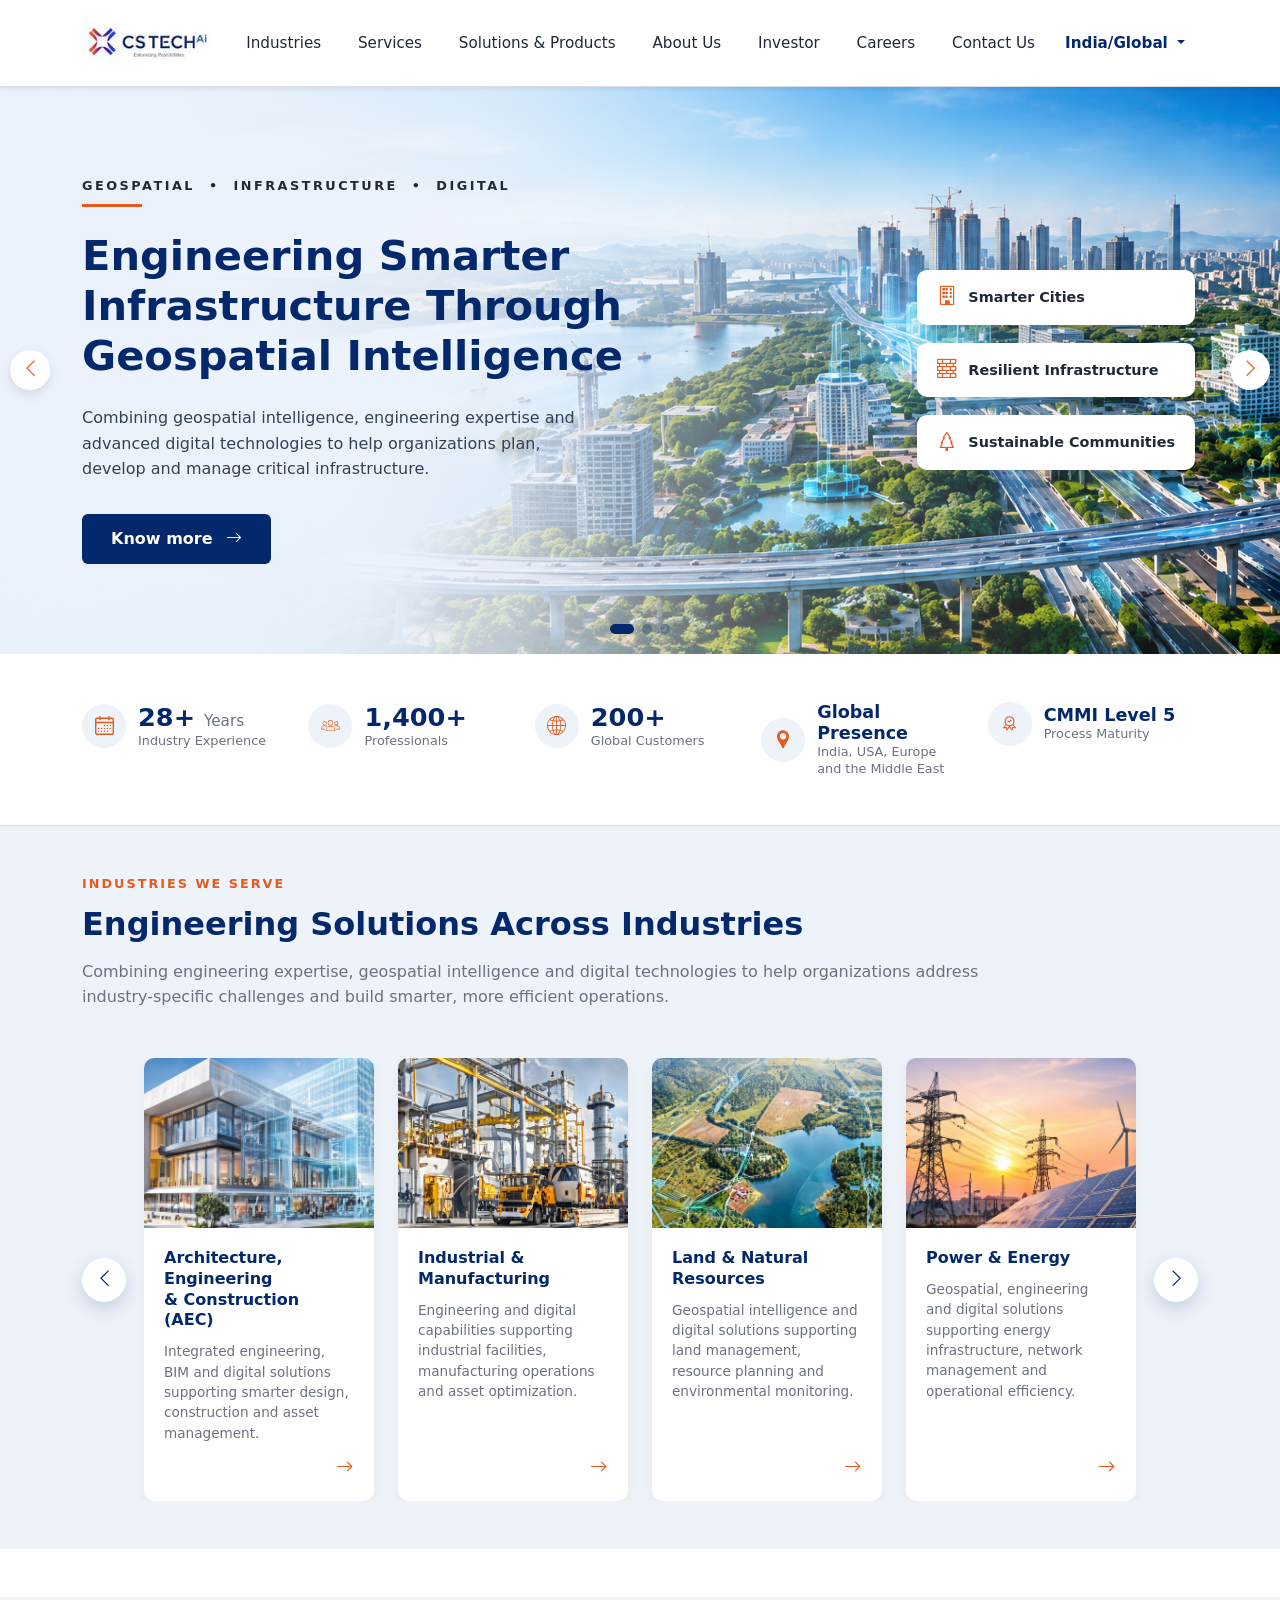
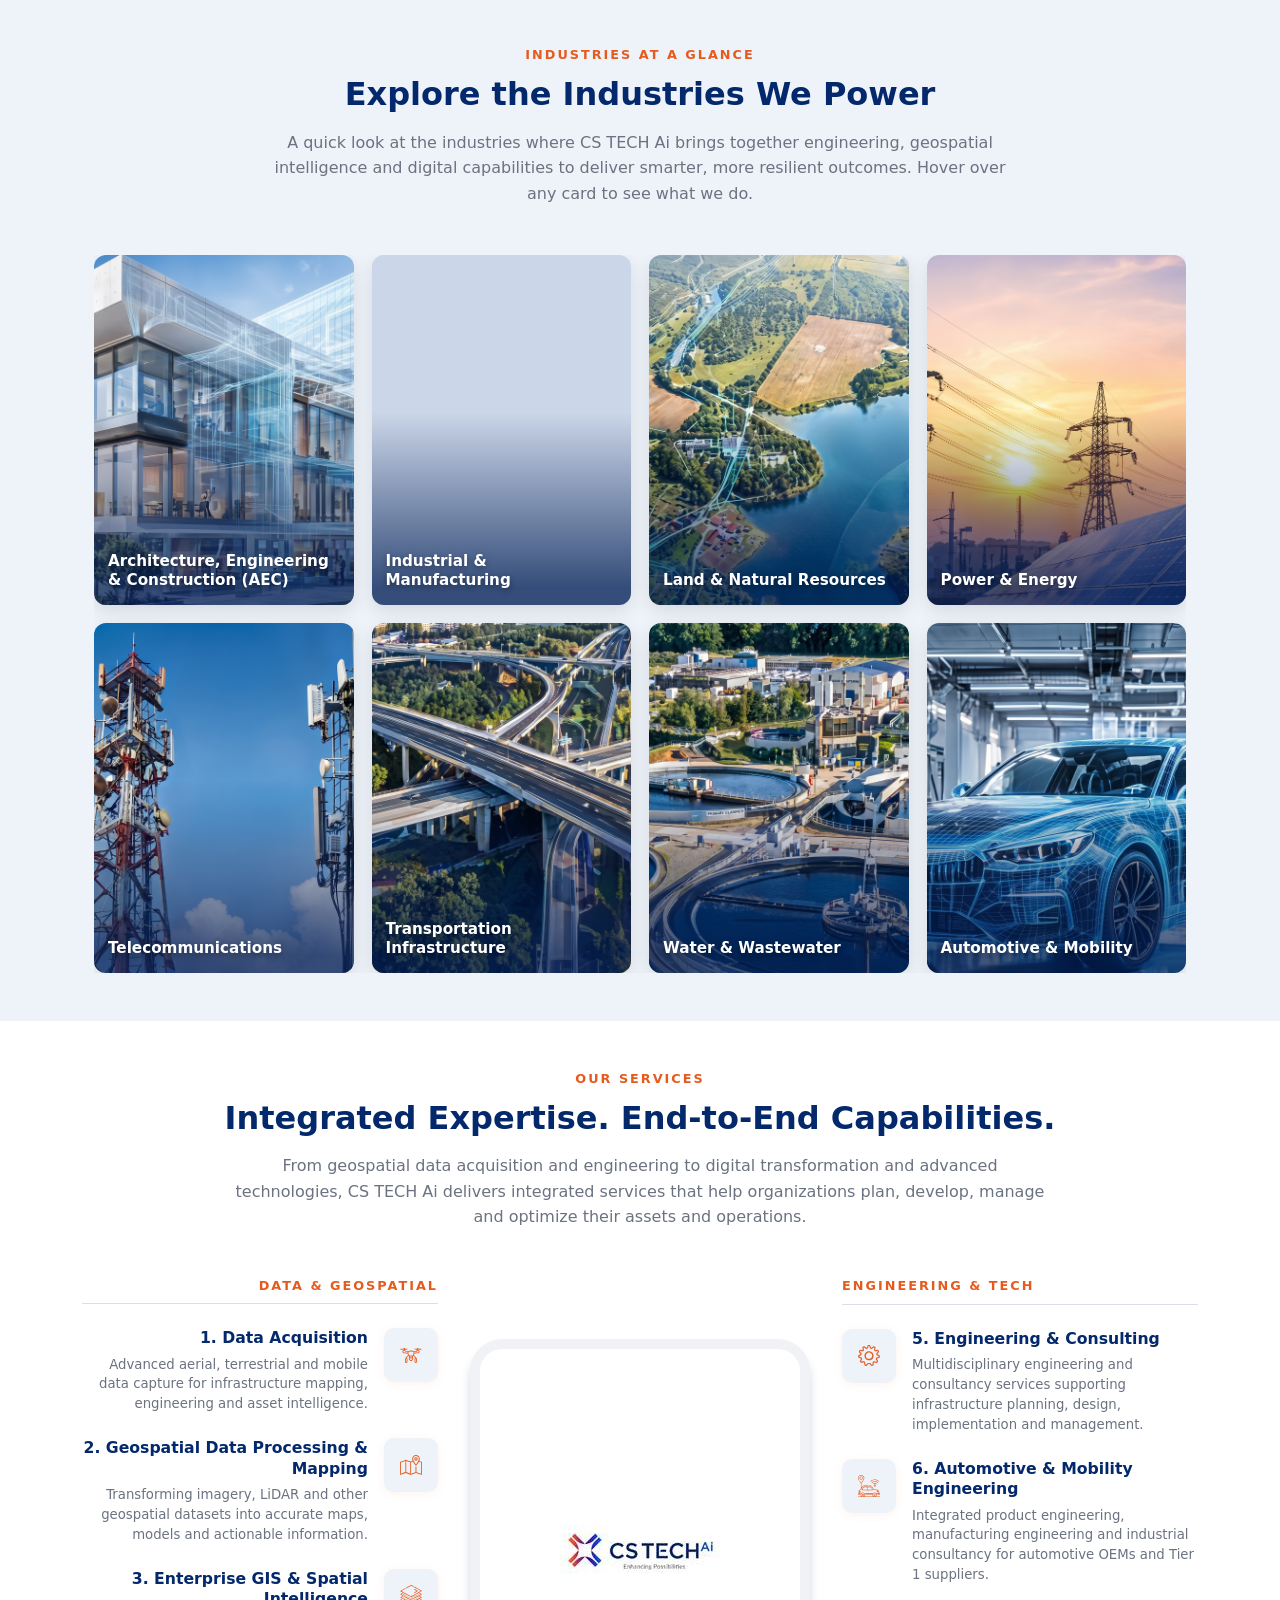
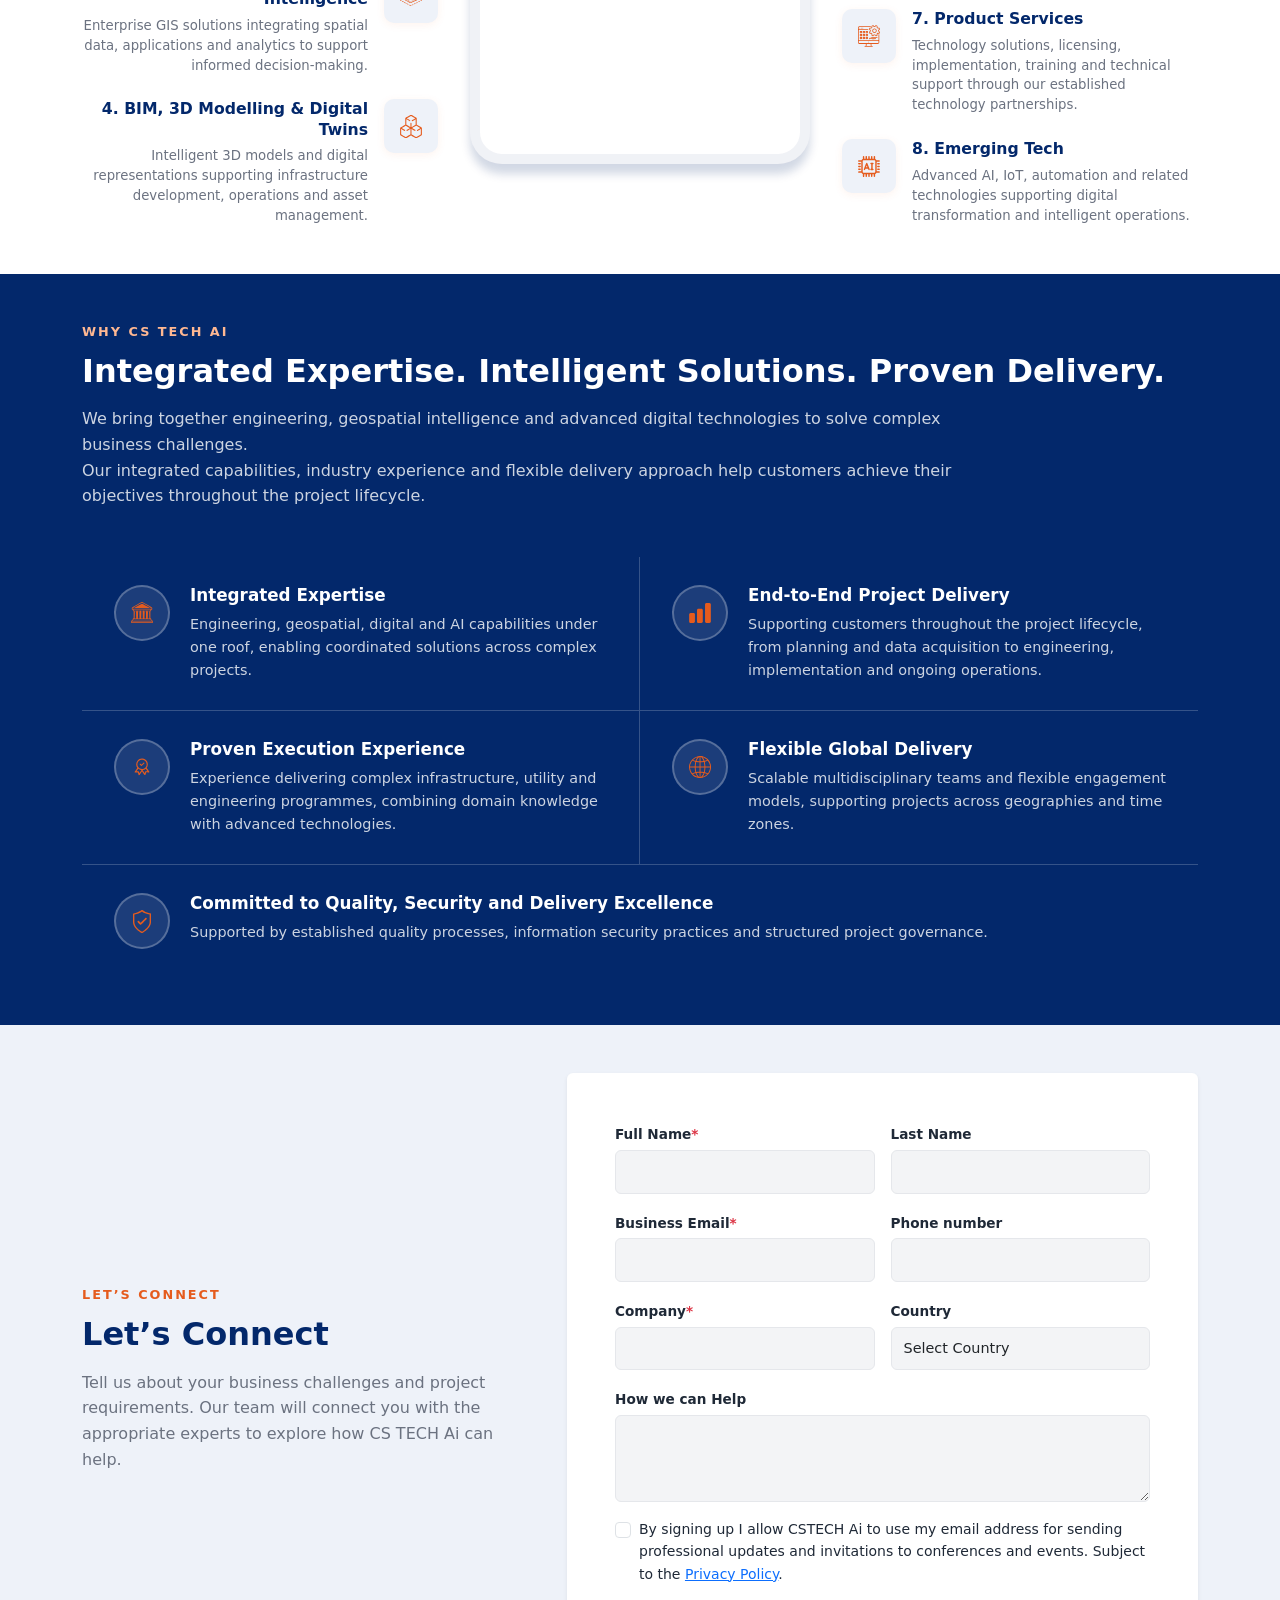
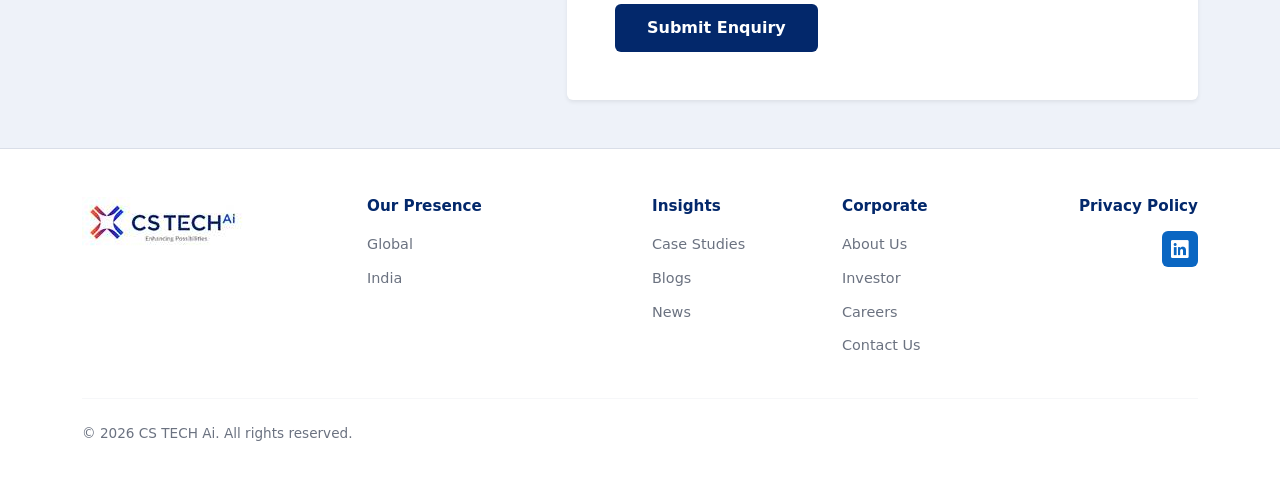
==== index.html @ 3af03e3e "home page and industries page update" ====
<!DOCTYPE html>
<html lang="en">

<head>
    <meta charset="UTF-8">
    <meta name="viewport" content="width=device-width, initial-scale=1.0">
    <title>CS TECH Ai - Engineering Smarter Infrastructure</title>
    <link href="https://cdn.jsdelivr.net/npm/bootstrap@5.3.8/dist/css/bootstrap.min.css" rel="stylesheet"
        integrity="sha384-sRIl4kxILFvY47J16cr9ZwB07vP4J8+LH7qKQnuqkuIAvNWLzeN8tE5YBujZqJLB" crossorigin="anonymous">
    <link href="https://cdn.jsdelivr.net/npm/bootstrap-icons@1.11.3/font/bootstrap-icons.css" rel="stylesheet">
    <link rel="stylesheet" href="css/style.css">
    <link rel="stylesheet" href="css/icons.css">
</head>

<body>

    <!-- ===================== NAVBAR ===================== -->
    <nav class="navbar navbar-expand-lg bg-white shadow-sm fixed-top py-3">
        <div class="container">
            <a class="navbar-brand d-flex align-items-center" href="#">
                <!-- Logo placeholder -->
                <img src="img/main-logo.jpg" alt="CS TECH Ai" class="site-logo" onerror="this.style.display='none'">
                <!-- <span class="logo-text ms-2">
                    <span class="logo-main">CS TECH</span><sup class="logo-sup">Ai</sup>
                    <small class="d-block logo-tag">Enhancing Possibilities</small>
                </span> -->
            </a>
            <button class="navbar-toggler" type="button" data-bs-toggle="collapse" data-bs-target="#mainNav">
                <span class="navbar-toggler-icon"></span>
            </button>
            <div class="collapse navbar-collapse" id="mainNav">
                <ul class="navbar-nav mx-auto align-items-lg-center gap-lg-2">
                    <li class="nav-item"><a class="nav-link" href="industries.html">Industries</a></li>
                    <li class="nav-item"><a class="nav-link" href="#services">Services</a></li>
                    <li class="nav-item"><a class="nav-link" href="#">Solutions &amp; Products</a></li>
                    <li class="nav-item"><a class="nav-link" href="#">About Us</a></li>
                    <li class="nav-item"><a class="nav-link" href="#">Investor</a></li>
                    <li class="nav-item"><a class="nav-link" href="#">Careers</a></li>
                    <li class="nav-item"><a class="nav-link" href="#contact">Contact Us</a></li>
                </ul>
                <div class="dropdown">
                    <button class="btn btn-link region-btn dropdown-toggle" data-bs-toggle="dropdown">
                        India/Global
                    </button>
                    <ul class="dropdown-menu dropdown-menu-end">
                        <li><a class="dropdown-item" href="#">India</a></li>
                        <li><a class="dropdown-item" href="#">Global</a></li>
                    </ul>
                </div>
            </div>
        </div>
    </nav>

    <!-- ===================== HERO SECTION ===================== -->
    <section class="hero-section">
        <div id="heroCarousel" class="carousel slide" data-bs-ride="carousel">
            <div class="carousel-inner">
                <div class="carousel-item active">
                    <div class="hero-slide" style="background-image:url('img/banner.png')">
                        <div class="hero-overlay"></div>
                        <div class="container position-relative">
                            <div class="row">
                                <div class="col-lg-7 col-xl-6">
                                    <div class="hero-content">
                                        <p class="hero-eyebrow">GEOSPATIAL &nbsp;&bull;&nbsp; INFRASTRUCTURE &nbsp;&bull;&nbsp; DIGITAL</p>
                                        <div class="hero-divider"></div>
                                        <h1 class="hero-title">
                                            Engineering Smarter<br>
                                            Infrastructure Through<br>
                                            Geospatial Intelligence
                                        </h1>
                                        <p class="hero-sub">
                                            Combining geospatial intelligence, engineering expertise
                                            and advanced digital technologies to help organizations
                                            plan, develop and manage critical infrastructure.
                                        </p>
                                        <a href="#industries" class="btn hero-btn">
                                            Know more <i class="bi bi-arrow-right ms-2"></i>
                                        </a>
                                    </div>
                                </div>
                            </div>

                            <div class="hero-badges">
                                <div class="hero-badge">
                                    <i class="bi bi-building"></i>
                                    <span>Smarter Cities</span>
                                </div>
                                <div class="hero-badge">
                                    <i class="bi bi-bricks"></i>
                                    <span>Resilient Infrastructure</span>
                                </div>
                                <div class="hero-badge">
                                    <i class="bi bi-tree"></i>
                                    <span>Sustainable Communities</span>
                                </div>
                            </div>
                        </div>
                    </div>
                </div>

                <!-- Slide 2: Great Place to Work -->
                <div class="carousel-item">
                    <div class="hero-slide hero-slide-gptw" style="background-image:url('img/home-banner2.png')">
                        <div class="hero-overlay"></div>
                        <div class="container position-relative">
                            <div class="row align-items-center">
                                <div class="col-lg-7 col-xl-6">
                                    <div class="hero-content">
                                        <p class="hero-eyebrow">CULTURE &nbsp;&bull;&nbsp; AWARDS &nbsp;&bull;&nbsp; RECOGNITION</p>
                                        <div class="hero-divider"></div>
                                        <h1 class="hero-title hero-title-gradient">
                                            Proudly Great Place To<br>
                                            Work<sup>&reg;</sup> Certified<sup>&trade;</sup>
                                        </h1>
                                        <p class="hero-sub">
                                            A testament to the culture of trust, innovation, and
                                            teamwork at CS TECH Ai.
                                        </p>
                                        <a href="#" class="btn hero-btn">
                                            Learn More <i class="bi bi-arrow-right ms-2"></i>
                                        </a>
                                    </div>
                                </div>
                            </div>
                        </div>
                    </div>
                </div>

                <!-- Slide 3: Mobility / Automotive -->
                <div class="carousel-item">
                    <div class="hero-slide hero-slide-mobility" style="background-image:url('img/home-banner3.png')">
                        <div class="hero-overlay"></div>
                        <div class="container position-relative">
                            <div class="row">
                                <div class="col-lg-7 col-xl-6">
                                    <div class="hero-content">
                                        <p class="hero-eyebrow">AUTOMOTIVE &nbsp;&bull;&nbsp; MOBILITY &nbsp;&bull;&nbsp; ENGINEERING</p>
                                        <div class="hero-divider"></div>
                                        <h1 class="hero-title hero-title-gradient">
                                            Product &amp; Manufacturing<br>
                                            Engineering Solutions for<br>
                                            Mobility
                                        </h1>
                                        <p class="hero-sub">
                                            From design to validation, engineering services across product
                                            development, industrial automation, and electrification for OEMs &amp; Tier 1&rsquo;s globally.
                                        </p>
                                        <a href="#" class="btn hero-btn">
                                            Learn More <i class="bi bi-arrow-right ms-2"></i>
                                        </a>
                                    </div>
                                </div>
                            </div>
                        </div>
                    </div>
                </div>
            </div>
            <button class="carousel-control-prev" type="button" data-bs-target="#heroCarousel" data-bs-slide="prev">
                <span class="carousel-arrow"><i class="bi bi-chevron-left"></i></span>
            </button>
            <button class="carousel-control-next" type="button" data-bs-target="#heroCarousel" data-bs-slide="next">
                <span class="carousel-arrow"><i class="bi bi-chevron-right"></i></span>
            </button>
            <div class="carousel-dots">
                <button type="button" class="dot active" data-bs-target="#heroCarousel" data-bs-slide-to="0" aria-label="Slide 1"></button>
                <button type="button" class="dot" data-bs-target="#heroCarousel" data-bs-slide-to="1" aria-label="Slide 2"></button>
                <button type="button" class="dot" data-bs-target="#heroCarousel" data-bs-slide-to="2" aria-label="Slide 3"></button>
            </div>
        </div>
    </section>

    <!-- ===================== STATS BAR ===================== -->
    <section class="stats-section py-5 bg-white">
        <div class="container">
            <div class="row g-3 text-center text-lg-start">
                <div class="col-6 col-md-4 col-lg">
                    <div class="stat-item">
                        <div class="stat-icon"><i class="svg-icon icon-calendar"></i></div>
                        <div>
                            <h3 class="stat-number"><span data-count="28">0</span>+ <small>Years</small></h3>
                            <p class="stat-label">Industry Experience</p>
                        </div>
                    </div>
                </div>
                <div class="col-6 col-md-4 col-lg">
                    <div class="stat-item">
                        <div class="stat-icon"><i class="svg-icon icon-peoples"></i></div>
                        <div>
                            <h3 class="stat-number"><span data-count="1400" data-format="comma">0</span>+</h3>
                            <p class="stat-label">Professionals</p>
                        </div>
                    </div>
                </div>
                <div class="col-6 col-md-4 col-lg">
                    <div class="stat-item">
                        <div class="stat-icon"><i class="svg-icon icon-web"></i></div>
                        <div>
                            <h3 class="stat-number"><span data-count="200">0</span>+</h3>
                            <p class="stat-label">Global Customers</p>
                        </div>
                    </div>
                </div>
                <div class="col-6 col-md-6 col-lg">
                    <div class="stat-item">
                        <div class="stat-icon"><i class="svg-icon icon-pin-location"></i></div>
                        <div>
                            <h3 class="stat-number stat-sm">Global Presence</h3>
                            <p class="stat-label">India, USA, Europe<br>and the Middle East</p>
                        </div>
                    </div>
                </div>
                <div class="col-12 col-md-6 col-lg">
                    <div class="stat-item">
                        <div class="stat-icon"><i class="svg-icon icon-badge"></i></div>
                        <div>
                            <h3 class="stat-number stat-sm">CMMI Level 5</h3>
                            <p class="stat-label">Process Maturity</p>
                        </div>
                    </div>
                </div>
            </div>
        </div>
    </section>

    <!-- ===================== INDUSTRIES SECTION ===================== -->
    <section id="industries" class="industries-section py-5 mb-5">
        <div class="container">
            <p class="section-eyebrow">INDUSTRIES WE SERVE</p>
            <h2 class="section-title">Engineering Solutions Across Industries</h2>
            <p class="section-sub mb-5">
                Combining engineering expertise, geospatial intelligence and digital technologies to help organizations
                address industry-specific challenges and build smarter, more efficient operations.
            </p>

            <div class="industry-slider-wrap">
                <button class="slider-nav slider-prev" type="button" aria-label="Previous">
                    <i class="bi bi-chevron-left"></i>
                </button>
                <div class="industry-slider">
                    <div class="industry-track">
                        <!-- Card 1 -->
                        <div class="industry-slide">
                            <div class="industry-card">
                                <div class="industry-img" style="background-image:url('img/AEC.png')"></div>
                                <div class="industry-body">
                                    <h5>Architecture, Engineering<br>&amp; Construction (AEC)</h5>
                                    <p>Integrated engineering, BIM and digital solutions supporting smarter design, construction and asset management.</p>
                                    <a href="#" class="card-arrow"><i class="bi bi-arrow-right"></i></a>
                                </div>
                            </div>
                        </div>
                        <!-- Card 2 -->
                        <div class="industry-slide">
                            <div class="industry-card">
                                <div class="industry-img" style="background-image:url('img/Industrial.png')"></div>
                                <div class="industry-body">
                                    <h5>Industrial &amp; Manufacturing</h5>
                                    <p>Engineering and digital capabilities supporting industrial facilities, manufacturing operations and asset optimization.</p>
                                    <a href="#" class="card-arrow"><i class="bi bi-arrow-right"></i></a>
                                </div>
                            </div>
                        </div>
                        <!-- Card 3 -->
                        <div class="industry-slide">
                            <div class="industry-card">
                                <div class="industry-img" style="background-image:url('img/land.png')"></div>
                                <div class="industry-body">
                                    <h5>Land &amp; Natural Resources</h5>
                                    <p>Geospatial intelligence and digital solutions supporting land management, resource planning and environmental monitoring.</p>
                                    <a href="#" class="card-arrow"><i class="bi bi-arrow-right"></i></a>
                                </div>
                            </div>
                        </div>
                        <!-- Card 4 -->
                        <div class="industry-slide">
                            <div class="industry-card">
                                <div class="industry-img" style="background-image:url('img/power.png')"></div>
                                <div class="industry-body">
                                    <h5>Power &amp; Energy</h5>
                                    <p>Geospatial, engineering and digital solutions supporting energy infrastructure, network management and operational efficiency.</p>
                                    <a href="#" class="card-arrow"><i class="bi bi-arrow-right"></i></a>
                                </div>
                            </div>
                        </div>
                        <!-- Card 5 -->
                        <div class="industry-slide">
                            <div class="industry-card">
                                <div class="industry-img" style="background-image:url('img/Telecommunication.png')"></div>
                                <div class="industry-body">
                                    <h5>Telecommunications</h5>
                                    <p>Geospatial and engineering capabilities supporting telecommunications infrastructure development and network management.</p>
                                    <a href="#" class="card-arrow"><i class="bi bi-arrow-right"></i></a>
                                </div>
                            </div>
                        </div>
                        <!-- Card 6 -->
                        <div class="industry-slide">
                            <div class="industry-card">
                                <div class="industry-img" style="background-image:url('img/Transportation.png')"></div>
                                <div class="industry-body">
                                    <h5>Transportation Infrastructure</h5>
                                    <p>Integrated engineering, geospatial and digital capabilities supporting the development and management of transportation infrastructure.</p>
                                    <a href="#" class="card-arrow"><i class="bi bi-arrow-right"></i></a>
                                </div>
                            </div>
                        </div>
                        <!-- Card 7 -->
                        <div class="industry-slide">
                            <div class="industry-card">
                                <div class="industry-img" style="background-image:url('img/water.png')"></div>
                                <div class="industry-body">
                                    <h5>Water &amp; Wastewater</h5>
                                    <p>Engineering, digital monitoring and management solutions supporting efficient and resilient water infrastructure.</p>
                                    <a href="#" class="card-arrow"><i class="bi bi-arrow-right"></i></a>
                                </div>
                            </div>
                        </div>
                        <!-- Card 8 -->
                        <div class="industry-slide">
                            <div class="industry-card">
                                <div class="industry-img" style="background-image:url('img/mobility.png')"></div>
                                <div class="industry-body">
                                    <h5>Automotive &amp; Mobility</h5>
                                    <p>Integrated product engineering, manufacturing engineering and specialized solutions supporting next-generation mobility.</p>
                                    <a href="#" class="card-arrow"><i class="bi bi-arrow-right"></i></a>
                                </div>
                            </div>
                        </div>
                    </div>
                </div>
                <button class="slider-nav slider-next" type="button" aria-label="Next">
                    <i class="bi bi-chevron-right"></i>
                </button>
            </div>
        </div>
    </section>

    <!-- ===================== INDUSTRY FLIP CARDS (full width) ===================== -->
    <section class="industry-flip-section py-5 ">
        <div class="container px-3 px-md-4">
            <div class="industry-flip-header text-center">
                <p class="section-eyebrow">INDUSTRIES AT A GLANCE</p>
                <h2 class="section-title">Explore the Industries We Power</h2>
                <p class="section-sub mb-5 mx-auto">
                    A quick look at the industries where CS TECH Ai brings together engineering, geospatial intelligence
                    and digital capabilities to deliver smarter, more resilient outcomes. Hover over any card to see what we do.
                </p>
            </div>
            <div class="industry-flip-carousel">
            <div class="industry-flip-row">
                <div class="industry-flip-card">
                    <div class="flip-card-inner">
                        <div class="flip-card-face flip-card-front" style="background-image:url('img/AEC.png')">
                            <div class="flip-card-title">
                                <h5>Architecture, Engineering &amp; Construction (AEC)</h5>
                            </div>
                        </div>
                        <div class="flip-card-face flip-card-back">
                            <h5>Architecture, Engineering &amp; Construction</h5>
                            <p>Integrated engineering, BIM and digital solutions supporting smarter design, construction and asset management.</p>
                            <a href="#" class="flip-card-link">Learn more <i class="bi bi-arrow-right"></i></a>
                        </div>
                    </div>
                </div>
                <div class="industry-flip-card">
                    <div class="flip-card-inner">
                        <div class="flip-card-face flip-card-front" style="background-image:url('img/industrial.png')">
                            <div class="flip-card-title">
                                <h5>Industrial &amp; Manufacturing</h5>
                            </div>
                        </div>
                        <div class="flip-card-face flip-card-back">
                            <h5>Industrial &amp; Manufacturing</h5>
                            <p>Engineering and digital capabilities supporting industrial facilities, manufacturing operations and asset optimization.</p>
                            <a href="#" class="flip-card-link">Learn more <i class="bi bi-arrow-right"></i></a>
                        </div>
                    </div>
                </div>
                <div class="industry-flip-card">
                    <div class="flip-card-inner">
                        <div class="flip-card-face flip-card-front" style="background-image:url('img/land.png')">
                            <div class="flip-card-title">
                                <h5>Land &amp; Natural Resources</h5>
                            </div>
                        </div>
                        <div class="flip-card-face flip-card-back">
                            <h5>Land &amp; Natural Resources</h5>
                            <p>Geospatial intelligence and digital solutions supporting land management, resource planning and environmental monitoring.</p>
                            <a href="#" class="flip-card-link">Learn more <i class="bi bi-arrow-right"></i></a>
                        </div>
                    </div>
                </div>
                <div class="industry-flip-card">
                    <div class="flip-card-inner">
                        <div class="flip-card-face flip-card-front" style="background-image:url('img/power.png')">
                            <div class="flip-card-title">
                                <h5>Power &amp; Energy</h5>
                            </div>
                        </div>
                        <div class="flip-card-face flip-card-back">
                            <h5>Power &amp; Energy</h5>
                            <p>Geospatial, engineering and digital solutions supporting energy infrastructure, network management and operational efficiency.</p>
                            <a href="#" class="flip-card-link">Learn more <i class="bi bi-arrow-right"></i></a>
                        </div>
                    </div>
                </div>
                <div class="industry-flip-card">
                    <div class="flip-card-inner">
                        <div class="flip-card-face flip-card-front" style="background-image:url('img/Telecommunication.png')">
                            <div class="flip-card-title">
                                <h5>Telecommunications</h5>
                            </div>
                        </div>
                        <div class="flip-card-face flip-card-back">
                            <h5>Telecommunications</h5>
                            <p>Geospatial and engineering capabilities supporting telecommunications infrastructure development and network management.</p>
                            <a href="#" class="flip-card-link">Learn more <i class="bi bi-arrow-right"></i></a>
                        </div>
                    </div>
                </div>
                <div class="industry-flip-card">
                    <div class="flip-card-inner">
                        <div class="flip-card-face flip-card-front" style="background-image:url('img/Transportation.png')">
                            <div class="flip-card-title">
                                <h5>Transportation Infrastructure</h5>
                            </div>
                        </div>
                        <div class="flip-card-face flip-card-back">
                            <h5>Transportation Infrastructure</h5>
                            <p>Integrated engineering, geospatial and digital capabilities supporting the development and management of transportation infrastructure.</p>
                            <a href="#" class="flip-card-link">Learn more <i class="bi bi-arrow-right"></i></a>
                        </div>
                    </div>
                </div>
                <div class="industry-flip-card">
                    <div class="flip-card-inner">
                        <div class="flip-card-face flip-card-front" style="background-image:url('img/water.png')">
                            <div class="flip-card-title">
                                <h5>Water &amp; Wastewater</h5>
                            </div>
                        </div>
                        <div class="flip-card-face flip-card-back">
                            <h5>Water &amp; Wastewater</h5>
                            <p>Engineering, digital monitoring and management solutions supporting efficient and resilient water infrastructure.</p>
                            <a href="industries.html" class="flip-card-link">Learn more <i class="bi bi-arrow-right"></i></a>
                        </div>
                    </div>
                </div>
                <div class="industry-flip-card">
                    <div class="flip-card-inner">
                        <div class="flip-card-face flip-card-front" style="background-image:url('img/mobility.png')">
                            <div class="flip-card-title">
                                <h5>Automotive &amp; Mobility</h5>
                            </div>
                        </div>
                        <div class="flip-card-face flip-card-back">
                            <h5>Automotive &amp; Mobility</h5>
                            <p>Integrated product engineering, manufacturing engineering and specialized solutions supporting next-generation mobility.</p>
                            <a href="#" class="flip-card-link">Learn more <i class="bi bi-arrow-right"></i></a>
                        </div>
                    </div>
                </div>
            </div>
            <div class="industry-flip-dots" aria-hidden="true"></div>
            </div>
        </div>
    </section>

    <!-- ===================== SERVICES SECTION ===================== -->
    <section id="services" class="services-section py-5">
        <div class="container text-center">
            <p class="section-eyebrow">OUR SERVICES</p>
            <h2 class="section-title">Integrated Expertise. End-to-End Capabilities.</h2>
            <p class="section-sub mx-auto mb-5">
                From geospatial data acquisition and engineering to digital transformation and advanced technologies,
                CS TECH Ai delivers integrated services that help organizations plan, develop, manage and optimize their assets and operations.
            </p>
        </div>

        <div class="container">
            <div class="row align-items-center g-4 services-split">
                <!-- LEFT: Services 1-4 -->
                <div class="col-lg-4 order-2 order-lg-1">
                    <h6 class="services-side-heading">DATA &amp; GEOSPATIAL</h6>
                    <div class="split-services">
                        <div class="split-service split-service-left">
                            <div class="split-content">
                                <h5>1. Data Acquisition</h5>
                                <p>Advanced aerial, terrestrial and mobile data capture for infrastructure mapping, engineering and asset intelligence.</p>
                            </div>
                            <div class="split-icon"><i class="svg-icon icon-drone"></i></div>
                        </div>
                        <div class="split-service split-service-left">
                            <div class="split-content">
                                <h5>2. Geospatial Data Processing &amp; Mapping</h5>
                                <p>Transforming imagery, LiDAR and other geospatial datasets into accurate maps, models and actionable information.</p>
                            </div>
                            <div class="split-icon"><i class="svg-icon icon-map"></i></div>
                        </div>
                        <div class="split-service split-service-left">
                            <div class="split-content">
                                <h5>3. Enterprise GIS &amp; Spatial Intelligence</h5>
                                <p>Enterprise GIS solutions integrating spatial data, applications and analytics to support informed decision-making.</p>
                            </div>
                            <div class="split-icon"><i class="svg-icon icon-stacks"></i></div>
                        </div>
                        <div class="split-service split-service-left">
                            <div class="split-content">
                                <h5>4. BIM, 3D Modelling &amp; Digital Twins</h5>
                                <p>Intelligent 3D models and digital representations supporting infrastructure development, operations and asset management.</p>
                            </div>
                            <div class="split-icon"><i class="svg-icon icon-cube"></i></div>
                        </div>
                    </div>
                    <!-- <div class="services-side-cta d-none d-lg-block text-end">
                        <a href="#contact" class="btn btn-outline-primary services-cta-btn">Request Information <i class="bi bi-arrow-right ms-1"></i></a>
                    </div> -->
                </div>

                <!-- CENTER VISUAL -->
                <div class="col-lg-4 order-1 order-lg-2">
                    <div class="services-visual">
                        <div class="visual-glow"></div>
                        <div class="visual-device">
                            <img src="img/main-logo.jpg" alt="CS TECH Ai" class="visual-logo">
                        </div>
                    </div>
                </div>

                <!-- RIGHT: Services 5-8 -->
                <div class="col-lg-4 order-3">
                    <h6 class="services-side-heading text-lg-start">ENGINEERING &amp; TECH</h6>
                    <div class="split-services">
                        <div class="split-service split-service-right">
                            <div class="split-icon"><i class="svg-icon icon-settings-1"></i></div>
                            <div class="split-content">
                                <h5>5. Engineering &amp; Consulting</h5>
                                <p>Multidisciplinary engineering and consultancy services supporting infrastructure planning, design, implementation and management.</p>
                            </div>
                        </div>
                        <div class="split-service split-service-right">
                            <div class="split-icon"><i class="svg-icon icon-car-mobile"></i></div>
                            <div class="split-content">
                                <h5>6. Automotive &amp; Mobility Engineering</h5>
                                <p>Integrated product engineering, manufacturing engineering and industrial consultancy for automotive OEMs and Tier 1 suppliers.</p>
                            </div>
                        </div>
                        <div class="split-service split-service-right">
                            <div class="split-icon"><i class="svg-icon icon-computer"></i></div>
                            <div class="split-content">
                                <h5>7. Product Services</h5>
                                <p>Technology solutions, licensing, implementation, training and technical support through our established technology partnerships.</p>
                            </div>
                        </div>
                        <div class="split-service split-service-right">
                            <div class="split-icon"><i class="svg-icon icon-ai"></i></div>
                            <div class="split-content">
                                <h5>8. Emerging Tech</h5>
                                <p>Advanced AI, IoT, automation and related technologies supporting digital transformation and intelligent operations.</p>
                            </div>
                        </div>
                    </div>
                    <!-- <div class="services-side-cta d-none d-lg-block">
                        <a href="#contact" class="btn btn-primary services-cta-btn">Explore Services <i class="bi bi-arrow-right ms-1"></i></a>
                    </div> -->
                </div>
            </div>
        </div>
    </section>

    <!-- ===================== WHY CS TECH AI ===================== -->
    <section class="why-section py-5 text-white">
        <div class="container">
            <p class="section-eyebrow eyebrow-light">WHY CS TECH AI</p>
            <h2 class="section-title text-white">Integrated Expertise. Intelligent Solutions. Proven Delivery.</h2>
            <p class="section-sub text-white-75 mb-5">
                We bring together engineering, geospatial intelligence and advanced digital technologies to solve complex business challenges.<br>
                Our integrated capabilities, industry experience and flexible delivery approach help customers achieve their objectives throughout the project lifecycle.
            </p>

            <div class="row g-0 why-grid">
                <div class="col-md-6">
                    <div class="why-item">
                        <div class="why-icon"><i class="svg-icon icon-asset-1"></i></div>
                        <div>
                            <h5>Integrated Expertise</h5>
                            <p>Engineering, geospatial, digital and AI capabilities under one roof, enabling coordinated solutions across complex projects.</p>
                        </div>
                    </div>
                </div>
                <div class="col-md-6">
                    <div class="why-item">
                        <div class="why-icon"><i class="svg-icon icon-cellular-network"></i></div>
                        <div>
                            <h5>End-to-End Project Delivery</h5>
                            <p>Supporting customers throughout the project lifecycle, from planning and data acquisition to engineering, implementation and ongoing operations.</p>
                        </div>
                    </div>
                </div>
                <div class="col-md-6">
                    <div class="why-item">
                        <div class="why-icon"><i class="svg-icon icon-badge"></i></div>
                        <div>
                            <h5>Proven Execution Experience</h5>
                            <p>Experience delivering complex infrastructure, utility and engineering programmes, combining domain knowledge with advanced technologies.</p>
                        </div>
                    </div>
                </div>
                <div class="col-md-6">
                    <div class="why-item">
                        <div class="why-icon"><i class="svg-icon icon-web"></i></div>
                        <div>
                            <h5>Flexible Global Delivery</h5>
                            <p>Scalable multidisciplinary teams and flexible engagement models, supporting projects across geographies and time zones.</p>
                        </div>
                    </div>
                </div>
                <div class="col-12 why-commit">
                    <div class="why-item">
                        <div class="why-icon"><i class="svg-icon icon-shield"></i></div>
                        <div>
                            <h5>Committed to Quality, Security and Delivery Excellence</h5>
                            <p>Supported by established quality processes, information security practices and structured project governance.</p>
                        </div>
                    </div>
                </div>
            </div>
        </div>
    </section>

    <!-- ===================== CONTACT ===================== -->
    <section id="contact" class="contact-section py-5">
        <div class="container">
            <div class="row g-5 align-items-center">
                <div class="col-lg-5">
                    <p class="section-eyebrow">LET&rsquo;S CONNECT</p>
                    <h2 class="section-title">Let&rsquo;s Connect</h2>
                    <p class="section-sub">
                        Tell us about your business challenges and project requirements.
                        Our team will connect you with the appropriate experts to explore
                        how CS TECH Ai can help.
                    </p>
                </div>
                <div class="col-lg-7">
                    <form class="contact-form p-4 p-md-5 bg-white shadow-sm rounded">
                        <div class="row g-3">
                            <div class="col-md-6">
                                <label class="form-label">Full Name<span class="text-danger">*</span></label>
                                <input type="text" class="form-control" required>
                            </div>
                            <div class="col-md-6">
                                <label class="form-label">Last Name</label>
                                <input type="text" class="form-control">
                            </div>
                            <div class="col-md-6">
                                <label class="form-label">Business Email<span class="text-danger">*</span></label>
                                <input type="email" class="form-control" required>
                            </div>
                            <div class="col-md-6">
                                <label class="form-label">Phone number</label>
                                <input type="tel" class="form-control">
                            </div>
                            <div class="col-md-6">
                                <label class="form-label">Company<span class="text-danger">*</span></label>
                                <input type="text" class="form-control" required>
                            </div>
                            <div class="col-md-6">
                                <label class="form-label">Country</label>
                                <select class="form-select">
                                    <option value="">Select Country</option>
                                    <option>India</option>
                                    <option>USA</option>
                                    <option>UK</option>
                                    <option>UAE</option>
                                </select>
                            </div>
                            <div class="col-12">
                                <label class="form-label">How we can Help</label>
                                <textarea class="form-control" rows="3"></textarea>
                            </div>
                            <div class="col-12">
                                <div class="form-check">
                                    <input class="form-check-input" type="checkbox" id="consent" required>
                                    <label class="form-check-label small" for="consent">
                                        By signing up I allow CSTECH Ai to use my email address for sending professional updates and
                                        invitations to conferences and events. Subject to the <a href="#">Privacy Policy</a>.
                                    </label>
                                </div>
                            </div>
                            <div class="col-12">
                                <button type="submit" class="btn btn-primary submit-btn">Submit Enquiry</button>
                            </div>
                        </div>
                    </form>
                </div>
            </div>
        </div>
    </section>

    <!-- ===================== FOOTER ===================== -->
    <footer class="site-footer py-5">
        <div class="container">
            <div class="row g-4">
                <div class="col-md-3">
                    <a href="#" class="footer-brand">
                         <img src="img/main-logo.jpg" alt="">
                        <!-- <span class="logo-main">CS TECH</span><sup class="logo-sup">Ai</sup>
                        <small class="d-block logo-tag">Enhancing Possibilities</small> -->
                    </a>
                </div>
                <div class="col-6 col-md-3">
                    <h6 class="footer-heading">Our Presence</h6>
                    <ul class="footer-list">
                        <li><a href="#">Global</a></li>
                        <li><a href="#">India</a></li>
                    </ul>
                </div>
                <div class="col-6 col-md-2">
                    <h6 class="footer-heading">Insights</h6>
                    <ul class="footer-list">
                        <li><a href="#">Case Studies</a></li>
                        <li><a href="#">Blogs</a></li>
                        <li><a href="#">News</a></li>
                    </ul>
                </div>
                <div class="col-6 col-md-2">
                    <h6 class="footer-heading">Corporate</h6>
                    <ul class="footer-list">
                        <li><a href="#">About Us</a></li>
                        <li><a href="#">Investor</a></li>
                        <li><a href="#">Careers</a></li>
                        <li><a href="#">Contact Us</a></li>
                    </ul>
                </div>
                <div class="col-6 col-md-2 text-md-end">
                    <h6 class="footer-heading">Privacy Policy</h6>
                    <a href="#" class="social-link" aria-label="LinkedIn">
                        <i class="bi bi-linkedin"></i>
                    </a>
                </div>
            </div>
            <hr class="footer-divider">
            <p class="footer-copy mb-0">&copy; 2026 CS TECH Ai. All rights reserved.</p>
        </div>
    </footer>

    <script src="https://cdn.jsdelivr.net/npm/bootstrap@5.3.8/dist/js/bootstrap.bundle.min.js"
        integrity="sha384-FKyoEForCGlyvwx9Hj09JcYn3nv7wiPVlz7YYwJrWVcXK/BmnVDxM+D2scQbITxI"
        crossorigin="anonymous"></script>

    <script>
        // ===== Industries slider =====
        (function () {
            const wrap = document.querySelector('.industry-slider-wrap');
            const track = document.querySelector('.industry-track');
            const slides = document.querySelectorAll('.industry-slide');
            const prevBtn = document.querySelector('.slider-prev');
            const nextBtn = document.querySelector('.slider-next');
            if (!track || !slides.length || !prevBtn || !nextBtn) return;

            const AUTO_DELAY = 3500;
            let index = 0;
            let timer = null;

            function visibleCount() {
                const w = window.innerWidth;
                if (w >= 992) return 4;
                if (w >= 768) return 2;
                return 1;
            }

            function maxIndex() {
                return Math.max(0, slides.length - visibleCount());
            }

            function update() {
                const vc = visibleCount();
                const m = maxIndex();
                if (index > m) index = m;
                if (index < 0) index = 0;
                const offset = -(index * (100 / vc));
                track.style.transform = `translateX(${offset}%)`;
                prevBtn.disabled = false;
                nextBtn.disabled = false;
            }

            function next() {
                index = index >= maxIndex() ? 0 : index + 1;
                update();
            }

            function prev() {
                index = index <= 0 ? maxIndex() : index - 1;
                update();
            }

            function startAuto() {
                stopAuto();
                timer = setInterval(next, AUTO_DELAY);
            }

            function stopAuto() {
                if (timer) {
                    clearInterval(timer);
                    timer = null;
                }
            }

            prevBtn.addEventListener('click', function () {
                prev();
                startAuto();
            });

            nextBtn.addEventListener('click', function () {
                next();
                startAuto();
            });

            if (wrap) {
                wrap.addEventListener('mouseenter', stopAuto);
                wrap.addEventListener('mouseleave', startAuto);
                wrap.addEventListener('focusin', stopAuto);
                wrap.addEventListener('focusout', startAuto);
            }

            document.addEventListener('visibilitychange', function () {
                document.hidden ? stopAuto() : startAuto();
            });

            window.addEventListener('resize', update);
            update();
            startAuto();
        })();
    </script>

    <script src="js/counter.js"></script>

    <script>
        // ===== Hero carousel: sync active dot with current slide =====
        (function () {
            var carousel = document.getElementById('heroCarousel');
            var dots = document.querySelectorAll('.carousel-dots .dot');
            if (!carousel || !dots.length) return;
            carousel.addEventListener('slide.bs.carousel', function (e) {
                dots.forEach(function (d, i) {
                    d.classList.toggle('active', i === e.to);
                });
            });
        })();
    </script>

    <script>
        // ===== Industry flip cards: mobile auto-carousel =====
        (function () {
            const row = document.querySelector('.industry-flip-row');
            const dots = document.querySelector('.industry-flip-dots');
            if (!row) return;
            const cards = row.querySelectorAll('.industry-flip-card');
            if (!cards.length) return;

            const BREAKPOINT = 767.98;
            const INTERVAL = 3500;
            let index = 0;
            let timer = null;
            let dotNodes = [];

            function isMobile() {
                return window.innerWidth <= BREAKPOINT;
            }

            function buildDots() {
                if (!dots) return;
                dots.innerHTML = '';
                dotNodes = [];
                for (let i = 0; i < cards.length; i++) {
                    const d = document.createElement('button');
                    d.className = 'dot';
                    d.type = 'button';
                    d.setAttribute('aria-label', 'Go to card ' + (i + 1));
                    d.addEventListener('click', function () {
                        index = i;
                        update();
                        restart();
                    });
                    dots.appendChild(d);
                    dotNodes.push(d);
                }
            }

            function update() {
                if (!isMobile()) {
                    row.style.transform = '';
                    return;
                }
                row.style.transform = 'translateX(-' + (index * 100) + '%)';
                dotNodes.forEach(function (d, i) {
                    d.classList.toggle('active', i === index);
                });
            }

            function next() {
                index = (index + 1) % cards.length;
                update();
            }

            function start() {
                stop();
                if (!isMobile()) return;
                timer = setInterval(next, INTERVAL);
            }

            function stop() {
                if (timer) {
                    clearInterval(timer);
                    timer = null;
                }
            }

            function restart() {
                stop();
                start();
            }

            function sync() {
                if (isMobile()) {
                    row.classList.add('is-carousel');
                    if (dots) dots.classList.add('active');
                    update();
                    start();
                } else {
                    row.classList.remove('is-carousel');
                    row.style.transform = '';
                    if (dots) dots.classList.remove('active');
                    index = 0;
                    stop();
                }
            }

            if (dots) buildDots();
            sync();

            window.addEventListener('resize', sync);

            row.addEventListener('mouseenter', stop);
            row.addEventListener('mouseleave', start);
            row.addEventListener('touchstart', stop, { passive: true });
            row.addEventListener('touchend', start, { passive: true });

            document.addEventListener('visibilitychange', function () {
                if (document.hidden) stop();
                else if (isMobile()) start();
            });
        })();
    </script>

</body>

</html>
---- css/style.css ----
﻿/* ===================== GLOBAL ===================== */
:root {
    /* Brand palette from CS TECH Ai Brand Color 1.pdf
       Primary RGB(3, 40, 107) = #03286B (deep brand navy) */
    --cs-primary: #03286B;
    --cs-primary-dark: #021F55;
    --cs-primary-light: #0A3A8C;
    --cs-accent: #E55B1D;
    --cs-icon: #E55B1D;
    --cs-text: #1f2937;
    --cs-muted: #6b7280;
    --cs-bg-light: #EEF2F9;
    --cs-border: #D9DEE8;
}

* {
    box-sizing: border-box;
}

/* SVG icon utility - render any SVG as a currentColor-coloured shape via CSS mask */
.svg-icon {
    display: inline-block;
    width: 1em;
    height: 1em;
    background-color: currentColor;
    -webkit-mask: var(--icon) no-repeat center / contain;
            mask: var(--icon) no-repeat center / contain;
    vertical-align: -0.125em;
    flex-shrink: 0;
}

body {
    font-family: 'Inter', 'Segoe UI', system-ui, -apple-system, sans-serif;
    color: var(--cs-text);
    line-height: 1.6;
    padding-top: 86px;
}

.section-eyebrow {
    color: var(--cs-accent);
    font-size: 0.8rem;
    font-weight: 700;
    letter-spacing: 2px;
    margin-bottom: 0.6rem;
    text-transform: uppercase;
}

.eyebrow-light {
    color: #ffb892;
}

.section-title {
    font-size: 2rem;
    font-weight: 700;
    color: var(--cs-primary);
    margin-bottom: 1rem;
}

.section-title.text-white {
    color: #fff !important;
}

.section-sub {
    color: var(--cs-muted);
    font-size: 1rem;
    max-width: 900px;
}

.text-white-75 {
    color: rgba(255, 255, 255, 0.8) !important;
}

/* ===================== NAVBAR ===================== */
.navbar {
    border-bottom: 1px solid var(--cs-border);
}

.site-logo {
    height: 44px;
    width: auto;
}

.logo-text {
    line-height: 1;
}

.logo-main {
    color: var(--cs-primary);
    font-weight: 800;
    font-size: 1.35rem;
    letter-spacing: 1px;
}

.logo-sup {
    color: var(--cs-accent);
    font-weight: 700;
    font-size: 0.75rem;
    margin-left: 2px;
}

.logo-tag {
    color: var(--cs-accent);
    font-size: 0.65rem;
    font-weight: 500;
    letter-spacing: 0.5px;
    margin-top: 2px;
}

.navbar .nav-link {
    color: var(--cs-text);
    font-weight: 500;
    font-size: 0.95rem;
    padding: 0.5rem 0.9rem !important;
}

.navbar .nav-link:hover {
    color: var(--cs-primary);
}

.region-btn {
    color: var(--cs-primary);
    font-weight: 600;
    text-decoration: none;
    font-size: 0.95rem;
}

.region-btn:hover {
    color: var(--cs-primary-dark);
}

/* ===================== HERO ===================== */
.hero-section {
    position: relative;
    overflow: hidden;
}

.hero-slide {
    position: relative;
    background-color: #eaf1fb;
    background-size: cover;
    background-position: center;
    background-repeat: no-repeat;
    min-height: 560px;
    display: flex;
    align-items: center;
    padding: 90px 0;
}

.hero-overlay {
    position: absolute;
    inset: 0;
    background: linear-gradient(90deg,
        rgba(234, 241, 251, 0.95) 0%,
        rgba(234, 241, 251, 0.75) 40%,
        rgba(234, 241, 251, 0.25) 65%,
        rgba(234, 241, 251, 0) 100%);
    pointer-events: none;
}


.hero-content {
    position: relative;
    z-index: 2;
}

/* GPTW slide: tall vertical badge – contain it on the right so it doesn't overflow */
.hero-slide-gptw {
    background-size: auto 90%;
    background-position: right 5% center;
    background-color: #eaf1fb;
}

/* Mobility slide: wide landscape banner – cover the whole slide, truck on right */
.hero-slide-mobility {
    background-size: cover;
    background-position: right center;
    background-color: #eaf1fb;
}

.hero-slide-gptw .hero-overlay,
.hero-slide-mobility .hero-overlay {
    background: linear-gradient(90deg,
        rgba(234, 241, 251, 1) 0%,
        rgba(234, 241, 251, 0.95) 35%,
        rgba(234, 241, 251, 0.6) 55%,
        rgba(234, 241, 251, 0) 70%);
}

.hero-eyebrow {
    color: var(--cs-text);
    font-size: 0.8rem;
    font-weight: 700;
    letter-spacing: 2.5px;
    margin-bottom: 0.5rem;
    text-transform: uppercase;
}

.hero-divider {
    width: 60px;
    height: 3px;
    background: var(--cs-accent);
    margin-bottom: 1.5rem;
}

.hero-title {
    font-size: 2.6rem;
    font-weight: 700;
    color: var(--cs-primary);
    line-height: 1.2;
    margin-bottom: 1.5rem;
}

/* Gradient title used on slides 2 and 3 */
.hero-title-gradient {
    background: linear-gradient(90deg,
        #e55b1d 0%,
        #e55b1d 18%,
        #a04285 55%,
        #4e3a9b 85%,
        var(--cs-primary) 100%);
    -webkit-background-clip: text;
    background-clip: text;
    -webkit-text-fill-color: transparent;
    color: transparent;
}

.hero-title-gradient sup {
    font-size: 0.5em;
    top: -0.75em;
}

/* Side image used on slides 2 and 3 */
.hero-side-image {
    display: flex;
    align-items: center;
    justify-content: center;
    position: relative;
    z-index: 2;
}

.hero-visual {
    max-width: 100%;
    max-height: 420px;
    width: auto;
    height: auto;
    object-fit: contain;
    filter: drop-shadow(0 20px 40px rgba(3, 40, 107, 0.25));
}

.hero-sub {
    color: #334155;
    font-size: 1rem;
    max-width: 520px;
    margin-bottom: 2rem;
    font-weight: 500;
}

.hero-btn {
    background: var(--cs-primary);
    color: #fff;
    padding: 12px 28px;
    border-radius: 6px;
    font-weight: 600;
    transition: all 0.2s ease;
}

.hero-btn:hover {
    background: var(--cs-primary-dark);
    color: #fff;
    transform: translateY(-2px);
}

/* ---- Floating badges on right ---- */
.hero-badges {
    position: absolute;
    right: 15px;
    top: 50%;
    transform: translateY(-50%);
    display: flex;
    flex-direction: column;
    gap: 18px;
    z-index: 2;
}

.hero-badge {
    position: relative;
    background: #fff;
    padding: 12px 20px;
    border-radius: 10px;
    box-shadow: 0 10px 25px rgba(0, 0, 0, 0.15);
    display: flex;
    align-items: center;
    gap: 12px;
    font-size: 0.9rem;
    font-weight: 600;
    color: var(--cs-text);
    min-width: 220px;
    cursor: pointer;
    overflow: hidden;
    transition: transform 0.3s ease, box-shadow 0.3s ease, color 0.3s ease;
    z-index: 1;
}

.hero-badge::before {
    content: "";
    position: absolute;
    inset: 0;
    background: linear-gradient(135deg, var(--cs-icon) 0%, #d9521a 100%);
    opacity: 0;
    transform: scaleX(0);
    transform-origin: left center;
    transition: transform 0.4s cubic-bezier(0.4, 0.2, 0.2, 1), opacity 0.3s ease;
    z-index: -1;
}

.hero-badge:hover {
    transform: translateX(-6px) translateY(-3px);
    box-shadow: 0 16px 35px rgba(242, 101, 34, 0.4);
    color: #fff;
}

.hero-badge:hover::before {
    opacity: 1;
    transform: scaleX(1);
}

.hero-badge i,
.hero-badge .svg-icon {
    color: var(--cs-icon);
    font-size: 1.2rem;
    transition: color 0.3s ease, transform 0.3s ease;
}

.hero-badge:hover i,
.hero-badge:hover .svg-icon {
    color: #fff;
    transform: scale(1.15) rotate(-6deg);
}

/* Carousel arrows */
.carousel-arrow {
    width: 40px;
    height: 40px;
    background: #fff;
    border-radius: 50%;
    display: flex;
    align-items: center;
    justify-content: center;
    color: var(--cs-icon);
    font-size: 1.2rem;
    box-shadow: 0 4px 12px rgba(0, 0, 0, 0.1);
}

.carousel-control-prev, .carousel-control-next {
    width: 60px;
    opacity: 1;
}

.carousel-dots {
    position: absolute;
    bottom: 20px;
    left: 50%;
    transform: translateX(-50%);
    display: flex;
    gap: 8px;
}

.dot {
    width: 10px;
    height: 10px;
    border-radius: 50%;
    background: rgba(3, 40, 107, 0.3);
    cursor: pointer;
    border: none;
    padding: 0;
    transition: background 0.3s ease, width 0.3s ease, border-radius 0.3s ease;
}

.carousel-dots .dot.active {
    background: var(--cs-primary);
    width: 24px;
    border-radius: 5px;
}

/* ===================== STATS ===================== */
.stats-section {
    border-bottom: 1px solid var(--cs-border);
}

.stat-item {
    display: flex;
    align-items: center;
    gap: 12px;
    text-align: left;
}

.stat-icon {
    width: 44px;
    height: 44px;
    background: var(--cs-bg-light);
    border-radius: 50%;
    display: flex;
    align-items: center;
    justify-content: center;
    color: var(--cs-icon);
    font-size: 1.2rem;
    flex-shrink: 0;
}

.stat-number {
    color: var(--cs-primary);
    font-weight: 700;
    font-size: 1.6rem;
    margin: 0;
    line-height: 1.2;
}

.stat-number.stat-sm {
    font-size: 1.1rem;
}

.stat-number small {
    font-size: 0.95rem;
    font-weight: 500;
    color: var(--cs-muted);
}

.stat-label {
    color: var(--cs-muted);
    font-size: 0.8rem;
    margin: 0;
    line-height: 1.3;
}

/* ===================== INDUSTRIES ===================== */
.industries-section {
    background: var(--cs-bg-light);
}

/* ---- Slider ---- */
.industry-slider-wrap {
    position: relative;
    padding: 0 50px;
}

.industry-slider {
    overflow: hidden;
}

.industry-track {
    display: flex;
    transition: transform 0.8s cubic-bezier(0.4, 0.2, 0.2, 1);
    will-change: transform;
}

.industry-slide {
    flex: 0 0 25%;
    max-width: 25%;
    padding: 0 12px;
    box-sizing: border-box;
    display: flex;
}

.industry-slide .industry-card {
    width: 100%;
}

.slider-nav {
    position: absolute;
    top: 50%;
    transform: translateY(-50%);
    width: 44px;
    height: 44px;
    border-radius: 50%;
    border: none;
    background: #fff;
    color: var(--cs-primary);
    font-size: 1.2rem;
    display: flex;
    align-items: center;
    justify-content: center;
    box-shadow: 0 6px 18px rgba(3, 40, 107, 0.18);
    cursor: pointer;
    z-index: 5;
    transition: all 0.2s ease;
}

.slider-nav:hover:not(:disabled) {
    background: var(--cs-primary);
    color: #fff;
}

.slider-nav:disabled {
    opacity: 0.4;
    cursor: not-allowed;
}

.slider-prev {
    left: 0;
}

.slider-next {
    right: 0;
}

.industry-card {
    background: #fff;
    border-radius: 10px;
    overflow: hidden;
    box-shadow: 0 2px 10px rgba(0, 0, 0, 0.05);
    transition: all 0.3s ease;
    height: 100%;
    display: flex;
    flex-direction: column;
}

.industry-card:hover {
    transform: translateY(-5px);
    box-shadow: 0 10px 30px rgba(3, 40, 107, 0.12);
}

.industry-img {
    height: 170px;
    background-size: cover;
    background-position: center;
    background-color: #cbd6e8;
    background-image: linear-gradient(135deg, #cbd6e8 0%, #a9bedb 100%);
}

.industry-body {
    padding: 20px;
    position: relative;
    flex: 1;
    display: flex;
    flex-direction: column;
}

.industry-body h5 {
    color: var(--cs-primary);
    font-weight: 700;
    font-size: 1rem;
    margin-bottom: 10px;
    line-height: 1.3;
}

.industry-body p {
    color: var(--cs-muted);
    font-size: 0.85rem;
    line-height: 1.5;
    flex: 1;
    margin-bottom: 10px;
}

.card-arrow {
    color: var(--cs-icon);
    font-size: 1.1rem;
    align-self: flex-end;
    transition: transform 0.2s ease;
}

.card-arrow:hover {
    transform: translateX(5px);
    color: var(--cs-icon);
}

/* ===================== INDUSTRY FLIP ROW (full width) ===================== */
.industry-flip-section {
    background: var(--cs-bg-light);
}

.industry-flip-header {
    max-width: 900px;
    margin: 0 auto 2.5rem;
    padding: 0 15px;
    text-align: center;
}

.industry-flip-header .section-sub {
    max-width: 760px;
    margin-left: auto;
    margin-right: auto;
}

.industry-flip-row {
    display: grid;
    grid-template-columns: repeat(4, minmax(0, 1fr));
    gap: 18px;
    width: 100%;
    transition: transform 0.8s cubic-bezier(0.4, 0.2, 0.2, 1);
    will-change: transform;
}

/* mobile carousel wrapper – only takes effect when JS adds the class */
.industry-flip-row.is-carousel {
    display: flex;
    grid-template-columns: none;
    gap: 0;
    overflow: visible;
}

.industry-flip-row.is-carousel .industry-flip-card {
    flex: 0 0 100%;
    max-width: 100%;
    padding: 0 8px;
    aspect-ratio: 4 / 3;
    margin: 0;
}

/* mobile carousel outer clip – constrains overflow so cards don't bleed sideways */
.industry-flip-carousel {
    position: relative;
    width: 100%;
    overflow: hidden;
}

.industry-flip-dots {
    display: none;
    justify-content: center;
    gap: 8px;
    margin-top: 20px;
}

.industry-flip-dots.active {
    display: flex;
}

.industry-flip-dots .dot {
    width: 8px;
    height: 8px;
    border-radius: 50%;
    background: rgba(3, 40, 107, 0.25);
    border: none;
    padding: 0;
    cursor: pointer;
    transition: all 0.3s ease;
}

.industry-flip-dots .dot.active {
    background: var(--cs-primary);
    width: 24px;
    border-radius: 4px;
}

.industry-flip-card {
    perspective: 1200px;
    width: 100%;
    aspect-ratio: 3 / 4;
    min-height: 350px;
}

.industry-flip-card .flip-card-inner {
    position: relative;
    width: 100%;
    height: 100%;
    transform-style: preserve-3d;
    transition: transform 0.75s cubic-bezier(0.4, 0.2, 0.2, 1);
    border-radius: 12px;
}

.industry-flip-card:hover .flip-card-inner,
.industry-flip-card:focus-within .flip-card-inner {
    transform: rotateY(180deg);
}

.industry-flip-card .flip-card-face {
    position: absolute;
    inset: 0;
    border-radius: 12px;
    overflow: hidden;
    -webkit-backface-visibility: hidden;
    backface-visibility: hidden;
    box-shadow: 0 6px 18px rgba(0, 0, 0, 0.1);
}

.industry-flip-card .flip-card-front {
    background-size: cover;
    background-position: center;
    background-repeat: no-repeat;
    background-color: #cbd6e8;
    display: flex;
    align-items: flex-end;
}

.industry-flip-card .flip-card-front::before {
    content: "";
    position: absolute;
    inset: 0;
    background: linear-gradient(180deg,
        rgba(2, 31, 85, 0) 0%,
        rgba(2, 31, 85, 0) 45%,
        rgba(2, 31, 85, 0.75) 95%);
    pointer-events: none;
}

.industry-flip-card .flip-card-title {
    position: relative;
    z-index: 1;
    padding: 14px;
    color: #fff;
    width: 100%;
}

.industry-flip-card .flip-card-title h5 {
    color: #fff;
    font-weight: 700;
    font-size: 0.95rem;
    line-height: 1.3;
    margin: 0;
    text-shadow: 0 2px 6px rgba(0, 0, 0, 0.4);
}

.industry-flip-card .flip-card-back {
    background: linear-gradient(145deg, var(--cs-primary) 0%, var(--cs-primary-dark) 100%);
    color: #fff;
    transform: rotateY(180deg);
    padding: 18px;
    display: flex;
    flex-direction: column;
    justify-content: center;
    gap: 10px;
    text-align: left;
}

.industry-flip-card .flip-card-back h5 {
    color: #fff;
    font-weight: 700;
    font-size: 0.95rem;
    line-height: 1.3;
    margin: 0;
    padding-bottom: 8px;
    border-bottom: 2px solid var(--cs-icon);
    display: inline-block;
    align-self: flex-start;
}

.industry-flip-card .flip-card-back p {
    color: rgba(255, 255, 255, 0.9);
    font-size: 0.82rem;
    line-height: 1.5;
    margin: 0;
    flex: 1;
}

.flip-card-link {
    color: var(--cs-icon);
    font-weight: 600;
    font-size: 0.85rem;
    text-decoration: none;
    display: inline-flex;
    align-items: center;
    gap: 6px;
    align-self: flex-start;
    transition: gap 0.2s ease;
}

.flip-card-link:hover {
    color: #fff;
    gap: 10px;
}

/* ---- Industry flip responsive ---- */
@media (max-width: 991.98px) {
    .industry-flip-row {
        grid-template-columns: repeat(3, minmax(0, 1fr));
        gap: 16px;
    }
}

@media (max-width: 767.98px) {
    .industry-flip-row {
        grid-template-columns: repeat(2, minmax(0, 1fr));
    }
}

@media (max-width: 479.98px) {
    .industry-flip-row {
        grid-template-columns: 1fr;
    }
    .industry-flip-card {
        aspect-ratio: 4 / 3;
        max-width: 420px;
        margin: 0 auto;
    }
}

/* ===================== SERVICES ===================== */
.services-section {
    background: #fff;
}

.service-card {
    background: var(--cs-bg-light);
    border-radius: 10px;
    padding: 20px;
    display: flex;
    align-items: center;
    gap: 16px;
    transition: all 0.3s ease;
    height: 100%;
}

.service-card:hover {
    background: #fff;
    box-shadow: 0 8px 24px rgba(3, 40, 107, 0.1);
    transform: translateY(-3px);
}

.service-icon {
    width: 56px;
    height: 56px;
    background: #fff;
    border-radius: 8px;
    display: flex;
    align-items: center;
    justify-content: center;
    color: var(--cs-icon);
    font-size: 1.5rem;
    flex-shrink: 0;
    box-shadow: 0 2px 6px rgba(0, 0, 0, 0.05);
}

.service-content {
    flex: 1;
}

.service-content h5 {
    color: var(--cs-primary);
    font-weight: 700;
    font-size: 1rem;
    margin-bottom: 6px;
}

.service-content p {
    color: var(--cs-muted);
    font-size: 0.85rem;
    margin: 0;
    line-height: 1.5;
}

.service-arrow {
    color: var(--cs-icon);
    font-size: 1.1rem;
    flex-shrink: 0;
    align-self: center;
}

/* ---- Split services layout (hub + two sides) ---- */
.services-section .section-sub {
    max-width: 820px;
}

.services-split {
    position: relative;
}

.services-side-heading {
    color: var(--cs-icon);
    font-weight: 700;
    font-size: 0.8rem;
    letter-spacing: 2px;
    text-transform: uppercase;
    margin-bottom: 24px;
    text-align: right;
    padding-bottom: 10px;
    border-bottom: 1px solid var(--cs-border);
}

.order-3 .services-side-heading {
    text-align: left;
}

.split-services {
    display: flex;
    flex-direction: column;
    gap: 24px;
}

.split-service {
    display: flex;
    align-items: flex-start;
    gap: 16px;
    transition: transform 0.25s ease;
}

.split-service:hover {
    transform: translateX(0);
}

.split-service-left {
    text-align: right;
    justify-content: flex-end;
}

.split-service-left .split-content h5,
.split-service-left .split-content p {
    text-align: right;
}

.split-service-right {
    text-align: left;
    justify-content: flex-start;
}

.split-icon {
    width: 54px;
    height: 54px;
    border-radius: 10px;
    background: var(--cs-bg-light);
    display: flex;
    align-items: center;
    justify-content: center;
    color: var(--cs-icon);
    font-size: 1.4rem;
    flex-shrink: 0;
    box-shadow: 0 2px 8px rgba(242, 101, 34, 0.08);
    transition: all 0.25s ease;
}

.split-service:hover .split-icon {
    background: #fff;
    box-shadow: 0 6px 18px rgba(242, 101, 34, 0.25);
    transform: translateY(-2px);
}

.split-content {
    flex: 1;
}

.split-content h5 {
    color: var(--cs-primary);
    font-weight: 700;
    font-size: 0.98rem;
    margin-bottom: 6px;
    line-height: 1.3;
}

.split-content p {
    color: var(--cs-muted);
    font-size: 0.83rem;
    margin: 0;
    line-height: 1.5;
}

/* ---- Central visual ---- */
.services-visual {
    position: relative;
    width: 100%;
    aspect-ratio: 4 / 5;
    max-width: 340px;
    margin: 0 auto;
    display: flex;
    align-items: center;
    justify-content: center;
}

.visual-glow {
    position: absolute;
    inset: 10%;
    border-radius: 50%;
    background: radial-gradient(circle,
        rgba(242, 101, 34, 0.25) 0%,
        rgba(242, 101, 34, 0.08) 45%,
        transparent 72%);
    filter: blur(20px);
    z-index: 0;
}

.visual-device {
    position: relative;
    z-index: 1;
    width: 100%;
    height: 100%;
    border-radius: 32px;
    background: #fff;
    display: flex;
    align-items: center;
    justify-content: center;
    padding: 40px 30px;
    box-shadow: 0 10px 10px rgba(3, 40, 107, 0.18),
                inset 0 0 0 10px rgba(3, 40, 107, 0.06);
}

.visual-device img,
.visual-logo {
    max-width: 90%;
    max-height: 90%;
    width: auto;
    height: auto;
    object-fit: contain;
    display: block;
}

.visual-placeholder {
    width: 85%;
    height: 92%;
    border-radius: 32px;
    background: linear-gradient(145deg, var(--cs-primary) 0%, var(--cs-primary-dark) 100%);
    box-shadow: 0 25px 60px rgba(3, 40, 107, 0.35),
                inset 0 0 0 6px rgba(255, 255, 255, 0.08);
    display: flex;
    flex-direction: column;
    align-items: center;
    justify-content: center;
    gap: 14px;
    color: #fff;
    padding: 30px;
    text-align: center;
}

.visual-badge {
    width: 84px;
    height: 84px;
    border-radius: 50%;
    background: linear-gradient(135deg, var(--cs-icon), #d9521a);
    display: flex;
    align-items: center;
    justify-content: center;
    color: #fff;
    font-size: 2rem;
    box-shadow: 0 10px 30px rgba(242, 101, 34, 0.5);
    margin-bottom: 12px;
}

.visual-placeholder h4 {
    color: #fff;
    font-weight: 700;
    font-size: 1.3rem;
    margin: 0;
}

.visual-placeholder p {
    color: rgba(255, 255, 255, 0.75);
    font-size: 0.9rem;
    margin: 0;
}

/* ---- CTA buttons under columns ---- */
.services-side-cta {
    margin-top: 32px;
}

.services-cta-btn {
    padding: 10px 24px;
    font-weight: 600;
    font-size: 0.9rem;
    border-radius: 6px;
    border-width: 2px;
}

.services-cta-btn.btn-outline-primary {
    color: var(--cs-primary);
    border-color: var(--cs-primary);
}

.services-cta-btn.btn-outline-primary:hover {
    background: var(--cs-primary);
    color: #fff;
}

.services-cta-btn.btn-primary {
    background: var(--cs-primary);
    border-color: var(--cs-primary);
}

.services-cta-btn.btn-primary:hover {
    background: var(--cs-primary-dark);
    border-color: var(--cs-primary-dark);
}

/* ===================== WHY SECTION ===================== */
.why-section {
    background: var(--cs-primary);
    color: #fff;
}

.why-item {
    display: flex;
    align-items: flex-start;
    gap: 20px;
    height: 100%;
}

/* 2 x 2 grid of items with clean cross dividers (first 4 items only) */
@media (min-width: 768px) {
    .why-section .row > .col-md-6 {
        padding: 1.75rem 2rem;
    }

    .why-section .row > .col-md-6:nth-child(1),
    .why-section .row > .col-md-6:nth-child(3) {
        border-right: 1px solid rgba(255, 255, 255, 0.2);
    }

    .why-section .row > .col-md-6:nth-child(1),
    .why-section .row > .col-md-6:nth-child(2) {
        border-bottom: 1px solid rgba(255, 255, 255, 0.2);
    }

    .why-section .row > .col-md-6:nth-child(3),
    .why-section .row > .col-md-6:nth-child(4) {
        border-bottom: 1px solid rgba(255, 255, 255, 0.2);
    }

    .why-section .row > .col-12.why-commit {
        padding: 1.75rem 2rem;
    }
}

.why-icon {
    width: 56px;
    height: 56px;
    background: rgba(255, 255, 255, 0.1);
    border: 2px solid rgba(255, 255, 255, 0.25);
    border-radius: 50%;
    display: flex;
    align-items: center;
    justify-content: center;
    color: var(--cs-icon);
    font-size: 1.4rem;
    flex-shrink: 0;
}

.why-item h5 {
    color: #fff;
    font-weight: 700;
    font-size: 1.05rem;
    margin-bottom: 8px;
}

.why-item p {
    color: rgba(255, 255, 255, 0.8);
    font-size: 0.9rem;
    margin: 0;
    line-height: 1.6;
}

.why-divider {
    border-color: rgba(255, 255, 255, 0.2);
    margin: 1.5rem 0;
}

/* ===================== CONTACT ===================== */
.contact-section {
    background: var(--cs-bg-light);
}

.contact-form .form-label {
    font-size: 0.85rem;
    font-weight: 600;
    color: var(--cs-text);
    margin-bottom: 4px;
}

.contact-form .form-control,
.contact-form .form-select {
    background: #f3f4f6;
    border: 1px solid #e5e7eb;
    border-radius: 6px;
    padding: 10px 12px;
    font-size: 0.9rem;
}

.contact-form .form-control:focus,
.contact-form .form-select:focus {
    border-color: var(--cs-primary);
    box-shadow: 0 0 0 0.15rem rgba(3, 40, 107, 0.15);
}

.submit-btn {
    background: var(--cs-primary);
    border: none;
    padding: 12px 32px;
    font-weight: 600;
    border-radius: 6px;
    transition: all 0.2s;
}

.submit-btn:hover {
    background: var(--cs-primary-dark);
    transform: translateY(-1px);
}

/* ===================== FOOTER ===================== */
.site-footer {
    background: #fff;
    border-top: 1px solid var(--cs-border);
}

.footer-brand {
    text-decoration: none;
    display: inline-block;
}

.footer-heading {
    color: var(--cs-primary);
    font-weight: 700;
    font-size: 0.95rem;
    margin-bottom: 16px;
}

.footer-list {
    list-style: none;
    padding: 0;
    margin: 0;
}

.footer-list li {
    margin-bottom: 8px;
}

.footer-list a {
    color: var(--cs-muted);
    text-decoration: none;
    font-size: 0.9rem;
    transition: color 0.2s;
}

.footer-list a:hover {
    color: var(--cs-primary);
}

.social-link {
    display: inline-flex;
    align-items: center;
    justify-content: center;
    width: 36px;
    height: 36px;
    background: #0a66c2;
    color: #fff;
    border-radius: 6px;
    font-size: 1.1rem;
    text-decoration: none;
    transition: all 0.2s;
}

.social-link:hover {
    background: #084b8e;
    color: #fff;
}

.footer-divider {
    border-color: var(--cs-border);
    margin: 2rem 0 1.5rem;
}

.footer-copy {
    color: var(--cs-muted);
    font-size: 0.85rem;
}

/* ===================== RESPONSIVE ===================== */
@media (max-width: 991.98px) {
    body {
        padding-top: 76px;
    }

    .hero-title {
        font-size: 2rem;
    }

    .hero-slide {
        padding: 60px 0;
        min-height: auto;
    }

    .hero-overlay {
        background: linear-gradient(180deg,
            rgba(234, 241, 251, 0.92) 0%,
            rgba(234, 241, 251, 0.78) 50%,
            rgba(234, 241, 251, 0.65) 100%);
    }

    .hero-slide-gptw,
    .hero-slide-mobility {
        background-size: auto 60%;
        background-position: right -5% bottom 10%;
    }

    .hero-slide-gptw .hero-overlay,
    .hero-slide-mobility .hero-overlay {
        background: linear-gradient(180deg,
            rgba(234, 241, 251, 0.92) 0%,
            rgba(234, 241, 251, 0.78) 50%,
            rgba(234, 241, 251, 0.65) 100%);
    }

    .hero-badges {
        position: static;
        transform: none;
        flex-direction: row;
        flex-wrap: wrap;
        justify-content: flex-start;
        gap: 10px;
        margin-top: 32px;
    }

    .hero-badge {
        min-width: auto;
        padding: 10px 14px;
        font-size: 0.8rem;
    }

    .section-title {
        font-size: 1.6rem;
    }

    .navbar .nav-link {
        padding: 0.6rem 0 !important;
    }

    .industry-slide {
        flex: 0 0 50%;
        max-width: 50%;
    }

    /* Split services on tablet/mobile: everything left-aligned, no mirrored direction */
    .split-service-left,
    .split-service-right {
        flex-direction: row;
        text-align: left;
        justify-content: flex-start;
    }

    .split-service-left .split-content h5,
    .split-service-left .split-content p {
        text-align: left;
    }

    .services-side-heading,
    .order-3 .services-side-heading {
        text-align: left;
    }

    .services-visual {
        max-width: 300px;
        margin: 10px auto 30px;
    }

    .services-side-cta {
        text-align: center !important;
        margin-top: 24px;
    }
}

@media (max-width: 767.98px) {
    .industry-slider-wrap {
        padding: 0 40px;
    }

    .slider-nav {
        width: 38px;
        height: 38px;
        font-size: 1rem;
    }
}

@media (max-width: 575.98px) {
    .hero-title {
        font-size: 1.6rem;
    }

    .hero-badge {
        font-size: 0.75rem;
        padding: 8px 12px;
    }

    .hero-slide {
        min-height: 480px;
    }

    .service-card {
        flex-direction: column;
        text-align: center;
    }

    .service-arrow {
        align-self: center;
    }

    .industry-slide {
        flex: 0 0 100%;
        max-width: 100%;
    }
}

/* =========================================================
   INDUSTRIES PAGE (Water & Wastewater)
   ========================================================= */

/* ---- Industry Hero ---- */
.industry-hero {
    position: relative;
    overflow: hidden;
}

.industry-hero-slide {
    position: relative;
    background-color: #eaf1fb;
    background-size: cover;
    background-position: center;
    background-repeat: no-repeat;
    min-height: 480px;
    display: flex;
    align-items: center;
    padding: 80px 0;
}

.industry-hero-overlay {
    position: absolute;
    inset: 0;
    background: linear-gradient(90deg,
        rgba(234, 241, 251, 0.95) 0%,
        rgba(234, 241, 251, 0.78) 40%,
        rgba(234, 241, 251, 0.25) 65%,
        rgba(234, 241, 251, 0) 100%);
    pointer-events: none;
}

.industry-hero-content {
    position: relative;
    z-index: 2;
}

.industry-hero-title {
    font-size: 2.6rem;
    font-weight: 700;
    color: var(--cs-primary);
    line-height: 1.2;
    margin-bottom: 1.3rem;
}

.industry-hero-sub {
    color: #334155;
    font-size: 0.95rem;
    max-width: 520px;
    margin-bottom: 1.8rem;
    line-height: 1.65;
    font-weight: 500;
}

.industry-hero .section-eyebrow {
    margin-bottom: 1rem;
    border-top: 3px solid var(--cs-accent);
    display: inline-block;
    padding-top: 10px;
}

/* ---- Experience at Scale ---- */
.experience-scale {
    background: #fff;
}

.scale-stats {
    display: flex;
    align-items: stretch;
    flex-wrap: wrap;
    gap: 0;
    margin-top: 1rem;
}

.scale-item {
    flex: 1;
    min-width: 160px;
    text-align: center;
    padding: 20px 10px;
}

.scale-icon {
    color: var(--cs-icon);
    font-size: 2rem;
    margin-bottom: 10px;
}

.scale-number {
    color: var(--cs-primary);
    font-weight: 700;
    font-size: 1.75rem;
    margin-bottom: 6px;
    line-height: 1.2;
}

.scale-number small {
    font-size: 1rem;
    font-weight: 500;
    color: var(--cs-muted);
}

.scale-label {
    color: var(--cs-muted);
    font-size: 0.85rem;
    margin: 0;
    line-height: 1.4;
}

.scale-divider {
    width: 1px;
    background: var(--cs-border);
    margin: 20px 0;
}

/* ---- Water Services ---- */
.water-services {
    background: var(--cs-bg-light);
}

.water-service-card {
    background: transparent;
    perspective: 1200px;
    height: 100%;
    min-height: 210px;
}

.flip-inner {
    position: relative;
    width: 100%;
    height: 100%;
    min-height: inherit;
    transform-style: preserve-3d;
    transition: transform 0.7s cubic-bezier(0.4, 0.2, 0.2, 1);
}

.water-service-card:hover .flip-inner,
.water-service-card:focus-within .flip-inner {
    transform: rotateY(180deg);
}

.flip-front,
.flip-back {
    position: absolute;
    inset: 0;
    width: 100%;
    height: 100%;
    border-radius: 10px;
    padding: 18px 20px;
    box-shadow: 0 2px 10px rgba(0, 0, 0, 0.06);
    -webkit-backface-visibility: hidden;
    backface-visibility: hidden;
    overflow: hidden;
}

.flip-front {
    background: #fff;
    display: flex;
    flex-direction: column;
    align-items: center;
    text-align: center;
    gap: 10px;
    padding-top: 20px;
}

.flip-back {
    background: linear-gradient(135deg, var(--cs-primary) 0%, var(--cs-primary-dark) 100%);
    color: #fff;
    transform: rotateY(180deg);
    display: flex;
    flex-direction: column;
    justify-content: flex-start;
}

.flip-back h6 {
    color: #fff;
    font-weight: 700;
    font-size: 0.85rem;
    letter-spacing: 0.5px;
    text-transform: uppercase;
    margin-bottom: 10px;
    padding-bottom: 7px;
    border-bottom: 2px solid var(--cs-accent);
    display: inline-block;
    align-self: flex-start;
}

.flip-back ul {
    padding-left: 18px;
    margin: 0;
}

.flip-back ul li {
    color: rgba(255, 255, 255, 0.92);
    font-size: 0.82rem;
    margin-bottom: 5px;
    line-height: 1.4;
}

.flip-back ul li::marker {
    color: var(--cs-icon);
}

.ws-icon {
    width: 48px;
    height: 48px;
    border-radius: 50%;
    background: #eaf1fb;
    color: var(--cs-icon);
    font-size: 1.25rem;
    display: flex;
    align-items: center;
    justify-content: center;
    flex-shrink: 0;
    margin-bottom: 2px;
}

.ws-body {
    width: 100%;
}

.ws-body h5 {
    color: var(--cs-primary);
    font-weight: 700;
    font-size: 0.98rem;
    margin-bottom: 6px;
    line-height: 1.3;
}

.ws-body p {
    color: var(--cs-muted);
    font-size: 0.82rem;
    margin-bottom: 0;
    line-height: 1.45;
}

/* ---- What We Help You Achieve ---- */
.achievements {
    background: #fff;
    position: relative;
    overflow: hidden;
}

.achievements-row {
    position: relative;
}

/* -- Side items (left / right columns) -- */
.side-items {
    display: flex;
    flex-direction: column;
    gap: 36px;
}

.side-item {
    display: flex;
    align-items: center;
    gap: 18px;
    transition: transform 0.3s ease;
}

.side-item:hover {
    transform: translateY(-3px);
}

.side-left .side-item {
    flex-direction: row;
    text-align: right;
    justify-content: flex-end;
}

.side-right .side-item {
    text-align: left;
}

.side-icon {
    position: relative;
    width: 56px;
    height: 56px;
    border-radius: 50%;
    background: #fff;
    display: flex;
    align-items: center;
    justify-content: center;
    color: var(--cs-icon);
    font-size: 1.3rem;
    flex-shrink: 0;
    box-shadow: 0 6px 18px rgba(242, 101, 34, 0.3),
                inset 0 0 0 1px rgba(242, 101, 34, 0.08);
    z-index: 1;
}

.side-icon::before {
    content: "";
    position: absolute;
    inset: -16px;
    background: radial-gradient(circle,
        rgba(242, 101, 34, 0.3) 0%,
        rgba(242, 101, 34, 0.12) 45%,
        rgba(242, 101, 34, 0) 75%);
    border-radius: 50%;
    z-index: -1;
    filter: blur(5px);
}

.side-content {
    flex: 1;
}

.side-content h6 {
    color: var(--cs-primary);
    font-weight: 700;
    font-size: 1rem;
    margin-bottom: 6px;
    line-height: 1.3;
}

.side-content p {
    color: var(--cs-muted);
    font-size: 0.85rem;
    margin: 0;
    line-height: 1.55;
}

/* -- Central hub -- */
.achievements-hub {
    position: relative;
    width: 100%;
    max-width: 380px;
    aspect-ratio: 1;
    margin: 0 auto;
}

.hub-ring {
    position: absolute;
    border-radius: 50%;
    pointer-events: none;
}

.hub-ring-outer {
    inset: 0;
    border: 2px dashed rgba(242, 101, 34, 0.3);
    animation: hub-rotate 60s linear infinite;
}

.hub-ring-outer::after {
    content: "";
    position: absolute;
    inset: -8%;
    border-radius: 50%;
    background: radial-gradient(circle,
        rgba(242, 101, 34, 0.15) 0%,
        rgba(242, 101, 34, 0.04) 50%,
        transparent 72%);
    z-index: -1;
    filter: blur(10px);
}

.hub-ring-inner {
    inset: 22%;
    border: 1px dashed rgba(242, 101, 34, 0.4);
    animation: hub-rotate 30s linear infinite reverse;
}

@keyframes hub-rotate {
    to { transform: rotate(360deg); }
}

.hub-core {
    position: absolute;
    top: 50%;
    left: 50%;
    transform: translate(-50%, -50%);
    width: 120px;
    height: 120px;
    border-radius: 50%;
    background: #03286B;
    display: flex;
    align-items: center;
    justify-content: center;
    color: var(--cs-icon);
    font-size: 2.6rem;
    /* box-shadow: 0 14px 40px rgba(242, 101, 34, 0.45),
                0 0 0 10px rgba(242, 101, 34, 0.08); */
    z-index: 2;
}

.hub-mini {
    position: absolute;
    width: 50px;
    height: 50px;
    border-radius: 50%;
    background: #fff;
    display: flex;
    align-items: center;
    justify-content: center;
    color: var(--cs-icon);
    font-size: 1.1rem;
    box-shadow: 0 6px 16px rgba(242, 101, 34, 0.3),
                inset 0 0 0 1px rgba(242, 101, 34, 0.1);
    z-index: 3;
    transition: transform 0.3s ease;
}

.hub-mini::before {
    content: "";
    position: absolute;
    inset: -10px;
    background: radial-gradient(circle,
        rgba(242, 101, 34, 0.28) 0%,
        rgba(242, 101, 34, 0) 70%);
    border-radius: 50%;
    z-index: -1;
    filter: blur(5px);
}

.hub-mini:hover {
    transform: scale(1.12);
}

.hub-mini-tl { top: 8%;  left: 8%; }
.hub-mini-tr { top: 8%;  right: 8%; }
.hub-mini-l  { top: 50%; left: -4%;  transform: translateY(-50%); }
.hub-mini-r  { top: 50%; right: -4%; transform: translateY(-50%); }
.hub-mini-bl { bottom: 8%; left: 8%; }
.hub-mini-br { bottom: 8%; right: 8%; }

.hub-mini-l:hover,
.hub-mini-r:hover {
    transform: translateY(-50%) scale(1.12);
}

/* ---- Case Studies ---- */
.case-studies {
    background: #fff;
}

.view-all-link {
    color: var(--cs-primary);
    font-weight: 600;
    font-size: 0.9rem;
    text-decoration: none;
}

.view-all-link:hover {
    text-decoration: underline;
    color: var(--cs-primary-dark);
}

.case-card {
    position: relative;
    border-radius: 10px;
    overflow: hidden;
    height: 100%;
    min-height: 340px;
    background-size: cover;
    background-position: center;
    background-repeat: no-repeat;
    background-color: #cbd6e8;
    box-shadow: 0 2px 10px rgba(0, 0, 0, 0.08);
    transition: transform 0.3s ease, box-shadow 0.3s ease;
    cursor: pointer;
}

.case-card:hover {
    transform: translateY(-4px);
    box-shadow: 0 14px 30px rgba(3, 40, 107, 0.18);
}

.case-overlay {
    position: absolute;
    inset: 0;
    display: flex;
    align-items: flex-end;
    background: linear-gradient(180deg,
        rgba(3, 40, 107, 0) 0%,
        rgba(3, 40, 107, 0) 35%,
        rgba(2, 31, 85, 0.65) 75%,
        rgba(2, 31, 85, 0.9) 100%);
    transition: background 0.4s ease;
}

.case-card:hover .case-overlay,
.case-card:focus-within .case-overlay {
    background: linear-gradient(180deg,
        rgba(3, 40, 107, 0.35) 0%,
        rgba(2, 31, 85, 0.85) 55%,
        rgba(2, 31, 85, 0.95) 100%);
}

.case-body {
    padding: 22px;
    width: 100%;
    color: #fff;
}

.case-body h5 {
    color: #fff;
    font-weight: 700;
    font-size: 1rem;
    margin-bottom: 0;
    line-height: 1.35;
    transition: margin-bottom 0.4s ease;
}

.case-card:hover .case-body h5,
.case-card:focus-within .case-body h5 {
    margin-bottom: 10px;
}

.case-body p,
.case-link {
    opacity: 0;
    max-height: 0;
    overflow: hidden;
    transform: translateY(10px);
    transition: opacity 0.35s ease, max-height 0.45s ease, transform 0.4s ease;
}

.case-card:hover .case-body p,
.case-card:focus-within .case-body p {
    opacity: 1;
    max-height: 120px;
    transform: translateY(0);
}

.case-card:hover .case-link,
.case-card:focus-within .case-link {
    opacity: 1;
    max-height: 40px;
    transform: translateY(0);
    transition-delay: 0.1s;
}

.case-body p {
    color: rgba(255, 255, 255, 0.9);
    font-size: 0.85rem;
    line-height: 1.5;
    margin-bottom: 12px;
}

.case-link {
    color: #fff;
    font-weight: 600;
    font-size: 0.85rem;
    text-decoration: none;
    display: inline-flex;
    align-items: center;
    gap: 6px;
}

.case-link:hover {
    color: var(--cs-icon);
}

/* ---- Industry page responsive ---- */
@media (max-width: 991.98px) {
    .industry-hero-slide {
        padding: 60px 0;
        min-height: auto;
    }

    .industry-hero-title {
        font-size: 2rem;
    }

    .industry-hero-overlay {
        background: linear-gradient(180deg,
            rgba(234, 241, 251, 0.92) 0%,
            rgba(234, 241, 251, 0.78) 50%,
            rgba(234, 241, 251, 0.65) 100%);
    }

    .scale-divider {
        display: none;
    }

    .scale-item {
        flex: 0 0 50%;
        max-width: 50%;
        border-bottom: 1px solid var(--cs-border);
    }

    .achievements-hub {
        max-width: 320px;
        margin: 20px auto 40px;
    }

    .side-left .side-item,
    .side-right .side-item {
        flex-direction: row;
        text-align: left;
        justify-content: flex-start;
    }

    .side-items {
        gap: 28px;
    }
}

@media (max-width: 575.98px) {
    .industry-hero-title {
        font-size: 1.6rem;
    }

    .industry-hero-slide {
        min-height: 420px;
    }

    .water-service-card {
        min-height: 230px;
    }

    .scale-item {
        flex: 0 0 100%;
        max-width: 100%;
    }

    .achievements-hub {
        max-width: 280px;
    }

    .hub-core {
        width: 90px;
        height: 90px;
        font-size: 2rem;
    }

    .hub-mini {
        width: 42px;
        height: 42px;
        font-size: 0.95rem;
    }
}
---- css/icons.css ----
﻿/* ===== SVG icon data-URIs (inlined so they load on file:// too) ===== */
.icon-meter { --icon: url("data:image/svg+xml;utf8,%3Csvg id='Layer_2' data-name='Layer 2' xmlns='http://www.w3.org/2000/svg' viewBox='0 0 159.95 97.75'%3E%3Cg id='Layer_1-2' data-name='Layer 1'%3E%3Cg%3E%3Cpath d='m152.8,82.64c-1.82,0-3.65.04-5.47-.01-1.57-.04-2.94-.5-3.65-2.1-.81-1.84.13-3.8,2.07-4.28.48-.12.98-.16,1.48-.17,1.2-.03,2.4,0,3.61-.03,1.91-.06,1.88-.11,1.87-1.98-.04-5.86-1.55-11.45-3.2-17.01-.87-2.94-1.81-5.85-3.23-8.58-.95-1.83-1.29-1.93-3.05-.92-1.11.64-2.22,1.29-3.35,1.91-2,1.1-3.84.64-4.9-1.22-1-1.76-.44-3.4,1.54-4.56,1.32-.78,2.61-1.62,3.96-2.34,1.08-.58,1.14-1.23.52-2.19-3.02-4.68-6.48-8.99-10.56-12.81-2.91-2.72-5.97-5.25-9.25-7.51-1.35-.93-1.44-.92-2.28.48-.83,1.38-1.56,2.82-2.36,4.23-1.01,1.79-2.83,2.44-4.48,1.63-1.57-.77-2.26-2.83-1.42-4.62.68-1.46,1.49-2.86,2.28-4.27.91-1.63.86-1.79-.83-2.73-4.12-2.31-8.61-3.62-13.12-4.89-4.48-1.26-9.04-1.99-13.66-2.42-1.02-.1-1.46.13-1.43,1.22.05,1.61.05,3.23-.05,4.84-.11,1.69-.66,3.2-2.44,3.84-1.45.52-2.78.2-3.95-.78-1.04-.87-1.28-2.11-1.34-3.36-.08-1.4-.03-2.81-.05-4.22-.02-1.43-.31-1.71-1.69-1.56-5.53.58-10.95,1.7-16.3,3.21-3.61,1.02-7.02,2.48-10.35,4.18-1.35.69-1.4.8-.67,2.17.82,1.53,1.77,3,2.5,4.57,1.29,2.79-.39,5.12-3.46,4.95-1.17-.06-1.92-.72-2.5-1.62-.94-1.46-1.84-2.95-2.76-4.43-.79-1.27-.91-1.31-2.08-.47-5.93,4.23-11.25,9.12-15.79,14.83-1.44,1.82-2.9,3.61-4.21,5.53-.54.78-.47,1.26.34,1.83,1.49,1.06,3.14,1.85,4.65,2.87,1.78,1.22,2.03,3.46.59,5.07-.97,1.08-2.15,1.33-3.45.66-1.62-.83-3.25-1.65-4.84-2.54-.85-.48-1.35-.26-1.83.51-1.42,2.31-2.28,4.87-3.13,7.42-1.58,4.75-3,9.55-3.64,14.54-.22,1.68-.26,3.38-.39,5.06-.07.92.37,1.25,1.26,1.23,1.53-.03,3.07-.04,4.6.03,1.63.08,2.83.86,3.39,2.46.45,1.3-.02,2.37-.93,3.27-.82.81-1.92,1.02-2.99,1.01-3.73-.02-7.46.13-11.18-.17C.02,82.34,0,81.65,0,80.81c0-7.69.84-15.26,3.13-22.64,2.78-9,6.74-17.44,12.24-25.11,6.81-9.5,15.43-16.97,25.59-22.76,8.06-4.6,16.75-7.41,25.78-9.1,12.44-2.32,24.68-1.17,36.8,2.56,7.82,2.4,15.07,5.87,21.72,10.47,6.9,4.77,13.01,10.44,18.05,17.25,6.49,8.77,11.14,18.36,14,28.86,1.51,5.54,2.37,11.15,2.45,16.89.02,1.28.15,2.56.2,3.84.04,1.06-.45,1.62-1.56,1.61-1.86-.02-3.73,0-5.6,0,0,0,0-.01,0-.02Z'/%3E%3Cpath d='m71.56,95.03c.15-1.54.71-3,1.37-4.36.77-1.57.54-2.65-.63-3.95-5.36-5.95-1.34-13.97,4.26-15.81.74-.24,1.52-.43,2.3-.5,1.26-.12,1.94-.73,2.42-1.92,4.06-10.14,7.81-20.4,11.72-30.59.86-2.24,1.63-4.51,2.47-6.76.19-.5.43-1,.73-1.43.6-.87,1.46-1.28,2.48-.87,1.06.43,1.34,1.35,1.03,2.37-.82,2.73-1.59,5.49-2.6,8.15-2.22,5.84-4.17,11.78-6.14,17.7-1.29,3.88-2.85,7.67-4.12,11.57-.13.39-.27.78-.41,1.17-.47,1.38-.41,2.54.73,3.72,1.7,1.77,2.55,3.92,2.76,6.47.41,5.04-4.18,9.97-9.38,10.62-1.13.14-1.53.58-1.77,1.62-.33,1.4-.85,2.77-1.36,4.12-.49,1.28-1.21,1.6-2.55,1.31-.82-.18-1.57-.53-2.31-.9-.71-.35-1.03-.93-.99-1.72Z'/%3E%3C/g%3E%3C/g%3E%3C/svg%3E"); }
.icon-peoples-2 { --icon: url("data:image/svg+xml;utf8,%3Csvg id='Layer_2' data-name='Layer 2' xmlns='http://www.w3.org/2000/svg' viewBox='0 0 105.36 65.76'%3E%3Cg id='Layer_1-2' data-name='Layer 1'%3E%3Cg%3E%3Cpath d='m29.21,59.17c0-.57,0-1.11,0-1.65,0-.77.14-1.54.2-2.3.04-.47.07-.93.05-1.4-.04-.87.01-1.75.22-2.58.1-.43.19-.93.51-1.31.14-.17.1-.4.14-.6.05-.24.17-.46.25-.69.13-.4.39-.72.54-1.09.17-.41.36-.81.58-1.19.19-.33.44-.61.6-.96.02-.05.05-.11.1-.15.44-.36.65-.91,1.02-1.31.73-.78,1.43-1.6,2.38-2.15.22-.13.4-.31.55-.5.4-.54,1.08-.7,1.55-1.13.34-.31.83-.37,1.15-.71.05-.05.15-.05.22-.07.4-.12.65-.55,1.11-.51.12-.26.36-.24.58-.28.17-.03.33-.06.42-.24.07-.13.21-.13.34-.15.18-.02.38,0,.52-.13.32-.29.69-.38,1.1-.35.05,0,.11,0,.15-.02.42-.29.91-.26,1.38-.33.09-.01.2-.03.25-.08.27-.29.64-.31.97-.31.61.01,1.18-.12,1.75-.33.24-.09.47-.06.7-.04,1.02.08,2.03.08,3.04-.09.41-.07.8-.22,1.23-.24.63-.03,1.25-.05,1.87,0,.13.01.26.02.39,0,.87-.1,1.73.05,2.6,0,.24-.01.48.02.68.17.06.04.15.06.22.07.64.06,1.29.14,1.94.08.66-.06,1.34-.04,1.96.09.52.11,1.03.23,1.57.23.23,0,.45.08.68.11.17.03.33.05.43.22.05.09.17.09.27.1.52.06,1.06.02,1.53.34.08.06.19.03.29.03.27-.02.52.04.68.28.13.2.34.18.54.16.34-.04.63.03.87.27.07.07.15.1.24.09.6-.02,1.05.29,1.48.65.22.18.54.2.81.34.79.42,1.58.83,2.22,1.48.24.25.6.34.85.59.74.72,1.54,1.37,2.19,2.19.29.37.7.64.93,1.05.33.59.78,1.1,1.13,1.68.21.35.3.75.58,1.06.09.1.1.23.12.36.03.25.08.49.28.68.02.02.05.05.05.07.04.52.42.94.42,1.47,0,.28.04.56.3.75.12.09.1.24.09.36-.03.52.06,1,.28,1.48.25.55.13,1.16.12,1.74,0,.18-.03.36-.03.54,0,1.7,0,3.41,0,5.11,0,.56,0,1.12.04,1.67.04.74-.36,1.23-.88,1.67-.36.29-.77.38-1.22.38-1.23.01-2.45.01-3.68.03-2.14.03-4.28-.02-6.43-.03-.77,0-1.53.06-2.3.03-1.73-.05-3.45-.04-5.18-.04-9.75,0-19.51,0-29.26,0-.22,0-.44.02-.66.03-.72.05-1.4-.06-1.9-.65-.28-.33-.31-.77-.45-1.16-.35-.97-.21-1.97-.24-2.92Zm26.28.79s0,0,0,0c1.89,0,3.77,0,5.66,0,5.13,0,10.25,0,15.38,0,.51,0,.51,0,.51-.52,0-1.24,0-2.47,0-3.71,0-.2-.03-.39-.11-.58-.24-.52-.25-1.07-.23-1.64.02-.5.09-1.04-.29-1.47-.05-.05-.07-.15-.07-.22,0-.62-.5-1.11-.47-1.73,0-.03-.02-.06-.04-.08-.34-.31-.37-.78-.6-1.15-.4-.63-.72-1.33-1.24-1.88-.55-.58-1.04-1.25-1.72-1.65-.74-.43-1.34-1.05-2.12-1.42-.73-.35-1.31-.97-2.16-1.08-.08-.01-.16-.08-.22-.14-.13-.14-.29-.2-.48-.19-.15,0-.33-.01-.4-.16-.12-.26-.33-.26-.55-.25-.25,0-.57.04-.71-.15-.28-.37-.61-.25-.94-.23-.18,0-.37,0-.48-.11-.2-.21-.44-.24-.7-.24-.26,0-.52-.02-.78-.04-.26-.02-.54,0-.74-.19-.14-.13-.29-.15-.46-.17-.82-.09-1.66,0-2.48-.12-.47-.07-.94-.23-1.41-.22-1.96.04-3.92-.2-5.87.21-.9.19-1.85.09-2.77.13-.21,0-.42.02-.61.12-.36.2-.75.26-1.15.24-.28,0-.56.01-.81.17-.22.14-.46.21-.71.19-.76-.07-1.34.52-2.07.55-.02,0-.04.02-.05.03-.16.17-.37.22-.59.26-.17.03-.33.08-.45.22-.09.11-.22.12-.35.13-.22,0-.41.08-.56.25-.06.06-.14.13-.22.15-.48.15-.86.46-1.29.69-.65.36-1.18.89-1.77,1.32-.91.68-1.68,1.51-2.34,2.45-.54.77-.82,1.67-1.28,2.48-.05.09-.05.21-.07.32-.01.1-.02.21-.09.28-.25.27-.29.6-.33.94-.03.22-.09.43-.2.62-.2.37-.27.77-.22,1.18.08.6.08,1.21.1,1.82.03,1.33,0,2.67,0,4,0,.55.02.57.57.57,6.99,0,13.98,0,20.98,0Z'/%3E%3Cpath d='m68.91,18.75c.01.71-.03,1.41.04,2.12.03.34-.03.67-.21.98-.15.26-.17.55-.19.84-.02.23-.07.43-.2.62-.03.05-.07.1-.08.16-.07.44-.27.84-.43,1.26-.34.88-.81,1.67-1.29,2.47-.71,1.17-1.69,2.08-2.76,2.9-.37.28-.72.6-1.1.88-.36.26-.78.44-1.19.62-.16.07-.32.11-.42.26,0,0-.01.02-.02.02-.46.11-.83.47-1.3.54-.21.03-.41.07-.59.18-.18.11-.39.15-.6.18-.29.03-.56.05-.79.29-.14.15-.39.13-.57.11-.7-.08-1.39.05-2.09.04-1.04-.01-2.07-.02-3.11-.07-.14,0-.29-.03-.39-.13-.22-.22-.48-.24-.77-.23-.28,0-.56-.03-.76-.27-.09-.1-.22-.09-.34-.09-.28.01-.53-.04-.73-.26-.05-.06-.13-.11-.2-.12-.7-.12-1.19-.63-1.78-.94-.8-.41-1.25-1.2-1.98-1.65-.64-.39-.96-1.04-1.47-1.54-.07-.07-.14-.14-.21-.21-.25-.25-.5-.48-.58-.85-.06-.27-.27-.46-.44-.67-.29-.37-.51-.81-.66-1.22-.17-.44-.49-.84-.49-1.35,0-.25-.18-.44-.25-.66-.49-1.55-.6-3.13-.46-4.74,0-.1.02-.2.02-.3,0-.42.02-.82.2-1.22.14-.33.11-.71.16-1.06.03-.19.05-.37.2-.51.05-.04.08-.12.09-.18.06-.36.22-.69.32-1.04.21-.67.54-1.29.89-1.88.32-.55.66-1.1,1.12-1.57.57-.57,1.06-1.22,1.66-1.76.44-.39.86-.8,1.29-1.19.01-.01.03-.04.04-.04.38.05.56-.34.88-.42.06-.01.11-.04.16-.08.45-.38,1-.51,1.53-.72.42-.17.85-.28,1.27-.43.31-.11.56-.41.93-.43.74-.04,1.47-.25,2.22-.23,1.04.02,2.07-.02,3.11.04.03,0,.07,0,.09,0,.5.29,1.07.14,1.6.27.22.05.42.11.58.28.13.15.32.18.49.18.46-.02.91.13,1.25.33.33.2.68.31,1.01.5.45.26.82.65,1.27.88.6.31.97.84,1.48,1.21.38.28.75.56,1.03.93.39.5.85.95,1.17,1.5.2.34.48.64.66.99.21.4.54.74.62,1.21.04.24.32.35.32.65,0,.36.04.72.34.99.04.03.06.11.06.17.03.49.17.95.28,1.42.16.68.04,1.39.08,2.09Zm-15.13-8.94c-.37,0-.74-.06-1.08.14-.21.13-.44.16-.69.17-.28.01-.55.06-.81.2-.52.27-1.04.53-1.56.79-.85.43-1.63.97-2.2,1.74-.48.64-.94,1.29-1.32,1.99-.29.54-.67,1.04-.63,1.7,0,.11-.06.23-.12.33-.21.42-.28.87-.22,1.34.07.49.04.97,0,1.46-.03.58-.1,1.18.33,1.68.04.05.06.13.05.2-.08.59.3,1.03.53,1.49.3.61.59,1.24,1.02,1.8.4.54.82,1.04,1.35,1.45.16.12.37.18.48.35.16.23.39.35.63.44.49.19.87.59,1.39.69.02,0,.03.02.05.03.42.31.93.41,1.42.48.8.11,1.62.2,2.44.14.1,0,.21,0,.29.04.32.16.63.14.95.02.11-.04.24-.04.35-.07.31-.08.67.04.94-.09.32-.15.66-.14.97-.25.39-.14.74-.39,1.15-.52.11-.03.18-.2.31-.27.67-.38,1.27-.86,1.78-1.43,1.08-1.19,1.93-2.5,2.3-4.09.11-.48.32-.92.33-1.43.02-.61.03-1.21.03-1.82,0-.44-.03-.85-.27-1.23-.11-.17-.17-.36-.21-.56-.12-.69-.31-1.34-.65-1.96-.48-.86-1.03-1.67-1.74-2.36-.07-.07-.15-.14-.21-.21-.44-.55-1.12-.77-1.65-1.19-.36-.28-.79-.44-1.22-.61-.51-.21-1.08-.26-1.56-.55-.06-.04-.16-.01-.24-.02-.92-.09-1.83-.03-2.75,0Z'/%3E%3Cpath d='m85.19,33.11c1.67,0,3.33,0,5,0,.34,0,.68.03,1.01.06.08,0,.17.01.23.05.55.39,1.17.25,1.77.22.34-.02.65,0,.94.2.22.16.49.14.75.19.26.04.5.07.68.32.12.16.35.11.53.15.05.01.12-.03.15,0,.29.3.77.24,1.06.52.09.09.17.21.31.2.32-.02.54.18.77.36.51.41,1.03.81,1.54,1.22.2.16.38.35.55.54.52.57,1.07,1.09,1.51,1.74.41.6.78,1.23,1.17,1.84.25.38.58.77.56,1.28,0,.06.01.13.05.17.3.26.29.61.33.95,0,.08.03.16.07.23.39.61.39,1.34.62,2,.09.26.05.53.05.8,0,1.75,0,3.51,0,5.26,0,.45-.09.84-.26,1.26-.22.56-.6.95-1.04,1.31-.18.14-.38.23-.6.23-1.14.01-2.27-.05-3.41-.08-1.31-.04-2.61-.07-3.92.06-.37.04-.74-.01-1.1-.02-1.7-.02-3.39-.07-5.09-.05-.78,0-1.57-.03-2.36.08-1.06.15-1.46-.47-1.74-1.37-.07-.22-.06-.45-.08-.68-.07-.65.25-1.06.71-1.47.52-.46,1.09-.51,1.72-.45.43.04.86-.05,1.3-.04,2.04.04,4.09.02,6.14.02,1.04,0,2.07.03,3.11-.01.55-.02,1.09.03,1.64,0,.56-.03.61-.1.61-.64,0-.84,0-1.67-.01-2.51,0-.32-.05-.63-.21-.92-.21-.38-.09-.8-.14-1.2-.04-.3-.01-.61-.28-.85-.08-.07-.09-.22-.12-.33-.04-.18-.1-.34-.24-.47-.04-.03-.09-.08-.09-.11.03-.43-.36-.63-.52-.97-.24-.51-.54-.99-.98-1.37-.59-.52-1.07-1.15-1.71-1.62-.13-.1-.25-.19-.42-.22-.04,0-.09,0-.11-.03-.25-.29-.58-.37-.95-.36-.04,0-.1-.05-.11-.08-.08-.32-.33-.29-.57-.3-.26,0-.53.02-.66-.29-.04-.1-.18-.08-.27-.08-.45.03-.86-.12-1.26-.31-.18-.09-.36-.12-.55-.1-.64.09-1.27-.11-1.91-.08-.06,0-.12-.01-.17-.04-.47-.29-.99-.29-1.51-.29-1.88-.02-3.75.01-5.63.04-.18,0-.34.04-.5.15-.23.16-.52.1-.79.13-.61.06-1.23.14-1.85.1-.35-.03-.69.02-1.01.2-.17.1-.37.14-.57.15-.3.02-.58.08-.83.29-.16.14-.41.15-.63.15-.26,0-.52.04-.74.18-.17.11-.37.13-.57.14-.39.02-.78.03-1.17.05-.39.02-.9-.33-1-.71-.04-.14-.08-.26-.2-.36-.09-.07-.14-.18-.15-.29-.03-.34-.04-.67-.06-1.01-.02-.31.22-.46.41-.62.36-.3.7-.68,1.12-.83.43-.15.76-.51,1.24-.52.16,0,.31-.06.39-.24.08-.18.26-.16.42-.16.31,0,.62.03.86-.24.1-.11.25-.1.39-.11.45-.02.9-.07,1.34-.06.35,0,.62-.2.94-.26.47-.08.95-.11,1.43-.11,1.56,0,3.11,0,4.67,0h0Z'/%3E%3Cpath d='m23.21,54.23c-1.34-.04-2.67-.07-4.01-.11-.22,0-.44.03-.66.03-3.43.05-6.86,0-10.29.02-.43,0-.86.03-1.28.04-.22,0-.4-.07-.54-.26-.13-.17-.3-.32-.45-.48-.41-.41-.62-.89-.61-1.47,0-2.13.01-4.26,0-6.4,0-.44-.12-.89.12-1.28.35-.57.15-1.3.57-1.84.04-.05.06-.13.06-.2-.06-.57.31-.99.54-1.45.28-.57.64-1.1.92-1.67.29-.59.8-.94,1.16-1.44.37-.51.82-.95,1.3-1.35.28-.23.55-.46.81-.7.13-.12.25-.23.43-.25.09,0,.18-.05.23-.13.11-.17.27-.23.46-.23.12,0,.26-.03.32-.14.11-.22.29-.28.51-.29.15,0,.29-.05.38-.19.06-.09.16-.12.26-.13.25-.04.49-.09.63-.34.04-.06.12-.08.19-.08.29.02.54-.06.77-.24.32-.24.7-.18,1.07-.19.33,0,.62-.05.94-.19.35-.16.79-.16,1.2-.16,1.76-.02,3.51-.01,5.27-.01.21,0,.41,0,.61-.11.19-.1.42-.09.62-.03.45.13.9.14,1.36.14,1.06,0,2.11,0,3.17.02.42,0,.88-.07,1.24.09.62.27,1.24.25,1.88.25.17,0,.31.06.41.21.09.14.24.17.4.17.24,0,.48.02.71.05.2.03.37.07.49.24.08.11.22.16.35.15.44-.03.76.22,1.08.44.3.21.63.38.87.7.31.4.46.95.21,1.39-.19.34-.34.69-.59,1-.27.33-.6.55-.97.73-.3.15-.6.1-.9-.02-.39-.16-.77-.33-1.21-.31-.12,0-.27-.01-.33-.11-.22-.3-.54-.28-.84-.28-.45,0-.86-.07-1.27-.27-.32-.16-.71-.16-1.06-.13-.5.04-1,0-1.49-.04-.65-.04-1.3-.06-1.93-.17-1.65-.29-3.3-.12-4.95-.15-.34,0-.68,0-1.02-.01-.15,0-.31,0-.43.08-.33.24-.7.26-1.08.26-.48,0-.96,0-1.43.07-.02,0-.04,0-.06,0-.58.3-1.26.29-1.83.59-.3.16-.68.2-.89.51,0,.01-.04.02-.05.02-1.42.34-2.28,1.43-3.18,2.43-.36.41-.56.96-.83,1.44-.07.13-.1.28-.1.43,0,.19-.05.35-.26.42-.17.06-.2.21-.17.37.14.68.03,1.32-.25,1.95-.13.29-.12.61-.09.91.05.47.03.93,0,1.4-.03.58-.01,1.16-.01,1.73,0,.37.12.48.49.55.2.03.4,0,.6,0,.52.02,1.03-.02,1.55,0,1.55.03,3.11.04,4.66.03,1.13,0,2.26.06,3.39-.07.42-.04.86.02,1.28.06.85.07,1.69-.08,2.53-.08.28,0,.48.15.73.28.44.24.36.58.41.92.04.24.11.48.19.72.19.61-.12,1.1-.4,1.59-.28.49-.74.62-1.28.56-.21-.02-.42,0-.63,0,0,0,0,0,0,0Z'/%3E%3Cpath d='m84,31.17c-.89-.05-1.8.04-2.72-.02-.13,0-.26-.01-.38-.08-.29-.18-.61-.24-.94-.28-.05,0-.11,0-.14-.03-.47-.42-1.15-.41-1.65-.8-.42-.33-.91-.57-1.35-.87-.85-.59-1.55-1.3-2.08-2.18-.18-.3-.47-.55-.48-.94-.4-.25-.17-.84-.58-1.09-.05-.03-.05-.16-.07-.25-.05-.3-.09-.59-.32-.82-.03-.03-.05-.07-.06-.1-.28-1.13-.64-2.24-.5-3.43.02-.16.03-.34.15-.45.23-.22.23-.49.26-.77.03-.32.06-.63.1-.95.02-.18.05-.35.2-.48.03-.03.06-.09.07-.13.03-.53.4-.92.52-1.42.06-.24.25-.45.39-.66.27-.42.44-.9.8-1.28.43-.45.73-1.02,1.17-1.47.39-.4.82-.75,1.31-1.04.33-.19.68-.33,1-.56.28-.2.65-.34.97-.52.1-.06.25-.02.38-.02.27,0,.53,0,.74-.23.13-.14.35-.12.54-.13.34-.03.68-.02.97-.29.18-.17.49-.18.75-.15.51.06,1.02.04,1.52.03.51,0,.99.05,1.44.31.15.08.32.1.49.11.34.02.68.04.96.28.09.08.23.07.35.04.25-.07.45.01.61.21.14.18.31.25.54.26.38.02.66.28.95.47.47.3.91.67,1.35,1.02.36.29.66.65,1.03.94.17.13.21.39.35.58.37.47.64,1,.94,1.51.22.38.33.8.57,1.16.09.13.09.28.09.43,0,.24,0,.48.05.71.03.13.04.28.24.29.11,0,.11.1.12.18.06.3.09.61.04.92-.13.86-.14,1.72,0,2.59.08.51-.08,1.01-.23,1.5-.06.2-.12.4-.12.61,0,.11-.02.23-.07.32-.51.91-.75,1.96-1.47,2.77-.44.49-.91.95-1.36,1.43-.01.01-.03.02-.04.04-.66.82-1.64,1.16-2.51,1.68-.41.25-.89.35-1.27.65-.09.08-.22.1-.34.11-.08,0-.17,0-.24.03-.97.44-2,.24-3.04.3Zm-.15-17.11c-.09,0-.18,0-.27,0-.55,0-1.13-.11-1.58.34-.04.04-.11.05-.17.06-.42.03-.8.16-1.17.37-.64.37-1.29.71-1.73,1.33-.2.28-.44.52-.63.8-.4.58-.83,1.14-.78,1.91,0,.13-.04.25-.09.37-.17.36-.36.72-.34,1.13.04.56-.15,1.16.28,1.66.09.11.09.28.11.43.03.18-.01.4.12.55.37.43.41,1.03.76,1.46.25.32.4.71.7,1,.21.2.52.27.7.5.35.45,1.01.42,1.35.88.02.03.09.03.14.03.33,0,.62.13.92.23.3.1.6.16.91.15.81-.04,1.62.05,2.4-.31.34-.16.8-.05,1.07-.41.01-.02.06-.03.08-.03.26,0,.45-.15.67-.27,1.09-.63,1.89-1.5,2.37-2.66.14-.35.28-.7.42-1.04.14-.31.26-.59.24-.92-.07-.9-.09-1.81-.01-2.71.01-.15,0-.32-.11-.42-.21-.21-.26-.48-.36-.74-.1-.26-.24-.52-.4-.76-.39-.62-.98-1.03-1.5-1.52-.48-.45-1.07-.66-1.65-.91-.27-.12-.62-.05-.81-.37-.03-.05-.14-.05-.22-.06-.48-.08-.95-.04-1.43-.05Z'/%3E%3Cpath d='m36.21,18.77c-.08,1.08-.05,2.07-.04,3.06,0,.35-.09.67-.22.98-.1.23-.13.45-.12.7,0,.08.02.17-.02.23-.25.44-.34.93-.52,1.39-.24.57-.54,1.13-.88,1.66-.3.47-.73.82-1.11,1.21-.5.51-.99,1.05-1.6,1.43-.49.31-.97.66-1.5.85-.6.21-1.13.66-1.82.59-.11-.01-.23.03-.31.1-.26.24-.59.25-.9.23-.47-.03-.94-.04-1.4,0-.34.03-.68-.02-1.02-.03-.5,0-1,.02-1.49.04-.23,0-.46-.03-.67-.14-.22-.12-.46-.19-.71-.23-.23-.04-.45-.08-.59-.3-.05-.08-.15-.09-.24-.09-.45,0-.8-.22-1.19-.43-.54-.29-1-.69-1.5-1.03-.21-.14-.41-.3-.52-.52-.2-.38-.48-.68-.78-.98-.55-.53-.99-1.13-1.23-1.87-.03-.09-.08-.16-.16-.21-.12-.09-.17-.22-.17-.36,0-.21-.06-.39-.22-.53-.1-.09-.13-.21-.15-.35-.03-.27-.03-.56-.24-.78-.05-.05-.06-.15-.06-.23.02-.45-.08-.89-.15-1.33-.06-.36.05-.71.04-1.07-.02-.51-.1-1.04.08-1.54.18-.49.22-1.01.39-1.49.14-.4.22-.84.41-1.19.43-.79.81-1.63,1.4-2.34.32-.38.56-.82.91-1.18.35-.36.72-.68,1.17-.93.26-.14.47-.37.73-.51.4-.22.73-.55,1.2-.71.36-.12.77-.24,1.09-.42.46-.26.93-.25,1.4-.34.45-.08.9-.17,1.34-.29.44-.11.87-.07,1.29.08.51.18,1.04.29,1.58.25.57-.04,1.11.1,1.64.29.43.15.82.38,1.25.54.74.28,1.37.81,1.95,1.37.33.32.68.61.89,1.03.12.23.38.33.55.53.23.27.44.54.57.86.02.06.04.12.08.16.41.48.56,1.1.86,1.63.24.42.26.81.29,1.24,0,.12.02.25.12.33.26.19.31.45.27.64Zm-17.17,1.8s0,0,.01,0c0,.28.01.56,0,.84-.02.46.04.89.25,1.3.05.1.08.21.1.31.13.96.68,1.71,1.23,2.45.21.29.47.57.88.6.1,0,.15.08.21.15.27.3.71.33.98.64.02.03.1.02.14.02.19,0,.37.07.56.11.24.05.42.24.67.25.49.02.98.11,1.46.05.35-.05.73-.02,1.05-.18.21-.1.42-.21.65-.2.53.02.87-.5,1.4-.45.03,0,.06-.05.09-.07.32-.26.67-.5.96-.8.37-.39.82-.69,1.12-1.15.15-.23.29-.48.44-.71.32-.48.51-1.03.58-1.57.12-.98.12-1.99.09-2.98-.01-.32-.03-.64-.3-.87-.08-.07-.09-.17-.11-.27-.14-.47-.38-.89-.67-1.28-.46-.6-1.11-1-1.61-1.55-.32-.35-.83-.37-1.15-.7-.01-.01-.04-.02-.06-.01-.48.05-.89-.14-1.31-.33-.13-.06-.29-.1-.44-.08-.87.08-1.77-.24-2.6.35-.27.19-.68.22-1.02.36-.51.21-.98.49-1.4.83-.91.72-1.47,1.67-1.83,2.76-.02.06-.04.11-.08.16-.23.35-.3.73-.28,1.14.01.3,0,.6,0,.9Z'/%3E%3C/g%3E%3C/g%3E%3C/svg%3E"); }
.icon-certification { --icon: url("data:image/svg+xml;utf8,%3Csvg id='Layer_2' data-name='Layer 2' xmlns='http://www.w3.org/2000/svg' viewBox='0 0 137.12 147.71'%3E%3Cdefs%3E%3Cstyle%3E .cls-1 { stroke: %23231f20; stroke-miterlimit: 10; } %3C/style%3E%3C/defs%3E%3Cg id='Layer_1-2' data-name='Layer 1'%3E%3Cg%3E%3Cpath class='cls-1' d='m104.52.5c.18.17.33.4.55.49,3.51,1.46,5.75,4.34,8.18,7.06,5.76,6.45,11.64,12.79,17.47,19.18,1.09,1.19,2.18,2.38,3.26,3.58,2.21,2.45,2.58,5.5,2.59,8.59.05,13.12.05,26.24.05,39.35,0,9.72-.01,19.45-.02,29.17,0,7.69-4.75,13.46-12.29,14.9-.68.13-1.4.16-2.1.16-17.51,0-35.02,0-52.53,0-1.13,0-2.28,0-3.11-.91-.67-.73-1.06-1.57-.7-2.61.41-1.17,1.22-1.87,2.43-2.03,1.15-.15,2.31-.26,3.46-.27,16.06-.03,32.12-.03,48.18-.04,1.07,0,2.15-.12,3.22-.15,3.93-.08,7.64-4.58,7.63-8.58-.03-23.34,0-46.68,0-70.02,0-1.8-.09-1.87-1.92-1.87-4.01-.01-8.03-.01-12.04-.01-6.01,0-10.82-2.24-14.18-7.39-1.47-2.25-1.99-4.71-2.12-7.29-.1-1.9-.06-3.81,0-5.71.03-1.18.29-2.33,1.48-2.96,1.93-1.02,3.93.22,4.07,2.56.13,2.1.02,4.21.21,6.32.41,4.67,3.97,8.09,8.7,8.15,3.06.04,6.13.01,9.19,0,.32,0,.74.15.92-.17.22-.4-.18-.69-.41-.95-2.43-2.71-4.91-5.38-7.3-8.12-3.72-4.28-7.93-8.1-11.44-12.57-1.36-1.73-3.23-2.4-5.47-2.4-17.67.04-35.35.03-53.02.02-6.54,0-10.28,3.57-10.38,10.14-.1,6.54-.04,13.08-.05,19.61,0,.62.01,1.25-.08,1.86-.24,1.5-1.3,2.4-2.72,2.38-1.38-.02-2.38-.88-2.66-2.31-.07-.36-.12-.74-.11-1.11.12-5.26-.2-10.51-.19-15.76,0-2.48-.05-4.99.28-7.43.72-5.44,3.63-9.37,8.67-11.68.7-.32,1.65-.28,1.97-1.23,20.78,0,41.56,0,62.35,0Z'/%3E%3Cpath class='cls-1' d='m63.34,65.51c-.54,2.29.59,4.24,2.47,5.92.49.44.92.96,1.31,1.49,1.38,1.88,1.59,3.86.35,5.9-.36.6-.79,1.17-1.16,1.76-1.07,1.73-1.15,3.57-.6,5.49.35,1.23.64,2.46.64,3.77,0,1.93-.8,3.33-2.39,4.34-.14.09-.27.19-.43.25-3.06,1.22-4.56,3.42-4.93,6.76-.35,3.16-2.91,5.04-6.66,5.05-2.92,0-4.92,1.1-6.52,3.49-1.62,2.42-4.6,3.01-7.25,1.85-4.48-1.97-3-2.05-7.24-.23-3.71,1.6-5.94.94-8.25-2.31-1.35-1.9-3.25-2.73-5.5-2.91-.45-.03-.91-.01-1.36-.02-3.28-.05-5.23-1.73-5.74-5-.17-1.11-.37-2.2-.92-3.19-.7-1.25-1.55-2.3-2.95-2.88-1.56-.64-2.84-1.66-3.57-3.27-.68-1.5-.95-2.98-.16-4.52,1.34-2.62.98-4.96-.71-7.42-2.11-3.07-1.54-6.14,1.27-8.65,1.83-1.63,2.51-3.59,2.17-6-.5-3.55,1.08-6.13,4.45-7.37.5-.19,1.02-.35,1.54-.47,1.91-.47,3.22-1.61,3.99-3.41.28-.65.57-1.29.89-1.91,1.18-2.27,3.61-3.46,6.14-3.01.57.1,1.13.25,1.7.33,2.32.33,4.34-.19,6.21-1.76,3.01-2.53,6.28-2.22,9.06.56,1.69,1.69,3.81,1.4,5.85,1.02,1.24-.23,2.43-.31,3.68-.11,2.22.36,3.59,1.61,4.19,3.71.73,2.54,2.28,4.12,4.91,4.68,1.99.42,3.74,1.27,4.85,3.14.87,1.46.69,3.03.69,4.93Zm-5.81-1.2c.21-.75-.27-.82-.79-.97-3.73-1.08-6.79-3.05-8.49-6.7-.87-1.87-.83-1.9-2.92-1.66-.25.03-.49.1-.73.12-3.57.37-6.86-.2-9.51-2.86-.51-.51-.82-.48-1.32-.02-1.56,1.41-3.34,2.39-5.46,2.74-2.04.34-4.04.27-6.04-.15-.8-.17-1.16.02-1.5.8-1.64,3.82-4.36,6.51-8.49,7.53-1.13.28-1.41.82-1.28,1.94.45,3.92-.77,7.3-3.71,9.92-.95.85-.89,1.34-.28,2.3,2.2,3.46,2.96,7.15,1.38,11.1-.38.95.02,1.42.84,1.86,3.4,1.78,5.41,4.66,6.34,8.32.48,1.88.43,1.89,2.36,1.94,3.94.09,6.96,1.93,9.24,5.01.57.77.89.8,1.65.36,3.15-1.83,6.43-2.32,9.82-.62.66.33,1.32.94,1.98.94.76,0,.85-1.11,1.41-1.59.19-.16.35-.35.53-.52,2.44-2.28,5.16-3.86,8.66-3.61,1.11.08,1.77-.38,1.86-1.62.05-.73.34-1.45.57-2.15,1.02-3.01,3.11-5.12,5.8-6.7.7-.41,1.19-.81.8-1.76-1.61-3.95-.7-7.65,1.37-11.14.57-.96.44-1.49-.34-2.18-2.06-1.81-3.4-4.03-3.7-6.81-.14-1.28-.11-2.56-.04-3.81Z'/%3E%3Cpath class='cls-1' d='m16.42,113.83c-.11,1.42-.87,3.09-1.6,4.74-1.38,3.1-2.31,6.38-3.66,9.49-.4.92-.13,1.3.87,1.3,1.18,0,2.29-.33,3.4-.65,2.12-.61,3.82-.17,5.04,1.77.59.94,1.28,1.83,1.92,2.75.49.69.93.57,1.31-.09.12-.21.22-.45.3-.68,1.48-4.08,2.96-8.16,4.44-12.24.38-1.05.75-2.11,1.44-3.01.86-1.14,2.03-1.49,3.28-1.01,1.2.46,1.88,1.6,1.74,2.98-.04.37-.11.74-.24,1.09-1.17,3.09-2.37,6.17-3.55,9.26-1.74,4.56-3.51,9.1-5.18,13.68-.36.97-.69.85-1.27.33-2.79-2.47-5.61-4.91-7.62-8.11-.42-.67-.98-.86-1.69-.72-4.01.79-8.07.67-12.11.78-.88.02-.88-.36-.65-.99,2.76-7.27,5.51-14.54,8.28-21.8.37-.98.86-1.9,2.02-2.18,2.15-.53,3.58.63,3.54,3.31Z'/%3E%3Cpath class='cls-1' d='m62.32,139.04c-2.94-.05-5.85-.47-8.74-.93-.92-.15-1.41.07-1.92.87-2.03,3.19-4.89,5.58-7.77,7.96-.8.66-1.09.01-1.32-.59-1.34-3.52-2.68-7.03-3.98-10.56-.65-1.74-1.29-3.49-1.8-5.28-.32-1.11-.49-2.3.64-3.18,1.66-1.29,3.8-.75,4.55,1.26.84,2.24,1.47,4.57,2.51,6.74.31.65.35,1.71,1.14,1.76.75.04.99-.99,1.42-1.57.41-.57.76-1.18,1.14-1.78,1.03-1.63,2.36-2.18,4.23-1.75,1.37.31,2.72.71,4.13.83,1.05.09,1.37-.24.97-1.27-1.8-4.62-3.58-9.26-5.36-13.88-.61-1.58-1.34-3.13-1.37-4.87-.03-1.57.64-2.57,1.87-2.81,1.63-.31,2.81.27,3.41,1.76.73,1.8,1.46,3.6,2.12,5.43,2.36,6.53,4.8,13.03,7.34,19.5.76,1.93.57,2.18-1.47,2.37-.57.06-1.16,0-1.74,0Z'/%3E%3Cpath class='cls-1' d='m93.34,67.87c-5.87,0-11.75,0-17.62,0-.78,0-1.57.01-2.34-.19-1.62-.43-2.35-1.42-2.22-3.08.11-1.43,1.16-2.45,2.7-2.58.53-.04,1.07-.02,1.61-.02,11,0,22,0,33.01.01,1.44,0,2.87-.32,4.33-.03,1.79.36,2.69,1.18,2.71,2.69.02,1.77-.86,2.82-2.7,3.11-.61.1-1.24.09-1.86.09-5.87,0-11.75,0-17.62,0Z'/%3E%3Cpath class='cls-1' d='m94.93,91.68c-5.71,0-11.41.01-17.12,0-1.45,0-2.83-.17-3.42-1.84-.68-1.92.3-3.65,2.32-3.94.45-.06.91-.05,1.36-.05,11.12,0,22.25,0,33.37,0,.5,0,1,0,1.48.07,1.91.3,2.7,1.27,2.58,3.12-.11,1.69-1.09,2.63-2.96,2.64-5.87.03-11.74.01-17.62.01h0Z'/%3E%3C/g%3E%3C/g%3E%3C/svg%3E"); }
.icon-monitor- { --icon: url("data:image/svg+xml;utf8,%3Csvg id='Layer_2' data-name='Layer 2' xmlns='http://www.w3.org/2000/svg' viewBox='0 0 616.27 517.05'%3E%3Cg id='Layer_1-2' data-name='Layer 1'%3E%3Cg%3E%3Cpath d='m308.48,0C398.75,0,489.01,0,579.28,0c22.42,0,36.98,14.48,36.98,36.81,0,114.54.01,229.08,0,343.63,0,18.7-11.49,33.55-29.18,37.21-5.32,1.1-10.92,1.16-16.39,1.17-62.12.08-124.24.06-186.36.06-9.14,0-9.35.01-7.85,8.95,3.3,19.67,6.89,39.29,10.22,58.95.62,3.66,2.26,4.84,5.98,4.81,24.15-.16,48.3-.09,72.44-.08,7.34,0,8.95,1.5,9.71,8.89,1.51,14.81-.05,16.63-14.71,16.63-102.76.02-205.51.02-308.27.01-8.52,0-9.94-1.41-10-9.76-.02-2.66-.04-5.33.04-7.99.17-5.9,1.97-7.75,7.86-7.76,23.98-.04,47.96-.03,71.95-.03,7.59,0,7.63.01,8.88-7.6,3.34-20.33,6.64-40.66,9.98-60.99.42-2.58.63-4.38-3.17-4.37-51.12.19-102.25.32-153.37.27-16.64-.01-33.3.68-49.94-.54C14.74,416.86.04,401.25.03,381.87,0,266.33,0,150.79.03,35.25.03,15.26,15.5.02,35.69.01,126.62,0,217.55,0,308.48,0Zm-.41,336.72c92.08,0,184.17.01,276.25-.02,9.33,0,9.89,1.55,8.76-8.89-.18-1.65-.06-3.33-.06-4.99.18-94.2-.46-188.4.5-282.6.14-13.75-3.74-17.58-17.32-17.58-178.67,0-357.35,0-536.02,0-1.5,0-3-.04-4.5.02-7.98.3-12.96,5.68-12.69,13.58.16,4.65.34,9.31.34,13.97.02,93.05,0,186.11,0,279.16q0,7.33,7.47,7.33c92.42,0,184.84,0,277.25.01Zm.58,22.6c-88.07,0-176.15,0-264.22,0-5.33,0-10.66.15-15.98-.05-3.54-.13-5.23.94-5.11,4.76.21,6.82-.04,13.65.17,20.47.24,7.68,5.17,12.71,12.86,13.13,5.15.29,10.32.26,15.48.26,162.5.02,324.99.03,487.49.02,13.48,0,26.97.02,40.45-.27,7.13-.15,11.53-4.53,12.94-11.53,1.27-6.3-.39-12.62.36-18.89,1.04-8.76.7-7.9-7.73-7.9-92.24,0-184.47,0-276.71,0Zm-.02,132.18v-.02c16.48,0,32.96-.17,49.44.11,4.49.08,5.37-1.38,4.64-5.41-3.78-20.92-7.46-41.86-11.08-62.81-.56-3.25-1.67-4.65-5.44-4.62-25.8.18-51.6.11-77.4-.06-3.23-.02-3.88,1.42-4.31,4.06-3.37,20.82-6.82,41.63-10.27,62.44-1.05,6.3-1.09,6.31,5.49,6.32,16.31.01,32.63,0,48.94,0Z'/%3E%3Cpath d='m456.7,107.56c-8.64,0-16.78.04-24.93-.01-6.21-.04-8-1.86-8.07-8.02-.04-3-.04-5.99-.03-8.99,0-3.69,1.98-5.57,5.57-5.58,22.82-.04,45.63-.04,68.45,0,3.63,0,5.57,2.16,5.59,5.68.06,21.14.04,42.29.04,63.43,0,3.67-2.05,5.66-5.47,5.87-4.64.28-9.33.4-13.96.08-4.57-.31-5.95-3.63-5.94-7.76.01-9.28,0-18.57,0-28.54-11.61,9.75-22.79,19.08-33.91,28.48-25.15,21.26-50.28,42.55-75.42,63.82-9.4,7.95-18.86,15.83-28.24,23.81-7.14,6.08-9.04,6.28-16.64,1.4-29.42-18.86-58.85-37.69-88.23-56.62-2.45-1.58-4.02-1.72-6.42.34-23.52,20.11-47.17,40.07-70.79,60.08-19.93,16.88-39.85,33.77-59.77,50.66-2.1,1.78-4.37,3-7.26,2.65-3.19-.39-5.33-1.73-5.31-5.33.03-5.99.09-11.99-.03-17.98-.06-2.92,1.77-4.61,3.64-6.21,9.22-7.9,18.5-15.73,27.79-23.56,26.97-22.73,53.96-45.43,80.92-68.16,9.15-7.72,18.24-15.53,27.37-23.27,3.19-2.7,6.35-2.84,9.99-.46,25.35,16.56,50.79,33.01,76.19,49.49,5.16,3.35,10.34,6.68,15.46,10.1,1.85,1.24,3.22,1.57,5.23-.13,41.2-34.76,82.47-69.42,123.72-104.11.11-.09.13-.3.46-1.16Z'/%3E%3C/g%3E%3C/g%3E%3C/svg%3E"); }
.icon-plants { --icon: url("data:image/svg+xml;utf8,%3Csvg id='Layer_2' data-name='Layer 2' xmlns='http://www.w3.org/2000/svg' viewBox='0 0 383.69 369.84'%3E%3Cg id='Layer_1-2' data-name='Layer 1'%3E%3Cg%3E%3Cpath d='m383.69,258.55c-1.48,2.4-3.56,4.08-6,5.47-7.26,4.13-14.45,8.39-21.67,12.59-.86.5-1.73,1.02-2.67,1.35-3.18,1.12-6.35-.05-7.72-2.75-1.42-2.8-.7-6.01,2.23-7.83,5.83-3.61,11.76-7.07,17.74-10.42,2.54-1.42,2.35-2.18-.05-3.53-21.84-12.3-43.65-24.65-65.42-37.08-2.53-1.45-3.1-1.01-3.08,1.79.09,10.35.08,20.71,0,31.06-.03,4.11-2.41,6.69-5.93,6.78-3.5.09-5.99-2.43-6.34-6.48-.09-1.12-.05-2.24-.05-3.37,0-11.35-.13-22.71.08-34.05.06-3.37-1.17-5.19-4.01-6.77-2.61-1.45-4.53-1.42-7.16.09-21.64,12.41-43.37,24.63-65.06,36.95-1.04.59-2.77.88-2.74,2.22.03,1.3,1.73,1.61,2.77,2.21,28.3,16.07,56.64,32.09,84.91,48.23,2.5,1.43,4.37,1.45,6.83-.04,7.67-4.67,15.48-9.1,23.26-13.59,1.72-.99,3.44-2.15,5.58-1.76,2.7.5,4.58,2.06,5.13,4.79.59,2.91-.7,5.14-3.17,6.61-6.75,4.02-13.54,7.98-20.33,11.93-36.86,21.46-73.77,42.82-110.53,64.46-5.41,3.19-9.83,3.27-15.22.1-44.11-25.87-88.32-51.54-132.51-77.27-14.98-8.72-29.95-17.47-44.97-26.12-3.53-2.03-6.49-4.39-6.55-8.82-.06-4.61,2.95-7.08,6.66-9.11,6.89-3.78,13.69-7.72,20.52-11.59.76-.43,1.51-.9,2.31-1.22,3.36-1.34,6.55-.33,8.11,2.53,1.58,2.9.8,6.11-2.4,8.06-5.43,3.3-11.02,6.35-16.53,9.52-.84.48-1.66,1.02-2.89,1.78,7.42,4.35,14.49,8.51,21.58,12.64,15.41,8.98,30.85,17.9,46.22,26.95,2.3,1.35,4.12,1.53,6.51.16,28.27-16.12,56.61-32.15,84.92-48.21,1.07-.61,2.08-1.31,3.11-1.96-.44-1.44-1.68-1.62-2.6-2.14-21.68-12.33-43.4-24.59-65.03-37.01-2.87-1.65-5.12-1.69-7.89.08-4.09,2.62-8.34,5.02-12.68,7.2-2.87,1.44-3.8,3.42-3.76,6.54.14,11.35.07,22.7.04,34.06,0,1.61-.06,3.25-.33,4.84-.63,3.59-3.23,5.77-6.39,5.53-3.2-.24-5.42-2.72-5.45-6.42-.06-10.48-.02-20.96-.04-31.44,0-4.01-.03-4-3.56-2-3.91,2.21-7.79,4.47-11.75,6.59-3.63,1.94-7.04,1.12-8.78-1.94-1.72-3.04-.69-6.52,2.8-8.56,6.03-3.53,12.09-7,18.23-10.32,2.26-1.22,3.24-2.73,3.11-5.33-.19-3.98-.23-7.99,0-11.97.2-3.26-.9-4.4-4.23-4.31-7.35.19-14.4-1.17-20.66-5.35-9.4-6.27-14.13-15.19-14.75-26.36-.15-2.74-.09-5.49-.02-8.23.16-6.92,4.1-11.31,10.98-11.8,10.71-.76,20.98.44,29.5,7.93,1.48,1.3,2.34,1.2,3.52-.45,7.89-11,19.32-11.74,31.24-10.19,5.08.66,8.18,4.94,8.25,10.11.05,4.1.52,8.26-.4,12.31-2.53,11.13-12,18.83-23.67,19.4-1.12.05-2.26.14-3.37.01-3.29-.38-4.42,1.03-4.31,4.28.19,5.61.03,11.23.06,16.84.03,4.06.25,4.19,3.92,2.11,23.44-13.27,46.87-26.56,70.31-39.84,6.73-3.81,13.36-7.8,20.22-11.35,3.25-1.68,4.43-3.78,4.2-7.36-.3-4.6-.15-9.23-.05-13.84.06-2.4-.86-3.49-3.28-3.34-1.12.07-2.25.03-3.37-.02-15.85-.7-22.71-13.02-19.72-27.8.97-4.8,4.47-7.54,9.18-8.14,4.31-.55,8.74-.61,13.06.09,5.85.95,10.45,4.06,13.47,9.16,1.17,1.97,2.3,2.5,4.51,1.82,4.99-1.52,10.17-.97,15.24-.66,4.91.3,8.65,4.26,9.56,9.11.8,4.26.57,8.49-.52,12.6-2.36,8.91-9.42,13.71-20.45,14.19-5.36.24-5.04.26-5.48,5.44-.38,4.44,1.52,6.65,5.19,8.7,25.89,14.5,51.68,29.21,77.5,43.84,3.71,2.1,3.96,1.96,3.96-2.43.01-18.46-.08-36.93.08-55.39.03-3.51-1.15-4.48-4.52-4.41-7.58.16-15.21.58-22.65-1.67-19.03-5.74-31.39-22.08-31.95-42.38-.11-3.86-.13-7.74.02-11.6.26-6.9,4.03-10.64,10.9-10.55,7.97.11,15.96-.71,23.9.63,8.2,1.39,15.41,4.82,21.65,10.31.8.7,1.35,1.83,2.93,1.83,1.09-8.55,3.41-16.76,8-24.15,11.63-18.72,28.61-28.29,50.56-29.02,7.1-.24,14.22-.1,21.33-.02,7.6.08,11.27,4.04,11.53,11.61.44,12.75-.39,25.21-6.91,36.6-1.54,2.7-3.22,5.35-5.08,7.83-2.32,3.08-6.18,3.66-8.88,1.6-2.57-1.96-3.08-5.56-.84-8.72,4.25-5.98,7.41-12.39,8.76-19.64.88-4.7.63-9.44.67-14.17.01-1.55-.52-2.78-2.32-2.72-9.81.3-19.71-1.11-29.43,1.31-20.7,5.16-35.3,23.75-35.37,45.08-.03,8.49-.03,8.42,8.5,8.5,11.01.11,21.94.03,32.31-4.56,3-1.32,6.14.34,7.38,3.25,1.31,3.08.24,6.22-3.04,7.84-5.86,2.9-12.09,4.76-18.63,5.09-7.34.37-14.7.49-22.06.46-3.27-.01-4.7.83-4.61,4.44.24,10.1.18,20.21.13,30.31-.01,2.65.47,3.41,3.1,1.9,5.21-2.99,10.91-4.06,16.91-3.84,3.86.14,7.74-.05,11.6.06,6.48.19,10.77,4.74,11.14,11.2.62,10.64-1.12,20.35-9.38,28.03-5.99,5.57-13.15,7.89-21.12,8.19-2.99.11-5.99.11-8.98,0-2.43-.08-3.33.96-3.27,3.35.11,3.99.14,7.99-.01,11.97-.09,2.32.86,3.6,2.84,4.71,20.76,11.69,41.47,23.45,62.19,35.2,5.21,2.95,10.37,5.98,15.63,8.85,2.48,1.35,4.53,3.06,5.99,5.46v6.74Zm-99.18,45.53c-1.47-.91-2.47-1.57-3.51-2.16-28.07-15.93-56.17-31.8-84.18-47.85-3.2-1.83-5.6-1.99-8.86-.12-28.11,16.11-56.3,32.08-84.53,47.98-3.03,1.71-2.53,2.39.08,3.9,28.57,16.56,57.11,33.17,85.6,49.87,2.64,1.55,4.62,1.37,7.18-.14,21.92-12.88,43.92-25.62,65.89-38.41,7.29-4.25,14.57-8.52,22.34-13.07Zm-98.66-124.8c0-5.24,0-10.48,0-15.71,0-4.26-.02-4.27-3.58-2.25-19.31,10.94-38.62,21.87-57.92,32.83-1.16.66-3.04.94-3.1,2.37-.07,1.5,1.85,1.8,2.98,2.44,21.46,12.2,42.97,24.31,64.4,36.58,2.58,1.48,4.54,1.63,7.16.13,21.96-12.58,43.99-25.05,66.04-37.48,2.45-1.38,2.57-2.09.02-3.52-20.1-11.31-40.14-22.73-60.22-34.09-3.37-1.91-3.42-1.85-3.42,2.18-.01,10.6.03,21.2-.03,31.8-.03,5.13-2.53,8.15-6.37,8.03-3.79-.11-5.9-2.92-5.92-7.96-.03-5.11,0-10.23,0-15.34Zm63.84-103.93c-3.68,0-6.42,0-9.16,0-1.41,0-2.44.44-2.53,2.06-.57,10.71.61,20.86,8.36,29.25,7.85,8.49,17.71,10.74,28.8,10.33,9.64-.36,9.65-.07,9.56-9.76-.11-12.87-5.9-22.37-17.13-28.51-5.86-3.21-12.28-3.84-17.91-3.36ZM47.79,154.6c.05,14.09,11.07,23.48,25,21.38,1.53-.23,2.12-.88,2.24-2.38,1.29-16.5-9.56-25.33-21.72-24.9-5.55.19-5.55.02-5.53,5.9Zm257.8,15.38c1.12,0,2.24,0,3.37,0,11.57-.09,18.87-7.7,18.63-19.17-.06-2.77-1.08-3.79-3.78-3.67-3.23.15-6.48,0-9.72.05-8.79.17-15.97,6.74-16.92,15.43-.78,7.14-.59,7.35,6.56,7.35.62,0,1.25,0,1.87,0Zm-212.92-6.71c6.87-.02,11.49-2.76,13.44-7.99,2.93-7.83,1.6-9.78-6.52-9.57-7.04.19-11.91,4.9-12.29,11.89-.3,5.48-.1,5.69,5.36,5.67Zm87.93-52.43c5.29.04,6.55-1.73,4.8-6.71-1.47-4.17-8.95-6.79-13-4.58-.92.5-.98,1.31-1.08,2.18-.7,5.77,2.65,9.06,9.28,9.11Zm21.82,10.47c7.08,0,10.78-3.32,10.36-9.04-.11-1.43-.48-2.49-2.1-2.49-2.49,0-5.03-.2-7.46.23-3.6.64-5.45,4.39-5.06,8.83.29,3.27,2.65,2.23,4.25,2.47Z'/%3E%3Cpath d='m64.44,31.22c-3.62,0-7.25.2-10.85-.06-2.99-.22-4.33.96-5.53,3.66-6.89,15.5-25.31,20.19-38.44,9.97C1.62,38.56-1.82,28.07.94,18.32,3.69,8.62,12.35,1.18,22.1.15c10.33-1.09,20.61,3.86,24.83,13.12,2.16,4.74,4.85,5.94,9.63,5.7,7.46-.38,14.96-.05,22.44-.12,2.93-.03,5.27.94,7.34,3.02,19.28,19.34,38.62,38.63,57.91,57.96,3.53,3.54,3.87,6.71,1.19,9.48-2.63,2.71-6.43,2.36-9.81-1.02-17.83-17.8-35.68-35.57-53.4-53.48-2.57-2.6-5.13-3.99-8.82-3.65-2.97.27-5.98.06-8.97.06Zm-26.69-6.15c0-7.39-5.31-12.67-12.71-12.65-7.46.02-12.66,5.25-12.64,12.72.02,7.15,5.69,12.9,12.71,12.89,7.02-.01,12.63-5.77,12.63-12.95Z'/%3E%3Cpath d='m48.66,97.06c-9.47,0-18.94,0-28.42,0-1.12,0-2.25.05-3.36-.06-3.7-.38-6.22-3.01-6.11-6.31.11-3.17,2.54-5.73,6.11-5.9,4.23-.21,8.47-.09,12.71-.09,15.95,0,31.91,0,47.86,0,1.12,0,2.25-.05,3.36.06,3.69.37,5.91,2.6,5.99,5.93.08,3.53-2.14,6-5.99,6.29-2.85.21-5.73.09-8.6.09-7.85,0-15.7,0-23.56,0Z'/%3E%3Cpath d='m49.04,120.31c-9.85,0-19.69,0-29.54,0-1.24,0-2.52.08-3.72-.17-2.87-.6-4.65-2.45-4.94-5.36-.3-2.96,1.18-5.07,3.94-6.07,1.26-.46,2.67-.66,4.02-.66,20.06-.04,40.13-.03,60.19-.02.74,0,1.5.04,2.23.17,3.91.69,5.88,3.03,5.6,6.64-.25,3.28-2.58,5.42-6.38,5.45-10.47.08-20.94.03-31.4.03h0Z'/%3E%3Cpath d='m65.94,61.45c4.73,0,9.47-.06,14.2.02,4.07.06,6.46,2.11,6.69,5.52.25,3.71-1.86,6.46-6.04,6.57-10.08.26-20.18.25-30.26.03-4.15-.09-6.34-2.83-6.14-6.51.18-3.42,2.59-5.55,6.61-5.61,4.98-.08,9.97-.02,14.95-.02Z'/%3E%3Cpath d='m23.59,61.49c2.24,0,4.5-.16,6.72.04,3.09.28,5.1,2.07,5.46,5.19.37,3.24-1.03,5.79-4.32,6.46-5.27,1.07-10.66,1-15.94.07-3.16-.56-4.97-2.97-4.66-6.26.3-3.24,2.38-5.18,5.65-5.45,2.35-.19,4.73-.04,7.09-.05Z'/%3E%3Cpath d='m175.91,281.51c5.26-.51,11.01.54,15.78,4.9,1.23,1.13,2.42.96,3.75.23,6.2-3.38,12.92-2.17,19.44-1.85,3.38.17,5.86,2.58,7.22,5.83,4.36,10.45-2.55,23.97-13.55,26.24-2.4.5-4.96.34-7.45.31-2.07-.02-2.94.86-2.91,2.91.05,2.87.09,5.74-.05,8.6-.21,4.36-2.66,7.11-6.15,7.12-3.72.02-6.05-2.77-6.12-7.39-.04-2.62-.14-5.24.02-7.85.16-2.68-1.01-3.5-3.54-3.41-2.73.09-5.54.21-8.19-.32-8.56-1.71-14.77-9.28-15.18-18.1-.06-1.24-.03-2.49-.03-3.74.03-9.36,4.12-13.47,13.42-13.48.87,0,1.75,0,3.56,0Zm4.25,23.45c5.74.06,7.09-1.74,5.11-6.74-1.49-3.77-9.42-6.25-12.94-4.09-.88.54-.93,1.37-1.01,2.25-.43,4.43,1.63,9.14,8.84,8.58Zm23.07.09c1.19-.15,2.51-.07,3.62-.5,2.58-1.01,3.99-3.06,3.61-5.84-.39-2.84-2.86-1.62-4.51-1.85-.97-.13-1.99-.05-2.97.09-2.92.42-5.02,2.97-4.73,5.68.37,3.44,3.12,1.89,4.97,2.42Z'/%3E%3C/g%3E%3C/g%3E%3C/svg%3E"); }
.icon-hand { --icon: url("data:image/svg+xml;utf8,%3Csvg id='Layer_2' data-name='Layer 2' xmlns='http://www.w3.org/2000/svg' viewBox='0 0 353.82 383.64'%3E%3Cg id='Layer_1-2' data-name='Layer 1'%3E%3Cg%3E%3Cpath d='m197.12,383.64c-35.5-9.48-70.99-19-106.51-28.42-6.48-1.72-13.15-.68-19.74-.72-1.44,0-2.09,1.15-2.7,2.28-4.21,7.89-11.11,11.12-19.71,11.2-8.98.09-17.96.1-26.94,0C8.48,367.84.02,359.27.01,346.31c-.01-25.44-.02-50.89,0-76.33,0-12.89,8.41-21.27,21.32-21.3,9.48-.02,18.96,0,28.44,0,8.11-.01,14.13,3.72,18.11,10.57,1.35,2.33,2.89,2.9,5.36,3.01,6.22.27,12.07-.75,17.86-3.14,9.72-4.01,19.84-6.64,30.38-7.41,18.77-1.37,35.01,5.06,49.61,16.34,3.35,2.59,6.62,5.32,9.68,8.24,1.96,1.87,4.02,2.63,6.69,2.61,11.85-.08,23.7-.05,35.55-.03,8.15.01,15.94,1.25,22.31,6.95,1.97,1.76,3.67.67,5.46-.25,18.3-9.4,36.6-18.8,54.91-28.19,8.06-4.13,16.45-5.15,24.93-1.74,18.99,7.63,23.05,32.48,7.16,45.7-9.09,7.55-19.06,14.06-28.76,20.85-3.8,2.66-8.49,1.66-10.92-1.79-2.65-3.76-2.03-8.1,2.1-11.16,8.01-5.94,16.19-11.66,24.33-17.43,3.03-2.15,5.45-4.68,6.55-8.36,2.28-7.64-4.37-15.16-12.25-13.79-2.35.41-4.55,1.21-6.68,2.31-17.96,9.25-35.91,18.51-53.92,27.65-2.48,1.26-3.46,2.8-3.2,5.55,1.7,17.75-13.8,30.62-29.17,30.23-21.19-.54-42.4-.12-63.61-.15-5.62,0-8.78-2.95-8.77-7.93.01-3.83,2.22-6.74,5.99-7.48,2.06-.41,4.21-.51,6.32-.52,20.08-.04,40.16,0,60.24-.05,6.47-.02,10.61-2.64,12.51-7.6,3.2-8.37-2.75-16.65-12.32-16.78-12.35-.16-24.71-.41-37.04.08-8.1.33-14.56-2.01-20.14-7.78-3.99-4.13-8.68-7.47-13.49-10.63-16.86-11.08-34.69-10.84-53.08-4.73-6.49,2.15-12.63,5.45-19.58,6.07-2.85.25-5.72.41-8.58.37-2.46-.04-3.66.72-3.65,3.4.06,17.84.04,35.67.02,53.51,0,2.01.45,3.54,2.88,3.31,19.76-1.81,37.66,6.19,56.17,10.8,20.67,5.14,41.18,10.94,61.68,16.74,13.22,3.74,25.39,2.09,36.69-5.73,5.13-3.55,10.21-7.15,15.3-10.75,5.1-3.6,9.64-3.44,12.56.47,3.05,4.08,1.85,8.83-3.22,12.41-9.46,6.69-18.54,14.01-29.55,18.15-3.14,1.18-6.38,2.07-9.58,3.1h-16.47ZM15.96,308.02c0,12.59-.03,25.18.02,37.76.02,4.9,1.34,6.16,6.29,6.18,8.6.04,17.2.03,25.8,0,4.89-.01,6.57-1.62,6.58-6.45.03-24.93.03-49.85,0-74.78,0-4.61-1.42-5.97-6.07-6-8.47-.04-16.95-.03-25.43-.01-6.43,0-7.17.72-7.18,7.03-.02,12.09,0,24.18,0,36.27Z'/%3E%3Cpath d='m227.98,251.39c-3.74,0-7.48,0-11.22,0-11.08-.03-17.86-5.97-18.82-17-.27-3.06-1.43-4.3-4.18-5.13-5.38-1.61-10.58-3.75-15.48-6.52-2.05-1.16-3.41-1.02-5.21.67-7.94,7.48-17.48,7.35-25.29-.26-5.72-5.57-11.36-11.22-16.94-16.93-7.63-7.82-7.88-17.11-.56-25.35,1.7-1.91,1.97-3.36.73-5.56-2.83-5-4.96-10.34-6.63-15.84-.66-2.16-1.59-3.33-4.1-3.42-11.99-.44-18.5-9.49-17.82-19.62.5-7.57.08-15.21.1-22.81.03-10.58,6.57-17.68,17.17-18.23,2.74-.14,3.96-1.06,4.71-3.61,1.64-5.63,3.87-11.07,6.79-16.17,1.25-2.18.74-3.47-.87-5.15-7.26-7.59-7.16-17.49.2-25.01,5.76-5.88,11.57-11.71,17.46-17.46,7.33-7.16,16.83-7.49,24.48-.6,2.41,2.17,4.07,2.21,6.78.7,4.79-2.66,9.92-4.69,15.18-6.27,2.15-.65,3.3-1.57,3.38-4.1.32-11.13,8.83-18.32,18.94-17.7,7.7.48,15.46.09,23.19.1,10.77.01,17.75,6.17,18.49,16.84.22,3.12,1.44,4.22,4.16,5.07,5.35,1.68,10.56,3.81,15.47,6.55,1.92,1.07,3.17,1.02,4.92-.49,9.08-7.91,17.9-7.53,26.43.95,5.31,5.28,10.61,10.55,15.88,15.87,7.94,8.03,8.14,17.58.44,25.84-1.39,1.49-1.83,2.65-.76,4.54,3,5.34,5.34,10.99,7.06,16.86.66,2.27,1.84,3.07,4.24,3.2,11.11.61,17.5,7.53,17.52,18.66.01,7.61,0,15.21,0,22.82-.01,11.47-5.67,17.99-17.03,19.12-2.79.28-4.16,1.16-4.95,3.9-1.55,5.39-3.75,10.58-6.48,15.49-1.1,1.98-1.13,3.39.52,5.27,7.74,8.82,7.37,17.8-.9,26.17-5.26,5.32-10.54,10.62-15.88,15.87-8.31,8.17-17.44,8.37-26.1.45-1.61-1.47-2.82-1.45-4.59-.5-5.39,2.89-11.02,5.29-16.89,7.03-2.15.64-2.8,1.85-2.99,4.03-1.04,11.79-7.57,17.67-19.33,17.69-3.74,0-7.48,0-11.22,0Zm-13.45-153.69h-.07c0,3.62,0,7.24,0,10.85.01,3.74-.08,7.49.09,11.23.28,6.24,5.16,11.97,11.25,13.42,5.07,1.21,11.24-2.02,14.3-7.42,1.47-2.59,1.83-5.37,1.82-8.29-.06-13.47-.14-26.95-.06-40.42.06-8.85,4.55-14.48,11.91-15.08,4.13-.34,7.81,1.29,11.3,3.34,23.03,13.54,36.02,42.61,30.71,68.74-4.25,20.94-15.69,36.62-34.41,46.94-1.65.91-2.8,1.86-2.78,3.97.07,8.61.04,17.22.01,25.82,0,2.3.93,2.94,3.01,1.98,3.51-1.62,7.13-3.02,10.51-4.87,8.99-4.9,10.55-8.47,20.88,3,1.84,2.04,3.33,2.07,5.24.06,3.61-3.8,7.39-7.43,11.09-11.13q6.55-6.55.1-13.16c-4.18-4.28-4.56-7.43-1.39-12.72,4.06-6.78,7.24-13.93,9.5-21.49,3.58-11.96,3.61-12.02,16.32-12.28,2.91-.06,4.05-1.1,4-3.97-.1-5.36,0-10.73-.02-16.09-.06-10.28.96-8.59-8.78-8.73-6.3-.09-8.59-1.89-10.24-8.11-2.02-7.62-4.41-15.17-8.56-21.88-7.36-11.9-4.35-13.53,2.93-20.32,2.35-2.19,2.07-3.78-.11-5.83-3.81-3.59-7.42-7.4-11.15-11.08-7.28-7.17-5.4-6.97-12.38-.14-4.72,4.61-7.67,5.05-13.28,1.67-6.55-3.94-13.47-7.04-20.79-9.25-9.84-2.96-13.73-1.38-12.92-16.67.16-3.07-1.06-4.27-4.13-4.21-6.61.12-13.22.02-19.83.04-4.51.02-4.76.3-4.79,4.98-.01,1.87.03,3.74-.02,5.61-.12,4.42-1.95,7.2-6.16,8.29-10.34,2.66-20.08,6.65-29.26,12.12-3.74,2.23-7.1,1.6-10.28-1.34-1.65-1.52-3.28-3.08-4.77-4.76-1.83-2.06-3.4-1.99-5.29-.01-3.44,3.61-7.04,7.08-10.56,10.61q-6.98,6.98-.26,13.97c.35.36.71.7,1.03,1.08,2.45,2.89,2.95,6.24,1.06,9.38-5.57,9.28-9.61,19.12-12.29,29.59-1.07,4.19-3.92,6.07-8.29,6.22-2.37.08-4.74.08-7.11.02-1.97-.04-3.1.71-3.1,2.79,0,7.61,0,15.22,0,22.83,0,2.17,1.05,3.17,3.24,3.12,2.37-.06,4.74-.05,7.11.02,4.4.12,7.21,2.01,8.24,6.22,2.53,10.39,6.58,20.1,12.12,29.25,2.04,3.36,1.38,7.01-1.32,10-1.42,1.57-2.87,3.14-4.49,4.5-2.46,2.06-2.61,3.79-.12,6.07,3.86,3.54,7.42,7.4,11.16,11.07,7.36,7.21,5.23,7.05,12.33.17.27-.26.53-.53.8-.79,3.95-3.79,7-4.19,11.77-1.4,4.75,2.77,9.65,5.21,14.72,7.34,2.36.99,3.73.95,3.7-2.22-.1-8.36-.08-16.72,0-25.07.02-2.22-1.06-3.3-2.86-4.31-25.68-14.41-38.75-39.83-34.59-68.89,2.92-20.41,13.78-36.06,31.33-46.95,3.32-2.06,6.98-3.48,10.97-3.13,7.25.63,11.69,6.14,11.86,14.75.14,6.98.03,13.97.03,20.96Zm-.71,106.84c0,8.86.11,17.71-.06,26.57-.06,3.31,1.19,4.4,4.38,4.32,6.36-.15,12.72-.03,19.08-.05,5.3-.01,5.32-.04,5.33-5.51,0-17.09.04-34.18-.02-51.26-.01-4.38,1.79-7.31,5.85-9.05,2.86-1.22,5.68-2.59,8.35-4.18,30.05-17.96,32.5-62.31,4.61-83.32-.84-.63-1.67-1.98-2.82-1.33-1.08.61-.52,2.06-.52,3.13-.03,11.47,0,22.95-.03,34.42-.02,7.1-2.13,13.61-6.62,19.07-6.97,8.48-15.79,13.71-27.1,11.65-15.73-2.85-25.8-15.54-25.84-31.6-.03-11.35,0-22.7-.03-34.05,0-.93.5-2.19-.62-2.7-.88-.4-1.6.52-2.25,1.04-15.63,12.52-22.45,28.83-19.34,48.55,2.94,18.67,13.96,31.59,31.27,39.05,4.47,1.93,6.53,4.94,6.44,9.81-.15,8.48-.04,16.96-.04,25.44Z'/%3E%3Cpath d='m284.92,335.09c.05,4.38-3.66,8.19-7.94,8.15-4.18-.04-7.65-3.66-7.66-8-.02-4.34,3.41-7.85,7.72-7.9,4.23-.06,7.83,3.48,7.89,7.75Z'/%3E%3C/g%3E%3C/g%3E%3C/svg%3E"); }
.icon-water-tap { --icon: url("data:image/svg+xml;utf8,%3Csvg id='Layer_2' data-name='Layer 2' xmlns='http://www.w3.org/2000/svg' viewBox='0 0 83.84 94.47'%3E%3Cdefs%3E%3Cstyle%3E .cls-1 { stroke: %23231f20; stroke-miterlimit: 10; } %3C/style%3E%3C/defs%3E%3Cg id='Layer_1-2' data-name='Layer 1'%3E%3Cg%3E%3Cpath class='cls-1' d='m83.34,38.74c0,2.33,0,4.65,0,6.98,0,1.78-.58,2.37-2.36,2.26-3.19-.19-6.39-.03-9.58-.09-.52,0-.86.08-.93.73-.35,3.27-2.48,5.64-5.72,6.04-2.55.31-5.16.31-7.71,0-3.12-.38-5.07-2.36-5.68-5.56-.2-1.05-.63-1.27-1.6-1.22-1.88.1-3.4.67-4.15,2.56-.2.5-.29,1.01-.29,1.54.01,1.43.02,2.85,0,4.28-.02,2.15-1.22,3.35-3.35,3.35-3.94,0-7.88,0-11.82,0-1.89,0-3.25-.97-3.28-2.81-.08-4.12-.51-8.28.22-12.35,1.39-7.79,7.35-13.59,15.1-14.86,2.67-.44,5.39-.24,8.08-.17.76.02.96-.25,1.07-.9.66-3.86,3.34-6.09,7.26-6.05,2.08.02,1.87.11,1.87-1.83,0-1.55-.03-3.1,0-4.65.02-.7-.26-.92-.93-.91-1.8.03-3.6.03-5.4,0-1.84-.03-3.23-.89-3.67-2.34-.48-1.59-.51-3.84.99-5,.62-.48,1.26-.76,2.04-.76,4.62-.04,9.24-.11,13.86-.14,1.98-.01,3.61,1.05,3.92,2.66.38,1.98.29,3.92-1.57,5.05-.63.38-1.31.53-2.04.53-1.55,0-3.1.02-4.65-.02-.74-.02-.97.27-.95.99.04,1.74.06,3.48,0,5.21-.04.94.25,1.24,1.2,1.23,2.13-.04,4.02.61,5.49,2.26.95,1.06,1.53,2.28,1.65,3.67.07.82.45.95,1.14.95,2.95-.02,5.9-.01,8.84-.01.37,0,.75,0,1.12.04,1.37.15,1.79.6,1.8,1.98.02,2.45,0,4.9,0,7.35h.01Zm-1.62-.04h0c0-2.17-.04-4.34.02-6.51.02-.87-.27-1.12-1.12-1.11-3.13.05-6.27.04-9.4.04-1.76,0-2.34-.54-2.47-2.28-.18-2.53-2.12-4.48-4.65-4.58-2.04-.08-4.1-.08-6.14,0-2.7.1-4.84,2.12-5,4.59-.11,1.79-.61,2.25-2.45,2.25-1.95,0-3.91,0-5.86.02-7.55.11-14.15,5.55-15.72,12.93-.86,4.02-.48,8.09-.48,12.15,0,1.31.51,1.68,1.83,1.68,3.85.02,7.69.02,11.54.01,1.6,0,1.87-.27,1.91-1.92.03-1.46-.01-2.92.03-4.37.05-1.97.88-3.52,2.59-4.56,1.52-.93,3.21-.84,4.88-.76,1.21.06,1.68.61,1.75,1.84.16,2.95,2.15,4.89,5.1,4.92,1.89.02,3.79.01,5.68-.02,2.92-.05,4.79-1.8,5.1-4.72.17-1.65.57-2.02,2.23-2.02,3.16,0,6.33-.03,9.49.02.92.01,1.18-.3,1.16-1.18-.05-2.14-.02-4.28-.02-6.42Zm-20.89-25.35h0c2.29,0,4.59-.01,6.88,0,.66,0,1.26-.15,1.63-.71.63-.96.62-2.02.19-3.03-.36-.85-1.21-1-2.05-1-4.46,0-8.93-.02-13.39,0-1.57,0-2.25.77-2.23,2.43.02,1.73.53,2.29,2.18,2.3,2.26.02,4.53,0,6.79,0Z'/%3E%3Cpath class='cls-1' d='m24.57,81.99c.11-1.49.77-3.35,1.8-5.07,2.33-3.88,5.2-7.33,8.4-10.51,1.05-1.04,1.56-1.09,2.6-.06,3.44,3.42,6.56,7.09,8.95,11.36,3.58,6.39-.55,13.69-6.47,15.67-7.4,2.48-15.32-3.07-15.28-11.39Zm11.62,10.29c.63.06,1.36-.08,2.09-.23,5.79-1.22,9.65-8,6.61-13.41-2.25-3.99-5.12-7.44-8.28-10.7-.44-.45-.76-.25-1.09.1-.59.63-1.19,1.27-1.77,1.91-2.42,2.71-4.75,5.49-6.37,8.77-.56,1.14-1.11,2.31-1.13,3.61-.07,5.44,4.37,9.92,9.93,9.95Z'/%3E%3Cpath class='cls-1' d='m.5,30.77c.2-10.09,4.46-18.1,12.43-24.22C17.13,3.32,21.91,1.46,27.14.74c2.81-.39,5.63-.28,8.43.18.24.04.49.1.72.18.45.17.73.5.63,1-.1.49-.49.6-.93.57-.86-.08-1.73-.17-2.59-.25-7.77-.73-14.7,1.46-20.66,6.39C6.49,13.97,2.99,20.65,2.28,28.77c-.21,2.35,0,4.63.36,6.93.07.46.15.96-.33,1.26-.28.18-.6.12-.89-.04-.38-.21-.41-.59-.49-.96-.36-1.71-.43-3.44-.43-5.2Z'/%3E%3Cpath class='cls-1' d='m30.97,10.18c.96-.07,1.95.07,2.93.19.3.04.61.12.89.25.39.17.53.51.45.92-.07.4-.36.55-.73.58-.56.05-1.11-.1-1.66-.15-11.01-1-19.65,6.91-20.89,16.65-.23,1.83-.17,3.65.11,5.46.08.55.06,1.03-.57,1.18-.67.16-.98-.28-1.09-.85-.55-3.07-.44-6.12.49-9.1,2.54-8.13,8.06-13.01,16.33-14.83,1.21-.27,2.45-.38,3.73-.3Z'/%3E%3Cpath class='cls-1' d='m21.5,31.27c0,.5.02.99,0,1.49-.02.39-.15.75-.6.83-.43.07-.72-.19-.9-.53-.13-.24-.2-.52-.23-.79-.88-7.06,5.44-13.35,12.45-12.4.21.03.42.09.63.16.43.13.73.4.65.88-.08.46-.42.67-.87.69-.89.05-1.78-.11-2.69-.06-4.55.28-8.8,4.71-8.43,9.73Z'/%3E%3C/g%3E%3C/g%3E%3C/svg%3E"); }
.icon-arrow { --icon: url("data:image/svg+xml;utf8,%3Csvg id='Layer_2' data-name='Layer 2' xmlns='http://www.w3.org/2000/svg' viewBox='0 0 147.03 141.86'%3E%3Cg id='Layer_1-2' data-name='Layer 1'%3E%3Cpath d='m145.23,15.47c-.58-.32-1.2-.56-1.83-.77-2.42-.83-4.86-1.63-7.29-2.46-2.2-.76-2.18-.81-.61-2.43,2.65-2.73,5.54-5.23,7.95-8.19.8-.98.7-1.24-.58-1.46-1.65-.28-3.31-.07-4.96-.15-.86-.04-1.5.29-2.07.91-1.27,1.36-2.57,2.7-3.87,4.03-.27.28-.5.76-.98.62-.42-.13-.36-.62-.43-.97-.24-1.09-.51-2.18-.62-3.28-.11-1.01-.55-1.33-1.52-1.31-2.65.04-5.3.05-7.95,0-1.17-.02-2.07.37-2.87,1.19-2.64,2.68-5.27,5.38-7.96,8.01-1.2,1.18-1.75,2.49-1.69,4.2.1,3.15.04,6.29.03,9.44,0,.32.1.72-.29.87-.3.1-.55-.14-.78-.31-.2-.15-.39-.31-.58-.46-6.88-5.36-14.54-9.22-22.92-11.54-7.09-1.97-14.31-2.82-21.72-2.23-8.13.65-15.92,2.48-23.29,5.97-11.61,5.51-21.02,13.56-27.91,24.45-4.49,7.09-7.85,14.64-9.15,23.01-.3,1.91-.7,3.79-.75,5.73-.47-.94-.08-2.01-.59-2.91v20.11c.54-.91.1-2.04.65-3.01.38,1.31.15,2.61.35,3.87,1.08,6.79,3.08,13.25,6.28,19.38,3.28,6.29,7.33,11.98,12.38,16.96,6.42,6.33,13.82,11.11,22.16,14.54,9.76,4.01,19.92,5.16,30.3,4.35,8.5-.67,16.56-3.14,24.1-7.16,17.24-9.2,28.45-23.33,33.66-42.09,2.82-10.15,2.84-20.51.69-30.84-2.1-10.07-6.59-19.02-12.71-27.21-.17-.23-.46-.42-.36-.75.14-.39.53-.34.85-.34,2.98-.02,5.96-.14,8.94,0,2.1.09,3.75-.61,5.32-1.91,2.92-2.43,5.93-4.77,8.88-7.17,1.54-1.26,3.21-2.36,4.56-3.83,1.58-1.71,1.22-3.74-.82-4.85Zm-22.03,41.87c3.27,10.98,3.74,22.07.89,33.18-4.27,16.61-14.1,29.13-28.85,37.66-6.99,4.04-14.61,6.57-22.76,7.26-2.28.2-4.55.12-7.73.27-13.13.04-25.58-4.51-36.45-13.25-8.46-6.81-14.4-15.5-18.36-25.64-3.38-8.64-4.38-17.6-3.57-26.69,1.67-18.51,10.2-33.31,25.32-44.18,7.87-5.66,16.77-9.05,26.33-10.26,14.21-1.79,27.6.86,39.83,8.55,2.66,1.68,5.16,3.58,7.53,5.67.77.69.66,1.08-.03,1.74-2.23,2.16-4.43,4.35-6.57,6.6-.73.77-1.22.81-2.05.13-5.75-4.78-12.27-8.08-19.54-9.88-6.39-1.58-12.89-1.97-19.32-.76-10.27,1.93-19.16,6.65-26.44,14.26-7.8,8.17-12.42,17.96-13.21,29.15-1.34,18.68,5.79,33.75,21.2,44.49,7.82,5.45,16.73,8.29,26.38,8.16,16.74-.22,29.93-7.33,39.61-20.91,5.85-8.21,8.64-17.47,8.59-27.5-.05-11.48-3.83-21.73-10.99-30.71-.69-.86-.75-1.39.06-2.17,2.21-2.13,4.37-4.3,6.49-6.5.76-.79,1.22-.83,1.95.05,5.26,6.35,9.32,13.34,11.69,21.28Zm-49.72,6.2c-.6.61-1.12.78-1.95.5-6.73-2.29-15.05,1.2-17.24,9.9-1.88,7.49,3.17,14.69,10.23,16.25,5.5,1.22,10.05-.47,13.53-4.88,3.44-4.38,3.89-9.16,1.71-14.23-.35-.81-.91-1.48-1.45-2.16-.54-.65-.5-1.18.15-1.8,2.28-2.23,4.53-4.48,6.73-6.78.85-.88,1.32-.43,1.87.26,3.93,4.89,6.04,10.41,5.75,16.6.3,11.05-7.24,21.12-17.62,24.25-15.31,4.62-29.96-4.79-32.79-19.8-2.68-14.23,7.11-28.21,21.78-30.13,5.84-.76,11.25.42,16.3,3.42.85.51.87.81.13,1.51-2.43,2.31-4.79,4.69-7.13,7.09Zm1.5,13.48c-.04,4.21-3.32,7.52-7.49,7.44-4.51-.08-7.59-3.3-7.51-7.58.08-4.08,3.08-7.43,7.59-7.41,4.18.02,7.45,3.39,7.41,7.55Zm11.62-26.61c-.56.58-.97.76-1.76.23-12.92-8.64-28.81-6.87-39.62,4-6.55,6.59-9.74,14.66-9.08,24.08.99,14.05,8.43,23.53,21.36,28.29,10.21,3.75,20.11,1.94,28.86-4.68,7.25-5.49,11.46-12.92,12.45-21.94.98-8.92-1.58-16.94-7.28-23.92-1.07-1.31-1.09-1.32.11-2.52,1.75-1.77,3.53-3.5,5.27-5.27.74-.75,1.22-.68,1.86.19,4.47,6.06,7.51,12.73,8.74,20.18.86,5.21.37,10.34-.6,15.52-2.87,15.38-16.11,29.5-33.23,32.41-15.94,2.71-29.27-2.25-39.89-14.44-5.14-5.91-8.02-12.88-9.27-20.54-.38-2.32-.46-4.69-.48-7.11.75-16.33,7.96-28.81,22.39-36.8,8.28-4.6,17.27-5.84,26.57-4.31,7.1,1.16,13.51,4.08,19.15,8.6,1.36,1.08,1.36,1.1.15,2.32-1.9,1.9-3.82,3.79-5.7,5.71Zm28.66-28.76c-.26.26-.55.76-1.01.52-.37-.2-.22-.68-.22-1.04-.02-1.11,0-2.23,0-3.35-.8-3.4.75-5.72,3.29-7.81,2.1-1.73,3.91-3.8,5.86-5.72.26-.25.49-.69.88-.6.42.09.38.61.43.95.27,1.96.47,3.94,1.05,5.85.16.54-.12.95-.49,1.33-3.26,3.29-6.51,6.59-9.78,9.87Zm21.88-1.95c-2.75,2.52-5.72,4.76-8.66,7.04-.38.29-.82.39-1.29.39-2.65-.01-5.29,0-7.94-.01-.15,0-.3-.07-.48-.11.14-.66.62-1.02,1.01-1.42,2.77-2.79,5.57-5.55,8.31-8.37.84-.87,1.65-1.03,2.77-.6,1.97.76,3.97,1.42,5.98,2.07.7.22.96.41.3,1.01Z'/%3E%3C/g%3E%3C/svg%3E"); }
.icon-water-pipeline { --icon: url("data:image/svg+xml;utf8,%3Csvg id='Layer_2' data-name='Layer 2' xmlns='http://www.w3.org/2000/svg' viewBox='0 0 148.37 129.25'%3E%3Cg id='Layer_1-2' data-name='Layer 1'%3E%3Cg%3E%3Cpath d='m12.53,49.04c0-4.17-.03-8.34.02-12.51.01-.93-.32-1.16-1.19-1.15-3.11.04-6.23.01-9.34,0-1.18,0-1.96-.73-2-1.84-.04-1.03.72-1.89,1.87-1.91,2.33-.04,4.67-.04,7,.04,1.03.04,2.04-.16,3.07-.11.52.03.55-.39.58-.78.16-1.94.92-3.6,2.34-4.94,2.4-2.28,6.03-2.45,8.81-.34.65.49,1.09.49,1.71,0,2.19-1.73,4.64-1.95,7.11-.81,2.38,1.1,3.73,3.1,3.92,5.71.08,1.05.49,1.19,1.38,1.19,20.2-.02,40.4-.01,60.6-.01,4.14,0,8.28,0,12.42.03.74,0,1.03-.19,1.1-.97.51-5.57,5.48-7.33,8.96-6.3.73.21,1.42.51,1.95,1.05.64.65,1.19.66,1.94.1,1.84-1.39,3.86-1.83,6.15-1.13,3.08.94,4.54,3.12,4.89,6.14.11.93.47,1.13,1.29,1.12,2.37-.04,4.73-.04,7.1-.02.81,0,1.62.07,2.42.16,1.03.11,1.78.9,1.72,1.75-.07.98-.89,1.85-1.88,1.85-2.96.03-5.91.02-8.87.02-.25,0-.5.02-.75,0-.72-.06-1.01.24-.99.97.03,1.24,0,2.49,0,3.73,0,7.16,0,14.31,0,21.47,0,1.13.09,1.21,1.23,1.21,2.83,0,5.66,0,8.5,0,.4,0,.81,0,1.21.06,1,.17,1.67,1,1.58,1.88-.11,1.04-.88,1.81-1.89,1.82-3.05,0-6.1-.01-9.15-.02-1.35,0-1.32,0-1.5,1.32-.37,2.79-1.81,4.82-4.46,5.84-2.47.95-4.77.55-6.78-1.21-.42-.37-.73-.51-1.26-.05-1.96,1.7-4.23,2.19-6.7,1.34-2.5-.86-3.98-2.72-4.55-5.25-.43-1.92-.37-1.94-2.39-1.94-23.94,0-47.87,0-71.81,0-1.15,0-1.35-.15-1.45,1.28-.21,2.87-1.88,4.79-4.48,5.79-2.36.91-4.67.63-6.65-1.07-.59-.5-.92-.47-1.54.03-2.04,1.63-4.34,2.05-6.83,1.04-2.65-1.08-4.11-3.08-4.36-5.88-.09-1.02-.44-1.22-1.35-1.21-3.08.04-6.16,0-9.24.02-.9,0-1.47-.42-1.83-1.19-.34-.74-.1-1.4.36-2,.4-.53.97-.6,1.59-.6,3.08.01,6.16-.02,9.24.03.89.01,1.2-.26,1.19-1.16-.04-4.2-.02-8.4-.02-12.6h0Zm61.75-13.65c-12.17,0-24.34,0-36.51,0-1.24,0-1.27.02-1.27,1.25,0,8.37.01,16.74,0,25.11,0,.75.2,1.04,1,1.04,7.25-.02,14.51-.02,21.76,0,.71,0,1.09-.23,1.45-.87,1.69-3.04,3.34-6.11,5.2-9.07.53-.84,1.17-1.07,2.13-.79,1.5.44,2.93,1.04,4.38,1.61.76.3,1.34.26,1.97-.27,2.43-2.04,4.87-4.07,7.33-6.08,2.05-1.67,4.11-3.32,6.18-4.97.59-.47,1.23-.61,1.9-.16.66.44.94,1.08.86,1.85-.04.43-.19.85-.34,1.26-1.95,5.48-3.92,10.95-5.87,16.43-.37,1.02-.36,1.04.73,1.05,4.33.01,8.65,0,12.98.02,4.36.01,8.71.03,13.07.08.68,0,.68-.37.68-.83,0-8.52,0-17.05.02-25.57,0-.81-.29-1.07-1.1-1.07-12.17.02-24.34.01-36.51.02Zm47.67,13.82h.05c0-5.75,0-11.51,0-17.26,0-.47,0-.94-.05-1.4-.13-1.21-1.22-2.45-2.37-2.74-1.28-.33-2.64.24-3.42,1.37-.58.84-.5,1.77-.5,2.7,0,10.45,0,20.9.01,31.35,0,1.34-.03,2.68.04,4.01.04.82.1,1.65.86,2.27,1.13.91,2.31,1.21,3.63.56,1.28-.63,1.76-1.7,1.76-3.12-.03-5.91-.01-11.82-.01-17.73Zm-99.33-.14h0c0-5.63,0-11.26,0-16.89,0-.5.01-1-.04-1.49-.13-1.37-1.09-2.5-2.36-2.81-1.39-.35-2.59.12-3.41,1.31-.54.8-.52,1.7-.52,2.61,0,11.32,0,22.64,0,33.96,0,.68.03,1.37.14,2.04.24,1.48.96,2.2,2.37,2.51,1.26.28,2.55-.21,3.28-1.28.54-.79.54-1.7.54-2.61,0-5.79,0-11.57,0-17.36Zm10.06-.03c0-6.06.02-12.12,0-18.18,0-2.43-2.56-3.86-4.67-2.65-1.26.72-1.59,1.92-1.59,3.26-.01,10.79-.02,21.57-.03,32.36,0,1.18-.02,2.36.01,3.54.02.76.23,1.47.84,2,1.03.9,2.19,1.38,3.51.79,1.31-.59,1.94-1.65,1.94-3.12-.02-6,0-12,0-18Zm99.38-.04c0-3.33,0-6.66,0-9.99,0-2.68.01-5.35,0-8.03-.01-1.6-1.22-3.01-2.71-3.23-1.46-.22-2.81.67-3.38,2.21-.23.6-.19,1.23-.19,1.84,0,11.11,0,22.21,0,33.32,0,.78-.01,1.56.05,2.33.11,1.36,1.07,2.54,2.3,2.89,1.12.32,2.54-.19,3.3-1.23.54-.73.65-1.59.65-2.48,0-5.88,0-11.76,0-17.64Zm-47.47,1.05c-.05-.03-.11-.07-.16-.1-.14.11-.29.21-.43.33-2.76,2.28-5.53,4.53-8.26,6.84-1.02.87-2.02,1.07-3.25.52-1.13-.5-2.33-.87-3.49-1.31-.53-.2-.82-.09-1.1.44-.93,1.72-1.93,3.41-2.91,5.1-.49.85-.5.88.51.88,4.54.01,9.08,0,13.63.03.7,0,1.05-.23,1.29-.9.82-2.38,1.71-4.74,2.55-7.11.56-1.57,1.09-3.15,1.63-4.73Z'/%3E%3Cpath d='m86.2,92.13c.16,3.13-.66,5.93-2.92,8.18-2.87,2.86-7.46,3.37-10.53,1.22-2.83-1.97-4.21-4.74-4.39-8.15-.34-6.5,1.81-12.08,6.15-16.88.38-.41.73-.85,1.12-1.25,1.06-1.06,2.22-1.09,3.28-.04,3.85,3.78,6.25,8.32,7.1,13.66.17,1.08.2,2.16.19,3.25Zm-3.67-.25c0-.31,0-.62,0-.93,0-.15-.04-.31-.06-.46-.37-4.03-1.98-7.54-4.4-10.73-.71-.93-.83-.97-1.57-.06-2.17,2.69-3.6,5.71-4.15,9.15-.38,2.39-.6,4.76.37,7.07,1.18,2.8,4.82,4.71,7.86,1.81,1.67-1.59,1.85-3.72,1.94-5.85Z'/%3E%3Cpath d='m74.47.03c8.91.2,17.01,2.76,24.01,8.42.41.33.81.68,1.17,1.07.68.74.7,1.51.11,2.27-.61.8-1.42.98-2.3.48-.43-.25-.82-.56-1.21-.88-5.12-4.21-11.04-6.56-17.58-7.34-6-.72-11.87-.13-17.52,2.11-3.4,1.35-6.63,3-9.35,5.52-.56.52-1.14,1.1-2.05.84-.65-.19-1.28-.4-1.45-1.15-.17-.77-.02-1.47.59-2.05,1.52-1.44,3.27-2.59,5.05-3.67,4-2.42,8.29-4.16,12.91-4.94,2.51-.42,5.04-.82,7.62-.68Z'/%3E%3Cpath d='m70.51,120.26c.05,1.87-.3,3.73-1.33,5.44-1.49,2.48-3.78,3.66-6.55,3.53-2.88-.13-5.01-1.72-6.22-4.39-1.56-3.45-1.04-6.92.07-10.36.79-2.45,2.05-4.65,3.74-6.61.1-.12.2-.24.3-.36,1.9-2.11,2.9-2.14,4.88-.11,2.85,2.92,5.28,8.21,5.11,12.85Zm-11.2-.17c0,.56-.04,1.12,0,1.68.15,1.75,1.54,3.46,2.95,3.7,1.78.3,3.44-.68,4.2-2.54.32-.78.36-1.64.37-2.47.04-3.39-1.09-6.39-3.03-9.13-.63-.89-.95-.93-1.58,0-1.82,2.64-2.98,5.51-2.93,8.77Z'/%3E%3Cpath d='m73.93,9.58c6.58.08,12.15,2.09,17.07,5.93.67.52,1.25,1.14,1.15,2.11-.14,1.36-1.58,2.1-2.68,1.3-1.77-1.28-3.5-2.58-5.5-3.5-3.92-1.79-8.02-2.33-12.29-1.94-4.72.43-8.8,2.3-12.45,5.25-.94.76-1.82.66-2.61-.2-.65-.72-.57-1.66.28-2.47,3.43-3.25,7.57-5.05,12.15-5.95,1.72-.34,3.45-.45,4.87-.52Z'/%3E%3Cpath d='m74.1,22.31c-2.7-.05-5.05.88-7.18,2.48-.56.42-1.15.89-1.96.56-1.31-.53-1.65-1.99-.66-3.03,1.59-1.68,3.62-2.62,5.81-3.2,4.58-1.2,8.87-.47,12.81,2.18.52.35,1.01.73,1.39,1.23.56.74.52,1.62-.07,2.3-.59.68-1.35.82-2.18.38-.27-.15-.53-.32-.77-.52-2.07-1.79-4.56-2.3-7.18-2.38Z'/%3E%3C/g%3E%3C/g%3E%3C/svg%3E"); }
.icon-droplet { --icon: url("data:image/svg+xml;utf8,%3Csvg id='Layer_2' data-name='Layer 2' xmlns='http://www.w3.org/2000/svg' viewBox='0 0 51.86 72.76'%3E%3Cg id='Layer_1-2' data-name='Layer 1'%3E%3Cpath d='m.03,47.2c-.1-3.15.52-5.99,1.4-8.79.88-2.82,2.13-5.48,3.6-8.03.97-1.67,1.92-3.36,2.93-5.01.93-1.53,1.93-3.02,2.9-4.53,1.62-2.54,3.31-5.03,5-7.52,1.3-1.91,2.63-3.81,3.94-5.71.82-1.19,1.61-2.4,2.46-3.57.76-1.04,1.45-2.12,2.16-3.19.5-.75,1.15-.98,2.02-.76.29.07.52.26.69.5.64.9,1.26,1.82,1.91,2.71,1.5,2.05,2.9,4.18,4.41,6.22.57.78,1.07,1.61,1.63,2.4,1.47,2.03,2.87,4.1,4.27,6.18,1.01,1.5,2.07,2.98,3.02,4.52.91,1.47,1.84,2.92,2.73,4.39.66,1.1,1.27,2.24,1.89,3.36.4.71.81,1.42,1.16,2.15.45.97.9,1.93,1.26,2.94.35.97.72,1.94,1.03,2.93.23.74.43,1.49.59,2.25.1.46.19.91.28,1.37.36,1.74.55,3.51.54,5.28-.02,2.61-.45,5.16-1.29,7.63-.75,2.19-1.7,4.28-3.01,6.19-1.15,1.67-2.4,3.26-3.91,4.63-1.46,1.32-3.04,2.48-4.74,3.48-2.02,1.18-4.17,2.03-6.41,2.67-1.66.48-3.35.75-5.09.83-1.95.09-3.88.03-5.8-.3-1.94-.33-3.81-.92-5.63-1.67-2.25-.94-4.31-2.2-6.21-3.72-2.66-2.14-4.78-4.73-6.49-7.67-1.24-2.13-2.1-4.41-2.67-6.8-.43-1.82-.71-3.66-.59-5.36Zm27.52,6.11h-.01c0,.93,0,1.86,0,2.78,0,.45,0,.9,0,1.35,0,.16.02.29.23.24.38-.1.76-.18,1.13-.29,1.39-.42,2.55-1.23,3.58-2.22,1.73-1.66,2.67-3.74,2.94-6.12.19-1.68-.13-3.27-.86-4.79-.45-.93-1-1.79-1.64-2.6-.19-.24-.36-.49-.38-.83-.04-.65.23-1.17.73-1.52.73-.51,1.26-.48,1.85.02.19.16.35.36.5.56.79,1.05,1.51,2.15,2.07,3.35.31.67.51,1.37.72,2.08.21.71.27,1.43.31,2.15.1,1.63-.13,3.21-.64,4.77-.51,1.58-1.32,2.99-2.33,4.28-1.3,1.67-3,2.83-4.92,3.7-.93.42-1.9.65-2.89.84-.32.06-.4.21-.39.51.03,2.35-.04,4.71.04,7.06.02.61,0,.62.59.57,1.55-.13,3.08-.36,4.56-.88,1.06-.38,2.11-.79,3.13-1.27.99-.46,1.89-1.1,2.82-1.68,2.08-1.3,3.72-3.06,5.22-4.96,1.21-1.53,2.15-3.24,2.93-5.03.56-1.29.93-2.63,1.23-4,.19-.87.28-1.77.37-2.66.18-1.75.06-3.49-.21-5.21-.17-1.09-.45-2.17-.72-3.24-.52-2.07-1.28-4.05-2.16-5.98-1.06-2.34-2.37-4.54-3.74-6.71-2.02-3.23-4.07-6.44-6.27-9.55-2.09-2.97-4.15-5.95-6.23-8.93-.99-1.41-2-2.81-3-4.22-.22-.3-.25-.31-.45,0-1.13,1.77-2.44,3.4-3.58,5.16-1.17,1.82-2.48,3.54-3.66,5.36-.84,1.29-1.77,2.51-2.59,3.81-1.15,1.82-2.32,3.63-3.5,5.43-.87,1.34-1.69,2.71-2.53,4.06-.93,1.49-1.78,3.02-2.61,4.57-1.57,2.94-2.86,5.96-3.44,9.26-.35,1.99-.52,3.99-.38,6.01.09,1.2.34,2.36.58,3.53.26,1.27.75,2.48,1.3,3.65,1.37,2.97,3.22,5.59,5.67,7.77,2.42,2.15,5.14,3.78,8.23,4.79,1.58.52,3.2.82,4.86.93.28.02.35-.05.34-.31-.02-.56,0-1.11-.04-1.67-.05-.74-.04-1.47.03-2.21.05-.63,0-1.25-.04-1.88-.03-.54-.03-1.08.05-1.61.04-.3-.05-.46-.38-.49-.42-.05-.85-.11-1.26-.23-1.09-.3-2.12-.75-3.1-1.31-2.34-1.33-4.08-3.23-5.33-5.59-.79-1.49-1.21-3.09-1.35-4.77-.12-1.4-.02-2.78.33-4.15.47-1.85,1.38-3.5,2.33-5.13,1.07-1.83,2.39-3.48,3.76-5.1,1.16-1.38,2.33-2.75,3.54-4.09.46-.51.89-1.05,1.37-1.54.58-.61,1.47-.71,2.05-.2.86.74.99,1.31.6,2.05-.09.17-.21.31-.34.45-1.53,1.63-3.04,3.26-4.43,5.02-1.39,1.76-2.79,3.51-3.97,5.43-.9,1.46-1.59,3-1.9,4.71-.34,1.84-.07,3.61.67,5.29.81,1.85,2.12,3.31,3.78,4.45,1,.68,2.11,1.07,3.27,1.32.26.06.32,0,.3-.25-.11-1.96.05-3.93,0-5.89-.02-.73,0-1.46,0-2.18.02-.85.51-1.49,1.23-1.63,1.12-.22,2.02.52,2.02,1.67,0,1.31,0,2.61,0,3.92Z'/%3E%3C/g%3E%3C/svg%3E"); }
.icon-water-2 { --icon: url("data:image/svg+xml;utf8,%3Csvg id='Layer_2' data-name='Layer 2' xmlns='http://www.w3.org/2000/svg' viewBox='0 0 121 109.55'%3E%3Cg id='Layer_1-2' data-name='Layer 1'%3E%3Cg%3E%3Cpath d='m74.84,92.2c6.09.43,12.23-1.07,18.36-2.55,5.94-1.44,11.85-3.01,17.75-4.63,1.82-.5,3.69-.9,5.59-.3.38.12.77.24,1.13.42,2.17,1.1,2.43,2.59.92,4.5-1.78,2.25-4.29,3.44-6.72,4.75-7.39,3.98-15.01,7.48-22.93,10.29-5.98,2.13-12.1,3.78-18.42,4.51-6.21.71-12.39.29-18.52-.94-2.4-.48-4.84-.75-7.24-1.27-3.62-.78-6.94-2.31-10.29-3.8-1.87-.84-3.78-1.58-5.77-2.11-1.82-.49-3.67-.62-5.54-.34-.59.09-.85-.16-1.08-.62-2.12-4.18-4.26-8.36-6.38-12.53-1.45-2.85-2.89-5.71-4.34-8.55-.6-1.17-.52-1.38.77-1.63,2.9-.56,5.49-1.76,7.68-3.77,3.05-2.81,6.58-4.73,10.61-5.77,3.37-.86,6.55-2.36,9.99-2.98,3.44-.61,6.71-.17,9.83,1.52,3.94,2.13,7.73,4.5,11.52,6.88,2.81,1.76,5.86,2.38,9.08,2.72,3.62.39,7.26.25,10.88.53,2.16.16,4.1.82,5.48,2.57,1.76,2.23,1.97,4.95-.94,6.88-.97.64-2.02,1.11-3.11,1.47-3.74,1.26-7.61,1.94-11.52,1.99-5.05.07-9.84-1.15-14.24-3.71-1.03-.6-2.07-1.12-3.33-.93-1.31.2-1.76,1.1-.99,2.16,1.31,1.79,3.17,2.76,5.24,3.35,5.3,1.52,10.72,2.03,16.52,1.87Z'/%3E%3Cpath d='m105.23,57.74c-.3,9.86-4.04,18.05-11.8,24.29q-1.35,1.09-1.62-.6c-.63-3.98-3.44-6.94-7.4-7.81-1.62-.36-3.25-.51-4.9-.51-3.67.01-7.32-.19-10.96-.7-1.63-.23-3.08-.91-4.47-1.77-4.04-2.5-8.09-5-12.3-7.2-2.07-1.08-4.24-1.76-6.54-2.04-.75-.09-.88-.42-.94-1.07-.54-5.49.77-10.69,2.6-15.77,2.61-7.25,6.6-13.76,11.09-19.98,4.84-6.7,9.89-13.25,14.23-20.29.77-1.24,1.45-2.53,2.18-3.8.12-.21.19-.5.49-.5.28,0,.3.27.39.46,3.23,6.51,7.4,12.43,11.58,18.34,1.85,2.61,3.72,5.21,5.6,7.8.31.42.24.75-.1,1.05-.72.64-1.45,1.27-2.18,1.9-5.15,4.47-9.86,9.37-14.07,14.74-.5.63-.69.43-1.07-.07-1.89-2.51-3.82-5-6.43-6.82-3.59-2.51-7.53-2.83-11.53-1.27-4.22,1.65-5.3,6.52-2.39,10,1.4,1.67,2.97,3.17,4.35,4.86,2.99,3.65,5.43,7.64,7.71,11.75.35.62.72,1.23,1.12,1.83,3.11,4.64,8.84,4.13,12.2,1.39,1.48-1.21,2.67-2.67,3.77-4.23,5.08-7.14,10.22-14.23,15.78-21.01.66-.8.79-.78,1.23.14,1.96,4.05,3.45,8.25,4.07,12.72.19,1.38.37,2.77.31,4.18Z'/%3E%3Cpath d='m61.87,38.5c2.13.03,4.22,1.04,6.05,2.73,2.69,2.49,4.89,5.36,6.64,8.58.52.97.61.97,1.3.09,3.07-3.91,6.3-7.68,9.75-11.27,9.29-9.66,20.02-17.14,32.73-21.64.67-.24,1.33-.52,2-.77.21-.08.5-.31.64.02.11.26-.22.32-.39.43-3.32,2.14-6.41,4.6-9.39,7.18-5.49,4.74-10.37,10.07-14.99,15.66-5.51,6.66-10.48,13.72-15.61,20.66-.92,1.25-1.88,2.46-3.14,3.42-2.4,1.83-5.61,1.4-7.14-1.43-1.21-2.24-2.42-4.49-3.79-6.63-2.38-3.72-4.97-7.29-8.11-10.42-.62-.62-1.18-1.28-1.57-2.07-.75-1.5-.37-2.79,1.07-3.66.93-.56,2.25-.89,3.97-.9Z'/%3E%3Cpath d='m7.05,73.84c.41-.02.51.31.65.57,1.25,2.36,2.51,4.71,3.73,7.09,3.86,7.54,7.71,15.09,11.57,22.63.29.56.25.93-.31,1.22-2.15,1.11-4.35,2.12-6.45,3.33-.56.33-.78-.18-.97-.55-.72-1.41-1.4-2.84-2.12-4.25-4.23-8.29-8.47-16.58-12.7-24.88-.69-1.35-.65-1.32.66-2.1,1.85-1.09,3.92-1.73,5.7-2.95.08-.05.17-.08.25-.11Z'/%3E%3C/g%3E%3C/g%3E%3C/svg%3E"); }
.icon-water { --icon: url("data:image/svg+xml;utf8,%3Csvg id='Layer_2' data-name='Layer 2' xmlns='http://www.w3.org/2000/svg' viewBox='0 0 66.12 93.72'%3E%3Cdefs%3E%3Cstyle%3E .cls-1 { fill: %23231f20; stroke: %23231f20; stroke-miterlimit: 10; } %3C/style%3E%3C/defs%3E%3Cg id='Layer_1-2' data-name='Layer 1'%3E%3Cg%3E%3Cpath class='cls-1' d='m60.6,43.41c-7.2-11.5-14.37-23.02-21.56-34.53-1.54-2.47-3.05-4.97-4.65-7.39-.9-1.36-1.86-1.3-2.72.08-.81,1.28-1.57,2.6-2.37,3.89-6.58,10.54-13.18,21.06-19.75,31.61-2.04,3.28-4.33,6.43-5.94,9.97C1.1,52.58-.08,58.36.78,64.42c1.1,7.7,4.22,14.44,10.01,19.74,8.14,7.48,17.76,10.57,28.59,8.36,15.07-3.07,26.09-15.71,26.24-32.14,0-5.92-1.75-11.72-5.02-16.97Zm-17.45,45.19c-5.53,1.95-11.2,2.2-16.98.89-11.73-2.63-20.91-12.57-22.5-24.84-.98-7.6.75-14.63,4.93-21.09,4.16-6.45,8.14-13.03,12.3-19.49,3.93-6.1,7.47-12.43,11.53-18.44.64-.95.64-.96,1.25-.03,7.46,11.52,14.62,23.23,21.9,34.87,1.52,2.45,3.18,4.81,4.38,7.44,1.79,3.9,2.76,8.43,2.76,12.71.17,13.02-8.27,23.98-19.57,27.98Z'/%3E%3Cpath class='cls-1' d='m51.18,56.45c-.51.39-1.05.69-1.67.16-.14-.12-.3-.22-.44-.33-4.15-3.26-8.77-5.19-14.1-5.55-5.88-.38-11.22.93-16.07,4.26-.77.52-1.5,1.09-2.27,1.61-.61.41-1.25.45-1.74-.18-.5-.63-.38-1.27.13-1.86.56-.63,1.28-1.08,1.95-1.56,4.64-3.35,10.52-5.27,17.22-5.26,5.45.06,11.23,2.19,16.37,6.16.38.29.69.62.9,1.05.27.56.25,1.1-.28,1.5Z'/%3E%3Cpath class='cls-1' d='m45.89,63.01c-.36,1.03-1.26,1.27-2.22.51-2.26-1.77-4.77-2.92-7.61-3.46-4.5-.85-8.58.07-12.34,2.63-.44.29-.85.62-1.29.9-1.06.68-1.35.59-2.04-.41-.34-.51-.3-.87.11-1.3,1.41-1.5,3.15-2.5,4.98-3.35,2.01-.92,5.37-1.62,7.56-1.61,4.6-.04,8.6,1.55,12.13,4.43.52.42.99.89.72,1.66Z'/%3E%3Cpath class='cls-1' d='m40.37,69.73c-.04.45-.36.84-.82,1.15-.48.32-.88.11-1.27-.18-1.47-1.12-3.04-2-4.96-2.04-1.96-.05-3.63.64-5.12,1.84-.56.44-1.13.81-1.82.21-.78-.68-.8-1.4-.06-2.14,3.4-3.36,9.84-3.46,13.33-.2.36.33.74.67.72,1.36Z'/%3E%3Cpath class='cls-1' d='m35,76.79c-.02,1.34-.65,1.94-2.04,1.94-1.17-.01-1.93-.81-1.91-2.01.02-1.07.91-1.99,1.94-2,1.16-.02,2.02.86,2.01,2.07Z'/%3E%3C/g%3E%3C/g%3E%3C/svg%3E"); }
.icon-stocks- { --icon: url("data:image/svg+xml;utf8,%3Csvg id='Layer_2' data-name='Layer 2' xmlns='http://www.w3.org/2000/svg' viewBox='0 0 616.27 517.52'%3E%3Cg id='Layer_1-2' data-name='Layer 1'%3E%3Cg%3E%3Cpath d='m308.66,0C399.09,0,489.52,0,579.95.02c18.81,0,32.25,10.94,35.79,29.08.41,2.1.5,4.3.5,6.45.02,115.15.04,230.3,0,345.45,0,21.66-14.81,37.1-36.31,37.68-49.95,1.35-99.9.36-149.86.53-17.14.06-34.3.67-51.43-.46-2.9-.19-3.83.58-3.29,3.61,3.87,21.62,7.66,43.25,11.33,64.9.62,3.68,2.29,4.82,6,4.8,24.15-.15,48.29-.09,72.44-.07,7.31,0,8.96,1.55,9.7,8.93,1.48,14.72-.14,16.58-14.82,16.58-102.75.02-205.5.02-308.25.01-8.45,0-9.8-1.42-9.91-9.87-.21-16.2-.05-15.77,15.56-15.69,22.15.11,44.3-.05,66.45.11,4.05.03,5.77-1,6.43-5.34,3.22-21.21,6.82-42.36,10.32-63.53.45-2.73.3-4.26-3.34-4.24-43.13.2-86.26.32-129.39.27-23.97-.03-47.95.49-71.92-.5C15.18,417.87.05,402.44.04,381.59,0,272.44.01,163.29,0,54.13c0-6.17-.02-12.33.02-18.5C.16,15.2,15.38.02,35.88.02,126.8-.01,217.73,0,308.66,0Zm-.47,337.05c93.08,0,186.17-.01,279.25.04,3.52,0,5.71.04,5.7-4.83-.2-62.48-.16-124.97-.15-187.46,0-34.99-.09-69.98.15-104.97.09-13.1-3.39-17.16-16.39-17.16-61.11,0-122.23,0-183.34,0-118.4,0-236.79,0-355.19,0-10.42,0-14.89,4.14-14.89,13.67.02,97.64.04,195.29.06,292.93q0,7.76,7.54,7.76c92.42,0,184.84,0,277.25.01Zm.45,22.62c-91.58,0-183.17,0-274.75,0-2,0-4,.12-5.99-.02-3.18-.22-4.56,1.06-4.49,4.32.14,7-.05,14,.14,20.99.21,7.61,5.24,12.65,12.96,13.06,4.65.25,9.32.2,13.98.2,152.19.02,304.39.03,456.58.02,23.98,0,47.96.01,71.93-.19,8.27-.07,13.34-5.07,13.79-13.33.35-6.31-.33-12.71.38-18.97.62-5.52-1.52-6.19-6.28-6.18-92.75.12-185.5.09-278.24.09Zm-.18,132.3v-.02c16.46,0,32.93-.2,49.39.12,4.78.09,5.63-1.38,4.85-5.68-3.78-20.76-7.46-41.54-10.97-62.34-.66-3.92-2.3-4.93-6.21-4.91-25.61.13-51.22,0-76.83-.18-2.82-.02-3.78,1.01-4.2,3.61-3.48,21.48-7,42.96-10.67,64.41-.65,3.82.38,5.08,4.24,5.05,16.8-.13,33.59-.06,50.39-.06Z'/%3E%3Cpath d='m477.92,123.77c-18.6,15.77-36.58,31.06-54.6,46.3-27.97,23.64-55.95,47.27-83.97,70.86-6.38,5.37-7.9,5.43-14.96.91-29.59-18.93-59.18-37.86-88.69-56.91-2.66-1.72-4.28-1.76-6.81.4-36.86,31.44-73.84,62.75-110.79,94.08-6.48,5.49-12.98,10.95-19.43,16.47-2.25,1.93-4.67,3.18-7.72,2.72-2.98-.44-4.97-1.83-4.97-5.15,0-6.17,0-12.33.01-18.5,0-3.71,2.97-5.49,5.29-7.47,13.43-11.45,26.99-22.74,40.47-34.12,30.92-26.09,61.86-52.15,92.67-78.36,4.01-3.41,7.36-4.11,11.98-1.08,29.09,19.09,58.35,37.93,87.43,57.04,4.28,2.81,7.1,3.51,11.6-.33,30.25-25.85,60.83-51.3,91.3-76.89,9.93-8.34,19.84-16.72,30.94-26.08-7.25,0-13.24,0-19.23,0q-14.67,0-14.79-14.36c-.06-7.26.96-8.3,8.43-8.31,20.98-.02,41.97-.02,62.95,0,7.1,0,8.32,1.26,8.33,8.53.02,19.5.02,39,0,58.49,0,6.61-1.63,8.25-8.2,8.41-2.83.07-5.66.06-8.49,0-6.69-.12-8.68-2.05-8.72-8.68-.07-8.99-.02-17.98-.02-27.99Z'/%3E%3C/g%3E%3C/g%3E%3C/svg%3E"); }
.icon-water-3 { --icon: url("data:image/svg+xml;utf8,%3Csvg id='Layer_2' data-name='Layer 2' xmlns='http://www.w3.org/2000/svg' viewBox='0 0 120.6 107.68'%3E%3Cdefs%3E%3Cstyle%3E .cls-1 { fill: %23fff; } %3C/style%3E%3C/defs%3E%3Cg id='Layer_1-2' data-name='Layer 1'%3E%3Cg%3E%3Cpath d='m22.91,53.64c.65,0,1.3,0,1.96,0,.27,0,.62-.09.74.23.09.24-.17.44-.33.63-1.23,1.44-2.48,2.86-3.69,4.32-2.78,3.38-5.56,6.76-8.3,10.17-.42.52-.6.48-1.01-.02-3.92-4.82-7.87-9.61-11.8-14.41-.21-.25-.59-.51-.43-.86.19-.41.6-.1.92-.1,1.61.04,3.23.06,4.84.1.64.02.68-.4.69-.86.07-2.52.29-5.02.69-7.51.77-4.77,2.09-9.38,4.13-13.77,3.46-7.43,8.32-13.79,14.6-19.07,4.95-4.17,10.5-7.26,16.59-9.41,10.77-3.8,21.64-4.07,32.61-1.03,6.81,1.89,12.97,5.11,18.52,9.49,2.69,2.12,5.1,4.54,7.46,7,.46.48.42.8-.08,1.21-3.09,2.54-6.22,5.04-9.17,7.76-.55.5-.82.1-1.13-.26-2.27-2.66-4.91-4.92-7.78-6.91-3.03-2.1-6.4-3.51-9.86-4.77-4.81-1.75-9.79-2.32-14.84-2.07-7.08.35-13.65,2.4-19.63,6.28-4.16,2.7-7.77,6-10.76,9.93-2.49,3.27-4.33,6.94-5.69,10.83-1.32,3.78-2.01,7.68-2.24,11.66-.08,1.41-.01,1.47,1.4,1.47.53,0,1.06,0,1.58,0v-.06Z'/%3E%3Cpath d='m61.44,107.67c-7.66.02-15.06-1.2-22.13-4.27-5.64-2.45-10.71-5.75-15.3-9.81-.94-.83-.88-.79-.03-1.68,2.65-2.75,5.26-5.53,7.87-8.32.39-.42.61-.64,1.17-.11,6.46,6.08,14.14,9.49,22.95,10.45,5.58.61,11.04.15,16.39-1.51,6.67-2.06,12.34-5.75,17.16-10.77,5.93-6.18,9.42-13.55,10.81-21.95.27-1.62.39-3.27.35-4.92-.02-.6-.22-.81-.83-.79-1.4.04-2.79.02-4.19.02-.24,0-.57.05-.67-.21-.1-.26.2-.42.35-.6,4.07-4.69,8-9.49,11.9-14.32.49-.61.71-.59,1.22.03,3.68,4.53,7.41,9.02,11.12,13.52.26.31.51.62.77.94.11.14.3.28.24.47-.09.26-.36.18-.57.18-1.55,0-3.11-.04-4.66-.03-1.23,0-1.19.03-1.22,1.26-.11,4.3-.74,8.53-1.85,12.68-1.25,4.68-3.11,9.1-5.59,13.25-4.05,6.79-9.29,12.47-15.82,16.96-6.33,4.35-13.28,7.24-20.83,8.65-2.84.53-5.72.8-8.61.87Z'/%3E%3Cpath d='m77.9,57.35c-2.38-5.63-5.01-11.15-7.55-16.71-3.19-6.97-6.39-13.93-9.58-20.89-.25-.53-.44-1.08-.94-1.57-.2.41-.39.76-.55,1.12-1.62,3.62-3.2,7.26-4.86,10.87-3.75,8.18-7.53,16.34-11.29,24.52-1.05,2.28-2.08,4.55-2.43,7.09-1.36,9.89,4.28,18.76,13.86,21.54,8.44,2.44,17.37-.95,21.86-8.32,3.41-5.6,4.04-11.57,1.48-17.65Zm-28.74,11.08c-2.58.1-4.52-1.84-4.51-4.55-.04-2.37,1.99-4.43,4.43-4.49,2.36-.06,4.62,2.17,4.47,4.67-.15,2.64-1.54,4.26-4.39,4.37Z'/%3E%3Cpath class='cls-1' d='m53.55,64.06c-.15,2.64-1.54,4.26-4.39,4.37-2.58.1-4.52-1.84-4.51-4.55-.04-2.37,1.99-4.43,4.43-4.49,2.36-.06,4.62,2.17,4.47,4.67Z'/%3E%3C/g%3E%3C/g%3E%3C/svg%3E"); }
.icon-eye { --icon: url("data:image/svg+xml;utf8,%3Csvg id='Layer_2' data-name='Layer 2' xmlns='http://www.w3.org/2000/svg' viewBox='0 0 408.84 375.29'%3E%3Cg id='Layer_1-2' data-name='Layer 1'%3E%3Cg%3E%3Cpath d='m408.84,113.29c-9.79,13.78-19.99,27.21-32.02,39.2-33.26,33.16-72.73,55.04-118.46,65.61-13.87,3.21-27.92,5.4-42.19,5.6-3.28.05-4.51,1.3-4.38,4.55.18,4.38.14,8.78.02,13.17-.07,2.62,1.03,3.55,3.56,3.49,4.39-.1,8.78.06,13.17-.04,2.75-.06,4.14.78,4.13,3.85-.08,33.4.13,66.8-.18,100.19-.13,14.24-13.45,26.32-28,26.39-14.96.07-28.1-12.49-28.18-27.49-.17-30.74-.07-61.47-.07-92.21q0-10.71,10.78-10.71,10.03,0,10.03-10.15c0-2.26-.12-4.53.02-6.78.21-3.16-1.27-4.13-4.26-4.24-33.99-1.28-66.13-9.84-96.54-24.94C59.06,180.28,28.6,153.87,4.82,119.81c-6.23-8.92-6.61-6.16-.05-15.48C36.4,59.42,78.37,28.42,130.56,11.41,150.59,4.88,171.23,1.42,192.35.33c32.73-1.69,64.38,3.13,95.12,14.25,27.68,10.01,52.68,24.65,75.07,43.78,17.93,15.32,33.04,33.1,46.3,52.54v2.4Zm-107.06-1.05c.66-52.47-42.21-97.19-96.37-97.69-55.31-.51-98.39,44.79-98.47,97.34-.08,52.15,41.98,97.37,96.92,97.7,55.42.33,98.47-45.06,97.92-97.34ZM130.27,27.89c-1.61-.91-2.65.04-3.67.4-10.43,3.66-20.48,8.18-30.21,13.43-30.84,16.61-56.48,39.16-77.17,67.41-1.45,1.98-1.89,3.38-.25,5.56,7.2,9.58,14.78,18.84,23.25,27.33,21.58,21.65,46.54,38.31,74.69,50.19,4.21,1.77,8.57,3.18,12.85,4.76-23.85-23.45-37.24-51.2-37.29-84.68-.06-33.63,13.28-61.54,37.81-84.4Zm148.65-.21c24.15,23,37.45,50.79,37.49,84.27.04,33.61-13.36,61.49-38.21,84.68,1.14,0,1.55.1,1.87-.02,6.12-2.23,12.19-4.54,18.14-7.23,37.2-16.82,67.61-41.91,91.73-74.76,1.45-1.98,1.34-3.32-.07-5.24-6.1-8.24-12.57-16.17-19.64-23.6-18.13-19.06-38.93-34.63-62.37-46.54-9.2-4.68-18.61-9.03-28.93-11.56Zm-61.04,277.93s.04,0,.05,0c0-13.84-.1-27.67.07-41.51.04-3.53-1.15-4.66-4.62-4.53-6.11.23-12.24.2-18.36.01-3.19-.1-4.13,1.13-4.12,4.19.08,27.54.05,55.08.07,82.62,0,1.99.11,3.96.94,5.86,2.59,5.88,8.78,9.3,14.93,8.16,6.22-1.15,10.92-6.39,10.99-12.89.14-13.97.04-27.94.04-41.91Z'/%3E%3Cpath d='m278.97,112.21c.73,37.82-30.18,74.61-74.59,74.58-44.29-.04-74.61-36.72-74.66-74.7-.04-38.21,30.8-74.91,74.98-74.77,43.68.14,75.14,36.44,74.27,74.89Zm-74.34-60.22c-30.59-.55-60.26,23.7-60.34,59.86-.08,36.52,29.52,60.24,59.94,60.36,30.42.12,60.15-23.53,60.33-59.96.18-35.97-29.19-60.6-59.93-60.26Z'/%3E%3Cpath d='m178.55,111.97c.03-14.43,11.44-25.97,25.76-26.04,14.47-.07,26.03,11.57,26.01,26.19-.02,14.34-11.52,25.99-25.76,26.1-14.33.11-26.04-11.71-26.01-26.24Zm25.76-11.26c-6.31.05-11.52,5.21-11.49,11.38.03,6.21,5.22,11.31,11.54,11.34,6.49.03,11.87-5.32,11.68-11.6-.2-6.29-5.34-11.17-11.73-11.13Z'/%3E%3Cpath d='m161.19,112.67c-.93,0-1.87-.08-2.79.01-3.54.35-4.78-1.2-4.37-4.68,1.27-10.85,5.17-20.53,12.22-28.94,1.97-2.35,3.65-2.91,5.67-.26.08.1.19.19.28.28,2.1,2.21,5.07,4.1,6.06,6.73,1.13,2.99-2.79,4.67-4.17,7.13-2.57,4.58-4.84,9.37-5.04,14.57-.19,4.7-2.33,5.67-6.26,5.18-.52-.07-1.06,0-1.59-.02Z'/%3E%3C/g%3E%3C/g%3E%3C/svg%3E"); }
.icon-checklist { --icon: url("data:image/svg+xml;utf8,%3Csvg id='Layer_2' data-name='Layer 2' xmlns='http://www.w3.org/2000/svg' viewBox='0 0 772.14 907.98'%3E%3Cg id='Layer_1-2' data-name='Layer 1'%3E%3Cg%3E%3Cpath d='m246.27,865.55c-62.27,0-124.55.01-186.82,0-33.38-.01-58.57-25.07-58.59-58.42-.09-104.73-.13-209.47-.18-314.2-.01-26.96.31-53.92-.06-80.87C-.52,326.65.32,241.24.03,155.83c-.03-8.02.63-15.98,3.43-23.59,8.89-24.16,29.15-37.86,56.51-37.97,27.64-.11,55.28-.13,82.92.01,4.57.02,6.64-.86,7.24-6.09,1.97-17.31,16.3-29.82,33.77-30.01,15.98-.18,31.97-.15,47.95-.02,3.78.03,5.64-.94,6.23-5.07C242.6,21.01,270.51,1.32,300.88.08c17.32-.71,33.33,3.12,47.53,13.56,13.16,9.68,21.19,22.48,23.32,38.62.65,4.93,2.69,5.91,7.06,5.86,15.48-.17,30.97-.1,46.45,0,18.47.11,32.15,11.82,34.61,30.04.67,4.94,2.76,6.19,7.46,6.16,27.97-.18,55.95-.11,83.92-.06,16.34.02,30.74,5.14,42.53,16.72,11.1,10.91,16.85,24.19,16.91,39.78.09,24.81.06,49.62.06,74.43,0,89.58,0,179.16.01,268.74q0,7.38,7.34,9.21c51.92,13.05,92.83,41.66,121.51,86.98,21.49,33.96,33.47,71.15,32.5,111.55-1.71,71.13-30.57,128.67-88.96,170.22-28.08,19.98-59.82,31.02-94.08,34.78-52.67,5.79-100.28-7.46-143.19-38.19-3.01-2.16-6.1-2.96-9.76-2.95-63.27.07-126.54.05-189.82.04ZM27.88,611.69h.28c0,64.43.4,128.87-.23,193.3-.2,20.22,15.5,33.4,33.51,33.33,92.07-.37,184.15-.19,276.23-.2,22.98,0,45.95,0,68.93-.04,1.26,0,2.98.63,3.69-.72.77-1.46-.91-2.32-1.73-3.24-8.09-9.13-14.96-19.14-21.09-29.66-17.08-29.3-26.67-60.82-27.88-94.81-.96-26.86,3.93-52.73,13.43-77.72,12.35-32.48,31.44-60.5,57.59-83.41,26.41-23.13,56.93-38.5,91.15-46.46,17.62-4.1,35.51-5.51,53.53-4.91,8.02.27,7.99.71,7.99-7.38,0-108.56.02-217.12.03-325.68,0-4.99.16-10-.12-14.98-.83-14.84-12.17-26.73-26.4-26.86-30.47-.28-60.94-.05-91.41-.13-3.75,0-4.96,1.61-4.88,5.14.14,6.16.19,12.33-.02,18.48-.33,9.78-3.09,18.58-10.39,25.68-8.04,7.82-17.91,9.6-28.52,9.59-76.09-.02-152.18,0-228.27-.03-4.32,0-8.65-.22-12.96-.57-16.88-1.39-29.95-15.04-30.54-31.98-.23-6.65-.3-13.33-.01-19.98.2-4.66-1.21-6.45-6.15-6.42-29.14.19-58.27.08-87.41.09-2.83,0-5.64.15-8.41.94-12.63,3.6-20.66,14.71-20.6,29.1.37,88.07-.34,176.14.52,264.22.64,65.1.12,130.2.12,195.31Zm716.44,89.42c.15-98.65-77.25-176.15-176.15-176.35-99.19-.21-179.72,79.5-180.67,177.38-.93,95.77,80.39,178.75,180.3,178.03,100-.72,177.59-81.9,176.52-179.06ZM304.21,153.8s0-.01,0-.02c38.79,0,77.59,0,116.38,0,11.58,0,12.74-1.18,12.76-12.94.02-14.82.03-29.64,0-44.45-.02-9.47-1.69-11.12-10.99-11.11-20.81,0-41.62.06-62.44.02-9.63-.01-13.52-4.01-13.59-13.73-.03-3.5.12-7-.06-10.49-.56-11-5.18-20.03-14.32-26.16-15.83-10.61-32.79-10.56-49.43-2.73-12.59,5.93-19.22,16.57-18.63,31,.09,2.33.02,4.66,0,6.99-.07,11.11-3.99,15.12-14.99,15.13-20.98.02-41.96-.06-62.93-.03-7.42,0-9.1,1.7-9.12,9.16-.04,16.32,0,32.63.02,48.95.02,8.95,1.49,10.39,10.48,10.4,38.96,0,77.92,0,116.88,0Z'/%3E%3Cpath d='m346.6,441.75c-6.98.34-13.96-.45-20.93-.48-25.63-.11-51.25.51-76.89.17-10.46-.14-20.95-.28-31.43-.28-9,0-13.75-4.58-13.85-12.82-.11-8.64,4.48-13.43,13.52-13.81,33.62-1.42,67.25-.47,100.87-.58,52.11-.16,104.23-.02,156.34-.02,3.17,0,6.34,0,9.42.84,6.39,1.75,10.2,7.03,10,13.8-.18,6.36-4.3,11.3-10.81,12.5-2.92.54-5.97.73-8.94.62-36.29-1.34-72.57.64-108.85.05-6.15-.1-12.31-.01-18.46-.01Z'/%3E%3Cpath d='m348.57,291.77c42.28,0,84.56,0,126.84.01,2.32,0,4.69-.05,6.96.35,7.33,1.29,11.71,6.87,11.31,14.13-.39,7.03-5.69,12.33-12.91,12.86-1.49.11-2.99.06-4.49.06-84.39,0-168.79,0-253.18-.01-2.5,0-5.01.11-7.48-.16-7.49-.8-12.24-6.33-12.14-13.9.1-7.36,4.8-12.47,12.26-13.22,1.49-.15,2.99-.1,4.49-.1,42.78,0,85.56,0,128.34,0v-.03Z'/%3E%3Cpath d='m286.21,534.66c22.63,0,45.26-.05,67.89.02,9.82.03,15.43,5.96,14.81,15.32-.38,5.79-4.72,10.77-10.85,12.1-2.25.49-4.62.57-6.94.57-43.26.03-86.52.03-129.78,0-2.32,0-4.68-.1-6.94-.53-7.19-1.39-11.72-7.23-11.26-14.27.46-7.16,5.53-12.49,12.7-13.07,3.31-.27,6.65-.14,9.98-.15,20.13-.01,40.27,0,60.4,0Z'/%3E%3Cpath d='m265.09,653.5c15.98,0,31.97-.07,47.95.03,6.66.04,11.65,3.73,13.3,9.34,1.83,6.2.03,11.86-4.91,15.59-1.92,1.45-4.06,2.3-6.45,2.38-32.78,1.09-65.56,1.16-98.34.05-8.7-.3-13.69-5.75-13.6-13.5.09-7.95,6.06-13.79,14.61-13.85,15.82-.12,31.63-.04,47.45-.04Z'/%3E%3Cpath d='m130.17,694.65c-15.39-.02-27.42-12.2-27.32-27.66.1-14.89,12.15-26.69,27.22-26.63,15.17.06,27.88,12.47,27.67,27.03-.22,14.8-12.84,27.29-27.57,27.27Z'/%3E%3Cpath d='m129.95,575.81c-14.85.01-27.14-12.49-27.1-27.56.04-14.93,12.11-26.76,27.21-26.68,15.15.09,27.67,12.37,27.65,27.12-.02,14.65-12.77,27.1-27.76,27.11Z'/%3E%3Cpath d='m102.91,306.03c-.16-15.21,11.35-27.1,26.46-27.32,15.36-.22,27.95,11.79,28.19,26.89.22,14.04-13.01,27.02-27.79,27.27-13.93.23-26.71-12.53-26.86-26.85Z'/%3E%3Cpath d='m157.15,428.15c.02,14.81-12.05,26.77-27.07,26.84-14.84.07-27.14-12.4-27.13-27.5,0-14.13,12.77-26.74,26.99-26.66,15.29.09,27.19,12.04,27.21,27.32Z'/%3E%3Cpath d='m666.59,640.54c.16,4.27-1.73,8.12-5.07,11.52-16.77,17.1-33.49,34.26-50.2,51.44-21.46,22.06-42.85,44.19-64.33,66.23-8.7,8.93-18.04,8.82-26.86-.04-18.54-18.63-37.1-37.24-55.7-55.81-3.72-3.72-6.07-7.94-5.55-13.32.59-6.1,3.4-10.84,9.33-13.05,6.52-2.43,12.6-1.16,17.59,3.6,8.89,8.49,17.57,17.21,26.31,25.86,6.49,6.43,13.04,12.81,19.36,19.4,2.45,2.55,3.71.77,5.22-.78,11.12-11.46,22.21-22.95,33.35-34.39,23.08-23.72,46.14-47.47,69.32-71.1,4.93-5.02,10.98-6.78,17.83-4.06,5.98,2.37,9.35,7.47,9.38,14.51Z'/%3E%3C/g%3E%3C/g%3E%3C/svg%3E"); }
.icon-shield { --icon: url("data:image/svg+xml;utf8,%3Csvg id='Layer_2' data-name='Layer 2' xmlns='http://www.w3.org/2000/svg' viewBox='0 0 875.87 1099.85'%3E%3Cg id='Layer_1-2' data-name='Layer 1'%3E%3Cg%3E%3Cpath d='m.18,391.79c0-65.77,0-131.55,0-197.32,0-16.86,7.89-25.89,24.55-28.27,34.99-4.99,69.52-12.31,103.55-21.74,43.2-11.97,85.29-27.23,126.24-45.46,20.8-9.26,41.21-19.43,61.3-30.23,24.2-13.02,47.69-27.16,70.83-41.93,10.37-6.62,20.53-13.61,30.38-20.97,10.54-7.88,32.1-8.13,43.55,1.1,12.27,9.9,26.01,17.91,39.11,26.74,22.95,15.46,46.94,29.08,71.49,41.68,26.21,13.46,53.14,25.34,80.57,36.2,49.7,19.67,100.74,34.59,153.15,44.84,15.01,2.94,30.14,5.34,45.21,8.02,16.43,2.93,25.76,9.9,25.75,29.7-.08,127.88-.03,255.77.01,383.65,0,16.34-1.11,32.63-3.74,48.72-3.16,19.38-8.17,38.37-14.19,57.09-7.86,24.46-18.38,47.71-30.45,70.35-12.87,24.12-27.96,46.8-44.13,68.76-13.4,18.21-28.2,35.26-43.7,51.78-13.22,14.09-26.82,27.78-40.6,41.28-20.19,19.78-41.76,37.99-63.53,56.05-24.49,20.32-50.04,39.17-76.1,57.31-19.35,13.48-39.37,26.02-59.49,38.39-14.59,8.97-29.47,17.48-43.78,26.9-9.33,6.15-19.4,6.59-29.7,3.68-6.88-1.95-13.27-5.28-19.64-8.59-20.66-10.76-41.23-21.7-60.99-34.06-25.82-16.14-50.92-33.31-75.18-51.75-13.37-10.16-26.59-20.51-39.57-31.12-20.34-16.62-39.84-34.25-58.48-52.81-14.82-14.77-29.22-29.9-43.16-45.53-15.09-16.9-29.66-34.22-42.51-52.8-15.5-22.42-29.72-45.68-42.09-70.08-9.42-18.6-17.63-37.68-24.26-57.33-10.01-29.68-17.73-59.97-19.45-91.49-2.13-39.27-.59-78.56-.89-117.84-.24-30.97-.05-61.94-.05-92.92h-.03Zm809.54,14.28h.03c0-60.27-.05-120.55.09-180.82.01-4.71-1.18-6.79-6.14-7.36-15.22-1.74-30.19-5.04-45.15-8.26-44.76-9.61-89.04-20.92-132.36-35.92-26.93-9.32-53.2-20.05-78.9-32.35-34.59-16.56-67.58-35.82-99.66-56.79-11.26-7.36-7.46-7.78-19.13.37-.82.57-1.71,1.02-2.57,1.53-21.92,12.92-43.55,26.3-66.09,38.21-30.07,15.9-61.06,29.7-92.72,41.94-29.34,11.35-59.36,20.78-89.7,29.12-33.88,9.3-68.13,17.04-102.67,23.42-8.37,1.55-8.43,1.34-8.43,9.94,0,114.39.03,228.78-.03,343.16,0,8.34.56,16.64,1.31,24.91,3.01,33.2,11.55,65.17,23.21,96.24,10.8,28.75,25.21,55.82,42.55,81.15,16.43,24.02,34.07,47.12,54.19,68.33,15.35,16.18,31.07,31.97,47.09,47.44,12.91,12.47,27.06,23.61,40.64,35.36,17.14,14.83,35.3,28.3,53.23,42.06,17.13,13.16,35.1,25.25,53.31,36.93,17.08,10.95,34.15,21.91,51.82,31.91,3.22,1.82,5.93,2.17,9.26.15,37.73-22.88,74.34-47.43,109.74-73.76,32.04-23.83,63.09-48.97,92.2-76.29,27.78-26.07,53.86-53.8,76.83-84.42,17.82-23.77,34.02-48.5,47.42-74.91,11.12-21.92,20.34-44.72,27.22-68.49,8.3-28.65,13.39-57.66,13.41-87.51.04-55.11.01-110.22.01-165.34Z'/%3E%3Cpath d='m368.77,705.92c-12.05,1-20.8-4.84-28.56-12.56-30.08-29.96-60.1-59.98-90.09-90.03-7.4-7.41-15.37-14.18-22.32-22.11-14.15-16.12-13.38-39.1,3.07-53.7,13.08-11.6,27.19-14.51,45.55-5.94,4.49,2.1,8.33,5.15,11.91,8.83,16.04,16.44,32.2,32.76,48.79,48.66,10.2,9.77,20.01,19.94,29.76,30.15,3.13,3.28,5.09,3.35,8.37.04,14.51-14.64,29.39-28.92,43.98-43.47,12.47-12.43,24.47-25.33,37.15-37.54,34.53-33.26,68.06-67.54,102.16-101.24,14.42-14.25,29.06-28.3,43.31-42.72,9.47-9.58,20.41-14.25,34.01-13.52,30.6,1.64,45.13,36.31,31.14,57.4-3.36,5.06-7.21,9.39-11.7,13.45-7.51,6.79-14.45,14.21-21.65,21.34-14.89,14.75-29.82,29.47-44.7,44.25-11.43,11.36-22.74,22.86-34.22,34.18-13.85,13.65-27.81,27.19-41.75,40.75-8.1,7.88-16.27,15.7-24.38,23.57-23.4,22.69-46.42,45.79-70.36,67.9-8.66,7.99-16.34,17.06-25.88,24.12-7.17,5.3-14.77,9.02-23.61,8.18Z'/%3E%3C/g%3E%3C/g%3E%3C/svg%3E"); }
.icon-calendar { --icon: url("data:image/svg+xml;utf8,%3Csvg id='Layer_2' data-name='Layer 2' xmlns='http://www.w3.org/2000/svg' viewBox='0 0 138.37 138.27'%3E%3Cg id='Layer_1-2' data-name='Layer 1'%3E%3Cg%3E%3Cpath d='m69.22,138.23c-17.55,0-35.11-.06-52.66.03-5.12.03-9.27-1.76-12.63-5.52-2.49-2.79-3.87-6.07-3.87-9.82C.03,90.82.09,58.7,0,26.59c-.02-6.52,4.58-13.28,11.38-15.4,1.64-.51,3.28-.79,5-.77,4.64.04,9.27-.01,13.91.03,1.17.01,1.67-.35,1.58-1.57-.09-1.11-.02-2.23-.02-3.35.02-3.48,2.58-5.82,6.04-5.5,2.21.21,4.18,2.22,4.3,4.44.09,1.53.22,3.06.21,4.58,0,1.11.44,1.41,1.49,1.4,6.38-.03,12.75-.02,19.13-.02,10.43,0,20.87,0,31.3,0,1.64,0,1.83-.17,1.88-1.85.04-1.2.01-2.4.05-3.6.08-2.27,1.39-4.08,3.4-4.71,2.29-.71,4.19-.07,5.66,1.89.84,1.13,1.38,2.33,1.27,3.79-.07.95-.02,1.9-.01,2.85q0,1.62,1.68,1.62c4.8,0,9.61-.16,14.41.04,8.89.37,15.68,7.5,15.69,15.67.04,32.15,0,64.31.03,96.46,0,6.22-3.02,10.57-8.15,13.68-2.28,1.38-4.79,1.97-7.46,1.97-17.84-.02-35.69,0-53.53-.01Zm-.04-84.91c-19.04,0-38.09,0-57.13,0-1.61,0-1.68.07-1.72,1.65,0,.21,0,.41,0,.62,0,20.36,0,40.72,0,61.08,0,1.94-.04,3.89.01,5.83.07,2.95,2.36,5.2,5.26,5.06,2.86-.14,5.71-.08,8.57-.09,32.83-.01,65.66,0,98.5-.01,2.76,0,4.26-1.1,5.09-3.62.27-.81.26-1.63.26-2.46.1-9.18,0-18.37.15-27.55.23-12.95.04-25.9.08-38.85,0-1.21-.45-1.67-1.58-1.66-.46,0-.91,0-1.37,0-18.71,0-37.43,0-56.14,0Zm-.03-10.84c2.65,0,5.3,0,7.95,0,16.39,0,32.79-.01,49.18.01,1.16,0,1.76-.29,1.82-1.56.24-5.09.31-10.17-.15-15.24-.19-2.06-2.53-4.38-4.34-4.4-5.34-.06-10.68-.01-16.02-.02-.74,0-1.05.32-1.03,1.05.02,1.2-.04,2.4,0,3.6.05,1.15-.17,2.21-.78,3.2-1.1,1.77-3.38,2.85-5.31,2.47-2.51-.5-3.96-1.92-4.36-4.27-.25-1.48-.18-2.98-.13-4.46.05-1.26-.39-1.62-1.64-1.62-8.07.05-16.14.03-24.22.02-8.69,0-17.39.01-26.08-.03-1.08,0-1.47.33-1.45,1.42.03,1.4-.09,2.81-.17,4.21-.09,1.52-.67,2.81-1.98,3.69-1.78,1.19-3.66,1.57-5.61.48-1.9-1.06-3.02-2.65-2.99-4.92.01-1.16-.05-2.32.02-3.47.05-1.01-.29-1.4-1.34-1.39-5.05.04-10.1.03-15.15,0-1.54,0-2.71.65-3.64,1.79-.89,1.09-1.39,2.33-1.39,3.76.01,4.55,0,9.1.02,13.65.01,1.97.1,2.03,2.04,2.03,18.92,0,37.84,0,56.75,0Z'/%3E%3Cpath d='m111.92,95.78c-2.77-.03-5.58-2.83-5.54-5.5.05-2.68,2.91-5.37,5.69-5.34,2.62.03,5.18,2.85,5.15,5.69-.03,2.74-2.55,5.19-5.3,5.16Z'/%3E%3Cpath d='m69.12,95.77c-2.74-.02-5.24-2.62-5.22-5.43.02-2.75,2.71-5.41,5.45-5.4,2.54.01,5.33,2.89,5.29,5.48-.04,2.77-2.73,5.37-5.52,5.36Z'/%3E%3Cpath d='m26.47,95.77c-2.71-.01-5.27-2.62-5.28-5.38-.01-2.78,2.63-5.48,5.34-5.45,2.55.02,5.51,3.06,5.49,5.63-.02,2.52-2.89,5.21-5.55,5.2Z'/%3E%3Cpath d='m90.56,84.94c2.71,0,5.24,2.6,5.27,5.41.03,2.89-2.36,5.39-5.18,5.42-2.92.03-5.35-2.51-5.33-5.56.02-2.78,2.49-5.26,5.24-5.27Z'/%3E%3Cpath d='m95.86,111.7c-.02,3.01-2.5,5.46-5.47,5.41-2.75-.04-5.09-2.53-5.08-5.4.01-2.87,2.45-5.33,5.29-5.33,2.93,0,5.28,2.36,5.26,5.31Z'/%3E%3Cpath d='m53.11,90.53c-.02,2.87-2.49,5.27-5.35,5.22-2.76-.05-5.14-2.52-5.14-5.33,0-2.83,2.6-5.5,5.34-5.48,2.8.02,5.17,2.59,5.15,5.6Z'/%3E%3Cpath d='m53.11,111.84c0,2.86-2.37,5.26-5.17,5.27-2.85,0-5.34-2.51-5.37-5.41-.02-2.94,2.47-5.27,5.61-5.23,2.66.03,4.94,2.51,4.93,5.37Z'/%3E%3Cpath d='m26.56,106.54c2.82-.02,5.44,2.48,5.45,5.21.01,2.51-2.9,5.35-5.46,5.34-2.71-.02-5.34-2.65-5.35-5.36-.01-2.87,2.36-5.17,5.36-5.18Z'/%3E%3Cpath d='m74.56,111.58c.01,2.7-2.76,5.52-5.38,5.49-2.63-.04-5.25-2.67-5.28-5.29-.03-2.82,2.59-5.41,5.43-5.37,2.68.04,5.22,2.55,5.23,5.17Z'/%3E%3Cpath d='m85.44,69.09c.07-3.23,2.2-5.31,5.34-5.22,2.93.08,5.02,2.33,4.98,5.37-.04,2.82-2.54,5.17-5.46,5.14-2.63-.03-4.92-2.52-4.86-5.28Z'/%3E%3Cpath d='m74.5,69.27c-.02,2.68-2.51,5.1-5.25,5.1-2.75,0-5.32-2.51-5.33-5.21,0-2.73,2.65-5.31,5.41-5.26,2.74.05,5.19,2.59,5.17,5.36Z'/%3E%3Cpath d='m117.2,69.13c0,2.69-2.46,5.2-5.15,5.23-2.9.03-5.43-2.47-5.41-5.36.02-2.64,2.67-5.14,5.42-5.1,2.69.03,5.13,2.51,5.14,5.23Z'/%3E%3C/g%3E%3C/g%3E%3C/svg%3E"); }
.icon-peoples { --icon: url("data:image/svg+xml;utf8,%3Csvg id='Layer_2' data-name='Layer 2' xmlns='http://www.w3.org/2000/svg' viewBox='0 0 923.2 537.73'%3E%3Cg id='Layer_1-2' data-name='Layer 1'%3E%3Cg%3E%3Cpath d='m460.93,537.73c-73.24,0-146.48,0-219.72,0-12.37,0-17.32-4.87-17.33-17.08-.02-13.14-.23-26.29.04-39.43,1.43-70.25,33.97-122.04,94.54-156.34,31.64-17.91,66.39-25.9,102.56-28.44,23.29-1.64,46.6-1.41,69.86-.79,48.02,1.28,93.3,12.62,133.04,40.84,37.32,26.5,61.66,62.05,71.42,106.99,3.36,15.48,3.98,31.3,3.69,47.14-.19,10.48.03,20.96-.06,31.44-.08,10.22-5.57,15.65-15.83,15.65-74.07.02-148.15.01-222.22.02Zm.01-29.36v-.03c18.15,0,36.29,0,54.44,0,49.28,0,98.55-.06,147.83.1,4.9.02,6.91-1.24,6.67-6.42-.39-8.8.05-17.64-.29-26.45-1.07-27.36-8.56-52.84-23.9-75.63-25.66-38.12-62.61-59.67-106.68-68.87-45.72-9.54-92.05-8.43-138.13-2.67-36.74,4.6-70.1,18.11-98.29,42.86-25.88,22.72-41.22,51.28-47.45,85.01-2.78,15.04-1.79,30.17-2.04,45.28-.11,6.82-.04,6.81,6.58,6.81,67.09,0,134.18,0,201.27,0Z'/%3E%3Cpath d='m325.8,138.56c.1-66.7,43.5-121.38,108.72-135.42,38.93-8.38,74.83.19,106.76,23.75,34.37,25.36,52.2,60.04,54.82,102.47,2.16,35.03-6.84,66.98-28.61,94.74-24.16,30.81-56.07,47.94-95.14,51.04-43.39,3.45-80.22-11.09-110.07-42.48-21.39-22.49-32.58-49.87-35.49-80.67-.42-4.47-.67-8.95-1-13.42Zm135.42,107.36c55.85,1.66,105.98-45.12,105.87-107.84-.11-60.39-50.34-107.3-107.32-106.13-55.55,1.14-104.51,45.83-104.23,107.43.28,62.95,51.16,108.12,105.69,106.55Z'/%3E%3Cpath d='m829.58,459.83c-25.64,0-51.28-.01-76.92.01-4.23,0-8.33-.32-11.75-3.22-4.7-4-6.89-8.91-5.3-15.08,1.6-6.22,6.29-10.28,12.73-11.06,1.97-.24,3.99-.17,5.99-.16,44.29.07,88.58.15,132.86.2,7.14,0,7.11-.04,7.16-7.17.12-15.31.28-30.63-3.6-45.63-8.49-32.8-28.61-54.93-60.75-65.97-17.38-5.97-35.44-7.48-53.62-7.7-18.81-.23-37.63-.14-56.44-.06-22.79.1-45.1,3.07-66.59,11.1-8.64,3.23-16.64-.39-19.71-8.42-2.83-7.41,1.09-15.5,9.51-18.77,18.28-7.1,37.24-11.18,56.84-12.32,25.95-1.52,51.93-.89,77.89-.73,26.84.16,53.25,3.53,77.63,15.67,42.98,21.4,63.31,57.85,67,104.33,1.31,16.54.39,33.26.33,49.9-.04,9.7-5.51,15.08-15.33,15.11-25.97.07-51.95.02-77.92.02v-.06Z'/%3E%3Cpath d='m93.55,459.89c-25.3,0-50.6.01-75.91,0-11.95,0-17.56-5.45-17.43-17.34.22-19.27-1.38-38.64,1.78-57.79,8.6-52.13,40.12-92.43,97.62-105,11.23-2.46,22.6-3.84,34.11-4.3,30.45-1.21,60.89-1.11,91.32.27,18.93.86,37.2,5.27,54.87,12.02,8.65,3.31,12.49,11.36,9.64,19.16-2.83,7.74-11.29,11.53-19.85,8.12-20.14-8.02-41.21-10.63-62.59-10.83-26.45-.24-52.94-1.09-79.36.93-18.91,1.44-37.14,5.8-53.68,15.63-24.25,14.41-36.85,36.63-42.56,63.49-2.94,13.83-1.92,27.82-2.16,41.77-.06,3.57,1.65,4.55,4.91,4.53,23.14-.08,46.28-.05,69.41-.09,22.47-.03,44.94-.15,67.41-.11,8.57.01,14.76,4.51,16.14,11.34,1.91,9.46-4.08,17.32-13.78,18.02-1.49.11-2.99.07-4.49.07-25.14,0-50.27,0-75.41,0,0,.03,0,.07,0,.1Z'/%3E%3Cpath d='m845.91,165.28c-.01,53.83-45.16,99.19-99.13,98.66-53.95-.53-98.89-44.62-98.42-99.84.46-53.68,44.96-98.04,99.19-98.04,54.12,0,98.37,44.63,98.36,99.21Zm-98.82,69.56c38.54-.01,70.3-31.78,70.26-70.27-.04-37.58-31.84-69.34-69.54-69.46-38.79-.12-70.67,31.3-70.8,69.79-.13,38.15,31.74,69.96,70.08,69.94Z'/%3E%3Cpath d='m177.2,66.09c53.19.01,98.16,44.97,97.99,98.17-.18,56.39-45.33,99.15-98.26,99.68-54.14.54-98.99-44.71-98.95-98.77.04-54.51,44.68-99.09,99.22-99.07Zm-.47,168.76c31.99,1.14,69.23-25.41,69.98-69.42.66-38.48-31.76-70.47-70.12-70.37-38.59.1-70.03,31.78-69.98,70.52.05,37.9,31.83,69.29,70.11,69.27Z'/%3E%3C/g%3E%3C/g%3E%3C/svg%3E"); }
.icon-web { --icon: url("data:image/svg+xml;utf8,%3Csvg id='Layer_2' data-name='Layer 2' xmlns='http://www.w3.org/2000/svg' viewBox='0 0 318.41 318.04'%3E%3Cg id='Layer_1-2' data-name='Layer 1'%3E%3Cpath d='m318.41,146.82v24.78c-.19,1.63-.36,3.27-.56,4.9-4.26,35.37-18,66.53-42.95,92.02-41.13,42.03-91.08,57.3-148.69,45.84-32.99-6.56-60.61-23.25-83.44-47.95C18.81,240.47,5.49,209.76,1.75,174.83c-1.97-18.32-.86-36.59,4.08-54.34C22.35,61.01,60.48,22.68,119.75,5.43c8.83-2.57,17.97-3.64,27.07-4.81h26.02c8.27,1.1,16.59,1.96,24.65,4.19,60.29,16.68,99.18,55,116.3,115.24,2.49,8.75,3.54,17.77,4.62,26.77Zm-47.27,19.29c-10.01,0-20.01,0-30.02,0-4.1,0-4.18.13-4.35,4.1-.2,4.84-.31,9.69-.73,14.52-1.38,15.83-3.64,31.53-7.42,46.97-.6,2.45-.08,3.6,2.44,4.18,13.5,3.15,26.54,7.65,39.1,13.51,1.94.9,3.1.65,4.41-1.1,3.59-4.79,7.04-9.68,10.09-14.83,11.69-19.77,18.51-41.06,20.02-64.03.17-2.64-.66-3.4-3.22-3.37-10.11.11-20.22.04-30.33.04Zm-222.21-13.82c10.01,0,20.02-.08,30.03.05,2.96.04,3.92-1.02,4.01-3.94.71-20.76,3.17-41.31,8.1-61.51.7-2.85-.2-3.87-2.87-4.49-12.99-3.06-25.59-7.3-37.66-13-2.87-1.35-4.36-.64-6.16,1.72-8.31,10.91-14.98,22.74-19.95,35.5-5.05,12.95-8.14,26.39-9.31,40.24-.44,5.18-.17,5.43,4.7,5.43,9.7,0,19.4,0,29.1,0Zm222.16,0c10.21,0,20.43-.04,30.64.03,2.23.02,3.14-.58,2.97-3-.3-4.22-.73-8.42-1.39-12.59-3.86-24.56-13.47-46.62-28.6-66.33-1.36-1.77-2.62-2.22-4.71-1.24-12.38,5.75-25.24,10.19-38.53,13.32-2.66.63-3.53,1.63-2.84,4.48,4.93,20.41,7.5,41.14,8.11,62.12.08,2.7,1.35,3.26,3.69,3.25,10.21-.06,20.43-.03,30.64-.02Zm-221.96,13.82c-10.01,0-20.01-.01-30.02,0-3.97,0-4.28.25-4,4.28.26,3.69.69,7.39,1.26,11.05,3.84,24.54,13.34,46.65,28.48,66.36,1.4,1.82,2.62,2.5,4.91,1.43,12.46-5.82,25.42-10.25,38.81-13.4,2.41-.57,3.16-1.65,2.54-4.17-4.95-20.4-7.48-41.13-8.18-62.09-.09-2.76-1.25-3.51-3.8-3.49-10,.08-20.01.03-30.02.03Zm117.62-45.01c0,8.66,0,17.33,0,25.99q0,5.2,5.07,5.21c14.85,0,29.7,0,44.55,0,6.74,0,6.68,0,6.53-6.6-.46-19.04-3.43-37.72-7.68-56.24-.57-2.5-1.59-3.29-4.3-2.83-13.32,2.29-26.76,3.54-40.26,3.92-2.91.08-4.01.95-3.96,3.95.15,8.87.05,17.74.05,26.61Zm0,75.68c0,9.18.05,18.36-.03,27.54-.02,2.48.84,3.46,3.4,3.52,13.82.37,27.56,1.67,41.18,4.01,2.48.43,3.39-.49,3.84-2.68.86-4.14,1.92-8.23,2.71-12.38,2.94-15.51,4.79-31.14,5.3-46.94.1-2.96-.6-3.81-3.46-3.79-16.4.09-32.8.09-49.19,0-2.81-.01-3.83.97-3.79,3.79.12,8.97.04,17.94.04,26.92Zm-13.8-75.21c0-8.98-.07-17.96.04-26.93.04-2.83-.77-4.02-3.84-4.09-13.51-.35-26.96-1.63-40.29-3.9-2.91-.5-3.82.47-4.41,3.04-4.53,19.54-7.4,39.29-7.81,59.38-.05,2.41.55,3.29,3.05,3.28,16.51-.08,33.02-.09,49.53,0,2.85.01,3.8-1.06,3.77-3.83-.11-8.98-.04-17.96-.04-26.93Zm0,75.42c0-9.08-.05-18.16.03-27.24.03-2.64-.93-3.68-3.62-3.67-16.62.07-33.23.07-49.85,0-2.37,0-2.92.89-2.88,3.14.4,20.19,3.28,40.04,7.86,59.68.58,2.48,1.47,3.37,4.23,2.9,13.33-2.29,26.77-3.61,40.29-3.92,3.22-.07,4.04-1.3,3.99-4.26-.13-8.87-.05-17.75-.05-26.63Zm13.81,75.29c0,9.28-.02,18.55.01,27.83.01,3.14.58,3.5,3.49,2.33,6.55-2.65,11.84-6.99,16.47-12.24,10.77-12.2,17.41-26.65,22.89-41.76.93-2.57-.1-3.2-2.42-3.57-12.43-1.97-24.95-2.88-37.5-3.55-2.55-.14-2.96,1.08-2.95,3.13.03,9.28.01,18.55.01,27.83Zm0-226.35c0,9.28,0,18.56,0,27.83,0,1.87,0,3.45,2.74,3.31,12.66-.64,25.28-1.58,37.81-3.54,2.45-.38,3.16-1.22,2.28-3.67-4.46-12.48-9.85-24.5-17.68-35.25-5.7-7.82-12.22-14.81-21.46-18.58-3.15-1.28-3.66-.98-3.67,2.37-.03,9.17-.01,18.35-.01,27.52Zm-13.8,226.64c0-9.29-.01-18.58.01-27.87,0-2.1-.25-3.53-3.05-3.38-12.47.67-24.9,1.6-37.24,3.53-2.44.38-3.55.92-2.54,3.71,4.43,12.28,9.72,24.13,17.37,34.78,5.72,7.96,12.28,15.05,21.59,18.95,3.29,1.38,3.83,1.05,3.84-2.46.03-9.08.01-18.17.01-27.25Zm0-226.41c0-9.19.02-18.38-.01-27.56-.01-3.54-.53-3.86-3.83-2.49-6.42,2.68-11.64,6.98-16.19,12.17-10.53,12-17.19,26.13-22.53,40.99-1.27,3.53-1.1,3.72,2.58,4.29,11.63,1.81,23.32,2.94,35.09,3.29,4.89.15,4.89.31,4.9-4.67,0-8.67,0-17.34,0-26.02Zm43.38,253.24c1.23-.24,1.74-.31,2.23-.44,24.13-6.69,45.19-18.75,63.21-36.15,1.82-1.76.81-2.18-.77-2.85-10.94-4.63-22.18-8.31-33.72-11.12-2.28-.55-3.35-.05-4.03,2.27-2.12,7.24-5.1,14.14-8.51,20.87-4.91,9.69-10.98,18.61-18.4,27.43ZM123.51,18.82c-25.82,6.88-47.43,19.15-65.85,37.1-1.72,1.68-.27,1.94.87,2.42,11.02,4.7,22.35,8.48,34.02,11.21,2.44.57,3.34-.42,3.99-2.53,2.24-7.31,5.2-14.34,8.71-21.13,4.89-9.46,10.85-18.21,18.26-27.07Zm-.51,280.6c-.27-.62-.32-.84-.44-.98-11.77-14.1-20.64-29.8-26.11-47.37-.73-2.35-2.04-2.64-4.22-2.13-11.27,2.66-22.19,6.35-32.87,10.78-2.29.95-2.67,1.67-.73,3.54,5.96,5.74,12.33,10.96,19.16,15.62,13.76,9.37,28.67,16.22,45.21,20.55ZM196.27,18.93c12.51,14.77,21.4,30.59,26.96,48.23.78,2.47,2.04,2.82,4.4,2.24,11.15-2.73,21.94-6.47,32.54-10.87,2.65-1.1,2.48-1.93.61-3.73-12.03-11.55-25.63-20.74-40.81-27.61-7.42-3.36-15.03-6.17-23.7-8.26Z'/%3E%3C/g%3E%3C/svg%3E"); }
.icon-pin-location { --icon: url("data:image/svg+xml;utf8,%3Csvg id='Layer_2' data-name='Layer 2' xmlns='http://www.w3.org/2000/svg' viewBox='0 0 681.04 1047.65'%3E%3Cg id='Layer_1-2' data-name='Layer 1'%3E%3Cpath d='m680.99,340.24c.4,60.6-12.73,115.08-34.21,167.84-18,44.22-41.73,85.51-64.76,127.15-23.36,42.24-46.99,84.33-70.59,126.44-19.45,34.7-39,69.34-58.58,103.96-28.1,49.69-56.25,99.35-84.45,148.98-4.77,8.39-9.8,16.64-14.92,24.81-6.33,10.09-15.35,10.99-23.4,2.13-6.67-7.33-10.39-16.62-15.28-25.1-15.38-26.67-30.41-53.55-45.51-80.38-28.17-50.03-56.25-100.11-84.44-150.13-23.45-41.6-47.14-83.07-70.48-124.74-23.74-42.4-48.91-84.02-70.03-127.84-18.69-38.78-31.21-79.57-38.42-121.98C1.77,387.07-.46,362.55.08,337.89c.97-44.37,9.9-87.09,27.18-128.08,15.35-36.41,36.04-69.36,62.6-98.56,25.53-28.07,54.99-51.18,88.35-69.36,23.79-12.97,48.71-23.06,74.88-29.99C286.09,3.16,319.7-1.19,353.84.28c47.8,2.06,93.36,13.22,136.34,34.61,33.68,16.76,64.05,38.12,90.48,64.87,39.17,39.64,67.54,85.9,84.27,139.18,10.69,34.05,16.7,68.81,16.06,101.3Zm-340.43,188.65c100.17,2.19,187.09-83.58,187.75-185.71.68-105.01-83.4-191.41-185.72-191.95-103.86-.55-186.28,82.64-189.09,184.91-2.99,108.86,88.04,195.1,187.05,192.75Z'/%3E%3C/g%3E%3C/svg%3E"); }
.icon-badge { --icon: url("data:image/svg+xml;utf8,%3Csvg id='Layer_2' data-name='Layer 2' xmlns='http://www.w3.org/2000/svg' viewBox='0 0 554 554'%3E%3Cg id='Layer_1-2' data-name='Layer 1'%3E%3Cg%3E%3Cpath d='m423.74,207.17c-.45,35.42-8.73,63.51-27.35,88.14-2.63,3.48-2.4,5.89-.03,9.19,18.85,26.18,37.56,52.46,56.36,78.67,3.2,4.46,6.7,8.71,8.86,13.83,4.25,10.12.02,17.92-10.71,19.92-6.02,1.12-11.93-.06-17.87-.64-15.22-1.48-30.44-2.94-45.64-4.56-3.54-.38-4.95,1.01-5.89,4.33-4.92,17.44-9.99,34.84-15.2,52.2-2.93,9.75-7.43,13.3-15.61,13.3-4.76,0-8.32-2.01-10.99-5.78-11.91-16.83-23.79-33.68-35.68-50.52-8.05-11.42-16.16-22.79-24.07-34.3-2.12-3.08-3.21-2.85-5.16.14-17.14,26.34-36.38,51.26-53.02,77.95-2.11,3.38-4.56,6.55-7.6,9.2-6.33,5.52-14.95,4.89-20.39-1.55-3.31-3.91-4.92-8.66-6.18-13.5-4.12-15.95-9.53-31.5-14.42-47.22-1.19-3.84-3.64-3.72-6.55-3.39-12.88,1.46-25.75,3.05-38.65,4.36-6.94.71-13.88,1.53-20.89,1.28-13.96-.5-20.25-11.76-12.64-23.63,6.91-10.77,14.76-20.92,22.07-31.43,13.59-19.52,27-39.15,40.69-58.59,2.82-4,2.37-7.08-.31-10.77-17.4-23.94-25.6-51.07-25.91-80.36-.36-35.15,10.75-66.71,32.75-94.22,28.67-35.86,67.12-52.89,111.98-54.87,30.54-1.35,58.9,8.39,83.98,25.84,42.24,29.39,62.44,70.75,64.06,116.99Zm-29.39,4.32c.2-64.45-51.21-117.39-114.25-117.66-66.19-.28-118.93,50.72-119.24,115.33-.32,65.1,51.3,117.98,115.4,118.22,65.5.24,117.89-51.18,118.09-115.88Zm-184.79,222.6c4.34-6.26,8.01-11.56,11.69-16.87,13.26-19.14,26.47-38.32,39.84-57.38,2.46-3.51,1.35-4.51-2.27-4.84-2.65-.24-5.3-.51-7.91-.98-24.56-4.41-46.53-14.61-66.09-30.02-2.42-1.91-3.86-2.53-5.83.57-10.59,16.74-22.64,32.46-34,48.66-2.52,3.59-5.43,7.01-7.08,11.36,3,.84,5.61.27,8.23.05,11.42-.96,22.76-3.02,34.29-2.67,10,.3,14.02,3.25,17.23,12.76.85,2.52,1.48,5.11,2.11,7.69,2.53,10.33,5.91,20.39,9.8,31.67Zm203.72-49.09c1.05-.37,2.78.78,3.8-.79.5-.77-.36-1.49-.83-2.16-13.25-19.13-26.47-38.27-40.25-57.02-2.3-3.13-3.95-3.34-7.11-.81-20.9,16.74-44.17,28.22-71.16,31.11-6.31.68-6.39.76-2.81,5.92,16.1,23.22,32.24,46.4,48.37,69.6.56.8.97,2.1,2.02,1.97,1.71-.2,1.54-1.95,1.83-3.16,2.84-11.98,6.62-23.69,10.52-35.35,4.21-12.56,6.91-14.15,20.11-13.19,1.16.08,2.31.29,3.46.41,10.57,1.14,21.14,2.28,32.04,3.45Z'/%3E%3Cpath d='m338.24,179.13c-.11,3.84-1.59,7.11-4.29,9.79-13.65,13.59-27.33,27.16-40.97,40.75-5.88,5.86-11.62,11.87-17.57,17.66-7.04,6.86-12.58,7.4-20.25,1.26-12.61-10.08-23.43-22.08-34.52-33.75-4.73-4.98-4.02-11.34.67-16.69,4.9-5.6,12.05-7.09,17.86-3.25,7.68,5.07,13.62,12.14,20.05,18.6,4.91,4.93,4.9,5.12,9.75.06,13.1-13.66,27.32-26.2,40.24-40.05,4.95-5.31,10.63-9.76,18.86-6.79,5.42,1.95,10.04,7.36,10.16,12.41Z'/%3E%3C/g%3E%3C/g%3E%3C/svg%3E"); }
.icon-drone { --icon: url("data:image/svg+xml;utf8,%3Csvg id='Layer_2' data-name='Layer 2' xmlns='http://www.w3.org/2000/svg' viewBox='0 0 376.77 263.98'%3E%3Cg id='Layer_1-2' data-name='Layer 1'%3E%3Cg%3E%3Cpath d='m250.62,217.3c0-8.52-.05-17.04.02-25.55.04-4.81,2.01-8.85,5.42-12.18,2.48-2.43,5.37-4.14,8.81-4.89,1.15-.25.25-.77-.03-1.06-2.63-2.66-5.29-5.29-7.94-7.93-4.71-4.69-9.34-9.47-14.16-14.06-3.52-3.35-6.91-6.83-10.41-10.2-1.41-1.36-1.63-1.36-3.12-.18-1.38,1.09-2.94,1.87-4.56,2.54-.8.33-1.12.82-1.12,1.71.02,9.27.01,18.53-.01,27.8,0,1.52.69,2.82,1.22,4.15,1.37,3.43,2.02,6.98,2.3,10.65.27,3.51,0,7-.71,10.39-.74,3.49-2.12,6.81-3.81,9.98-3.81,7.15-9.38,12.48-16.65,16.08-5.38,2.67-11.07,4.21-17.03,4.23-5.43.02-10.75-1.04-15.79-3.16-8.78-3.68-15.18-10.07-19.85-18.19-2.34-4.07-3.4-8.6-3.86-13.3-.62-6.5.61-12.65,3.14-18.59.58-1.38.83-2.79.84-4.24.04-8.48.04-16.95.08-25.43,0-.85-.23-1.37-1.08-1.7-1.91-.75-3.56-1.96-5.15-3.24-.81-.65-1.4-.59-2.14.15-3.55,3.56-7.07,7.15-10.7,10.63-5.66,5.44-11.15,11.06-16.73,16.59-1.68,1.67-3.43,3.27-5.13,4.92-.34.33-.94.61-.8,1.17.13.54.78.33,1.19.48,5.84,2.15,10.22,5.79,12.15,11.92.69,2.2,1.04,4.42,1.03,6.74-.03,16.5,0,32.99-.01,49.49-.01,8.89-5.08,16.39-13.38,19.45-7.95,2.93-15.24,1.61-21.77-3.91-5.23-4.43-7.6-10.25-8.06-16.84-.63-9.04-.27-18.1-.12-27.15.06-3.53,0-7.06.07-10.59.23-12.81,4.14-24.31,12.43-34.19,4.36-5.2,9.47-9.67,14.22-14.51,5.82-5.93,11.76-11.75,17.62-17.65,3.22-3.24,6.37-6.56,9.6-9.79,1.17-1.17,1.46-2.3.86-3.9-3.02-8.05-5.96-16.13-8.89-24.21-.34-.93-.85-1.19-1.83-1.27-4.59-.35-9.2-.65-13.76-1.29-4.41-.62-8.85-.82-13.26-1.34-7.46-.87-14.94-1.66-22.43-2.19-5.14-.36-10.24-1-15.4-1.2-9.3-.34-18.79-6.44-22.32-15.48-1.33-3.4-2.1-6.87-2.18-10.42-.17-7.71,2.22-14.63,6.9-20.84,4.23-5.62,10.05-8.66,16.42-10.99,1.6-.59,1.59-.6.43-1.79-.99-1.02-1.88-2.12-2.4-3.46-.29-.75-.79-1-1.53-.99-6.9.04-13.79.09-20.68.42-4.86.23-9.72.09-14.57-.27-4.18-.31-8.36-.69-12.56-.68-2.53,0-4.93-.65-6.98-2.28-3.55-2.83-3.15-8.11.8-10.37,1.74-1,3.65-1.42,5.6-1.55,3.4-.22,6.78-.58,10.2-.6,7.06-.06,14.12-.34,21.18-.4,4.78-.04,9.55.15,14.33.2,1.68.02,1.97.23,2.38-1.94.93-4.94,5.24-9.7,10.35-10.65,5.58-1.03,10.37.32,14.3,4.45,1.73,1.81,2.52,4.09,2.93,6.5.21,1.26.74,1.66,2.02,1.52,1.23-.14,2.48.05,3.73.06,5.24.03,10.48-.12,15.71.1,5.18.22,10.39.12,15.51,1.17,1.99.41,3.67,1.32,4.84,3.02,2.27,3.28,1.34,7.15-2.1,9.18-1.53.91-3.21,1.17-4.89,1.29-5.8.43-11.6.76-17.41,1.08-6.03.34-12.05.22-18.07.21-.8,0-1.28.25-1.68.97-.69,1.23-1.54,2.36-2.56,3.36-.86.85-.8,1.2.27,1.58,6.83,2.39,11.79,6.97,15.48,13.07.58.96,1.22,1.88,1.81,2.84,2.24,3.64,5.68,5.19,9.76,5.24,7.73.1,15.47.16,23.2-.04,4.7-.12,9.39-.1,14.09-.14,1.33-.01,2.53-.31,3.71-.87,2.7-1.28,5.34-2.7,8.14-3.76,2.76-1.05,5.6-1.85,8.43-2.65,4.19-1.19,8.47-1.97,12.79-2.51,6.78-.86,13.56-.94,20.38-.2,6.81.75,13.44,2.19,19.89,4.47,4.11,1.46,8.16,3.08,12.08,4.98.94.45,1.91.54,2.91.54,8.19,0,16.38-.07,24.57.06,4.57.07,9.14.05,13.7-.12,3.39-.12,6.29-1.45,8.3-4.32,1.41-2.01,2.74-4.06,4.14-6.08,3.45-5,8.25-8.23,13.8-10.45,1.41-.56,1.48-.73.57-1.89-.85-1.08-1.68-2.17-2.35-3.37-.38-.68-.93-1-1.73-.98-2.7.09-5.4.11-8.1.15-4.69.07-9.39-.06-14.08-.27-4.27-.18-8.53-.56-12.8-.87-1.66-.12-3.32-.28-4.85-1-2.85-1.32-4.4-3.92-4.05-6.79.34-2.84,2.62-5.22,5.68-5.67,2.67-.39,5.36-.65,8.05-.82,8.88-.58,17.77-.65,26.66-.76,1.92-.02,1.84-.04,2.4-1.87,2.54-8.36,9.59-12.22,17.42-10.32,5.88,1.43,9.25,5.27,10.46,11.09.23,1.09.72,1.38,1.77,1.38,9.56.01,19.12-.57,28.68-.2,6.35.24,12.71.31,19.02,1.13,2.25.29,4.25,1.14,5.68,3.01,2.37,3.09,1.36,7.6-2.01,9.56-1.81,1.05-3.75,1.39-5.73,1.45-8.68.27-17.33,1.42-26.01,1.03-6.94-.32-13.88-.04-20.81-.47-1.21-.08-2.01.27-2.62,1.4-.7,1.32-1.79,2.39-2.82,3.47-.84.88-.78,1.14.41,1.45,4.04,1.06,7.61,3.06,10.99,5.46,4.02,2.86,6.52,6.95,8.85,11.12,2.31,4.13,3.34,8.69,3.47,13.38.14,5.28-1.09,10.29-3.64,14.95-3.84,7.01-9.82,11.1-17.59,12.38-3.62.59-7.34.93-11.02,1.11-4.57.22-9.09.94-13.65,1.14-4.78.21-9.5.92-14.26,1.27-4.66.35-9.33.83-13.99,1.42-4.57.57-9.13,1.23-13.74,1.47-.29.02-.58.04-.87.05-1.5.01-2.29.64-2.81,2.19-2.7,8.12-5.58,16.18-8.67,24.16-.37.96-.03,1.55.61,2.19,11.85,11.9,23.49,24,35.51,35.72,4.97,4.84,9.48,10,12.82,16.13,3.32,6.09,5.03,12.64,5.7,19.48,1.29,13.26.8,26.56.69,39.85-.04,4.98-.94,9.89-3.43,14.29-3.77,6.66-9.52,10.62-17.2,11.26-9.94.83-20.67-5.85-22.77-17.74-.2-1.11-.31-2.21-.31-3.34.01-8.48,0-16.95,0-25.43h.02Zm-62.3-86.2v-.02c4.24,0,8.48,0,12.72,0,4.28,0,8.56.04,12.85,0,4.48-.04,7.57-1.92,8.9-5.35.57-1.47,1.08-2.96,1.62-4.45,2.72-7.63,5.36-15.29,8.2-22.87,1.65-4.41,2.57-8.89,1.95-13.54-.97-7.28-4.61-12.75-11.39-16-4.71-2.26-9.6-3.97-14.62-5.28-3.53-.93-7.12-1.64-10.75-2.06-3.14-.36-6.31-.16-9.47-.14-3.45.02-6.91-.26-10.34.18-7.76,1-15.2,3.25-22.34,6.37-9.58,4.19-13.8,10.87-13.89,21.42,0,1.12.18,2.23.46,3.32,1.48,5.73,4.13,11.04,5.9,16.66,1.64,5.19,4.01,10.12,5.46,15.38.36,1.31,1.06,2.44,1.98,3.42,1.99,2.1,4.57,2.92,7.32,2.94,8.48.09,16.96.03,25.44.03Zm-24.17,59.7c0,1.89.06,3.77.62,5.57,2.37,7.62,7.56,12.69,14.77,15.69,4.88,2.03,10.02,1.9,15.07.63,6.34-1.59,11.19-5.25,14.5-10.94,2.37-4.07,3.62-8.44,3.24-13.1-.45-5.52-2.92-10.28-6.68-14.29-8.15-8.68-23.21-9.63-32.17-2.24-5.97,4.92-9.22,10.96-9.35,18.67ZM70.93,48.37c-10.89.27-19.58,8.07-18,19.76.62,4.56,4.35,8.68,8.57,8.98,3.69.26,7.36.66,11.05.9,2.86.18,5.72.3,8.57.62,4.5.51,9,1.04,13.51,1.31,5.18.32,10.32,1.1,15.5,1.46,5.34.37,10.67.98,15.96,1.78.92.14,1.32-.2,1.54-1.13.79-3.36,1.68-6.69,3.48-9.69.51-.85.16-1.24-.76-1.26-1.74-.04-3.47-.27-5.22-.26-6.4.04-12.8-.05-19.21.03-7.75.1-13.81-3.3-18.92-8.81-2.11-2.28-3.44-5.09-5.23-7.58-2.83-3.94-6.66-6.01-10.85-6.12Zm180.46,22.5c-1.54,0-3.08-.03-4.61,0-1.01.03-1.26.48-.75,1.36.31.54.62,1.07.87,1.64,1.15,2.6,1.74,5.37,2.39,8.11.21.86.61,1.28,1.57,1.16,3.41-.45,6.81-1.04,10.25-1.34,5.09-.44,10.15-1.22,15.24-1.52,6.72-.4,13.4-1.1,20.1-1.66,5.83-.49,11.66-.99,17.5-1.43,3.54-.27,6.47-1.64,8.4-4.77,2.47-3.99,2.09-8.29.84-12.42-2.25-7.44-8.05-10.92-15.17-11.51-6.25-.52-11.19,2.19-14.36,7.78-1.1,1.95-2.06,4.01-3.59,5.68-5.37,5.86-11.92,9.11-19.99,9.14-6.23.03-12.46-.05-18.69-.23Zm14.3,146.99h0c0,8.1-.03,16.2.01,24.3.02,3.3,2.38,6.04,5.45,6.54,2.67.44,6.08-1.64,7.14-4.38.66-1.72,1.01-3.5,1.01-5.36-.03-12.37.44-24.75-.5-37.11-.28-3.7-.97-7.32-2.33-10.79-.3-.77-.65-1.54-1.43-1.99-4.33-2.49-9.36.37-9.36,5.35,0,7.81,0,15.62,0,23.43Zm-154.49-22.17c0-.87-.05-1.74-.23-2.6-.59-2.8-2.71-4.48-5.96-4.7-2.99-.2-4.3.74-5.3,3.85-.22.67-.46,1.34-.58,2.03-.99,5.82-1.41,11.71-1.51,17.6-.15,9.05-.05,18.11-.03,27.16,0,2.1.45,4.13,1.34,6.04.84,1.81,2.32,2.94,4.18,3.47,3.86,1.1,7.84-2.06,7.85-6.28.01-9.43-.06-18.85.21-28.28.06-2.24-.19-4.48-.2-6.72-.01-3.86-.14-7.72.24-11.58Zm56.68-43.57h.04c0,1.33,0,2.66,0,3.99.01,1.76.09,1.82,1.6.99,5.13-2.82,10.65-4.55,16.45-4.96,7.58-.54,14.76,1.25,21.46,4.85.87.47,1.06.23,1.06-.65-.02-2.78,0-5.56,0-8.35,0-1.58,0-1.59-1.61-1.59-10.68,0-21.35-.01-32.03-.01-1.91,0-3.82.04-5.73.02-.89-.01-1.29.31-1.26,1.24.05,1.49.01,2.99.01,4.48Z'/%3E%3Cpath d='m176.52,190.59c.02-6.09,5.51-11.42,11.73-11.39,6.33.03,11.32,4.89,11.32,11.02,0,6.2-5.27,11.48-11.43,11.47-6.08-.02-11.64-5.33-11.62-11.1Z'/%3E%3C/g%3E%3C/g%3E%3C/svg%3E"); }
.icon-map { --icon: url("data:image/svg+xml;utf8,%3Csvg id='Layer_2' data-name='Layer 2' xmlns='http://www.w3.org/2000/svg' viewBox='0 0 732.75 657.87'%3E%3Cg id='Layer_1-2' data-name='Layer 1'%3E%3Cg%3E%3Cpath d='m.07,441.14c0-65.59,0-131.18,0-196.77,0-12.95,2.52-16.67,14.52-21.23,54.43-20.7,108.9-41.31,163.27-62.16,8.88-3.41,16.9-4.39,26.36-.71,48.07,18.69,96.45,36.61,144.67,54.92,3.53,1.34,6.55,1.32,10.04-.03,18.32-7.06,36.67-14.03,55.12-20.75,4.4-1.6,5.05-3.46,3.29-7.68-8.05-19.36-12.93-39.36-12.72-60.57.34-34.09,12.02-63.41,35.68-87.87C465.49,12.28,496.38-.53,532.54.02c62.21.95,115.56,48.05,124.89,109.17,4.19,27.47-.43,53.28-11.82,78.18-1.64,3.58-1.08,4.61,2.44,5.9,22.97,8.41,45.85,17.04,68.76,25.62,1.56.58,3.05,1.33,4.6,1.95,7.55,3.01,10.89,8.51,10.88,16.67-.08,63.76-.07,127.52.02,191.28.04,27.77.42,55.54.44,83.31.02,22.11-.71,44.23-.26,66.32.42,20.8.04,41.59.17,62.38.08,12.89-10.32,20.28-22.39,15.73-56.97-21.49-113.92-43.06-170.83-64.72-4.27-1.63-7.94-1.9-12.38-.22-53.06,20.08-106.21,39.92-159.33,59.85-5.4,2.03-10.69,1.91-16.05-.16-51.85-19.99-103.72-39.94-155.56-59.94-3.72-1.43-7.13-1.59-11.04-.08-54.67,20.99-109.41,41.83-164.13,62.69C8.09,658.85,0,653.22,0,639.41c0-33.13.01-66.26.02-99.38,0-32.96,0-65.92,0-98.89h.05Zm703.5-7.47c0-6.49,0-12.98,0-19.48,0-54.6-.02-109.2.03-163.8,0-3.37-.23-5.92-4.16-7.36-21.09-7.73-42.08-15.71-63.08-23.67-2.61-.99-4.08-.76-5.44,2.09-11.56,24.25-25.64,46.99-41.1,68.95-13.73,19.49-28.59,38.06-44.46,55.8-9.95,11.12-17.93,10.81-27.83-.54-2.19-2.51-4.53-4.88-6.7-7.4-30.47-35.49-57.23-73.52-78.3-115.38-1.64-3.26-3.25-3.77-6.59-2.48-17.69,6.85-35.42,13.56-53.24,20.07-3.57,1.3-4.27,3.39-4.27,6.75.06,121.85.05,243.7.07,365.55,0,5.92.32,6.07,5.98,3.98,45.27-16.69,90.52-33.42,135.84-49.97,4.08-1.49,5.67-3.46,5.63-7.9-.2-23.97-.1-47.94-.09-71.91,0-29.13.06-58.26-.01-87.39-.02-7.44,2.31-13.57,9.27-16.86,10.82-5.12,22.2,2.33,22.21,14.43.04,53.27.12,106.54-.12,159.8-.03,5.68,1.87,8.01,7.02,9.91,47.76,17.61,95.43,35.5,143.12,53.31q6.21,2.32,6.23-4.22c0-60.76,0-121.52.01-182.28Zm-524.74-55.61h-.52c0-7.15,0-14.3,0-21.44-.04-52.92-.08-105.85-.15-158.77,0-5.72-.14-5.79-5.05-3.93-45.09,17.14-90.17,34.28-135.24,51.46-8.49,3.24-8.48,3.32-8.48,12.3-.03,118-.05,235.99-.07,353.99,0,7.14.15,7.24,6.98,4.68,45.8-17.15,91.58-34.33,137.42-51.38,3.86-1.44,5.27-3.47,5.25-7.69-.17-45.1-.12-90.2-.13-135.3,0-14.64,0-29.28,0-43.92Zm28.75,1.16c.12,0,.24,0,.35,0,0,20.64-.03,41.27,0,61.91.07,39.63.21,79.25.2,118.88,0,3.04.57,4.83,3.69,6.01,40.64,15.33,81.22,30.8,121.83,46.2,6.09,2.31,6.13,2.24,6.13-4.44,0-119.21-.05-238.43.14-357.64,0-5.82-1.76-8.37-7.2-10.4-39.76-14.82-79.38-30-119.04-45.09-5.87-2.23-6.11-2.11-6.11,4.25,0,60.11,0,120.21,0,180.32ZM530.21,31.21c-5.17-.12-10.29.24-15.4,1.12-49.03,8.49-82.92,55.57-77.05,105.32,2.16,18.27,8.59,35.18,15.87,51.79,18.38,41.93,43.84,79.44,72.69,114.77,5.35,6.56,5.49,6.44,10.91-.39.62-.78,1.28-1.53,1.9-2.31,31.2-39.04,58.64-80.36,76.92-127.2,7.13-18.26,12.07-36.69,9.83-56.82-5.06-45.31-46.3-87.33-95.67-86.27Z'/%3E%3Cpath d='m476.67,128.63c0-30.84,23.37-53.93,54.57-53.9,30.83.03,56.25,25.21,55.62,55.96-.64,31.62-26.2,54.17-56.5,53.63-30.31-.54-53.69-24.34-53.7-55.69Zm54.95,24.28c13.96-.04,24.19-10.11,24.1-23.69-.09-13.04-11.22-23.96-24.4-23.94-12.89.02-23.77,11.18-23.87,24.5-.1,13.05,10.48,23.17,24.17,23.14Z'/%3E%3C/g%3E%3C/g%3E%3C/svg%3E"); }
.icon-stacks { --icon: url("data:image/svg+xml;utf8,%3Csvg id='Layer_2' data-name='Layer 2' xmlns='http://www.w3.org/2000/svg' viewBox='0 0 1019.72 974.25'%3E%3Cg id='Layer_1-2' data-name='Layer 1'%3E%3Cg%3E%3Cpath d='m131.71,354.43c-8.13-5.69-16.67-9.45-24.82-13.84-27.1-14.63-54.13-29.39-81-44.44-6.31-3.54-10.48-8.27-10.37-15.75.11-7.47,4.46-12.12,10.76-15.55,56.03-30.43,111.98-61,168.04-91.37,37.32-20.22,74.84-40.07,112.18-60.27,31.92-17.27,63.66-34.85,95.53-52.2,36.11-19.66,72.28-39.2,108.4-58.82,5.65-3.07,11.26-2.78,16.72.13,32.46,17.31,64.88,34.71,97.32,52.08,24.8,13.28,49.63,26.49,74.38,39.86,35.01,18.91,69.94,37.95,104.93,56.89,40.55,21.96,81.16,43.79,121.66,65.84,25.88,14.09,51.57,28.51,77.39,42.7,6.37,3.5,10.31,8.55,10.24,15.9-.08,7.16-4.15,12-10.27,15.38-34.39,19-68.75,38.04-103.13,57.06-4.76,2.63-4.88,3.42-.32,6.03,23.27,13.29,46.6,26.49,69.88,39.75,11.57,6.59,23.24,13.03,34.62,19.93,12.62,7.65,12.68,22.52-.13,29.79-23.88,13.57-48.04,26.64-72.11,39.86-10.8,5.93-21.63,11.81-32.52,17.56-3.88,2.05-3.65,3.45,0,5.51,17.39,9.83,34.73,19.75,52.04,29.71,15.58,8.96,31.17,17.92,46.63,27.07,11.84,7.01,11.9,20.8-.02,27.73-11.51,6.69-23.29,12.93-35.06,19.16-52.38,27.75-105.37,54.29-158.64,80.26-41.6,20.28-83.62,39.68-125.45,59.47-51.17,24.2-102.33,48.41-153.51,72.6-11.14,5.26-22.34,10.39-33.44,15.72-6.57,3.16-12.86,2.74-19.11-.73-18.49-10.25-36.97-20.52-55.47-30.75-30.3-16.76-60.61-33.5-90.93-50.23-35.42-19.55-70.81-39.14-106.28-58.59-41.02-22.49-82.16-44.75-123.17-67.27-22.76-12.5-45.35-25.31-68-38.02-4.85-2.72-8.49-6.43-9.24-12.26-.94-7.28,1.93-12.44,8.37-16.05,22.08-12.37,44.05-24.91,66.07-37.37,10.58-5.99,21.19-11.91,31.74-17.94,4.71-2.69,4.78-3.21-.05-5.93-17.27-9.71-34.63-19.25-51.96-28.85-16.6-9.21-33.17-18.47-49.25-28.56-13.02-8.17-12.55-22.63.83-30.26,33.25-18.97,66.52-37.92,99.77-56.89,2.14-1.22,4.21-2.54,6.73-4.06ZM519.71,37.42c-2.76-.34-4.44.86-6.18,1.8-9.65,5.24-19.27,10.56-28.94,15.78-62.71,33.83-125.37,67.73-188.15,101.44-75.97,40.79-152.04,81.41-228.04,122.15-1.35.73-3.69.88-3.52,2.94.13,1.56,2.18,1.86,3.45,2.55,28.94,15.77,57.92,31.48,86.86,47.26,33.47,18.25,66.9,36.57,100.37,54.82,39.61,21.59,79.25,43.14,118.88,64.69,43.29,23.54,86.6,47.03,129.84,70.65,3.36,1.83,6.01,1.57,9.26-.21,18.68-10.25,37.36-20.51,56.22-30.41,69.43-36.45,138.47-73.6,207.09-111.54,61.19-33.83,122.41-67.59,183.6-101.42,1.21-.67,3.29-.85,3.13-2.68-.12-1.34-1.87-1.74-3.02-2.36-50.83-27.44-101.62-54.96-152.51-82.29-51.92-27.88-103.89-55.67-155.91-83.35-42.76-22.76-85.64-45.31-128.47-67.94-1.46-.77-2.99-1.42-3.97-1.87ZM159.7,428.78c1.27,2.1,3.1,2.67,4.65,3.52,40.16,21.99,80.35,43.92,120.53,65.9,40.46,22.13,80.92,44.27,121.36,66.44,27.3,14.97,54.57,30,81.81,45.07,2.43,1.35,4.41,1.35,6.95.03,16.99-8.82,34.05-17.53,51.15-26.15,71.07-35.82,142.48-70.99,212.94-108.02,39.06-20.53,78.06-41.16,117.06-61.79,6.17-3.26,7.94-3.17,13.24,1.52,2.96,2.63,3.03,6.04-.07,8.48-1.55,1.22-3.43,2.03-5.2,2.96-35.15,18.64-70.33,37.25-105.47,55.92-56.17,29.85-113.29,57.87-170,86.65-35.93,18.24-72.05,36.09-107.85,54.58-6.75,3.49-11.85,3.44-18.42-.21-53.15-29.47-106.44-58.68-159.76-87.82-60.48-33.06-121.05-65.97-181.59-98.93-3.09-1.68-5.57-3.72-5.65-7.56-.08-3.88,2.39-5.92,5.48-7.62,10.94-6.02,21.83-12.14,32.73-18.22,8.05-4.49,16.1-8.98,24.93-13.9-9.3-5.11-17.86-9.25-25.81-14.36-6.34-4.07-11.29-3.34-17.61.36-30.04,17.56-60.39,34.58-90.61,51.83-1.92,1.09-4.15,1.86-5.71,3.97,1.45.9,2.54,1.64,3.69,2.28,28.31,15.9,56.53,31.96,84.95,47.65,61.37,33.87,122.86,67.51,184.26,101.34,52.35,28.84,104.64,57.79,156.92,86.76,2.64,1.46,4.76,1.4,7.44.09,68.44-33.63,137.01-67.02,205.37-100.81,59.56-29.44,118.85-59.41,177.25-91.11,27.65-15.01,55.32-30,82.92-45.12,6.85-3.76,6.72-3.94-.24-7.97-30.99-17.92-62-35.8-92.9-53.87-3.34-1.96-5.79-1.88-9.11-.06-41.31,22.66-82.69,45.2-124.08,67.71-71.97,39.14-144.79,76.67-217.15,115.05-5.97,3.17-11.66,3.21-17.57,0-20.62-11.21-41.31-22.31-61.94-33.51-72.86-39.57-145.72-79.16-218.53-118.81-3.55-1.93-6.52-2.48-10.15-.13-4.46,2.89-9.28,5.22-13.95,7.8-12.06,6.67-24.12,13.35-36.26,20.06Zm323.34,382.21c1.42-.57,2.68-1,3.86-1.57,20.45-9.72,40.9-19.43,61.33-29.2,67.75-32.38,135.56-64.62,203.21-97.22,36.29-17.49,72.36-35.47,108.4-53.47,32.47-16.22,64.78-32.76,97.13-49.21,1.38-.7,3.71-.9,3.64-2.87-.05-1.51-2.1-1.94-3.36-2.67-29.74-17.41-59.53-34.74-89.2-52.27-3.17-1.87-5.43-1.8-8.61-.15-53.63,27.89-107.74,54.82-162.02,81.4-65.34,32-130.9,63.58-196.3,95.46-6.99,3.41-13.23,2.91-19.89-.8-28.66-15.95-57.41-31.74-86.16-47.51-39.26-21.55-78.57-43.02-117.84-64.55-36.35-19.93-72.72-39.83-108.98-59.92-4.45-2.47-7.97-2.45-12.41.08-29.36,16.74-58.87,33.22-88.32,49.8-1.28.72-3.3,1.14-3.43,2.62-.17,2.02,2.19,2.17,3.53,2.92,29.38,16.36,58.78,32.7,88.21,48.96,42.98,23.76,86,47.46,129,71.18,34.55,19.06,69.11,38.1,103.65,57.16,29.74,16.41,59.46,32.84,89.2,49.24,1.73.96,3.57,1.72,5.35,2.57Z'/%3E%3Cpath d='m961.13,739.62c-6.01-.05-10.55-3.42-12.28-9.1-1.75-5.77.43-11.74,6-15.01,7.32-4.29,14.85-8.21,22.24-12.38,1.38-.78,3.65-1.21,3.59-3.04-.05-1.74-2.24-2.26-3.64-3.06-14.75-8.39-29.52-16.76-44.31-25.09-8.08-4.55-10.71-11.7-6.94-19.16,3.38-6.68,11.78-9.33,19.41-5.24,16.14,8.63,32.03,17.72,48.02,26.64,5.52,3.08,11.17,5.97,16.5,9.36,13.44,8.55,13.33,23.73-.35,31.74-12.77,7.48-25.8,14.53-38.75,21.71-2.93,1.62-6.05,2.81-9.51,2.64Z'/%3E%3Cpath d='m487.23,974.24c-8.22.25-15.19-3.36-22.01-7.25-20.1-11.45-40.15-22.98-60.22-34.5-2.02-1.16-4.07-2.29-6-3.59-6.52-4.38-8.64-12.04-5.13-18.31,3.44-6.14,11.3-8.39,18.35-5.01,3.74,1.79,7.28,4.03,10.9,6.08,19.42,10.97,38.88,21.87,58.21,32.99,4.22,2.43,7.94,2.58,12.18.3,5.42-2.91,10.96-5.64,16.6-8.11,7.76-3.4,15.74-.76,18.81,5.92,3.21,6.98.2,14.19-7.65,17.98-8.09,3.91-15.92,8.36-24.32,11.64-3.15,1.23-6.34,2.01-9.72,1.86Z'/%3E%3Cpath d='m59.47,742.97c-3.74-.1-6.66-1.24-9.47-2.77-12.86-7.01-25.68-14.08-38.61-20.96C4.55,715.59-.09,710.43,0,702.44c.09-7.93,4.75-13.28,11.5-16.86,18.52-9.84,37.03-19.68,55.63-29.35,7.7-4,16.25-1.77,19.68,4.73,3.86,7.33.9,15.18-7.25,19.53-12.33,6.59-24.58,13.31-36.95,19.84-3.5,1.84-3.27,2.93.05,4.66,7.08,3.68,14.04,7.62,21.07,11.4,2.68,1.44,5.12,3.12,6.73,5.77,2.81,4.62,3.21,9.41.63,14.24-2.57,4.81-7.1,6.19-11.63,6.58Z'/%3E%3Cpath d='m357.84,905.34c-3.27.11-6.22-.95-9.01-2.54-16.63-9.45-33.27-18.87-49.88-28.36-7.23-4.13-9.84-11.74-6.39-18.2,3.57-6.69,11.8-9.4,18.97-5.48,17.79,9.75,35.45,19.75,53.01,29.9,5.71,3.3,7.83,9.67,6.06,15.52-1.76,5.8-6.41,9.14-12.77,9.16Z'/%3E%3Cpath d='m204.75,794.24c3.43.06,6.43,1.39,9.37,3.05,16.5,9.33,33.01,18.64,49.55,27.88,6.95,3.89,9.57,10.95,6.33,17.66-3.13,6.5-11.56,9.58-18.38,6.03-11.21-5.83-22.16-12.14-33.2-18.29-6.82-3.81-13.68-7.56-20.37-11.6-5.65-3.41-7.88-9.5-6.14-15.48,1.58-5.41,6.95-9.28,12.84-9.25Z'/%3E%3Cpath d='m760.73,843.87c-7.4.08-12.67-3.63-14.26-9.33-1.78-6.37.87-12.17,7.55-15.68,12.22-6.42,24.51-12.72,36.81-18.98,5.78-2.94,11.23-6.52,17.4-8.69,5.8-2.04,12.35-.4,15.87,4.03,5.23,6.58,3.55,15.07-4.49,19.36-17.76,9.47-35.71,18.58-53.64,27.74-1.88.96-4.11,1.23-5.24,1.56Z'/%3E%3Cpath d='m860.58,792.54c-5.79-.05-10.63-3.35-12.34-8.39-1.89-5.57-.36-11.14,4.22-14.77,1.55-1.23,3.29-2.27,5.05-3.19,16.47-8.65,32.92-17.33,49.46-25.86,8.89-4.59,17.67-1.4,20.34,7.12,1.81,5.78-.04,11.76-5.38,14.65-18.27,9.86-36.68,19.47-55.06,29.13-1.93,1.01-4.07,1.42-6.28,1.32Z'/%3E%3Cpath d='m724.8,853.65c-.17,5.23-2.28,9.44-7.01,11.86-18.37,9.42-36.75,18.83-55.24,28.01-6.41,3.18-14.19.03-17.35-6.39-2.78-5.67-.33-13.26,5.8-16.77,6.21-3.55,12.62-6.75,18.98-10.04,10.8-5.58,21.63-11.09,32.42-16.68,3.49-1.81,7.11-2.82,11.06-2.4,6.63.71,11.28,5.82,11.33,12.41Z'/%3E%3Cpath d='m170.8,780.37c.08,12.37-9.22,18.37-18.68,14.7-6.24-2.42-11.67-6.37-17.46-9.65-11.29-6.4-22.59-12.78-33.78-19.36-6.84-4.02-9.08-10.54-6.22-16.92,2.62-5.84,10.09-8.97,16.96-6.77,2.81.9,5.45,2.44,8.06,3.89,14.54,8.09,29.03,16.27,43.56,24.36,4.97,2.76,7.49,6.89,7.55,9.76Z'/%3E%3Cpath d='m561.96,941.2c-6.4.09-11.39-3.54-13.06-9.49-1.61-5.72.79-11.49,6.71-14.59,11.04-5.79,22.23-11.26,33.36-16.89,5.19-2.62,10.24-5.56,15.57-7.86,5.36-2.31,12.02-.45,15.48,3.69,3.18,3.8,3.61,9.74,1.16,14.57-1.35,2.67-3.57,4.36-6.13,5.64-15.3,7.68-30.62,15.32-45.94,22.95-2.24,1.11-4.59,1.97-7.15,1.98Z'/%3E%3Cpath d='m778.4,274.43c-9.23-5.02-18.08-9.87-26.96-14.67-26.64-14.41-53.29-28.81-79.93-43.22-9.41-5.09-12.69-14.3-8.18-23.08,4.24-8.26,14.09-11.05,23.22-6.03,32.07,17.66,64.03,35.52,96.06,53.27,11.93,6.62,23.93,13.12,35.89,19.7,7.69,4.23,10.6,10.72,8,17.71-1.21,3.26-3.44,5.59-6.42,7.36-39.76,23.66-79.86,46.74-120.35,69.14-6.55,3.63-13.05,7.36-19.68,10.84-8.4,4.4-16.79,2-20.97-5.77-4.16-7.73-1.52-16.1,6.76-20.77,27.25-15.36,54.57-30.62,81.82-46,9.71-5.48,19.28-11.2,28.91-16.83.53-.31.93-.83,1.82-1.66Z'/%3E%3Cpath d='m485.25,777.74c-2.99-.1-4.84-1.3-6.73-2.33-56.76-30.82-113.55-61.6-170.27-92.5-52.77-28.75-105.47-57.64-158.21-86.45-3.07-1.68-6.22-3.19-9.31-4.82-4.8-2.53-6.46-6.28-4.5-10.02,2.39-4.56,7.04-5.96,11.75-3.38,27.74,15.19,55.44,30.46,83.21,45.62,46.32,25.29,92.66,50.54,139.01,75.75,36.85,20.05,73.76,39.99,110.59,60.08,2.71,1.48,4.86,1.91,7.84.49,58.94-28.01,117.98-55.83,176.41-84.88,70.97-35.27,141.69-71.04,212.52-106.57,2.32-1.16,4.6-3.09,7.41-1.24,2.71,1.78,6.48,2.77,6.8,6.7.36,4.28-3.07,5.91-6.23,7.51-22.57,11.45-45.12,22.94-67.72,34.32-29.89,15.05-59.8,30.05-89.73,45.01-67.16,33.57-134.93,65.88-202.67,98.26-11.86,5.67-23.81,11.18-35.73,16.73-1.64.76-3.38,1.31-4.45,1.72Z'/%3E%3C/g%3E%3C/g%3E%3C/svg%3E"); }
.icon-cube { --icon: url("data:image/svg+xml;utf8,%3Csvg id='Layer_2' data-name='Layer 2' xmlns='http://www.w3.org/2000/svg' viewBox='0 0 63.21 66.61'%3E%3Cg id='Layer_1-2' data-name='Layer 1'%3E%3Cpath d='m48.15,19.08c0,2.88,0,5.76,0,8.64,0,.3.09.46.35.61,2.56,1.47,5.09,2.99,7.67,4.42,2.01,1.12,3.95,2.37,6,3.43.7.36,1.02.95,1.01,1.73,0,1.75,0,3.5,0,5.25,0,1.32,0,2.64.01,3.96.02,1.94.01,3.88.02,5.82,0,1.19-.03,2.38-.03,3.57,0,.62-.28,1.09-.8,1.39-2.29,1.34-4.61,2.63-6.88,3.99-1.78,1.06-3.59,2.08-5.37,3.14-.78.46-1.57.91-2.38,1.32-.75.37-1.52.37-2.26-.04-2.06-1.14-4.07-2.37-6.11-3.53-2.16-1.23-4.26-2.56-6.42-3.76-.35-.19-.69-.41-1.02-.62-.24-.15-.45-.15-.69,0-1.61.95-3.21,1.9-4.83,2.82-2.07,1.19-4.08,2.47-6.17,3.61-.83.45-1.64.95-2.46,1.42-.83.48-1.65.51-2.49.03-2.79-1.59-5.57-3.2-8.33-4.83-1.7-1.01-3.4-2.01-5.1-3.01-.29-.17-.62-.28-.91-.45-.65-.41-.87-1.04-.9-1.79-.11-3.18.04-6.36.01-9.54,0-1.19-.05-2.38-.04-3.57,0-1.55-.01-3.1,0-4.65,0-.4.04-.79.16-1.18.14-.47.44-.81.85-1.04,1.87-1.05,3.72-2.12,5.57-3.22,1.88-1.11,3.78-2.19,5.67-3.28.79-.45,1.57-.91,2.36-1.35.28-.15.38-.34.38-.67-.01-4.89,0-9.78-.02-14.67,0-.83.02-1.66.01-2.49-.01-.79.32-1.35,1-1.74,1.18-.67,2.37-1.33,3.52-2.04,2.08-1.28,4.21-2.47,6.3-3.74,1.55-.94,3.11-1.88,4.71-2.72.69-.36,1.41-.42,2.12-.02,2.36,1.34,4.71,2.69,7.02,4.12,1.65,1.02,3.35,1.97,5.03,2.95.89.52,1.78,1.03,2.66,1.55.57.34.8.86.8,1.51,0,2.89,0,5.78,0,8.67h0Zm11.89,28.9h0c0-2.37,0-4.74,0-7.11,0-.11.06-.27-.06-.34-.12-.07-.22.05-.32.11-.87.5-1.74,1.02-2.62,1.51-1.5.85-3.01,1.68-4.51,2.53-.56.32-1.09.71-1.69.97-.7.3-1.52,0-1.87-.68-.37-.71-.17-1.6.49-2.06.39-.27.81-.51,1.23-.73,1.51-.81,2.95-1.75,4.46-2.57,1.01-.55,1.98-1.15,2.97-1.73.08-.05.23-.04.23-.16,0-.12-.12-.16-.22-.22-2.47-1.4-4.93-2.83-7.38-4.27-1.15-.68-2.33-1.32-3.47-2.01-.49-.3-.86-.3-1.38.02-2.12,1.29-4.29,2.5-6.43,3.76-1.44.84-2.86,1.71-4.33,2.49-.06.03-.13.07-.12.15,0,.08.07.13.13.14.27.07.47.26.7.4,2.58,1.49,5.14,3.02,7.76,4.45.7.38,1.04.89.96,1.71-.05.59-.31.95-.82,1.18-.63.28-1.2.13-1.77-.2-2.14-1.23-4.29-2.46-6.43-3.69-.74-.42-1.48-.82-2.22-1.24-.22-.12-.29-.06-.28.17,0,.05,0,.1,0,.15,0,4.11,0,8.22,0,12.33,0,.7,0,1.4,0,2.1,0,.18.04.32.22.42,1.17.62,2.31,1.31,3.44,1.99,2.14,1.28,4.3,2.53,6.44,3.79,1.05.62,2.09,1.24,3.17,1.81.36.19.57.04.81-.11,2.64-1.57,5.28-3.14,7.93-4.68,1.53-.89,3.05-1.82,4.58-2.71.29-.17.37-.35.37-.66,0-2.34,0-4.68,0-7.02Zm-45.45-3.74c-.05.62-.41,1.21-1.15,1.4-.63.16-1.15-.13-1.67-.41-1.77-.97-3.49-2.02-5.25-2.99-1.07-.58-2.1-1.23-3.14-1.85-.17-.1-.24-.07-.25.12,0,.06,0,.12,0,.18,0,4.66,0,9.32,0,13.98,0,.51.11.82.59,1.09,1.53.87,3.03,1.81,4.55,2.71,1.45.86,2.91,1.69,4.35,2.57,1.2.73,2.41,1.45,3.63,2.14.2.11.36.1.55-.02,1.29-.78,2.58-1.56,3.87-2.32,1.49-.87,2.97-1.75,4.47-2.6,1.43-.81,2.81-1.72,4.27-2.47.42-.21.66-.47.55-.97-.03-.11,0-.24,0-.36.02-3.13.04-6.26.06-9.39,0-1.36.02-2.72-.04-4.08,0-.18.14-.44-.03-.53-.18-.1-.38.12-.55.22-1.45.87-2.93,1.71-4.39,2.56-1.24.72-2.51,1.39-3.73,2.15-.21.13-.44.24-.68.31-.63.19-1.35-.1-1.66-.68-.46-.87-.2-1.81.69-2.27,1.12-.57,2.14-1.32,3.24-1.91,1.68-.9,3.26-1.96,4.94-2.87.14-.08.39-.07.39-.26,0-.2-.25-.2-.39-.28-3.66-2.12-7.32-4.24-10.97-6.36-.23-.13-.41-.14-.64,0-1.07.65-2.14,1.31-3.24,1.93-2.63,1.48-5.2,3.07-7.86,4.51-.07.04-.15.06-.16.16,0,.1.07.13.14.17,1.47.83,2.93,1.66,4.4,2.49,1.44.82,2.87,1.64,4.31,2.46.55.31.81.78.81,1.47Zm3.49-23.75c0,2.35.01,4.7-.01,7.05,0,.43.15.65.5.85,2.75,1.59,5.5,3.2,8.24,4.81.94.55,1.87,1.11,2.81,1.65.36.21.39.18.39-.24-.03-2.61.07-5.22-.05-7.83-.04-.87.1-1.74.04-2.61-.04-.7.67-1.5,1.55-1.49.85.01,1.53.65,1.53,1.47,0,3.45,0,6.9,0,10.35,0,.16-.08.37.06.45.17.11.29-.12.44-.18.05-.02.09-.05.13-.07,1.32-.75,2.63-1.51,3.94-2.27,2.4-1.38,4.76-2.8,7.15-4.19.17-.1.24-.22.23-.41-.02-.55-.05-1.1-.04-1.65.01-1.45,0-2.9.03-4.35.05-2.44.05-4.88.07-7.32,0-.41-.03-.82-.04-1.23,0-.23-.11-.23-.26-.14-.14.08-.27.17-.41.25-2.12,1.21-4.21,2.49-6.35,3.66-.68.37-1.34.8-2.03,1.15-.9.45-2.02-.07-2.12-.99-.1-.91-.04-1.36.92-1.92,1.54-.9,3.12-1.73,4.65-2.65,1.25-.75,2.51-1.48,3.76-2.21.18-.11.19-.19.01-.29-.18-.11-.35-.22-.53-.33-1.1-.65-2.21-1.27-3.3-1.94-2.45-1.5-4.97-2.88-7.44-4.34-.24-.14-.45-.15-.69,0-.44.28-.88.55-1.33.81-1.28.75-2.58,1.47-3.86,2.23-1.21.71-2.39,1.48-3.62,2.16-.79.43-1.57.87-2.35,1.31-.08.04-.2.05-.21.15-.01.12.1.16.18.21,1.55.9,3.11,1.8,4.66,2.71,1.3.76,2.66,1.41,3.93,2.22.62.4.91.89.87,1.63-.05.89-.79,1.51-1.67,1.34-.33-.06-.63-.2-.91-.37-2.81-1.62-5.61-3.24-8.42-4.86-.11-.06-.22-.19-.35-.12-.14.07-.08.23-.08.36,0,2.39,0,4.78,0,7.17Z'/%3E%3C/g%3E%3C/svg%3E"); }
.icon-settings-1 { --icon: url("data:image/svg+xml;utf8,%3Csvg id='Layer_2' data-name='Layer 2' xmlns='http://www.w3.org/2000/svg' viewBox='0 0 212.47 205.42'%3E%3Cg id='Layer_1-2' data-name='Layer 1'%3E%3Cg%3E%3Cpath d='m151.14,191.76c.27,2-.4,4.1-.83,6.23-.22,1.14-1.14,1.88-2.16,2.3-3.17,1.29-6.41,2.35-9.75,3.15-1.99.47-3.99.95-5.97,1.46-1.82.47-3.37.02-4.77-1.35-3.08-3.01-5.79-6.34-8.71-9.48-1.78-1.92-3.19-4.14-5.08-5.97-.83-.81-1.69-1.24-2.89-1.22-3.7.06-7.41.05-11.12.03-.97,0-1.66.42-2.23,1.13-3.93,4.91-7.96,9.73-12.32,14.27-4.01,4.17-3.72,3.27-8.41,2.24-4.04-.89-7.95-2.28-11.92-3.43-2.07-.59-3.24-1.91-3.67-4.02-.55-2.69-.64-5.43-.91-8.15-.42-4.27-.87-8.53-1.33-12.8-.13-1.21-.44-2.42-.99-3.49-.97-1.86-2.52-2.95-4.7-2.98-1.03,0-2.01.18-3.01.49-3.05.96-6.15,1.75-9.22,2.63-2.2.63-4.43,1.17-6.61,1.85-1.36.43-2.77.77-4.18.97-1.33.19-2.49-.35-3.48-1.26-1.5-1.39-2.56-3.13-3.81-4.72-1.96-2.49-3.94-4.97-5.71-7.61-1.3-1.93-1.24-3.97-.2-5.91,1.36-2.55,2.92-5,4.36-7.5,1.58-2.75,3.22-5.48,4.67-8.3,1.49-2.9.97-6.12-1.04-8.05-.57-.54-1.26-.81-1.95-1.06-1.87-.67-3.74-1.35-5.66-1.89-1.67-.47-3.28-1.13-4.92-1.69-2.47-.85-4.89-1.84-7.34-2.74-2.29-.84-3.75-2.26-4.04-4.85-.2-1.79-.32-3.59-.55-5.38-.35-2.71-.63-5.42-.7-8.17-.07-2.94,1.31-4.74,3.67-6.08,2.49-1.42,5.06-2.67,7.64-3.92,3.47-1.68,7.07-3.1,10.31-5.25,1.14-.75,1.7-1.88,2.14-3.08.32-.87-.21-1.57-.78-2.17-.9-.94-1.83-1.87-2.78-2.77-4.08-3.85-7.77-8.07-11.48-12.26-2.15-2.43-2.61-5.16-1.19-8.05,2.03-4.13,3.58-8.48,5.77-12.55,1.41-2.62,3.17-3.52,6.12-3.03,4.63.76,9.21,1.83,13.84,2.58,2.45.4,4.89.87,7.38,1.05,2.12.16,4.17-1.71,4.31-3.82.14-2.1-.4-4.07-.8-6.08-.85-4.33-1.7-8.66-2.43-13.01-.23-1.38-.61-2.72-.57-4.14.03-.88.31-1.57.98-2.12,4.23-3.43,8.43-6.89,12.7-10.28,1.92-1.52,3.61-1.49,5.74.07,3.36,2.46,6.65,5.02,9.99,7.52,2.94,2.2,5.91,4.36,8.86,6.55.47.35.98.52,1.57.49.31-.02.62.02.93,0,3.9-.32,4.33-.81,5.44-3.91,1.19-3.3,2.1-6.7,3.18-10.04.94-2.9,1.68-5.86,2.98-8.64.51-1.09,1.3-1.75,2.43-2.15C100.21-.06,104.61-.13,109.05.09c1.71.08,3.4.3,5.08.64,2.14.43,3.58,1.51,4.21,3.71.53,1.88,1.33,3.69,1.94,5.55,1.04,3.19,1.99,6.42,3.03,9.61.51,1.57,1.12,3.1,1.73,4.63.43,1.09,1.42,1.55,2.43,1.88.88.28,1.82.41,2.73.6.65.13,1.22-.04,1.76-.42,2.39-1.69,4.6-3.61,6.93-5.37,3.85-2.92,7.43-6.15,11.2-9.15,2.21-1.76,3.8-1.77,6.11-.17,3.45,2.39,6.82,4.9,10.15,7.46.42.32.86.61,1.3.91,2.42,1.64,3.6,3.82,2.87,6.78-.5,1.99-.71,4.04-1.17,6.04-.43,1.87-.54,3.81-1,5.69-.44,1.81-.76,3.65-1.26,5.45-.74,2.69-.09,5.01,2,6.7.51.41,1.01.52,1.71.45,3.81-.39,7.54-1.24,11.32-1.83,1.98-.31,3.98-.65,5.95-1.11,1.99-.47,4.04-.72,6.07-1.01,1.55-.22,2.51.75,3.3,1.88,1.03,1.46,1.66,3.13,2.37,4.76,1.45,3.34,3.23,6.53,4.67,9.87.89,2.07.9,4.07-.6,5.96-2.66,3.37-5.34,6.72-8.41,9.74-1.73,1.7-3.35,3.52-5.15,5.15-.58.52-1.06,1.14-1.46,1.82-.72,1.24-.52,2.74.43,3.78,1.05,1.16,2.37,1.89,3.74,2.58,4.96,2.47,9.96,4.85,14.92,7.32,4.31,2.15,4.82,4.65,4.39,8.51-.48,4.26-1.05,8.51-1.43,12.79-.13,1.46-1.08,2.38-2.35,2.9-2.45,1-4.93,1.92-7.41,2.83-2.42.89-4.88,1.67-7.3,2.59-1.98.75-4.05,1.19-6.03,1.95-1.99.77-3.49,3.29-3.2,5.46.29,2.15,1.5,3.86,2.53,5.66,2.36,4.13,4.78,8.24,7.11,12.39.62,1.1,1.03,2.33,1.5,3.51.31.77.03,1.46-.35,2.13-1.09,1.9-2.42,3.63-3.77,5.33-1.78,2.24-3.48,4.54-5.41,6.65-.29.32-.59.64-.87.98-1.74,2.15-3.96,2.46-6.48,1.73-6.07-1.75-12.14-3.47-18.21-5.22-.78-.23-1.58-.34-2.39-.42-2.73-.27-5.45,2.13-5.65,4.9-.33,4.68-.77,9.35-1.4,14-.13.97-.06,1.93-.12,3.11Zm-81.43-18.97c-.02.87-.03,1.74.11,2.61.23,1.35.59,2.71.55,4.06-.1,3.15.5,6.2,1.03,9.26.27,1.54.46,3.2,2.26,3.91,1.2.47,2.43.76,3.7.91.52.06.98-.17,1.35-.54,1.27-1.28,2.64-2.49,3.78-3.88,3.2-3.94,6.76-7.56,9.95-11.51.77-.96,1.77-1.55,3.04-1.62,1.77-.1,3.54-.3,5.31-.32,4.8-.05,9.59-.02,14.39-.06,1.34-.01,2.41.49,3.35,1.38,1.54,1.46,2.72,3.25,4.17,4.78,2.92,3.07,5.53,6.4,8.37,9.54,1.14,1.26,2.37,2.53,4.39,2.06,1.22-.28,2.42-.57,3.53-1.17.42-.23.64-.56.75-1,.48-1.84.81-3.71.86-5.62.09-3.55.75-7.04.98-10.58.12-1.8.43-3.59.48-5.38.04-1.56.58-2.78,1.75-3.75,2.48-2.08,4.84-4.3,7.4-6.28,1.87-1.45,3.81-2.29,6.3-1.65,3.64.94,7.23,2.08,10.84,3.11,3.05.87,6.11,1.71,9.18,2.51,1.08.28,2.1.14,3.12-.49,1.21-.75,1.75-1.9,2.29-3.09.34-.75.26-1.46-.09-2.24-1.65-3.65-4.03-6.87-5.98-10.34-1.26-2.25-2.67-4.42-3.82-6.74-.58-1.17-.84-2.31-.46-3.59.39-1.28.7-2.58,1.07-3.87.67-2.36,1.24-4.76,2.05-7.08.57-1.63,1.51-2.92,3.23-3.5,3.74-1.26,7.47-2.55,11.21-3.8,2.77-.92,5.57-1.78,8.3-2.81,2.03-.76,2.5-2.42,2.67-4.3.19-2.03-.72-3.38-2.51-4.26-2.96-1.45-6-2.74-9.01-4.1-2.69-1.21-5.29-2.65-8.01-3.78-1.59-.66-2.48-1.7-2.86-3.28-.94-3.91-1.36-7.9-1.62-11.9-.08-1.28.18-2.51,1.19-3.51,2.68-2.69,5.28-5.46,7.98-8.14,2.08-2.06,4.18-4.1,5.91-6.48.33-.46.6-.92.75-1.48.4-1.54-.45-2.71-1.13-3.91-.68-1.2-1.75-1.84-3.13-1.53-1.95.45-3.94.55-5.89.94-2.04.41-4.09.83-6.15,1.05-2.72.29-5.42.73-8.11,1.19-1.68.29-3.07-.1-4.31-1.19-.56-.49-1.07-1.05-1.62-1.54-2.26-2.01-4.29-4.25-6.35-6.45-.86-.92-1.47-2-1.17-3.39.68-3.13,1.19-6.3,1.85-9.43.29-1.37.66-2.72.86-4.11.3-2.06.56-4.13,1.04-6.15.28-1.18.18-2.21-.34-3.24-.89-1.77-2.41-2.74-4.27-3.19-1.34-.32-2.13.8-3.13,1.38-.13.08-.24.2-.36.3-2.18,1.71-4.35,3.42-6.53,5.13-2.54,2-5.25,3.79-7.69,5.92-1.62,1.41-3.45,2.06-5.6,1.53-3.17-.77-6.32-1.63-9.52-2.27-.94-.19-1.85-.55-2.74-.9-1.19-.47-2.04-1.35-2.47-2.54-.83-2.28-1.66-4.56-2.34-6.88-1.2-4.09-2.73-8.07-3.99-12.14-.36-1.17-.89-2.25-2.39-2.39-1.12-.1-2.22-.29-3.35-.23-.84.04-1.56.41-1.89,1.17-.69,1.6-1.47,3.2-1.83,4.88-.5,2.32-1.35,4.51-2.04,6.76-.54,1.78-1.24,3.51-1.76,5.3-.44,1.5-.97,2.96-1.67,4.35-.32.63-.82,1.05-1.49,1.34-2.36,1.02-4.89,1.41-7.33,2.14-2.14.64-4.28,1.31-6.5,1.62-.82.11-1.62.09-2.34-.38-2.73-1.79-5.23-3.89-7.91-5.77-3.43-2.41-6.53-5.27-9.97-7.68-.47-.33-.91-.45-1.45-.5-1.01-.09-1.83.34-2.58.91-1.58,1.2-2.77,2.56-2.22,4.81.23.93.34,1.89.58,2.82.38,1.47.69,2.97.98,4.46.41,2.1.76,4.22,1.17,6.32.43,2.22,1.04,4.4,1.17,6.7.08,1.56-.32,2.85-1.35,3.92-2.52,2.58-5.09,5.12-7.68,7.65-1,.98-2.29,1.51-3.67,1.28-2.3-.39-4.64-.51-6.92-.99-2.37-.51-4.79-.69-7.18-1.12-2.29-.41-4.61-.73-6.88-1.19-1.68-.34-2.77.15-3.75,1.34-.64.78-1.05,1.69-1.4,2.63-.2.54-.07,1.05.23,1.51.85,1.31,1.76,2.57,2.87,3.67,3.86,3.84,7.73,7.68,11.6,11.51,1.93,1.91,2.54,4.15,2,6.83-.48,2.34-.74,4.72-1.1,7.09-.26,1.68-.84,3.17-2.24,4.26-.8.62-1.68,1.05-2.58,1.49-5.53,2.72-11.03,5.49-16.5,8.33-1.61.83-2.04,1.96-1.83,3.62.26,2.03.94,3.59,3.16,4.22,1.22.35,2.44.74,3.64,1.14,4.93,1.63,9.85,3.28,14.84,4.74,1.5.44,2.83,1.17,3.51,2.7.38.85.65,1.74.91,2.64.86,2.99,1.69,5.98,2.64,8.93.62,1.9.54,3.64-.41,5.4-.66,1.21-1.49,2.29-2.2,3.46-1.78,2.92-3.53,5.86-5.28,8.8-.86,1.44-1.88,2.79-2.6,4.32-.26.55-.36,1.05-.02,1.59.47.73.88,1.51,1.43,2.19.79.98,1.66,1.97,3.12,1.63,1.95-.46,3.88-1.05,5.79-1.64,2.23-.68,4.48-1.25,6.72-1.89,2.3-.66,4.63-1.19,6.87-2.03,2.04-.77,3.88-.81,5.65.71,2.55,2.19,5.16,4.31,7.78,6.41,1.84,1.47,3.31,3.12,3.4,5.62.03.68.06,1.37.1,2.05Z'/%3E%3Cpath d='m62.11,104.75c-.43-3.68.52-7.78,1.61-11.84,1.99-7.4,5.79-13.76,11.07-19.3,3.12-3.28,6.59-6.07,10.57-8.22,2.88-1.56,5.89-2.79,9.13-3.43,1.31-.26,2.6-.61,3.91-.85,4.64-.85,9.25-.76,13.92-.08,4.67.68,9.14,1.98,13.34,4.03,4.59,2.25,8.63,5.3,12.03,9.16,1.79,2.03,3.77,3.86,5.3,6.14,2.08,3.1,3.67,6.41,5,9.88,1.11,2.89,1.8,5.9,2.23,8.93.48,3.31.55,6.68.32,10.05-.28,4.14-1.38,8.08-2.49,12.03-.73,2.59-2.03,4.93-3.41,7.24-2.84,4.77-6.44,8.88-10.82,12.25-3.21,2.46-6.72,4.45-10.52,5.96-3,1.19-6.07,2.06-9.2,2.64-2.68.49-5.4.85-8.16.83-5.76-.04-11.29-1.18-16.63-3.31-7.72-3.09-13.91-8.13-18.87-14.76-2.77-3.7-4.83-7.76-6.17-12.17-1.77-5.79-2.33-8.93-2.17-15.18Zm74.73-.3c.31-4.49-1.08-8.84-2.99-13.02-1.62-3.55-4.13-6.48-6.96-9.16-1.53-1.45-3.18-2.69-4.99-3.74-3.69-2.15-7.63-3.53-11.9-4.11-5.18-.71-10.16-.23-15.04,1.6-2.67,1-5.12,2.36-7.39,4.11-1.83,1.42-3.66,2.85-5.04,4.69-3.02,4.06-5.24,8.49-6.29,13.51-1.11,5.31-.52,10.52.65,15.71.57,2.54,1.75,4.86,3,7.12,1.57,2.83,3.71,5.26,6.15,7.33,4.51,3.81,9.73,6.15,15.59,7.13,4.27.71,8.43.21,12.59-.65,2.36-.49,4.53-1.5,6.69-2.57,6.21-3.11,10.68-7.86,13.51-14.15,1.94-4.31,2.52-8.89,2.42-13.78Z'/%3E%3C/g%3E%3C/g%3E%3C/svg%3E"); }
.icon-car-mobile { --icon: url("data:image/svg+xml;utf8,%3Csvg id='Layer_2' data-name='Layer 2' xmlns='http://www.w3.org/2000/svg' viewBox='0 0 372.45 371.8'%3E%3Cg id='Layer_1-2' data-name='Layer 1'%3E%3Cg%3E%3Cpath d='m109.49,362.19h144.29c.53-1.14-.5-1.56-1.01-2.14-9.41-10.75-12.64-23-8.68-36.84,1.1-3.83-1.26-3.16-3.31-3.16-37.05,0-74.1,0-111.15-.01-1.49,0-3.02.06-4.47-.2-2.43-.44-4.16-1.82-4.24-4.48-.08-2.79,1.46-4.47,4.15-4.92,1.71-.28,3.47-.3,5.22-.3,38.42-.02,76.84-.05,115.27.05,3.46,0,6.01-.85,8.55-3.4,15.17-15.21,39.4-14.64,54.18,1.12,1.39,1.48,2.8,2.26,4.85,2.25,10.73-.05,21.46-.09,32.18.02,2.92.03,4.01-1,3.88-3.93-.18-4.11-.08-8.23-.03-12.35.02-1.8-.36-2.65-2.54-2.54-19.41.99-32.13-16.42-29.12-31.63.54-2.71-1.01-3.05-3.17-3.29-14.61-1.64-29.2-3.43-43.8-5.07-5.64-.63-9.85-3.39-12.76-8.12-7.52-12.21-15.28-24.32-21.46-37.27-6.38-13.35-17.26-19.06-31.39-19.81-3.61-.19-7.24.06-10.85-.18-2.52-.17-4.14-1.76-4.28-4.38-.15-2.6,1.18-4.6,3.75-4.76,12.72-.81,25.19-.31,36.38,7.07,6.46,4.26,11.02,10.01,14.45,16.81,6.24,12.38,13.46,24.19,20.67,36.01,1.97,3.22,4.5,4.86,8.41,5.27,16.6,1.76,33.18,3.68,49.73,5.81,21.27,2.73,35.38,18.96,35.45,40.43.02,6.11.07,12.23-.05,18.34-.05,2.28.74,3.22,3.01,3.79,8.14,2.03,11.78,7.71,10.71,16.21-1,7.91-5.89,12.1-14.32,12.15-7.98.05-15.97.03-23.95,0-1.23,0-2.51-.08-3.69-.4-2.15-.6-3.37-2.19-3.44-4.39-.08-2.23,1.16-3.73,3.24-4.54,1.55-.6,3.18-.58,4.8-.58,7.61,0,15.22-.06,22.83.02,3.09.03,4.97-.78,4.99-4.39.02-3.47-1.5-4.59-4.76-4.57-12.85.08-25.7.03-38.55.03-1.76,0-3.28-.09-2.49,2.61,4.29,14.6.69,27.29-9.51,38.32-.23.25-.31.63-.5,1.01,1.3.92,2.7.48,4.01.48,17.84.04,35.68.02,53.52.03,1.37,0,2.78-.07,4.1.22,2.5.56,3.9,2.3,3.77,4.86-.12,2.42-1.68,3.84-4.04,4.23-1.22.2-2.49.13-3.73.14-118.88,0-237.77,0-356.65,0-5.58,0-7.82-1.37-7.78-4.73.04-3.32,2.35-4.73,7.85-4.73,14.97,0,29.94,0,44.91,0,1.34,0,2.68,0,4.77,0-3.31-3.77-6.28-6.91-8.2-10.82-1.49-3.04-2.85-6.13-3.43-9.46-.46-2.63-1.84-3.44-4.39-3.41-8.61.1-17.22.12-25.82,0-8.33-.11-14-4.4-15.47-11.43-1.46-6.95,2.01-13.47,9.01-16.1,2.37-.89,2.97-2.1,2.96-4.37-.07-12.35.36-24.72-.16-37.04-.36-8.49,5.66-19.21,17.6-20.93,8.09-1.16,13.39-5.48,17.59-11.9.07-.1.17-.2.2-.32,1.17-5.31,2.59-10.42,7.19-14.08,1.07-.85,1.85-2.9-1.36-2.87-2.71.02-4.3-1.87-4.39-4.63-.1-3.36-.09-6.74-.01-10.1.06-2.77,1.6-4.59,4.32-4.73,2.92-.15,4.67,1.68,4.98,4.52.23,2.09.05,4.23.28,6.44,2.1-5.84,4.64-11.4,8.68-16.15,9.79-11.52,22.63-17.17,37.33-18.12,22.16-1.45,44.39-.39,66.58-.6.12,0,.25,0,.37,0,5.03.21,7.39,1.85,7.34,5.09-.04,3.25-2.38,4.76-7.47,4.77-20.71.01-41.42-.01-62.12.03-6.94.02-13.61,1.51-19.98,4.24-10.57,4.54-17.79,12.14-21.14,23.28-2.92,9.71-6.6,19.1-12.23,27.61-5.93,8.95-13.2,15.8-24.65,16.94-5,.5-9.06,5.12-9.47,9.35-.22,2.25.35,3.64,2.99,3.47,1.99-.13,3.99-.04,5.99,0,8.91.14,15.84,6.8,16.11,15.44.27,8.57-6.77,15.95-15.66,16.37-2.24.11-4.49.1-6.73.03-2.53-.08-2.75,1.48-2.73,3.43.01,2-.01,3.81,2.8,3.75,3.62-.07,7.24-.07,10.85.04,3.88.12,6.31,2.18,6.23,5.05-.08,2.76-2.38,4.72-6.1,4.79-6.48.12-12.97.03-19.46.07-4.46.03-6.37,1.44-6.32,4.54.05,2.97,1.88,4.36,6.12,4.38,8.48.05,16.97-.07,25.45.07,2.91.05,4.09-1.07,4.81-3.89,7.24-28.04,39.47-38.55,61.65-20.12,6.22,5.17,10.41,11.8,12.1,19.73.72,3.37,2.21,4.31,5.56,4.3,33.93-.12,67.86-.08,101.79-.05,1.86,0,3.76.06,5.57.44,2.51.53,3.84,2.28,3.7,4.88-.13,2.45-1.65,3.89-3.95,4.34-1.45.28-2.98.19-4.47.2-34.06,0-68.11.05-102.17-.06-3.52-.01-5.37.7-6.05,4.58-1.1,6.27-4.38,11.61-8.66,16.31-.64.7-1.63,1.18-1.7,2.57Zm199.4-28.63c-.06-15.81-12.83-28.49-28.6-28.39-15.68.09-28.18,12.95-28.1,28.9.08,15.61,12.86,28.3,28.42,28.24,15.73-.06,28.34-12.89,28.28-28.75Zm-197.4,1.07c.82-15.06-11.55-28.61-26.86-29.44-15.3-.82-29.04,11.25-29.95,26.33-.98,16.26,10.9,29.79,27.04,30.77,15.56.94,28.9-11.45,29.78-27.66Zm215.41-70.92c-.03,10.18,7.93,17.98,17.97,17.93,3.24-.02,3.51-1.27,2.63-3.85-2.71-7.94-7.67-13.84-15.34-17.38-4.74-2.18-5.25-1.87-5.26,3.29Zm-299.08,16.82c-6.02-.1-6.14-.1-6.04,4.05.22,9.13-2.27,8.5,9.36,8.24,3.69-.08,5.82-2.42,5.9-5.86.08-3.25-2.17-5.94-5.51-6.41-1.22-.17-2.48-.03-3.72-.03Z'/%3E%3Cpath d='m156.22,258.81c-29.44,0-58.88,0-88.32,0-1.85,0-3.84.33-5.39-1.02-2.26-1.98-2.32-4.42-.69-6.72,8.85-12.46,14.4-26.41,19.04-40.85,2.81-8.75,10.46-11.5,18.54-13.14,3.17-.64,6.41-.84,9.67-.84,32.19.05,64.37.11,96.56-.02,9.57-.04,16.73,3.06,20.23,12.6,1.02,2.78,2.75,5.31,4.14,7.96,1.79,3.43,1.41,6-1.11,7.55-2.61,1.6-5.23.63-7.27-2.98-2.02-3.58-3.94-7.23-5.71-10.94-1.34-2.8-3.37-4.19-6.45-4.19-15.09-.01-30.19-.03-45.28-.1-2.44-.01-3.31,1.04-3.24,3.4.1,3.74.08,7.49,0,11.23-.08,3.45-1.99,5.6-4.74,5.58-2.74-.02-4.58-2.18-4.66-5.66-.08-3.62-.12-7.24,0-10.85.08-2.45-.65-3.69-3.35-3.67-14.84.1-29.69-.08-44.53.21-9.11.18-12.5,3.1-15.29,11.84-3.08,9.66-6.9,18.99-11.97,27.77-1.4,2.43-1.45,3.45,1.8,3.44,23.2-.07,46.41-.07,69.61,0,2.69,0,3.94-.78,3.72-3.63-.17-2.23-.08-4.49,0-6.73.11-2.89,1.54-4.84,4.54-4.9,3.2-.06,4.71,1.93,4.84,4.99.09,2.24.16,4.5.02,6.73-.16,2.58.83,3.56,3.45,3.52,6.86-.12,13.72-.04,20.58-.04,16.22,0,32.44,0,48.65,0,4.21,0,4.31-.21,2.21-3.75-1.47-2.47-3-4.89-4.43-7.38-1.91-3.35-1.52-5.97,1.14-7.46,3.08-1.73,5.25-.34,6.9,2.29,3.85,6.12,7.74,12.22,11.46,18.42,2.25,3.75.11,7.26-4.48,7.31-9.23.12-18.46.05-27.69.05-20.83,0-41.67,0-62.5,0Z'/%3E%3Cpath d='m53.7,0c29.68.07,53.92,24.63,53.29,54.15-.17,8.01-3.07,15.36-6.39,22.51-10.32,22.2-24.55,41.9-39.45,61.16-1.22,1.58-2.43,3.18-3.8,4.62-2.52,2.63-5.4,2.69-7.73-.14-8.09-9.82-15.65-20.05-22.78-30.59-1.66-2.45-1.69-5,.86-6.97,2.2-1.7,5.05-1,7.09,1.77,5.63,7.62,11.23,15.26,16.75,22.96,1.37,1.91,2.31,2.22,3.86.17,14.08-18.62,27.35-37.69,37.5-58.87,13.3-27.73-6.37-54.92-29.58-60.15C35.34,4.32,8.02,26.89,9.78,55.44c.35,5.67,2.5,10.93,4.84,16.03,2.28,4.98,4.89,9.82,7.37,14.71,1.39,2.75,1.07,5.19-1.64,6.8-2.61,1.55-5.02.6-6.43-1.82C7.65,80.34,1.5,69.37.33,56.65-1.15,40.64,4.52,26.97,15.7,15.69,26.1,5.2,38.89.04,53.7,0Z'/%3E%3Cpath d='m280.42,74.76c29.31-.84,54.81,8.5,76.23,28.69,1.37,1.29,2.85,2.56,3.03,4.57.19,2.06-.81,3.63-2.61,4.59-2.22,1.19-4.11.37-5.77-1.2-6.09-5.77-12.7-10.83-19.98-15.04-34.15-19.77-79.9-15.04-109.19,11.35-1.39,1.25-2.78,2.5-4.18,3.74-2.26,2.01-4.62,2.48-6.97.22-2.11-2.04-1.92-4.64.65-7.22,8.26-8.31,17.75-14.93,28.34-19.9,13.42-6.3,25.64-9.14,40.45-9.81Z'/%3E%3Cpath d='m53.53,79.08c-15.08,0-27.69-12.56-27.48-27.38.21-15.01,12.33-26.97,27.34-26.99,15.24-.01,27.45,12.11,27.41,27.23-.04,14.83-12.4,27.13-27.27,27.13Zm-17.64-27.33c-.01,9.71,7.72,17.59,17.48,17.81,9.32.21,17.7-8.06,17.81-17.6.11-9.66-7.8-17.74-17.43-17.81-10.13-.07-17.85,7.54-17.86,17.6Z'/%3E%3Cpath d='m285.03,105.48c18.76.11,35.02,6.64,49.02,19.01.75.66,1.46,1.36,2.14,2.09,2.1,2.24,2.47,4.66.26,6.96-2.26,2.35-4.68,1.81-6.96-.14-.66-.57-1.28-1.19-1.91-1.78-23.84-22.12-61.91-22.13-85.79-.02-4.32,4-6.85,4.48-9.17,1.75-2.13-2.51-1.28-5.37,2.64-8.83,14.21-12.55,30.71-19.11,49.77-19.03Z'/%3E%3Cpath d='m284.75,195.39c-9.61.08-17.62-7.83-17.73-17.51-.1-9.28,7.92-17.43,17.3-17.59,9.46-.16,17.84,7.94,17.96,17.37.11,9.51-7.93,17.65-17.52,17.73Zm7.61-17.45c.05-4.44-3.27-7.89-7.65-7.94-4.38-.05-7.79,3.34-7.81,7.77-.02,4.45,3.3,7.9,7.65,7.94,4.38.04,7.77-3.33,7.81-7.77Z'/%3E%3Cpath d='m315.91,152.19c-.02,1.93-.94,3.32-2.64,4.17-2.08,1.05-3.93.33-5.48-1.09-3.83-3.49-8.05-6.32-13.04-7.77-11.57-3.35-22.13-1.32-31.54,6.31-.58.47-1.11,1-1.68,1.48-2.33,2-4.79,2.32-6.94-.04-2.13-2.34-1.66-4.85.55-6.94,9.8-9.29,21.46-13.27,34.86-11.7,8.77,1.03,16.45,4.68,23.05,10.56,1.52,1.35,2.91,2.76,2.85,5Z'/%3E%3Cpath d='m170.38,276.54c-2.12,0-4.26.2-6.35-.05-2.63-.32-4.39-1.88-4.43-4.69-.04-2.6,1.41-4.28,3.95-4.68,4.58-.72,9.21-.69,13.78-.07,2.66.36,4.29,2.21,4.09,4.96-.2,2.71-2.02,4.27-4.69,4.51-2.1.19-4.24.04-6.36.04,0,0,0-.01,0-.02Z'/%3E%3Cpath d='m58.27,184.52c0,1.74.17,3.51-.04,5.22-.32,2.61-1.71,4.47-4.56,4.55-2.81.08-4.44-1.55-4.86-4.2-.59-3.71-.58-7.45.05-11.15.43-2.54,2.07-4.07,4.62-4.03,2.7.05,4.41,1.69,4.74,4.39.21,1.72.04,3.48.04,5.22Z'/%3E%3Cpath d='m48.93,159.41c0-1.74-.07-3.48.02-5.21.12-2.57,1.41-4.22,4.08-4.43,2.78-.22,4.81,1.19,5.07,3.84.37,3.8.38,7.7.03,11.5-.24,2.62-2.23,4.13-5.01,3.92-2.62-.2-4.01-1.82-4.15-4.4-.1-1.73-.02-3.47-.03-5.21Z'/%3E%3Cpath d='m297.21,333.69c0,9.33-7.67,17.02-16.84,16.86-9.04-.16-16.56-7.83-16.55-16.88.01-9.05,7.59-16.74,16.59-16.85,9.25-.11,16.79,7.46,16.79,16.87Zm-16.46,6.99c3.85-.03,6.89-3.02,6.95-6.85.06-3.95-3.07-7.07-7.1-7.07-4.03,0-7.27,3.13-7.23,7.01.04,3.82,3.38,6.94,7.39,6.91Z'/%3E%3Cpath d='m99.84,333.69c.02,9.26-7.69,16.94-16.93,16.86-8.94-.07-16.64-7.87-16.64-16.85,0-9.11,7.92-16.97,17.01-16.88,9.02.09,16.55,7.75,16.57,16.86Zm-16.58,7c4.01-.05,6.98-3.16,6.86-7.19-.12-3.87-3.06-6.73-6.94-6.73-4.11,0-7.02,2.9-7,7,.02,4.09,2.96,6.96,7.08,6.92Z'/%3E%3C/g%3E%3C/g%3E%3C/svg%3E"); }
.icon-computer { --icon: url("data:image/svg+xml;utf8,%3Csvg id='Layer_2' data-name='Layer 2' xmlns='http://www.w3.org/2000/svg' viewBox='0 0 359.83 353.94'%3E%3Cg id='Layer_1-2' data-name='Layer 1'%3E%3Cg%3E%3Cpath d='m173.98,245.54c52.02,0,104.03,0,156.05,0q5.31,0,5.31-5.29c0-28.57.06-57.13-.07-85.7-.02-3.7.93-5.06,4.8-4.9,8.91.36,7.74-.93,7.75,7.84.04,40.79.02,81.58.01,122.37,0,16.26-9.81,26.08-26.06,26.08-32.93.01-65.86.04-98.8-.05-3.26,0-4.58.46-4.13,4.27,1.12,9.27,1.73,18.6,2.45,27.92.18,2.32,1.12,3.35,3.49,3.3,3.99-.09,7.98.07,11.97-.04,2.4-.06,3.33.88,3.3,3.29-.15,11.12,1.19,9.17-8.57,9.19-39.42.08-78.84.04-118.26.03-5.45,0-5.48-.01-5.45-5.59.04-7.66-.73-6.84,6.75-6.91,2.74-.02,5.49-.1,8.23.02,2.49.11,3.59-.85,3.78-3.41.71-9.56,1.47-19.13,2.46-28.67.29-2.76-.51-3.67-3.13-3.37-.86.1-1.74.01-2.62.01-32.68,0-65.36.02-98.05,0-15-.01-25.2-10.14-25.2-25.06C0,201.54,0,122.2.01,42.87c0-14.7,10.24-24.87,25.01-24.87,60-.02,120-.01,180,0,5.07,0,5.12.02,5.08,5.2-.05,8.2.85,7.28-7.11,7.28-58.38.02-116.76.01-175.14.01-11.15,0-15.35,4.23-15.36,15.42,0,4.62,0,9.23,0,13.85q0,6.14,5.96,6.14c47.28,0,94.55,0,141.83,0,1.12,0,2.26.13,3.36-.02,3.67-.5,4.72,1.12,4.6,4.66-.31,9,.96,7.83-7.74,7.84-47.65.04-95.3.02-142.95.02q-5.06,0-5.06,5.17c0,52.27,0,104.53,0,156.8q0,5.17,5.05,5.18c52.14,0,104.28,0,156.43,0Zm-.11,12.5c-3.74,0-7.48,0-11.22,0-48.51,0-97.02.03-145.53-.07-3.52,0-4.91.85-4.69,4.56.3,5.1.07,10.22.07,15.33,0,11.45,4.13,15.58,15.57,15.58,52.13,0,104.25,0,156.38,0,45.64,0,91.28.01,136.93-.01,9.2,0,13.9-4.68,13.96-13.8.04-5.49.01-10.97,0-16.46q0-5.13-5.09-5.13c-52.13,0-104.25,0-156.38,0Zm.05,83.31c10.46,0,20.93-.06,31.39.04,2.8.03,3.58-.72,3.24-3.69-1.09-9.39-1.9-18.81-2.55-28.24-.19-2.8-1.19-3.57-3.85-3.56-18.81.08-37.62.11-56.43-.02-3.07-.02-3.67,1.19-3.87,3.94-.66,9.3-1.46,18.61-2.54,27.87-.35,2.96.42,3.73,3.23,3.7,10.46-.1,20.93-.04,31.39-.04Z'/%3E%3Cpath d='m220.81,159.13c.14-2.49-.04-5.05.49-7.45.88-4-.48-6.73-3.31-9.58-3.01-3.04-5.92-4.23-10.23-3.55-4.52.71-9.2.5-13.81.57-2.94.04-4.91-1.56-6.03-4.23-2.59-6.22-5.21-12.42-7.71-18.67-1.17-2.94-.63-5.63,1.79-7.82,3.79-3.43,7.54-6.9,11.36-10.3,4.04-3.6,4.12-12.32.13-15.87-3.73-3.32-7.37-6.72-11.11-10.02-2.8-2.47-3.39-5.37-1.99-8.76,2.43-5.87,4.89-11.74,7.27-17.63,1.4-3.45,3.85-5,7.59-4.72,4.97.37,9.96.12,14.94.74,5.19.64,11.9-6.05,11.26-11.24-.63-5.1-.41-10.21-.74-15.31-.22-3.4,1.21-5.75,4.38-7.06,6.11-2.52,12.2-5.08,18.32-7.57,3.09-1.25,5.85-.71,8.15,1.83,3.51,3.89,7.04,7.75,10.54,11.65,3.22,3.58,12.13,3.51,15.37-.12,3.41-3.81,6.88-7.57,10.28-11.38,2.38-2.67,5.2-3.26,8.45-1.93,6,2.45,11.99,4.94,17.98,7.41,3.29,1.35,4.81,3.75,4.57,7.33-.34,5.1-.13,10.21-.75,15.31-.6,4.92,6.13,11.68,11.05,11.09,5.1-.61,10.21-.4,15.31-.75,3.57-.24,5.98,1.23,7.34,4.54,2.46,6,4.96,11.98,7.42,17.98,1.33,3.25.76,6.08-1.89,8.47-3.8,3.42-7.57,6.88-11.35,10.32-3.84,3.49-3.77,12.03.13,15.57,3.69,3.35,7.36,6.73,11.08,10.05,2.78,2.48,3.38,5.38,1.97,8.78-2.44,5.87-4.89,11.74-7.28,17.63-1.4,3.46-3.86,4.99-7.6,4.72-4.97-.37-9.96-.12-14.94-.73-5.18-.64-11.89,6.07-11.24,11.25.64,5.1.4,10.21.74,15.31.22,3.41-1.25,5.76-4.39,7.06-6.1,2.53-12.2,5.08-18.32,7.56-3.09,1.25-5.85.69-8.14-1.85-3.59-3.98-7.21-7.94-10.83-11.9-2.93-3.2-11.93-3.11-14.85.13-3.42,3.8-6.89,7.55-10.27,11.4-2.57,2.93-5.55,3.52-9.08,2.04-5.29-2.22-10.6-4.37-15.9-6.58-5.68-2.37-6.36-3.45-6.18-9.56.04-1.37,0-2.74,0-4.12Zm13.27-4.9q-.21,7.54,3.6,9.14,7.03,2.94,12.18-2.84c1.08-1.21,2.39-2.26,3.26-3.6,3.48-5.36,8.46-6.46,14.54-6.34,16.01.34,11.74-.84,21.68,9.63,5.9,6.22,5.79,6.24,13.48,2.8,1.99-.89,2.93-2.04,2.78-4.25-.27-4.1-.26-8.23-.63-12.32-.3-3.34.4-6.11,2.89-8.47,3.26-3.09,6.46-6.25,9.52-9.53,2.55-2.73,5.5-3.46,9.13-3.08,4.08.43,8.21.4,12.32.57,1.47.06,2.55-.35,3.38-1.78,4.34-7.49,4.2-8.6-2.11-14.24-1.02-.91-1.91-2.02-3.04-2.77-5.63-3.7-7.03-8.89-6.86-15.44.4-15.48-.7-11.41,9.75-21.25,7.39-6.96,6.31-3.68,2.82-13.17-.79-2.15-2.02-3.24-4.44-3.06-4.1.3-8.23.27-12.32.64-3.35.3-6.09-.48-8.45-2.97-3.09-3.26-6.26-6.44-9.53-9.52-2.6-2.45-3.38-5.29-3.04-8.78.4-4.21.41-8.46.61-12.69.08-1.7-.65-2.69-2.21-3.48-8.04-4.08-8.01-4.12-14.12,2.65-.83.93-1.85,1.73-2.52,2.76-3.69,5.7-8.97,6.93-15.48,6.77-15.29-.38-11.38.7-20.97-9.52-7.2-7.67-3.79-6.53-13.45-2.98-2.2.81-3.14,2.13-2.97,4.5.31,4.22-.03,8.48.63,12.7.4,2.57-.13,4.99-2.01,6.93-3.56,3.67-7.14,7.32-10.74,10.95-2.27,2.29-5.02,2.95-8.22,2.67-4.22-.37-8.46-.44-12.69-.62-.99-.04-2.18-.18-2.79.72-1.89,2.81-3.24,6-3.93,9.22-.52,2.44,2.45,3.46,4.02,4.94,12.55,11.8,10.88,6.95,11.02,24.01,0,1.12-.02,2.25,0,3.37.04,3.19-1.13,5.75-3.61,7.85-3.43,2.9-6.7,5.97-10.04,8.98-1.04.93-1.81,1.79-1.3,3.51,2.56,8.66,3.07,9.11,12.02,8.95.5,0,1.02.09,1.49-.04,8.88-2.37,14.72,2.06,20.39,8.23,4.38,4.77,7.91,9.22,6.02,16.11-.35,1.28-.05,2.73-.05,4.1Z'/%3E%3Cpath d='m236.81,228.1c-17.58,0-35.16-.07-52.73.06-3.39.03-4.6-.97-4.48-4.44.31-9.45-1.05-8.09,8.21-8.1,33.66-.06,67.32-.02,100.98-.02,5.15,0,5.19.02,5.16,5.12-.06,8.36.9,7.34-7.39,7.36-16.58.05-33.16.01-49.74.01Z'/%3E%3Cpath d='m266.37,204.14c-15.46,0-30.92-.08-46.37.07-3.4.03-4.58-.99-4.47-4.45.3-9.44-1.05-8.07,8.22-8.09,29.67-.06,59.34-.02,89.01-.02,5.14,0,5.18.02,5.15,5.13-.06,8.35.9,7.33-7.4,7.35-14.71.05-29.42.01-44.13.01Z'/%3E%3Cpath d='m66.39,114.08c0,3.73.05,7.47-.01,11.2-.08,4.68-2.24,6.93-6.85,6.97-7.59.08-15.19.08-22.78,0-4.45-.05-6.72-2.26-6.77-6.65-.09-7.72-.09-15.43,0-23.15.05-4.38,2.33-6.55,6.82-6.6,7.59-.07,15.19-.08,22.78,0,4.57.05,6.69,2.32,6.8,7.02.04,1.87.01,3.73.01,5.6,0,1.87,0,3.73,0,5.6Zm-12.49-.24q0-5.51-5.76-5.51t-5.69,5.94q0,5.51,6.13,5.51,5.33,0,5.32-5.94Z'/%3E%3Cpath d='m162.2,210.25c0,3.61.05,7.22-.01,10.83-.08,4.68-2.24,6.94-6.83,6.99-7.59.08-15.19.08-22.78,0-4.58-.05-6.77-2.31-6.81-7-.06-7.47-.07-14.94,0-22.4.04-4.84,2.24-6.96,7.19-7,7.34-.06,14.69-.06,22.03,0,5.07.04,7.14,2.2,7.2,7.38.04,3.73,0,7.47,0,11.2Zm-18.25,5.35q5.76,0,5.76-5.51,0-5.94-5.32-5.95-6.13,0-6.13,5.88,0,5.57,5.69,5.57Z'/%3E%3Cpath d='m48.36,143.75c3.73,0,7.47-.06,11.2.02,4.47.09,6.75,2.24,6.8,6.63.09,7.72.09,15.43,0,23.15-.05,4.38-2.34,6.58-6.8,6.62-7.59.08-15.19.08-22.78,0-4.59-.05-6.77-2.31-6.81-7-.06-7.47-.07-14.94,0-22.4.04-4.84,2.24-6.94,7.19-7.01,3.73-.05,7.47-.01,11.2,0Zm-.22,12.49q-5.69,0-5.69,5.2,0,6.25,5.39,6.25,6.06,0,6.07-5.57,0-5.88-5.76-5.88Z'/%3E%3Cpath d='m95.88,180.18c-3.73,0-7.47.06-11.2-.02-4.46-.09-6.74-2.26-6.79-6.64-.09-7.72-.09-15.43,0-23.15.05-4.38,2.32-6.57,6.8-6.61,7.59-.08,15.19-.08,22.78,0,4.59.05,6.77,2.31,6.81,7,.07,7.47.07,14.94,0,22.4-.04,4.83-2.25,6.93-7.2,7-3.73.05-7.47.01-11.2,0Zm5.92-18.25q0-5.69-5.58-5.69-5.87,0-5.88,5.39,0,6.06,5.58,6.06,5.88,0,5.88-5.76Z'/%3E%3Cpath d='m144.19,95.84c3.73,0,7.47-.06,11.2.02,4.46.09,6.73,2.26,6.78,6.64.09,7.72.09,15.43,0,23.15-.05,4.37-2.34,6.56-6.82,6.61-7.59.08-15.19.08-22.78,0-4.58-.05-6.75-2.32-6.79-7.02-.06-7.47-.07-14.94,0-22.4.04-4.83,2.24-6.92,7.2-6.99,3.73-.05,7.47-.01,11.2,0Zm-.23,23.94q5.75,0,5.76-5.51,0-5.94-5.33-5.94-6.13,0-6.13,5.51,0,5.94,5.7,5.94Z'/%3E%3Cpath d='m114.29,114.27c0,3.73.06,7.47-.02,11.2-.1,4.45-2.28,6.73-6.66,6.78-7.72.09-15.43.09-23.15,0-4.22-.05-6.52-2.29-6.58-6.46-.1-7.84-.1-15.68,0-23.52.06-4.14,2.38-6.35,6.63-6.4,7.72-.08,15.43-.09,23.15,0,4.37.05,6.51,2.33,6.6,6.82.08,3.86.02,7.72.01,11.58Zm-12.49-.23q0-5.7-5.56-5.71-5.89,0-5.89,5.38,0,6.07,5.56,6.07,5.89,0,5.89-5.75Z'/%3E%3Cpath d='m114.29,210.09c0,3.73.06,7.47-.02,11.2-.1,4.44-2.28,6.72-6.67,6.77-7.72.09-15.43.09-23.15,0-4.22-.05-6.51-2.29-6.57-6.47-.1-7.84-.1-15.68,0-23.52.05-4,2.31-6.32,6.27-6.37,7.96-.11,15.93-.12,23.9,0,3.93.06,6.1,2.4,6.2,6.44.11,3.98.02,7.97.03,11.95Zm-18.56,5.51q6.06,0,6.07-5.2,0-6.24-5.01-6.25-6.43-.01-6.44,5.2,0,6.25,5.39,6.25Z'/%3E%3Cpath d='m47.97,228.09c-3.73,0-7.47.06-11.2-.02-4.46-.09-6.73-2.26-6.78-6.64-.09-7.72-.09-15.43,0-23.15.05-4.38,2.32-6.56,6.81-6.61,7.59-.08,15.19-.08,22.78,0,4.58.05,6.76,2.31,6.8,7.01.07,7.47.07,14.94,0,22.4-.05,4.83-2.26,6.93-7.2,7-3.73.05-7.47.01-11.2,0Zm-5.52-18.49q0,6,5.27,6,6.18,0,6.19-5.45,0-5.99-5.27-6-6.18,0-6.19,5.45Z'/%3E%3Cpath d='m162.19,162.22c0,3.86.09,7.72-.03,11.57-.12,3.97-2.36,6.29-6.31,6.34-7.96.11-15.93.11-23.9,0-3.76-.06-6.09-2.37-6.14-6.11-.12-8.09-.12-16.18.01-24.27.06-3.56,2.36-5.88,5.9-5.94,8.09-.14,16.18-.14,24.27-.02,3.91.06,6.07,2.43,6.17,6.48.1,3.98.02,7.97.02,11.95Zm-18.24-5.98q-5.69,0-5.69,5.2,0,6.25,5.39,6.25,6.06,0,6.07-5.57,0-5.88-5.76-5.88Z'/%3E%3Cpath d='m54.43,54.44c-7.09-.06-6.49.61-6.52-6.35-.02-6.15,0-6.15,6.35-6.15q6.15,0,6.15,6.35,0,6.15-5.98,6.15Z'/%3E%3Cpath d='m78.33,41.94c6.03,0,6.05,0,6.03,6.47-.03,6.74.48,5.98-6.84,6.02-5.67.03-5.67,0-5.66-6.83q0-5.66,6.47-5.66Z'/%3E%3Cpath d='m197.91,191.65q6.22,0,6.22,6.28t-6.65,6.22q-5.85,0-5.85-6.65,0-5.85,6.28-5.85Z'/%3E%3Cpath d='m30.48,41.94q5.98,0,5.98,6.52,0,5.98-6.52,5.98-5.99,0-5.98-6.89,0-5.61,6.52-5.61Z'/%3E%3Cpath d='m173.71,281.99q-6.03,0-6.03-6.47c0-6.03,0-6.05,6.47-6.03,6.74.03,5.98-.48,6.02,6.84.03,5.66,0,5.66-6.46,5.66Z'/%3E%3Cpath d='m305.92,90.38c-.04,20.09-16.06,35.95-36.26,35.91-20.3-.04-36.12-16.02-36.1-36.47.02-20.21,16.12-35.98,36.65-35.9,20.02.08,35.76,16.15,35.72,36.46Zm-12.56-.31c-.04-12.69-10.81-23.56-23.38-23.61-13.02-.05-24.13,11.06-23.88,23.87.25,12.8,10.87,23.35,23.57,23.41,12.8.05,23.73-10.87,23.68-23.67Z'/%3E%3C/g%3E%3C/g%3E%3C/svg%3E"); }
.icon-ai { --icon: url("data:image/svg+xml;utf8,%3Csvg id='Layer_2' data-name='Layer 2' xmlns='http://www.w3.org/2000/svg' viewBox='0 0 409.07 394.88'%3E%3Cg id='Layer_1-2' data-name='Layer 1'%3E%3Cg%3E%3Cpath d='m0,193.45c2.91-7.07,8.45-9.78,15.8-9.7,7.16.08,14.34-.13,21.5.07,10.43.29,17.08,8.89,13.91,17.9-2.08,5.92-6.69,8.99-12.72,9.23-8.48.34-16.98.27-25.47,0-6.32-.19-10.6-3.72-13.02-9.52v-7.98Z'/%3E%3Cpath d='m0,142.34c3.12-7.13,8.83-9.77,16.29-9.65,6.9.12,13.8-.15,20.7.09,10.65.36,17.19,8.57,14.31,17.64-1.75,5.5-6.7,9.4-12.88,9.55-8.35.21-16.72.21-25.07,0-6.5-.16-10.88-3.69-13.34-9.65v-7.98Z'/%3E%3Cpath d='m0,244.55c2.9-7.03,8.31-9.9,15.73-9.76,7.16.13,14.33-.04,21.49.06,8.25.11,14.41,5.66,14.77,13.12.34,7.07-5.02,13.22-13.03,13.91-8.71.75-17.5.5-26.24.07-6.26-.31-10.17-3.98-12.72-9.4v-7.98Z'/%3E%3Cpath d='m161.78,240.6c-6.25,0-12.52.22-18.76-.08-3.73-.18-5.57,1.19-6.66,4.67-1.27,4.05-2.94,7.99-4.58,11.91-3.2,7.68-10.68,11.04-17.88,8.15-7.02-2.82-10.23-10.2-7.26-17.88,11.59-30.02,23.34-59.99,35.03-89.97,2.42-6.2,4.8-12.4,7.24-18.59,2.63-6.65,7.43-10.42,13.35-10.16,6.6.29,10.7,4.03,13.04,10.04,13.91,35.69,27.84,71.36,41.76,107.05,1.36,3.49,2.5,6.99,1.17,10.84-1.94,5.61-5.83,8.94-11.61,9.57-5.49.59-9.89-1.77-12.74-6.54-2.54-4.25-4.2-8.94-5.62-13.62-1.33-4.38-3.72-5.74-8.14-5.48-6.1.37-12.24.09-18.36.09Zm.9-59.85c-.35-.03-.7-.06-1.05-.09-3.94,10.09-7.87,20.19-11.82,30.27-.75,1.92.2,2.33,1.87,2.33,6.9-.02,13.8-.03,20.7,0,1.89.01,2.85-.53,2.05-2.57-3.92-9.98-7.84-19.97-11.76-29.95Z'/%3E%3Cpath d='m246.53,197.28c0-12.51-.08-25.01.06-37.52.04-3.21-.87-4.42-4.26-4.44-8.25-.04-13.97-5.61-14.07-13.18-.1-7.53,6.04-13.48,14.3-13.56,11.57-.11,23.15-.08,34.72-.01,8.57.05,14.35,5.41,14.44,13.19.09,8.02-5.24,13.37-13.89,13.58-2.9.07-4.01.98-4,3.94.07,25.41.07,50.82,0,76.23,0,2.87.95,3.94,3.92,4.02,8.7.22,14.03,5.52,13.97,13.51-.06,7.81-5.82,13.22-14.36,13.27-11.84.07-23.68.13-35.52-.05-7.26-.11-12.72-5.29-13.51-12.25-.7-6.15,3.77-12.5,9.96-14.13.51-.14,1.04-.24,1.56-.3q6.68-.86,6.68-7.57c0-11.57,0-23.15,0-34.72Z'/%3E%3Cpath d='m383,211.09c-3.86,0-7.72.11-11.57-.02-8.55-.31-14.72-6.18-14.62-13.77.1-7.46,6.16-13.27,14.48-13.47,7.84-.19,15.7-.22,23.54.02,8.65.26,14.2,5.73,14.23,13.52.03,7.82-5.44,13.22-14.09,13.67-3.98.21-7.98.04-11.97.04,0,0,0,.01,0,.02Z'/%3E%3Cpath d='m384.09,160.05c-5.07,0-9.06.1-13.05-.02-7.8-.24-13.73-5.68-14.21-12.9-.46-6.94,4.71-13.28,12.47-13.99,9.52-.87,19.13-1.04,28.64.18,6.36.81,10.82,6.06,11.11,12.23.32,6.83-3.56,12.2-10.15,13.88-5.24,1.34-10.6.28-14.81.62Z'/%3E%3Cpath d='m394.97,285.91c-13.44-.11-26.88-.03-40.32-.04q-5.47,0-5.48-5.48v-135.86s.01-.07.01-.11c.93-11.76,1.05-23.61.67-35.41,13.72.02,27.45,0,41.17,0,1.73,0,3.47.06,5.19-.06,7.22-.49,12.57-5.87,12.84-12.83.28-7.35-4.5-12.98-11.96-13.94-2.24-.29-4.51-.43-6.76-.44-12.64-.04-25.29-.1-37.93.04-3.33.04-5.25-.79-6.61-4.17-3.27-8.17-8.79-15.18-16.79-18.49-7.91-3.28-9.39-8.12-9.04-15.81.48-10.6.98-21.31-.39-31.89-1.2-9.23-11.2-14.09-19.43-9.77-5.15,2.71-7.24,7.25-7.28,12.82-.07,11.45-.1,22.89.02,34.33.03,2.95-.98,4.02-3.94,3.92-5.31-.17-10.64-.17-15.96,0-3.02.1-3.93-1.16-3.91-4.01.1-10.38.07-20.76.01-31.14-.01-2.25-.15-4.54-.6-6.73-1.96-9.63-12.87-13.9-20.88-8.22-4.29,3.04-5.82,7.41-5.82,12.48,0,11.05-.12,22.09.07,33.13.06,3.56-1.15,4.7-4.61,4.51-4.51-.25-9.05-.06-13.57-.06-5.57-.01-5.59-.01-5.59-5.41-.01-10.25.03-20.49-.04-30.74,0-2.11-.2-4.27-.67-6.32-1.33-5.83-6.77-10.08-12.77-10.18-6.12-.1-11.79,4.19-13.17,10.17-.47,2.05-.65,4.21-.67,6.32-.06,10.38-.21,20.77.06,31.14.11,4.15-1.31,5.36-5.28,5.09-4.5-.31-9.05-.29-13.56,0-3.79.23-5.11-.99-5.03-4.91.23-11.17.16-22.35.03-33.53-.08-7.01-3.84-11.9-10.08-13.72-5.36-1.56-11.12.49-14.42,5.15-2.26,3.19-2.78,6.86-2.79,10.63-.02,10.65-.09,21.29.04,31.94.04,3.2-.9,4.59-4.31,4.43-4.78-.23-9.59-.32-14.36.02-4.07.28-5.27-1.11-5.18-5.16.25-11.31.22-22.62.02-33.93-.13-7.26-5.05-12.65-11.76-13.55-6.34-.86-12.68,3.17-14.53,9.36-.8,2.68-.95,5.49-.95,8.29,0,10.78-.09,21.56.06,32.34.05,3.21-.86,4.98-4.02,6.3-9.97,4.16-17.49,11.18-21.68,21.21-1.41,3.36-3.3,4.2-6.63,4.16-13.3-.14-26.61.01-39.92-.07-7.43-.05-13.26,2.41-16.47,9.54v7.98c2.82,7.11,8.17,9.93,15.66,9.83,13.16-.18,26.33.05,39.49-.12,3.48-.04,4.56,1.02,4.55,4.54-.09,55.97-.09,111.95,0,167.92,0,3.51-1.06,4.59-4.55,4.54-13.29-.17-26.59.03-39.88-.11-7.37-.07-12.51,2.93-15.27,9.82v7.98c3.2,7.14,9.04,9.61,16.46,9.57,13.31-.08,26.62.06,39.92-.07,3.32-.04,5.26.74,6.63,4.14,3.28,8.15,8.77,15.19,16.78,18.5,7.91,3.26,9.41,8.09,9.06,15.8-.49,10.6-.98,21.3.39,31.89,1.2,9.24,11.18,14.1,19.41,9.77,5.31-2.79,7.29-7.5,7.31-13.21.03-11.31.08-22.63-.03-33.94-.03-2.95.98-4.01,3.93-3.91,5.32.17,10.65.17,15.97,0,3.04-.1,3.91,1.18,3.88,4.02-.09,10.38-.07,20.76,0,31.14.02,2.37.16,4.81.69,7.12,2.1,9.2,12.66,13.3,20.49,8.04,4.5-3.03,6.14-7.5,6.14-12.73,0-10.91.15-21.82-.08-32.73-.09-3.94,1.27-5.11,5.04-4.89,4.64.28,9.33.27,13.97.01,3.62-.21,4.92.95,4.84,4.7-.21,10.37-.1,20.75-.04,31.13,0,2.11.15,4.27.6,6.33,1.19,5.48,4.77,8.84,10.11,10.14,5.27,1.28,9.69-.51,13.25-4.51,2.74-3.08,3.33-6.87,3.34-10.8.03-10.65.15-21.29-.05-31.94-.07-3.71.88-5.33,4.88-5.06,4.64.31,9.32.29,13.96,0,3.83-.24,5.08,1.05,5.01,4.93-.23,11.17-.18,22.35-.03,33.53.1,8.01,5.45,13.76,12.82,14.23,7.1.45,12.9-4.59,14.13-12.37.26-1.7.33-3.44.33-5.17.03-10.38.08-20.75-.02-31.13-.03-2.88.91-4.1,3.92-3.99,4.92.17,9.86.3,14.76-.04,4.11-.28,5.24,1.17,5.15,5.19-.25,11.17-.18,22.35-.03,33.53.11,7.54,4.92,13.01,11.8,13.92,6.33.84,12.68-3.2,14.51-9.39.8-2.69.95-5.49.95-8.3,0-10.91.07-21.82-.05-32.73-.04-2.91.84-4.52,3.68-5.7,10.38-4.34,18.07-11.63,22.37-22.12,1.13-2.77,2.84-3.39,5.5-3.38,12.91.08,25.82.06,38.72.01,2.39-.01,4.8-.16,7.16-.5,7.13-1.02,11.82-6.76,11.52-13.93-.31-7.36-6.07-12.75-14.08-12.82Zm-72.66-150.87c0,54.16,0,108.32,0,162.48,0,11.84-5.7,17.79-17.5,17.8-66.93.05-133.86.05-200.79,0-11.81,0-17.5-5.96-17.51-17.8v-166.07c0-12.11-.04-24.21.02-36.32.05-8.12,4.35-13.25,12.21-14.96,2.36-.51,4.73-.64,7.13-.64,65.74.01,131.47.01,197.2.01,1.2,0,2.41-.04,3.6.06,9.61.8,15.23,6.15,15.64,14.85.06,1.24.19,2.4.41,3.49-.09.96-.14,1.95-.16,2.96-.12,6.45-.02,12.91-.02,21.11.1,1.99.07,4.15.03,6.41-.11.59-.18,1.21-.21,1.83-.09,1.59-.04,3.19-.04,4.79Z'/%3E%3Cpath d='m382.77,234.83c4.12,0,8.25-.13,12.37.03,7.9.3,13.53,5.48,13.91,12.63.41,7.66-4.28,13.44-12.44,14.27-8.99.91-18.08.86-27.07.03-7.81-.72-13.03-6.85-12.72-13.81.33-7.34,6.39-12.93,14.39-13.15,3.85-.1,7.71-.02,11.57,0Z'/%3E%3C/g%3E%3C/g%3E%3C/svg%3E"); }
.icon-stack-2 { --icon: url("data:image/svg+xml;utf8,%3Csvg id='Layer_2' data-name='Layer 2' xmlns='http://www.w3.org/2000/svg' viewBox='0 0 58.9 62.57'%3E%3Cg id='Layer_1-2' data-name='Layer 1'%3E%3Cg%3E%3Cpath d='m29.48,34.11c-.68.04-1.22-.22-1.75-.49-1.15-.6-2.31-1.21-3.45-1.83-.85-.46-1.67-.97-2.52-1.43-.8-.44-1.63-.84-2.43-1.27-1.94-1.06-3.87-2.12-5.81-3.19-2.04-1.13-4.07-2.27-6.1-3.4-2.14-1.19-4.28-2.37-6.43-3.56-.59-.33-.96-.79-.97-1.49,0-.76.28-1.34.97-1.72,1.91-1.06,3.81-2.12,5.71-3.19,1.48-.84,2.94-1.7,4.42-2.55,2.84-1.63,5.69-3.25,8.53-4.87,2.6-1.48,5.21-2.97,7.81-4.44.67-.38,1.36-.79,2.19-.65.28.04.58.1.82.23,2.94,1.61,5.89,3.21,8.82,4.85,3.12,1.75,6.21,3.54,9.31,5.32,2.14,1.23,4.26,2.49,6.4,3.73.94.54,1.89,1.06,2.84,1.58.81.44,1.2,1.15,1.01,1.99-.1.48-.38.86-.81,1.09-1.9,1.05-3.81,2.08-5.71,3.13-1.12.62-2.22,1.25-3.34,1.86-2.32,1.29-4.65,2.57-6.98,3.85-2.34,1.3-4.68,2.61-7.02,3.89-1.4.76-2.81,1.5-4.23,2.23-.41.21-.85.4-1.3.32ZM4.74,17.31c.1.08.17.14.25.19.59.32,1.19.64,1.79.96,2.53,1.39,5.06,2.78,7.59,4.17,1.66.91,3.32,1.81,4.98,2.72,2.08,1.14,4.16,2.27,6.24,3.4,1.08.59,2.16,1.16,3.23,1.74.41.22.8.22,1.22,0,1.11-.6,2.24-1.18,3.34-1.78,2.17-1.19,4.34-2.4,6.51-3.59,2.18-1.19,4.38-2.37,6.56-3.55,2.43-1.32,4.86-2.63,7.29-3.96.12-.07.23-.17.34-.26-.11-.08-.22-.17-.34-.24-2.48-1.42-4.96-2.83-7.44-4.24-1.81-1.04-3.62-2.09-5.44-3.12-2.17-1.23-4.36-2.44-6.54-3.66-1.48-.83-2.96-1.68-4.44-2.52-.26-.15-.53-.24-.82-.09-.32.17-.64.35-.96.54-2.44,1.41-4.87,2.82-7.32,4.22-2.55,1.46-5.11,2.9-7.66,4.35-2.3,1.31-4.6,2.62-6.91,3.92-.47.27-.96.52-1.48.8Z'/%3E%3Cpath d='m29.39,50.83c-.67.07-1.25-.21-1.81-.5-1.58-.82-3.16-1.63-4.72-2.49-1.83-1.01-3.63-2.07-5.45-3.1-.25-.14-.51-.3-.78-.37-.56-.13-.97-.45-1.41-.78-.61-.46-1.29-.83-1.93-1.25-1.22-.8-2.44-1.61-3.65-2.43-1.91-1.29-3.8-2.59-5.71-3.88-1.04-.7-2.1-1.37-3.14-2.07-1.09-.74-1.06-2.23.08-2.91,1.67-.99,3.36-1.95,5.04-2.92.35-.2.71-.4,1.07-.59.61-.33,1.2-.27,1.79.05.98.53,1.96,1.05,2.95,1.58,1.73.94,3.48,1.85,5.2,2.81,2.48,1.38,4.93,2.81,7.4,4.2,1.34.75,2.69,1.47,4.05,2.16.68.35,1.35.35,2.07-.06,2.59-1.47,5.2-2.89,7.81-4.33,1.47-.81,2.95-1.62,4.42-2.43,2-1.09,4-2.19,6.01-3.26.62-.33,1.27-.62,1.91-.91.36-.16.74-.15,1.09.05,1.06.6,2.11,1.2,3.16,1.81,1.09.62,2.16,1.28,3.26,1.87.97.52,1.05,2.09.13,2.77-.52.37-1.07.68-1.61,1.02-2.72,1.73-5.45,3.45-8.17,5.18-1.82,1.16-3.62,2.35-5.47,3.47-2.85,1.71-5.72,3.39-8.6,5.04-1.34.76-2.73,1.43-4.09,2.14-.07.04-.15.07-.22.08-.22.02-.44.02-.66.03ZM4.52,32.57c.22.13.38.22.52.32,1.78,1.18,3.55,2.39,5.35,3.54,2.22,1.42,4.45,2.83,6.71,4.2,2.51,1.52,5.04,3.01,7.58,4.49,1.34.78,2.71,1.52,4.06,2.27.36.2.76.2,1.13.07.24-.08.44-.26.67-.39,1.26-.74,2.54-1.46,3.8-2.2,1.88-1.12,3.77-2.23,5.64-3.37,2.17-1.32,4.31-2.68,6.47-4.01,2.49-1.54,4.98-3.08,7.46-4.62.12-.08.21-.2.35-.33-.18-.07-.3-.11-.4-.17-.91-.53-1.82-1.06-2.73-1.6-.2-.12-.39-.13-.59-.03-.12.06-.25.13-.37.19-1.74.96-3.48,1.9-5.2,2.87-1.67.93-3.31,1.9-4.98,2.84-1.92,1.08-3.84,2.14-5.77,3.21-1.11.61-2.21,1.24-3.34,1.79-1.02.5-2.09.5-3.1-.04-2.17-1.16-4.33-2.33-6.48-3.53-2.59-1.43-5.16-2.89-7.74-4.33-1.75-.97-3.5-1.93-5.25-2.9-.27-.15-.51-.15-.78.01-.49.3-1,.58-1.5.86-.48.27-.97.54-1.51.85Z'/%3E%3Cpath d='m47.98,43.23c.48-.25.89-.46,1.3-.67.56-.29,1.13-.59,1.69-.89.28-.15.54-.14.83,0,1.97.91,3.93,1.82,5.91,2.73.87.4,1.23.9,1.19,1.77-.02.59-.31,1.06-.82,1.33-.89.48-1.81.92-2.7,1.4-.75.4-1.47.83-2.21,1.24-2.31,1.27-4.63,2.53-6.94,3.79-1.9,1.04-3.81,2.07-5.72,3.11-2.04,1.12-4.08,2.25-6.13,3.35-1.24.66-2.49,1.3-3.75,1.9-.97.46-1.92.33-2.86-.18-2.12-1.17-4.25-2.31-6.37-3.47-2.59-1.42-5.18-2.84-7.77-4.27-2.22-1.22-4.44-2.46-6.67-3.67-1.82-.98-3.66-1.93-5.49-2.9-.17-.09-.34-.16-.51-.24-.56-.27-.87-.71-.91-1.33-.05-.7.18-1.28.8-1.62.64-.35,1.32-.61,1.97-.92,1.21-.59,2.41-1.19,3.62-1.78.45-.22.88-.24,1.35.05.51.31,1.08.53,1.63.78.22.1.45.17.66.27.1.05.18.14.26.22-.09.08-.16.17-.26.22-.83.42-1.66.82-2.48,1.24-.82.41-1.63.83-2.45,1.24-.02,0-.02.03-.06.08.07.06.13.13.21.17,2.38,1.28,4.76,2.54,7.13,3.83,2.94,1.6,5.86,3.23,8.79,4.84,2.34,1.29,4.67,2.58,7.01,3.87.24.13.48.25.7.39.31.2.62.18.93,0,1.13-.63,2.25-1.27,3.39-1.9,2.07-1.14,4.14-2.26,6.21-3.39,2.12-1.15,4.23-2.3,6.35-3.44.83-.45,1.67-.88,2.5-1.33,1.58-.86,3.16-1.73,4.74-2.59.17-.09.37-.16.54-.25.06-.03.15-.09.16-.14,0-.05-.07-.14-.14-.17-1.24-.59-2.48-1.17-3.72-1.75-.55-.26-1.09-.52-1.64-.78-.07-.03-.13-.08-.27-.17Z'/%3E%3C/g%3E%3C/g%3E%3C/svg%3E"); }
.icon-box { --icon: url("data:image/svg+xml;utf8,%3Csvg id='Layer_2' data-name='Layer 2' xmlns='http://www.w3.org/2000/svg' viewBox='0 0 245.1 255.05'%3E%3Cg id='Layer_1-2' data-name='Layer 1'%3E%3Cg%3E%3Cpath d='m.05,128.17c0-15.54,0-31.09,0-46.63,0-3.64.08-7.27.1-10.91.04-5.26,2.69-9.05,6.98-11.67,4.04-2.46,8.31-4.56,12.48-6.81,4.79-2.59,9.57-5.19,14.37-7.75,2.35-1.25,4.76-2.39,7.11-3.63,3.37-1.78,6.71-3.62,10.08-5.39,2.65-1.39,5.35-2.67,7.99-4.07,2.63-1.39,5.18-2.9,7.81-4.28,3.21-1.69,6.46-3.29,9.69-4.95,3.85-1.98,7.69-3.98,11.54-5.96,4.17-2.14,8.37-4.23,12.53-6.39,4.1-2.13,8.13-4.41,12.26-6.46,2.44-1.22,4.97-2.32,7.58-3.1,1.19-.36,2.78-.11,3.96.39,3.32,1.42,6.54,3.09,9.77,4.72,4.31,2.17,8.6,4.39,12.88,6.61,2.26,1.17,4.48,2.41,6.74,3.57,3.01,1.54,6.05,3.02,9.06,4.55,3.34,1.7,6.67,3.43,10.01,5.14,3.12,1.6,6.25,3.18,9.36,4.82,3.32,1.74,6.59,3.56,9.91,5.3,2.86,1.5,5.75,2.94,8.61,4.43,2.33,1.21,4.61,2.51,6.94,3.7,2.44,1.25,4.94,2.4,7.38,3.65,2.02,1.04,3.98,2.2,6,3.24,3.75,1.94,7.55,3.78,11.28,5.75,2.5,1.32,5.08,2.59,7.33,4.27,3.46,2.59,5.07,6.33,5.19,10.6.13,4.83.07,9.67.07,14.5,0,23.26,0,46.52.01,69.77,0,10.31-.01,20.62.04,30.93.03,5.18-2.39,8.83-6.84,11.2-5.45,2.9-10.95,5.72-16.43,8.56-4.39,2.27-8.8,4.52-13.2,6.76-4.61,2.34-9.26,4.62-13.85,7-6.7,3.47-13.35,7.03-20.05,10.49-4.18,2.16-8.43,4.16-12.61,6.31-6.71,3.44-13.37,6.96-20.07,10.41-4.79,2.46-9.55,4.99-14.45,7.23-2.88,1.32-6.09,1.27-9,.02-4.89-2.11-9.72-4.38-14.48-6.8-6.72-3.41-13.33-7.05-20.02-10.52-3.58-1.85-7.25-3.53-10.85-5.34-2.84-1.43-5.64-2.96-8.47-4.42-2.94-1.51-5.89-2.99-8.85-4.47-2.17-1.09-4.35-2.17-6.52-3.25-3.35-1.67-6.71-3.33-10.05-5.03-3.98-2.03-7.92-4.15-11.9-6.16-4.45-2.25-8.97-4.36-13.41-6.64-2.87-1.47-5.74-2.98-8.44-4.73C1.7,194.22-.01,190.46,0,185.84c.03-12.79.03-25.58.04-38.36,0-6.43,0-12.87,0-19.3Zm231.21.25s.03,0,.04,0c0-15.42,0-30.85,0-46.27,0-1.76.04-3.51.01-5.27,0-.32-.17-.72-.4-.91-.14-.11-.59.06-.84.2-1.21.68-2.39,1.42-3.61,2.09-5.42,2.97-10.86,5.93-16.29,8.88-4.2,2.29-8.43,4.54-12.61,6.87-3.35,1.86-6.6,3.88-9.96,5.73-6.54,3.59-13.11,7.12-19.67,10.67-5.96,3.22-11.91,6.47-17.89,9.66-4.43,2.36-8.92,4.63-13.37,6.95-.94.49-.98,1.04-.12,1.69.54.41,1.09.8,1.68,1.13,2.71,1.52,5.43,3.04,8.17,4.52,3.99,2.17,8.01,4.3,11.99,6.48,1.4.76,2.78,1.58,4.09,2.47,1.93,1.31,1.82,3.36,1.88,5.38.06,2.01-.96,3.23-2.59,4.06-.86.44-1.68.95-2.79.36-2.35-1.26-4.84-2.26-7.17-3.55-7.53-4.18-15.01-8.45-22.52-12.67-.25-.14-.67-.24-.87-.12-.19.11-.28.53-.28.81,0,1.35.09,2.71.09,4.06.01,20.78.02,41.55.02,62.33,0,11.27-.03,22.53-.04,33.8,0,1.11.48,1.46,1.38,1,2.19-1.13,4.36-2.29,6.54-3.42,4.21-2.18,8.43-4.36,12.65-6.52,7.6-3.89,15.21-7.75,22.81-11.64,2.84-1.45,5.64-2.96,8.47-4.43,4.71-2.45,9.41-4.89,14.13-7.32,4.89-2.52,9.78-5.05,14.69-7.55,4.9-2.5,9.82-4.96,14.71-7.47.29-.15.57-.59.6-.92.02-.23-.36-.58-.64-.72-2.24-1.13-4.52-2.15-6.73-3.32-6.27-3.33-12.53-6.68-18.76-10.1-1.17-.64-2.22-1.55-3.21-2.47-.42-.39-.76-1.09-.78-1.66-.07-1.78.23-3.53,1.55-4.88,1.12-1.14,3.59-2.34,5.21-1.37,1.67,1,3.43,1.87,5.15,2.79,5.91,3.16,11.84,6.3,17.74,9.48,2.07,1.11,4.08,2.32,6.12,3.49.98.56,1.49.27,1.5-.89,0-.48-.06-.96-.06-1.44,0-16.66,0-33.32,0-49.98Zm-217.88.32h-.01c0,10.27,0,20.54,0,30.81,0,7.07-.02,14.15-.01,21.22,0,.32.14.82.35.91.3.13.78.05,1.09-.11.56-.3,1.01-.78,1.57-1.09,4.55-2.5,9.11-4.96,13.66-7.45,4.2-2.3,8.42-4.56,12.58-6.92,2.01-1.14,3.84-2.15,6.11-.4,2.11,1.62,2.87,6.02.92,7.82-1.39,1.27-3.06,2.29-4.73,3.2-6.02,3.3-12.07,6.52-18.14,9.73-1.6.85-3.3,1.52-4.93,2.32-.27.13-.6.53-.57.76.04.32.32.71.62.89.5.31,1.11.45,1.64.72,4.14,2.15,8.25,4.34,12.41,6.45,4.29,2.18,8.64,4.26,12.94,6.42,5.27,2.65,10.53,5.34,15.79,8.02,5.3,2.7,10.61,5.38,15.89,8.11,3.47,1.79,6.9,3.67,10.37,5.46,3.22,1.67,6.47,3.28,9.71,4.91,2.21,1.12,4.44,2.19,6.61,3.37,2.77,1.49,5.49,3.07,8.24,4.59.24.13.67.22.85.09.19-.13.26-.54.25-.83-.05-.87-.24-1.74-.24-2.61-.02-23.46-.03-46.92,0-70.37.01-8.71.15-17.41.21-26.12,0-.28-.13-.72-.33-.81-.26-.12-.7-.06-.98.09-2.93,1.61-5.84,3.26-8.77,4.87-5.84,3.2-11.69,6.39-17.55,9.57-2.13,1.15-4.16,2.29-6.56.28-2.71-2.27-3.32-7.56.55-9.67,4.49-2.44,8.95-4.91,13.44-7.35,4-2.17,8.01-4.31,12-6.5.4-.22.95-.76.9-1.06-.06-.39-.62-.78-1.04-1-3.66-1.94-7.37-3.8-11.02-5.75-5.27-2.82-10.51-5.71-15.77-8.56-4.56-2.47-9.13-4.91-13.68-7.4-5.64-3.09-11.24-6.24-16.88-9.32-4.9-2.68-9.82-5.3-14.73-7.96-3.16-1.71-6.31-3.43-9.46-5.16-3.67-2.01-7.32-4.05-10.99-6.07-.67-.37-1.38-.66-2.07-.98-.07.72-.21,1.45-.21,2.17-.01,16.9,0,33.81,0,50.71Zm7.04-62.5c.52.33.74.49.98.62,4.49,2.42,9,4.82,13.48,7.27,5.88,3.21,11.74,6.47,17.62,9.69,4.06,2.22,8.14,4.4,12.19,6.63,3.18,1.75,6.31,3.59,9.51,5.31,2.98,1.6,6.05,3.06,9.03,4.66,5.62,3.03,11.19,6.14,16.81,9.18,3.19,1.73,6.42,3.37,9.61,5.08,3.69,1.97,7.35,3.99,11.06,5.92,1.34.7,2.83.67,4.17-.02,1.99-1.02,3.9-2.17,5.86-3.25,6.47-3.55,12.93-7.11,19.41-10.65,3.29-1.8,6.59-3.58,9.89-5.36,4.52-2.45,9.04-4.92,13.57-7.36,5.19-2.8,10.4-5.58,15.58-8.4,3.47-1.89,6.91-3.83,10.37-5.73,3.85-2.12,7.69-4.24,11.55-6.32,4.11-2.22,8.24-4.39,12.35-6.59.25-.13.42-.41.63-.62-.2-.17-.36-.4-.59-.51-.97-.48-1.96-.89-2.92-1.38-6.06-3.13-12.12-6.28-18.18-9.42-4.95-2.56-9.91-5.11-14.86-7.69-3.4-1.77-6.77-3.59-10.18-5.35-5.56-2.87-11.15-5.68-16.71-8.55-5.56-2.87-11.1-5.8-16.65-8.69-3.64-1.89-7.3-3.76-10.95-5.64-3.15-1.63-6.27-3.36-9.48-4.87-.8-.38-2.07-.42-2.85-.05-4.18,1.99-8.27,4.15-12.38,6.27-4.18,2.16-8.34,4.37-12.52,6.53-4.03,2.09-8.09,4.12-12.12,6.21-3.79,1.97-7.53,4.03-11.32,5.99-4.57,2.35-9.19,4.61-13.77,6.96-3.23,1.65-6.41,3.4-9.63,5.08-4.46,2.32-8.94,4.6-13.39,6.94-3.21,1.69-6.39,3.44-9.59,5.16-1.78.96-3.57,1.9-5.59,2.98Z'/%3E%3Cpath d='m171.34,155.24c-.46-2.5.87-4.06,3.19-4.91.64-.23,1.45-.41,2.08-.24,3.5.95,6.74,2.43,9.51,4.85,1.81,1.58,2.48,3.55,2.29,5.89-.14,1.67-1.7,3.53-3.43,3.92-1.89.43-3.82.56-5.65-.23-2.82-1.21-5.39-2.75-7.13-5.43-.77-1.18-1.09-2.37-.85-3.86Z'/%3E%3Cpath d='m73.38,156.99c.39,1.57-.64,2.86-1.82,4.14-2.43,2.66-5.32,4.35-9.01,4.22-2.2-.07-4.15-.83-5.49-2.71-1.09-1.53-1.1-3.09-.07-4.68,2.56-3.96,6.2-6.4,10.82-7.16,2.89-.47,5.58,2.19,5.57,5.14,0,.24,0,.48,0,1.04Z'/%3E%3Cpath d='m128.26,37.65c0,3.91,0,7.83,0,11.74,0,2.34-1.65,4.36-3.96,4.54-1.46.11-2.96.04-4.41-.16-1.69-.23-3.52-2.8-3.55-4.94-.05-4.11-.02-8.23-.03-12.34,0-3.83-.01-7.67,0-11.5,0-2.5,2.65-5.02,5.16-5.2,3.02-.22,5.08,1.04,6.35,3.68.27.55.41,1.22.42,1.83.04,4.11.02,8.23.02,12.34,0,0,0,0,0,0Z'/%3E%3Cpath d='m122.36,59.57c1.37.38,3.1.78,4.77,1.35,1.56.54,2.75,1.59,3.46,3.13.57,1.22,1.36,2.39,1.66,3.67.67,2.89-1.68,5.83-3.71,6.79-1.92.91-4.04,1.41-6.08,2.07-.18.06-.41.09-.59.05-3.01-.78-6.13-1.44-7.98-4.28-.72-1.11-1.3-2.41-1.6-3.7-.45-1.94.65-3.56,1.72-5.03,1.16-1.6,2.71-2.86,4.63-3.47,1.04-.33,2.18-.35,3.72-.58Z'/%3E%3Cpath d='m145.71,83.13c-1.36-.51-2.8-.86-4.05-1.57-1.23-.69-2.36-1.64-3.36-2.65-1.41-1.43-1.26-2.87-.08-4.48,1.79-2.47,4.35-2.05,6.18-1.22,2.07.95,4.15,1.84,5.42,3.91.74,1.2.93,3.67.05,4.25-.97.64-2.13,1-3.22,1.44-.24.1-.55.01-.83.01l-.11.3Z'/%3E%3Cpath d='m98.47,83.06c-3.22-.24-4.96-3.14-3.47-5.9,1.5-2.78,5.59-4.91,8.73-4.54,2.87.34,4.49,3.97,2.79,6.27-1.16,1.57-2.75,2.47-4.61,2.99-1.17.33-2.3.78-3.44,1.17Z'/%3E%3Cpath d='m80.12,92.74c-1.26.19-2.62-.23-3.84-1.21-.81-.65-1.17-1.46-.84-2.42.47-1.38,1.21-2.61,2.59-3.3,1.75-.89,3.31-2.23,5.49-2.07,1.77.13,3.94,1.54,4.57,3.17.45,1.15-.89,3.61-2.46,4.53-1.49.87-3.48,1.37-5.52,1.29Z'/%3E%3Cpath d='m164.62,92.75c-2.15.28-3.97-.86-5.72-2.04-1.52-1.02-2.24-2.96-1.43-4.54.49-.96,1.61-1.79,2.64-2.21.93-.37,2.21-.37,3.17-.03,1.94.69,3.77,1.68,5.23,3.25,1.03,1.11,1.26,2.33.76,3.64-.47,1.22-1.63,1.69-2.84,1.91-.54.1-1.11.02-1.8.02Z'/%3E%3C/g%3E%3C/g%3E%3C/svg%3E"); }
.icon-screen { --icon: url("data:image/svg+xml;utf8,%3Csvg id='Layer_2' data-name='Layer 2' xmlns='http://www.w3.org/2000/svg' viewBox='0 0 394.8 406.8'%3E%3Cg id='Layer_1-2' data-name='Layer 1'%3E%3Cg%3E%3Cpath d='m194.62,378c-19.99,0-39.97,0-59.96,0-2.03,0-4.07-.17-6.1-.16-3.83.02-7.67.05-11.5.2-3.15.12-7.18-2.21-8.01-5.83-.23-1.01-1.14-1.83-.65-3.05.94-2.35,1.46-4.87,3.98-6.31,1.59-.91,3.15-1.4,4.97-1.39,5.28.04,10.55-.02,15.83.02,1.32,0,2.61-.33,3.94-.09.64.12.84-.5,1.08-.96,1.42-2.68,2.49-5.52,3.76-8.27,2.45-5.29,4.39-10.79,6.92-16.05,1.69-3.52,3.11-7.17,4.47-10.84.31-.83,0-1.19-.88-1.19-30.94,0-61.88,0-92.81-.02-4.15,0-8.01-1.11-11.68-3.08-5.56-2.98-9.01-7.66-11.15-13.45-1.3-3.5-2.09-7.19-1.67-10.84.36-3.12.46-6.23.26-9.3-.14-2.14-.11-4.26-.15-6.4-.02-1.21.04-2.4.33-3.57.18-.71.02-1.39-.11-2.11-.19-1.07-.29-2.21.26-3.26.12-.24.18-.53.19-.8.02-3.12.16-6.24-.24-9.34-.33-2.58-.16-5.18-.39-7.77-.37-4.18.11-8.37-.04-12.56-.19-5.51-.35-11.02-.21-16.53.08-3.15.04-6.3.02-9.45-.09-12.54-.19-25.09.05-37.63.07-3.97-.52-7.96.29-11.93.26-1.26-.42-2.58-.38-3.92.16-4.43-.28-8.86.36-13.29.18-1.27-.41-2.58-.37-3.92.12-3.85.38-7.72.18-11.56-.23-4.52-.28-9.04-.1-13.54.16-4.12-.16-8.22-.08-12.32.04-1.95.4-3.87.1-5.85-.13-.87.67-1.86.37-2.79-1.03-3.13.6-6.36-.41-9.48-.06-.18-.02-.4.03-.59,1.6-6.02,3.68-11.76,8.56-16.08,1.58-1.4,3.22-2.72,5.06-3.64.97-.49,1.98-1.16,3.17-1.27.33-.03.72-.21.96-.44.71-.7,1.52-.82,2.44-.6.4.09.79.1,1.18-.02,1.97-.59,3.99-.51,6.01-.64,2.23-.14,4.41.15,6.61.16,10.3.01,20.61.21,30.91.18,3.74-.01,7.39-1.14,11.17-.73,1.99.22,3.9,1,5.98.72,3.69-.49,7.42-.3,11.12-.19,11.59.36,23.18.1,34.76.15,2.28,0,4.48-.99,6.82-.68.82.11,1.68-.04,2.41.52.17.13.49.21.68.14,2.38-.77,4.72.32,7.11.09,2.38-.23,4.79-.05,7.19-.05,7.19,0,14.38.02,21.57-.01,2.39-.01,4.84.14,7.16-.31,2.6-.5,5.22-.59,7.74-.29,11.51,1.38,23.04.42,34.56.57,16.13.21,32.27.1,48.41,0,2.86-.02,5.72-.05,8.58-.2,2.14-.11,4.22.33,6.3.59,1.36.18,2.64,1.07,4.04,1.37,1.56.34,2.59,1.8,4.22,1.99.14.02.29.14.41.24,4.76,3.87,8.25,8.61,9.95,14.57.43,1.52.46,3.08.63,4.62.1.94.47,2.04.31,2.79-.5,2.36.35,4.67.02,6.93-.24,1.69-.36,3.26.02,4.94.32,1.42.38,2.94-.12,4.38-.31.9-.37,1.86-.15,2.72.56,2.24.42,4.5.37,6.75-.03,1.43.08,2.89-.04,4.28-.19,2.21.4,4.44,0,6.56-.7,3.71-.16,7.41-.4,11.1-.09,1.45.78,2.78.5,4.25-.07.39.03.86-.15,1.17-.55.92-.58,1.76,0,2.69.34.55.12,1.17-.17,1.72-.28.52-.42,1.05-.11,1.6.6,1.04.47,2.17.38,3.28-.28,3.43-.29,6.86,0,10.29.03.32.12.68.01.95-.51,1.25-.78,2.48,0,3.72.02.03.02.09,0,.12-1.21,2.3.37,4.55.1,6.87-.27,2.29.16,4.65-.1,6.94-.36,3.18-.37,6.36-.54,9.54-.03.53-.03,1.04.22,1.51.57,1.1.61,2.38.22,3.39-.76,1.96-.48,3.95-.51,5.89-.07,5.03-.18,10.07.06,15.1.05,1.12-.08,2.21.46,3.25.12.23.17.58.09.82-.74,2.04.27,4.07.02,6.11-.05.39.03.85-.13,1.18-.46.92-.65,1.79.02,2.69.09.12.12.32.09.46-.51,2.67.38,5.36,0,8-.99,6.71-.15,13.45-.45,20.17-.06,1.28-.28,2.56-.18,3.82.14,1.73-.06,3.45,0,5.16.34,9.5.61,19.01.4,28.51-.22,10.14-5.06,17.48-13.94,22.25-3.61,1.93-7.45,2.64-11.54,2.63-29.82-.05-59.64-.02-89.46-.04-1.19,0-2.36.3-3.58.06-.89-.17-.81.43-.6,1.07,1.1,3.3,2.37,6.53,3.71,9.74,3.03,7.26,6.04,14.52,9.01,21.8.44,1.07.87,2.12,1.44,3.14.51.9,1.09,1.43,2.12,1.45.8.02,1.59.13,2.39.13,5.36.01,10.71,0,16.07.01,4.06,0,7.58,3.17,8.26,7.6.5,3.27-1.38,6.9-5.24,8.38-1.28.49-2.65.56-4.01.56-20.35,0-40.69,0-61.04,0ZM52.08,175.39h0c0,28.14,0,56.28,0,84.42,0,1.67.17,1.86,1.87,1.85,9.43-.06,18.86-.14,28.29-.15,25.42-.02,50.84-.27,76.26.12,8.7.13,17.41-.17,26.11-.15,18.98.05,37.97-.28,56.95.17,5.83.14,11.66-.2,17.49-.08,3.74.08,7.5,0,11.24-.05,14.39-.15,28.78-.08,43.17-.08,3.04,0,6.08-.02,9.11.05,1.46.03,1.79-.18,1.67-1.64-.08-1.03-.47-1.99-.47-3.06.02-52.85.01-105.69.03-158.54,0-2.71-.23-5.43.22-8.14.06-.38.01-.81-.1-1.19-.96-3.37-4.36-6.12-7.77-5.99-6.11.23-12.22.2-18.33.26-.84,0-1.69-.2-2.51-.11-4.07.48-8.13-.25-12.21.04-3.72.26-7.47-.09-11.21-.11-5.71-.03-11.42,0-17.13-.01-2.36,0-4.71.12-7.06.19-5.19.16-10.37-.06-15.56-.03-18.01.1-36.02.06-54.04-.12-12.78-.12-25.57-.06-38.35.12-9.18.13-18.37.16-27.56-.12-6.19-.19-12.39-.08-18.59-.03-7.59.06-15.18-.13-22.77.16-3.5.13-7.01-.1-10.52-.19-3.39-.1-5.6,1.68-7.26,4.43-1.01,1.67-.97,3.51-.97,5.35,0,27.54,0,55.08,0,82.63Zm136.17,102.63v-.02c-24.34,0-48.68,0-73.02,0-20.5,0-41.01.02-61.51,0-1.12,0-1.41.38-1.47,1.45-.28,5.19-.14,10.39-.16,15.58,0,2-.17,4.01.2,5.98.28,1.51,1.1,2.86,2.19,3.86.96.88,1.93,2.09,3.56,1.79.12-.02.3.12.42.21.67.52,1.45.62,2.27.63,5.51.04,11.02.12,16.54.17,11.22.12,22.45.07,33.67.02,9.23-.04,18.46.09,27.69-.13,9.22-.21,18.46-.09,27.69.13,2.95.07,5.91-.06,8.86-.15,8.46-.25,16.93.22,25.4-.02,4.47-.12,8.95.12,13.42.14,12.19.06,24.37.12,36.56-.11,6.95-.13,13.9.02,20.85.1,11.98.13,23.97.22,35.96-.12,3-.09,5.99-.04,8.99-.02,1.25,0,2.51-.32,3.53-.8,3.14-1.47,5.21-5.25,4.05-8.41-.17-.47-.13-1.03-.12-1.54.15-5.66-.38-11.32.41-16.97.21-1.5-.2-1.76-1.68-1.76-44.76,0-89.53,0-134.29,0Zm1.31,83.44c7.97-.18,18.04.26,28.1-.21,1.31-.06,1.45-.26.99-1.41-1.92-4.78-3.82-9.56-5.87-14.29-2.91-6.7-5.65-13.47-8.43-20.22-.39-.95-.99-1.31-2.01-1.31-9.15.03-18.3.17-27.45-.07-2.82-.07-4.01,1.09-4.9,3.37-2.84,7.25-6.23,14.27-9.32,21.41-1.65,3.81-2.96,7.76-4.79,11.5-.4.81.14.98.79,1.01,1.71.07,3.43.2,5.14.2,8.55.02,17.1,0,27.75,0Z'/%3E%3Cpath d='m187.72,283.51c3.27,0,7.1,2.8,8.22,5.83,1.55,4.19.6,7.52-2.93,10.3-.31.24-.59.53-.85.83-.21.24-.4.58-.72.6-2.2.16-4.43.9-6.6-.07-2.19-.98-4.07-2.32-5.2-4.57-1.77-3.51-.63-7.46,1.66-9.69.8-.78,1.46-1.88,2.41-2.25,1.32-.52,2.65-1.41,4-.99Z'/%3E%3C/g%3E%3C/g%3E%3C/svg%3E"); }
.icon-screen-settings { --icon: url("data:image/svg+xml;utf8,%3Csvg id='Layer_2' data-name='Layer 2' xmlns='http://www.w3.org/2000/svg' viewBox='0 0 179.56 139.25'%3E%3Cg id='Layer_1-2' data-name='Layer 1'%3E%3Cg%3E%3Cpath d='m89.78.02c26.41,0,52.81,0,79.22,0,4.61,0,7.92,2.07,9.77,6.36.61,1.41.72,2.89.72,4.4,0,25.12,0,50.24,0,75.37,0,7.29-.13,14.59.07,21.87.14,4.92-4.13,9.77-9.29,9.8-9.32.06-18.64.35-27.97.12-8.45-.21-16.91-.17-25.36.09-1.66.05-3.32.04-4.97,0-.9-.02-1.39.13-1.24,1.24.15,1.19.08,2.41.08,3.62.03,4.15,2.17,6.99,6.14,8.35,2.64.9,5.37.99,8.09,1.17.87.06,1.21.35,1.2,1.17-.02,1.46-.02,2.92-.05,4.37-.02.83-.36,1.32-1.3,1.28-6.01-.25-12.02-.08-18.03-.1-11.81-.04-23.63-.08-35.44.02-5.51.05-11.02-.07-16.53,0-.86,0-1.12-.23-1.2-1.09-.13-1.42-.12-2.83-.13-4.24-.01-1.11.48-1.55,1.58-1.54,2.66.03,5.32-.07,7.83-1.07,2.74-1.08,4.92-2.79,5.79-5.76.48-1.61.29-3.31.35-4.97.12-3.1.36-2.61-2.47-2.61-18.94,0-37.88,0-56.82-.01-5.19,0-9.58-4.32-9.81-9.55-.01-.25-.01-.5-.01-.75C0,75.24,0,42.91,0,10.59,0,5.22,3.64.94,8.83.11c.57-.09,1.16-.1,1.73-.1C36.97,0,63.38,0,89.78,0v.02Zm.21,4.37c-26.53,0-53.06,0-79.59,0-3.95,0-6.06,2.09-6.07,6.08-.02,6.62,0,13.25,0,19.87,0,18.96.02,37.91,0,56.87,0,1.19.36,1.5,1.53,1.6,2.91.25,5.79.04,8.69,0,3.81-.05,7.62.07,11.44.11,5.97.07,11.93-.04,17.9-.08,16.33-.13,32.66,0,48.99.09,26.2.17,52.4.05,78.6.05.87,0,1.74-.03,2.61-.02.99,0,1.35-.43,1.35-1.46-.03-25.75-.04-51.49-.05-77.24,0-3.63-2.29-5.88-5.93-5.88-26.49,0-52.98,0-79.47,0Zm-.1,88.74c-27.9,0-55.79,0-83.69,0-.37,0-.75,0-1.12,0-.56,0-.85.24-.84.83.03.95.05,1.91.06,2.87.02,3.79.03,7.58.03,11.37,0,2.36,1.22,3.89,3.25,4.89,1.18.58,2.43.43,3.67.43,34.86,0,69.72,0,104.58,0,17.82,0,35.65-.03,53.47.06,4,.02,5.96-2.39,6.03-5.21.12-4.75.04-9.5.06-14.25,0-.67-.24-1.02-.94-.99-.37.02-.75,0-1.12,0-27.81,0-55.63,0-83.44,0Zm-23.5,41.58c15.77.39,31.51.23,47.36.27-.23-.62-.58-.7-.86-.85-2.78-1.59-4.7-3.92-5.79-6.93-.9-2.48-.79-5.08-.72-7.65.03-1.09-.27-1.5-1.37-1.51-2.44,0-4.88-.14-7.33-.15-6.92-.03-13.84-.01-20.76-.02-.87,0-1.74.02-2.61-.01-.75-.03-1.06.29-1.02,1.04.05.87.02,1.75.1,2.62.33,3.66-.48,6.93-3.02,9.69-1.19,1.29-2.59,2.31-3.98,3.5Z'/%3E%3Cpath d='m76.62,43.02c0-1.62,0-3.25,0-4.87,0-2.54,1.19-3.81,3.77-3.91,1.66-.07,3.32-.07,4.97,0,.95.04,1.41-.35,1.77-1.19.92-2.15.95-2.13-.64-3.78-1.06-1.11-2.27-2.08-3.19-3.33-1.33-1.81-1.28-3.17.29-4.77,2.38-2.44,4.78-4.85,7.21-7.25,1.46-1.44,2.77-1.53,4.45-.35,1.47,1.03,2.65,2.39,3.89,3.67.73.75,1.43.9,2.32.41.47-.26.95-.52,1.45-.71.68-.27.92-.74.9-1.45-.04-1.29-.04-2.58-.02-3.87.05-3.42,1.51-4.88,4.87-4.89,2.78,0,5.55-.02,8.33,0,2.91.03,4.24,1.37,4.31,4.3.03,1.25.03,2.5,0,3.75-.02.72.23,1.21.94,1.42.04.01.08.03.12.04q3.26,1.41,5.75-1.05c.8-.79,1.58-1.59,2.61-2.09,1.16-.56,2.29-.57,3.23.35,2.73,2.67,5.45,5.36,8.11,8.1.94.97.9,2.58.12,3.84-.71,1.15-1.68,2.07-2.67,2.95-.86.77-.77,1.49-.47,2.54.77,2.71,2.31,3.89,5.13,3.33.73-.15,1.5.03,2.2.31,1.23.48,2.16,1.22,2.17,2.72.02,3.83.11,7.66.06,11.48-.02,1.58-1.06,2.58-2.66,2.82-1.23.18-2.47.26-3.71.34-.86.06-1.34.44-1.8,1.24-1.45,2.48-1.89,4.69.89,6.58.56.38.96,1.05,1.19,1.73.35,1.04.37,2.05-.46,2.91-2.72,2.8-5.41,5.63-8.17,8.39-.94.94-2.39.91-3.69.11-1.29-.8-2.27-1.94-3.31-3.01-.54-.55-.99-.69-1.72-.29-.9.5-1.89.85-2.87,1.19-.75.26-1.02.73-1,1.5.03,1.04.03,2.08-.02,3.12-.11,2.48-1.06,3.71-3.46,3.88-3.8.28-7.62.27-11.42-.17-1.18-.14-1.77-1.01-2.12-2.05-.59-1.77-.61-3.61-.45-5.44.07-.79-.19-1.21-.88-1.56-3.24-1.66-3.23-1.68-5.81.93-.35.35-.69.72-1.06,1.05-2.03,1.82-3.46,1.84-5.38-.04-2.41-2.35-4.77-4.74-7.11-7.16-1.51-1.56-1.58-2.84-.18-4.53,1.03-1.24,2.19-2.39,3.35-3.52.8-.77.94-1.52.5-2.56-1.12-2.7-1.07-2.71-4.07-2.44-1.37.12-2.74-.02-4.09-.21-1.64-.24-2.46-1.23-2.48-2.91-.02-1.87,0-3.75,0-5.62Zm4.33.17h0c0,1.17.01,2.33,0,3.5-.01.75.27.98,1.05.95,2.11-.09,4.23-.05,6.34-.08.84-.01,1.24.31,1.44,1.18.52,2.32,1.32,4.56,2.5,6.63.45.8.38,1.37-.25,1.98-1.42,1.4-2.79,2.85-4.23,4.24-.62.6-.63,1.04-.01,1.65,1.63,1.6,3.24,3.22,4.81,4.89.62.66,1.05.58,1.63-.01,1.34-1.36,2.73-2.68,4.07-4.03.55-.55,1.04-.7,1.74-.24,1.94,1.3,4.02,2.33,6.28,2.94,1.26.34,1.75,1.15,1.77,2.36.03,1.46.1,2.92.02,4.37-.07,1.19.41,1.52,1.51,1.49,1.99-.06,3.98-.06,5.97,0,1.16.04,1.57-.51,1.57-1.56,0-1.25.02-2.5.05-3.75.04-1.8.24-2.05,1.99-2.44,2.32-.52,4.56-1.29,6.57-2.58.85-.54,1.41-.4,2.05.26,1.08,1.09,2.22,2.12,3.31,3.21.45.45.87.61,1.38.11,1.71-1.7,3.48-3.33,5.07-5.15.48-.55.45-.99-.08-1.49-.9-.86-1.73-1.8-2.64-2.65-.87-.81-.97-1.6-.4-2.65,1.3-2.42,2.51-4.89,2.97-7.64.14-.87.79-1.12,1.55-1.13,1.41-.03,2.82-.05,4.23-.02.8.02,1.1-.31,1.09-1.11-.03-2.21-.05-4.42,0-6.62.02-.96-.39-1.22-1.26-1.23-1.53-.01-3.06-.11-4.59-.15-.58-.02-1.01-.08-1.19-.79-.68-2.73-1.82-5.27-3.31-7.64-.51-.82-.34-1.42.36-2.07,1.13-1.04,2.17-2.18,3.25-3.27.57-.57.63-1.09,0-1.7-1.66-1.63-3.31-3.27-4.93-4.94-.58-.6-1.01-.49-1.55.06-1.19,1.21-2.47,2.34-3.65,3.57-.73.77-1.42.81-2.31.32-2.01-1.1-4.13-1.96-6.4-2.34-1.15-.19-1.52-.8-1.52-1.86,0-1.75-.05-3.5,0-5.25.02-1.01-.33-1.42-1.37-1.39-2.07.06-4.15.07-6.22,0-1.12-.04-1.57.31-1.52,1.49.07,1.75.04,3.5-.02,5.25-.04,1.16-.47,1.99-1.78,2.34-2.01.53-3.88,1.46-5.62,2.61-.79.52-1.37.53-2.05-.2-1.36-1.46-2.85-2.8-4.17-4.29-.86-.97-1.48-.92-2.31-.03-1.44,1.55-2.92,3.07-4.45,4.54-.65.62-.6,1.05-.02,1.64,1.39,1.43,2.7,2.94,4.14,4.32.92.88,1.13,1.67.48,2.83-.95,1.71-1.77,3.5-2.14,5.44-.22,1.18-.91,1.55-2.02,1.53-1.99-.03-3.98.03-5.97,0-.92-.02-1.27.33-1.24,1.25.04,1.12.01,2.25.01,3.37Z'/%3E%3Cpath d='m53.28,86.38c-.99,0-1.99.04-2.98,0-2.07-.11-3.09-1.13-3.24-3.2-.05-.62-.04-1.25-.03-1.87.01-.7-.4-1.05-.97-1.31-.53-.24-.95-.04-1.35.33-.54.51-1.09,1.03-1.67,1.5-1.38,1.12-2.76,1.08-4-.14-1.48-1.45-2.95-2.93-4.39-4.42-1.36-1.41-1.4-2.93-.13-4.46.48-.58,1.03-1.09,1.5-1.66.4-.48.51-1.06.25-1.64-.24-.53-.78-.4-1.22-.39-1.04.02-2.07-.07-3.08-.3-1.33-.31-2.09-1.2-2.11-2.57-.04-2.33-.04-4.66,0-7,.02-1.42,1.04-2.49,2.6-2.73,1.06-.16,2.14-.2,3.21-.28.37-.03.78.02.98-.39.22-.44,0-.82-.28-1.14-.59-.69-1.24-1.35-1.82-2.05-1.34-1.61-1.26-3.17.2-4.66,1.31-1.33,2.62-2.66,3.95-3.98,1.54-1.53,3.13-1.52,4.65,0,.53.53,1.08,1.03,1.65,1.52.45.39.95.46,1.5.2.52-.25.51-.7.51-1.17,0-.42,0-.83,0-1.25.02-3.2.93-4.18,4.11-4.27,1.74-.05,3.49-.06,5.21.09,2.16.19,2.87.97,3.16,3.14.08.61.08,1.25.05,1.87-.03.71.38,1.03.93,1.33.59.32,1.02.12,1.45-.29.54-.51,1.06-1.07,1.65-1.52,1.41-1.07,2.74-.98,4.02.24,1.44,1.38,2.87,2.76,4.29,4.17,1.55,1.54,1.59,2.9.19,4.6-.29.35-.61.68-.89,1.04-.76.99-.36,2.21.84,2.52.52.13,1.06.18,1.59.23,2.13.18,3.14,1.24,3.16,3.37.01,1.75,0,3.5,0,5.25,0,2.75-.92,3.8-3.64,3.98-.93.06-1.61.16-2.04,1.19-.43,1.03.1,1.55.63,2.19,1.75,2.14,1.73,3.18-.16,5.18-1.23,1.3-2.49,2.56-3.78,3.8-1.58,1.53-2.77,1.56-4.47.19-.35-.29-.7-.59-1.02-.92-.5-.53-.99-.59-1.66-.26-.65.32-1.14.61-1.08,1.45.04.53,0,1.09-.09,1.62-.3,1.82-1.37,2.77-3.22,2.86-.99.05-1.99,0-2.98,0Zm-16.54-25.74q-2.56.09-2.52,2.68c0,.12.01.25,0,.37-.06.74.26,1.06,1.01,1.04.91-.02,1.82.01,2.73.08.96.07,1.61.49,1.79,1.56.19,1.11.65,2.14,1.15,3.16.9,1.81.89,1.82-.54,3.26-2.22,2.23-2.2,2.21.11,4.41.58.55.94.49,1.42-.06.52-.59,1.13-1.11,1.64-1.71.61-.71,1.21-.85,2.05-.33.91.56,1.87,1.22,2.89,1.42,2.39.47,3.03,1.88,2.68,4.08-.18,1.1.38,1.45,1.44,1.43,3.09-.06,2.63.28,2.7-2.52.04-1.58.33-1.87,1.91-2.26.92-.23,2-.33,2.69-.88,1.99-1.59,3.43-.9,4.78.8.53.67.95.53,1.51-.01,2.07-2,2.1-2,.23-4.25-.57-.69-.77-1.28-.17-2.1.81-1.12,1.28-2.42,1.65-3.75.62-2.26.61-2.32,2.95-2.26,1.19.03,1.61-.36,1.58-1.57-.08-2.89.13-2.58-2.43-2.55-1.16.01-1.87-.37-2.13-1.59-.18-.84-.53-1.67-.91-2.45-1.44-2.98-1.47-2.98.71-5.4.44-.49.65-1.02.03-1.33-1-.5-1.12-2.49-2.84-1.7-.21.1-.37.33-.55.5-.48.46-.96.92-1.44,1.38-.62.59-1.26.69-2.03.23-1.11-.66-2.35-1.04-3.59-1.39-1.78-.5-1.77-.5-1.79-2.39-.04-3.17.57-2.97-3.16-2.99-.83,0-1.23.3-1.19,1.17.04.83,0,1.67.02,2.5.03.98-.41,1.56-1.36,1.81-1.17.3-2.33.73-3.29,1.45-1.15.87-2.02.65-2.89-.32-.17-.18-.36-.34-.55-.51-2.12-2.01-2.11-2-4.09.25-.45.51-.51.87,0,1.36.78.74,1.5,1.56,2.29,2.29.64.58.7,1.16.24,1.86-.68,1.05-1.27,2.19-1.5,3.41-.27,1.44-1.02,2-2.41,1.86-.29-.03-.58,0-.87,0Z'/%3E%3Cpath d='m85.34,103.32c-.01-2.67,1.88-4.78,4.32-4.81,2.45-.03,4.75,2.2,4.77,4.64.03,2.66-2,4.67-4.74,4.7-2.57.03-4.34-1.81-4.35-4.53Z'/%3E%3Cpath d='m113.71,28.47c8.13.02,15.13,7.02,14.96,15.23-.18,8.59-7.11,15.04-15.13,14.89-8.48-.16-14.8-6.62-14.9-15.13-.1-8.21,7.19-15.23,15.07-14.99Zm-10.87,15.05c0,6.18,4.57,10.7,10.83,10.7,6.06,0,10.69-4.51,10.71-10.44.01-6.33-4.55-11.16-10.57-11.19-5.93-.03-10.96,4.99-10.97,10.93Z'/%3E%3Cpath d='m43.77,63.11c0-5.62,4.68-10.38,10.23-10.39,5.58,0,10.09,4.68,10.09,10.47,0,5.69-4.49,10.17-10.2,10.18-5.61.01-10.11-4.56-10.11-10.26Zm10.14,5.91c3.54.01,6.06-2.49,6.06-6.04,0-3.31-2.61-5.92-5.92-5.93-3.57,0-5.98,2.46-6.05,6.18-.06,3.15,2.62,5.77,5.91,5.79Z'/%3E%3C/g%3E%3C/g%3E%3C/svg%3E"); }
.icon-shield-2 { --icon: url("data:image/svg+xml;utf8,%3Csvg id='Layer_2' data-name='Layer 2' xmlns='http://www.w3.org/2000/svg' viewBox='0 0 55.14 69.12'%3E%3Cg id='Layer_1-2' data-name='Layer 1'%3E%3Cg%3E%3Cpath d='m55.14,22.96c0,3.6,0,7.2,0,10.8,0,1.11,0,2.21-.05,3.32-.04.84-.11,1.7-.27,2.52-.17.86-.37,1.72-.58,2.58-.55,2.24-1.34,4.39-2.4,6.42-1.18,2.26-2.56,4.39-4.23,6.33-.86,1-1.73,1.99-2.68,2.89-1.71,1.63-3.48,3.2-5.42,4.55-1.84,1.28-3.71,2.52-5.66,3.64-1.62.93-3.23,1.86-4.89,2.72-1.07.56-2.08.48-3.11-.07-2.71-1.47-5.38-2.99-7.96-4.69-2.11-1.4-4.1-2.94-5.99-4.61-2.54-2.24-4.79-4.73-6.67-7.56-1.55-2.33-2.79-4.81-3.69-7.46-.7-2.04-1.21-4.13-1.44-6.28-.06-.55-.08-1.11-.08-1.67,0-7.44,0-14.88,0-22.33,0-.89-.03-1.77-.01-2.66.03-1.25.82-2.25,2.14-2.5,1.01-.19,2.02-.34,3.03-.55,1.16-.25,2.31-.54,3.46-.81,1.07-.25,2.13-.52,3.18-.85,2.46-.78,4.88-1.67,7.24-2.73,2.41-1.09,4.74-2.33,7.06-3.59.95-.51,1.91-.5,2.87.08.97.59,2,1.08,3.01,1.59,1.78.89,3.57,1.78,5.42,2.53,2.05.84,4.13,1.59,6.27,2.18,1.98.55,3.97,1.05,5.97,1.51,1.02.23,2.05.44,3.08.57,1.61.2,2.41,1.44,2.41,2.85,0,3.76,0,7.52,0,11.28h0Zm-4.61,2.4h0c0-3.92,0-7.84,0-11.76,0-.43,0-.45-.43-.53-1.92-.35-3.83-.77-5.71-1.29-1.51-.42-3.02-.82-4.5-1.33-1.98-.67-3.93-1.45-5.84-2.31-2.11-.94-4.18-1.97-6.21-3.09-.26-.14-.46-.15-.72,0-1.72,1-3.53,1.85-5.32,2.72-1.71.82-3.48,1.5-5.24,2.19-2.16.86-4.41,1.46-6.66,2.03-1.68.42-3.38.76-5.09,1.07-.23.04-.33.16-.33.38,0,.12,0,.24,0,.36,0,7.27,0,14.55,0,21.82,0,.72.05,1.44.14,2.15.3,2.2.81,4.35,1.66,6.41.95,2.32,2.16,4.49,3.68,6.48,1.32,1.73,2.77,3.34,4.41,4.79,1.47,1.29,2.96,2.55,4.57,3.67,1.55,1.07,3.1,2.13,4.75,3.05,1.17.65,2.28,1.39,3.5,1.94.23.1.42.12.65,0,1.64-.83,3.23-1.74,4.8-2.69,2.62-1.59,5.1-3.38,7.44-5.37,1.7-1.44,3.22-3.06,4.64-4.78.75-.91,1.39-1.9,2.01-2.9,1.62-2.6,2.78-5.38,3.36-8.39.22-1.16.44-2.33.43-3.52,0-3.7,0-7.4,0-11.1Z'/%3E%3Cpath d='m17.4,33.5c.51-.04.98.2,1.41.61,1.72,1.64,3.44,3.26,5.17,4.89.53.5.53.48,1.05,0,.98-.91,1.83-1.95,2.81-2.86,1.47-1.37,2.9-2.76,4.3-4.2,1.46-1.5,2.99-2.93,4.46-4.42.84-.86,2.02-1,2.91-.37.72.51,1.1,1.22.97,2.11-.08.61-.41,1.1-.87,1.52-1.48,1.36-2.85,2.81-4.28,4.22-1.54,1.52-3.06,3.06-4.59,4.59-1.45,1.45-2.94,2.87-4.33,4.38-.83.9-2.72.94-3.64.03-1.66-1.66-3.37-3.29-5.13-4.84-.75-.67-1.51-1.34-2.18-2.08-.54-.6-.56-1.37-.3-2.12.32-.9,1.19-1.46,2.25-1.46Z'/%3E%3C/g%3E%3C/g%3E%3C/svg%3E"); }
.icon-asset-1 { --icon: url("data:image/svg+xml;utf8,%3Csvg id='Layer_2' data-name='Layer 2' xmlns='http://www.w3.org/2000/svg' viewBox='0 0 1076.25 1033.69'%3E%3Cg id='Layer_1-2' data-name='Layer 1'%3E%3Cpath d='m.17,973.77c.52-8.95-1.12-20.01.74-30.91,2.78-16.36,14.9-26.64,31.57-27.31,1.5-.06,3.01-.14,4.5-.01,3.58.31,5.31-1.08,5.04-4.85-.18-2.49-.06-5,0-7.5.44-17.97,14.59-32.22,32.52-32.77q7.38-.22,7.39-7.57c0-6.67,0-13.33.02-20,.1-22.26,15.18-37.68,37.58-38.18,8.07-.18,6.79-.3,6.79-6.74,0-112.98-.01-225.96.07-338.94,0-3.65-.6-5.1-4.75-5.42-20.53-1.58-35.13-17.51-35.42-38.25-.14-10-.16-20,.03-30,.08-4.01-1.16-5.86-5.41-5.6-4.15.25-8.33.07-12.5,0-19-.33-33.02-14.49-33.11-33.53-.07-16.17-.13-32.33.01-48.5.13-14.42,5.93-25.83,18.77-33.04,33.27-18.67,66.57-37.29,99.89-55.88,58.06-32.38,116.1-64.78,174.21-97.05,50.84-28.23,101.77-56.27,152.65-84.43,12.68-7.02,25.38-14.01,37.9-21.31,13.82-8.06,27.23-7.88,41.18,0,39.32,22.18,78.81,44.09,118.28,66,48.95,27.17,97.97,54.19,146.92,81.34,42.84,23.76,85.65,47.56,128.41,71.45,23.56,13.16,47.08,26.4,70.49,39.85,10.32,5.93,16.58,15.1,17.46,27.04,1.47,19.78,1.79,39.66-.09,59.39-1.58,16.58-14.82,27.88-31.51,28.63-4.82.22-9.67.24-14.5.04-3.75-.15-4.96,1.42-4.91,5.02.14,10.33.11,20.67.03,31-.16,19.45-13.92,35.51-33.23,37.61-8.03.88-6.88,2.28-6.88,8.37-.02,84.5-.01,168.99-.01,253.49,0,27.5,0,55,0,82.5q0,6.73,6.49,6.95c22.72.77,37.62,16.04,37.73,38.68.03,7.17.15,14.34-.05,21.5-.11,3.98,1.17,5.58,5.4,5.69,21.56.56,34.58,14.03,34.59,35.45,0,.67,0,1.33,0,2q0,7.47,7.31,7.54c20.71.19,34.16,13.48,34.34,34.19.15,16.99.21,33.98-.03,50.96-.16,11.69-3.51,22.02-14.39,28.47-5.23,3.1-10.89,3.75-16.82,3.84-85.98,1.22-171.97.54-257.96.58-250.16.1-500.31.02-750.47.04-4.86,0-9.68-.27-14.37-1.51-13.1-3.46-21.66-14.47-21.89-28.28-.16-9.33-.03-18.67-.03-30.02Zm1042.09,2.69h.04c0-2.33-.02-4.67,0-7,.15-15.22.02-13.89-13.9-13.89-325.14,0-650.27,0-975.41,0-4.17,0-8.33.1-12.5.04-4.07-.06-6.28,1.66-6.27,5.9.02,10,.05,20-.02,30-.03,3.91,1.94,5.28,5.6,5.22,6.32-.1,12.63-.05,18.95,0,17.82.12,35.65.32,53.47.47,49.8.41,99.61.19,149.42.12,13.82-.02,27.65-.52,41.47-.54,10.98-.02,21.95.56,32.93.52,27.8-.09,55.61-.52,83.41-.53,25.62,0,51.24.46,76.86.54,16.16.06,32.31-.07,48.47-.45,16.79-.39,33.61.4,50.41.46,28.63.1,57.26.03,85.88.03,21.98,0,43.96.1,65.94-.03,41.63-.24,83.27-.17,124.9-.38,21.96-.11,43.96.3,65.93.34,22.81.05,45.61-.51,68.42-.49,9.81,0,19.62.66,29.45-.03,5.88-.42,6.48-.75,6.55-6.8.05-4.5.01-9,.01-13.5Zm-503.11-674.67v.02c-152.47,0-304.93,0-457.4,0-2.17,0-4.33.03-6.5,0-2.41-.04-3.75.92-3.75,3.51.03,11.5-.04,22.99.03,34.49.02,3.6,2.14,5.46,5.64,5.73,1.82.14,3.66.11,5.5.11,246.11,0,492.22,0,738.33-.01,58.65,0,117.31,0,175.96-.04,7.84,0,9.04-1.24,9.06-8.96.02-8.5.04-17,0-25.49-.04-10.23,1.02-9.33-9.49-9.33-152.47-.02-304.93-.02-457.4-.02Zm-1.36,576.8c137.14,0,274.28,0,411.42,0,1.67,0,3.33,0,5-.07,2.93-.11,4.78-1.49,4.78-4.58.02-10.5.17-21-.14-31.49-.16-5.47-2.88-7.63-8.33-7.82-1.5-.05-3-.03-4.5-.03-261.28,0-522.56-.02-783.85-.02-11.83,0-23.66-.06-35.49.06-6.02.06-8.96,2.5-9.12,8.26-.31,10.49-.12,20.99-.13,31.49,0,2.62,1.31,4.04,3.94,4.13,1.66.06,3.33.07,5,.07,137.14,0,274.28,0,411.42,0Zm.99-504.7v-.02c-97.31,0-194.61,0-291.92,0-39.49,0-78.98.04-118.47-.04-3.88,0-6.32.49-6.2,5.32.26,10.49.01,20.99.09,31.49.04,5.3,1.52,6.67,6.92,6.89,1.5.06,3,.02,4.5.02,269.76,0,539.52,0,809.27,0,2,0,4.01.05,5.99-.11,3.91-.32,6.06-2.36,6.05-6.46-.03-10.83-.05-21.66.03-32.49.02-3.11-1.15-4.7-4.38-4.59-2,.07-4-.01-6-.01-135.3,0-270.59,0-405.89,0Zm-432.76-95.52c.09.32.18.63.27.95,22.81,0,45.63,0,68.44,0,2.27,0,4.18-1.03,6.09-2.05,11.17-5.95,22.37-11.87,33.51-17.89,43.23-23.38,86.42-46.82,129.65-70.2,32.38-17.52,64.79-35,97.19-52.47,31.09-16.76,62.2-33.48,93.27-50.27,3.01-1.63,5.7-2.1,8.91-.33,10.65,5.87,21.43,11.5,32.14,17.26,42.55,22.88,85.1,45.77,127.64,68.68,33,17.77,66.02,35.52,98.99,53.36,31.5,17.05,62.95,34.2,94.41,51.33,3.13,1.7,6.31,2.72,9.97,2.7,20.66-.11,41.33-.04,61.99-.08,1.31,0,2.81.45,4.56-.95-12.29-6.79-24.1-13.27-35.87-19.83-57.04-31.8-113.96-63.81-171.14-95.37-72.93-40.26-146.09-80.08-219.01-120.35-5.93-3.28-10.46-3.2-16.13.08-14.57,8.42-29.41,16.35-44.14,24.47-50.63,27.9-101.32,55.71-151.88,83.72-58.58,32.46-117.06,65.1-175.59,97.66-17.75,9.87-35.5,19.73-53.25,29.59Zm432.47,658.28v-.02c126.65,0,253.29,0,379.94,0,24.66,0,49.33,0,73.99-.05,6.2-.01,6.6-.46,6.64-6.49.04-6.5.01-13,.01-19.5,0-9.48-.39-9.88-9.85-9.88-293.95,0-587.91-.01-881.86-.02-7.67,0-15.33-.05-23,.05-5.42.08-6.85,1.51-6.93,6.86-.1,6.83-.05,13.66-.04,20.5q0,8.53,8.66,8.54c150.81,0,301.62,0,452.43,0Zm-.13-127.11v-.02c11.5,0,22.99-.11,34.49.06,3.94.06,5.2-1.32,5.07-5.26-1-29.62-2.04-59.23-2.63-88.86-.53-27.14-1.08-54.27-1.94-81.4-.94-29.62-1.47-59.26-2.14-88.89-.43-18.98-.91-37.96-1.08-56.94-.05-5.08-2.02-6.61-6.89-6.53-15.16.22-30.32.08-45.48.09-8.45,0-8.91.35-9.22,8.99-.38,10.32-.64,20.64-.92,30.95-.58,21.47-1.31,42.93-2.04,64.39-1.26,36.94-2.13,73.89-3.2,110.84-1.03,35.78-2.04,71.57-3.26,107.34-.15,4.27,1.15,5.4,5.26,5.31,11.32-.25,22.66-.08,33.99-.08Zm161.43,0c10.83,0,21.65.01,32.48,0,6.92,0,6.93-.03,6.88-6.99-.17-24.47-1.08-48.93-1.87-73.39-.84-25.95-1.4-51.92-2-77.88-.81-35.29-1.48-70.58-2.33-105.86-.46-19.3-1.25-38.6-1.7-57.9-.1-4.3-1.72-5.83-5.99-5.79-15.99.16-31.98.05-47.97.08-6.22.01-6.71.55-6.91,6.89-.97,29.78-2.14,59.55-2.87,89.33-.83,33.78-1.76,67.55-3.01,101.32-1.05,28.28-1.15,56.59-2.45,84.86-.61,13.3.12,26.66-1.5,39.9-.53,4.29,1.17,5.56,5.27,5.49,11.32-.18,22.65-.06,33.98-.06Zm161.73,0c11.33,0,22.66-.16,33.99.08,4.45.09,5.93-1.54,5.64-5.85-.46-6.81-.64-13.64-.81-20.46-.7-27.3-1.59-54.6-1.97-81.9-.37-26.81-1.22-53.6-2-80.4-1.04-35.79-1.57-71.59-2.36-107.39-.19-8.65-.65-17.3-.81-25.96-.07-4.13-1.62-5.97-5.99-5.92-16.16.15-32.32.17-48.48-.03-4.62-.06-6.25,1.89-6.36,6.17-.21,8.49-.45,16.97-.8,25.46-1.29,31.1-2.19,62.23-3.13,93.35-.83,27.46-1.23,54.94-2.4,82.38-.49,11.49-.6,22.97-.99,34.45-.92,26.95-1.76,53.91-2.75,80.86-.14,3.94,1.35,5.29,5.22,5.23,11.33-.16,22.66-.06,33.99-.06Zm-647.07,0v-.02c11.16,0,22.33-.22,33.49.1,4.54.13,5.52-1.36,5.45-5.69-.43-25.81-1.43-51.6-2.01-77.41-.61-27.3-1.12-54.61-2.03-81.91-.95-28.63-1.61-57.27-2.07-85.9-.38-23.81-1.06-47.61-1.98-71.41-.16-4.03-1.58-5.6-5.67-5.57-16.33.13-32.66.15-48.99-.03-4.23-.05-5.19,1.73-5.57,5.61-1.35,13.62-.85,27.29-1.45,40.93-1.52,34.77-2.23,69.57-3.3,104.36-.58,18.81-1.28,37.61-1.84,56.42-1.14,38.62-2.16,77.25-3.4,115.86-.13,3.97,1.32,4.76,4.87,4.71,11.49-.17,22.99-.06,34.49-.06Zm162.05,0c11.16,0,22.34-.21,33.49.1,4.92.13,6.34-1.65,6.14-6.37-.77-19.13-1.51-38.27-1.81-57.42-.43-26.81-1.12-53.61-1.98-80.41-.9-28.13-1.46-56.27-2.12-84.41-.73-31.13-1.5-62.27-2.03-93.41-.08-4.74-1.96-5.94-6.32-5.9-16,.17-32,.24-47.99-.02-4.99-.08-6.38,2.03-6.46,6.5-.15,8.16-.49,16.31-.77,24.47-1.26,36.62-2.11,73.25-3.17,109.87-.57,19.64-1.38,39.28-1.9,58.92-1.07,40.95-2.21,81.9-4.13,122.82-.18,3.84,1.04,5.39,5.05,5.32,11.33-.18,22.66-.06,33.99-.07Zm486.19-374.69v-.02c-7.49,0-14.98,0-22.48,0-7.49,0-14.98.03-22.48,0-4.06-.02-7.21,1.18-8.24,5.59-3.35,14.34,6.1,27.58,20.8,27.9,21.13.45,42.29.47,63.42-.02,14.36-.33,23.11-10.55,22.31-24.54-.38-6.58-2.7-8.86-9.38-8.88-14.65-.05-29.3-.02-43.95-.02Zm-323.73-.02c-14.81,0-29.61-.04-44.42.02-6.3.02-8.71,2.4-9.14,8.64-.99,14.4,8.53,24.87,22.92,24.94,20.29.1,40.59.1,60.89.03,14.17-.05,23.28-9.52,23.07-23.75-.11-7.53-2.34-9.83-9.9-9.85-14.47-.05-28.95-.02-43.42-.03Zm162.02,0c-7.49,0-14.97,0-22.46,0-7.49,0-14.97.05-22.46,0-4.59-.03-7.71,1.75-8.58,6.53-2.67,14.63,7.08,26.87,21.91,27.03,20.62.21,41.25.21,61.88.06,13.81-.1,23.3-10.29,22.9-24.1-.2-7.13-2.55-9.48-9.78-9.5-14.47-.05-28.94-.01-43.42-.02Zm-323.81.02v-.03c-14.65,0-29.31-.03-43.96.01-6.7.02-9.23,2.49-9.73,9.26-.96,12.83,8.63,23.99,21.8,24.23,20.81.37,41.63.42,62.44-.05,15.05-.33,23.01-9.53,22.55-24.58-.21-6.88-2.15-8.82-9.13-8.84-14.65-.04-29.31-.01-43.96-.01Zm-162.13,0c-14.81,0-29.62-.05-44.44.02-6.33.03-8.67,2.35-9.16,8.63-1.05,13.39,8.13,24.52,21.54,24.8,20.96.44,41.94.5,62.9-.02,14.65-.37,22.8-9.68,22.37-23.84-.22-7.1-2.65-9.56-9.78-9.58-14.48-.05-28.96-.02-43.44-.01Z'/%3E%3C/g%3E%3C/svg%3E"); }
.icon-cellular-network { --icon: url("data:image/svg+xml;utf8,%3Csvg id='Layer_2' data-name='Layer 2' xmlns='http://www.w3.org/2000/svg' viewBox='0 0 823.84 759.71'%3E%3Cg id='Layer_1-2' data-name='Layer 1'%3E%3Cg%3E%3Cpath d='m603.6,380.6c0-108.57,0-217.15,0-325.72,0-26.74,18.62-49.2,44.92-54.09,3.57-.66,7.29-.62,10.94-.63,26.48-.05,52.96.15,79.43-.12,10.65-.11,21.28.06,31.92.09,16.22.05,28.88,7.67,38.93,19.44,9.55,11.19,14.08,24.42,14.07,39.55-.18,215.48-.29,430.96.02,646.44.04,27.39-21.78,51.71-51.47,52.11-39.13.53-78.27.41-117.4.05-29.91-.28-51.33-22.53-51.33-52.39,0-108.24,0-216.48,0-324.72h-.03Z'/%3E%3Cpath d='m518.82,491.17c0,70.93-.81,141.87.36,212.78.54,32.7-22.44,54.38-54.17,54.7-38.79.4-77.59.42-116.39.17-23.38-.15-44.36-17.48-49.16-39.58-.79-3.63-.74-7.28-.74-10.93-.02-112.72-.03-225.44-.05-338.17,0-32.78-.08-65.57,0-98.35.06-31.52,23.49-54.72,55.1-54.72,37.13,0,74.26-.05,111.39,0,30.77.04,53.56,22.91,53.57,53.82.04,73.43.01,146.85.01,220.28h.07Z'/%3E%3Cpath d='m219.31,569.9c0,44.78-1.1,89.6.37,134.33,1.05,31.88-24.49,54.81-54.58,54.54-17.98-.16-35.97-.25-53.93.27-18.3.54-36.59.82-54.88.59-12.78-.16-25.21-1.81-36.01-9.71C7.36,740.45.04,728.08.03,711.87c-.05-60.1-.02-120.19-.02-180.29,0-31.63-.03-63.26.02-94.89.05-28.51,23.39-52.73,51.8-53.81,39.93-1.51,79.88-.89,119.83-.88,24.78,0,47.43,22.98,47.56,48.06.24,46.61.07,93.22.07,139.83h.02Z'/%3E%3C/g%3E%3C/g%3E%3C/svg%3E"); }
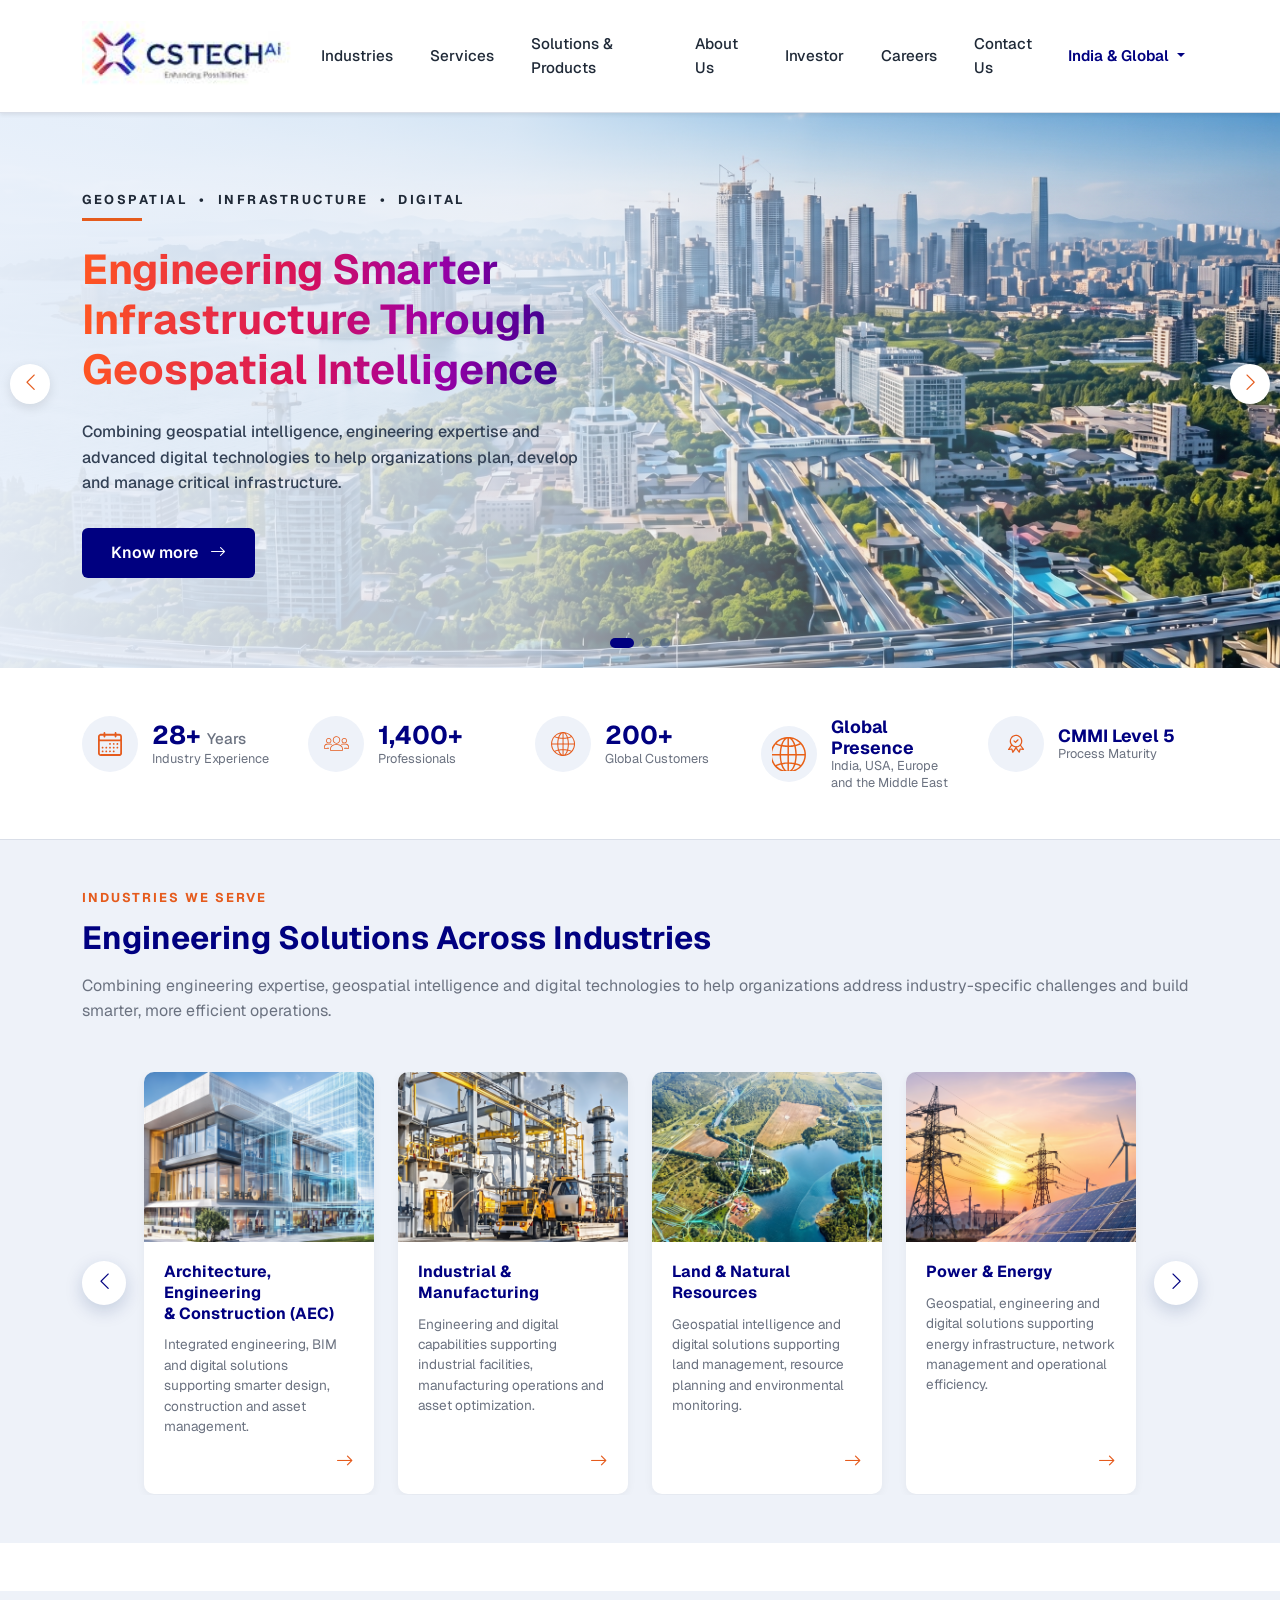
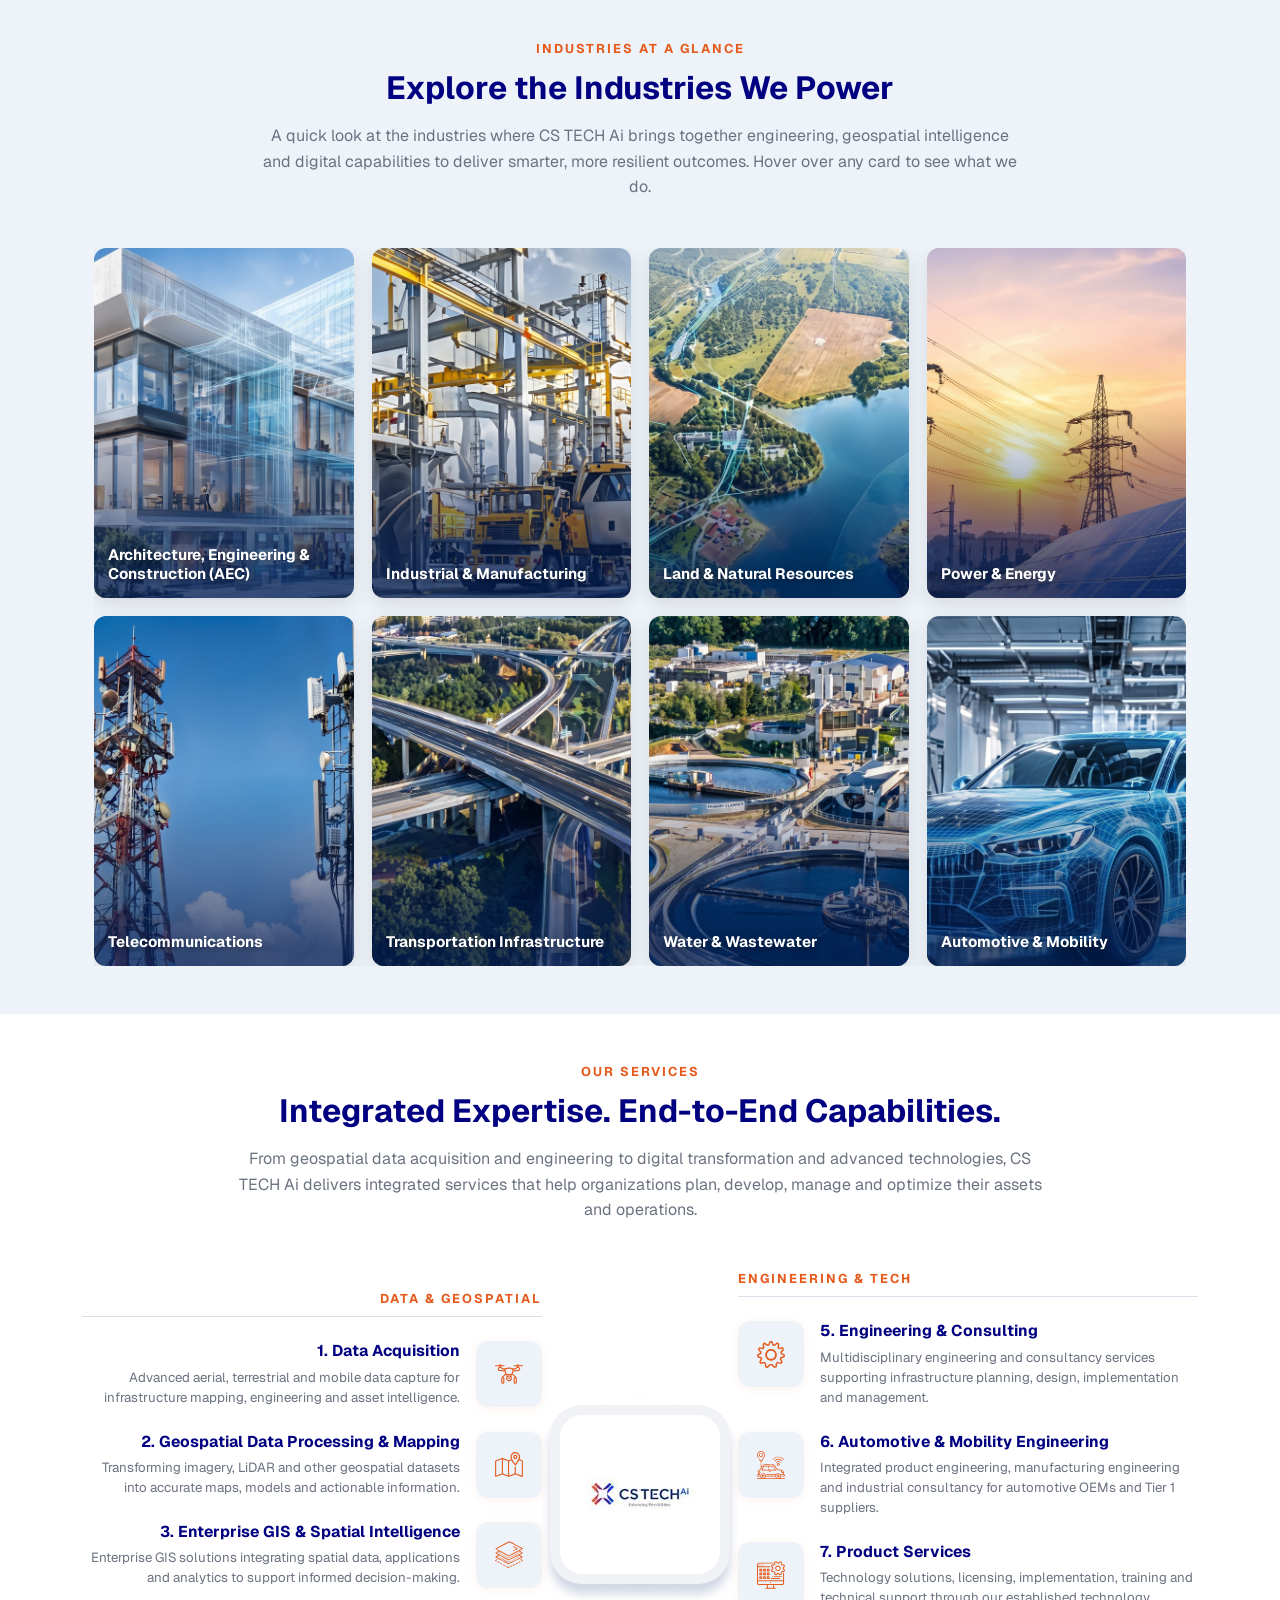
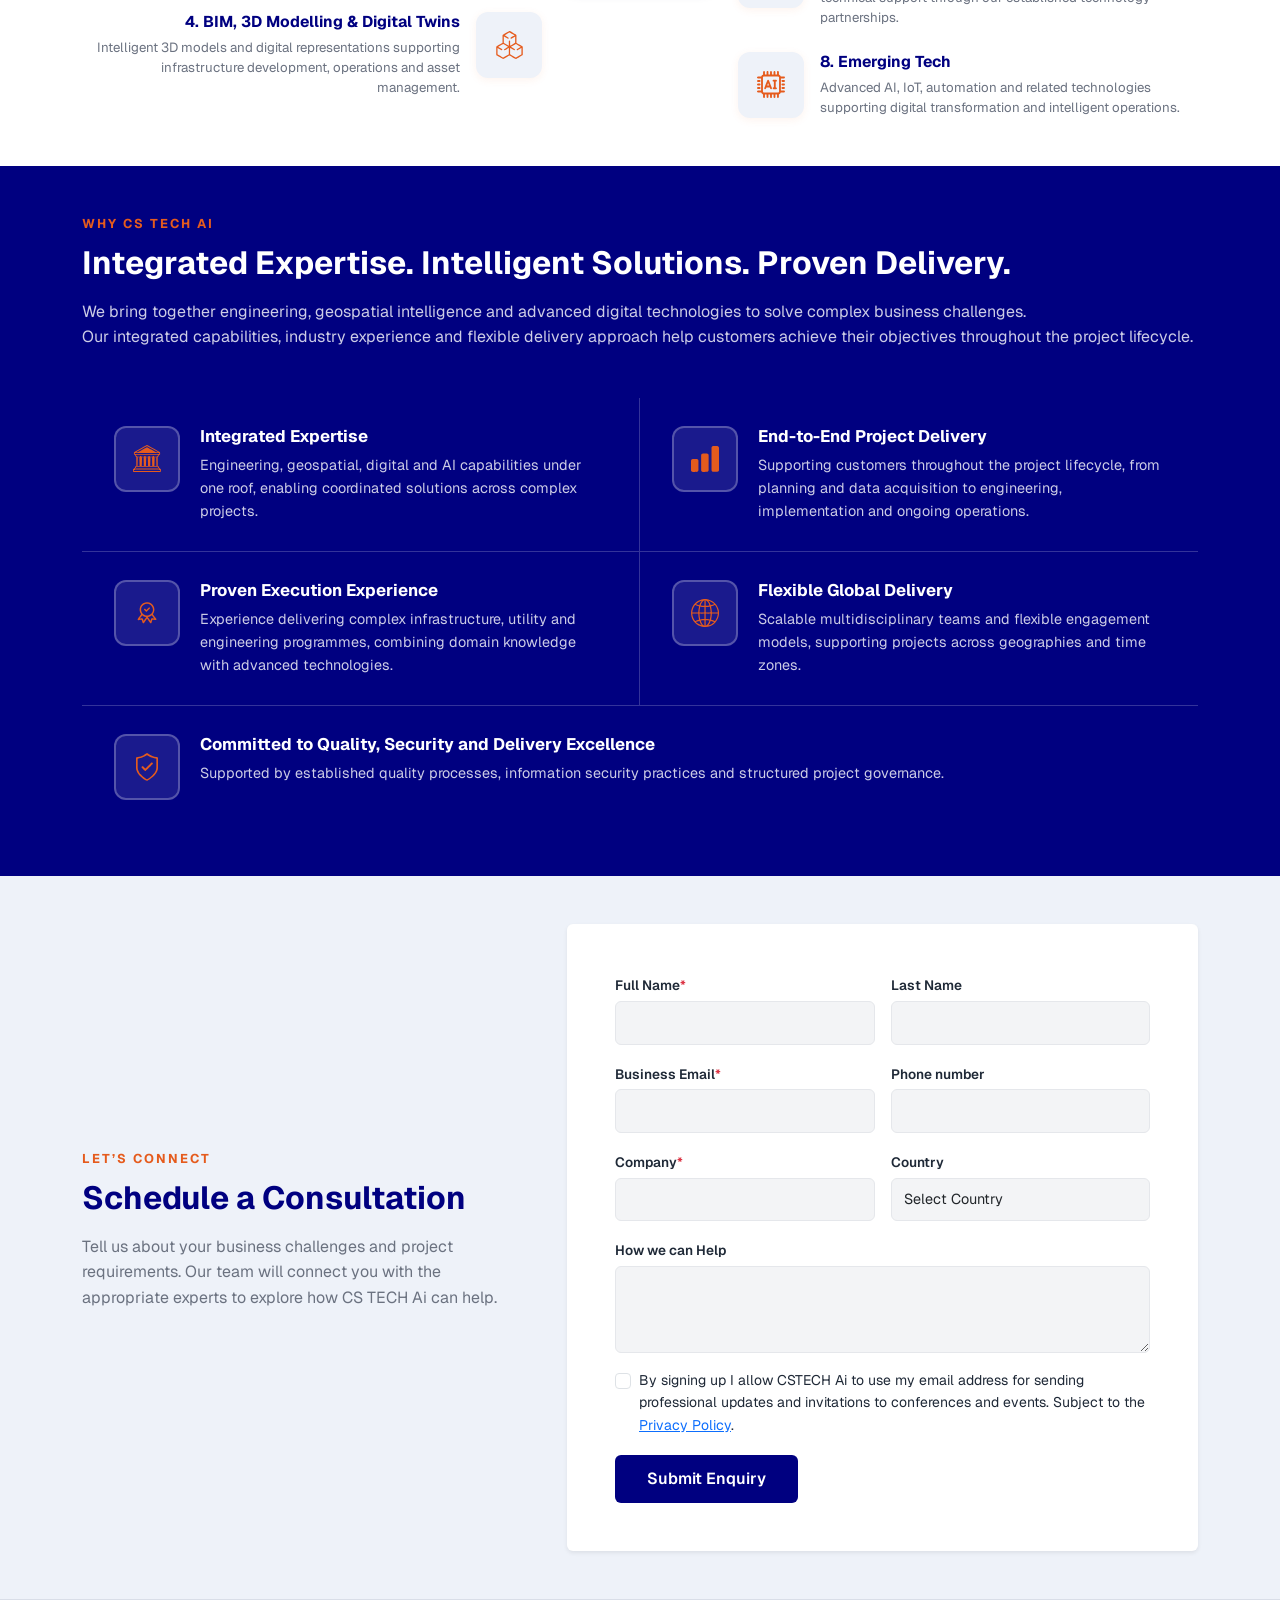
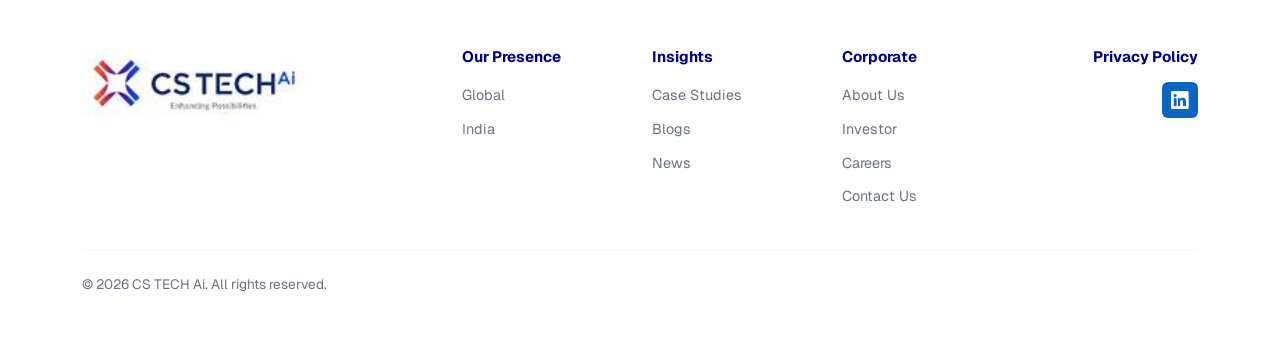
==== commit 4411760c: "homepage changes" ====
--- a/index.html
+++ b/index.html
@@ -8,11 +8,38 @@
     <link href="https://cdn.jsdelivr.net/npm/bootstrap@5.3.8/dist/css/bootstrap.min.css" rel="stylesheet"
         integrity="sha384-sRIl4kxILFvY47J16cr9ZwB07vP4J8+LH7qKQnuqkuIAvNWLzeN8tE5YBujZqJLB" crossorigin="anonymous">
     <link href="https://cdn.jsdelivr.net/npm/bootstrap-icons@1.11.3/font/bootstrap-icons.css" rel="stylesheet">
+    <link rel="preconnect" href="https://fonts.googleapis.com">
+    <link rel="preconnect" href="https://fonts.gstatic.com" crossorigin>
+    <link href="https://fonts.googleapis.com/css2?family=Geist:wght@400;500;600;700;800&display=swap" rel="stylesheet">
     <link rel="stylesheet" href="css/style.css">
     <link rel="stylesheet" href="css/icons.css">
+    <style>
+        /* Homepage-only brand palette + font override (CS TECH Ai website colors) */
+        body.home-page {
+            --cs-primary: #000080;
+            --cs-primary-dark: #000055;
+            --cs-primary-light: #1a1aa0;
+            --cs-accent: #E55B1D;
+            --cs-icon: #E55B1D;
+            --cs-magenta: #d81159;
+            font-family: 'Geist', 'Inter', 'Segoe UI', system-ui, -apple-system, sans-serif;
+        }
+        /* Updated gradient per brand: orange → magenta → purple → navy */
+        body.home-page .hero-title-gradient {
+            background: linear-gradient(90deg,
+                #FF5622 0%,
+                #d81159 40%,
+                #9C00A7 65%,
+                #000080 100%);
+            -webkit-background-clip: text;
+            background-clip: text;
+            -webkit-text-fill-color: transparent;
+            color: transparent;
+        }
+    </style>
 </head>
 
-<body>
+<body class="home-page">
 
     <!-- ===================== NAVBAR ===================== -->
     <nav class="navbar navbar-expand-lg bg-white shadow-sm fixed-top py-3">
@@ -40,11 +67,12 @@
                 </ul>
                 <div class="dropdown">
                     <button class="btn btn-link region-btn dropdown-toggle" data-bs-toggle="dropdown">
-                        India/Global
+                        India &amp; Global
                     </button>
                     <ul class="dropdown-menu dropdown-menu-end">
-                        <li><a class="dropdown-item" href="#">India</a></li>
                         <li><a class="dropdown-item" href="#">Global</a></li>
+                        <li><a class="dropdown-item" href="#">USA</a></li>
+                        <li><a class="dropdown-item" href="#">GCC</a></li>
                     </ul>
                 </div>
             </div>
@@ -64,7 +92,7 @@
                                     <div class="hero-content">
                                         <p class="hero-eyebrow">GEOSPATIAL &nbsp;&bull;&nbsp; INFRASTRUCTURE &nbsp;&bull;&nbsp; DIGITAL</p>
                                         <div class="hero-divider"></div>
-                                        <h1 class="hero-title">
+                                        <h1 class="hero-title hero-title-gradient">
                                             Engineering Smarter<br>
                                             Infrastructure Through<br>
                                             Geospatial Intelligence
@@ -81,20 +109,6 @@
                                 </div>
                             </div>
 
-                            <div class="hero-badges">
-                                <div class="hero-badge">
-                                    <i class="bi bi-building"></i>
-                                    <span>Smarter Cities</span>
-                                </div>
-                                <div class="hero-badge">
-                                    <i class="bi bi-bricks"></i>
-                                    <span>Resilient Infrastructure</span>
-                                </div>
-                                <div class="hero-badge">
-                                    <i class="bi bi-tree"></i>
-                                    <span>Sustainable Communities</span>
-                                </div>
-                            </div>
                         </div>
                     </div>
                 </div>
@@ -109,13 +123,12 @@
                                     <div class="hero-content">
                                         <p class="hero-eyebrow">CULTURE &nbsp;&bull;&nbsp; AWARDS &nbsp;&bull;&nbsp; RECOGNITION</p>
                                         <div class="hero-divider"></div>
-                                        <h1 class="hero-title hero-title-gradient">
-                                            Proudly Great Place To<br>
-                                            Work<sup>&reg;</sup> Certified<sup>&trade;</sup>
+                                        <h1 class="hero-title hero-title-gradient hero-title-oneline">
+                                            Great Place To Work<sup>&reg;</sup> Certified<sup>&trade;</sup>
                                         </h1>
                                         <p class="hero-sub">
                                             A testament to the culture of trust, innovation, and
-                                            teamwork at CS TECH Ai.
+                                            teamwork <br/>at CS TECH Ai.
                                         </p>
                                         <a href="#" class="btn hero-btn">
                                             Learn More <i class="bi bi-arrow-right ms-2"></i>
@@ -143,8 +156,8 @@
                                             Mobility
                                         </h1>
                                         <p class="hero-sub">
-                                            From design to validation, engineering services across product
-                                            development, industrial automation, and electrification for OEMs &amp; Tier 1&rsquo;s globally.
+                                            From design to validation, engineering services across product<br/>
+                                            development, industrial automation, and electrification <br/>for OEMs &amp; Tier 1&rsquo;s globally.
                                         </p>
                                         <a href="#" class="btn hero-btn">
                                             Learn More <i class="bi bi-arrow-right ms-2"></i>
@@ -203,7 +216,7 @@
                 </div>
                 <div class="col-6 col-md-6 col-lg">
                     <div class="stat-item">
-                        <div class="stat-icon"><i class="svg-icon icon-pin-location"></i></div>
+                        <div class="stat-icon stat-icon-img"><img src="img/icons/globe.svg" alt="" class="stat-icon-raster"></div>
                         <div>
                             <h3 class="stat-number stat-sm">Global Presence</h3>
                             <p class="stat-label">India, USA, Europe<br>and the Middle East</p>
@@ -365,7 +378,7 @@
                 </div>
                 <div class="industry-flip-card">
                     <div class="flip-card-inner">
-                        <div class="flip-card-face flip-card-front" style="background-image:url('img/industrial.png')">
+                        <div class="flip-card-face flip-card-front" style="background-image:url('img/Industrial.png')">
                             <div class="flip-card-title">
                                 <h5>Industrial &amp; Manufacturing</h5>
                             </div>
@@ -479,9 +492,9 @@
         </div>
 
         <div class="container">
-            <div class="row align-items-center g-4 services-split">
+            <div class="row align-items-center g-3 g-lg-2 services-split">
                 <!-- LEFT: Services 1-4 -->
-                <div class="col-lg-4 order-2 order-lg-1">
+                <div class="col-lg-5 order-2 order-lg-1">
                     <h6 class="services-side-heading">DATA &amp; GEOSPATIAL</h6>
                     <div class="split-services">
                         <div class="split-service split-service-left">
@@ -519,7 +532,7 @@
                 </div>
 
                 <!-- CENTER VISUAL -->
-                <div class="col-lg-4 order-1 order-lg-2">
+                <div class="col-lg-2 order-1 order-lg-2">
                     <div class="services-visual">
                         <div class="visual-glow"></div>
                         <div class="visual-device">
@@ -529,7 +542,7 @@
                 </div>
 
                 <!-- RIGHT: Services 5-8 -->
-                <div class="col-lg-4 order-3">
+                <div class="col-lg-5 order-3">
                     <h6 class="services-side-heading text-lg-start">ENGINEERING &amp; TECH</h6>
                     <div class="split-services">
                         <div class="split-service split-service-right">
@@ -572,7 +585,7 @@
     <!-- ===================== WHY CS TECH AI ===================== -->
     <section class="why-section py-5 text-white">
         <div class="container">
-            <p class="section-eyebrow eyebrow-light">WHY CS TECH AI</p>
+            <p class="section-eyebrow">WHY CS TECH AI</p>
             <h2 class="section-title text-white">Integrated Expertise. Intelligent Solutions. Proven Delivery.</h2>
             <p class="section-sub text-white-75 mb-5">
                 We bring together engineering, geospatial intelligence and advanced digital technologies to solve complex business challenges.<br>
@@ -635,7 +648,7 @@
             <div class="row g-5 align-items-center">
                 <div class="col-lg-5">
                     <p class="section-eyebrow">LET&rsquo;S CONNECT</p>
-                    <h2 class="section-title">Let&rsquo;s Connect</h2>
+                    <h2 class="section-title">Schedule a Consultation</h2>
                     <p class="section-sub">
                         Tell us about your business challenges and project requirements.
                         Our team will connect you with the appropriate experts to explore
@@ -702,14 +715,12 @@
     <footer class="site-footer py-5">
         <div class="container">
             <div class="row g-4">
-                <div class="col-md-3">
+                <div class="col-md-4">
                     <a href="#" class="footer-brand">
                          <img src="img/main-logo.jpg" alt="">
-                        <!-- <span class="logo-main">CS TECH</span><sup class="logo-sup">Ai</sup>
-                        <small class="d-block logo-tag">Enhancing Possibilities</small> -->
                     </a>
                 </div>
-                <div class="col-6 col-md-3">
+                <div class="col-6 col-md-2">
                     <h6 class="footer-heading">Our Presence</h6>
                     <ul class="footer-list">
                         <li><a href="#">Global</a></li>
--- a/css/style.css
+++ b/css/style.css
@@ -33,7 +33,7 @@
     font-family: 'Inter', 'Segoe UI', system-ui, -apple-system, sans-serif;
     color: var(--cs-text);
     line-height: 1.6;
-    padding-top: 86px;
+    padding-top: 100px;
 }
 
 .section-eyebrow {
@@ -63,7 +63,7 @@
 .section-sub {
     color: var(--cs-muted);
     font-size: 1rem;
-    max-width: 900px;
+    /* max-width: 900px; */
 }
 
 .text-white-75 {
@@ -76,7 +76,7 @@
 }
 
 .site-logo {
-    height: 44px;
+    height: 70px;
     width: auto;
 }
 
@@ -229,6 +229,25 @@
     top: -0.75em;
 }
 
+/* Force GPTW title to render on a single line */
+.hero-title-oneline {
+    white-space: nowrap;
+    font-size: 2.1rem;
+}
+
+@media (max-width: 1199.98px) {
+    .hero-title-oneline {
+        font-size: 1.75rem;
+    }
+}
+
+@media (max-width: 767.98px) {
+    .hero-title-oneline {
+        white-space: normal;
+        font-size: 1.6rem;
+    }
+}
+
 /* Side image used on slides 2 and 3 */
 .hero-side-image {
     display: flex;
@@ -390,21 +409,28 @@
 .stat-item {
     display: flex;
     align-items: center;
-    gap: 12px;
+    gap: 14px;
     text-align: left;
 }
 
 .stat-icon {
-    width: 44px;
-    height: 44px;
+    width: 56px;
+    height: 56px;
     background: var(--cs-bg-light);
     border-radius: 50%;
     display: flex;
     align-items: center;
     justify-content: center;
     color: var(--cs-icon);
-    font-size: 1.2rem;
+    font-size: 1.55rem;
     flex-shrink: 0;
+}
+
+.stat-icon-raster {
+    width: 60%;
+    height: 60%;
+    object-fit: contain;
+    filter: brightness(0) saturate(100%) invert(39%) sepia(85%) saturate(1572%) hue-rotate(355deg) brightness(96%) contrast(89%);
 }
 
 .stat-number {
@@ -742,7 +768,7 @@
 }
 
 .flip-card-link {
-    color: var(--cs-icon);
+    color: #fff;
     font-weight: 600;
     font-size: 0.85rem;
     text-decoration: none;
@@ -750,12 +776,20 @@
     align-items: center;
     gap: 6px;
     align-self: flex-start;
-    transition: gap 0.2s ease;
+    transition: gap 0.2s ease, color 0.2s ease;
+}
+
+.flip-card-link i {
+    color: #fff;
 }
 
 .flip-card-link:hover {
-    color: #fff;
+    color: var(--cs-icon);
     gap: 10px;
+}
+
+.flip-card-link:hover i {
+    color: var(--cs-icon);
 }
 
 /* ---- Industry flip responsive ---- */
@@ -902,15 +936,15 @@
 }
 
 .split-icon {
-    width: 54px;
-    height: 54px;
-    border-radius: 10px;
+    width: 66px;
+    height: 66px;
+    border-radius: 12px;
     background: var(--cs-bg-light);
     display: flex;
     align-items: center;
     justify-content: center;
     color: var(--cs-icon);
-    font-size: 1.4rem;
+    font-size: 1.75rem;
     flex-shrink: 0;
     box-shadow: 0 2px 8px rgba(242, 101, 34, 0.08);
     transition: all 0.25s ease;
@@ -945,8 +979,8 @@
 .services-visual {
     position: relative;
     width: 100%;
-    aspect-ratio: 4 / 5;
-    max-width: 340px;
+    aspect-ratio: 1 / 1;
+    max-width: 220px;
     margin: 0 auto;
     display: flex;
     align-items: center;
@@ -1107,16 +1141,16 @@
 }
 
 .why-icon {
-    width: 56px;
-    height: 56px;
+    width: 66px;
+    height: 66px;
     background: rgba(255, 255, 255, 0.1);
     border: 2px solid rgba(255, 255, 255, 0.25);
-    border-radius: 50%;
+    border-radius: 12px;
     display: flex;
     align-items: center;
     justify-content: center;
     color: var(--cs-icon);
-    font-size: 1.4rem;
+    font-size: 1.75rem;
     flex-shrink: 0;
 }
 
@@ -1191,6 +1225,12 @@
     display: inline-block;
 }
 
+.footer-brand img {
+    height: 75px;
+    width: auto;
+    max-width: 100%;
+}
+
 .footer-heading {
     color: var(--cs-primary);
     font-weight: 700;
@@ -1251,7 +1291,11 @@
 /* ===================== RESPONSIVE ===================== */
 @media (max-width: 991.98px) {
     body {
-        padding-top: 76px;
+        padding-top: 90px;
+    }
+
+    .site-logo {
+        height: 70px;
     }
 
     .hero-title {
@@ -1313,12 +1357,16 @@
         max-width: 50%;
     }
 
-    /* Split services on tablet/mobile: everything left-aligned, no mirrored direction */
+    /* Split services on tablet/mobile: everything left-aligned, icons on the left for both columns */
     .split-service-left,
     .split-service-right {
+        flex-direction: row-reverse;
+        text-align: left;
+        justify-content: flex-end;
+    }
+
+    .split-service-right {
         flex-direction: row;
-        text-align: left;
-        justify-content: flex-start;
     }
 
     .split-service-left .split-content h5,
@@ -1332,13 +1380,32 @@
     }
 
     .services-visual {
-        max-width: 300px;
+        max-width: 220px;
         margin: 10px auto 30px;
     }
 
     .services-side-cta {
         text-align: center !important;
         margin-top: 24px;
+    }
+
+    /* Mobile: give Why items more breathing room between title and copy */
+    .why-item h5 {
+        margin-bottom: 12px;
+    }
+
+    .why-item {
+        gap: 18px;
+    }
+
+    /* Mobile services: space between service title and description */
+    .split-content h5 {
+        margin-bottom: 10px;
+    }
+
+    /* Mobile footer: give logo + columns consistent padding */
+    .footer-brand img {
+        height: 90px;
     }
 }
 
@@ -1351,6 +1418,25 @@
         width: 38px;
         height: 38px;
         font-size: 1rem;
+    }
+
+    /* Hero content aligns with navbar logo on mobile: nudge the inner padding */
+    .hero-slide .container,
+    .hero-section .container {
+        padding-left: 20px;
+        padding-right: 20px;
+    }
+
+    /* Stats bar on mobile: consistent icon size + spacing */
+    .stat-item {
+        gap: 12px;
+        margin-bottom: 6px;
+    }
+
+    .stat-icon {
+        width: 50px;
+        height: 50px;
+        font-size: 1.4rem;
     }
 }
 
@@ -2018,3 +2104,1091 @@
     }
 }
 
+
+
+/* =========================================================
+   CHANGE DETECTION PAGE
+   ========================================================= */
+
+/* ---- Hero ---- */
+.cd-hero {
+    background: #fff;
+    padding-top: 86px;
+}
+
+.cd-hero-left {
+    background: var(--cs-primary, #03286B);
+    color: #fff;
+    padding: 60px 50px 60px 7vw;
+    display: flex;
+    align-items: center;
+    min-height: 440px;
+}
+
+.cd-hero-content {
+    max-width: 540px;
+}
+
+.cd-hero-eyebrow {
+    display: inline-flex;
+    align-items: center;
+    gap: 10px;
+    color: #fff;
+    font-size: 0.8rem;
+    font-weight: 700;
+    letter-spacing: 2px;
+    text-transform: uppercase;
+    margin-bottom: 1.25rem;
+}
+
+.cd-hero-dash {
+    display: inline-block;
+    width: 36px;
+    height: 3px;
+    background: var(--cs-icon, #E55B1D);
+    border-radius: 2px;
+}
+
+.cd-hero-title {
+    color: #fff;
+    font-size: 2.6rem;
+    font-weight: 700;
+    line-height: 1.15;
+    margin-bottom: 1.5rem;
+}
+
+.cd-hero-sub {
+    color: rgba(255, 255, 255, 0.85);
+    font-size: 0.95rem;
+    line-height: 1.65;
+    margin-bottom: 2rem;
+}
+
+.cd-hero-btn {
+    background: var(--cs-icon, #E55B1D);
+    color: #fff;
+    padding: 12px 26px;
+    border-radius: 4px;
+    font-weight: 600;
+    letter-spacing: 0.3px;
+    transition: background 0.25s ease, transform 0.25s ease;
+}
+
+.cd-hero-btn:hover {
+    background: #c9491a;
+    color: #fff;
+    transform: translateY(-2px);
+}
+
+.cd-hero-right {
+    position: relative;
+    min-height: 440px;
+    background: #0b1f3f;
+    overflow: hidden;
+}
+
+.cd-compare {
+    position: relative;
+    width: 100%;
+    height: 100%;
+    min-height: 440px;
+}
+
+.cd-compare-img {
+    width: 100%;
+    height: 100%;
+    object-fit: cover;
+    display: block;
+}
+
+/* Fallback split visualization used when the banner image is not yet available */
+.cd-compare-fallback {
+    position: absolute;
+    inset: 0;
+    display: none;
+    overflow: hidden;
+}
+
+.cd-compare.is-placeholder .cd-compare-fallback {
+    display: flex;
+}
+
+.cd-compare-half {
+    flex: 1;
+    position: relative;
+    display: flex;
+    align-items: flex-end;
+    padding: 24px;
+}
+
+.cd-compare-before {
+    background: linear-gradient(135deg, #5e7a3f 0%, #3f5a2a 100%);
+}
+
+.cd-compare-after {
+    background: linear-gradient(135deg, #c7853a 0%, #8f5a24 100%);
+}
+
+.cd-compare-label {
+    color: #fff;
+    font-weight: 700;
+    font-size: 1rem;
+    text-shadow: 0 2px 4px rgba(0, 0, 0, 0.3);
+}
+
+.cd-compare-label small {
+    display: block;
+    font-size: 0.75rem;
+    font-weight: 400;
+    opacity: 0.9;
+}
+
+.cd-compare-divider {
+    position: absolute;
+    left: 50%;
+    top: 0;
+    bottom: 0;
+    width: 3px;
+    background: #fff;
+    transform: translateX(-50%);
+    z-index: 2;
+}
+
+.cd-compare-handle {
+    position: absolute;
+    top: 50%;
+    left: 50%;
+    transform: translate(-50%, -50%);
+    width: 42px;
+    height: 42px;
+    border-radius: 50%;
+    background: #1f3457;
+    color: #fff;
+    display: flex;
+    align-items: center;
+    justify-content: center;
+    gap: 2px;
+    box-shadow: 0 4px 14px rgba(0, 0, 0, 0.3);
+    font-size: 0.85rem;
+}
+
+/* ---- Core Capabilities ---- */
+.cd-capabilities {
+    background: #EEF2F9;
+}
+
+.eyebrow-bar {
+    display: inline-block;
+    width: 28px;
+    height: 3px;
+    background: var(--cs-icon, #E55B1D);
+    border-radius: 2px;
+    vertical-align: middle;
+    margin-right: 10px;
+    margin-top: -3px;
+}
+
+.cd-cap-card {
+    background: #fff;
+    border-radius: 10px;
+    padding: 28px 24px;
+    display: flex;
+    gap: 18px;
+    align-items: flex-start;
+    height: 100%;
+    box-shadow: 0 2px 10px rgba(3, 40, 107, 0.05);
+    transition: transform 0.25s ease, box-shadow 0.25s ease;
+}
+
+.cd-cap-card:hover {
+    transform: translateY(-4px);
+    box-shadow: 0 12px 28px rgba(3, 40, 107, 0.12);
+}
+
+.cd-cap-icon {
+    width: 56px;
+    height: 56px;
+    display: flex;
+    align-items: center;
+    justify-content: center;
+    color: var(--cs-primary, #03286B);
+    font-size: 1.9rem;
+    flex-shrink: 0;
+}
+
+.cd-cap-card h5 {
+    color: var(--cs-primary, #03286B);
+    font-weight: 700;
+    font-size: 1rem;
+    margin-bottom: 8px;
+    line-height: 1.3;
+}
+
+.cd-cap-card p {
+    color: #4b5563;
+    font-size: 0.85rem;
+    line-height: 1.55;
+    margin: 0;
+}
+
+/* ---- Process steps ---- */
+.cd-process {
+    background: #fff;
+}
+
+.cd-steps {
+    display: flex;
+    align-items: flex-start;
+    justify-content: space-between;
+    gap: 10px;
+    flex-wrap: wrap;
+}
+
+.cd-step {
+    flex: 1;
+    min-width: 160px;
+    text-align: left;
+    max-width: 220px;
+}
+
+.cd-step-head {
+    display: flex;
+    align-items: center;
+    gap: 14px;
+    margin-bottom: 14px;
+}
+
+.cd-step-icon {
+    width: 72px;
+    height: 72px;
+    border-radius: 50%;
+    background: #fff;
+    border: 2px solid #cbd6ea;
+    display: flex;
+    align-items: center;
+    justify-content: center;
+    color: var(--cs-primary, #03286B);
+    font-size: 1.8rem;
+    flex-shrink: 0;
+}
+
+.cd-step-no {
+    color: var(--cs-icon, #E55B1D);
+    font-size: 1.6rem;
+    font-weight: 700;
+    letter-spacing: 1px;
+}
+
+.cd-step h5 {
+    color: var(--cs-primary, #03286B);
+    font-weight: 700;
+    font-size: 1rem;
+    margin-bottom: 6px;
+}
+
+.cd-step p {
+    color: #4b5563;
+    font-size: 0.85rem;
+    line-height: 1.5;
+    margin: 0;
+}
+
+.cd-step-arrow {
+    color: var(--cs-icon, #E55B1D);
+    font-size: 1.6rem;
+    font-weight: 700;
+    padding-top: 28px;
+    flex-shrink: 0;
+}
+
+/* ---- Applications ---- */
+.cd-applications {
+    position: relative;
+    background: #ffffff;
+    padding-bottom: 90px;
+    overflow: hidden;
+}
+
+/* Dark banner band at the top with pattern/background */
+.cd-apps-banner {
+    position: relative;
+    background:
+        radial-gradient(circle at 15% 25%, rgba(229, 91, 29, 0.18) 0%, transparent 45%),
+        radial-gradient(circle at 85% 75%, rgba(10, 58, 140, 0.5) 0%, transparent 50%),
+        linear-gradient(135deg, var(--cs-primary, #03286B) 0%, var(--cs-primary-dark, #021F55) 100%);
+    padding: 80px 0 180px;
+    color: #fff;
+    overflow: hidden;
+    z-index: 0;
+}
+
+/* World-dot pattern overlay on the banner */
+.cd-apps-banner::before {
+    content: "";
+    position: absolute;
+    inset: 0;
+    background-image: url("data:image/svg+xml;utf8,%3Csvg xmlns='http://www.w3.org/2000/svg' width='40' height='40' viewBox='0 0 40 40'%3E%3Ccircle cx='20' cy='20' r='1.4' fill='%23ffffff' fill-opacity='0.08'/%3E%3C/svg%3E");
+    background-size: 32px 32px;
+    pointer-events: none;
+    z-index: 0;
+}
+
+/* Map-grid lines fading toward center */
+.cd-apps-banner::after {
+    content: "";
+    position: absolute;
+    inset: 0;
+    background-image:
+        linear-gradient(90deg, rgba(255, 255, 255, 0.07) 1px, transparent 1px),
+        linear-gradient(0deg, rgba(255, 255, 255, 0.07) 1px, transparent 1px);
+    background-size: 120px 120px;
+    mask-image: radial-gradient(ellipse at center, transparent 30%, #000 85%);
+    -webkit-mask-image: radial-gradient(ellipse at center, transparent 30%, #000 85%);
+    pointer-events: none;
+    z-index: 0;
+}
+
+.cd-apps-banner > .container {
+    position: relative;
+    z-index: 1;
+}
+
+.cd-apps-sub {
+    color: rgba(255, 255, 255, 0.85) !important;
+    max-width: 760px;
+    margin-bottom: 0 !important;
+}
+
+/* Cards sit on top and overlap the dark banner */
+.cd-apps-cards {
+    position: relative;
+    z-index: 2;
+    margin-top: -130px;
+}
+
+.cd-app-card {
+    background: #fff;
+    border: 1px solid #D9DEE8;
+    border-radius: 80px;
+    padding: 36px 24px 28px;
+    height: 100%;
+    text-align: center;
+    display: flex;
+    flex-direction: column;
+    align-items: center;
+    transition: transform 0.3s ease, box-shadow 0.3s ease, border-color 0.3s ease;
+}
+
+.cd-app-card:hover {
+    transform: translateY(-6px);
+    box-shadow: 0 16px 36px rgba(3, 40, 107, 0.14);
+    border-color: transparent;
+}
+
+.cd-app-icon {
+    width: 76px;
+    height: 76px;
+    border-radius: 50%;
+    background: #EEF2F9;
+    display: flex;
+    align-items: center;
+    justify-content: center;
+    color: var(--cs-primary, #03286B);
+    font-size: 2rem;
+    margin-bottom: 22px;
+    position: relative;
+    transition: all 0.3s ease;
+}
+
+.cd-app-icon::before {
+    content: "";
+    position: absolute;
+    inset: -8px;
+    border-radius: 50%;
+    background: radial-gradient(circle,
+        rgba(229, 91, 29, 0.18) 0%,
+        rgba(229, 91, 29, 0.05) 50%,
+        transparent 72%);
+    opacity: 0;
+    transition: opacity 0.3s ease;
+    z-index: -1;
+}
+
+.cd-app-card:hover .cd-app-icon {
+    background: #fff;
+    color: var(--cs-icon, #E55B1D);
+    box-shadow: 0 6px 18px rgba(229, 91, 29, 0.25);
+}
+
+.cd-app-card:hover .cd-app-icon::before {
+    opacity: 1;
+}
+
+.cd-app-card h5 {
+    color: var(--cs-primary, #03286B);
+    font-weight: 700;
+    font-size: 1.05rem;
+    margin-bottom: 12px;
+    line-height: 1.3;
+}
+
+.cd-app-card p {
+    color: #4b5563;
+    font-size: 0.88rem;
+    line-height: 1.55;
+    margin: 0 0 20px;
+    flex: 1;
+}
+
+.cd-app-btn {
+    display: inline-flex;
+    align-items: center;
+    gap: 8px;
+    color: var(--cs-primary, #03286B);
+    font-weight: 700;
+    font-size: 0.85rem;
+    text-decoration: none;
+    padding: 10px 22px;
+    border: 2px solid var(--cs-primary, #03286B);
+    border-radius: 6px;
+    transition: all 0.25s ease;
+    text-transform: uppercase;
+    letter-spacing: 0.5px;
+}
+
+.cd-app-btn:hover {
+    background: var(--cs-icon, #E55B1D);
+    border-color: var(--cs-icon, #E55B1D);
+    color: #fff;
+    transform: translateY(-1px);
+    gap: 12px;
+}
+
+/* ---- Change Detection page responsive ---- */
+@media (max-width: 991.98px) {
+    .cd-hero-left {
+        padding: 50px 24px;
+        min-height: auto;
+    }
+
+    .cd-hero-title {
+        font-size: 2rem;
+    }
+
+    .cd-hero-right {
+        min-height: 320px;
+    }
+
+    .cd-compare {
+        min-height: 320px;
+    }
+
+    .cd-steps {
+        gap: 24px;
+    }
+
+    .cd-step {
+        min-width: 140px;
+        max-width: 180px;
+    }
+
+    .cd-step-icon {
+        width: 60px;
+        height: 60px;
+        font-size: 1.5rem;
+    }
+
+    .cd-step-no {
+        font-size: 1.3rem;
+    }
+}
+
+@media (max-width: 767.98px) {
+    .cd-steps {
+        flex-direction: column;
+        align-items: center;
+        gap: 10px;
+    }
+
+    .cd-step {
+        max-width: 320px;
+        text-align: center;
+    }
+
+    .cd-step-head {
+        flex-direction: column;
+        align-items: center;
+        gap: 8px;
+    }
+
+    .cd-step-arrow {
+        padding-top: 0;
+        transform: rotate(90deg);
+    }
+
+    .cd-app-card {
+        padding: 28px 20px 24px;
+    }
+
+    .cd-app-icon {
+        width: 68px;
+        height: 68px;
+        font-size: 1.75rem;
+        margin-bottom: 18px;
+    }
+
+    .cd-apps-banner {
+        padding: 60px 0 160px;
+    }
+
+    .cd-apps-cards {
+        margin-top: -110px;
+    }
+}
+
+@media (max-width: 767.98px) {
+    .cd-apps-banner {
+        padding: 50px 0 120px;
+    }
+
+    .cd-apps-cards {
+        margin-top: -80px;
+    }
+}
+
+@media (max-width: 575.98px) {
+    .cd-hero-title {
+        font-size: 1.6rem;
+    }
+
+    .cd-cap-card {
+        flex-direction: column;
+        text-align: center;
+    }
+
+    .cd-cap-icon {
+        margin: 0 auto;
+    }
+}
+
+
+/* =========================================================
+   DATA ACQUISITION PAGE
+   ========================================================= */
+
+/* ---- Hero ---- */
+.da-hero {
+    background: #fff;
+    padding-top: 86px;
+}
+
+.da-hero-right {
+    position: relative;
+    min-height: 440px;
+    background: #0b1f3f;
+    overflow: hidden;
+}
+
+.da-hero-img {
+    width: 100%;
+    height: 100%;
+    min-height: 440px;
+    object-fit: cover;
+    display: block;
+}
+
+/* ---- Capability cards (image + body + bullet list) ---- */
+.da-capabilities {
+    background: #EEF2F9;
+}
+
+.da-cap-card {
+    display: flex;
+    gap: 24px;
+    background: #fff;
+    border-radius: 10px;
+    overflow: hidden;
+    padding: 20px;
+    height: 100%;
+    box-shadow: 0 2px 10px rgba(3, 40, 107, 0.05);
+    transition: transform 0.25s ease, box-shadow 0.25s ease;
+}
+
+.da-cap-card:hover {
+    transform: translateY(-4px);
+    box-shadow: 0 12px 28px rgba(3, 40, 107, 0.12);
+}
+
+.da-cap-img {
+    flex: 0 0 36%;
+    min-height: 220px;
+    border-radius: 8px;
+    background-size: cover;
+    background-position: center;
+    background-color: #cbd6e8;
+    background-image: linear-gradient(135deg, #cbd6e8 0%, #a9bedb 100%);
+}
+
+.da-cap-body {
+    flex: 1;
+    display: flex;
+    flex-direction: column;
+    padding: 6px 6px 6px 0;
+}
+
+.da-cap-head {
+    display: flex;
+    align-items: center;
+    gap: 14px;
+    margin-bottom: 10px;
+}
+
+.da-cap-icon {
+    width: 48px;
+    height: 48px;
+    border-radius: 10px;
+    background: #EEF2F9;
+    display: flex;
+    align-items: center;
+    justify-content: center;
+    color: var(--cs-primary, #03286B);
+    font-size: 1.5rem;
+    flex-shrink: 0;
+}
+
+.da-cap-card h5 {
+    color: var(--cs-primary, #03286B);
+    font-weight: 700;
+    font-size: 1.05rem;
+    line-height: 1.3;
+    margin: 0;
+}
+
+.da-cap-body p {
+    color: #4b5563;
+    font-size: 0.85rem;
+    line-height: 1.55;
+    margin-bottom: 14px;
+}
+
+.da-cap-list {
+    list-style: none;
+    padding: 14px 0 0;
+    margin: 0;
+    border-top: 1px solid #e5e7eb;
+}
+
+.da-cap-list li {
+    position: relative;
+    padding-left: 20px;
+    color: var(--cs-text, #1f2937);
+    font-size: 0.85rem;
+    margin-bottom: 6px;
+}
+
+.da-cap-list li::before {
+    content: "";
+    position: absolute;
+    left: 0;
+    top: 0.6em;
+    width: 6px;
+    height: 6px;
+    border-radius: 50%;
+    background: var(--cs-icon, #E55B1D);
+}
+
+/* ---- Industries pill row ---- */
+.da-industries {
+    background: #EEF2F9;
+}
+
+.da-industry-row {
+    display: flex;
+    flex-wrap: wrap;
+    gap: 14px;
+    align-items: stretch;
+}
+
+.da-industry-pill {
+    display: inline-flex;
+    align-items: center;
+    gap: 12px;
+    padding: 14px 22px;
+    background: #fff;
+    border-radius: 8px;
+    text-decoration: none;
+    color: var(--cs-primary, #03286B);
+    font-weight: 700;
+    font-size: 0.9rem;
+    flex: 1 1 180px;
+    min-height: 60px;
+    box-shadow: 0 2px 8px rgba(3, 40, 107, 0.05);
+    transition: transform 0.2s ease, box-shadow 0.2s ease;
+}
+
+.da-industry-pill:hover {
+    transform: translateY(-2px);
+    box-shadow: 0 8px 18px rgba(3, 40, 107, 0.12);
+    color: var(--cs-primary-dark, #021F55);
+}
+
+.da-industry-pill .svg-icon {
+    color: var(--cs-primary, #03286B);
+    font-size: 1.4rem;
+    flex-shrink: 0;
+}
+
+.da-industry-pill span {
+    flex: 1;
+    line-height: 1.2;
+}
+
+.da-industry-arrow {
+    color: var(--cs-icon, #E55B1D) !important;
+    font-size: 1.1rem !important;
+    transition: transform 0.2s ease;
+}
+
+.da-industry-pill:hover .da-industry-arrow {
+    transform: translateX(4px);
+}
+
+/* ---- Case studies ---- */
+.da-case-studies {
+    background: #EEF2F9;
+}
+
+.da-case-card {
+    background: #fff;
+    border-radius: 10px;
+    overflow: hidden;
+    height: 100%;
+    display: flex;
+    flex-direction: column;
+    box-shadow: 0 2px 10px rgba(3, 40, 107, 0.06);
+    transition: transform 0.25s ease, box-shadow 0.25s ease;
+}
+
+.da-case-card:hover {
+    transform: translateY(-4px);
+    box-shadow: 0 12px 28px rgba(3, 40, 107, 0.14);
+}
+
+.da-case-img {
+    height: 190px;
+    background-size: cover;
+    background-position: center;
+    background-color: #cbd6e8;
+    background-image: linear-gradient(135deg, #cbd6e8 0%, #a9bedb 100%);
+}
+
+.da-case-body {
+    padding: 22px;
+    display: flex;
+    flex-direction: column;
+    flex: 1;
+}
+
+.da-case-tag {
+    color: var(--cs-icon, #E55B1D);
+    font-size: 0.72rem;
+    font-weight: 700;
+    letter-spacing: 1.5px;
+    text-transform: uppercase;
+    margin-bottom: 10px;
+}
+
+.da-case-body h5 {
+    color: var(--cs-primary, #03286B);
+    font-weight: 700;
+    font-size: 1.05rem;
+    margin-bottom: 10px;
+    line-height: 1.3;
+}
+
+.da-case-body p {
+    color: #4b5563;
+    font-size: 0.88rem;
+    line-height: 1.55;
+    flex: 1;
+    margin-bottom: 14px;
+}
+
+.da-case-link {
+    color: var(--cs-icon, #E55B1D);
+    font-weight: 700;
+    font-size: 0.85rem;
+    text-decoration: none;
+    display: inline-flex;
+    align-items: center;
+    gap: 8px;
+    text-transform: uppercase;
+    letter-spacing: 0.5px;
+}
+
+.da-case-link:hover {
+    color: #c9491a;
+    gap: 12px;
+}
+
+/* ---- Data Acquisition page responsive ---- */
+@media (max-width: 991.98px) {
+    .da-hero-right,
+    .da-hero-img {
+        min-height: 320px;
+    }
+
+    .da-cap-card {
+        flex-direction: column;
+    }
+
+    .da-cap-img {
+        flex: 0 0 180px;
+        width: 100%;
+    }
+
+    .da-industry-pill {
+        flex: 1 1 45%;
+    }
+}
+
+@media (max-width: 575.98px) {
+    .da-industry-pill {
+        flex: 1 1 100%;
+    }
+}
+
+
+/* =========================================================
+   VEGETATION MANAGEMENT PAGE
+   ========================================================= */
+
+.vm-hero {
+    background: #fff;
+    padding-top: 86px;
+}
+
+.vm-hero-right {
+    position: relative;
+    min-height: 440px;
+    background: #0b1f3f;
+    overflow: hidden;
+}
+
+.vm-hero-img {
+    width: 100%;
+    height: 100%;
+    min-height: 440px;
+    object-fit: cover;
+    display: block;
+}
+
+/* ---- Solution cards ---- */
+.vm-solutions {
+    background: #fff;
+}
+
+.vm-sol-card {
+    background: #fff;
+    border: 1px solid #D9DEE8;
+    border-radius: 12px;
+    padding: 28px 24px;
+    height: 100%;
+    transition: transform 0.25s ease, box-shadow 0.25s ease;
+}
+
+.vm-sol-card:hover {
+    transform: translateY(-4px);
+    box-shadow: 0 14px 32px rgba(3, 40, 107, 0.1);
+}
+
+.vm-sol-icon {
+    width: 54px;
+    height: 54px;
+    border-radius: 10px;
+    background: #EEF2F9;
+    display: flex;
+    align-items: center;
+    justify-content: center;
+    color: var(--cs-primary, #03286B);
+    font-size: 1.6rem;
+    margin-bottom: 20px;
+}
+
+.vm-sol-card h5 {
+    color: var(--cs-primary, #03286B);
+    font-weight: 700;
+    font-size: 1.1rem;
+    line-height: 1.3;
+    margin-bottom: 14px;
+}
+
+.vm-sol-card > p {
+    color: #4b5563;
+    font-size: 0.9rem;
+    line-height: 1.6;
+    margin-bottom: 18px;
+    padding-bottom: 18px;
+    border-bottom: 1px solid #e5e7eb;
+}
+
+.vm-sol-list {
+    list-style: none;
+    padding: 0;
+    margin: 0;
+}
+
+.vm-sol-list li {
+    position: relative;
+    padding-left: 28px;
+    color: var(--cs-text, #1f2937);
+    font-size: 0.88rem;
+    margin-bottom: 10px;
+    line-height: 1.4;
+}
+
+.vm-sol-list li::before {
+    content: "";
+    position: absolute;
+    left: 0;
+    top: 2px;
+    width: 18px;
+    height: 18px;
+    border-radius: 50%;
+    background: var(--cs-icon, #E55B1D);
+}
+
+.vm-sol-list li::after {
+    content: "";
+    position: absolute;
+    left: 5px;
+    top: 7px;
+    width: 8px;
+    height: 4px;
+    border-left: 2px solid #fff;
+    border-bottom: 2px solid #fff;
+    transform: rotate(-45deg);
+}
+
+/* ---- Dark navy achieve strip ---- */
+.vm-achieve {
+    background: var(--cs-primary, #03286B);
+    color: #fff;
+}
+
+.eyebrow-light {
+    color: var(--cs-icon, #E55B1D) !important;
+}
+
+.vm-achieve-row {
+    display: flex;
+    flex-wrap: wrap;
+    justify-content: space-between;
+    gap: 24px;
+    align-items: center;
+}
+
+.vm-achieve-item {
+    display: flex;
+    align-items: center;
+    gap: 14px;
+    flex: 1 1 180px;
+    min-width: 160px;
+}
+
+.vm-achieve-icon {
+    width: 60px;
+    height: 60px;
+    border-radius: 50%;
+    background: #0A3A8C;
+    border: 2px solid rgba(255, 255, 255, 0.15);
+    display: flex;
+    align-items: center;
+    justify-content: center;
+    color: #fff;
+    font-size: 1.5rem;
+    flex-shrink: 0;
+}
+
+.vm-achieve-item h6 {
+    color: #fff;
+    font-weight: 700;
+    font-size: 1rem;
+    margin-bottom: 2px;
+    line-height: 1.2;
+}
+
+.vm-achieve-item p {
+    color: rgba(255, 255, 255, 0.85);
+    font-size: 0.85rem;
+    margin: 0;
+    line-height: 1.3;
+}
+
+/* ---- Platform snapshot ---- */
+.vm-platform {
+    background: #fff;
+}
+
+.vm-platform .section-title {
+    font-size: 1.5rem;
+}
+
+.vm-plat-item,
+.vm-prog-item {
+    display: flex;
+    align-items: center;
+    gap: 14px;
+    padding: 14px 18px;
+    border: 1px solid #D9DEE8;
+    border-radius: 10px;
+    color: var(--cs-text, #1f2937);
+    font-size: 0.9rem;
+    line-height: 1.3;
+    background: #fff;
+    height: 100%;
+    transition: box-shadow 0.2s ease, transform 0.2s ease;
+}
+
+.vm-plat-item:hover,
+.vm-prog-item:hover {
+    box-shadow: 0 6px 16px rgba(3, 40, 107, 0.1);
+    transform: translateY(-2px);
+}
+
+.vm-plat-icon {
+    width: 44px;
+    height: 44px;
+    border-radius: 8px;
+    background: #EEF2F9;
+    display: flex;
+    align-items: center;
+    justify-content: center;
+    color: var(--cs-primary, #03286B);
+    font-size: 1.3rem;
+    flex-shrink: 0;
+}
+
+.vm-prog-list {
+    display: flex;
+    flex-direction: column;
+    gap: 14px;
+}
+
+/* ---- Vegetation Management page responsive ---- */
+@media (max-width: 991.98px) {
+    .vm-hero-right,
+    .vm-hero-img {
+        min-height: 320px;
+    }
+
+    .vm-achieve-item {
+        flex: 1 1 45%;
+    }
+}
+
+@media (max-width: 575.98px) {
+    .vm-achieve-item {
+        flex: 1 1 100%;
+    }
+}
--- a/css/icons.css
+++ b/css/icons.css
@@ -36,3 +36,6 @@
 .icon-shield-2 { --icon: url("data:image/svg+xml;utf8,%3Csvg id='Layer_2' data-name='Layer 2' xmlns='http://www.w3.org/2000/svg' viewBox='0 0 55.14 69.12'%3E%3Cg id='Layer_1-2' data-name='Layer 1'%3E%3Cg%3E%3Cpath d='m55.14,22.96c0,3.6,0,7.2,0,10.8,0,1.11,0,2.21-.05,3.32-.04.84-.11,1.7-.27,2.52-.17.86-.37,1.72-.58,2.58-.55,2.24-1.34,4.39-2.4,6.42-1.18,2.26-2.56,4.39-4.23,6.33-.86,1-1.73,1.99-2.68,2.89-1.71,1.63-3.48,3.2-5.42,4.55-1.84,1.28-3.71,2.52-5.66,3.64-1.62.93-3.23,1.86-4.89,2.72-1.07.56-2.08.48-3.11-.07-2.71-1.47-5.38-2.99-7.96-4.69-2.11-1.4-4.1-2.94-5.99-4.61-2.54-2.24-4.79-4.73-6.67-7.56-1.55-2.33-2.79-4.81-3.69-7.46-.7-2.04-1.21-4.13-1.44-6.28-.06-.55-.08-1.11-.08-1.67,0-7.44,0-14.88,0-22.33,0-.89-.03-1.77-.01-2.66.03-1.25.82-2.25,2.14-2.5,1.01-.19,2.02-.34,3.03-.55,1.16-.25,2.31-.54,3.46-.81,1.07-.25,2.13-.52,3.18-.85,2.46-.78,4.88-1.67,7.24-2.73,2.41-1.09,4.74-2.33,7.06-3.59.95-.51,1.91-.5,2.87.08.97.59,2,1.08,3.01,1.59,1.78.89,3.57,1.78,5.42,2.53,2.05.84,4.13,1.59,6.27,2.18,1.98.55,3.97,1.05,5.97,1.51,1.02.23,2.05.44,3.08.57,1.61.2,2.41,1.44,2.41,2.85,0,3.76,0,7.52,0,11.28h0Zm-4.61,2.4h0c0-3.92,0-7.84,0-11.76,0-.43,0-.45-.43-.53-1.92-.35-3.83-.77-5.71-1.29-1.51-.42-3.02-.82-4.5-1.33-1.98-.67-3.93-1.45-5.84-2.31-2.11-.94-4.18-1.97-6.21-3.09-.26-.14-.46-.15-.72,0-1.72,1-3.53,1.85-5.32,2.72-1.71.82-3.48,1.5-5.24,2.19-2.16.86-4.41,1.46-6.66,2.03-1.68.42-3.38.76-5.09,1.07-.23.04-.33.16-.33.38,0,.12,0,.24,0,.36,0,7.27,0,14.55,0,21.82,0,.72.05,1.44.14,2.15.3,2.2.81,4.35,1.66,6.41.95,2.32,2.16,4.49,3.68,6.48,1.32,1.73,2.77,3.34,4.41,4.79,1.47,1.29,2.96,2.55,4.57,3.67,1.55,1.07,3.1,2.13,4.75,3.05,1.17.65,2.28,1.39,3.5,1.94.23.1.42.12.65,0,1.64-.83,3.23-1.74,4.8-2.69,2.62-1.59,5.1-3.38,7.44-5.37,1.7-1.44,3.22-3.06,4.64-4.78.75-.91,1.39-1.9,2.01-2.9,1.62-2.6,2.78-5.38,3.36-8.39.22-1.16.44-2.33.43-3.52,0-3.7,0-7.4,0-11.1Z'/%3E%3Cpath d='m17.4,33.5c.51-.04.98.2,1.41.61,1.72,1.64,3.44,3.26,5.17,4.89.53.5.53.48,1.05,0,.98-.91,1.83-1.95,2.81-2.86,1.47-1.37,2.9-2.76,4.3-4.2,1.46-1.5,2.99-2.93,4.46-4.42.84-.86,2.02-1,2.91-.37.72.51,1.1,1.22.97,2.11-.08.61-.41,1.1-.87,1.52-1.48,1.36-2.85,2.81-4.28,4.22-1.54,1.52-3.06,3.06-4.59,4.59-1.45,1.45-2.94,2.87-4.33,4.38-.83.9-2.72.94-3.64.03-1.66-1.66-3.37-3.29-5.13-4.84-.75-.67-1.51-1.34-2.18-2.08-.54-.6-.56-1.37-.3-2.12.32-.9,1.19-1.46,2.25-1.46Z'/%3E%3C/g%3E%3C/g%3E%3C/svg%3E"); }
 .icon-asset-1 { --icon: url("data:image/svg+xml;utf8,%3Csvg id='Layer_2' data-name='Layer 2' xmlns='http://www.w3.org/2000/svg' viewBox='0 0 1076.25 1033.69'%3E%3Cg id='Layer_1-2' data-name='Layer 1'%3E%3Cpath d='m.17,973.77c.52-8.95-1.12-20.01.74-30.91,2.78-16.36,14.9-26.64,31.57-27.31,1.5-.06,3.01-.14,4.5-.01,3.58.31,5.31-1.08,5.04-4.85-.18-2.49-.06-5,0-7.5.44-17.97,14.59-32.22,32.52-32.77q7.38-.22,7.39-7.57c0-6.67,0-13.33.02-20,.1-22.26,15.18-37.68,37.58-38.18,8.07-.18,6.79-.3,6.79-6.74,0-112.98-.01-225.96.07-338.94,0-3.65-.6-5.1-4.75-5.42-20.53-1.58-35.13-17.51-35.42-38.25-.14-10-.16-20,.03-30,.08-4.01-1.16-5.86-5.41-5.6-4.15.25-8.33.07-12.5,0-19-.33-33.02-14.49-33.11-33.53-.07-16.17-.13-32.33.01-48.5.13-14.42,5.93-25.83,18.77-33.04,33.27-18.67,66.57-37.29,99.89-55.88,58.06-32.38,116.1-64.78,174.21-97.05,50.84-28.23,101.77-56.27,152.65-84.43,12.68-7.02,25.38-14.01,37.9-21.31,13.82-8.06,27.23-7.88,41.18,0,39.32,22.18,78.81,44.09,118.28,66,48.95,27.17,97.97,54.19,146.92,81.34,42.84,23.76,85.65,47.56,128.41,71.45,23.56,13.16,47.08,26.4,70.49,39.85,10.32,5.93,16.58,15.1,17.46,27.04,1.47,19.78,1.79,39.66-.09,59.39-1.58,16.58-14.82,27.88-31.51,28.63-4.82.22-9.67.24-14.5.04-3.75-.15-4.96,1.42-4.91,5.02.14,10.33.11,20.67.03,31-.16,19.45-13.92,35.51-33.23,37.61-8.03.88-6.88,2.28-6.88,8.37-.02,84.5-.01,168.99-.01,253.49,0,27.5,0,55,0,82.5q0,6.73,6.49,6.95c22.72.77,37.62,16.04,37.73,38.68.03,7.17.15,14.34-.05,21.5-.11,3.98,1.17,5.58,5.4,5.69,21.56.56,34.58,14.03,34.59,35.45,0,.67,0,1.33,0,2q0,7.47,7.31,7.54c20.71.19,34.16,13.48,34.34,34.19.15,16.99.21,33.98-.03,50.96-.16,11.69-3.51,22.02-14.39,28.47-5.23,3.1-10.89,3.75-16.82,3.84-85.98,1.22-171.97.54-257.96.58-250.16.1-500.31.02-750.47.04-4.86,0-9.68-.27-14.37-1.51-13.1-3.46-21.66-14.47-21.89-28.28-.16-9.33-.03-18.67-.03-30.02Zm1042.09,2.69h.04c0-2.33-.02-4.67,0-7,.15-15.22.02-13.89-13.9-13.89-325.14,0-650.27,0-975.41,0-4.17,0-8.33.1-12.5.04-4.07-.06-6.28,1.66-6.27,5.9.02,10,.05,20-.02,30-.03,3.91,1.94,5.28,5.6,5.22,6.32-.1,12.63-.05,18.95,0,17.82.12,35.65.32,53.47.47,49.8.41,99.61.19,149.42.12,13.82-.02,27.65-.52,41.47-.54,10.98-.02,21.95.56,32.93.52,27.8-.09,55.61-.52,83.41-.53,25.62,0,51.24.46,76.86.54,16.16.06,32.31-.07,48.47-.45,16.79-.39,33.61.4,50.41.46,28.63.1,57.26.03,85.88.03,21.98,0,43.96.1,65.94-.03,41.63-.24,83.27-.17,124.9-.38,21.96-.11,43.96.3,65.93.34,22.81.05,45.61-.51,68.42-.49,9.81,0,19.62.66,29.45-.03,5.88-.42,6.48-.75,6.55-6.8.05-4.5.01-9,.01-13.5Zm-503.11-674.67v.02c-152.47,0-304.93,0-457.4,0-2.17,0-4.33.03-6.5,0-2.41-.04-3.75.92-3.75,3.51.03,11.5-.04,22.99.03,34.49.02,3.6,2.14,5.46,5.64,5.73,1.82.14,3.66.11,5.5.11,246.11,0,492.22,0,738.33-.01,58.65,0,117.31,0,175.96-.04,7.84,0,9.04-1.24,9.06-8.96.02-8.5.04-17,0-25.49-.04-10.23,1.02-9.33-9.49-9.33-152.47-.02-304.93-.02-457.4-.02Zm-1.36,576.8c137.14,0,274.28,0,411.42,0,1.67,0,3.33,0,5-.07,2.93-.11,4.78-1.49,4.78-4.58.02-10.5.17-21-.14-31.49-.16-5.47-2.88-7.63-8.33-7.82-1.5-.05-3-.03-4.5-.03-261.28,0-522.56-.02-783.85-.02-11.83,0-23.66-.06-35.49.06-6.02.06-8.96,2.5-9.12,8.26-.31,10.49-.12,20.99-.13,31.49,0,2.62,1.31,4.04,3.94,4.13,1.66.06,3.33.07,5,.07,137.14,0,274.28,0,411.42,0Zm.99-504.7v-.02c-97.31,0-194.61,0-291.92,0-39.49,0-78.98.04-118.47-.04-3.88,0-6.32.49-6.2,5.32.26,10.49.01,20.99.09,31.49.04,5.3,1.52,6.67,6.92,6.89,1.5.06,3,.02,4.5.02,269.76,0,539.52,0,809.27,0,2,0,4.01.05,5.99-.11,3.91-.32,6.06-2.36,6.05-6.46-.03-10.83-.05-21.66.03-32.49.02-3.11-1.15-4.7-4.38-4.59-2,.07-4-.01-6-.01-135.3,0-270.59,0-405.89,0Zm-432.76-95.52c.09.32.18.63.27.95,22.81,0,45.63,0,68.44,0,2.27,0,4.18-1.03,6.09-2.05,11.17-5.95,22.37-11.87,33.51-17.89,43.23-23.38,86.42-46.82,129.65-70.2,32.38-17.52,64.79-35,97.19-52.47,31.09-16.76,62.2-33.48,93.27-50.27,3.01-1.63,5.7-2.1,8.91-.33,10.65,5.87,21.43,11.5,32.14,17.26,42.55,22.88,85.1,45.77,127.64,68.68,33,17.77,66.02,35.52,98.99,53.36,31.5,17.05,62.95,34.2,94.41,51.33,3.13,1.7,6.31,2.72,9.97,2.7,20.66-.11,41.33-.04,61.99-.08,1.31,0,2.81.45,4.56-.95-12.29-6.79-24.1-13.27-35.87-19.83-57.04-31.8-113.96-63.81-171.14-95.37-72.93-40.26-146.09-80.08-219.01-120.35-5.93-3.28-10.46-3.2-16.13.08-14.57,8.42-29.41,16.35-44.14,24.47-50.63,27.9-101.32,55.71-151.88,83.72-58.58,32.46-117.06,65.1-175.59,97.66-17.75,9.87-35.5,19.73-53.25,29.59Zm432.47,658.28v-.02c126.65,0,253.29,0,379.94,0,24.66,0,49.33,0,73.99-.05,6.2-.01,6.6-.46,6.64-6.49.04-6.5.01-13,.01-19.5,0-9.48-.39-9.88-9.85-9.88-293.95,0-587.91-.01-881.86-.02-7.67,0-15.33-.05-23,.05-5.42.08-6.85,1.51-6.93,6.86-.1,6.83-.05,13.66-.04,20.5q0,8.53,8.66,8.54c150.81,0,301.62,0,452.43,0Zm-.13-127.11v-.02c11.5,0,22.99-.11,34.49.06,3.94.06,5.2-1.32,5.07-5.26-1-29.62-2.04-59.23-2.63-88.86-.53-27.14-1.08-54.27-1.94-81.4-.94-29.62-1.47-59.26-2.14-88.89-.43-18.98-.91-37.96-1.08-56.94-.05-5.08-2.02-6.61-6.89-6.53-15.16.22-30.32.08-45.48.09-8.45,0-8.91.35-9.22,8.99-.38,10.32-.64,20.64-.92,30.95-.58,21.47-1.31,42.93-2.04,64.39-1.26,36.94-2.13,73.89-3.2,110.84-1.03,35.78-2.04,71.57-3.26,107.34-.15,4.27,1.15,5.4,5.26,5.31,11.32-.25,22.66-.08,33.99-.08Zm161.43,0c10.83,0,21.65.01,32.48,0,6.92,0,6.93-.03,6.88-6.99-.17-24.47-1.08-48.93-1.87-73.39-.84-25.95-1.4-51.92-2-77.88-.81-35.29-1.48-70.58-2.33-105.86-.46-19.3-1.25-38.6-1.7-57.9-.1-4.3-1.72-5.83-5.99-5.79-15.99.16-31.98.05-47.97.08-6.22.01-6.71.55-6.91,6.89-.97,29.78-2.14,59.55-2.87,89.33-.83,33.78-1.76,67.55-3.01,101.32-1.05,28.28-1.15,56.59-2.45,84.86-.61,13.3.12,26.66-1.5,39.9-.53,4.29,1.17,5.56,5.27,5.49,11.32-.18,22.65-.06,33.98-.06Zm161.73,0c11.33,0,22.66-.16,33.99.08,4.45.09,5.93-1.54,5.64-5.85-.46-6.81-.64-13.64-.81-20.46-.7-27.3-1.59-54.6-1.97-81.9-.37-26.81-1.22-53.6-2-80.4-1.04-35.79-1.57-71.59-2.36-107.39-.19-8.65-.65-17.3-.81-25.96-.07-4.13-1.62-5.97-5.99-5.92-16.16.15-32.32.17-48.48-.03-4.62-.06-6.25,1.89-6.36,6.17-.21,8.49-.45,16.97-.8,25.46-1.29,31.1-2.19,62.23-3.13,93.35-.83,27.46-1.23,54.94-2.4,82.38-.49,11.49-.6,22.97-.99,34.45-.92,26.95-1.76,53.91-2.75,80.86-.14,3.94,1.35,5.29,5.22,5.23,11.33-.16,22.66-.06,33.99-.06Zm-647.07,0v-.02c11.16,0,22.33-.22,33.49.1,4.54.13,5.52-1.36,5.45-5.69-.43-25.81-1.43-51.6-2.01-77.41-.61-27.3-1.12-54.61-2.03-81.91-.95-28.63-1.61-57.27-2.07-85.9-.38-23.81-1.06-47.61-1.98-71.41-.16-4.03-1.58-5.6-5.67-5.57-16.33.13-32.66.15-48.99-.03-4.23-.05-5.19,1.73-5.57,5.61-1.35,13.62-.85,27.29-1.45,40.93-1.52,34.77-2.23,69.57-3.3,104.36-.58,18.81-1.28,37.61-1.84,56.42-1.14,38.62-2.16,77.25-3.4,115.86-.13,3.97,1.32,4.76,4.87,4.71,11.49-.17,22.99-.06,34.49-.06Zm162.05,0c11.16,0,22.34-.21,33.49.1,4.92.13,6.34-1.65,6.14-6.37-.77-19.13-1.51-38.27-1.81-57.42-.43-26.81-1.12-53.61-1.98-80.41-.9-28.13-1.46-56.27-2.12-84.41-.73-31.13-1.5-62.27-2.03-93.41-.08-4.74-1.96-5.94-6.32-5.9-16,.17-32,.24-47.99-.02-4.99-.08-6.38,2.03-6.46,6.5-.15,8.16-.49,16.31-.77,24.47-1.26,36.62-2.11,73.25-3.17,109.87-.57,19.64-1.38,39.28-1.9,58.92-1.07,40.95-2.21,81.9-4.13,122.82-.18,3.84,1.04,5.39,5.05,5.32,11.33-.18,22.66-.06,33.99-.07Zm486.19-374.69v-.02c-7.49,0-14.98,0-22.48,0-7.49,0-14.98.03-22.48,0-4.06-.02-7.21,1.18-8.24,5.59-3.35,14.34,6.1,27.58,20.8,27.9,21.13.45,42.29.47,63.42-.02,14.36-.33,23.11-10.55,22.31-24.54-.38-6.58-2.7-8.86-9.38-8.88-14.65-.05-29.3-.02-43.95-.02Zm-323.73-.02c-14.81,0-29.61-.04-44.42.02-6.3.02-8.71,2.4-9.14,8.64-.99,14.4,8.53,24.87,22.92,24.94,20.29.1,40.59.1,60.89.03,14.17-.05,23.28-9.52,23.07-23.75-.11-7.53-2.34-9.83-9.9-9.85-14.47-.05-28.95-.02-43.42-.03Zm162.02,0c-7.49,0-14.97,0-22.46,0-7.49,0-14.97.05-22.46,0-4.59-.03-7.71,1.75-8.58,6.53-2.67,14.63,7.08,26.87,21.91,27.03,20.62.21,41.25.21,61.88.06,13.81-.1,23.3-10.29,22.9-24.1-.2-7.13-2.55-9.48-9.78-9.5-14.47-.05-28.94-.01-43.42-.02Zm-323.81.02v-.03c-14.65,0-29.31-.03-43.96.01-6.7.02-9.23,2.49-9.73,9.26-.96,12.83,8.63,23.99,21.8,24.23,20.81.37,41.63.42,62.44-.05,15.05-.33,23.01-9.53,22.55-24.58-.21-6.88-2.15-8.82-9.13-8.84-14.65-.04-29.31-.01-43.96-.01Zm-162.13,0c-14.81,0-29.62-.05-44.44.02-6.33.03-8.67,2.35-9.16,8.63-1.05,13.39,8.13,24.52,21.54,24.8,20.96.44,41.94.5,62.9-.02,14.65-.37,22.8-9.68,22.37-23.84-.22-7.1-2.65-9.56-9.78-9.58-14.48-.05-28.96-.02-43.44-.01Z'/%3E%3C/g%3E%3C/svg%3E"); }
 .icon-cellular-network { --icon: url("data:image/svg+xml;utf8,%3Csvg id='Layer_2' data-name='Layer 2' xmlns='http://www.w3.org/2000/svg' viewBox='0 0 823.84 759.71'%3E%3Cg id='Layer_1-2' data-name='Layer 1'%3E%3Cg%3E%3Cpath d='m603.6,380.6c0-108.57,0-217.15,0-325.72,0-26.74,18.62-49.2,44.92-54.09,3.57-.66,7.29-.62,10.94-.63,26.48-.05,52.96.15,79.43-.12,10.65-.11,21.28.06,31.92.09,16.22.05,28.88,7.67,38.93,19.44,9.55,11.19,14.08,24.42,14.07,39.55-.18,215.48-.29,430.96.02,646.44.04,27.39-21.78,51.71-51.47,52.11-39.13.53-78.27.41-117.4.05-29.91-.28-51.33-22.53-51.33-52.39,0-108.24,0-216.48,0-324.72h-.03Z'/%3E%3Cpath d='m518.82,491.17c0,70.93-.81,141.87.36,212.78.54,32.7-22.44,54.38-54.17,54.7-38.79.4-77.59.42-116.39.17-23.38-.15-44.36-17.48-49.16-39.58-.79-3.63-.74-7.28-.74-10.93-.02-112.72-.03-225.44-.05-338.17,0-32.78-.08-65.57,0-98.35.06-31.52,23.49-54.72,55.1-54.72,37.13,0,74.26-.05,111.39,0,30.77.04,53.56,22.91,53.57,53.82.04,73.43.01,146.85.01,220.28h.07Z'/%3E%3Cpath d='m219.31,569.9c0,44.78-1.1,89.6.37,134.33,1.05,31.88-24.49,54.81-54.58,54.54-17.98-.16-35.97-.25-53.93.27-18.3.54-36.59.82-54.88.59-12.78-.16-25.21-1.81-36.01-9.71C7.36,740.45.04,728.08.03,711.87c-.05-60.1-.02-120.19-.02-180.29,0-31.63-.03-63.26.02-94.89.05-28.51,23.39-52.73,51.8-53.81,39.93-1.51,79.88-.89,119.83-.88,24.78,0,47.43,22.98,47.56,48.06.24,46.61.07,93.22.07,139.83h.02Z'/%3E%3C/g%3E%3C/g%3E%3C/svg%3E"); }
+
+.icon-settings-screen { --icon: url("data:image/svg+xml;utf8,%3Csvg id='Layer_2' data-name='Layer 2' xmlns='http://www.w3.org/2000/svg' viewBox='0 0 447 418.08'%3E%3Cg id='Layer_1-2' data-name='Layer 1'%3E%3Cg%3E%3Cpath d='m447,394.59c-2.12,5.83-4.57,11.43-9.35,15.69-6.74,6-14.64,7.81-23.53,7.8-99.3-.13-198.6-.08-297.9-.08-8.5,0-16.99.04-25.49-.01-18.75-.12-31.24-12.36-31.83-31.14-.03-1-.02-2-.02-3,0-96.63.01-193.27-.01-289.9,0-14.4,5.2-25.63,18.91-31.78,4.79-2.15,9.96-2.67,15.14-2.68,106.96-.03,213.93-.04,320.89,0,17.15,0,25.95,6.51,33.2,24.11v311ZM252.99,75.79c-53.49,0-106.97,0-160.46,0-12.35,0-17.37,4.94-17.37,17.17-.02,97.31-.02,194.61,0,291.92,0,12.45,5.1,17.48,17.71,17.48,106.97.02,213.94.01,320.91,0,12.57,0,17.89-5.35,17.89-18.05.02-96.81.02-193.61,0-290.42,0-12.96-5.21-18.1-18.23-18.1-53.49-.01-106.97,0-160.46,0Z'/%3E%3Cpath d='m0,23.59c1.95-4.21,3.22-8.71,6.42-12.34C12.48,4.39,19.84.43,29.08.28c5.33-.09,10.66-.05,16-.05,102.49,0,204.98.3,307.46-.22,24.46-.12,38.21,15.19,35.53,42.33-.25,2.5-1.57,3.5-3.93,3.48-2.67-.01-5.33-.05-8,.02-2.94.08-4.27-1.29-4.26-4.2.01-4,.08-8.01-.14-11.99-.39-7.03-4.61-11.77-11.59-13-2.77-.48-5.63-.67-8.44-.67-104.49-.03-208.98-.03-313.46-.01-2.49,0-5,.12-7.48.37-11.1,1.16-15.41,5.95-15.43,17.31-.04,27.5-.01,54.99-.02,82.49,0,68.83,0,137.65,0,206.48,0,2.99-.08,5.98.72,8.93,1.82,6.8,6.11,10.52,13.13,10.92,3.82.22,7.66.16,11.49.17,3.03,0,4.41,1.28,4.61,4.49.74,11.72.83,11.56-10.81,11.75-11.25.18-21.03-2.72-28.42-11.77-3.04-3.72-4.51-8.11-6.02-12.52V23.59Z'/%3E%3Cpath d='m96.64,45.85q-7.9,0-7.89-8.46,0-7.82,8.1-7.81,8.26,0,8.24,8.81-.02,7.47-8.45,7.46Z'/%3E%3Cpath d='m45.23,38.02q0,7.82-8.08,7.82t-8.1-8.41c0-7.85.04-7.88,8.68-7.85q7.5.02,7.5,8.45Z'/%3E%3Cpath d='m75.15,38.1q0,7.77-8.69,7.75-7.6-.02-7.58-8.37c.02-7.81.11-7.9,8.21-7.9q8.06,0,8.07,8.52Z'/%3E%3Cpath d='m190.13,166.27c2.31-.04,4.21.94,5.83,2.47,1.94,1.83,3.79,3.75,5.7,5.61,9.59,9.35,5.56,7.66,17.7,3.42,2.62-.92,3.63-2.54,3.58-5.24-.1-4.66-.11-9.33.03-13.99.18-6.25,3.07-9.21,9.29-9.25,13.99-.11,27.99-.1,41.99-.01,6.11.04,8.87,2.47,9.43,8.63.43,4.63.37,9.32.23,13.98-.1,3.35,1.15,5.35,4.38,6.27,1.59.46,3.2,1.05,4.62,1.89,3.2,1.89,5.56.91,7.87-1.63,2.69-2.95,5.58-5.73,8.46-8.5,5.07-4.88,9.44-5.02,14.35-.19,9.62,9.47,19.16,19.01,28.61,28.65,5.22,5.32,5.07,9.14-.15,14.63-1.61,1.69-3.27,3.33-4.92,4.98-7.07,7.04-7.34,9.79-2.19,18.29,1.19,1.96,2.81,2.08,4.67,2.08,4.33,0,8.67-.07,13,.04,7.25.18,10.49,3.23,10.56,10.39.13,13.33.14,26.66,0,39.99-.08,7.22-3.25,10.32-10.38,10.71-2.49.14-5.04.37-7.49,0-6.95-1.04-11.05,1.16-13.2,8.4-1.2,4.03-1.03,6.35,2.02,9.02,3.25,2.85,6.27,5.99,9.16,9.2,3.69,4.1,3.75,8.03-.1,11.96-10.02,10.24-20.15,20.38-30.39,30.4-4.22,4.13-8.39,3.95-12.76-.17-3.51-3.31-6.93-6.74-10.26-10.24-1.76-1.85-3.55-2.3-5.75-1.01-.14.08-.29.17-.45.21-8.14,1.73-11.09,6.82-9.63,14.8.15.81.02,1.66.02,2.5-.07,11.71-2.44,14.1-14,14.1-12,0-23.99.03-35.99-.01-8.22-.03-10.97-2.87-11.04-11.22-.02-1.83-.28-3.72.04-5.49,1.43-7.82-1.54-12.34-9.31-14.54-3.14-.89-5.12-1.19-7.4,1.36-2.99,3.35-6.22,6.51-9.54,9.54-4.57,4.17-8.85,4.3-13.27,0-10.01-9.76-19.91-19.64-29.63-29.69-4.42-4.56-4.25-8.47.06-13.2,3.02-3.32,6.25-6.47,9.55-9.52,2.3-2.13,2.88-4.29,1.36-7.09-.87-1.6-1.68-3.29-2.2-5.03-.97-3.28-3.09-4.38-6.36-4.26-4.16.15-8.34.17-12.49-.07-7.02-.41-9.99-3.48-10.04-10.38-.09-13.5-.09-26.99,0-40.49.04-7.12,2.95-9.96,10.01-10.18,2-.06,4,.01,6-.02,13.19-.26,9.91,2.08,15.57-10.64,1-2.24.57-3.69-1.08-5.27-3.48-3.35-6.94-6.74-10.24-10.26-4.4-4.69-4.51-8.56-.05-13.12,9.91-10.11,20-20.06,30.02-30.06,1.72-1.71,3.72-2.8,6.22-2.73Zm126.16,185.5c.68-.39,1.34-.6,1.78-1.03,5.68-5.63,11.31-11.3,16.99-16.94,1.77-1.76.57-2.92-.67-4.16-2.94-2.95-5.87-5.91-8.79-8.88-3.17-3.22-3.81-6.87-1.92-10.99,3.05-6.65,6.29-13.22,8.39-20.28,1.29-4.36,4.55-6.34,9.12-6.27,4,.06,8-.05,12-.01,2.48.02,3.69-1.05,3.68-3.58-.03-7-.06-14,.01-20.99.03-3.11-1.6-4.02-4.39-3.99-3.83.04-7.67.05-11.49-.15-4.35-.23-7.76-2.12-9.06-6.54-2.03-6.9-4.99-13.4-8.17-19.83-2.07-4.2-1.45-8.02,2.05-11.35,3.02-2.87,5.85-5.93,8.85-8.82,1.62-1.56,1.91-2.74.08-4.5-5.53-5.3-10.94-10.71-16.26-16.22-1.57-1.63-2.48-1.6-3.97.04-2.8,3.07-5.75,6.02-8.77,8.88-3.06,2.91-6.49,4.73-10.83,2.6-6.89-3.37-13.91-6.4-21.2-8.81-4.13-1.36-6.02-4.49-6.02-8.8,0-4-.11-8,0-11.99.09-2.87-.83-4.32-3.97-4.26-6.83.13-13.66.12-20.49,0-2.98-.05-4.26,1.16-4.21,4.12.07,4.16.04,8.33-.07,12.49-.1,4.08-2.02,7.08-5.96,8.34-7.15,2.3-14.05,5.19-20.73,8.63-4.12,2.12-7.74,1.12-10.92-1.99-2.74-2.68-5.58-5.28-8.11-8.14-2.38-2.69-4.18-2.37-6.51.11-4.45,4.73-9.02,9.37-13.8,13.76-2.88,2.65-2.44,4.53.23,6.87,2.62,2.3,4.94,4.95,7.47,7.37,3.74,3.58,4.52,7.56,2,12.18-3.2,5.86-5.88,11.93-7.57,18.44-1.31,5.02-4.89,7.36-9.95,7.49-4,.11-8,.1-11.99.09-2.45,0-3.7,1.06-3.68,3.6.03,7,.06,14-.02,20.99-.04,3.13,1.58,4.03,4.39,3.97,3.83-.08,7.66.04,11.5,0,4.75-.06,8,2.03,9.49,6.56,2.22,6.82,4.76,13.47,8.2,19.8,2.37,4.36,1.28,8.33-2.37,11.7-2.81,2.59-5.41,5.42-8.23,8.01-1.86,1.7-2.08,3.16-.21,5,5.11,5.02,10.17,10.09,15.19,15.2,2.1,2.15,3.83,2.01,5.86-.17,2.84-3.04,5.89-5.88,8.88-8.77,2.97-2.87,6.37-3.53,10.07-1.55,6.48,3.48,13.25,6.22,20.27,8.39,4.6,1.42,6.64,4.69,6.58,9.44-.04,3.83.08,7.66.02,11.5-.05,2.95,1.31,4.22,4.24,4.19,6.66-.06,13.33-.09,19.99.02,3.15.05,4.59-1.12,4.45-4.4-.16-3.66.05-7.33-.04-10.99-.12-4.98,2.11-8.34,6.81-9.85,6.83-2.2,13.49-4.76,19.76-8.28,3.84-2.16,7.38-1.42,10.48,1.64,2.97,2.92,5.9,5.88,8.88,8.79.82.8,1.73,1.5,2.7,2.33Z'/%3E%3Cpath d='m252.98,135.51c-51.97,0-103.94.02-155.91-.05-2.67,0-6.55,1.38-7.7-1.73-1.47-3.99-1.01-8.53-.08-12.79.28-1.28,1.7-1.48,2.88-1.53,1.66-.08,3.33-.09,4.99-.09,104.11,0,208.21,0,312.32,0,1.5,0,3,.06,4.5.04,2.46-.03,3.74,1.22,3.81,3.61.09,2.99.07,5.99.03,8.99-.04,2.2-1.26,3.35-3.44,3.43-1.83.07-3.66.11-5.49.11-51.97,0-103.94,0-155.91,0Z'/%3E%3Cpath d='m119.11,172.68c-8.47,0-16.95-.07-25.42.03-3.6.05-5.02-1.41-4.98-5.05.15-12.76-.98-11.22,10.65-11.27,14.79-.06,29.57.1,44.36-.08,4.35-.05,5.86,1.49,5.74,5.81-.31,11.25,1.28,10.54-10.42,10.57-6.65.01-13.29,0-19.94-.01Z'/%3E%3Cpath d='m111.76,202.57c-6.16,0-12.32-.03-18.48.01-3.06.02-4.56-1.22-4.54-4.46.05-13.93-.98-11.66,11.13-11.79,9.82-.11,19.65.11,29.47-.08,4.01-.08,5.64,1.27,5.71,5.43.19,10.93.34,10.92-10.8,10.92-4.16,0-8.32,0-12.49,0,0,0,0-.02,0-.03Z'/%3E%3Cpath d='m394.69,388.65c-5.65,0-11.31-.16-16.96.05-4.16.16-5.97-1.17-5.96-5.66.03-10.52-.16-10.52,10.5-10.52,9.98,0,19.96.15,29.93-.06,4.4-.09,5.77,1.71,5.81,5.9.11,10.29.25,10.29-9.85,10.29-4.49,0-8.98,0-13.47,0Z'/%3E%3Cpath d='m88.75,97.34q0-7.96,8.42-7.95,7.92,0,7.92,8,0,8.31-8.76,8.29-7.58-.02-7.57-8.34Z'/%3E%3Cpath d='m118.69,97.26q0-7.87,8.06-7.87,8.23,0,8.23,8.39c-.01,7.88-.05,7.92-8.73,7.9q-7.57-.02-7.56-8.42Z'/%3E%3Cpath d='m164.34,97.55q0,8.14-8.32,8.13c-7.88-.01-7.97-.11-7.97-8.18,0-8.07.05-8.12,8.54-8.11q7.75,0,7.75,8.16Z'/%3E%3Cpath d='m200.71,267.84c.39-28.9,24.18-51.91,53.31-51.56,29.05.34,52.45,24.39,52.07,53.51-.37,28.27-24.87,52.19-53.01,51.74-29.66-.47-52.78-24.16-52.38-53.69Zm16.3.79c-.02,20.45,15.64,36.6,35.64,36.75,20.56.15,37.14-16.1,37.19-36.43.04-20.02-16.5-36.82-36.37-36.93-20.07-.11-36.43,16.32-36.45,36.61Z'/%3E%3C/g%3E%3C/g%3E%3C/svg%3E"); }
+.icon-asset-13 { --icon: url("data:image/svg+xml;utf8,%3Csvg id='Layer_2' data-name='Layer 2' xmlns='http://www.w3.org/2000/svg' viewBox='0 0 319.32 319.65'%3E%3Cg id='Layer_1-2' data-name='Layer 1'%3E%3Cg%3E%3Cpath d='m160.92,319.65c-34.29-.15-66.64-4.23-97.68-16.02-14.78-5.62-28.66-12.86-40.13-24.01-9.13-8.88-15.44-19.23-15.36-32.5.07-11.64,5.29-21.11,12.98-29.35,10.32-11.06,23.19-18.32,36.95-24.16,8.6-3.65,17.46-6.56,26.49-8.96,1.21-.32,2.49-.41,2.33-2.24-1.74-19.28,5.11-36.79,11.57-54.29,15.46-41.87,35.09-81.87,55.11-121.68,1.33-2.64,3.1-4.44,6.29-4.45,2.93-.01,4.97,1.23,6.29,3.84,21.74,43.14,43.04,86.49,59.02,132.19,4.98,14.24,9.59,28.64,8.04,44.1-.23,2.32,1.4,2.22,2.79,2.61,13.95,3.85,27.54,8.66,40.2,15.77,9.63,5.4,18.52,11.77,25.51,20.48,14.54,18.11,13.64,38.74-2.57,56.07-11.86,12.68-26.8,20.52-42.76,26.64-22.85,8.77-46.64,13.11-70.96,15.02-8.47.67-16.95.61-24.12.97Zm-1.31-297.51c-7.64,15.98-14.91,30.84-21.87,45.84-12.88,27.74-25.4,55.64-34.4,84.95-3.24,10.55-5.5,21.19-3.25,32.31,6.63,32.84,35.92,53.5,69.19,48.75,28.24-4.04,50.8-29.83,50.89-58.29.04-10.49-3.24-20.33-6.5-30.12-10.18-30.62-23.65-59.87-37.37-89-5.28-11.21-10.8-22.31-16.69-34.45Zm58.64,196.6c5.05,1.42,9.86,2.61,14.56,4.13,12.95,4.18,25.63,8.97,36.21,17.94,5.62,4.76,5.54,8.74-.1,13.53-6.53,5.55-14.04,9.4-21.89,12.66-20.42,8.49-41.83,12.63-63.78,14.34-31.04,2.42-61.74.65-91.84-7.74-14.31-3.99-28.19-9.1-40.07-18.46-7.19-5.67-7.15-9.61.07-15.39,5.89-4.7,12.52-8.08,19.38-11.1,9.68-4.27,19.82-7.11,30.31-9.85-4.68-6.52-8.47-13.23-10.91-20.6-.73-2.19-1.9-1.32-3.18-.99-9.88,2.58-19.55,5.82-28.78,10.17-11.67,5.5-22.77,11.9-30.89,22.33-9.04,11.6-9.02,23.92-.03,35.63,5.02,6.54,11.4,11.52,18.41,15.64,25.21,14.79,53.03,20.93,81.66,24.1,21.12,2.34,42.29,2.26,63.45.1,22.89-2.33,45.22-6.98,66.49-15.92,11.77-4.95,22.94-11.02,31.77-20.52,7.1-7.62,11.56-16.34,8.9-27.14-1.95-7.92-6.87-14.07-12.95-19.23-15.56-13.2-34.14-20.11-53.48-25.42-1.38-.38-1.97-.15-2.45,1.27-2.49,7.35-6.24,14.07-10.88,20.52Zm-62.1,50.83c19.6-.02,35.62-1.18,51.44-4.25,15.92-3.09,31.45-7.49,45.71-15.52,3.88-2.19,3.89-2.34.07-4.46-12.62-7-26.2-11.28-40.22-14.41-3.35-.75-5.96-.65-8.91,1.62-25.71,19.8-60.71,20.59-86.93,1.52-4.91-3.57-9.1-4.27-14.32-2.36-.23.08-.49.07-.74.13-12.95,3.22-25.57,7.3-37.2,14.03-2.18,1.26-2.43,1.99-.04,3.35,5.53,3.15,11.28,5.8,17.25,7.98,24.99,9.15,50.96,12.21,73.89,12.36Z'/%3E%3Cpath d='m30.61.19c7.26.08,12.55,2.44,17.02,6.86,18.13,17.9,28.74,39.78,34.11,64.42.69,3.16,1.03,6.39,1.74,9.54.79,3.51-.15,6.28-3.35,7.87-3.41,1.69-6.25.46-8.54-2.39-6.35-7.87-13.18-15.31-20.52-22.27-8.9-8.44-18.51-15.88-29.43-21.61-9.22-4.83-13.45-13.17-12.36-23.17.92-8.47,7.57-16,16.4-18.42,1.91-.52,3.91-.67,4.93-.83Zm33.68,58.45c.51-.82-.01-1.44-.25-2.12-5.32-15.29-13.8-28.58-25.2-40.03-3.08-3.1-6.66-4.26-10.86-2.7-3.61,1.34-5.65,4.09-5.98,7.85-.4,4.48,1.85,7.61,5.73,9.6,8.33,4.29,16.06,9.46,23.16,15.57,4.51,3.88,8.93,7.88,13.4,11.83Z'/%3E%3Cpath d='m310.2,21.8c-.21,9.5-4.01,16.27-11.5,20.15-20.27,10.5-35.8,26.33-50.22,43.5-.64.76-1.26,1.56-1.96,2.25-2.1,2.06-4.57,2.46-7.2,1.23-2.66-1.24-4.04-3.55-3.63-6.37,4.32-29.51,15.33-55.86,37.38-76.67,6.92-6.54,15.4-7.46,23.99-3.62,8.65,3.87,12.89,10.95,13.15,19.53Zm-55.23,36.73c11.62-11,24.09-20.73,38.22-28.36,4.87-2.63,5.56-9.17,2.25-13.37-3.37-4.29-9.89-5.11-13.91-1.26-12.53,11.97-21.41,26.28-26.56,43Z'/%3E%3Cpath d='m319.32,93.9c-.24,9.57-4.03,16.32-11.53,20.21-20.49,10.63-36.18,26.64-50.63,44.12-2.1,2.53-4.37,4.04-7.72,3.19-3.24-.82-4.97-3.49-4.45-7.54,1.4-11.02,4.24-21.69,8.21-32.07,6.23-16.28,15.36-30.68,27.91-42.83,12.64-12.23,32.94-6.8,37.46,10,.51,1.9.6,3.92.74,4.92Zm-55.83,37.64c1.08-.88,1.58-1.23,2.01-1.65,10.56-10.52,22.07-19.78,35.41-26.6,4.09-2.09,6.01-5.48,5.5-10.1-.42-3.74-2.69-6.07-6.05-7.38-4.27-1.67-7.7-.14-10.79,2.9-5.89,5.81-11.02,12.21-15.33,19.26-4.4,7.2-8.05,14.76-10.74,23.57Z'/%3E%3Cpath d='m21.26,72.34c7.49-.06,12.87,2.62,17.51,7.22,17.33,17.17,27.74,38.06,33.21,61.6.96,4.11,1.59,8.3,2.34,12.46.59,3.29-.29,6.14-3.46,7.49-3.38,1.44-6.22.26-8.55-2.62-10.04-12.47-21.08-23.94-33.86-33.67-4.97-3.78-10.25-7.04-15.79-9.94C3.33,109.99-1.1,101.33.23,91.07c1.14-8.78,8.1-16.08,17.47-18.24,1.44-.33,2.95-.4,3.57-.49Zm34.01,58.74c.12-.48.29-.74.22-.94-5.51-16.35-14.34-30.62-26.88-42.51-2.26-2.14-5.12-3.04-8.3-2.17-3.96,1.08-6.56,3.54-7.3,7.64-.76,4.23,1.05,7.87,5.39,10.12,10.03,5.2,19.1,11.73,27.52,19.2,3.15,2.79,6.18,5.72,9.35,8.67Z'/%3E%3Cpath d='m203.26,176.86c-.71,20.56-17.69,38.74-38.17,40.84-2.21.23-4.38.89-6.66.29-3.33-.87-5.26-3.08-5.27-6.37-.01-3.28,1.87-5.53,5.22-6.38,3.03-.77,6.16-.4,9.22-1.23,12.39-3.33,22.13-15.05,22.64-27.56.24-5.99,2.47-8.68,7.03-8.48,4.33.19,6.2,2.96,6,8.89Z'/%3E%3C/g%3E%3C/g%3E%3C/svg%3E"); }
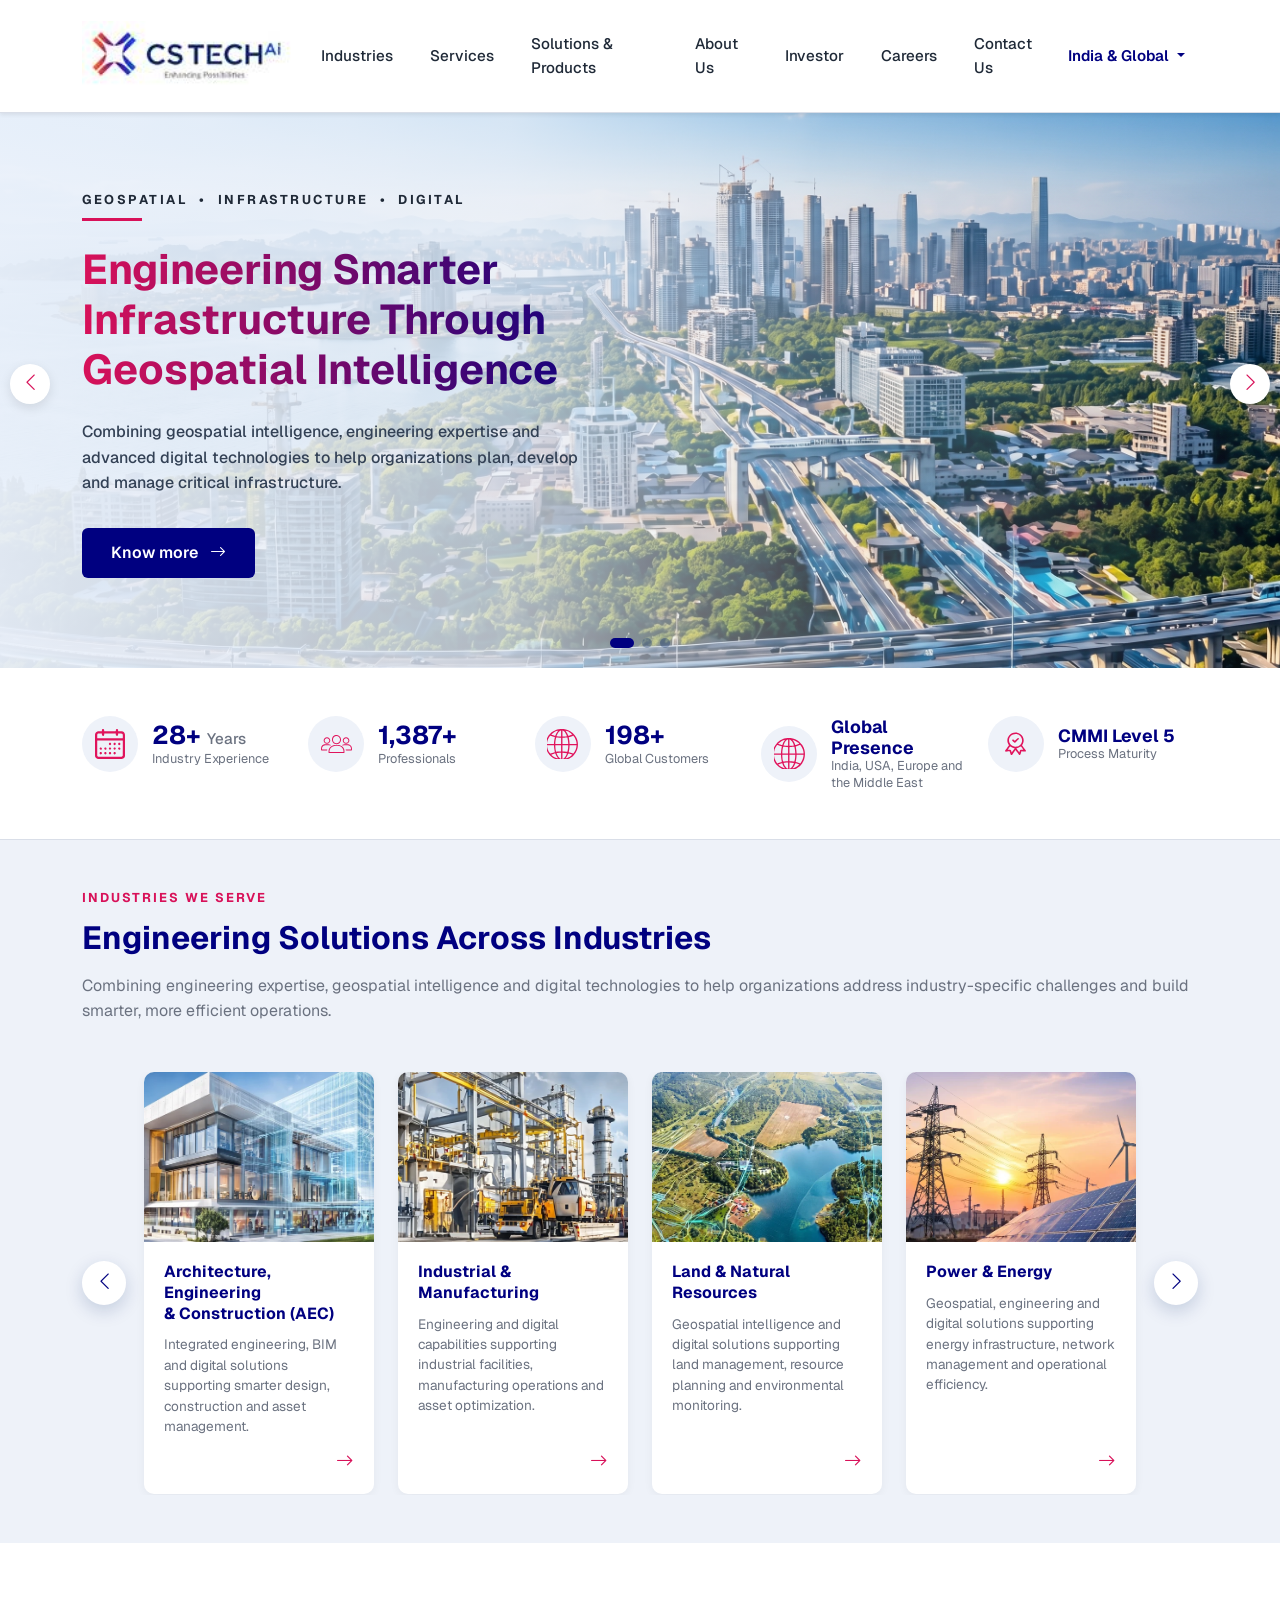
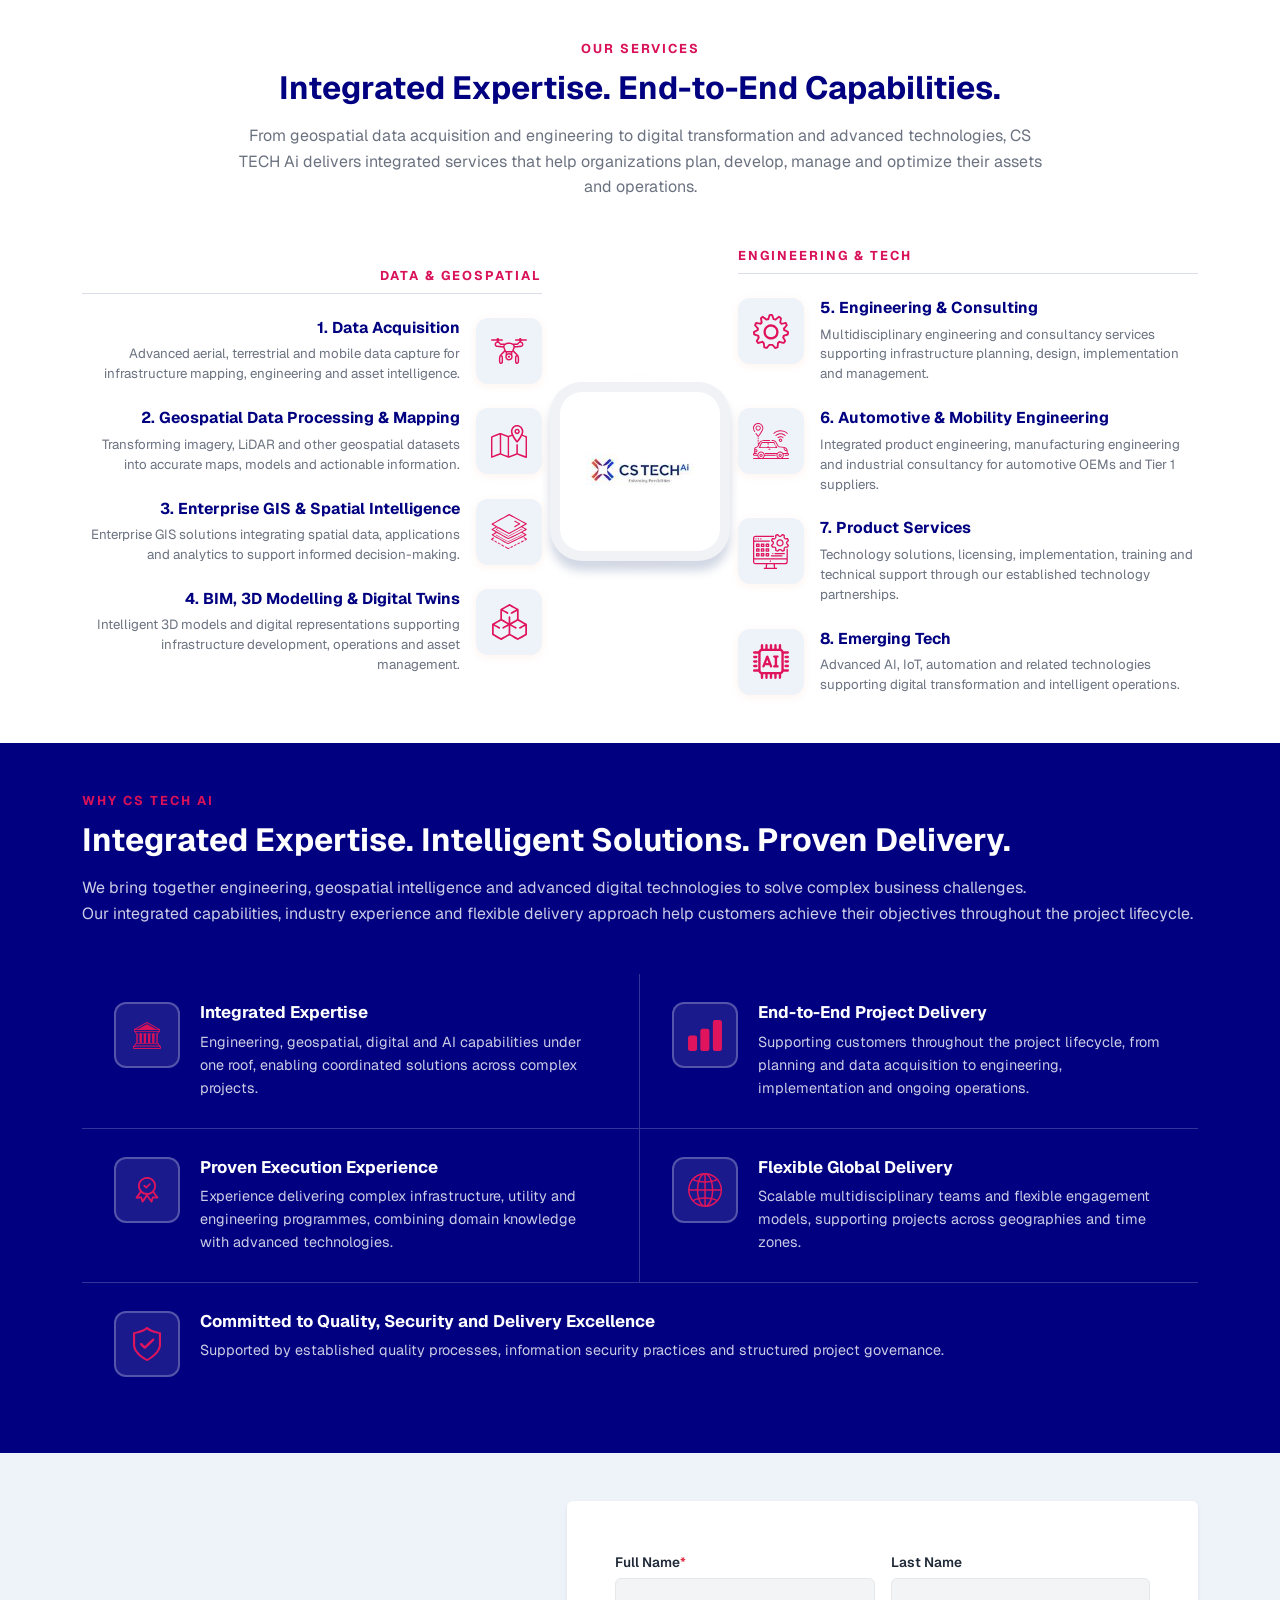
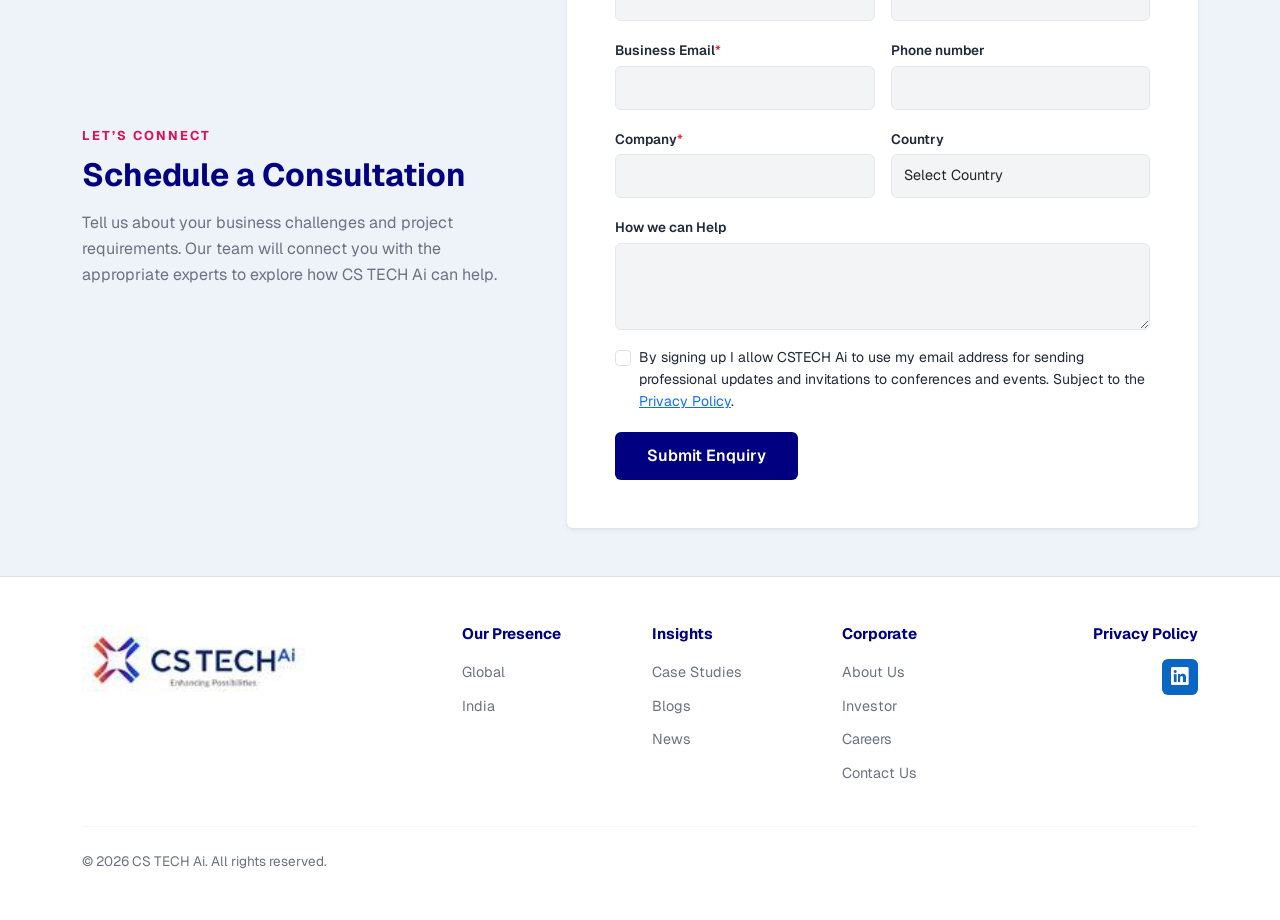
==== commit b7554957: "9/10/26 homepage changes" ====
--- a/index.html
+++ b/index.html
@@ -19,17 +19,15 @@
             --cs-primary: #000080;
             --cs-primary-dark: #000055;
             --cs-primary-light: #1a1aa0;
-            --cs-accent: #E55B1D;
-            --cs-icon: #E55B1D;
+            --cs-accent: #d81159;
+            --cs-icon: #d81159;
             --cs-magenta: #d81159;
             font-family: 'Geist', 'Inter', 'Segoe UI', system-ui, -apple-system, sans-serif;
         }
-        /* Updated gradient per brand: orange → magenta → purple → navy */
+        /* Brand gradient: magenta → navy */
         body.home-page .hero-title-gradient {
             background: linear-gradient(90deg,
-                #FF5622 0%,
-                #d81159 40%,
-                #9C00A7 65%,
+                #d81159 0%,
                 #000080 100%);
             -webkit-background-clip: text;
             background-clip: text;
@@ -128,7 +126,7 @@
                                         </h1>
                                         <p class="hero-sub">
                                             A testament to the culture of trust, innovation, and
-                                            teamwork <br/>at CS TECH Ai.
+                                            teamwork at CS TECH Ai.
                                         </p>
                                         <a href="#" class="btn hero-btn">
                                             Learn More <i class="bi bi-arrow-right ms-2"></i>
@@ -156,8 +154,9 @@
                                             Mobility
                                         </h1>
                                         <p class="hero-sub">
-                                            From design to validation, engineering services across product<br/>
-                                            development, industrial automation, and electrification <br/>for OEMs &amp; Tier 1&rsquo;s globally.
+                                            From design to validation, engineering services across product
+                                            development, industrial automation, and electrification
+                                            for OEMs &amp; Tier 1&rsquo;s globally.
                                         </p>
                                         <a href="#" class="btn hero-btn">
                                             Learn More <i class="bi bi-arrow-right ms-2"></i>
@@ -189,7 +188,7 @@
             <div class="row g-3 text-center text-lg-start">
                 <div class="col-6 col-md-4 col-lg">
                     <div class="stat-item">
-                        <div class="stat-icon"><i class="svg-icon icon-calendar"></i></div>
+                        <div class="stat-icon stat-icon-img"><img src="img/icons/calendar.svg" alt="" class="stat-icon-raster"></div>
                         <div>
                             <h3 class="stat-number"><span data-count="28">0</span>+ <small>Years</small></h3>
                             <p class="stat-label">Industry Experience</p>
@@ -198,7 +197,7 @@
                 </div>
                 <div class="col-6 col-md-4 col-lg">
                     <div class="stat-item">
-                        <div class="stat-icon"><i class="svg-icon icon-peoples"></i></div>
+                        <div class="stat-icon stat-icon-img"><img src="img/icons/peoples.svg" alt="" class="stat-icon-raster"></div>
                         <div>
                             <h3 class="stat-number"><span data-count="1400" data-format="comma">0</span>+</h3>
                             <p class="stat-label">Professionals</p>
@@ -207,7 +206,7 @@
                 </div>
                 <div class="col-6 col-md-4 col-lg">
                     <div class="stat-item">
-                        <div class="stat-icon"><i class="svg-icon icon-web"></i></div>
+                        <div class="stat-icon stat-icon-img"><img src="img/icons/globe.svg" alt="" class="stat-icon-raster"></div>
                         <div>
                             <h3 class="stat-number"><span data-count="200">0</span>+</h3>
                             <p class="stat-label">Global Customers</p>
@@ -219,13 +218,13 @@
                         <div class="stat-icon stat-icon-img"><img src="img/icons/globe.svg" alt="" class="stat-icon-raster"></div>
                         <div>
                             <h3 class="stat-number stat-sm">Global Presence</h3>
-                            <p class="stat-label">India, USA, Europe<br>and the Middle East</p>
-                        </div>
-                    </div>
-                </div>
-                <div class="col-12 col-md-6 col-lg">
+                            <p class="stat-label">India, USA, Europe and the Middle East</p>
+                        </div>
+                    </div>
+                </div>
+                <div class="col-6 col-md-6 col-lg">
                     <div class="stat-item">
-                        <div class="stat-icon"><i class="svg-icon icon-badge"></i></div>
+                        <div class="stat-icon stat-icon-img"><img src="img/icons/badge.svg" alt="" class="stat-icon-raster"></div>
                         <div>
                             <h3 class="stat-number stat-sm">CMMI Level 5</h3>
                             <p class="stat-label">Process Maturity</p>
@@ -255,7 +254,7 @@
                         <!-- Card 1 -->
                         <div class="industry-slide">
                             <div class="industry-card">
-                                <div class="industry-img" style="background-image:url('img/AEC.png')"></div>
+                                <div class="industry-img" style="background-image:url('img/AEC.webp')"></div>
                                 <div class="industry-body">
                                     <h5>Architecture, Engineering<br>&amp; Construction (AEC)</h5>
                                     <p>Integrated engineering, BIM and digital solutions supporting smarter design, construction and asset management.</p>
@@ -266,7 +265,7 @@
                         <!-- Card 2 -->
                         <div class="industry-slide">
                             <div class="industry-card">
-                                <div class="industry-img" style="background-image:url('img/Industrial.png')"></div>
+                                <div class="industry-img" style="background-image:url('img/Industrial.webp')"></div>
                                 <div class="industry-body">
                                     <h5>Industrial &amp; Manufacturing</h5>
                                     <p>Engineering and digital capabilities supporting industrial facilities, manufacturing operations and asset optimization.</p>
@@ -277,7 +276,7 @@
                         <!-- Card 3 -->
                         <div class="industry-slide">
                             <div class="industry-card">
-                                <div class="industry-img" style="background-image:url('img/land.png')"></div>
+                                <div class="industry-img" style="background-image:url('img/land.webp')"></div>
                                 <div class="industry-body">
                                     <h5>Land &amp; Natural Resources</h5>
                                     <p>Geospatial intelligence and digital solutions supporting land management, resource planning and environmental monitoring.</p>
@@ -288,7 +287,7 @@
                         <!-- Card 4 -->
                         <div class="industry-slide">
                             <div class="industry-card">
-                                <div class="industry-img" style="background-image:url('img/power.png')"></div>
+                                <div class="industry-img" style="background-image:url('img/power.webp')"></div>
                                 <div class="industry-body">
                                     <h5>Power &amp; Energy</h5>
                                     <p>Geospatial, engineering and digital solutions supporting energy infrastructure, network management and operational efficiency.</p>
@@ -299,7 +298,7 @@
                         <!-- Card 5 -->
                         <div class="industry-slide">
                             <div class="industry-card">
-                                <div class="industry-img" style="background-image:url('img/Telecommunication.png')"></div>
+                                <div class="industry-img" style="background-image:url('img/Telecommunication.webp')"></div>
                                 <div class="industry-body">
                                     <h5>Telecommunications</h5>
                                     <p>Geospatial and engineering capabilities supporting telecommunications infrastructure development and network management.</p>
@@ -310,7 +309,7 @@
                         <!-- Card 6 -->
                         <div class="industry-slide">
                             <div class="industry-card">
-                                <div class="industry-img" style="background-image:url('img/Transportation.png')"></div>
+                                <div class="industry-img" style="background-image:url('img/Transportation.webp')"></div>
                                 <div class="industry-body">
                                     <h5>Transportation Infrastructure</h5>
                                     <p>Integrated engineering, geospatial and digital capabilities supporting the development and management of transportation infrastructure.</p>
@@ -321,7 +320,7 @@
                         <!-- Card 7 -->
                         <div class="industry-slide">
                             <div class="industry-card">
-                                <div class="industry-img" style="background-image:url('img/water.png')"></div>
+                                <div class="industry-img" style="background-image:url('img/water.webp')"></div>
                                 <div class="industry-body">
                                     <h5>Water &amp; Wastewater</h5>
                                     <p>Engineering, digital monitoring and management solutions supporting efficient and resilient water infrastructure.</p>
@@ -332,7 +331,7 @@
                         <!-- Card 8 -->
                         <div class="industry-slide">
                             <div class="industry-card">
-                                <div class="industry-img" style="background-image:url('img/mobility.png')"></div>
+                                <div class="industry-img" style="background-image:url('img/mobility.webp')"></div>
                                 <div class="industry-body">
                                     <h5>Automotive &amp; Mobility</h5>
                                     <p>Integrated product engineering, manufacturing engineering and specialized solutions supporting next-generation mobility.</p>
@@ -350,7 +349,7 @@
     </section>
 
     <!-- ===================== INDUSTRY FLIP CARDS (full width) ===================== -->
-    <section class="industry-flip-section py-5 ">
+    <!-- <section class="industry-flip-section py-5 ">
         <div class="container px-3 px-md-4">
             <div class="industry-flip-header text-center">
                 <p class="section-eyebrow">INDUSTRIES AT A GLANCE</p>
@@ -478,7 +477,7 @@
             <div class="industry-flip-dots" aria-hidden="true"></div>
             </div>
         </div>
-    </section>
+    </section> -->
 
     <!-- ===================== SERVICES SECTION ===================== -->
     <section id="services" class="services-section py-5">
@@ -502,28 +501,28 @@
                                 <h5>1. Data Acquisition</h5>
                                 <p>Advanced aerial, terrestrial and mobile data capture for infrastructure mapping, engineering and asset intelligence.</p>
                             </div>
-                            <div class="split-icon"><i class="svg-icon icon-drone"></i></div>
+                            <div class="split-icon"><img src="img/icons/drone.svg" class="stat-icon-raster"></div>
                         </div>
                         <div class="split-service split-service-left">
                             <div class="split-content">
                                 <h5>2. Geospatial Data Processing &amp; Mapping</h5>
                                 <p>Transforming imagery, LiDAR and other geospatial datasets into accurate maps, models and actionable information.</p>
                             </div>
-                            <div class="split-icon"><i class="svg-icon icon-map"></i></div>
+                            <div class="split-icon"><img src="img/icons/map.svg" class="stat-icon-raster"></div>
                         </div>
                         <div class="split-service split-service-left">
                             <div class="split-content">
                                 <h5>3. Enterprise GIS &amp; Spatial Intelligence</h5>
                                 <p>Enterprise GIS solutions integrating spatial data, applications and analytics to support informed decision-making.</p>
                             </div>
-                            <div class="split-icon"><i class="svg-icon icon-stacks"></i></div>
+                            <div class="split-icon"><img src="img/icons/stacks.svg" class="stat-icon-raster"></div>
                         </div>
                         <div class="split-service split-service-left">
                             <div class="split-content">
                                 <h5>4. BIM, 3D Modelling &amp; Digital Twins</h5>
                                 <p>Intelligent 3D models and digital representations supporting infrastructure development, operations and asset management.</p>
                             </div>
-                            <div class="split-icon"><i class="svg-icon icon-cube"></i></div>
+                            <div class="split-icon"><img src="img/icons/cube.svg" class="stat-icon-raster"></div>
                         </div>
                     </div>
                     <!-- <div class="services-side-cta d-none d-lg-block text-end">
@@ -546,28 +545,28 @@
                     <h6 class="services-side-heading text-lg-start">ENGINEERING &amp; TECH</h6>
                     <div class="split-services">
                         <div class="split-service split-service-right">
-                            <div class="split-icon"><i class="svg-icon icon-settings-1"></i></div>
+                            <div class="split-icon"><img src="img/icons/settings-1.svg" class="stat-icon-raster"></div>
                             <div class="split-content">
                                 <h5>5. Engineering &amp; Consulting</h5>
                                 <p>Multidisciplinary engineering and consultancy services supporting infrastructure planning, design, implementation and management.</p>
                             </div>
                         </div>
                         <div class="split-service split-service-right">
-                            <div class="split-icon"><i class="svg-icon icon-car-mobile"></i></div>
+                            <div class="split-icon"><img src="img/icons/car-mobile.svg" class="stat-icon-raster"></div>
                             <div class="split-content">
                                 <h5>6. Automotive &amp; Mobility Engineering</h5>
                                 <p>Integrated product engineering, manufacturing engineering and industrial consultancy for automotive OEMs and Tier 1 suppliers.</p>
                             </div>
                         </div>
                         <div class="split-service split-service-right">
-                            <div class="split-icon"><i class="svg-icon icon-computer"></i></div>
+                            <div class="split-icon"><img src="img/icons/computer.svg" class="stat-icon-raster"></div>
                             <div class="split-content">
                                 <h5>7. Product Services</h5>
                                 <p>Technology solutions, licensing, implementation, training and technical support through our established technology partnerships.</p>
                             </div>
                         </div>
                         <div class="split-service split-service-right">
-                            <div class="split-icon"><i class="svg-icon icon-ai"></i></div>
+                            <div class="split-icon"><img src="img/icons/ai.svg" class="stat-icon-raster"></div>
                             <div class="split-content">
                                 <h5>8. Emerging Tech</h5>
                                 <p>Advanced AI, IoT, automation and related technologies supporting digital transformation and intelligent operations.</p>
@@ -604,7 +603,7 @@
                 </div>
                 <div class="col-md-6">
                     <div class="why-item">
-                        <div class="why-icon"><i class="svg-icon icon-cellular-network"></i></div>
+                        <div class="why-icon"><img src="img/icons/cellular-network.svg" class="stat-icon-raster"></div>
                         <div>
                             <h5>End-to-End Project Delivery</h5>
                             <p>Supporting customers throughout the project lifecycle, from planning and data acquisition to engineering, implementation and ongoing operations.</p>
@@ -613,7 +612,7 @@
                 </div>
                 <div class="col-md-6">
                     <div class="why-item">
-                        <div class="why-icon"><i class="svg-icon icon-badge"></i></div>
+                        <div class="why-icon"><img src="img/icons/badge.svg" class="stat-icon-raster"></div>
                         <div>
                             <h5>Proven Execution Experience</h5>
                             <p>Experience delivering complex infrastructure, utility and engineering programmes, combining domain knowledge with advanced technologies.</p>
@@ -622,7 +621,7 @@
                 </div>
                 <div class="col-md-6">
                     <div class="why-item">
-                        <div class="why-icon"><i class="svg-icon icon-web"></i></div>
+                        <div class="why-icon"><img src="img/icons/web.svg" class="stat-icon-raster"></div>
                         <div>
                             <h5>Flexible Global Delivery</h5>
                             <p>Scalable multidisciplinary teams and flexible engagement models, supporting projects across geographies and time zones.</p>
@@ -631,7 +630,7 @@
                 </div>
                 <div class="col-12 why-commit">
                     <div class="why-item">
-                        <div class="why-icon"><i class="svg-icon icon-shield"></i></div>
+                        <div class="why-icon"><img src="img/icons/shield.svg" class="stat-icon-raster"></div>
                         <div>
                             <h5>Committed to Quality, Security and Delivery Excellence</h5>
                             <p>Supported by established quality processes, information security practices and structured project governance.</p>
--- a/css/style.css
+++ b/css/style.css
@@ -13,8 +13,14 @@
     --cs-border: #D9DEE8;
 }
 
-* {
+*,
+*::before,
+*::after {
     box-sizing: border-box;
+}
+
+html, body {
+    overflow-x: hidden;
 }
 
 /* SVG icon utility - render any SVG as a currentColor-coloured shape via CSS mask */
@@ -427,10 +433,10 @@
 }
 
 .stat-icon-raster {
-    width: 60%;
-    height: 60%;
+    width: 55%;
+    height: 55%;
     object-fit: contain;
-    filter: brightness(0) saturate(100%) invert(39%) sepia(85%) saturate(1572%) hue-rotate(355deg) brightness(96%) contrast(89%);
+    filter: brightness(0) saturate(100%) invert(18%) sepia(90%) saturate(4800%) hue-rotate(330deg) brightness(90%) contrast(95%);
 }
 
 .stat-number {
@@ -1314,18 +1320,32 @@
             rgba(234, 241, 251, 0.65) 100%);
     }
 
-    .hero-slide-gptw,
-    .hero-slide-mobility {
+    .hero-slide-gptw {
         background-size: auto 60%;
         background-position: right -5% bottom 10%;
     }
 
-    .hero-slide-gptw .hero-overlay,
-    .hero-slide-mobility .hero-overlay {
+    .hero-slide-mobility {
+        background-size: cover;
+        background-position: center bottom;
+    }
+
+    .hero-slide-mobility .hero-title br {
+        display: none;
+    }
+
+    .hero-slide-gptw .hero-overlay {
         background: linear-gradient(180deg,
             rgba(234, 241, 251, 0.92) 0%,
             rgba(234, 241, 251, 0.78) 50%,
             rgba(234, 241, 251, 0.65) 100%);
+    }
+
+    .hero-slide-mobility .hero-overlay {
+        background: linear-gradient(180deg,
+            rgba(234, 241, 251, 0.95) 0%,
+            rgba(234, 241, 251, 0.85) 55%,
+            rgba(234, 241, 251, 0.5) 100%);
     }
 
     .hero-badges {
@@ -1389,9 +1409,21 @@
         margin-top: 24px;
     }
 
-    /* Mobile: give Why items more breathing room between title and copy */
+    /* Why section: tighter heading/description spacing */
+    .why-section .section-title {
+        margin-bottom: 0.6rem;
+    }
+
+    .why-section .section-sub {
+        margin-bottom: 1.5rem !important;
+    }
+
     .why-item h5 {
-        margin-bottom: 12px;
+        margin-bottom: 6px;
+    }
+
+    .why-item p {
+        line-height: 1.5;
     }
 
     .why-item {
@@ -1410,6 +1442,13 @@
 }
 
 @media (max-width: 767.98px) {
+    /* Tablet margins: 40px left/right (override Bootstrap fixed container) */
+    .container {
+        max-width: 100%;
+        padding-left: 40px;
+        padding-right: 40px;
+    }
+
     .industry-slider-wrap {
         padding: 0 40px;
     }
@@ -1420,17 +1459,9 @@
         font-size: 1rem;
     }
 
-    /* Hero content aligns with navbar logo on mobile: nudge the inner padding */
-    .hero-slide .container,
-    .hero-section .container {
-        padding-left: 20px;
-        padding-right: 20px;
-    }
-
-    /* Stats bar on mobile: consistent icon size + spacing */
+    /* Stats bar on tablet: consistent icon size + spacing */
     .stat-item {
         gap: 12px;
-        margin-bottom: 6px;
     }
 
     .stat-icon {
@@ -1438,11 +1469,56 @@
         height: 50px;
         font-size: 1.4rem;
     }
+
+    /* Equal spacing in stats: use uniform row gaps */
+    .stats-section .row {
+        row-gap: 20px !important;
+    }
+
+    .stats-section .row > [class*="col"] {
+        margin-bottom: 0;
+    }
+
+    /* Why section stacked: add dividers between items */
+    .why-grid > [class*="col"] {
+        padding: 1rem 0;
+        border-bottom: 1px solid rgba(255, 255, 255, 0.15);
+    }
+
+    .why-grid > [class*="col"]:last-child {
+        border-bottom: none;
+    }
 }
 
 @media (max-width: 575.98px) {
+    /* Mobile margins: 20px left/right (container is fluid at this width) */
+    .container {
+        padding-left: 20px;
+        padding-right: 20px;
+    }
+
     .hero-title {
         font-size: 1.6rem;
+        margin-bottom: 1rem;
+    }
+
+    .hero-eyebrow {
+        font-size: 0.7rem;
+        letter-spacing: 2px;
+        margin-bottom: 0.4rem;
+    }
+
+    .hero-divider {
+        margin-bottom: 1rem;
+    }
+
+    .hero-sub {
+        font-size: 0.9rem;
+        margin-bottom: 1.5rem;
+    }
+
+    .hero-slide-mobility .hero-title {
+        font-size: 1.4rem;
     }
 
     .hero-badge {
@@ -1451,7 +1527,8 @@
     }
 
     .hero-slide {
-        min-height: 480px;
+        padding: 50px 0;
+        min-height: auto;
     }
 
     .service-card {
@@ -1466,6 +1543,77 @@
     .industry-slide {
         flex: 0 0 100%;
         max-width: 100%;
+    }
+
+    .stat-icon {
+        width: 44px;
+        height: 44px;
+    }
+
+    .stat-number {
+        font-size: 1.35rem;
+    }
+
+    .stat-number.stat-sm {
+        font-size: 1rem;
+    }
+
+    .stat-label {
+        font-size: 0.75rem;
+    }
+
+    .stat-item {
+        gap: 10px;
+    }
+
+    /* Equal row spacing in stats */
+    .stats-section .row {
+        row-gap: 16px !important;
+    }
+
+    .section-title {
+        font-size: 1.4rem;
+    }
+
+    .section-sub {
+        font-size: 0.88rem;
+    }
+
+    .why-section .section-title {
+        font-size: 1.3rem;
+        margin-bottom: 0.5rem;
+    }
+
+    .why-section .section-sub {
+        margin-bottom: 1rem !important;
+    }
+
+    .why-item h5 {
+        font-size: 1rem;
+        margin-bottom: 4px;
+    }
+
+    .why-item p {
+        font-size: 0.85rem;
+        line-height: 1.45;
+    }
+
+    .why-icon {
+        width: 50px;
+        height: 50px;
+        font-size: 1.4rem;
+    }
+
+    .footer-brand img {
+        height: 70px;
+    }
+
+    .contact-form {
+        padding: 1.25rem !important;
+    }
+
+    .industry-slider-wrap {
+        padding: 0 20px;
     }
 }
 
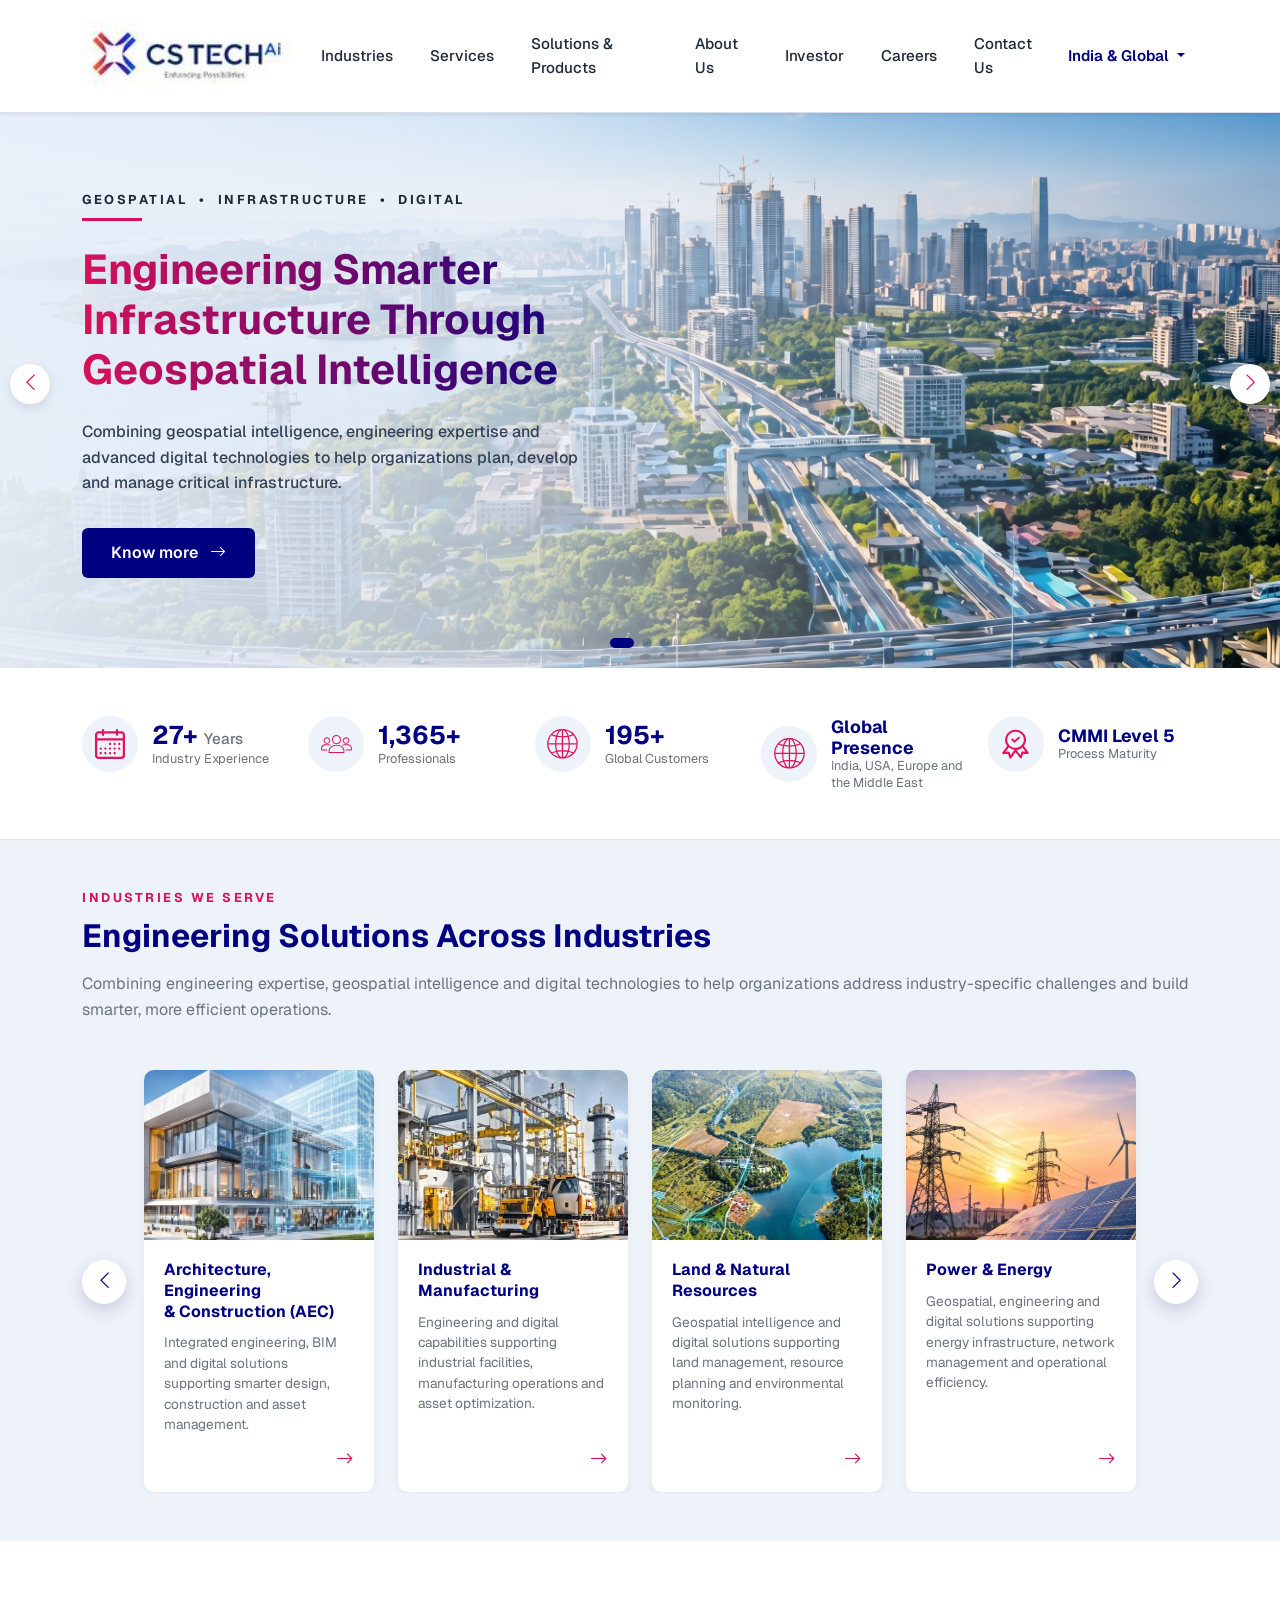
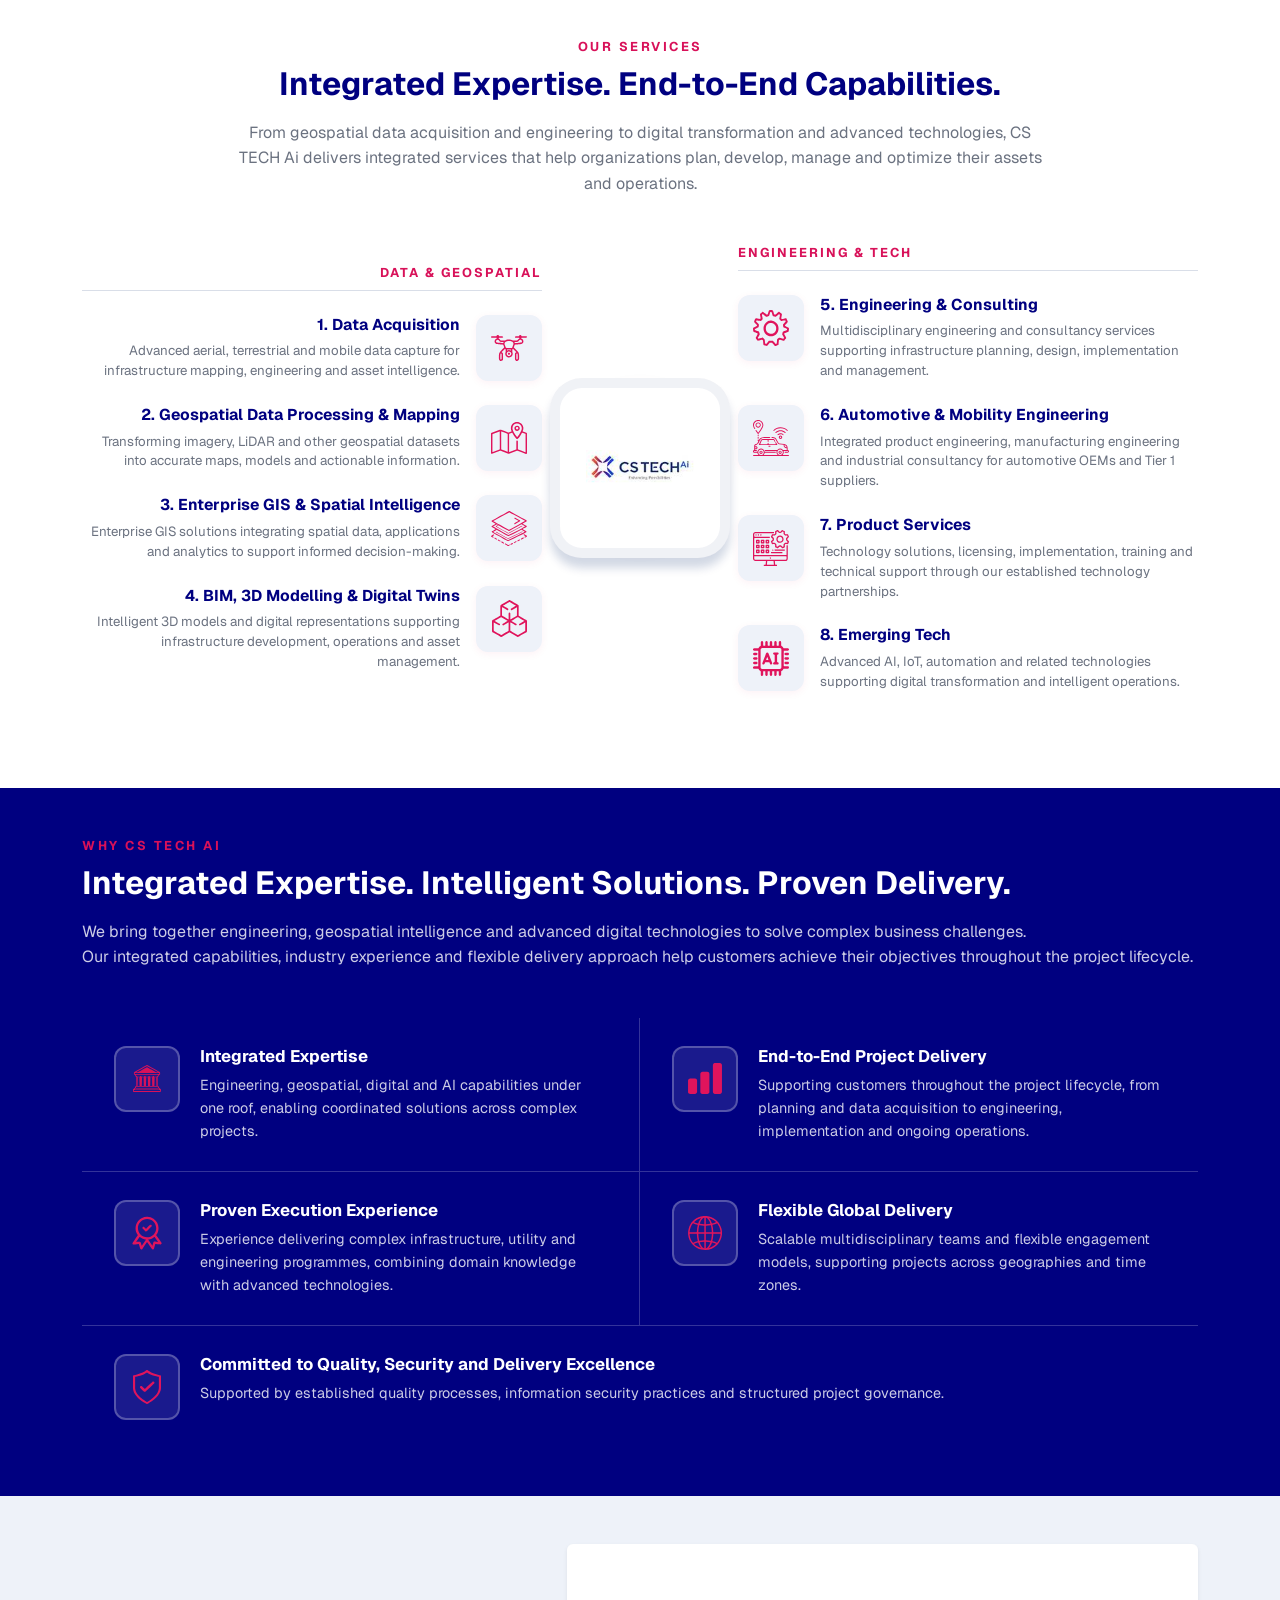
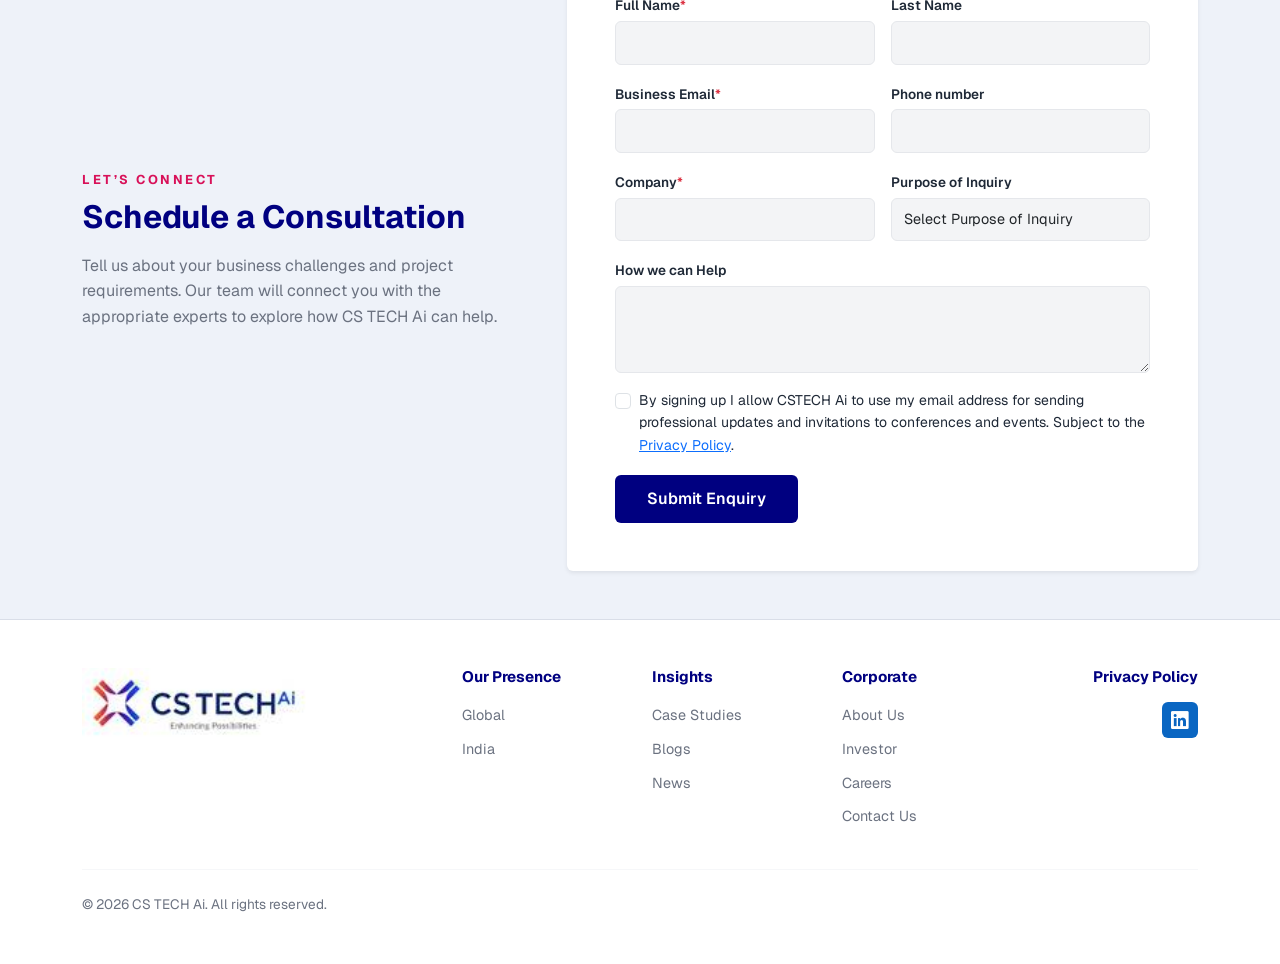
==== commit fe4afa3a: "Color changes and Industry page changes" ====
--- a/index.html
+++ b/index.html
@@ -13,69 +13,12 @@
     <link href="https://fonts.googleapis.com/css2?family=Geist:wght@400;500;600;700;800&display=swap" rel="stylesheet">
     <link rel="stylesheet" href="css/style.css">
     <link rel="stylesheet" href="css/icons.css">
-    <style>
-        /* Homepage-only brand palette + font override (CS TECH Ai website colors) */
-        body.home-page {
-            --cs-primary: #000080;
-            --cs-primary-dark: #000055;
-            --cs-primary-light: #1a1aa0;
-            --cs-accent: #d81159;
-            --cs-icon: #d81159;
-            --cs-magenta: #d81159;
-            font-family: 'Geist', 'Inter', 'Segoe UI', system-ui, -apple-system, sans-serif;
-        }
-        /* Brand gradient: magenta → navy */
-        body.home-page .hero-title-gradient {
-            background: linear-gradient(90deg,
-                #d81159 0%,
-                #000080 100%);
-            -webkit-background-clip: text;
-            background-clip: text;
-            -webkit-text-fill-color: transparent;
-            color: transparent;
-        }
-    </style>
 </head>
 
-<body class="home-page">
+<body>
 
     <!-- ===================== NAVBAR ===================== -->
-    <nav class="navbar navbar-expand-lg bg-white shadow-sm fixed-top py-3">
-        <div class="container">
-            <a class="navbar-brand d-flex align-items-center" href="#">
-                <!-- Logo placeholder -->
-                <img src="img/main-logo.jpg" alt="CS TECH Ai" class="site-logo" onerror="this.style.display='none'">
-                <!-- <span class="logo-text ms-2">
-                    <span class="logo-main">CS TECH</span><sup class="logo-sup">Ai</sup>
-                    <small class="d-block logo-tag">Enhancing Possibilities</small>
-                </span> -->
-            </a>
-            <button class="navbar-toggler" type="button" data-bs-toggle="collapse" data-bs-target="#mainNav">
-                <span class="navbar-toggler-icon"></span>
-            </button>
-            <div class="collapse navbar-collapse" id="mainNav">
-                <ul class="navbar-nav mx-auto align-items-lg-center gap-lg-2">
-                    <li class="nav-item"><a class="nav-link" href="industries.html">Industries</a></li>
-                    <li class="nav-item"><a class="nav-link" href="#services">Services</a></li>
-                    <li class="nav-item"><a class="nav-link" href="#">Solutions &amp; Products</a></li>
-                    <li class="nav-item"><a class="nav-link" href="#">About Us</a></li>
-                    <li class="nav-item"><a class="nav-link" href="#">Investor</a></li>
-                    <li class="nav-item"><a class="nav-link" href="#">Careers</a></li>
-                    <li class="nav-item"><a class="nav-link" href="#contact">Contact Us</a></li>
-                </ul>
-                <div class="dropdown">
-                    <button class="btn btn-link region-btn dropdown-toggle" data-bs-toggle="dropdown">
-                        India &amp; Global
-                    </button>
-                    <ul class="dropdown-menu dropdown-menu-end">
-                        <li><a class="dropdown-item" href="#">Global</a></li>
-                        <li><a class="dropdown-item" href="#">USA</a></li>
-                        <li><a class="dropdown-item" href="#">GCC</a></li>
-                    </ul>
-                </div>
-            </div>
-        </div>
-    </nav>
+    <div id="site-header"></div>
 
     <!-- ===================== HERO SECTION ===================== -->
     <section class="hero-section">
@@ -582,7 +525,7 @@
     </section>
 
     <!-- ===================== WHY CS TECH AI ===================== -->
-    <section class="why-section py-5 text-white">
+    <section class="why-section py-5 text-white mt-5">
         <div class="container">
             <p class="section-eyebrow">WHY CS TECH AI</p>
             <h2 class="section-title text-white">Integrated Expertise. Intelligent Solutions. Proven Delivery.</h2>
@@ -678,13 +621,14 @@
                                 <input type="text" class="form-control" required>
                             </div>
                             <div class="col-md-6">
-                                <label class="form-label">Country</label>
+                                <label class="form-label">Purpose of Inquiry</label>
                                 <select class="form-select">
-                                    <option value="">Select Country</option>
-                                    <option>India</option>
-                                    <option>USA</option>
-                                    <option>UK</option>
-                                    <option>UAE</option>
+                                    <option value="">Select Purpose of Inquiry</option>
+                                    <option>General Information</option>
+                                    <option>Service/Solution Enquiry</option>
+                                    <option>Feedback</option>
+                                    <option>Careers</option>
+                                    <option>Other</option>
                                 </select>
                             </div>
                             <div class="col-12">
@@ -711,53 +655,12 @@
     </section>
 
     <!-- ===================== FOOTER ===================== -->
-    <footer class="site-footer py-5">
-        <div class="container">
-            <div class="row g-4">
-                <div class="col-md-4">
-                    <a href="#" class="footer-brand">
-                         <img src="img/main-logo.jpg" alt="">
-                    </a>
-                </div>
-                <div class="col-6 col-md-2">
-                    <h6 class="footer-heading">Our Presence</h6>
-                    <ul class="footer-list">
-                        <li><a href="#">Global</a></li>
-                        <li><a href="#">India</a></li>
-                    </ul>
-                </div>
-                <div class="col-6 col-md-2">
-                    <h6 class="footer-heading">Insights</h6>
-                    <ul class="footer-list">
-                        <li><a href="#">Case Studies</a></li>
-                        <li><a href="#">Blogs</a></li>
-                        <li><a href="#">News</a></li>
-                    </ul>
-                </div>
-                <div class="col-6 col-md-2">
-                    <h6 class="footer-heading">Corporate</h6>
-                    <ul class="footer-list">
-                        <li><a href="#">About Us</a></li>
-                        <li><a href="#">Investor</a></li>
-                        <li><a href="#">Careers</a></li>
-                        <li><a href="#">Contact Us</a></li>
-                    </ul>
-                </div>
-                <div class="col-6 col-md-2 text-md-end">
-                    <h6 class="footer-heading">Privacy Policy</h6>
-                    <a href="#" class="social-link" aria-label="LinkedIn">
-                        <i class="bi bi-linkedin"></i>
-                    </a>
-                </div>
-            </div>
-            <hr class="footer-divider">
-            <p class="footer-copy mb-0">&copy; 2026 CS TECH Ai. All rights reserved.</p>
-        </div>
-    </footer>
+    <div id="site-footer"></div>
 
     <script src="https://cdn.jsdelivr.net/npm/bootstrap@5.3.8/dist/js/bootstrap.bundle.min.js"
         integrity="sha384-FKyoEForCGlyvwx9Hj09JcYn3nv7wiPVlz7YYwJrWVcXK/BmnVDxM+D2scQbITxI"
         crossorigin="anonymous"></script>
+    <script src="js/include.js"></script>
 
     <script>
         // ===== Industries slider =====
--- a/css/style.css
+++ b/css/style.css
@@ -1,12 +1,11 @@
 ﻿/* ===================== GLOBAL ===================== */
 :root {
-    /* Brand palette from CS TECH Ai Brand Color 1.pdf
-       Primary RGB(3, 40, 107) = #03286B (deep brand navy) */
-    --cs-primary: #03286B;
-    --cs-primary-dark: #021F55;
-    --cs-primary-light: #0A3A8C;
-    --cs-accent: #E55B1D;
-    --cs-icon: #E55B1D;
+    --cs-primary: #000080;
+    --cs-primary-dark: #000055;
+    --cs-primary-light: #1a1aa0;
+    --cs-accent: #d81159;
+    --cs-icon: #d81159;
+    --cs-magenta: #d81159;
     --cs-text: #1f2937;
     --cs-muted: #6b7280;
     --cs-bg-light: #EEF2F9;
@@ -36,7 +35,7 @@
 }
 
 body {
-    font-family: 'Inter', 'Segoe UI', system-ui, -apple-system, sans-serif;
+    font-family: 'Geist', 'Inter', 'Segoe UI', system-ui, -apple-system, sans-serif;
     color: var(--cs-text);
     line-height: 1.6;
     padding-top: 100px;
@@ -46,8 +45,8 @@
     color: var(--cs-accent);
     font-size: 0.8rem;
     font-weight: 700;
-    letter-spacing: 2px;
-    margin-bottom: 0.6rem;
+    letter-spacing: 2.5px;
+    margin-bottom: 0.5rem;
     text-transform: uppercase;
 }
 
@@ -60,6 +59,8 @@
     font-weight: 700;
     color: var(--cs-primary);
     margin-bottom: 1rem;
+    overflow-wrap: break-word;
+    word-wrap: break-word;
 }
 
 .section-title.text-white {
@@ -216,14 +217,11 @@
     margin-bottom: 1.5rem;
 }
 
-/* Gradient title used on slides 2 and 3 */
+/* Gradient title: magenta → navy */
 .hero-title-gradient {
     background: linear-gradient(90deg,
-        #e55b1d 0%,
-        #e55b1d 18%,
-        #a04285 55%,
-        #4e3a9b 85%,
-        var(--cs-primary) 100%);
+        #d81159 0%,
+        #000080 100%);
     -webkit-background-clip: text;
     background-clip: text;
     -webkit-text-fill-color: transparent;
@@ -340,7 +338,7 @@
 
 .hero-badge:hover {
     transform: translateX(-6px) translateY(-3px);
-    box-shadow: 0 16px 35px rgba(242, 101, 34, 0.4);
+    box-shadow: 0 16px 35px rgba(216, 17, 89, 0.25);
     color: #fff;
 }
 
@@ -952,13 +950,13 @@
     color: var(--cs-icon);
     font-size: 1.75rem;
     flex-shrink: 0;
-    box-shadow: 0 2px 8px rgba(242, 101, 34, 0.08);
+    box-shadow: 0 2px 8px rgba(216, 17, 89, 0.06);
     transition: all 0.25s ease;
 }
 
 .split-service:hover .split-icon {
     background: #fff;
-    box-shadow: 0 6px 18px rgba(242, 101, 34, 0.25);
+    box-shadow: 0 6px 18px rgba(216, 17, 89, 0.15);
     transform: translateY(-2px);
 }
 
@@ -998,8 +996,8 @@
     inset: 10%;
     border-radius: 50%;
     background: radial-gradient(circle,
-        rgba(242, 101, 34, 0.25) 0%,
-        rgba(242, 101, 34, 0.08) 45%,
+        rgba(216, 17, 89, 0.15) 0%,
+        rgba(216, 17, 89, 0.05) 45%,
         transparent 72%);
     filter: blur(20px);
     z-index: 0;
@@ -1057,7 +1055,7 @@
     justify-content: center;
     color: #fff;
     font-size: 2rem;
-    box-shadow: 0 10px 30px rgba(242, 101, 34, 0.5);
+    box-shadow: 0 10px 30px rgba(216, 17, 89, 0.3);
     margin-bottom: 12px;
 }
 
@@ -1674,7 +1672,7 @@
 
 .industry-hero .section-eyebrow {
     margin-bottom: 1rem;
-    border-top: 3px solid var(--cs-accent);
+    border-bottom: 3px solid var(--cs-accent);
     display: inline-block;
     padding-top: 10px;
 }
@@ -1701,14 +1699,17 @@
 
 .scale-icon {
     color: var(--cs-icon);
-    font-size: 2rem;
+    font-size: 1.25rem;
     margin-bottom: 10px;
 }
-
+.scale-icon img {
+    width: 50px;
+    height: 50px;
+}
 .scale-number {
     color: var(--cs-primary);
     font-weight: 700;
-    font-size: 1.75rem;
+    font-size: 1.50rem;
     margin-bottom: 6px;
     line-height: 1.2;
 }
@@ -1794,7 +1795,7 @@
 .flip-back h6 {
     color: #fff;
     font-weight: 700;
-    font-size: 0.85rem;
+    font-size: 0.95rem;
     letter-spacing: 0.5px;
     text-transform: uppercase;
     margin-bottom: 10px;
@@ -1821,8 +1822,8 @@
 }
 
 .ws-icon {
-    width: 48px;
-    height: 48px;
+    width: 60px;
+    height: 60px;
     border-radius: 50%;
     background: #eaf1fb;
     color: var(--cs-icon);
@@ -1832,6 +1833,10 @@
     justify-content: center;
     flex-shrink: 0;
     margin-bottom: 2px;
+}
+.ws-icon img {
+    width: 35px;
+    height: 35px;
 }
 
 .ws-body {
@@ -1868,13 +1873,15 @@
 .side-items {
     display: flex;
     flex-direction: column;
-    gap: 36px;
+    gap: 24px;
+    justify-content: center;
+    height: 100%;
 }
 
 .side-item {
     display: flex;
-    align-items: center;
-    gap: 18px;
+    align-items: flex-start;
+    gap: 16px;
     transition: transform 0.3s ease;
 }
 
@@ -1904,8 +1911,8 @@
     color: var(--cs-icon);
     font-size: 1.3rem;
     flex-shrink: 0;
-    box-shadow: 0 6px 18px rgba(242, 101, 34, 0.3),
-                inset 0 0 0 1px rgba(242, 101, 34, 0.08);
+    box-shadow: 0 4px 12px rgba(216, 17, 89, 0.15),
+                inset 0 0 0 1px rgba(216, 17, 89, 0.06);
     z-index: 1;
 }
 
@@ -1914,12 +1921,12 @@
     position: absolute;
     inset: -16px;
     background: radial-gradient(circle,
-        rgba(242, 101, 34, 0.3) 0%,
-        rgba(242, 101, 34, 0.12) 45%,
-        rgba(242, 101, 34, 0) 75%);
+        rgba(216, 17, 89, 0.12) 0%,
+        rgba(216, 17, 89, 0.04) 45%,
+        rgba(216, 17, 89, 0) 75%);
     border-radius: 50%;
     z-index: -1;
-    filter: blur(5px);
+    filter: blur(4px);
 }
 
 .side-content {
@@ -1958,7 +1965,7 @@
 
 .hub-ring-outer {
     inset: 0;
-    border: 2px dashed rgba(242, 101, 34, 0.3);
+    border: 2px dashed rgba(216, 17, 89, 0.25);
     animation: hub-rotate 60s linear infinite;
 }
 
@@ -1968,16 +1975,16 @@
     inset: -8%;
     border-radius: 50%;
     background: radial-gradient(circle,
-        rgba(242, 101, 34, 0.15) 0%,
-        rgba(242, 101, 34, 0.04) 50%,
+        rgba(216, 17, 89, 0.1) 0%,
+        rgba(216, 17, 89, 0.03) 50%,
         transparent 72%);
     z-index: -1;
-    filter: blur(10px);
+    filter: blur(8px);
 }
 
 .hub-ring-inner {
     inset: 22%;
-    border: 1px dashed rgba(242, 101, 34, 0.4);
+    border: 1px dashed rgba(216, 17, 89, 0.3);
     animation: hub-rotate 30s linear infinite reverse;
 }
 
@@ -1993,21 +2000,23 @@
     width: 120px;
     height: 120px;
     border-radius: 50%;
-    background: #03286B;
+    background: var(--cs-primary);
     display: flex;
     align-items: center;
     justify-content: center;
-    color: var(--cs-icon);
     font-size: 2.6rem;
-    /* box-shadow: 0 14px 40px rgba(242, 101, 34, 0.45),
-                0 0 0 10px rgba(242, 101, 34, 0.08); */
+    box-shadow: 0 8px 24px rgba(0, 0, 128, 0.25);
     z-index: 2;
+}
+
+.hub-core img {
+    filter: brightness(0) invert(1);
 }
 
 .hub-mini {
     position: absolute;
-    width: 50px;
-    height: 50px;
+    width: 60px;
+    height: 60px;
     border-radius: 50%;
     background: #fff;
     display: flex;
@@ -2015,10 +2024,14 @@
     justify-content: center;
     color: var(--cs-icon);
     font-size: 1.1rem;
-    box-shadow: 0 6px 16px rgba(242, 101, 34, 0.3),
-                inset 0 0 0 1px rgba(242, 101, 34, 0.1);
+    box-shadow: 0 4px 12px rgba(216, 17, 89, 0.15),
+                inset 0 0 0 1px rgba(216, 17, 89, 0.08);
     z-index: 3;
     transition: transform 0.3s ease;
+}
+.hub-mini img {
+    width: 32px;
+    height: 32px;
 }
 
 .hub-mini::before {
@@ -2026,11 +2039,11 @@
     position: absolute;
     inset: -10px;
     background: radial-gradient(circle,
-        rgba(242, 101, 34, 0.28) 0%,
-        rgba(242, 101, 34, 0) 70%);
+        rgba(216, 17, 89, 0.12) 0%,
+        rgba(216, 17, 89, 0) 70%);
     border-radius: 50%;
     z-index: -1;
-    filter: blur(5px);
+    filter: blur(4px);
 }
 
 .hub-mini:hover {
@@ -2195,8 +2208,8 @@
     }
 
     .scale-item {
-        flex: 0 0 50%;
-        max-width: 50%;
+        flex: 0 0 33.333%;
+        max-width: 33.333%;
         border-bottom: 1px solid var(--cs-border);
     }
 
@@ -2231,8 +2244,9 @@
     }
 
     .scale-item {
-        flex: 0 0 100%;
-        max-width: 100%;
+        flex: 0 0 50%;
+        max-width: 50%;
+        padding: 16px 6px;
     }
 
     .achievements-hub {
@@ -2265,7 +2279,7 @@
 }
 
 .cd-hero-left {
-    background: var(--cs-primary, #03286B);
+    background: var(--cs-primary, #000080);
     color: #fff;
     padding: 60px 50px 60px 7vw;
     display: flex;
@@ -2293,7 +2307,7 @@
     display: inline-block;
     width: 36px;
     height: 3px;
-    background: var(--cs-icon, #E55B1D);
+    background: var(--cs-icon, #d81159);
     border-radius: 2px;
 }
 
@@ -2313,7 +2327,7 @@
 }
 
 .cd-hero-btn {
-    background: var(--cs-icon, #E55B1D);
+    background: var(--cs-icon, #d81159);
     color: #fff;
     padding: 12px 26px;
     border-radius: 4px;
@@ -2323,7 +2337,7 @@
 }
 
 .cd-hero-btn:hover {
-    background: #c9491a;
+    background: #b80e4d;
     color: #fff;
     transform: translateY(-2px);
 }
@@ -2331,7 +2345,7 @@
 .cd-hero-right {
     position: relative;
     min-height: 440px;
-    background: #0b1f3f;
+    background: #000055;
     overflow: hidden;
 }
 
@@ -2429,7 +2443,7 @@
     display: inline-block;
     width: 28px;
     height: 3px;
-    background: var(--cs-icon, #E55B1D);
+    background: var(--cs-icon, #d81159);
     border-radius: 2px;
     vertical-align: middle;
     margin-right: 10px;
@@ -2459,13 +2473,13 @@
     display: flex;
     align-items: center;
     justify-content: center;
-    color: var(--cs-primary, #03286B);
+    color: var(--cs-primary, #000080);
     font-size: 1.9rem;
     flex-shrink: 0;
 }
 
 .cd-cap-card h5 {
-    color: var(--cs-primary, #03286B);
+    color: var(--cs-primary, #000080);
     font-weight: 700;
     font-size: 1rem;
     margin-bottom: 8px;
@@ -2515,20 +2529,20 @@
     display: flex;
     align-items: center;
     justify-content: center;
-    color: var(--cs-primary, #03286B);
+    color: var(--cs-primary, #000080);
     font-size: 1.8rem;
     flex-shrink: 0;
 }
 
 .cd-step-no {
-    color: var(--cs-icon, #E55B1D);
+    color: var(--cs-icon, #d81159);
     font-size: 1.6rem;
     font-weight: 700;
     letter-spacing: 1px;
 }
 
 .cd-step h5 {
-    color: var(--cs-primary, #03286B);
+    color: var(--cs-primary, #000080);
     font-weight: 700;
     font-size: 1rem;
     margin-bottom: 6px;
@@ -2542,7 +2556,7 @@
 }
 
 .cd-step-arrow {
-    color: var(--cs-icon, #E55B1D);
+    color: var(--cs-icon, #d81159);
     font-size: 1.6rem;
     font-weight: 700;
     padding-top: 28px;
@@ -2561,9 +2575,9 @@
 .cd-apps-banner {
     position: relative;
     background:
-        radial-gradient(circle at 15% 25%, rgba(229, 91, 29, 0.18) 0%, transparent 45%),
-        radial-gradient(circle at 85% 75%, rgba(10, 58, 140, 0.5) 0%, transparent 50%),
-        linear-gradient(135deg, var(--cs-primary, #03286B) 0%, var(--cs-primary-dark, #021F55) 100%);
+        radial-gradient(circle at 15% 25%, rgba(216, 17, 89, 0.12) 0%, transparent 45%),
+        radial-gradient(circle at 85% 75%, rgba(0, 0, 128, 0.4) 0%, transparent 50%),
+        linear-gradient(135deg, var(--cs-primary, #000080) 0%, var(--cs-primary-dark, #000055) 100%);
     padding: 80px 0 180px;
     color: #fff;
     overflow: hidden;
@@ -2641,7 +2655,7 @@
     display: flex;
     align-items: center;
     justify-content: center;
-    color: var(--cs-primary, #03286B);
+    color: var(--cs-primary, #000080);
     font-size: 2rem;
     margin-bottom: 22px;
     position: relative;
@@ -2654,8 +2668,8 @@
     inset: -8px;
     border-radius: 50%;
     background: radial-gradient(circle,
-        rgba(229, 91, 29, 0.18) 0%,
-        rgba(229, 91, 29, 0.05) 50%,
+        rgba(216, 17, 89, 0.12) 0%,
+        rgba(216, 17, 89, 0.04) 50%,
         transparent 72%);
     opacity: 0;
     transition: opacity 0.3s ease;
@@ -2664,8 +2678,8 @@
 
 .cd-app-card:hover .cd-app-icon {
     background: #fff;
-    color: var(--cs-icon, #E55B1D);
-    box-shadow: 0 6px 18px rgba(229, 91, 29, 0.25);
+    color: var(--cs-icon, #d81159);
+    box-shadow: 0 4px 12px rgba(216, 17, 89, 0.15);
 }
 
 .cd-app-card:hover .cd-app-icon::before {
@@ -2673,7 +2687,7 @@
 }
 
 .cd-app-card h5 {
-    color: var(--cs-primary, #03286B);
+    color: var(--cs-primary, #000080);
     font-weight: 700;
     font-size: 1.05rem;
     margin-bottom: 12px;
@@ -2692,12 +2706,12 @@
     display: inline-flex;
     align-items: center;
     gap: 8px;
-    color: var(--cs-primary, #03286B);
+    color: var(--cs-primary, #000080);
     font-weight: 700;
     font-size: 0.85rem;
     text-decoration: none;
     padding: 10px 22px;
-    border: 2px solid var(--cs-primary, #03286B);
+    border: 2px solid var(--cs-primary, #000080);
     border-radius: 6px;
     transition: all 0.25s ease;
     text-transform: uppercase;
@@ -2705,8 +2719,8 @@
 }
 
 .cd-app-btn:hover {
-    background: var(--cs-icon, #E55B1D);
-    border-color: var(--cs-icon, #E55B1D);
+    background: var(--cs-icon, #d81159);
+    border-color: var(--cs-icon, #d81159);
     color: #fff;
     transform: translateY(-1px);
     gap: 12px;
@@ -2817,6 +2831,28 @@
     .cd-cap-icon {
         margin: 0 auto;
     }
+
+    .cd-app-card {
+        border-radius: 24px;
+        padding: 24px 18px 20px;
+    }
+
+    .cd-apps-banner {
+        padding: 40px 0 100px;
+    }
+
+    .cd-apps-cards {
+        margin-top: -60px;
+    }
+
+    .cd-step {
+        max-width: 280px;
+    }
+
+    .cd-step-icon {
+        width: 54px;
+        height: 54px;
+    }
 }
 
 
@@ -2833,7 +2869,7 @@
 .da-hero-right {
     position: relative;
     min-height: 440px;
-    background: #0b1f3f;
+    background: #000055;
     overflow: hidden;
 }
 
@@ -2899,13 +2935,13 @@
     display: flex;
     align-items: center;
     justify-content: center;
-    color: var(--cs-primary, #03286B);
+    color: var(--cs-primary, #000080);
     font-size: 1.5rem;
     flex-shrink: 0;
 }
 
 .da-cap-card h5 {
-    color: var(--cs-primary, #03286B);
+    color: var(--cs-primary, #000080);
     font-weight: 700;
     font-size: 1.05rem;
     line-height: 1.3;
@@ -2942,7 +2978,7 @@
     width: 6px;
     height: 6px;
     border-radius: 50%;
-    background: var(--cs-icon, #E55B1D);
+    background: var(--cs-icon, #d81159);
 }
 
 /* ---- Industries pill row ---- */
@@ -2965,7 +3001,7 @@
     background: #fff;
     border-radius: 8px;
     text-decoration: none;
-    color: var(--cs-primary, #03286B);
+    color: var(--cs-primary, #000080);
     font-weight: 700;
     font-size: 0.9rem;
     flex: 1 1 180px;
@@ -2977,11 +3013,11 @@
 .da-industry-pill:hover {
     transform: translateY(-2px);
     box-shadow: 0 8px 18px rgba(3, 40, 107, 0.12);
-    color: var(--cs-primary-dark, #021F55);
+    color: var(--cs-primary-dark, #000055);
 }
 
 .da-industry-pill .svg-icon {
-    color: var(--cs-primary, #03286B);
+    color: var(--cs-primary, #000080);
     font-size: 1.4rem;
     flex-shrink: 0;
 }
@@ -2992,7 +3028,7 @@
 }
 
 .da-industry-arrow {
-    color: var(--cs-icon, #E55B1D) !important;
+    color: var(--cs-icon, #d81159) !important;
     font-size: 1.1rem !important;
     transition: transform 0.2s ease;
 }
@@ -3038,7 +3074,7 @@
 }
 
 .da-case-tag {
-    color: var(--cs-icon, #E55B1D);
+    color: var(--cs-icon, #d81159);
     font-size: 0.72rem;
     font-weight: 700;
     letter-spacing: 1.5px;
@@ -3047,7 +3083,7 @@
 }
 
 .da-case-body h5 {
-    color: var(--cs-primary, #03286B);
+    color: var(--cs-primary, #000080);
     font-weight: 700;
     font-size: 1.05rem;
     margin-bottom: 10px;
@@ -3063,7 +3099,7 @@
 }
 
 .da-case-link {
-    color: var(--cs-icon, #E55B1D);
+    color: var(--cs-icon, #d81159);
     font-weight: 700;
     font-size: 0.85rem;
     text-decoration: none;
@@ -3075,7 +3111,7 @@
 }
 
 .da-case-link:hover {
-    color: #c9491a;
+    color: #b80e4d;
     gap: 12px;
 }
 
@@ -3095,14 +3131,26 @@
         width: 100%;
     }
 
+    .da-cap-body {
+        padding: 6px 0 0;
+    }
+
     .da-industry-pill {
         flex: 1 1 45%;
     }
 }
 
 @media (max-width: 575.98px) {
+    .da-cap-img {
+        flex: 0 0 140px;
+    }
+
     .da-industry-pill {
         flex: 1 1 100%;
+    }
+
+    .da-case-img {
+        height: 160px;
     }
 }
 
@@ -3119,7 +3167,7 @@
 .vm-hero-right {
     position: relative;
     min-height: 440px;
-    background: #0b1f3f;
+    background: #000055;
     overflow: hidden;
 }
 
@@ -3158,13 +3206,13 @@
     display: flex;
     align-items: center;
     justify-content: center;
-    color: var(--cs-primary, #03286B);
+    color: var(--cs-primary, #000080);
     font-size: 1.6rem;
     margin-bottom: 20px;
 }
 
 .vm-sol-card h5 {
-    color: var(--cs-primary, #03286B);
+    color: var(--cs-primary, #000080);
     font-weight: 700;
     font-size: 1.1rem;
     line-height: 1.3;
@@ -3203,7 +3251,7 @@
     width: 18px;
     height: 18px;
     border-radius: 50%;
-    background: var(--cs-icon, #E55B1D);
+    background: var(--cs-icon, #d81159);
 }
 
 .vm-sol-list li::after {
@@ -3220,12 +3268,12 @@
 
 /* ---- Dark navy achieve strip ---- */
 .vm-achieve {
-    background: var(--cs-primary, #03286B);
+    background: var(--cs-primary, #000080);
     color: #fff;
 }
 
 .eyebrow-light {
-    color: var(--cs-icon, #E55B1D) !important;
+    color: var(--cs-icon, #d81159) !important;
 }
 
 .vm-achieve-row {
@@ -3312,7 +3360,7 @@
     display: flex;
     align-items: center;
     justify-content: center;
-    color: var(--cs-primary, #03286B);
+    color: var(--cs-primary, #000080);
     font-size: 1.3rem;
     flex-shrink: 0;
 }
@@ -3333,10 +3381,30 @@
     .vm-achieve-item {
         flex: 1 1 45%;
     }
+
+    .vm-plat-item {
+        padding: 14px 16px;
+    }
 }
 
 @media (max-width: 575.98px) {
     .vm-achieve-item {
         flex: 1 1 100%;
     }
-}
+
+    .vm-sol-card {
+        padding: 22px 18px;
+    }
+}
+
+/* ── Global: fix g-5 row overflow at mobile ── */
+@media (max-width: 767.98px) {
+    .contact-section .container,
+    .vm-platform .container {
+        overflow-x: hidden;
+    }
+
+    .contact-section .row.g-5 {
+        --bs-gutter-x: 1.5rem;
+    }
+}
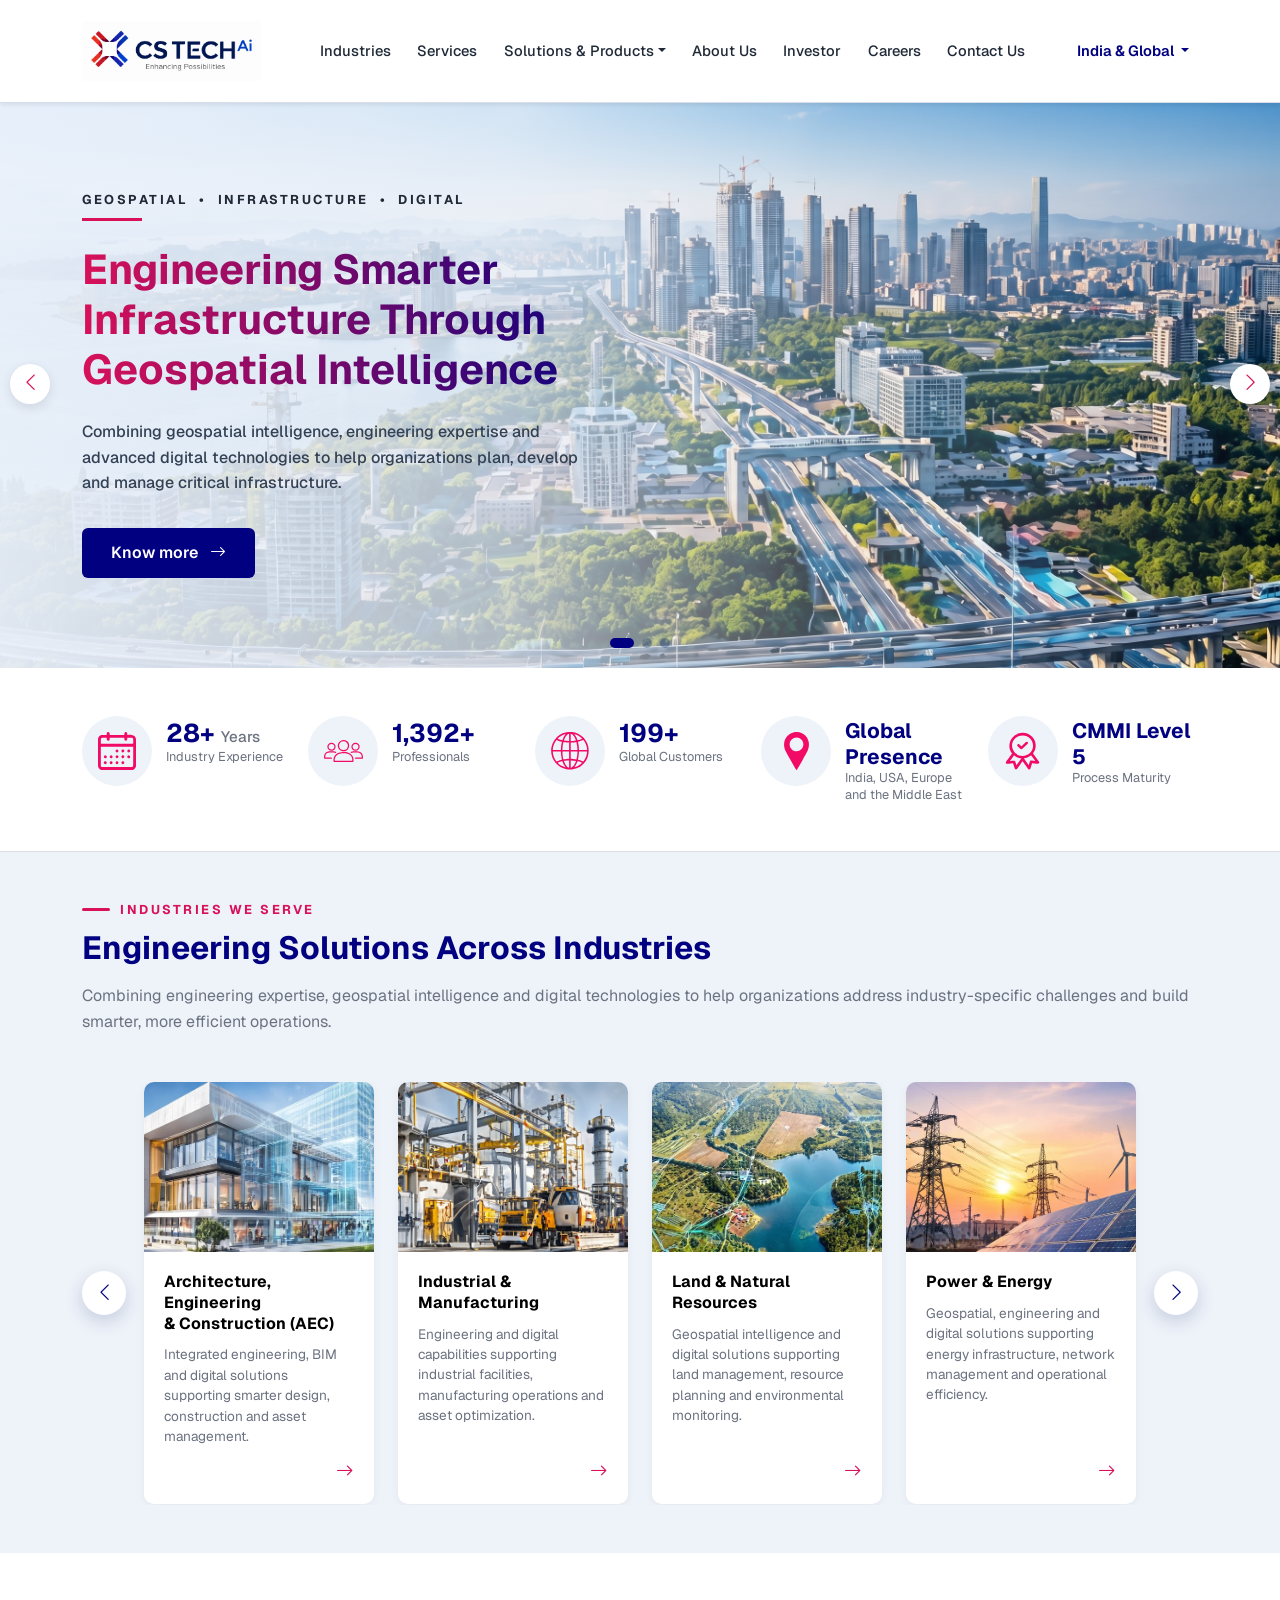
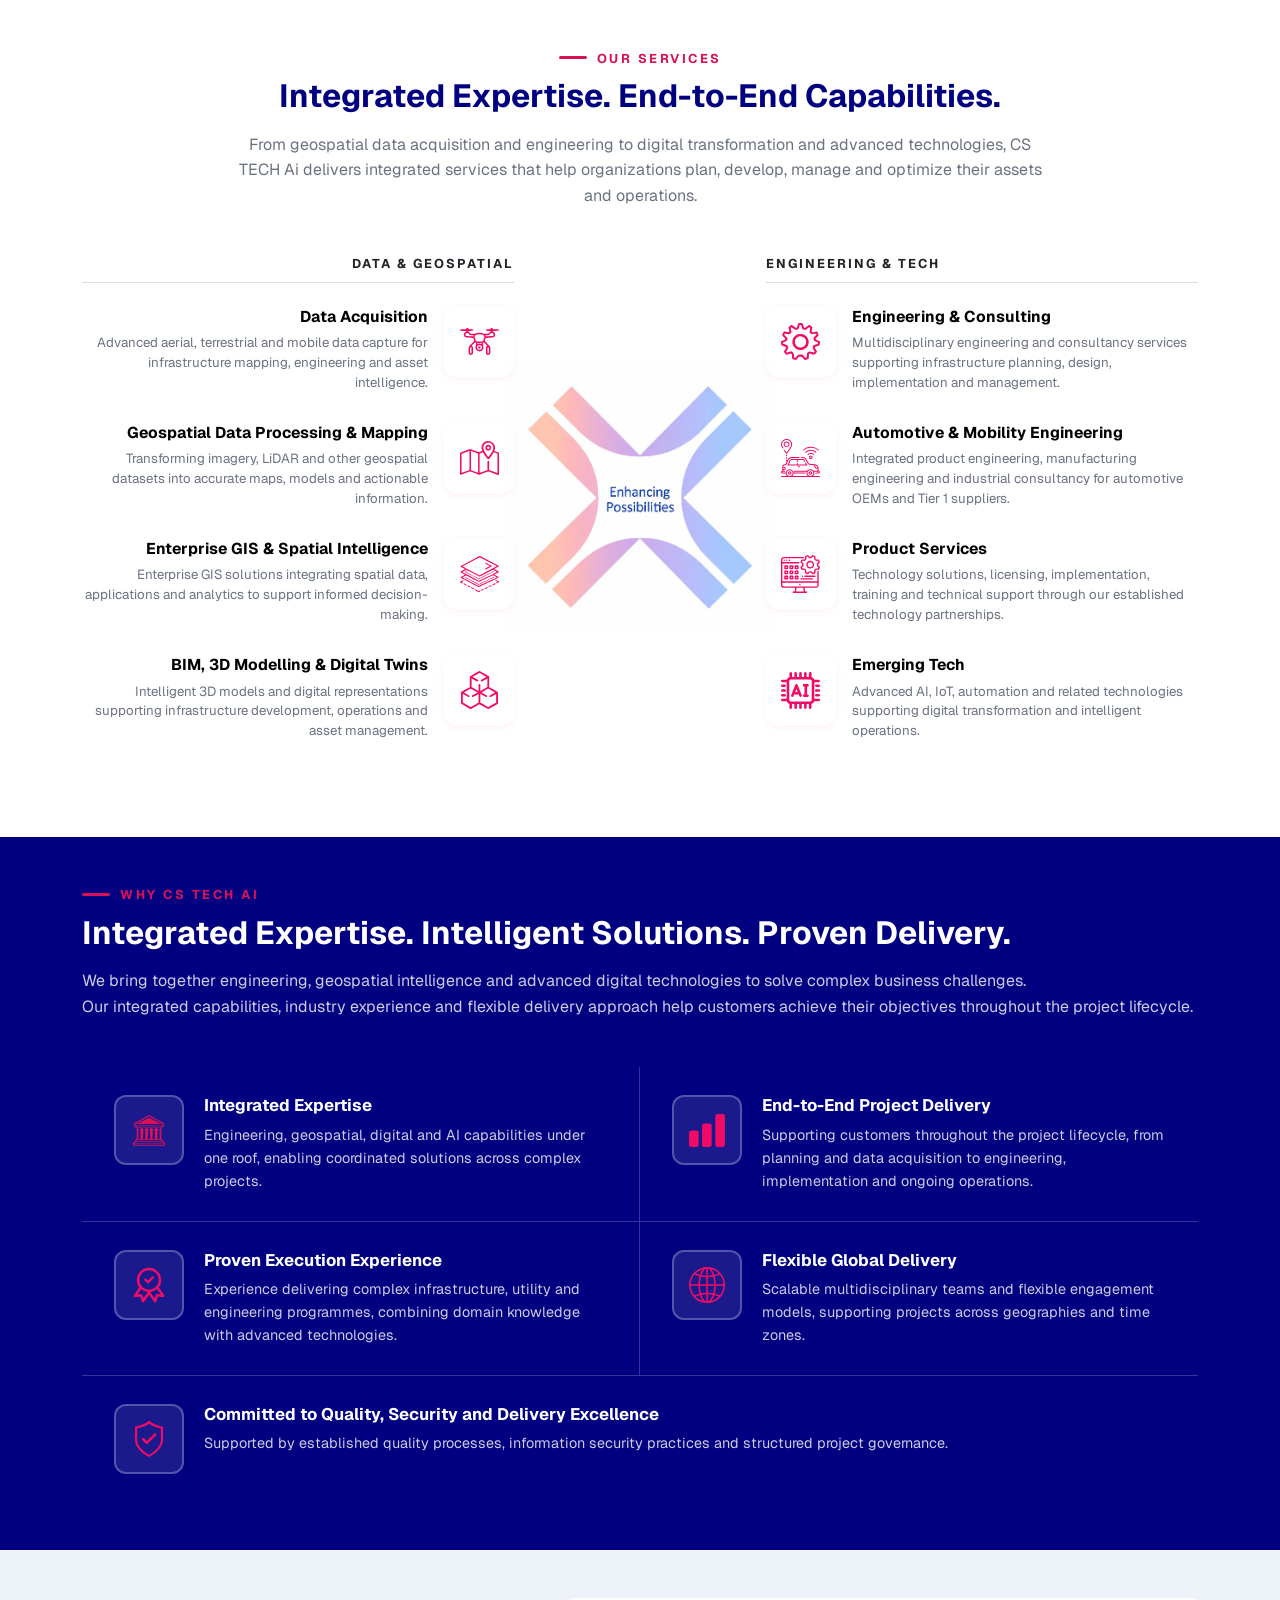
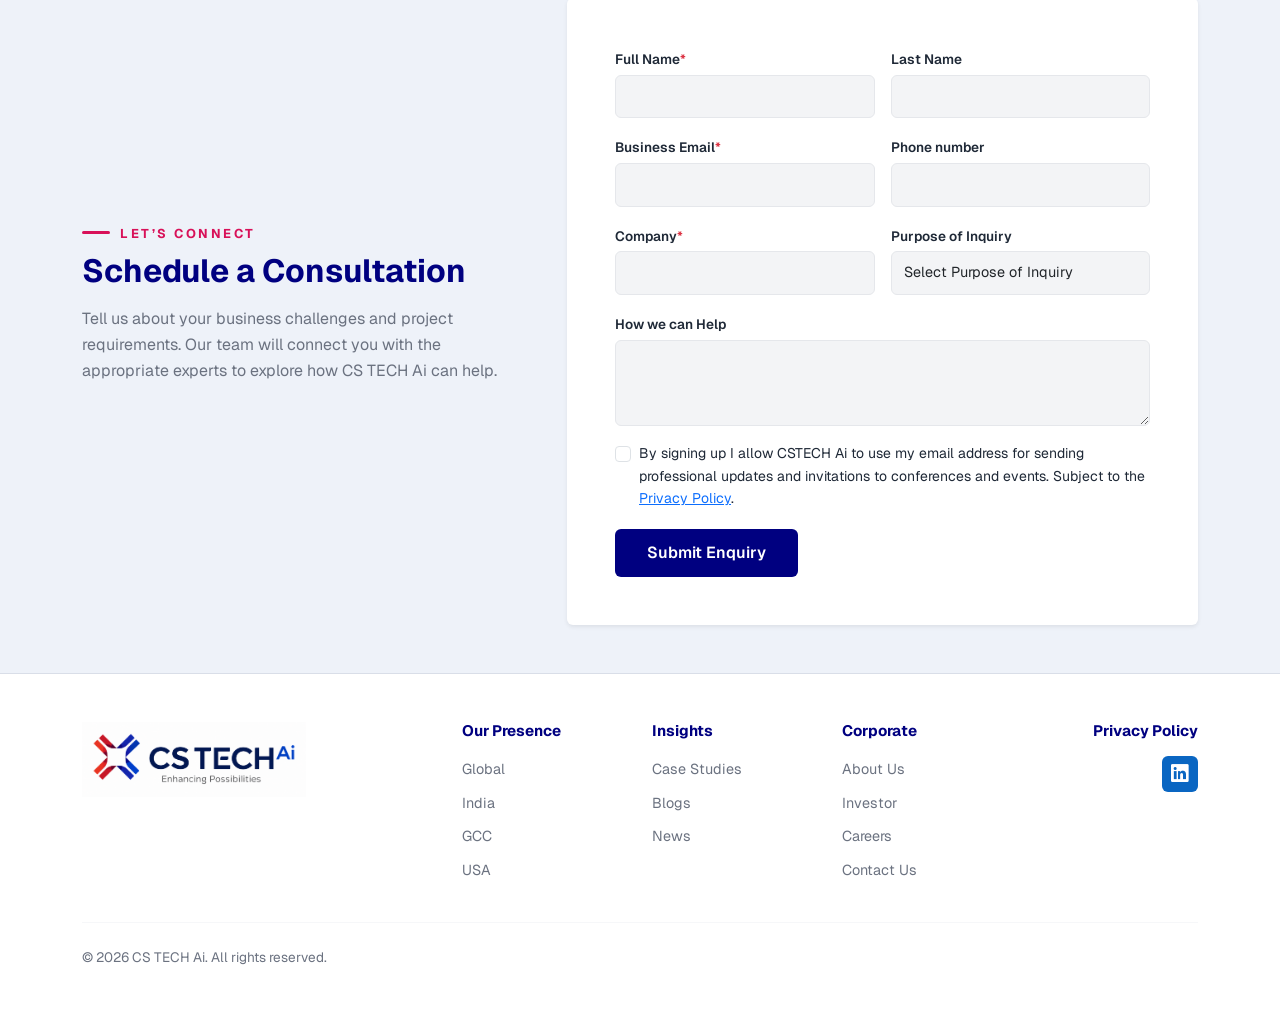
==== commit 92f1db20: "15/10/26 page update" ====
--- a/index.html
+++ b/index.html
@@ -56,20 +56,20 @@
 
                 <!-- Slide 2: Great Place to Work -->
                 <div class="carousel-item">
-                    <div class="hero-slide hero-slide-gptw" style="background-image:url('img/home-banner2.png')">
+                    <div class="hero-slide hero-slide-gptw" style="background-image:url('img/home/banner2.webp')">
                         <div class="hero-overlay"></div>
                         <div class="container position-relative">
-                            <div class="row align-items-center">
+                            <div class="row">
                                 <div class="col-lg-7 col-xl-6">
                                     <div class="hero-content">
                                         <p class="hero-eyebrow">CULTURE &nbsp;&bull;&nbsp; AWARDS &nbsp;&bull;&nbsp; RECOGNITION</p>
                                         <div class="hero-divider"></div>
-                                        <h1 class="hero-title hero-title-gradient hero-title-oneline">
+                                        <h1 class="hero-title hero-title-gradient">
                                             Great Place To Work<sup>&reg;</sup> Certified<sup>&trade;</sup>
                                         </h1>
                                         <p class="hero-sub">
                                             A testament to the culture of trust, innovation, and
-                                            teamwork at CS TECH Ai.
+                                            teamwork at <br/> CS TECH Ai.
                                         </p>
                                         <a href="#" class="btn hero-btn">
                                             Learn More <i class="bi bi-arrow-right ms-2"></i>
@@ -83,7 +83,7 @@
 
                 <!-- Slide 3: Mobility / Automotive -->
                 <div class="carousel-item">
-                    <div class="hero-slide hero-slide-mobility" style="background-image:url('img/home-banner3.png')">
+                    <div class="hero-slide hero-slide-mobility" style="background-image:url('img/home/banner3.webp')">
                         <div class="hero-overlay"></div>
                         <div class="container position-relative">
                             <div class="row">
@@ -158,7 +158,7 @@
                 </div>
                 <div class="col-6 col-md-6 col-lg">
                     <div class="stat-item">
-                        <div class="stat-icon stat-icon-img"><img src="img/icons/globe.svg" alt="" class="stat-icon-raster"></div>
+                        <div class="stat-icon stat-icon-img"><img src="img/icons/pin-location.svg" alt="" class="stat-icon-raster"></div>
                         <div>
                             <h3 class="stat-number stat-sm">Global Presence</h3>
                             <p class="stat-label">India, USA, Europe and the Middle East</p>
@@ -181,7 +181,7 @@
     <!-- ===================== INDUSTRIES SECTION ===================== -->
     <section id="industries" class="industries-section py-5 mb-5">
         <div class="container">
-            <p class="section-eyebrow">INDUSTRIES WE SERVE</p>
+            <p class="section-eyebrow"><span class="eyebrow-bar"></span>INDUSTRIES WE SERVE</p>
             <h2 class="section-title">Engineering Solutions Across Industries</h2>
             <p class="section-sub mb-5">
                 Combining engineering expertise, geospatial intelligence and digital technologies to help organizations
@@ -208,7 +208,7 @@
                         <!-- Card 2 -->
                         <div class="industry-slide">
                             <div class="industry-card">
-                                <div class="industry-img" style="background-image:url('img/Industrial.webp')"></div>
+                                <div class="industry-img" style="background-image:url('img/Industrial.png')"></div>
                                 <div class="industry-body">
                                     <h5>Industrial &amp; Manufacturing</h5>
                                     <p>Engineering and digital capabilities supporting industrial facilities, manufacturing operations and asset optimization.</p>
@@ -252,7 +252,7 @@
                         <!-- Card 6 -->
                         <div class="industry-slide">
                             <div class="industry-card">
-                                <div class="industry-img" style="background-image:url('img/Transportation.webp')"></div>
+                                <div class="industry-img" style="background-image:url('img/Infra.png')"></div>
                                 <div class="industry-body">
                                     <h5>Transportation Infrastructure</h5>
                                     <p>Integrated engineering, geospatial and digital capabilities supporting the development and management of transportation infrastructure.</p>
@@ -263,7 +263,7 @@
                         <!-- Card 7 -->
                         <div class="industry-slide">
                             <div class="industry-card">
-                                <div class="industry-img" style="background-image:url('img/water.webp')"></div>
+                                <div class="industry-img" style="background-image:url('img/water.png')"></div>
                                 <div class="industry-body">
                                     <h5>Water &amp; Wastewater</h5>
                                     <p>Engineering, digital monitoring and management solutions supporting efficient and resilient water infrastructure.</p>
@@ -425,7 +425,7 @@
     <!-- ===================== SERVICES SECTION ===================== -->
     <section id="services" class="services-section py-5">
         <div class="container text-center">
-            <p class="section-eyebrow">OUR SERVICES</p>
+            <p class="section-eyebrow"><span class="eyebrow-bar"></span>OUR SERVICES</p>
             <h2 class="section-title">Integrated Expertise. End-to-End Capabilities.</h2>
             <p class="section-sub mx-auto mb-5">
                 From geospatial data acquisition and engineering to digital transformation and advanced technologies,
@@ -437,32 +437,32 @@
             <div class="row align-items-center g-3 g-lg-2 services-split">
                 <!-- LEFT: Services 1-4 -->
                 <div class="col-lg-5 order-2 order-lg-1">
-                    <h6 class="services-side-heading">DATA &amp; GEOSPATIAL</h6>
+                    <h6 class="services-side-heading text-dark">DATA &amp; GEOSPATIAL</h6>
                     <div class="split-services">
                         <div class="split-service split-service-left">
                             <div class="split-content">
-                                <h5>1. Data Acquisition</h5>
+                                <h5>Data Acquisition</h5>
                                 <p>Advanced aerial, terrestrial and mobile data capture for infrastructure mapping, engineering and asset intelligence.</p>
                             </div>
                             <div class="split-icon"><img src="img/icons/drone.svg" class="stat-icon-raster"></div>
                         </div>
                         <div class="split-service split-service-left">
                             <div class="split-content">
-                                <h5>2. Geospatial Data Processing &amp; Mapping</h5>
+                                <h5>Geospatial Data Processing &amp; Mapping</h5>
                                 <p>Transforming imagery, LiDAR and other geospatial datasets into accurate maps, models and actionable information.</p>
                             </div>
                             <div class="split-icon"><img src="img/icons/map.svg" class="stat-icon-raster"></div>
                         </div>
                         <div class="split-service split-service-left">
                             <div class="split-content">
-                                <h5>3. Enterprise GIS &amp; Spatial Intelligence</h5>
+                                <h5>Enterprise GIS &amp; Spatial Intelligence</h5>
                                 <p>Enterprise GIS solutions integrating spatial data, applications and analytics to support informed decision-making.</p>
                             </div>
                             <div class="split-icon"><img src="img/icons/stacks.svg" class="stat-icon-raster"></div>
                         </div>
                         <div class="split-service split-service-left">
                             <div class="split-content">
-                                <h5>4. BIM, 3D Modelling &amp; Digital Twins</h5>
+                                <h5>BIM, 3D Modelling &amp; Digital Twins</h5>
                                 <p>Intelligent 3D models and digital representations supporting infrastructure development, operations and asset management.</p>
                             </div>
                             <div class="split-icon"><img src="img/icons/cube.svg" class="stat-icon-raster"></div>
@@ -478,40 +478,40 @@
                     <div class="services-visual">
                         <div class="visual-glow"></div>
                         <div class="visual-device">
-                            <img src="img/main-logo.jpg" alt="CS TECH Ai" class="visual-logo">
+                            <img src="img/home/services.webp" alt="CS TECH Ai" class="visual-logo">
                         </div>
                     </div>
                 </div>
 
                 <!-- RIGHT: Services 5-8 -->
                 <div class="col-lg-5 order-3">
-                    <h6 class="services-side-heading text-lg-start">ENGINEERING &amp; TECH</h6>
+                    <h6 class="services-side-heading text-lg-start text-dark">ENGINEERING &amp; TECH</h6>
                     <div class="split-services">
                         <div class="split-service split-service-right">
                             <div class="split-icon"><img src="img/icons/settings-1.svg" class="stat-icon-raster"></div>
                             <div class="split-content">
-                                <h5>5. Engineering &amp; Consulting</h5>
+                                <h5>Engineering &amp; Consulting</h5>
                                 <p>Multidisciplinary engineering and consultancy services supporting infrastructure planning, design, implementation and management.</p>
                             </div>
                         </div>
                         <div class="split-service split-service-right">
                             <div class="split-icon"><img src="img/icons/car-mobile.svg" class="stat-icon-raster"></div>
                             <div class="split-content">
-                                <h5>6. Automotive &amp; Mobility Engineering</h5>
+                                <h5>Automotive &amp; Mobility Engineering</h5>
                                 <p>Integrated product engineering, manufacturing engineering and industrial consultancy for automotive OEMs and Tier 1 suppliers.</p>
                             </div>
                         </div>
                         <div class="split-service split-service-right">
                             <div class="split-icon"><img src="img/icons/computer.svg" class="stat-icon-raster"></div>
                             <div class="split-content">
-                                <h5>7. Product Services</h5>
+                                <h5>Product Services</h5>
                                 <p>Technology solutions, licensing, implementation, training and technical support through our established technology partnerships.</p>
                             </div>
                         </div>
                         <div class="split-service split-service-right">
                             <div class="split-icon"><img src="img/icons/ai.svg" class="stat-icon-raster"></div>
                             <div class="split-content">
-                                <h5>8. Emerging Tech</h5>
+                                <h5>Emerging Tech</h5>
                                 <p>Advanced AI, IoT, automation and related technologies supporting digital transformation and intelligent operations.</p>
                             </div>
                         </div>
@@ -527,7 +527,7 @@
     <!-- ===================== WHY CS TECH AI ===================== -->
     <section class="why-section py-5 text-white mt-5">
         <div class="container">
-            <p class="section-eyebrow">WHY CS TECH AI</p>
+            <p class="section-eyebrow"><span class="eyebrow-bar"></span>WHY CS TECH AI</p>
             <h2 class="section-title text-white">Integrated Expertise. Intelligent Solutions. Proven Delivery.</h2>
             <p class="section-sub text-white-75 mb-5">
                 We bring together engineering, geospatial intelligence and advanced digital technologies to solve complex business challenges.<br>
@@ -589,7 +589,7 @@
         <div class="container">
             <div class="row g-5 align-items-center">
                 <div class="col-lg-5">
-                    <p class="section-eyebrow">LET&rsquo;S CONNECT</p>
+                    <p class="section-eyebrow"><span class="eyebrow-bar"></span>LET&rsquo;S CONNECT</p>
                     <h2 class="section-title">Schedule a Consultation</h2>
                     <p class="section-sub">
                         Tell us about your business challenges and project requirements.
--- a/css/style.css
+++ b/css/style.css
@@ -18,7 +18,8 @@
     box-sizing: border-box;
 }
 
-html, body {
+html,
+body {
     overflow-x: hidden;
 }
 
@@ -29,7 +30,7 @@
     height: 1em;
     background-color: currentColor;
     -webkit-mask: var(--icon) no-repeat center / contain;
-            mask: var(--icon) no-repeat center / contain;
+    mask: var(--icon) no-repeat center / contain;
     vertical-align: -0.125em;
     flex-shrink: 0;
 }
@@ -116,8 +117,9 @@
 .navbar .nav-link {
     color: var(--cs-text);
     font-weight: 500;
-    font-size: 0.95rem;
-    padding: 0.5rem 0.9rem !important;
+    font-size: 0.92rem;
+    padding: 0.5rem 0.75rem !important;
+    white-space: nowrap;
 }
 
 .navbar .nav-link:hover {
@@ -157,12 +159,13 @@
     position: absolute;
     inset: 0;
     background: linear-gradient(90deg,
-        rgba(234, 241, 251, 0.95) 0%,
-        rgba(234, 241, 251, 0.75) 40%,
-        rgba(234, 241, 251, 0.25) 65%,
-        rgba(234, 241, 251, 0) 100%);
+            rgba(234, 241, 251, 0.95) 0%,
+            rgba(234, 241, 251, 0.75) 40%,
+            rgba(234, 241, 251, 0.25) 65%,
+            rgba(234, 241, 251, 0) 100%);
     pointer-events: none;
 }
+
 
 
 .hero-content {
@@ -172,9 +175,19 @@
 
 /* GPTW slide: tall vertical badge – contain it on the right so it doesn't overflow */
 .hero-slide-gptw {
-    background-size: auto 90%;
-    background-position: right 5% center;
+    background-size: contain;
+    background-position: right 4% center;
+    background-repeat: no-repeat;
     background-color: #eaf1fb;
+}
+
+/* Keep the GPTW badge visually constrained to the right half so the left
+   content column always has clean, legible space */
+@media (min-width: 992px) {
+    .hero-slide-gptw {
+        background-size: auto 95%;
+        background-position: right 6% center;
+    }
 }
 
 /* Mobility slide: wide landscape banner – cover the whole slide, truck on right */
@@ -187,10 +200,10 @@
 .hero-slide-gptw .hero-overlay,
 .hero-slide-mobility .hero-overlay {
     background: linear-gradient(90deg,
-        rgba(234, 241, 251, 1) 0%,
-        rgba(234, 241, 251, 0.95) 35%,
-        rgba(234, 241, 251, 0.6) 55%,
-        rgba(234, 241, 251, 0) 70%);
+            rgba(234, 241, 251, 1) 0%,
+            rgba(234, 241, 251, 0.95) 35%,
+            rgba(234, 241, 251, 0.6) 55%,
+            rgba(234, 241, 251, 0) 70%);
 }
 
 .hero-eyebrow {
@@ -220,8 +233,8 @@
 /* Gradient title: magenta → navy */
 .hero-title-gradient {
     background: linear-gradient(90deg,
-        #d81159 0%,
-        #000080 100%);
+            #d81159 0%,
+            #000080 100%);
     -webkit-background-clip: text;
     background-clip: text;
     -webkit-text-fill-color: transparent;
@@ -374,7 +387,8 @@
     box-shadow: 0 4px 12px rgba(0, 0, 0, 0.1);
 }
 
-.carousel-control-prev, .carousel-control-next {
+.carousel-control-prev,
+.carousel-control-next {
     width: 60px;
     opacity: 1;
 }
@@ -412,21 +426,26 @@
 
 .stat-item {
     display: flex;
-    align-items: center;
+    align-items: flex-start;
     gap: 14px;
     text-align: left;
 }
 
+/* Nudge the content block down a touch so the icon lines up with the first line of text */
+.stat-item>div:not(.stat-icon) {
+    padding-top: 2px;
+}
+
 .stat-icon {
-    width: 56px;
-    height: 56px;
+    width: 70px;
+    height: 70px;
     background: var(--cs-bg-light);
     border-radius: 50%;
     display: flex;
     align-items: center;
     justify-content: center;
     color: var(--cs-icon);
-    font-size: 1.55rem;
+    font-size: 2rem;
     flex-shrink: 0;
 }
 
@@ -434,7 +453,7 @@
     width: 55%;
     height: 55%;
     object-fit: contain;
-    filter: brightness(0) saturate(100%) invert(18%) sepia(90%) saturate(4800%) hue-rotate(330deg) brightness(90%) contrast(95%);
+    filter: brightness(0) saturate(100%) invert(14%) sepia(94%) saturate(5300%) hue-rotate(329deg) brightness(96%) contrast(97%);
 }
 
 .stat-number {
@@ -446,7 +465,8 @@
 }
 
 .stat-number.stat-sm {
-    font-size: 1.1rem;
+    font-size: 1.3rem;
+    line-height: 1.25;
 }
 
 .stat-number small {
@@ -566,7 +586,7 @@
 }
 
 .industry-body h5 {
-    color: var(--cs-primary);
+    color: #000000;
     font-weight: 700;
     font-size: 1rem;
     margin-bottom: 10px;
@@ -716,9 +736,9 @@
     position: absolute;
     inset: 0;
     background: linear-gradient(180deg,
-        rgba(2, 31, 85, 0) 0%,
-        rgba(2, 31, 85, 0) 45%,
-        rgba(2, 31, 85, 0.75) 95%);
+            rgba(2, 31, 85, 0) 0%,
+            rgba(2, 31, 85, 0) 45%,
+            rgba(2, 31, 85, 0.75) 95%);
     pointer-events: none;
 }
 
@@ -814,6 +834,7 @@
     .industry-flip-row {
         grid-template-columns: 1fr;
     }
+
     .industry-flip-card {
         aspect-ratio: 4 / 3;
         max-width: 420px;
@@ -844,15 +865,15 @@
 }
 
 .service-icon {
-    width: 56px;
-    height: 56px;
+    width: 70px;
+    height: 70px;
     background: #fff;
     border-radius: 8px;
     display: flex;
     align-items: center;
     justify-content: center;
     color: var(--cs-icon);
-    font-size: 1.5rem;
+    font-size: 2rem;
     flex-shrink: 0;
     box-shadow: 0 2px 6px rgba(0, 0, 0, 0.05);
 }
@@ -862,7 +883,7 @@
 }
 
 .service-content h5 {
-    color: var(--cs-primary);
+    color: #000000;
     font-weight: 700;
     font-size: 1rem;
     margin-bottom: 6px;
@@ -892,7 +913,7 @@
 }
 
 .services-side-heading {
-    color: var(--cs-icon);
+    color: var(--cs-icon, #d81159);
     font-weight: 700;
     font-size: 0.8rem;
     letter-spacing: 2px;
@@ -910,7 +931,7 @@
 .split-services {
     display: flex;
     flex-direction: column;
-    gap: 24px;
+    gap: 30px;
 }
 
 .split-service {
@@ -940,32 +961,32 @@
 }
 
 .split-icon {
-    width: 66px;
-    height: 66px;
+    width: 70px;
+    height: 70px;
     border-radius: 12px;
-    background: var(--cs-bg-light);
+    /* background: var(--cs-bg-light); */
     display: flex;
     align-items: center;
     justify-content: center;
     color: var(--cs-icon);
-    font-size: 1.75rem;
+    font-size: 2rem;
     flex-shrink: 0;
     box-shadow: 0 2px 8px rgba(216, 17, 89, 0.06);
     transition: all 0.25s ease;
 }
 
-.split-service:hover .split-icon {
-    background: #fff;
+/* .split-service:hover .split-icon {
+   
     box-shadow: 0 6px 18px rgba(216, 17, 89, 0.15);
     transform: translateY(-2px);
-}
+} */
 
 .split-content {
     flex: 1;
 }
 
 .split-content h5 {
-    color: var(--cs-primary);
+    color: #000000;
     font-weight: 700;
     font-size: 0.98rem;
     margin-bottom: 6px;
@@ -984,7 +1005,7 @@
     position: relative;
     width: 100%;
     aspect-ratio: 1 / 1;
-    max-width: 220px;
+    max-width: 300px;
     margin: 0 auto;
     display: flex;
     align-items: center;
@@ -996,32 +1017,33 @@
     inset: 10%;
     border-radius: 50%;
     background: radial-gradient(circle,
-        rgba(216, 17, 89, 0.15) 0%,
-        rgba(216, 17, 89, 0.05) 45%,
-        transparent 72%);
+            rgba(216, 17, 89, 0.15) 0%,
+            rgba(216, 17, 89, 0.05) 45%,
+            transparent 72%);
     filter: blur(20px);
     z-index: 0;
 }
 
 .visual-device {
     position: relative;
-    z-index: 1;
+    z-index: 0;
     width: 100%;
     height: 100%;
     border-radius: 32px;
-    background: #fff;
+    /* background: #fff; */
     display: flex;
     align-items: center;
     justify-content: center;
-    padding: 40px 30px;
-    box-shadow: 0 10px 10px rgba(3, 40, 107, 0.18),
-                inset 0 0 0 10px rgba(3, 40, 107, 0.06);
+    padding: 10px 10px;
+    /* box-shadow: 0 10px 10px rgba(3, 40, 107, 0.18),
+                inset 0 0 0 10px rgba(3, 40, 107, 0.06); */
 }
 
 .visual-device img,
 .visual-logo {
-    max-width: 90%;
-    max-height: 90%;
+    max-width: 170%;
+    max-height: 200%;
+    z-index: 0;
     width: auto;
     height: auto;
     object-fit: contain;
@@ -1034,7 +1056,7 @@
     border-radius: 32px;
     background: linear-gradient(145deg, var(--cs-primary) 0%, var(--cs-primary-dark) 100%);
     box-shadow: 0 25px 60px rgba(3, 40, 107, 0.35),
-                inset 0 0 0 6px rgba(255, 255, 255, 0.08);
+        inset 0 0 0 6px rgba(255, 255, 255, 0.08);
     display: flex;
     flex-direction: column;
     align-items: center;
@@ -1120,33 +1142,33 @@
 
 /* 2 x 2 grid of items with clean cross dividers (first 4 items only) */
 @media (min-width: 768px) {
-    .why-section .row > .col-md-6 {
+    .why-section .row>.col-md-6 {
         padding: 1.75rem 2rem;
     }
 
-    .why-section .row > .col-md-6:nth-child(1),
-    .why-section .row > .col-md-6:nth-child(3) {
+    .why-section .row>.col-md-6:nth-child(1),
+    .why-section .row>.col-md-6:nth-child(3) {
         border-right: 1px solid rgba(255, 255, 255, 0.2);
     }
 
-    .why-section .row > .col-md-6:nth-child(1),
-    .why-section .row > .col-md-6:nth-child(2) {
+    .why-section .row>.col-md-6:nth-child(1),
+    .why-section .row>.col-md-6:nth-child(2) {
         border-bottom: 1px solid rgba(255, 255, 255, 0.2);
     }
 
-    .why-section .row > .col-md-6:nth-child(3),
-    .why-section .row > .col-md-6:nth-child(4) {
+    .why-section .row>.col-md-6:nth-child(3),
+    .why-section .row>.col-md-6:nth-child(4) {
         border-bottom: 1px solid rgba(255, 255, 255, 0.2);
     }
 
-    .why-section .row > .col-12.why-commit {
+    .why-section .row>.col-12.why-commit {
         padding: 1.75rem 2rem;
     }
 }
 
 .why-icon {
-    width: 66px;
-    height: 66px;
+    width: 70px;
+    height: 70px;
     background: rgba(255, 255, 255, 0.1);
     border: 2px solid rgba(255, 255, 255, 0.25);
     border-radius: 12px;
@@ -1154,7 +1176,7 @@
     align-items: center;
     justify-content: center;
     color: var(--cs-icon);
-    font-size: 1.75rem;
+    font-size: 2rem;
     flex-shrink: 0;
 }
 
@@ -1313,14 +1335,15 @@
 
     .hero-overlay {
         background: linear-gradient(180deg,
-            rgba(234, 241, 251, 0.92) 0%,
-            rgba(234, 241, 251, 0.78) 50%,
-            rgba(234, 241, 251, 0.65) 100%);
-    }
+                rgba(234, 241, 251, 0.92) 0%,
+                rgba(234, 241, 251, 0.78) 50%,
+                rgba(234, 241, 251, 0.65) 100%);
+    }
+
 
     .hero-slide-gptw {
-        background-size: auto 60%;
-        background-position: right -5% bottom 10%;
+        background-size: auto 65%;
+        background-position: right -8% bottom 8%;
     }
 
     .hero-slide-mobility {
@@ -1334,16 +1357,16 @@
 
     .hero-slide-gptw .hero-overlay {
         background: linear-gradient(180deg,
-            rgba(234, 241, 251, 0.92) 0%,
-            rgba(234, 241, 251, 0.78) 50%,
-            rgba(234, 241, 251, 0.65) 100%);
+                rgba(234, 241, 251, 0.92) 0%,
+                rgba(234, 241, 251, 0.78) 50%,
+                rgba(234, 241, 251, 0.65) 100%);
     }
 
     .hero-slide-mobility .hero-overlay {
         background: linear-gradient(180deg,
-            rgba(234, 241, 251, 0.95) 0%,
-            rgba(234, 241, 251, 0.85) 55%,
-            rgba(234, 241, 251, 0.5) 100%);
+                rgba(234, 241, 251, 0.95) 0%,
+                rgba(234, 241, 251, 0.85) 55%,
+                rgba(234, 241, 251, 0.5) 100%);
     }
 
     .hero-badges {
@@ -1398,7 +1421,7 @@
     }
 
     .services-visual {
-        max-width: 220px;
+        max-width: 300px;
         margin: 10px auto 30px;
     }
 
@@ -1440,6 +1463,7 @@
 }
 
 @media (max-width: 767.98px) {
+
     /* Tablet margins: 40px left/right (override Bootstrap fixed container) */
     .container {
         max-width: 100%;
@@ -1463,9 +1487,9 @@
     }
 
     .stat-icon {
-        width: 50px;
-        height: 50px;
-        font-size: 1.4rem;
+        width: 70px;
+        height: 70px;
+        font-size: 2rem;
     }
 
     /* Equal spacing in stats: use uniform row gaps */
@@ -1473,22 +1497,23 @@
         row-gap: 20px !important;
     }
 
-    .stats-section .row > [class*="col"] {
+    .stats-section .row>[class*="col"] {
         margin-bottom: 0;
     }
 
     /* Why section stacked: add dividers between items */
-    .why-grid > [class*="col"] {
+    .why-grid>[class*="col"] {
         padding: 1rem 0;
         border-bottom: 1px solid rgba(255, 255, 255, 0.15);
     }
 
-    .why-grid > [class*="col"]:last-child {
+    .why-grid>[class*="col"]:last-child {
         border-bottom: none;
     }
 }
 
 @media (max-width: 575.98px) {
+
     /* Mobile margins: 20px left/right (container is fluid at this width) */
     .container {
         padding-left: 20px;
@@ -1544,8 +1569,8 @@
     }
 
     .stat-icon {
-        width: 44px;
-        height: 44px;
+        width: 70px;
+        height: 70px;
     }
 
     .stat-number {
@@ -1597,9 +1622,9 @@
     }
 
     .why-icon {
-        width: 50px;
-        height: 50px;
-        font-size: 1.4rem;
+        width: 70px;
+        height: 70px;
+        font-size: 2rem;
     }
 
     .footer-brand img {
@@ -1641,10 +1666,10 @@
     position: absolute;
     inset: 0;
     background: linear-gradient(90deg,
-        rgba(234, 241, 251, 0.95) 0%,
-        rgba(234, 241, 251, 0.78) 40%,
-        rgba(234, 241, 251, 0.25) 65%,
-        rgba(234, 241, 251, 0) 100%);
+            rgba(234, 241, 251, 0.95) 0%,
+            rgba(234, 241, 251, 0.78) 40%,
+            rgba(234, 241, 251, 0.25) 65%,
+            rgba(234, 241, 251, 0) 100%);
     pointer-events: none;
 }
 
@@ -1698,14 +1723,29 @@
 }
 
 .scale-icon {
+    width: 70px;
+    height: 70px;
+    margin: 0 auto 12px;
+    display: inline-flex;
+    align-items: center;
+    justify-content: center;
     color: var(--cs-icon);
-    font-size: 1.25rem;
-    margin-bottom: 10px;
-}
+}
+
+.scale-icon img,
+.scale-icon .stat-icon-raster {
+    width: 100%;
+    height: 100%;
+    max-width: 100%;
+    max-height: 100%;
+    object-fit: contain;
+}
+
 .scale-icon img {
     width: 50px;
     height: 50px;
 }
+
 .scale-number {
     color: var(--cs-primary);
     font-weight: 700;
@@ -1822,18 +1862,19 @@
 }
 
 .ws-icon {
-    width: 60px;
-    height: 60px;
+    width: 70px;
+    height: 70px;
     border-radius: 50%;
     background: #eaf1fb;
     color: var(--cs-icon);
-    font-size: 1.25rem;
+    font-size: 2rem;
     display: flex;
     align-items: center;
     justify-content: center;
     flex-shrink: 0;
     margin-bottom: 2px;
 }
+
 .ws-icon img {
     width: 35px;
     height: 35px;
@@ -1844,7 +1885,7 @@
 }
 
 .ws-body h5 {
-    color: var(--cs-primary);
+    color: #000000;
     font-weight: 700;
     font-size: 0.98rem;
     margin-bottom: 6px;
@@ -1901,18 +1942,18 @@
 
 .side-icon {
     position: relative;
-    width: 56px;
-    height: 56px;
+    width: 70px;
+    height: 70px;
     border-radius: 50%;
     background: #fff;
     display: flex;
     align-items: center;
     justify-content: center;
     color: var(--cs-icon);
-    font-size: 1.3rem;
+    font-size: 2rem;
     flex-shrink: 0;
     box-shadow: 0 4px 12px rgba(216, 17, 89, 0.15),
-                inset 0 0 0 1px rgba(216, 17, 89, 0.06);
+        inset 0 0 0 1px rgba(216, 17, 89, 0.06);
     z-index: 1;
 }
 
@@ -1921,9 +1962,9 @@
     position: absolute;
     inset: -16px;
     background: radial-gradient(circle,
-        rgba(216, 17, 89, 0.12) 0%,
-        rgba(216, 17, 89, 0.04) 45%,
-        rgba(216, 17, 89, 0) 75%);
+            rgba(216, 17, 89, 0.12) 0%,
+            rgba(216, 17, 89, 0.04) 45%,
+            rgba(216, 17, 89, 0) 75%);
     border-radius: 50%;
     z-index: -1;
     filter: blur(4px);
@@ -1934,7 +1975,7 @@
 }
 
 .side-content h6 {
-    color: var(--cs-primary);
+    color: #000000;
     font-weight: 700;
     font-size: 1rem;
     margin-bottom: 6px;
@@ -1975,9 +2016,9 @@
     inset: -8%;
     border-radius: 50%;
     background: radial-gradient(circle,
-        rgba(216, 17, 89, 0.1) 0%,
-        rgba(216, 17, 89, 0.03) 50%,
-        transparent 72%);
+            rgba(216, 17, 89, 0.1) 0%,
+            rgba(216, 17, 89, 0.03) 50%,
+            transparent 72%);
     z-index: -1;
     filter: blur(8px);
 }
@@ -1989,7 +2030,9 @@
 }
 
 @keyframes hub-rotate {
-    to { transform: rotate(360deg); }
+    to {
+        transform: rotate(360deg);
+    }
 }
 
 .hub-core {
@@ -2025,10 +2068,11 @@
     color: var(--cs-icon);
     font-size: 1.1rem;
     box-shadow: 0 4px 12px rgba(216, 17, 89, 0.15),
-                inset 0 0 0 1px rgba(216, 17, 89, 0.08);
+        inset 0 0 0 1px rgba(216, 17, 89, 0.08);
     z-index: 3;
     transition: transform 0.3s ease;
 }
+
 .hub-mini img {
     width: 32px;
     height: 32px;
@@ -2039,8 +2083,8 @@
     position: absolute;
     inset: -10px;
     background: radial-gradient(circle,
-        rgba(216, 17, 89, 0.12) 0%,
-        rgba(216, 17, 89, 0) 70%);
+            rgba(216, 17, 89, 0.12) 0%,
+            rgba(216, 17, 89, 0) 70%);
     border-radius: 50%;
     z-index: -1;
     filter: blur(4px);
@@ -2050,12 +2094,37 @@
     transform: scale(1.12);
 }
 
-.hub-mini-tl { top: 8%;  left: 8%; }
-.hub-mini-tr { top: 8%;  right: 8%; }
-.hub-mini-l  { top: 50%; left: -4%;  transform: translateY(-50%); }
-.hub-mini-r  { top: 50%; right: -4%; transform: translateY(-50%); }
-.hub-mini-bl { bottom: 8%; left: 8%; }
-.hub-mini-br { bottom: 8%; right: 8%; }
+.hub-mini-tl {
+    top: 8%;
+    left: 8%;
+}
+
+.hub-mini-tr {
+    top: 8%;
+    right: 8%;
+}
+
+.hub-mini-l {
+    top: 50%;
+    left: -4%;
+    transform: translateY(-50%);
+}
+
+.hub-mini-r {
+    top: 50%;
+    right: -4%;
+    transform: translateY(-50%);
+}
+
+.hub-mini-bl {
+    bottom: 8%;
+    left: 8%;
+}
+
+.hub-mini-br {
+    bottom: 8%;
+    right: 8%;
+}
 
 .hub-mini-l:hover,
 .hub-mini-r:hover {
@@ -2105,19 +2174,19 @@
     display: flex;
     align-items: flex-end;
     background: linear-gradient(180deg,
-        rgba(3, 40, 107, 0) 0%,
-        rgba(3, 40, 107, 0) 35%,
-        rgba(2, 31, 85, 0.65) 75%,
-        rgba(2, 31, 85, 0.9) 100%);
+            rgba(3, 40, 107, 0) 0%,
+            rgba(3, 40, 107, 0) 35%,
+            rgba(2, 31, 85, 0.65) 75%,
+            rgba(2, 31, 85, 0.9) 100%);
     transition: background 0.4s ease;
 }
 
 .case-card:hover .case-overlay,
 .case-card:focus-within .case-overlay {
     background: linear-gradient(180deg,
-        rgba(3, 40, 107, 0.35) 0%,
-        rgba(2, 31, 85, 0.85) 55%,
-        rgba(2, 31, 85, 0.95) 100%);
+            rgba(3, 40, 107, 0.35) 0%,
+            rgba(2, 31, 85, 0.85) 55%,
+            rgba(2, 31, 85, 0.95) 100%);
 }
 
 .case-body {
@@ -2198,9 +2267,9 @@
 
     .industry-hero-overlay {
         background: linear-gradient(180deg,
-            rgba(234, 241, 251, 0.92) 0%,
-            rgba(234, 241, 251, 0.78) 50%,
-            rgba(234, 241, 251, 0.65) 100%);
+                rgba(234, 241, 251, 0.92) 0%,
+                rgba(234, 241, 251, 0.78) 50%,
+                rgba(234, 241, 251, 0.65) 100%);
     }
 
     .scale-divider {
@@ -2468,18 +2537,24 @@
 }
 
 .cd-cap-icon {
-    width: 56px;
-    height: 56px;
+    width: 70px;
+    height: 70px;
     display: flex;
     align-items: center;
     justify-content: center;
-    color: var(--cs-primary, #000080);
-    font-size: 1.9rem;
+    color: var(--cs-icon, #d81159);
+    font-size: 2rem;
     flex-shrink: 0;
 }
 
+.cd-cap-icon .stat-icon-raster,
+.cd-step-icon .svg-icon {
+    width: 70px;
+    height: 70px;
+}
+
 .cd-cap-card h5 {
-    color: var(--cs-primary, #000080);
+    color: #000000;
     font-weight: 700;
     font-size: 1rem;
     margin-bottom: 8px;
@@ -2495,7 +2570,7 @@
 
 /* ---- Process steps ---- */
 .cd-process {
-    background: #fff;
+    background: #EEF2F9;
 }
 
 .cd-steps {
@@ -2507,42 +2582,57 @@
 }
 
 .cd-step {
-    flex: 1;
-    min-width: 160px;
+    flex: 1 1 220px;
+    min-width: 0;
+    max-width: 280px;
     text-align: left;
-    max-width: 220px;
 }
 
 .cd-step-head {
     display: flex;
-    align-items: center;
-    gap: 14px;
-    margin-bottom: 14px;
+    align-items: flex-start;
+    gap: 12px;
+    margin-bottom: 0;
 }
 
 .cd-step-icon {
-    width: 72px;
-    height: 72px;
+    width: 70px;
+    height: 70px;
+    flex: 0 0 70px;
     border-radius: 50%;
     background: #fff;
-    border: 2px solid #cbd6ea;
+    border: 3px solid #fff;
     display: flex;
     align-items: center;
     justify-content: center;
-    color: var(--cs-primary, #000080);
-    font-size: 1.8rem;
-    flex-shrink: 0;
+    color: #d81159;
+    box-shadow: 0 0 0 1px #dce5f2;
+}
+
+.cd-step-icon img {
+    width: 30px;
+    height: 30px;
+    object-fit: contain;
+    display: block;
+}
+
+.cd-step-content {
+    flex: 1;
+    min-width: 0;
 }
 
 .cd-step-no {
-    color: var(--cs-icon, #d81159);
-    font-size: 1.6rem;
-    font-weight: 700;
+    display: block;
+    color: #00009f;
+    font-size: 1.1rem;
+    font-weight: 700;
+    line-height: 3.5;
     letter-spacing: 1px;
+    margin-bottom: 3px;
 }
 
 .cd-step h5 {
-    color: var(--cs-primary, #000080);
+    color: #000000;
     font-weight: 700;
     font-size: 1rem;
     margin-bottom: 6px;
@@ -2575,8 +2665,8 @@
 .cd-apps-banner {
     position: relative;
     background:
-        radial-gradient(circle at 15% 25%, rgba(216, 17, 89, 0.12) 0%, transparent 45%),
-        radial-gradient(circle at 85% 75%, rgba(0, 0, 128, 0.4) 0%, transparent 50%),
+        /* radial-gradient(circle at 15% 25%, rgba(216, 17, 89, 0.12) 0%, transparent 45%),
+        radial-gradient(circle at 85% 75%, rgba(0, 0, 128, 0.4) 0%, transparent 50%), */
         linear-gradient(135deg, var(--cs-primary, #000080) 0%, var(--cs-primary-dark, #000055) 100%);
     padding: 80px 0 180px;
     color: #fff;
@@ -2610,7 +2700,7 @@
     z-index: 0;
 }
 
-.cd-apps-banner > .container {
+.cd-apps-banner>.container {
     position: relative;
     z-index: 1;
 }
@@ -2629,77 +2719,75 @@
 }
 
 .cd-app-card {
-    background: #fff;
-    border: 1px solid #D9DEE8;
-    border-radius: 80px;
-    padding: 36px 24px 28px;
+    position: relative;
+    background-color: #0b1f3f;
+    background-size: cover;
+    background-position: center;
+    background-repeat: no-repeat;
+    border-radius: 20px;
     height: 100%;
-    text-align: center;
+    min-height: 360px;
+    overflow: hidden;
     display: flex;
     flex-direction: column;
-    align-items: center;
-    transition: transform 0.3s ease, box-shadow 0.3s ease, border-color 0.3s ease;
+    justify-content: flex-end;
+    transition: transform 0.35s ease, box-shadow 0.35s ease;
+    cursor: pointer;
 }
 
 .cd-app-card:hover {
     transform: translateY(-6px);
-    box-shadow: 0 16px 36px rgba(3, 40, 107, 0.14);
-    border-color: transparent;
-}
-
-.cd-app-icon {
-    width: 76px;
-    height: 76px;
-    border-radius: 50%;
-    background: #EEF2F9;
-    display: flex;
-    align-items: center;
-    justify-content: center;
-    color: var(--cs-primary, #000080);
-    font-size: 2rem;
-    margin-bottom: 22px;
-    position: relative;
-    transition: all 0.3s ease;
-}
-
-.cd-app-icon::before {
-    content: "";
+    box-shadow: 0 20px 44px rgba(0, 0, 0, 0.35);
+}
+
+/* Dark gradient overlay sits on the image, letting text read clearly */
+.cd-app-overlay {
     position: absolute;
-    inset: -8px;
-    border-radius: 50%;
-    background: radial-gradient(circle,
-        rgba(216, 17, 89, 0.12) 0%,
-        rgba(216, 17, 89, 0.04) 50%,
-        transparent 72%);
-    opacity: 0;
-    transition: opacity 0.3s ease;
-    z-index: -1;
-}
-
-.cd-app-card:hover .cd-app-icon {
-    background: #fff;
-    color: var(--cs-icon, #d81159);
-    box-shadow: 0 4px 12px rgba(216, 17, 89, 0.15);
-}
-
-.cd-app-card:hover .cd-app-icon::before {
-    opacity: 1;
+    inset: 0;
+    background: linear-gradient(180deg,
+            rgba(3, 40, 107, 0.1) 0%,
+            rgba(3, 40, 107, 0.35) 40%,
+            rgba(2, 20, 55, 0.85) 85%,
+            rgba(2, 20, 55, 0.95) 100%);
+    transition: background 0.35s ease;
+    z-index: 1;
+}
+
+.cd-app-card:hover .cd-app-overlay {
+    background: linear-gradient(180deg,
+            rgba(3, 40, 107, 0.25) 0%,
+            rgba(3, 40, 107, 0.55) 35%,
+            rgba(2, 20, 55, 0.92) 80%,
+            rgba(2, 20, 55, 0.98) 100%);
+}
+
+.cd-app-content {
+    position: relative;
+    z-index: 2;
+    padding: 26px 24px;
+    text-align: center;
+    color: #fff;
+    transition: transform 0.35s ease;
+}
+
+.cd-app-card:hover .cd-app-content {
+    transform: translateY(-4px);
 }
 
 .cd-app-card h5 {
-    color: var(--cs-primary, #000080);
-    font-weight: 700;
-    font-size: 1.05rem;
-    margin-bottom: 12px;
+    color: #fff;
+    font-weight: 700;
+    font-size: 1.1rem;
+    margin-bottom: 10px;
     line-height: 1.3;
+    text-shadow: 0 2px 6px rgba(0, 0, 0, 0.3);
 }
 
 .cd-app-card p {
-    color: #4b5563;
+    color: rgba(255, 255, 255, 0.92);
     font-size: 0.88rem;
-    line-height: 1.55;
-    margin: 0 0 20px;
-    flex: 1;
+    line-height: 1.5;
+    margin: 0;
 }
 
 .cd-app-btn {
@@ -2755,9 +2843,9 @@
     }
 
     .cd-step-icon {
-        width: 60px;
-        height: 60px;
-        font-size: 1.5rem;
+        width: 70px;
+        height: 70px;
+        font-size: 2rem;
     }
 
     .cd-step-no {
@@ -2792,11 +2880,8 @@
         padding: 28px 20px 24px;
     }
 
-    .cd-app-icon {
-        width: 68px;
-        height: 68px;
-        font-size: 1.75rem;
-        margin-bottom: 18px;
+    .cd-app-card {
+        min-height: 300px;
     }
 
     .cd-apps-banner {
@@ -2850,8 +2935,8 @@
     }
 
     .cd-step-icon {
-        width: 54px;
-        height: 54px;
+        width: 70px;
+        height: 70px;
     }
 }
 
@@ -2883,7 +2968,7 @@
 
 /* ---- Capability cards (image + body + bullet list) ---- */
 .da-capabilities {
-    background: #EEF2F9;
+    background: #FFFFFF;
 }
 
 .da-cap-card {
@@ -2891,11 +2976,16 @@
     gap: 24px;
     background: #fff;
     border-radius: 10px;
-    overflow: hidden;
     padding: 20px;
     height: 100%;
     box-shadow: 0 2px 10px rgba(3, 40, 107, 0.05);
     transition: transform 0.25s ease, box-shadow 0.25s ease;
+    align-items: flex-start;
+}
+
+/* Image stays visually contained with its own radius */
+.da-cap-img {
+    overflow: hidden;
 }
 
 .da-cap-card:hover {
@@ -2905,7 +2995,8 @@
 
 .da-cap-img {
     flex: 0 0 36%;
-    min-height: 220px;
+    aspect-ratio: 1 / 1;
+    min-height: 0;
     border-radius: 8px;
     background-size: cover;
     background-position: center;
@@ -2928,20 +3019,20 @@
 }
 
 .da-cap-icon {
-    width: 48px;
-    height: 48px;
+    width: 70px;
+    height: 70px;
     border-radius: 10px;
     background: #EEF2F9;
     display: flex;
     align-items: center;
     justify-content: center;
-    color: var(--cs-primary, #000080);
-    font-size: 1.5rem;
+    color: var(--cs-icon, #d81159);
+    font-size: 2rem;
     flex-shrink: 0;
 }
 
 .da-cap-card h5 {
-    color: var(--cs-primary, #000080);
+    color: #000000;
     font-weight: 700;
     font-size: 1.05rem;
     line-height: 1.3;
@@ -2983,13 +3074,13 @@
 
 /* ---- Industries pill row ---- */
 .da-industries {
-    background: #EEF2F9;
+    background: #fff;
 }
 
 .da-industry-row {
     display: flex;
     flex-wrap: wrap;
-    gap: 14px;
+    gap: 12px;
     align-items: stretch;
 }
 
@@ -3025,6 +3116,7 @@
 .da-industry-pill span {
     flex: 1;
     line-height: 1.2;
+    font-weight: 500;
 }
 
 .da-industry-arrow {
@@ -3083,7 +3175,7 @@
 }
 
 .da-case-body h5 {
-    color: var(--cs-primary, #000080);
+    color: #000000;
     font-weight: 700;
     font-size: 1.05rem;
     margin-bottom: 10px;
@@ -3117,6 +3209,7 @@
 
 /* ---- Data Acquisition page responsive ---- */
 @media (max-width: 991.98px) {
+
     .da-hero-right,
     .da-hero-img {
         min-height: 320px;
@@ -3199,27 +3292,27 @@
 }
 
 .vm-sol-icon {
-    width: 54px;
-    height: 54px;
+    width: 70px;
+    height: 70px;
     border-radius: 10px;
     background: #EEF2F9;
     display: flex;
     align-items: center;
     justify-content: center;
-    color: var(--cs-primary, #000080);
-    font-size: 1.6rem;
+    color: var(--cs-icon, #d81159);
+    font-size: 2rem;
     margin-bottom: 20px;
 }
 
 .vm-sol-card h5 {
-    color: var(--cs-primary, #000080);
+    color: #000000;
     font-weight: 700;
     font-size: 1.1rem;
     line-height: 1.3;
     margin-bottom: 14px;
 }
 
-.vm-sol-card > p {
+.vm-sol-card>p {
     color: #4b5563;
     font-size: 0.9rem;
     line-height: 1.6;
@@ -3293,8 +3386,8 @@
 }
 
 .vm-achieve-icon {
-    width: 60px;
-    height: 60px;
+    width: 70px;
+    height: 70px;
     border-radius: 50%;
     background: #0A3A8C;
     border: 2px solid rgba(255, 255, 255, 0.15);
@@ -3302,8 +3395,12 @@
     align-items: center;
     justify-content: center;
     color: #fff;
-    font-size: 1.5rem;
+    font-size: 2rem;
     flex-shrink: 0;
+}
+
+.vm-achieve-icon .stat-icon-raster {
+    filter: brightness(0) saturate(100%) invert(14%) sepia(94%) saturate(5300%) hue-rotate(329deg) brightness(96%) contrast(97%) brightness(155%) saturate(75%);
 }
 
 .vm-achieve-item h6 {
@@ -3353,15 +3450,15 @@
 }
 
 .vm-plat-icon {
-    width: 44px;
-    height: 44px;
+    width: 70px;
+    height: 70px;
     border-radius: 8px;
     background: #EEF2F9;
     display: flex;
     align-items: center;
     justify-content: center;
-    color: var(--cs-primary, #000080);
-    font-size: 1.3rem;
+    color: #d81159 !important;
+    font-size: 2rem;
     flex-shrink: 0;
 }
 
@@ -3373,6 +3470,7 @@
 
 /* ---- Vegetation Management page responsive ---- */
 @media (max-width: 991.98px) {
+
     .vm-hero-right,
     .vm-hero-img {
         min-height: 320px;
@@ -3399,6 +3497,7 @@
 
 /* ── Global: fix g-5 row overflow at mobile ── */
 @media (max-width: 767.98px) {
+
     .contact-section .container,
     .vm-platform .container {
         overflow-x: hidden;
@@ -3408,3 +3507,2194 @@
         --bs-gutter-x: 1.5rem;
     }
 }
+
+
+/* =========================================================
+   GCC PAGE
+   ========================================================= */
+
+/* Nav – active region button */
+.region-btn-active {
+    color: var(--cs-icon, #d81159) !important;
+    font-weight: 700;
+}
+
+/* 5-column custom width used by the stat row */
+.col-lg-20 {
+    flex: 0 0 auto;
+    width: 20%;
+}
+
+/* ---- Hero ---- */
+.gcc-hero {
+    background: #fff;
+    padding-top: 86px;
+}
+
+.gcc-hero-left {
+    background: var(--cs-primary, #03286B);
+    color: #fff;
+    padding: 60px 50px 60px 7vw;
+    display: flex;
+    align-items: center;
+    min-height: 440px;
+}
+
+.gcc-hero-content {
+    max-width: 540px;
+}
+
+.gcc-hero-eyebrow {
+    display: inline-flex;
+    align-items: center;
+    gap: 10px;
+    color: var(--cs-icon, #d81159);
+    font-size: 0.8rem;
+    font-weight: 700;
+    letter-spacing: 2px;
+    text-transform: uppercase;
+    margin-bottom: 1.25rem;
+}
+
+.gcc-hero-dash {
+    display: inline-block;
+    width: 36px;
+    height: 3px;
+    background: var(--cs-icon, #d81159);
+    border-radius: 2px;
+}
+
+
+
+.gcc-hero-sub {
+    color: #334155;
+    font-size: 0.95rem;
+    line-height: 1.65;
+    margin-bottom: 2rem;
+    font-weight: 500;
+}
+
+.gcc-hero-btn {
+    background: var(--cs-icon, #d81159);
+    color: #fff;
+    padding: 12px 26px;
+    border-radius: 4px;
+    font-weight: 600;
+    letter-spacing: 0.3px;
+    transition: background 0.25s ease, transform 0.25s ease;
+}
+
+.gcc-hero-btn:hover {
+    background: #c9491a;
+    color: #fff;
+    transform: translateY(-2px);
+}
+
+.gcc-hero-right {
+    position: relative;
+    min-height: 440px;
+    background: #0b1f3f;
+    overflow: hidden;
+}
+
+.gcc-hero-img {
+    width: 100%;
+    height: 100%;
+    min-height: 440px;
+    object-fit: cover;
+    display: block;
+}
+
+/* ---- Why Stats ---- */
+.gcc-stats {
+    background: #fff;
+}
+
+.gcc-stat {
+    text-align: center;
+    padding: 10px 6px;
+}
+
+.gcc-stat-icon {
+    width: 70px;
+    height: 70px;
+    border-radius: 50%;
+    background: #EEF2F9;
+    color: #d81159;
+    font-size: 2rem;
+    display: inline-flex;
+    align-items: center;
+    justify-content: center;
+    margin-bottom: 14px;
+}
+
+.gcc-stat-number {
+    color: var(--cs-primary, #03286B);
+    font-weight: 700;
+    font-size: 1.5rem;
+    margin: 0;
+    line-height: 1.2;
+}
+
+.gcc-stat-label {
+    color: var(--cs-muted, #6b7280);
+    font-size: 0.85rem;
+    margin-top: 6px;
+    margin-bottom: 0;
+}
+
+/* ---- Industries ---- */
+.gcc-industries {
+    background: #EEF2F9;
+}
+
+.gcc-ind-card {
+    background: #fff;
+    border-radius: 10px;
+    padding: 24px;
+    height: 100%;
+    box-shadow: 0 2px 10px rgba(3, 40, 107, 0.05);
+    transition: transform 0.25s ease, box-shadow 0.25s ease;
+}
+
+.gcc-ind-card:hover {
+    transform: translateY(-4px);
+    box-shadow: 0 12px 28px rgba(3, 40, 107, 0.12);
+}
+
+.gcc-ind-head {
+    display: flex;
+    align-items: center;
+    gap: 16px;
+    margin-bottom: 14px;
+}
+
+.gcc-ind-icon {
+    width: 70px;
+    height: 70px;
+    display: flex;
+    align-items: center;
+    justify-content: center;
+    color: #d81159 !important;
+    font-size: 2rem;
+    flex-shrink: 0;
+}
+
+.gcc-industries .gcc-ind-icon .svg-icon {
+    width: 70px;
+    height: 70px;
+}
+
+.gcc-ind-card h5 {
+    color: black;
+    font-weight: 700;
+    font-size: 1.05rem;
+    margin: 0;
+    line-height: 1.3;
+}
+
+.gcc-ind-card>p {
+    color: #4b5563;
+    font-size: 0.85rem;
+    line-height: 1.55;
+    margin-bottom: 14px;
+}
+
+.gcc-ind-list {
+    list-style: none;
+    padding: 0;
+    margin: 0;
+}
+
+.gcc-ind-list li {
+    position: relative;
+    padding-left: 20px;
+    color: var(--cs-text, #1f2937);
+    font-size: 0.85rem;
+    margin-bottom: 6px;
+    line-height: 1.4;
+}
+
+.gcc-ind-list li::before {
+    content: "";
+    position: absolute;
+    left: 0;
+    top: 0.55em;
+    width: 0;
+    height: 0;
+    border-left: 7px solid var(--cs-icon, #d81159);
+    border-top: 4px solid transparent;
+    border-bottom: 4px solid transparent;
+}
+
+/* ---- Proven delivery / Case cards ---- */
+.gcc-proven {
+    background: #fff;
+}
+
+.gcc-proven-card {
+    background: #fff;
+    border: 1px solid #D9DEE8;
+    border-radius: 12px;
+    overflow: hidden;
+    height: 100%;
+    display: flex;
+    flex-direction: column;
+    transition: transform 0.25s ease, box-shadow 0.25s ease;
+}
+
+.gcc-proven-card:hover {
+    transform: translateY(-4px);
+    box-shadow: 0 14px 32px rgba(3, 40, 107, 0.14);
+}
+
+.gcc-proven-img {
+    height: 180px;
+    background-size: cover;
+    background-position: center;
+    background-color: #cbd6e8;
+    background-image: linear-gradient(135deg, #3b6a9f 0%, #1e4b9e 100%);
+}
+
+.gcc-proven-body {
+    padding: 24px;
+    display: flex;
+    flex-direction: column;
+    flex: 1;
+}
+
+.gcc-proven-body h5 {
+    color: #000000;
+    font-weight: 700;
+    font-size: 1.05rem;
+    margin-bottom: 10px;
+    line-height: 1.3;
+}
+
+.gcc-proven-body p {
+    color: #4b5563;
+    font-size: 0.88rem;
+    line-height: 1.55;
+    margin-bottom: 18px;
+    flex: 1;
+}
+
+.gcc-proven-badge {
+    background: #EEF2F9;
+    color: var(--cs-primary, #03286B);
+    font-weight: 700;
+    font-size: 0.95rem;
+    text-align: center;
+    padding: 14px 10px;
+    border-radius: 6px;
+    margin-bottom: 18px;
+    line-height: 1.3;
+}
+
+.gcc-proven-link {
+    display: inline-flex;
+    align-items: center;
+    gap: 10px;
+    color: var(--cs-icon, #d81159);
+    font-weight: 700;
+    font-size: 0.9rem;
+    text-decoration: none;
+    text-transform: uppercase;
+    letter-spacing: 0.5px;
+}
+
+.gcc-proven-link:hover {
+    color: #c9491a;
+    gap: 14px;
+}
+
+.gcc-proven-link-icon {
+    width: 70px;
+    height: 70px;
+    border-radius: 6px;
+    background: rgba(216, 17, 89, 0.12);
+    display: inline-flex;
+    align-items: center;
+    justify-content: center;
+    font-size: 2rem;
+}
+
+/* ---- Why CS TECH AI (dark) ---- */
+.gcc-why {
+    background: var(--cs-primary, #03286B);
+    color: #fff;
+}
+
+.gcc-why-item {
+    display: flex;
+    align-items: flex-start;
+    gap: 18px;
+    padding: 10px 0;
+}
+
+.gcc-why-icon {
+    width: 70px;
+    height: 70px;
+    border-radius: 10px;
+    background: rgba(255, 255, 255, 0.08);
+    border: 1px solid rgba(255, 255, 255, 0.15);
+    color: var(--cs-icon, #d81159);
+    font-size: 2rem;
+    display: flex;
+    align-items: center;
+    justify-content: center;
+    flex-shrink: 0;
+}
+
+.gcc-why-item h5 {
+    color: #fff;
+    font-weight: 700;
+    font-size: 1.02rem;
+    margin-bottom: 8px;
+    line-height: 1.3;
+}
+
+.gcc-why-item p {
+    color: rgba(255, 255, 255, 0.78);
+    font-size: 0.88rem;
+    margin: 0;
+    line-height: 1.55;
+}
+
+/* ---- GCC responsive ---- */
+@media (max-width: 1199.98px) {
+    .col-lg-20 {
+        width: 25%;
+    }
+}
+
+@media (max-width: 991.98px) {
+    .gcc-hero-left {
+        padding: 50px 24px;
+        min-height: auto;
+    }
+
+
+    .gcc-hero-right,
+    .gcc-hero-img {
+        min-height: 320px;
+    }
+
+    .col-lg-20 {
+        width: 33.33%;
+    }
+}
+
+@media (max-width: 575.98px) {
+    .col-lg-20 {
+        width: 50%;
+    }
+
+
+}
+
+
+/* ---- GCC Industries flip cards (same pattern as water services) ---- */
+.gcc-ind-flip {
+    background: transparent;
+    perspective: 1200px;
+    height: 100%;
+    min-height: 230px;
+}
+
+.gcc-ind-flip .flip-inner {
+    position: relative;
+    width: 100%;
+    height: 100%;
+    min-height: inherit;
+    transform-style: preserve-3d;
+    transition: transform 0.7s cubic-bezier(0.4, 0.2, 0.2, 1);
+}
+
+.gcc-ind-flip:hover .flip-inner,
+.gcc-ind-flip:focus-within .flip-inner {
+    transform: rotateY(180deg);
+}
+
+.gcc-ind-flip .flip-front,
+.gcc-ind-flip .flip-back {
+    position: absolute;
+    inset: 0;
+    width: 100%;
+    height: 100%;
+    border-radius: 10px;
+    padding: 18px 20px;
+    box-shadow: 0 2px 10px rgba(3, 40, 107, 0.06);
+    -webkit-backface-visibility: hidden;
+    backface-visibility: hidden;
+    overflow: hidden;
+}
+
+.gcc-ind-flip .flip-front {
+    background: #fff;
+    display: flex;
+    flex-direction: column;
+    align-items: center;
+    text-align: center;
+    gap: 8px;
+    padding-top: 20px;
+}
+
+.gcc-ind-flip .flip-front h5 {
+    color: #000000;
+    font-weight: 700;
+    font-size: 0.98rem;
+    line-height: 1.3;
+    margin: 0;
+    text-align: center;
+}
+
+.gcc-ind-flip .flip-front p {
+    color: #4b5563;
+    font-size: 0.82rem;
+    line-height: 1.45;
+    margin: 0;
+    text-align: center;
+}
+
+.gcc-ind-flip .gcc-ind-icon {
+    width: 70px;
+    height: 70px;
+    display: flex;
+    align-items: center;
+    justify-content: center;
+    color: var(--cs-icon, #d81159);
+    font-size: 2rem;
+    margin: 0 auto 2px;
+}
+
+.gcc-ind-flip .flip-back {
+    background: linear-gradient(135deg, var(--cs-primary, #03286B) 0%, var(--cs-primary-dark, #021F55) 100%);
+    color: #fff;
+    transform: rotateY(180deg);
+    display: flex;
+    flex-direction: column;
+    justify-content: flex-start;
+}
+
+.gcc-ind-flip .flip-back h6 {
+    color: #fff;
+    font-weight: 700;
+    font-size: 0.78rem;
+    letter-spacing: 0.5px;
+    text-transform: uppercase;
+    margin-bottom: 8px;
+    padding-bottom: 6px;
+    border-bottom: 2px solid var(--cs-icon, #d81159);
+    display: inline-block;
+    align-self: flex-start;
+}
+
+.gcc-ind-flip .flip-back ul {
+    padding-left: 16px;
+    margin: 0;
+    overflow-y: auto;
+}
+
+.gcc-ind-flip .flip-back ul li {
+    color: rgba(255, 255, 255, 0.92);
+    font-size: 0.78rem;
+    margin-bottom: 4px;
+    line-height: 1.35;
+}
+
+.gcc-ind-flip .flip-back ul li::marker {
+    color: var(--cs-icon, #d81159);
+}
+
+@media (max-width: 575.98px) {
+    .gcc-ind-flip {
+        min-height: 260px;
+    }
+}
+
+
+/* ---- Vegetation Management solution flip cards ---- */
+.vm-sol-flip {
+    background: transparent;
+    perspective: 1200px;
+    height: 100%;
+    min-height: 300px;
+}
+
+.vm-sol-flip .flip-inner {
+    position: relative;
+    width: 100%;
+    height: 100%;
+    min-height: inherit;
+    transform-style: preserve-3d;
+    transition: transform 0.7s cubic-bezier(0.4, 0.2, 0.2, 1);
+}
+
+.vm-sol-flip:hover .flip-inner,
+.vm-sol-flip:focus-within .flip-inner {
+    transform: rotateY(180deg);
+}
+
+.vm-sol-flip .flip-front,
+.vm-sol-flip .flip-back {
+    position: absolute;
+    inset: 0;
+    width: 100%;
+    height: 100%;
+    border: 1px solid #D9DEE8;
+    border-radius: 12px;
+    padding: 24px 22px;
+    -webkit-backface-visibility: hidden;
+    backface-visibility: hidden;
+    overflow: hidden;
+    box-shadow: 0 2px 10px rgba(3, 40, 107, 0.05);
+}
+
+.vm-sol-flip .flip-front {
+    background: #fff;
+    display: flex;
+    flex-direction: column;
+    text-align: left;
+}
+
+.vm-sol-flip .vm-sol-icon {
+    width: 70px;
+    height: 70px;
+    border-radius: 10px;
+    background: #EEF2F9;
+    display: flex;
+    align-items: center;
+    justify-content: center;
+    color: var(--cs-icon, #d81159);
+    font-size: 2rem;
+    margin-bottom: 18px;
+}
+
+.vm-sol-flip .flip-front h5 {
+    color: #000;
+    font-weight: 700;
+    font-size: 1.05rem;
+    line-height: 1.3;
+    margin-bottom: 12px;
+}
+
+.vm-sol-flip .flip-front p {
+    color: #4b5563;
+    font-size: 0.88rem;
+    line-height: 1.55;
+    margin: 0;
+}
+
+.vm-sol-flip .flip-back {
+    background: linear-gradient(135deg, var(--cs-primary, #03286B) 0%, var(--cs-primary-dark, #021F55) 100%);
+    color: #fff;
+    transform: rotateY(180deg);
+    display: flex;
+    flex-direction: column;
+    justify-content: flex-start;
+}
+
+.vm-sol-flip .flip-back h6 {
+    color: #fff;
+    font-weight: 700;
+    font-size: 0.82rem;
+    letter-spacing: 0.5px;
+    text-transform: uppercase;
+    margin-bottom: 12px;
+    padding-bottom: 8px;
+    border-bottom: 2px solid var(--cs-icon, #d81159);
+    display: inline-block;
+    align-self: flex-start;
+}
+
+.vm-sol-flip .flip-back ul {
+    list-style: none;
+    padding: 0;
+    margin: 0;
+}
+
+.vm-sol-flip .flip-back ul li {
+    position: relative;
+    padding-left: 28px;
+    color: rgba(255, 255, 255, 0.95);
+    font-size: 0.85rem;
+    margin-bottom: 10px;
+    line-height: 1.4;
+}
+
+.vm-sol-flip .flip-back ul li::before {
+    content: "";
+    position: absolute;
+    left: 0;
+    top: 2px;
+    width: 18px;
+    height: 18px;
+    border-radius: 50%;
+    background: var(--cs-icon, #d81159);
+}
+
+.vm-sol-flip .flip-back ul li::after {
+    content: "";
+    position: absolute;
+    left: 5px;
+    top: 7px;
+    width: 8px;
+    height: 4px;
+    border-left: 2px solid #fff;
+    border-bottom: 2px solid #fff;
+    transform: rotate(-45deg);
+}
+
+@media (max-width: 575.98px) {
+    .vm-sol-flip {
+        min-height: 320px;
+    }
+}
+
+
+/* =========================================================
+   PLATFORM / DELIVERY SNAPSHOT - redesigned
+   ========================================================= */
+.vm-platform {
+    position: relative;
+    padding: 90px 0;
+    background: linear-gradient(180deg, #ffffff 0%, #EEF2F9 55%, #ffffff 100%);
+    overflow: hidden;
+}
+
+.vm-platform-bg {
+    position: relative;
+    z-index: 1;
+}
+
+/* Dotted world-map style pattern */
+.vm-platform::before {
+    content: "";
+    position: absolute;
+    inset: 0;
+    /* background-image: url("data:image/svg+xml;utf8,%3Csvg xmlns='http://www.w3.org/2000/svg' width='32' height='32' viewBox='0 0 32 32'%3E%3Ccircle cx='16' cy='16' r='1.2' fill='%2303286B' fill-opacity='0.12'/%3E%3C/svg%3E"); */
+    background-size: 28px 28px;
+    opacity: 0.9;
+    pointer-events: none;
+    z-index: 0;
+}
+
+/* Floating colour blobs for depth */
+.vm-platform-blob {
+    position: absolute;
+    border-radius: 50%;
+    pointer-events: none;
+    filter: blur(60px);
+    z-index: 0;
+}
+
+.vm-platform-blob-1 {
+    top: -80px;
+    left: -80px;
+    width: 320px;
+    height: 320px;
+    background: radial-gradient(circle, rgba(3, 40, 107, 0.18) 0%, transparent 70%);
+}
+
+.vm-platform-blob-2 {
+    bottom: -100px;
+    right: -80px;
+    width: 360px;
+    height: 360px;
+    /* background: radial-gradient(circle, rgba(216, 17, 89, 0.22) 0%, transparent 70%); */
+}
+
+/* Vertical divider between the two halves */
+.vm-platform-split {
+    position: relative;
+}
+
+@media (min-width: 992px) {
+    .vm-platform-split::before {
+        content: "";
+        position: absolute;
+        top: 20px;
+        bottom: 20px;
+        left: 50%;
+        width: 1px;
+        background: linear-gradient(180deg, transparent 0%, rgba(3, 40, 107, 0.18) 20%, rgba(3, 40, 107, 0.18) 80%, transparent 100%);
+    }
+}
+
+/* Column padding so content doesn't crash into the divider */
+.vm-platform-left {
+    padding-right: 32px !important;
+}
+
+.vm-platform-right {
+    padding-left: 32px !important;
+}
+
+@media (max-width: 991.98px) {
+
+    .vm-platform-left,
+    .vm-platform-right {
+        padding-left: 15px !important;
+        padding-right: 15px !important;
+    }
+}
+
+/* ---- Column header ---- */
+.vm-platform-head {
+    margin-bottom: 32px;
+}
+
+.vm-platform-head .section-title {
+    font-size: 1.75rem;
+    margin-bottom: 10px;
+}
+
+.vm-platform-tagline {
+    color: #4b5563;
+    font-size: 0.92rem;
+    line-height: 1.6;
+    margin: 0;
+    max-width: 480px;
+}
+
+/* ---- Left grid cards ---- */
+.vm-plat-grid {
+    display: grid;
+    grid-template-columns: repeat(2, minmax(0, 1fr));
+    gap: 16px;
+}
+
+.vm-plat-card {
+    position: relative;
+    display: flex;
+    align-items: center;
+    gap: 14px;
+    padding: 14px 10px;
+    background: #fff;
+    border: 1px solid #E3E8F0;
+    border-radius: 14px;
+    box-shadow: 0 2px 10px rgba(3, 40, 107, 0.04);
+    transition: transform 0.3s cubic-bezier(0.4, 0.2, 0.2, 1),
+        box-shadow 0.3s ease,
+        border-color 0.3s ease;
+    overflow: hidden;
+}
+
+.vm-plat-card:hover {
+    transform: translateY(-6px);
+    box-shadow: 0 18px 36px rgba(3, 40, 107, 0.14);
+    border-color: transparent;
+}
+
+/* Orange accent bar that slides up on hover */
+.vm-plat-mark {
+    position: absolute;
+    left: 0;
+    bottom: 0;
+    width: 100%;
+    height: 3px;
+    background: linear-gradient(90deg, var(--cs-icon, #d81159) 0%, #ffb98a 100%);
+    transform: scaleX(0);
+    transform-origin: left center;
+    transition: transform 0.4s cubic-bezier(0.4, 0.2, 0.2, 1);
+}
+
+.vm-plat-card:hover .vm-plat-mark {
+    transform: scaleX(1);
+}
+
+.vm-plat-ico {
+    width: 70px;
+    height: 70px;
+    border-radius: 10px;
+    background: linear-gradient(135deg, #EEF2F9 0%, #E3EAF4 100%);
+    display: flex;
+    align-items: center;
+    justify-content: center;
+    flex-shrink: 0;
+    transition: all 0.3s ease;
+}
+
+.vm-plat-ico img {
+    width: 28px;
+    height: 28px;
+    object-fit: contain;
+    transition: transform 0.3s ease;
+}
+
+.vm-plat-card:hover .vm-plat-ico {
+    background: linear-gradient(135deg, rgba(216, 17, 89, 0.15) 0%, rgba(216, 17, 89, 0.05) 100%);
+}
+
+.vm-plat-card:hover .vm-plat-ico img {
+    transform: scale(1.1) rotate(-5deg);
+}
+
+.vm-plat-text {
+    color: #000;
+    font-weight: 600;
+    font-size: 0.9rem;
+    line-height: 1.4;
+    flex: 1;
+}
+
+/* ---- Right stacked cards ---- */
+.vm-prog-list-new {
+    display: flex;
+    flex-direction: column;
+    gap: 14px;
+}
+
+.vm-prog-card {
+    position: relative;
+    display: flex;
+    align-items: center;
+    gap: 16px;
+    padding: 10px 22px;
+    background: #fff;
+    border: 1px solid #E3E8F0;
+    border-radius: 14px;
+    box-shadow: 0 2px 10px rgba(3, 40, 107, 0.04);
+    transition: transform 0.3s cubic-bezier(0.4, 0.2, 0.2, 1),
+        box-shadow 0.3s ease,
+        border-color 0.3s ease,
+        padding-left 0.3s ease;
+    overflow: hidden;
+}
+
+.vm-prog-card::before {
+    content: "";
+    position: absolute;
+    left: 0;
+    top: 0;
+    bottom: 0;
+    width: 4px;
+    background: linear-gradient(180deg, var(--cs-icon, #d81159) 0%, #ffb98a 100%);
+    transform: scaleY(0);
+    transform-origin: center top;
+    transition: transform 0.35s cubic-bezier(0.4, 0.2, 0.2, 1);
+}
+
+.vm-prog-card:hover {
+    transform: translateX(6px);
+    box-shadow: 0 14px 32px rgba(3, 40, 107, 0.14);
+    border-color: transparent;
+    padding-left: 26px;
+}
+
+.vm-prog-card:hover::before {
+    transform: scaleY(1);
+}
+
+.vm-prog-card .vm-plat-ico {
+    width: 50px !important;
+    height: 50px !important;
+}
+
+.vm-prog-card .vm-plat-ico img {
+    width: 32px;
+    height: 32px;
+}
+
+.vm-prog-text {
+    flex: 1;
+    color: #000;
+    font-weight: 600;
+    font-size: 0.95rem;
+    line-height: 1.45;
+}
+
+.vm-prog-arrow {
+    width: 34px;
+    height: 34px;
+    border-radius: 50%;
+    background: #EEF2F9;
+    color: var(--cs-primary, #03286B);
+    display: flex;
+    align-items: center;
+    justify-content: center;
+    font-size: 0.95rem;
+    flex-shrink: 0;
+    transition: all 0.3s ease;
+}
+
+.vm-prog-card:hover .vm-prog-arrow {
+    background: var(--cs-icon, #d81159);
+    color: #fff;
+    transform: translateX(4px) rotate(-8deg);
+}
+
+/* ---- Responsive ---- */
+@media (max-width: 575.98px) {
+    .vm-plat-grid {
+        grid-template-columns: 1fr;
+    }
+
+    .vm-platform-head .section-title {
+        font-size: 1.4rem;
+    }
+}
+
+
+/* =========================================================
+   AMERICAS PAGE
+   ========================================================= */
+
+/* ---- Hero ---- */
+.am-hero {
+    padding-top: 86px;
+    position: relative;
+    overflow: hidden;
+}
+
+.am-hero-slide {
+    position: relative;
+    background-size: cover;
+    background-position: center;
+    background-repeat: no-repeat;
+    background-color: #eaf1fb;
+    min-height: 460px;
+    display: flex;
+    align-items: center;
+    padding: 60px 0;
+}
+
+.am-hero-overlay {
+    position: absolute;
+    inset: 0;
+    background: linear-gradient(90deg,
+            rgba(3, 40, 107, 0.92) 0%,
+            rgba(3, 40, 107, 0.78) 40%,
+            rgba(3, 40, 107, 0.3) 70%,
+            rgba(3, 40, 107, 0) 100%);
+    pointer-events: none;
+}
+
+.am-hero-content {
+    position: relative;
+    z-index: 2;
+    color: #fff;
+}
+
+.am-hero-eyebrow {
+    display: inline-flex;
+    align-items: center;
+    gap: 10px;
+    color: #fff;
+    font-size: 0.8rem;
+    font-weight: 700;
+    letter-spacing: 2px;
+    text-transform: uppercase;
+    margin-bottom: 1.25rem;
+}
+
+.am-hero-dash {
+    display: inline-block;
+    width: 36px;
+    height: 3px;
+    background: var(--cs-icon, #d81159);
+    border-radius: 2px;
+}
+
+
+.am-hero-sub {
+    color: rgba(255, 255, 255, 0.9);
+    font-size: 0.95rem;
+    line-height: 1.65;
+    margin-bottom: 2rem;
+    max-width: 560px;
+}
+
+.am-hero-btn {
+    background: var(--cs-icon, #d81159);
+    color: #fff;
+    padding: 12px 26px;
+    border-radius: 4px;
+    font-weight: 600;
+    transition: all 0.25s ease;
+}
+
+.am-hero-btn:hover {
+    background: #c9491a;
+    color: #fff;
+    transform: translateY(-2px);
+}
+
+/* ---- Stats ---- */
+.am-stats {
+    background: #fff;
+}
+
+.am-stat {
+    text-align: center;
+    padding: 10px 6px;
+}
+
+.am-stat-icon {
+    width: 70px;
+    height: 70px;
+    border-radius: 50%;
+    background: #EEF2F9;
+    color: #d81159;
+    font-size: 2rem;
+    display: inline-flex;
+    align-items: center;
+    justify-content: center;
+    margin-bottom: 12px;
+}
+
+.am-stat-number {
+    color: #000;
+    font-weight: 700;
+    font-size: 1.3rem;
+    margin: 0 0 6px;
+    line-height: 1.2;
+}
+
+.am-stat-label {
+    color: var(--cs-muted, #6b7280);
+    font-size: 0.82rem;
+    margin: 0;
+    line-height: 1.4;
+}
+
+/* ---- Broader Capabilities (left-cards + right-text) ---- */
+.am-broader {
+    background: #EEF2F9;
+    position: relative;
+    overflow: hidden;
+}
+
+.am-broader::before {
+    content: "";
+    position: absolute;
+    inset: 0;
+    /* background-image: url("data:image/svg+xml;utf8,%3Csvg xmlns='http://www.w3.org/2000/svg' width='32' height='32' viewBox='0 0 32 32'%3E%3Ccircle cx='16' cy='16' r='1.2' fill='%2303286B' fill-opacity='0.08'/%3E%3C/svg%3E"); */
+    background-size: 28px 28px;
+    pointer-events: none;
+    z-index: 0;
+}
+
+.am-broader>.container {
+    position: relative;
+    z-index: 1;
+}
+
+/* Right column header + CTA */
+.am-broader-right {
+    padding-top: 10px;
+}
+
+.am-broader-title {
+    font-size: 2.2rem;
+    line-height: 1.2;
+    margin-bottom: 1.25rem;
+}
+
+.am-broader-accent {
+    color: var(--cs-icon, #d81159);
+}
+
+.am-broader-sub {
+    color: #4b5563;
+    font-size: 0.95rem;
+    line-height: 1.65;
+    margin-bottom: 1.75rem;
+    max-width: 560px;
+}
+
+.am-broader-cta {
+    background: var(--cs-icon, #d81159);
+    color: #fff;
+    padding: 12px 26px;
+    border-radius: 50px;
+    font-weight: 600;
+    letter-spacing: 0.3px;
+    transition: all 0.25s ease;
+    display: inline-flex;
+    align-items: center;
+    font-size: 0.95rem;
+}
+
+.am-broader-cta:hover {
+    background: #c9491a;
+    color: #fff;
+    transform: translateY(-2px);
+    box-shadow: 0 10px 24px rgba(216, 17, 89, 0.3);
+}
+
+/* Left column – stacked expand-on-hover cards */
+.am-broad-stack {
+    display: flex;
+    flex-direction: column;
+    gap: 14px;
+}
+
+.am-broad-card {
+    background: #fff;
+    border-radius: 14px;
+    padding: 18px 22px;
+    box-shadow: 0 4px 14px rgba(3, 40, 107, 0.06);
+    transition: box-shadow 0.3s ease, transform 0.3s ease;
+    cursor: pointer;
+    position: relative;
+    overflow: hidden;
+}
+
+.am-broad-card::before {
+    content: "";
+    position: absolute;
+    left: 0;
+    top: 0;
+    bottom: 0;
+    width: 4px;
+    background: linear-gradient(180deg, var(--cs-icon, #d81159) 0%, #ffb98a 100%);
+    transform: scaleY(0);
+    transform-origin: top;
+    transition: transform 0.35s ease;
+}
+
+.am-broad-card:hover,
+.am-broad-card:focus-within {
+    box-shadow: 0 14px 28px rgba(3, 40, 107, 0.14);
+    transform: translateX(4px);
+}
+
+.am-broad-card:hover::before,
+.am-broad-card:focus-within::before {
+    transform: scaleY(1);
+}
+
+.am-broad-head {
+    display: flex;
+    align-items: center;
+    gap: 16px;
+}
+
+.am-broad-icon {
+    width: 70px;
+    height: 70px;
+    border-radius: 50%;
+    background: #EEF2F9;
+    color: #d81159;
+    font-size: 2rem;
+    display: flex;
+    align-items: center;
+    justify-content: center;
+    flex-shrink: 0;
+    transition: all 0.3s ease;
+}
+
+.am-broad-card:hover .am-broad-icon {
+    background: linear-gradient(135deg, rgba(216, 17, 89, 0.15) 0%, rgba(216, 17, 89, 0.05) 100%);
+    color: var(--cs-icon, #d81159);
+    transform: rotate(-6deg) scale(1.05);
+}
+
+.am-broad-card h5 {
+    color: #000;
+    font-weight: 700;
+    font-size: 1.05rem;
+    margin: 0;
+    flex: 1;
+    line-height: 1.3;
+}
+
+.am-broad-chev {
+    color: var(--cs-icon, #d81159);
+    font-size: 1rem;
+    transition: transform 0.3s ease;
+}
+
+.am-broad-card:hover .am-broad-chev {
+    transform: rotate(180deg);
+}
+
+/* Reveal panel – hidden until hover */
+.am-broad-reveal {
+    max-height: 0;
+    opacity: 0;
+    overflow: hidden;
+    transform: translateY(-6px);
+    transition: max-height 0.45s ease, opacity 0.35s ease, transform 0.4s ease, margin-top 0.35s ease;
+    margin-top: 0;
+}
+
+.am-broad-card:hover .am-broad-reveal,
+.am-broad-card:focus-within .am-broad-reveal {
+    max-height: 320px;
+    opacity: 1;
+    transform: translateY(0);
+    margin-top: 14px;
+}
+
+.am-broad-reveal p {
+    color: #4b5563;
+    font-size: 0.85rem;
+    line-height: 1.55;
+    margin: 0 0 10px;
+    padding-top: 14px;
+    border-top: 1px solid #e5e7eb;
+}
+
+.am-broad-list {
+    list-style: none;
+    padding: 0;
+    margin: 0;
+}
+
+.am-broad-list li {
+    position: relative;
+    padding-left: 18px;
+    color: var(--cs-text, #1f2937);
+    font-size: 0.82rem;
+    margin-bottom: 6px;
+    line-height: 1.4;
+}
+
+.am-broad-list li::before {
+    content: "";
+    position: absolute;
+    left: 0;
+    top: 0.55em;
+    width: 0;
+    height: 0;
+    border-left: 6px solid var(--cs-icon, #d81159);
+    border-top: 4px solid transparent;
+    border-bottom: 4px solid transparent;
+}
+
+/* Responsive */
+@media (max-width: 991.98px) {
+    .am-broader-split {
+        flex-direction: column-reverse;
+    }
+
+    .am-broader-title {
+        font-size: 1.7rem;
+    }
+}
+
+/* ---- Core Reality Capture Services ---- */
+.am-core {
+    background: #fff;
+}
+
+/* Image-first card with hover-reveal (industries case-card pattern) */
+.am-core-card {
+    position: relative;
+    border-radius: 12px;
+    overflow: hidden;
+    height: 100%;
+    min-height: 420px;
+    background-size: cover;
+    background-position: center;
+    background-repeat: no-repeat;
+    background-color: #0b1f3f;
+    box-shadow: 0 2px 10px rgba(0, 0, 0, 0.08);
+    transition: transform 0.3s ease, box-shadow 0.3s ease;
+    cursor: pointer;
+}
+
+.am-core-card:hover {
+    transform: translateY(-4px);
+    box-shadow: 0 16px 36px rgba(3, 40, 107, 0.22);
+}
+
+/* Gradient overlay – light by default, darker on hover */
+.am-core-overlay {
+    position: absolute;
+    inset: 0;
+    background: linear-gradient(180deg,
+            rgba(3, 40, 107, 0) 0%,
+            rgba(3, 40, 107, 0) 35%,
+            rgba(2, 20, 55, 0.7) 75%,
+            rgba(2, 20, 55, 0.92) 100%);
+    transition: background 0.4s ease;
+}
+
+.am-core-card:hover .am-core-overlay,
+.am-core-card:focus-within .am-core-overlay {
+    background: linear-gradient(180deg,
+            rgba(3, 40, 107, 0.35) 0%,
+            rgba(2, 20, 55, 0.85) 45%,
+            rgba(2, 20, 55, 0.95) 100%);
+}
+
+/* Content container – title always visible, reveal slides up on hover */
+.am-core-content {
+    position: absolute;
+    inset: 0;
+    display: flex;
+    flex-direction: column;
+    justify-content: flex-end;
+    padding: 22px 22px 26px;
+    color: #fff;
+    z-index: 2;
+}
+
+.am-core-content h5 {
+    color: #fff;
+    font-weight: 700;
+    font-size: 1.1rem;
+    margin: 0 0 0;
+    line-height: 1.3;
+    transition: margin-bottom 0.4s ease;
+    text-shadow: 0 2px 6px rgba(0, 0, 0, 0.3);
+}
+
+.am-core-card:hover .am-core-content h5,
+.am-core-card:focus-within .am-core-content h5 {
+    margin-bottom: 12px;
+}
+
+.am-core-reveal {
+    opacity: 0;
+    max-height: 0;
+    overflow: hidden;
+    transform: translateY(12px);
+    transition: opacity 0.35s ease, max-height 0.45s ease, transform 0.4s ease;
+}
+
+.am-core-card:hover .am-core-reveal,
+.am-core-card:focus-within .am-core-reveal {
+    opacity: 1;
+    max-height: 500px;
+    transform: translateY(0);
+}
+
+.am-core-reveal p {
+    color: rgba(255, 255, 255, 0.9);
+    font-size: 0.85rem;
+    line-height: 1.5;
+    margin: 0 0 10px;
+}
+
+.am-core-list {
+    list-style: none;
+    padding: 0;
+    margin: 0 0 12px;
+}
+
+.am-core-list li {
+    position: relative;
+    padding-left: 16px;
+    color: rgba(255, 255, 255, 0.92);
+    font-size: 0.8rem;
+    margin-bottom: 4px;
+    line-height: 1.4;
+}
+
+.am-core-list li::before {
+    content: "";
+    position: absolute;
+    left: 0;
+    top: 0.55em;
+    width: 0;
+    height: 0;
+    border-left: 6px solid var(--cs-icon, #d81159);
+    border-top: 4px solid transparent;
+    border-bottom: 4px solid transparent;
+}
+
+.am-core-outputs {
+    background: rgba(255, 255, 255, 0.12);
+    border: 1px solid rgba(255, 255, 255, 0.18);
+    padding: 10px 12px;
+    border-radius: 6px;
+}
+
+.am-core-outputs h6 {
+    color: var(--cs-icon, #d81159);
+    font-weight: 700;
+    font-size: 0.72rem;
+    letter-spacing: 0.5px;
+    text-transform: uppercase;
+    margin-bottom: 4px;
+}
+
+.am-core-outputs p {
+    color: rgba(255, 255, 255, 0.95);
+    font-size: 0.72rem;
+    line-height: 1.4;
+    margin: 0;
+}
+
+/* ---- Lifecycle steps ---- */
+.am-lifecycle {
+    background: #EEF2F9;
+}
+
+.am-steps {
+    display: flex;
+    align-items: flex-start;
+    justify-content: space-between;
+    gap: 6px;
+    flex-wrap: wrap;
+}
+
+.am-step {
+    flex: 1;
+    min-width: 140px;
+    max-width: 180px;
+    text-align: left;
+    position: relative;
+}
+
+.am-step-circle {
+    width: 36px;
+    height: 36px;
+    border-radius: 50%;
+    background: var(--cs-icon, #d81159);
+    color: #fff;
+    display: inline-flex;
+    align-items: center;
+    justify-content: center;
+    font-weight: 700;
+    font-size: 1rem;
+    margin-bottom: 10px;
+}
+
+.am-step-icon {
+    color: var(--cs-icon, #d81159);
+    font-size: 1.8rem;
+    margin-bottom: 10px;
+}
+
+.am-step h5 {
+    color: #000;
+    font-weight: 700;
+    font-size: 0.95rem;
+    margin-bottom: 6px;
+    line-height: 1.3;
+}
+
+.am-step p {
+    color: #4b5563;
+    font-size: 0.78rem;
+    line-height: 1.4;
+    margin: 0;
+}
+
+.am-step-arrow {
+    color: var(--cs-icon, #d81159);
+    font-size: 1.4rem;
+    font-weight: 700;
+    padding-top: 10px;
+    flex-shrink: 0;
+}
+
+/* ---- Application areas ---- */
+.am-applications {
+    background: #fff;
+}
+
+.am-app-card {
+    background: #fff;
+    border: 1px solid #D9DEE8;
+    border-radius: 10px;
+    padding: 20px 18px;
+    height: 100%;
+    transition: transform 0.25s ease, box-shadow 0.25s ease, border-color 0.25s ease;
+}
+
+.am-app-card:hover {
+    transform: translateY(-4px);
+    box-shadow: 0 10px 24px rgba(3, 40, 107, 0.12);
+    border-color: transparent;
+}
+
+.am-app-icon {
+    width: 70px;
+    height: 70px;
+    border-radius: 50%;
+    background: #EEF2F9;
+    color: var(--cs-icon, #d81159);
+    font-size: 2rem;
+    display: flex;
+    align-items: center;
+    justify-content: center;
+    margin-bottom: 12px;
+}
+
+.am-app-card h6 {
+    color: #000;
+    font-weight: 700;
+    font-size: 0.95rem;
+    margin-bottom: 8px;
+    line-height: 1.3;
+}
+
+.am-app-card p {
+    color: #4b5563;
+    font-size: 0.8rem;
+    line-height: 1.45;
+    margin: 0;
+}
+
+/* ---- Proven delivery ---- */
+.am-proven {
+    background: #ffff;
+}
+
+.am-proven-card {
+    background: #fff;
+    border-radius: 10px;
+    border: 1px solid #EEF2F9;
+    overflow: hidden;
+    height: 100%;
+    display: flex;
+    flex-direction: column;
+    transition: transform 0.25s ease, box-shadow 0.25s ease;
+}
+
+.am-proven-card:hover {
+    transform: translateY(-4px);
+    box-shadow: 0 14px 32px rgba(3, 40, 107, 0.14);
+}
+
+.am-proven-img {
+    height: 180px;
+    background-size: cover;
+    background-position: center;
+    background-color: #cbd6e8;
+    background-image: linear-gradient(135deg, #3b6a9f 0%, #1e4b9e 100%);
+}
+
+.am-proven-body {
+    padding: 22px 24px;
+    display: flex;
+    flex-direction: column;
+    flex: 1;
+}
+
+.am-proven-body h5 {
+    color: #000;
+    font-weight: 700;
+    font-size: 1.05rem;
+    margin-bottom: 10px;
+    line-height: 1.3;
+}
+
+.am-proven-stat {
+    color: var(--cs-primary, #03286B);
+    font-weight: 700;
+    font-size: 0.85rem;
+    margin-bottom: 8px;
+}
+
+.am-proven-body p {
+    color: #4b5563;
+    font-size: 0.85rem;
+    line-height: 1.5;
+    margin-bottom: 14px;
+    flex: 1;
+}
+
+.am-proven-link {
+    color: var(--cs-icon, #d81159);
+    font-weight: 700;
+    font-size: 0.82rem;
+    text-decoration: none;
+    display: inline-flex;
+    align-items: center;
+    gap: 6px;
+    text-transform: uppercase;
+    letter-spacing: 0.5px;
+    align-self: flex-start;
+}
+
+.am-proven-link:hover {
+    color: #c9491a;
+    gap: 10px;
+}
+
+/* ---- WHY CS TECH AI (dark) ---- */
+.am-why {
+    background: var(--cs-primary, #03286B);
+    color: #fff;
+}
+
+.am-why-item {
+    display: flex;
+    align-items: flex-start;
+    gap: 16px;
+    padding: 10px 0;
+}
+
+.am-why-icon {
+    width: 70px;
+    height: 70px;
+    border-radius: 10px;
+    background: rgba(255, 255, 255, 0.08);
+    border: 1px solid rgba(255, 255, 255, 0.15);
+    color: var(--cs-icon, #d81159);
+    font-size: 2rem;
+    display: flex;
+    align-items: center;
+    justify-content: center;
+    flex-shrink: 0;
+}
+
+.am-why-item h5 {
+    color: #fff;
+    font-weight: 700;
+    font-size: 1rem;
+    margin-bottom: 6px;
+    line-height: 1.3;
+}
+
+.am-why-item p {
+    color: rgba(255, 255, 255, 0.78);
+    font-size: 0.85rem;
+    margin: 0;
+    line-height: 1.5;
+}
+
+/* ---- Americas page responsive ---- */
+@media (max-width: 991.98px) {
+
+
+    .am-steps {
+        gap: 20px;
+    }
+
+    .am-step {
+        max-width: 300px;
+    }
+}
+
+@media (max-width: 767.98px) {
+    .am-steps {
+        flex-direction: column;
+        align-items: flex-start;
+    }
+
+    .am-step {
+        max-width: 100%;
+    }
+
+    .am-step-arrow {
+        transform: rotate(90deg);
+        padding: 0;
+    }
+}
+
+
+
+
+/* ============================================================
+   DELIVERY LIFECYCLE - wave journey design
+   ============================================================ */
+.am-journey {
+    position: relative;
+    padding: 20px 10px 40px;
+    overflow: visible;
+}
+
+/* Decorative wavy curve behind the icons */
+.am-journey-curve {
+    position: absolute;
+    top: 50%;
+    left: 0;
+    width: 100%;
+    height: 320px;
+    transform: translateY(-50%);
+    opacity: 0.55;
+    pointer-events: none;
+    z-index: 0;
+}
+
+.am-journey-row {
+    position: relative;
+    display: grid;
+    grid-template-columns: repeat(6, minmax(0, 1fr));
+    gap: 12px;
+    align-items: center;
+    min-height: 340px;
+    z-index: 1;
+}
+
+/* Each step is centered in its column, alternating up/down */
+.am-journey-step {
+    position: relative;
+    display: flex;
+    flex-direction: column;
+    align-items: center;
+    text-align: center;
+    padding: 10px;
+}
+
+.am-journey-step.am-up {
+    transform: translateY(-50px);
+}
+
+.am-journey-step.am-down {
+    transform: translateY(50px);
+}
+
+/* Big watermark number behind each step */
+.am-journey-step::before {
+    content: attr(data-wm);
+    position: absolute;
+    top: -50px;
+    left: 50%;
+    transform: translateX(-50%);
+    font-family: inherit;
+    font-size: 7rem;
+    font-weight: 900;
+    color: rgba(3, 40, 107, 0.07);
+    line-height: 1;
+    letter-spacing: -4px;
+    z-index: -1;
+    pointer-events: none;
+    user-select: none;
+    transition: color 0.3s ease, transform 0.3s ease;
+}
+
+.am-journey-step.am-down::before {
+    top: auto;
+    bottom: -50px;
+}
+
+.am-journey-step:hover::before {
+    color: rgba(216, 17, 89, 0.15);
+}
+
+/* Icon circle on the curve */
+.am-journey-icon {
+    width: 70px;
+    height: 70px;
+    border-radius: 50%;
+    background: #fff;
+    display: flex;
+    align-items: center;
+    justify-content: center;
+    color: #d81159;
+    font-size: 2rem;
+    box-shadow: 0 10px 24px rgba(3, 40, 107, 0.18),
+        inset 0 0 0 2px rgba(3, 40, 107, 0.08);
+    margin-bottom: 16px;
+    position: relative;
+    transition: transform 0.3s ease, box-shadow 0.3s ease, color 0.3s ease;
+    z-index: 2;
+}
+
+.am-journey-icon::after {
+    content: "";
+    position: absolute;
+    inset: -8px;
+    border-radius: 50%;
+    background: radial-gradient(circle,
+            rgba(216, 17, 89, 0.22) 0%,
+            rgba(216, 17, 89, 0.06) 50%,
+            transparent 72%);
+    opacity: 0;
+    transition: opacity 0.3s ease;
+    z-index: -1;
+}
+
+.am-journey-step:hover .am-journey-icon {
+    transform: scale(1.08) translateY(-4px);
+    color: var(--cs-icon, #d81159);
+    box-shadow: 0 14px 32px rgba(216, 17, 89, 0.3),
+        inset 0 0 0 2px rgba(216, 17, 89, 0.15);
+}
+
+.am-journey-step:hover .am-journey-icon::after {
+    opacity: 1;
+}
+
+/* Text body */
+.am-journey-body {
+    max-width: 180px;
+}
+
+.am-journey-body h5 {
+    color: #000;
+    font-weight: 700;
+    font-size: 0.95rem;
+    margin-bottom: 6px;
+    line-height: 1.3;
+}
+
+.am-journey-body p {
+    color: #4b5563;
+    font-size: 0.78rem;
+    line-height: 1.45;
+    margin: 0;
+}
+
+/* ---- Responsive ---- */
+@media (max-width: 1199.98px) {
+    .am-journey-step::before {
+        font-size: 5.5rem;
+    }
+
+    .am-journey-icon {
+        width: 70px;
+        height: 70px;
+        font-size: 2rem;
+    }
+}
+
+@media (max-width: 991.98px) {
+    .am-journey-row {
+        grid-template-columns: repeat(3, minmax(0, 1fr));
+        row-gap: 60px;
+    }
+
+    .am-journey-step.am-up,
+    .am-journey-step.am-down {
+        transform: none;
+    }
+
+    .am-journey-curve {
+        display: none;
+    }
+
+    .am-journey-step::before {
+        font-size: 5rem;
+        top: -20px;
+        bottom: auto;
+    }
+
+    .am-journey-step.am-down::before {
+        bottom: auto;
+        top: -20px;
+    }
+}
+
+@media (max-width: 575.98px) {
+    .am-journey-row {
+        grid-template-columns: repeat(2, minmax(0, 1fr));
+        row-gap: 50px;
+    }
+}
+
+
+/* ---- Core services mobile carousel ---- */
+.am-core-carousel {
+    position: relative;
+}
+
+/* Dots pagination – hidden by default, shown on mobile via JS */
+.am-core-dots {
+    display: none;
+    justify-content: center;
+    gap: 8px;
+    margin-top: 24px;
+}
+
+.am-core-dots.active {
+    display: flex;
+}
+
+.am-core-dots .dot {
+    width: 8px;
+    height: 8px;
+    border-radius: 50%;
+    background: rgba(3, 40, 107, 0.25);
+    border: none;
+    padding: 0;
+    cursor: pointer;
+    transition: all 0.3s ease;
+}
+
+.am-core-dots .dot.active {
+    background: var(--cs-icon, #d81159);
+    width: 24px;
+    border-radius: 4px;
+}
+
+/* Mobile: convert row to horizontal swipe/slide */
+@media (max-width: 767.98px) {
+    .am-core-carousel {
+        overflow: hidden;
+    }
+
+    .am-core-row {
+        display: flex !important;
+        flex-wrap: nowrap !important;
+        margin: 0 !important;
+        gap: 0 !important;
+        transition: transform 0.6s cubic-bezier(0.4, 0.2, 0.2, 1);
+        will-change: transform;
+    }
+
+    .am-core-row>[class*="col-"] {
+        flex: 0 0 100% !important;
+        max-width: 100% !important;
+        padding: 0 8px !important;
+    }
+
+    .am-core-card {
+        min-height: 460px;
+    }
+}
+
+
+/* ============================================================
+   APPLICATION AREAS - pill-shaped image cards with slider
+   ============================================================ */
+.am-applications {
+    background: #fff;
+    position: relative;
+    overflow: hidden;
+}
+
+/* Section header with navigation arrows */
+.am-apps-head {
+    display: flex;
+    justify-content: space-between;
+    align-items: flex-end;
+    gap: 20px;
+    margin-bottom: 40px;
+    flex-wrap: wrap;
+}
+
+.am-apps-nav {
+    display: flex;
+    gap: 10px;
+}
+
+.am-apps-arrow {
+    width: 44px;
+    height: 44px;
+    border-radius: 50%;
+    border: 2px solid var(--cs-primary, #03286B);
+    background: #fff;
+    color: var(--cs-primary, #03286B);
+    font-size: 1rem;
+    display: flex;
+    align-items: center;
+    justify-content: center;
+    cursor: pointer;
+    transition: all 0.25s ease;
+}
+
+.am-apps-arrow:hover:not(:disabled) {
+    background: var(--cs-icon, #d81159);
+    border-color: var(--cs-icon, #d81159);
+    color: #fff;
+    transform: translateY(-2px);
+    box-shadow: 0 8px 18px rgba(216, 17, 89, 0.3);
+}
+
+.am-apps-arrow:disabled {
+    opacity: 0.35;
+    cursor: not-allowed;
+}
+
+/* Track wrapper – clips the overflow */
+.am-apps-track-wrap {
+    overflow: hidden;
+    padding: 20px 0 30px;
+}
+
+.am-apps-track {
+    display: flex;
+    gap: 20px;
+    transition: transform 0.6s cubic-bezier(0.4, 0.2, 0.2, 1);
+    will-change: transform;
+}
+
+/* Pill card */
+.am-app-pill {
+    flex: 0 0 calc((100% - 80px) / 5);
+    max-width: calc((80% - 50px) / 5);
+    background: #fff;
+    border: 1px solid #E3E8F0;
+    border-radius: 120px 120px;
+    padding: 24px 20px 28px;
+    text-align: center;
+    display: flex;
+    flex-direction: column;
+    align-items: center;
+    box-shadow: 0 8px 24px rgba(3, 40, 107, 0.07);
+    transition: transform 0.35s ease, box-shadow 0.35s ease, border-color 0.3s ease;
+    min-height: 250px;
+}
+
+.am-app-pill:hover {
+    transform: translateY(-8px);
+    box-shadow: 0 20px 40px rgba(3, 40, 107, 0.18);
+    border-color: transparent;
+}
+
+/* Circular image at the top */
+.am-app-pic {
+    width: 150px;
+    height: 150px;
+    border-radius: 50%;
+    background-size: cover;
+    background-position: center;
+    background-color: #cbd6e8;
+    background-image: linear-gradient(135deg, #3b6a9f 0%, #1e4b9e 100%);
+    margin-bottom: 20px;
+    box-shadow: 0 10px 24px rgba(3, 40, 107, 0.15),
+        0 0 0 6px #fff,
+        0 0 0 7px rgba(3, 40, 107, 0.1);
+    transition: transform 0.4s ease, box-shadow 0.4s ease;
+}
+
+.am-app-pill:hover .am-app-pic {
+    transform: scale(1.05);
+    box-shadow: 0 14px 28px rgba(216, 17, 89, 0.25),
+        0 0 0 6px #fff,
+        0 0 0 7px rgba(216, 17, 89, 0.25);
+}
+
+.am-app-pill-body {
+    width: 100%;
+}
+
+.am-app-pill h6 {
+    color: #000;
+    font-weight: 700;
+    font-size: 1rem;
+    margin-bottom: 8px;
+    line-height: 1.3;
+}
+
+.am-app-pill p {
+    color: #4b5563;
+    font-size: 0.8rem;
+    line-height: 1.45;
+    margin: 0;
+}
+
+/* ---- Responsive ---- */
+@media (max-width: 1199.98px) {
+    .am-app-pill {
+        flex: 0 0 calc((100% - 60px) / 4);
+        max-width: calc((100% - 60px) / 4);
+    }
+}
+
+@media (max-width: 991.98px) {
+    .am-app-pill {
+        flex: 0 0 calc((100% - 40px) / 3);
+        max-width: calc((100% - 40px) / 3);
+    }
+}
+
+@media (max-width: 767.98px) {
+    .am-app-pill {
+        flex: 0 0 calc((100% - 20px) / 2);
+        max-width: calc((100% - 20px) / 2);
+    }
+
+    .am-app-pic {
+        width: 120px;
+        height: 120px;
+    }
+}
+
+@media (max-width: 575.98px) {
+    .am-app-pill {
+        flex: 0 0 85%;
+        max-width: 85%;
+    }
+
+    .am-apps-head {
+        flex-direction: column;
+        align-items: flex-start;
+    }
+}
+
+
+/* ============================================================
+   NAVBAR - single-line menu fix (desktop only, ≥992px)
+   ============================================================ */
+@media (min-width: 992px) {
+
+    /* Compact the auto-gap between nav items so the long "Solutions & Products"
+       label and all 7 items fit comfortably at 100% zoom without wrapping. */
+    .navbar .navbar-nav.gap-lg-2 {
+        gap: 0.15rem !important;
+    }
+
+    /* Belt-and-braces: prevent every link, dropdown-toggle and region button from wrapping */
+    .navbar .nav-link,
+    .navbar .nav-link.dropdown-toggle,
+    .navbar .region-btn {
+        white-space: nowrap;
+    }
+
+    /* Slightly tighter region button padding so it does not push the row */
+    .navbar .region-btn {
+        padding-left: 0.5rem;
+        padding-right: 0.5rem;
+        font-size: 0.92rem;
+    }
+
+    /* Logo height sanity on desktop (previously 70px — kept at 70,
+       but if the row is tight at ~992-1100px we scale down gracefully) */
+    .navbar .site-logo {
+        max-height: 60px;
+        height: auto;
+    }
+}
+
+/* At the tightest desktop range (992-1199px) go a touch smaller still */
+@media (min-width: 992px) and (max-width: 1199.98px) {
+    .navbar .nav-link {
+        font-size: 0.86rem !important;
+        padding: 0.5rem 0.55rem !important;
+    }
+
+    .navbar .region-btn {
+        font-size: 0.86rem;
+        padding-left: 0.4rem;
+        padding-right: 0.4rem;
+    }
+
+    .navbar .navbar-nav.gap-lg-2 {
+        gap: 0 !important;
+    }
+
+    .navbar .site-logo {
+        max-height: 52px;
+    }
+}
+
+/* Mobile untouched – Bootstrap's existing hamburger behaviour continues. */
+
+
+/* ---- Keep service icons visible above the enlarged centre visual ---- */
+.services-split .split-icon,
+.services-split .split-content {
+    position: relative;
+    z-index: 3;
+}
+
+.services-visual {
+    z-index: 1;
+}
+
+/* Give the left and right columns extra inner padding so icons sit further away
+   from the overflowing centre image and never get hidden behind it */
+@media (min-width: 992px) {
+    .services-split>.col-lg-5:first-child {
+        padding-right: 32px;
+    }
+
+    .services-split>.col-lg-5:last-child {
+        padding-left: 32px;
+    }
+}
+
+
+/* ---- WHAT THIS HELPS YOU ACHIEVE: bigger / clearer icons on dark circles ---- */
+.vm-achieve-icon .stat-icon-raster,
+.vm-achieve-icon img {
+    width: 60%;
+    height: 60%;
+    max-width: 60%;
+    max-height: 60%;
+    object-fit: contain;
+    /* Brighter orange for better contrast on the dark navy background */
+    /* filter: brightness(0) saturate(100%) invert(45%) sepia(85%) saturate(2200%) hue-rotate(355deg) brightness(102%) contrast(100%); */
+}
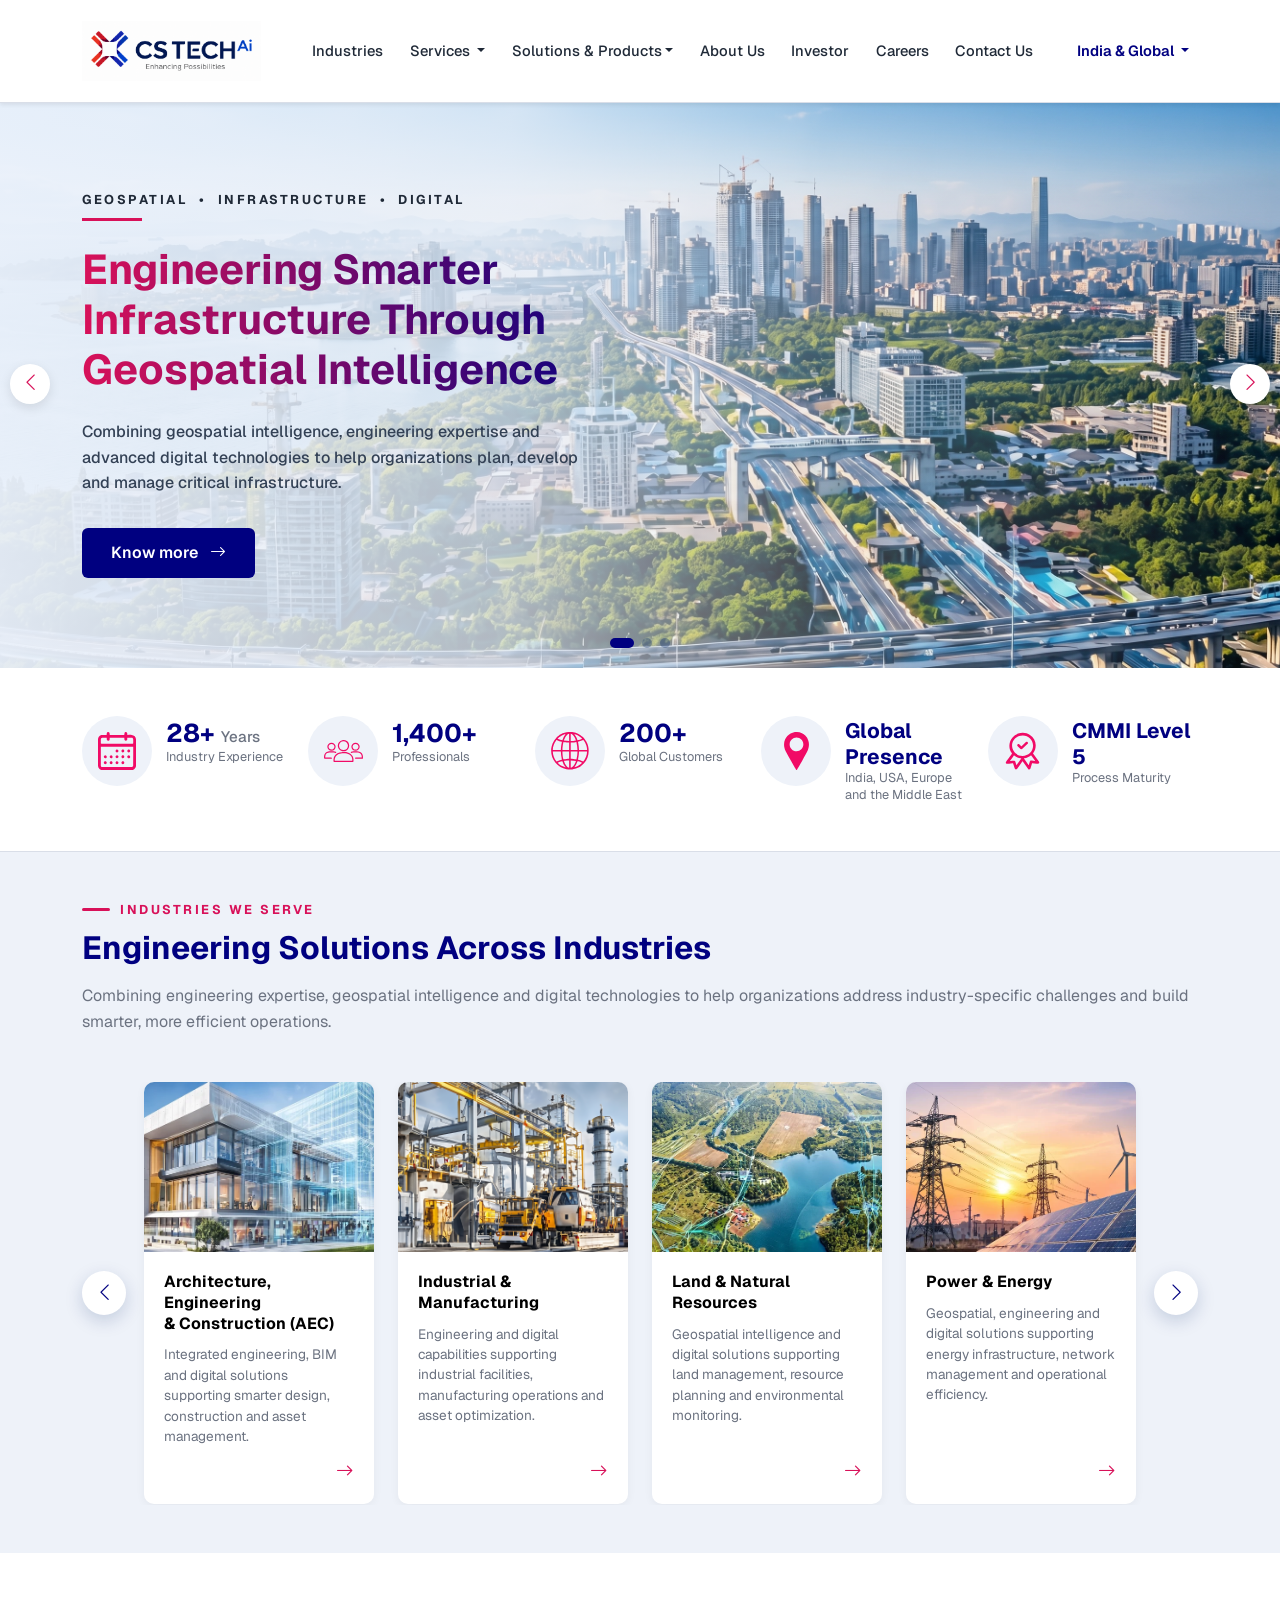
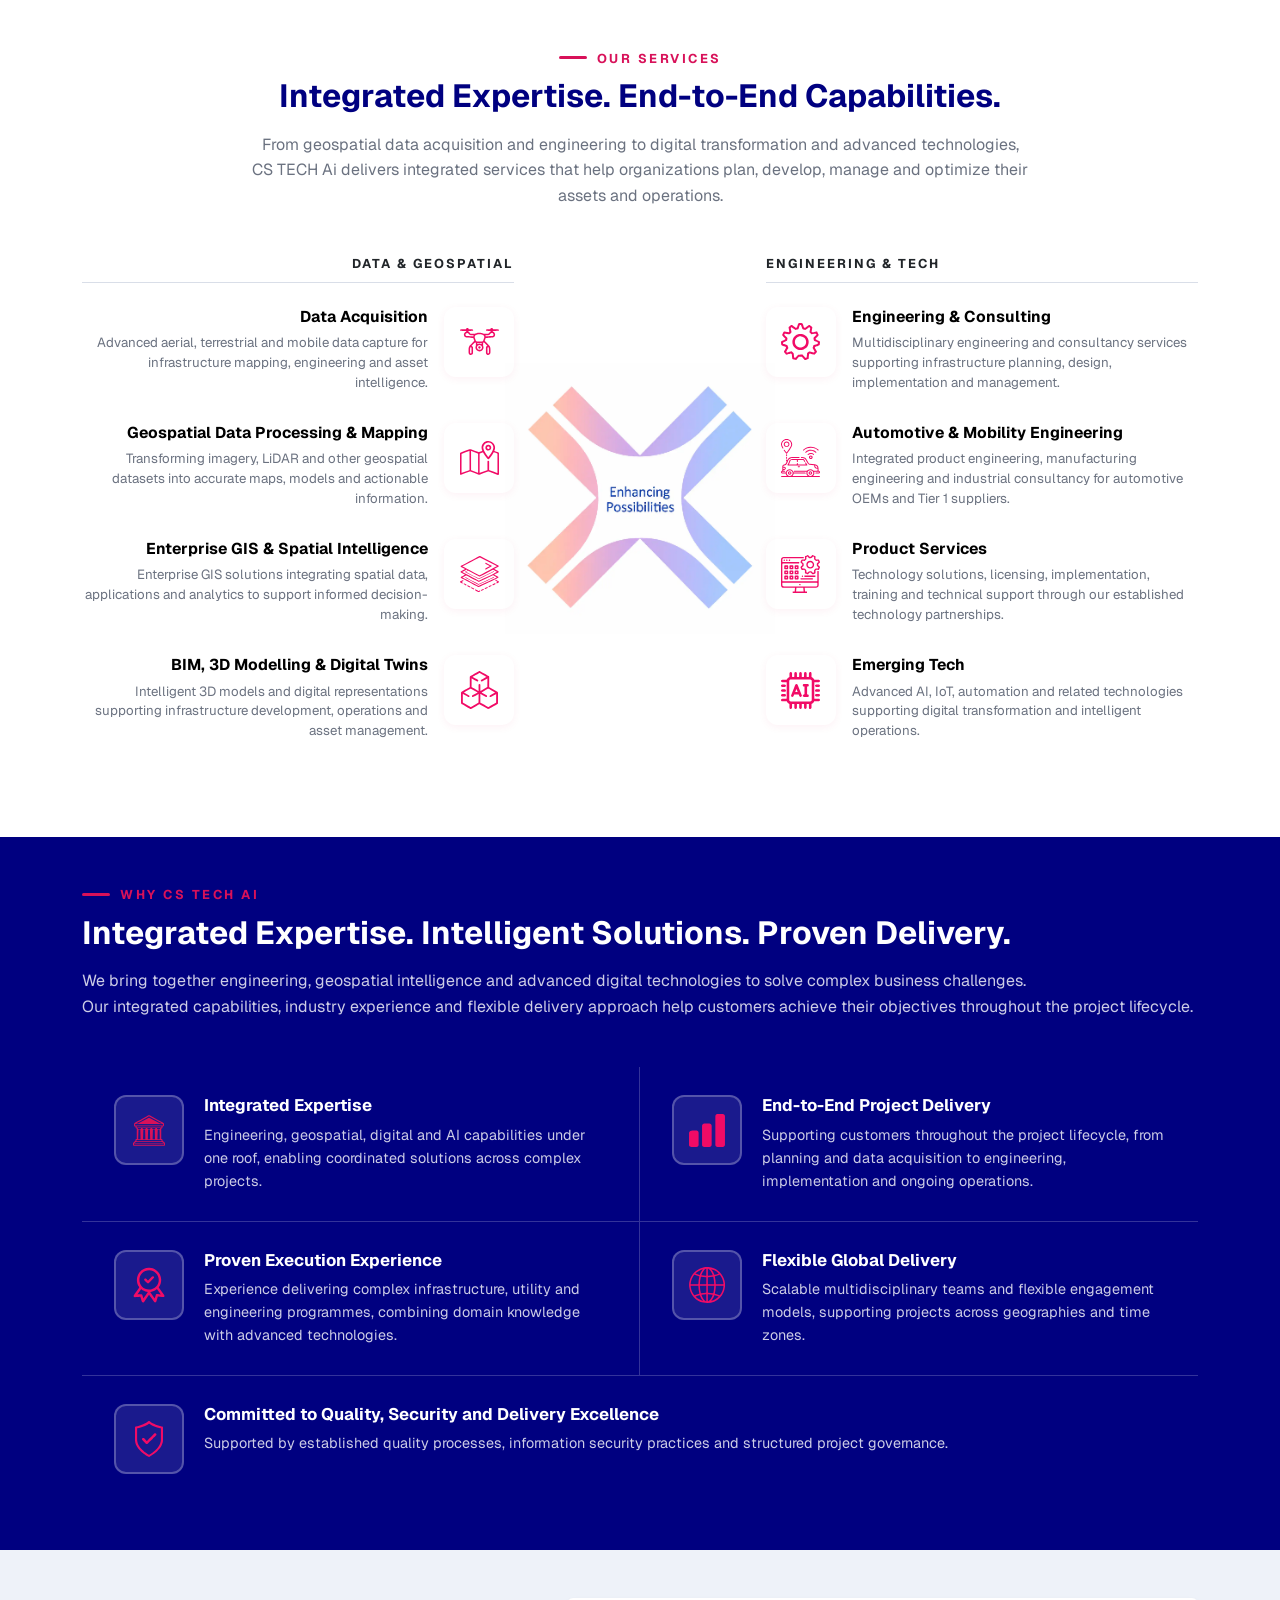
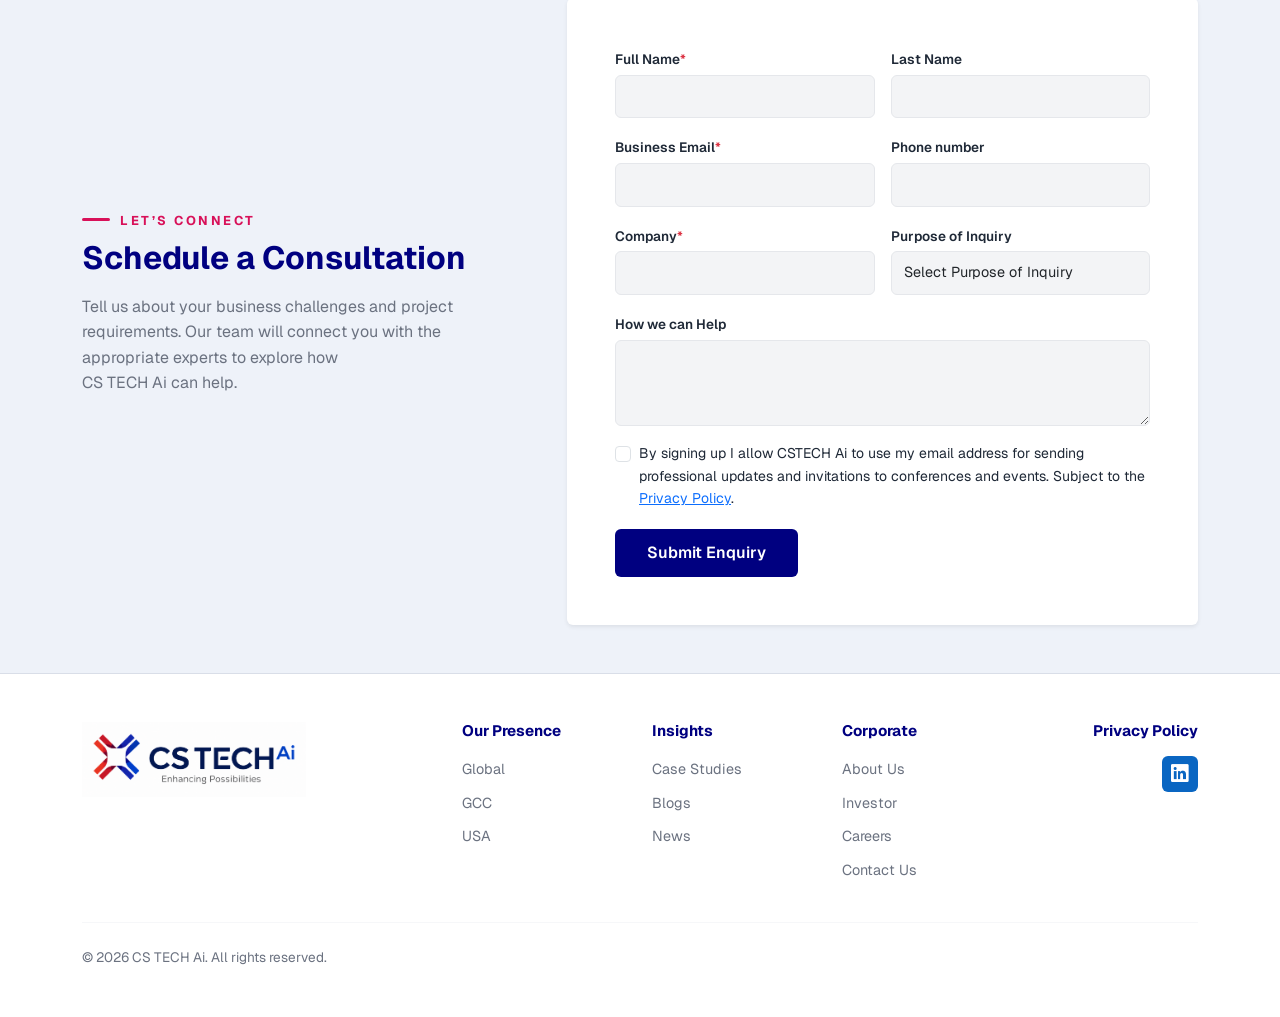
==== commit f4c5e54d: "BIM, 3D MODELLING & DIGITAL TWINS" ====
--- a/index.html
+++ b/index.html
@@ -11,7 +11,7 @@
     <link rel="preconnect" href="https://fonts.googleapis.com">
     <link rel="preconnect" href="https://fonts.gstatic.com" crossorigin>
     <link href="https://fonts.googleapis.com/css2?family=Geist:wght@400;500;600;700;800&display=swap" rel="stylesheet">
-    <link rel="stylesheet" href="css/style.css">
+    <link rel="stylesheet" href="css/style.css?v=2">
     <link rel="stylesheet" href="css/icons.css">
 </head>
 
@@ -429,7 +429,7 @@
             <h2 class="section-title">Integrated Expertise. End-to-End Capabilities.</h2>
             <p class="section-sub mx-auto mb-5">
                 From geospatial data acquisition and engineering to digital transformation and advanced technologies,
-                CS TECH Ai delivers integrated services that help organizations plan, develop, manage and optimize their assets and operations.
+                <br/>CS TECH Ai delivers integrated services that help organizations plan, develop, manage and optimize their assets and operations.
             </p>
         </div>
 
@@ -594,7 +594,7 @@
                     <p class="section-sub">
                         Tell us about your business challenges and project requirements.
                         Our team will connect you with the appropriate experts to explore
-                        how CS TECH Ai can help.
+                        how <br/>CS TECH Ai can help.
                     </p>
                 </div>
                 <div class="col-lg-7">
--- a/css/style.css
+++ b/css/style.css
@@ -903,6 +903,27 @@
     align-self: center;
 }
 
+@media (max-width: 767.98px) {
+  .services-section .container.text-center {
+    	text-align: left !important;
+	}
+
+	.services-section .section-sub {
+    	margin-left: 0;
+    	margin-right: 0;
+	}
+
+	.services-visual {
+    	max-width: 250px;
+    	margin: 0 auto 20px;
+	}
+
+	.visual-device img, .visual-logo {
+    	max-width: 100% !important;
+    	max-height: 100%;
+    }
+}
+
 /* ---- Split services layout (hub + two sides) ---- */
 .services-section .section-sub {
     max-width: 820px;
@@ -1509,6 +1530,26 @@
 
     .why-grid>[class*="col"]:last-child {
         border-bottom: none;
+    }
+
+    .services-section .container.text-center {
+        text-align: left !important;
+    }
+
+    .services-section .section-sub {
+        margin-left: 0;
+        margin-right: 0;
+    }
+
+    .services-visual {
+        max-width: 250px;
+        margin: 0 auto 20px;
+    }
+
+    .visual-device img,
+    .visual-logo {
+        max-width: 100%;
+        max-height: 100%;
     }
 }
 
@@ -3072,6 +3113,54 @@
     background: var(--cs-icon, #d81159);
 }
 
+/* ---- BIM capabilities: 3-column horizontal cards ---- */
+.bim-capabilities .da-cap-card {
+    gap: 16px;
+    padding: 16px;
+    align-items: stretch;
+}
+
+.bim-capabilities .da-cap-img {
+    flex: 0 0 43%;
+    aspect-ratio: auto;
+    border-radius: 12px;
+}
+
+.bim-capabilities .da-cap-icon {
+    width: 50px;
+    height: 50px;
+}
+
+.bim-capabilities .da-cap-icon img {
+    width: 28px;
+}
+
+.bim-capabilities .da-cap-head {
+    gap: 10px;
+}
+
+.bim-capabilities .da-cap-card h5 {
+    font-size: 0.95rem;
+}
+
+.bim-capabilities .da-cap-body p {
+    font-size: 0.8rem;
+}
+
+.bim-capabilities .da-cap-list li {
+    font-size: 0.8rem;
+}
+
+@media (max-width: 991.98px) {
+    .bim-capabilities .da-cap-card {
+        flex-direction: row;
+    }
+
+    .bim-capabilities .da-cap-img {
+        flex: 0 0 35%;
+    }
+}
+
 /* ---- Industries pill row ---- */
 .da-industries {
     background: #fff;
@@ -3836,7 +3925,7 @@
     width: 70px;
     height: 70px;
     border-radius: 10px;
-    background: rgba(255, 255, 255, 0.08);
+    background: #EEF2F9;
     border: 1px solid rgba(255, 255, 255, 0.15);
     color: var(--cs-icon, #d81159);
     font-size: 2rem;
@@ -5127,7 +5216,7 @@
     width: 70px;
     height: 70px;
     border-radius: 10px;
-    background: rgba(255, 255, 255, 0.08);
+    background: #eef2f9;
     border: 1px solid rgba(255, 255, 255, 0.15);
     color: var(--cs-icon, #d81159);
     font-size: 2rem;
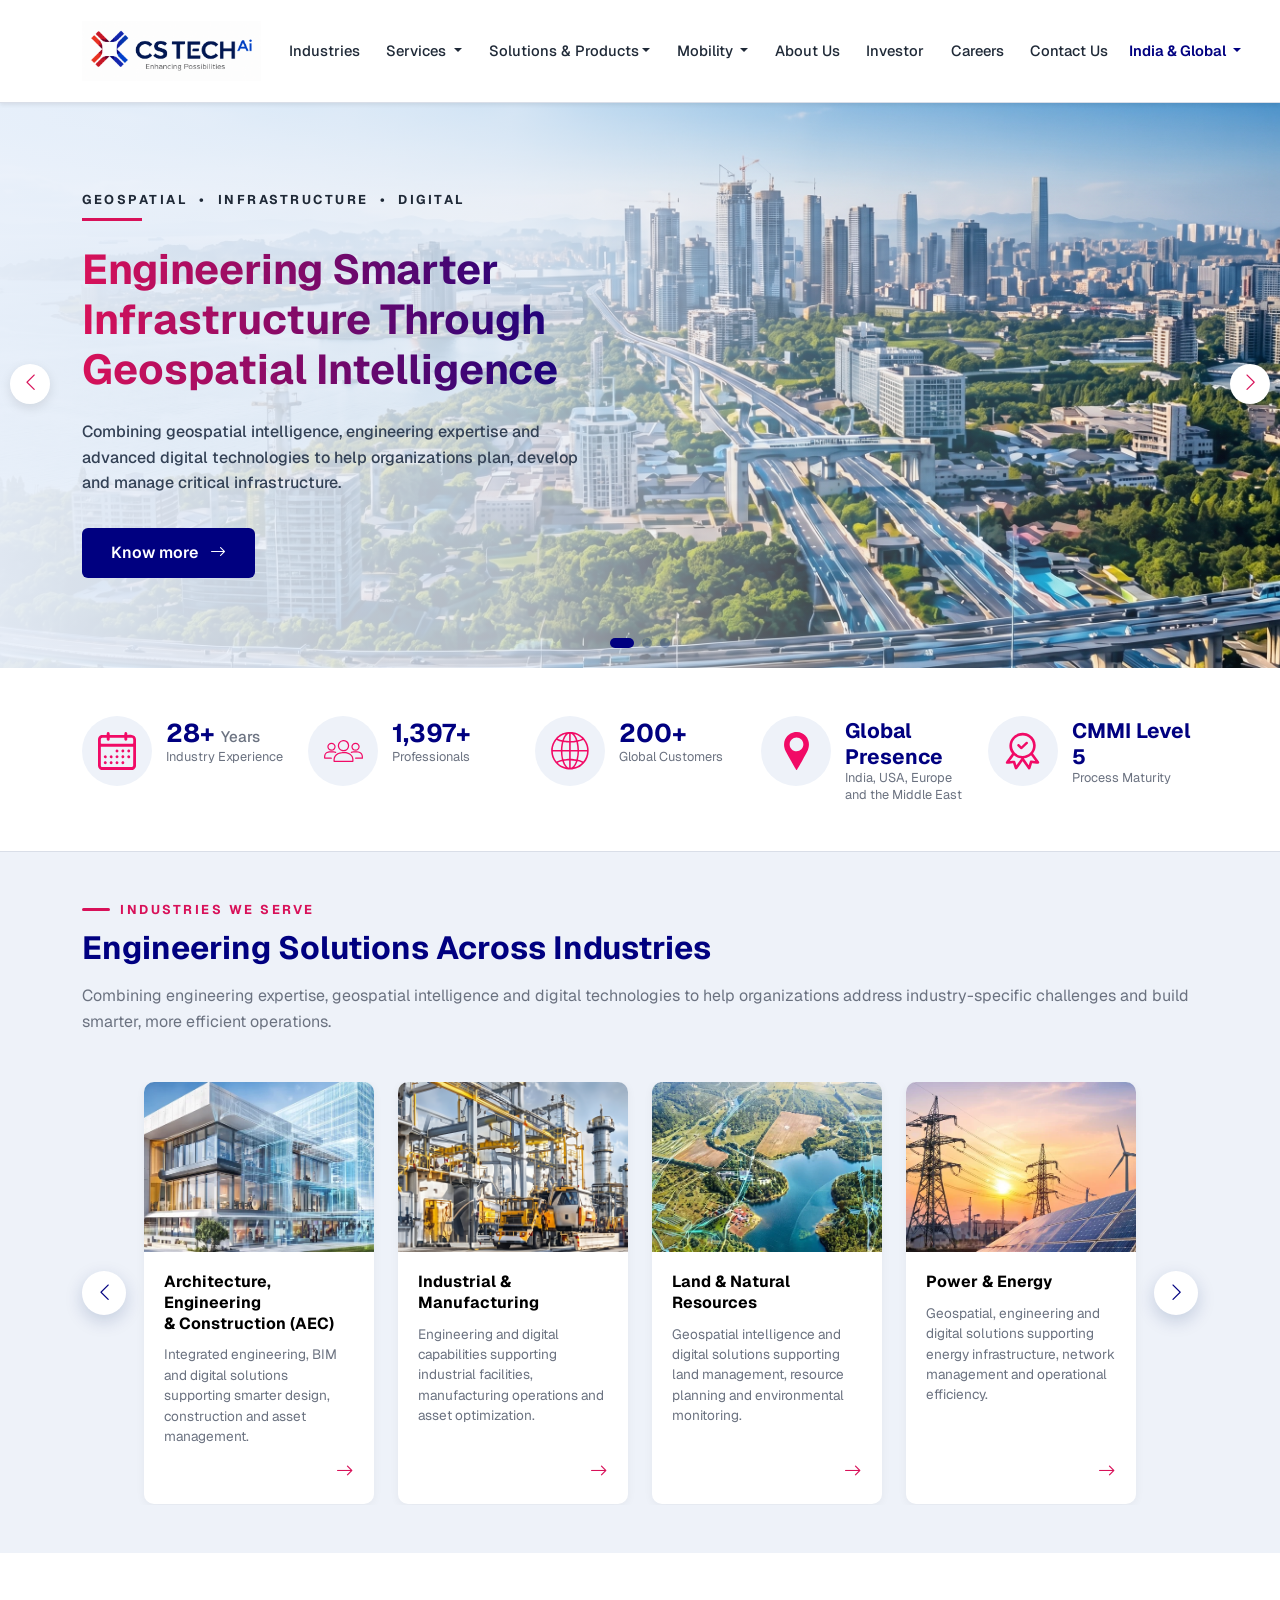
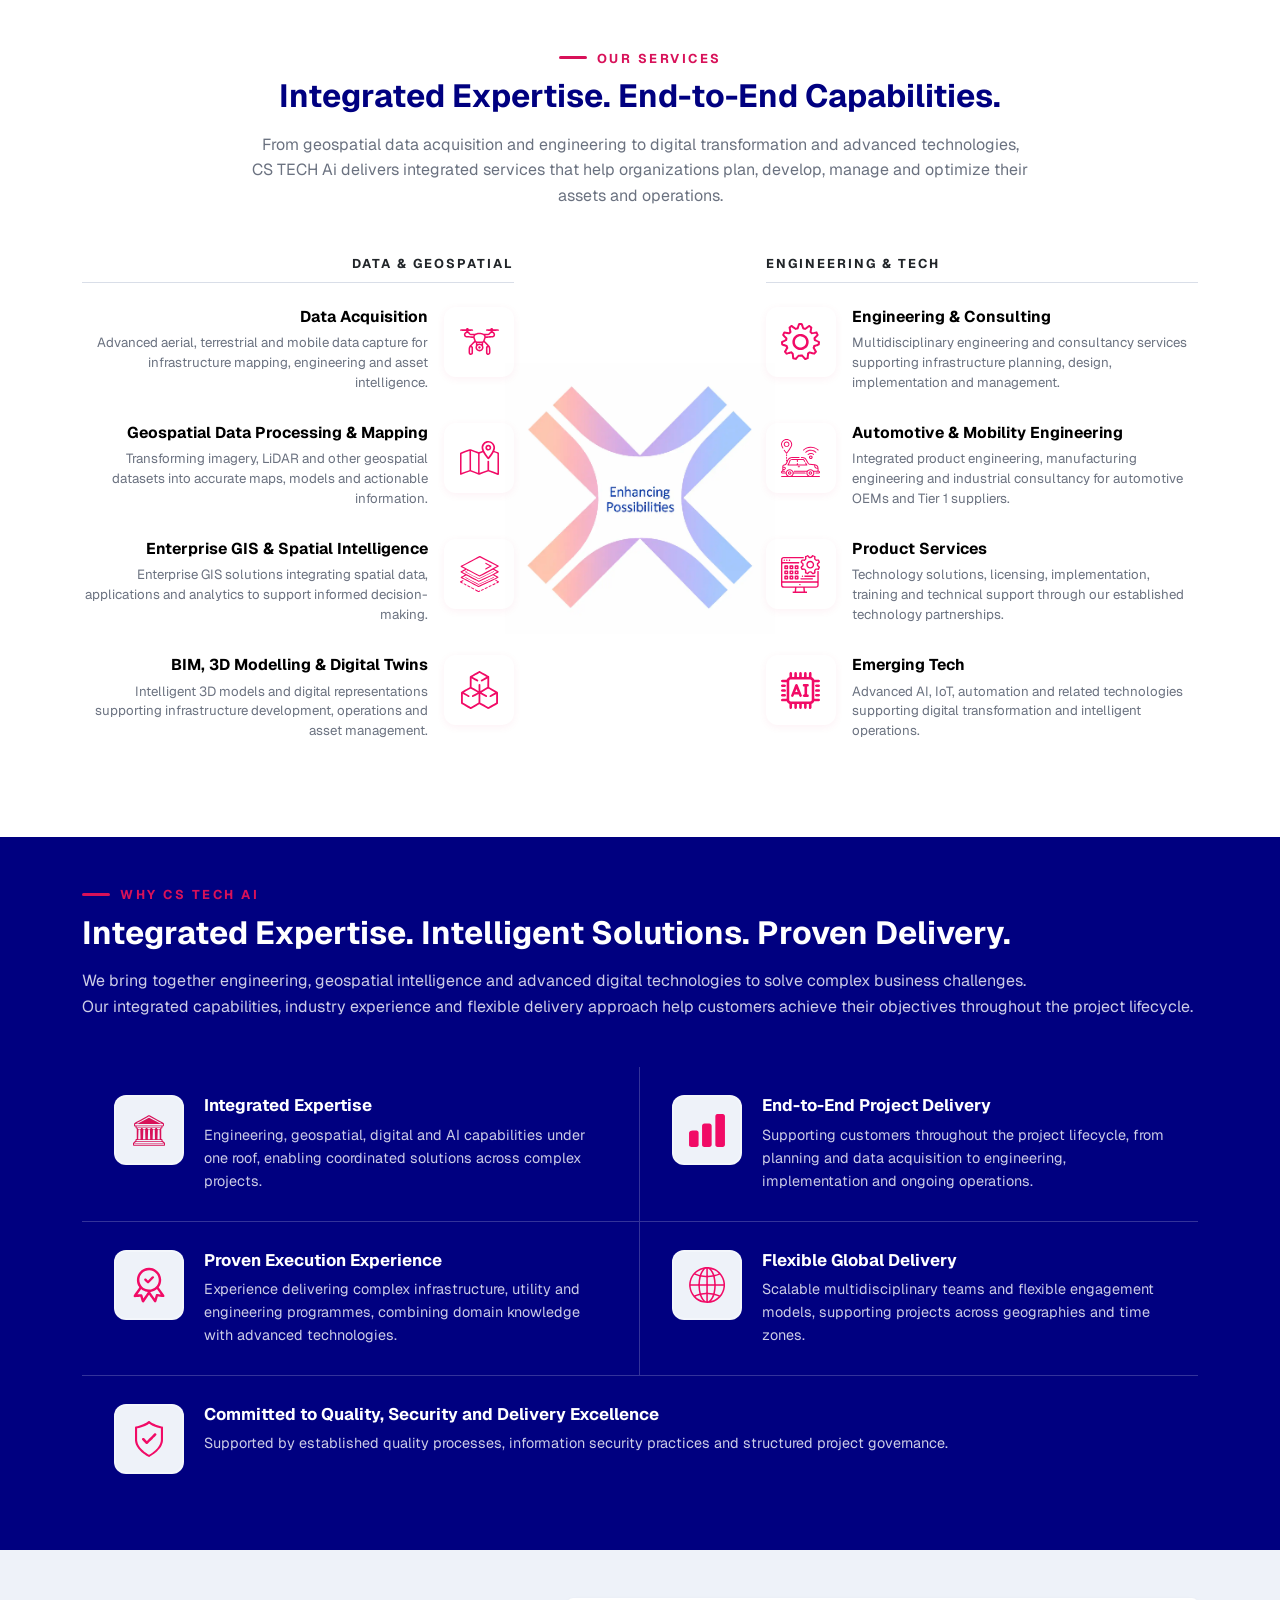
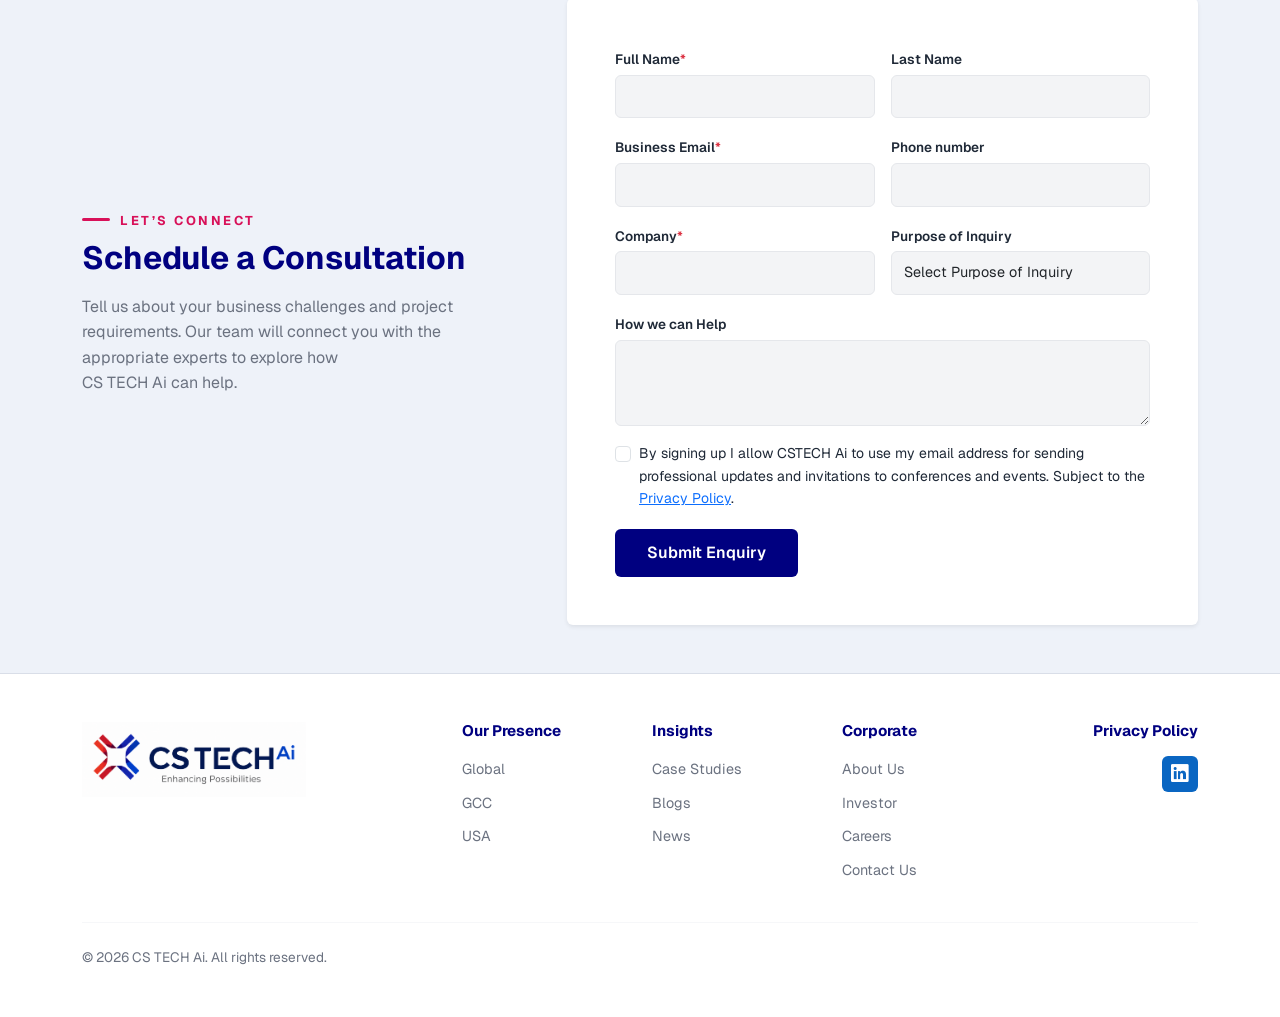
==== commit f55dffa5: "mobility pages changes and about page changes" ====
--- a/index.html
+++ b/index.html
@@ -584,75 +584,8 @@
         </div>
     </section>
 
-    <!-- ===================== CONTACT ===================== -->
-    <section id="contact" class="contact-section py-5">
-        <div class="container">
-            <div class="row g-5 align-items-center">
-                <div class="col-lg-5">
-                    <p class="section-eyebrow"><span class="eyebrow-bar"></span>LET&rsquo;S CONNECT</p>
-                    <h2 class="section-title">Schedule a Consultation</h2>
-                    <p class="section-sub">
-                        Tell us about your business challenges and project requirements.
-                        Our team will connect you with the appropriate experts to explore
-                        how <br/>CS TECH Ai can help.
-                    </p>
-                </div>
-                <div class="col-lg-7">
-                    <form class="contact-form p-4 p-md-5 bg-white shadow-sm rounded">
-                        <div class="row g-3">
-                            <div class="col-md-6">
-                                <label class="form-label">Full Name<span class="text-danger">*</span></label>
-                                <input type="text" class="form-control" required>
-                            </div>
-                            <div class="col-md-6">
-                                <label class="form-label">Last Name</label>
-                                <input type="text" class="form-control">
-                            </div>
-                            <div class="col-md-6">
-                                <label class="form-label">Business Email<span class="text-danger">*</span></label>
-                                <input type="email" class="form-control" required>
-                            </div>
-                            <div class="col-md-6">
-                                <label class="form-label">Phone number</label>
-                                <input type="tel" class="form-control">
-                            </div>
-                            <div class="col-md-6">
-                                <label class="form-label">Company<span class="text-danger">*</span></label>
-                                <input type="text" class="form-control" required>
-                            </div>
-                            <div class="col-md-6">
-                                <label class="form-label">Purpose of Inquiry</label>
-                                <select class="form-select">
-                                    <option value="">Select Purpose of Inquiry</option>
-                                    <option>General Information</option>
-                                    <option>Service/Solution Enquiry</option>
-                                    <option>Feedback</option>
-                                    <option>Careers</option>
-                                    <option>Other</option>
-                                </select>
-                            </div>
-                            <div class="col-12">
-                                <label class="form-label">How we can Help</label>
-                                <textarea class="form-control" rows="3"></textarea>
-                            </div>
-                            <div class="col-12">
-                                <div class="form-check">
-                                    <input class="form-check-input" type="checkbox" id="consent" required>
-                                    <label class="form-check-label small" for="consent">
-                                        By signing up I allow CSTECH Ai to use my email address for sending professional updates and
-                                        invitations to conferences and events. Subject to the <a href="#">Privacy Policy</a>.
-                                    </label>
-                                </div>
-                            </div>
-                            <div class="col-12">
-                                <button type="submit" class="btn btn-primary submit-btn">Submit Enquiry</button>
-                            </div>
-                        </div>
-                    </form>
-                </div>
-            </div>
-        </div>
-    </section>
+    <!-- ===================== CONTACT (shared: includes/form.html) ===================== -->
+    <div id="site-form"></div>
 
     <!-- ===================== FOOTER ===================== -->
     <div id="site-footer"></div>
--- a/css/style.css
+++ b/css/style.css
@@ -1190,7 +1190,7 @@
 .why-icon {
     width: 70px;
     height: 70px;
-    background: rgba(255, 255, 255, 0.1);
+    background: #EEF2F9;
     border: 2px solid rgba(255, 255, 255, 0.25);
     border-radius: 12px;
     display: flex;
@@ -3174,6 +3174,7 @@
 }
 
 .da-industry-pill {
+    width: 100%;
     display: inline-flex;
     align-items: center;
     gap: 12px;
@@ -3329,6 +3330,7 @@
 
     .da-industry-pill {
         flex: 1 1 100%;
+        margin-bottom: 15px;
     }
 
     .da-case-img {
@@ -3478,7 +3480,7 @@
     width: 70px;
     height: 70px;
     border-radius: 50%;
-    background: #0A3A8C;
+    background: #EEF2F9;
     border: 2px solid rgba(255, 255, 255, 0.15);
     display: flex;
     align-items: center;
@@ -3550,7 +3552,9 @@
     font-size: 2rem;
     flex-shrink: 0;
 }
-
+.vm-plat-card .vm-plat-icon img {
+    width: 40px;
+}
 .vm-prog-list {
     display: flex;
     flex-direction: column;
@@ -4406,8 +4410,8 @@
 }
 
 .vm-plat-ico img {
-    width: 28px;
-    height: 28px;
+    width: 30px;
+    height: 30px;
     object-fit: contain;
     transition: transform 0.3s ease;
 }
@@ -4479,11 +4483,6 @@
 .vm-prog-card .vm-plat-ico {
     width: 50px !important;
     height: 50px !important;
-}
-
-.vm-prog-card .vm-plat-ico img {
-    width: 32px;
-    height: 32px;
 }
 
 .vm-prog-text {
@@ -5787,3 +5786,1553 @@
     /* Brighter orange for better contrast on the dark navy background */
     /* filter: brightness(0) saturate(100%) invert(45%) sepia(85%) saturate(2200%) hue-rotate(355deg) brightness(102%) contrast(100%); */
 }
+
+
+/* ---- Platform / Delivery Snapshot: icon color #e23a59 ---- */
+.vm-plat-icon img,
+.vm-plat-icon .stat-icon-raster,
+.vm-plat-ico img,
+.vm-plat-ico .stat-icon-raster {
+    width: 40%;
+    height: 40%;
+    max-width: 40%;
+    max-height: 40%;
+    object-fit: contain;
+    /* #e23a59 red-pink filter chain */
+    filter: brightness(0) saturate(100%) invert(32%) sepia(78%) saturate(2500%) hue-rotate(329deg) brightness(97%) contrast(92%) !important;
+}
+
+/* ===================== AUTOMOTIVE & MOBILITY ===================== */
+.auto-hero {
+    background-color: #eaf1fb;
+    background-position: right center;
+    min-height: 480px;
+    padding: 60px 0;
+}
+
+.auto-hero .gcc-hero-sub {
+    max-width: 560px;
+}
+
+/* Soft light fade on the left keeps the copy readable over the skyline */
+.auto-hero::before {
+    content: "";
+    position: absolute;
+    inset: 0;
+    background: linear-gradient(90deg,
+            rgba(238, 244, 252, 0.95) 0%,
+            rgba(238, 244, 252, 0.8) 35%,
+            rgba(238, 244, 252, 0) 60%);
+    pointer-events: none;
+}
+
+@media (max-width: 991.98px) {
+    .auto-hero::before {
+        background: rgba(238, 244, 252, 0.85);
+    }
+}
+
+.auto-hero .hero-title {
+    font-size: 2.4rem;
+}
+
+/* ---- Experience at scale ---- */
+.auto-stat-row {
+    border-bottom: 1px solid var(--cs-border);
+}
+
+.auto-stat-row-wide {
+    border-bottom: 0;
+}
+
+.auto-stat-row > [class*="col-"]:not(:last-child) .auto-stat {
+    border-right: 1px solid var(--cs-border);
+}
+
+.auto-stat {
+    display: flex;
+    align-items: center;
+    gap: 22px;
+    padding: 22px 28px;
+    height: 100%;
+}
+
+.auto-stat-icon {
+    color: var(--cs-primary);
+    font-size: 2.4rem;
+    line-height: 1;
+    flex-shrink: 0;
+}
+
+.auto-stat-number {
+    color: var(--cs-primary);
+    font-weight: 700;
+    font-size: 1.75rem;
+    margin: 0 0 2px;
+}
+
+.auto-stat h5 {
+    color: var(--cs-primary);
+    font-weight: 700;
+    font-size: 1.02rem;
+    margin-bottom: 4px;
+}
+
+.auto-stat-label {
+    color: var(--cs-muted);
+    font-size: 0.88rem;
+    line-height: 1.4;
+    margin: 0;
+}
+
+/* ---- Shared card ---- */
+.auto-industries,
+.auto-solutions {
+    background: var(--cs-bg-light);
+}
+
+.auto-card {
+    display: flex;
+    flex-direction: column;
+    height: 100%;
+    background: #fff;
+    border: 1px solid var(--cs-border);
+    border-radius: 8px;
+    overflow: hidden;
+    color: inherit;
+    text-decoration: none;
+    transition: transform 0.2s ease, box-shadow 0.2s ease;
+}
+
+.auto-card:hover {
+    transform: translateY(-4px);
+    box-shadow: 0 14px 30px rgba(0, 0, 128, 0.12);
+    color: inherit;
+}
+
+.auto-card-img {
+    height: 170px;
+    background-color: #dfe6f3;
+    background-size: cover;
+    background-position: center;
+    flex-shrink: 0;
+}
+
+.auto-card-img-lg {
+    height: 200px;
+}
+
+/* Shown when the photo for a card has not been added yet */
+.auto-card-img.is-fallback {
+    display: flex;
+    align-items: center;
+    justify-content: center;
+    background: linear-gradient(135deg, var(--cs-primary) 0%, #1f3fa8 60%, var(--cs-accent) 140%);
+    color: rgba(255, 255, 255, 0.85);
+    font-size: 3.4rem;
+}
+
+.auto-card-body {
+    position: relative;
+    display: flex;
+    flex-direction: column;
+    flex: 1;
+    padding: 18px 18px 20px;
+}
+
+.auto-card-body h5 {
+    color: var(--cs-primary);
+    font-weight: 700;
+    font-size: 1.05rem;
+    margin-bottom: 8px;
+}
+
+.auto-card-body .auto-card-title-lg {
+    font-size: 1.2rem;
+}
+
+.auto-card-body p {
+    color: var(--cs-muted);
+    font-size: 0.88rem;
+    line-height: 1.55;
+    margin-bottom: 12px;
+}
+
+.auto-list {
+    padding-left: 1.1rem;
+    margin: 0;
+    font-size: 0.86rem;
+    color: var(--cs-text);
+}
+
+.auto-list li {
+    margin-bottom: 4px;
+}
+
+.auto-list li::marker {
+    color: var(--cs-primary);
+}
+
+.auto-card-arrow {
+    position: absolute;
+    right: 16px;
+    bottom: 14px;
+    width: 30px;
+    height: 30px;
+    border: 1.5px solid var(--cs-primary);
+    border-radius: 50%;
+    display: flex;
+    align-items: center;
+    justify-content: center;
+    color: var(--cs-primary);
+    font-size: 0.9rem;
+    transition: background 0.2s ease, color 0.2s ease;
+}
+
+.auto-industries .auto-card-arrow {
+    left: 18px;
+    right: auto;
+}
+
+.auto-card:hover .auto-card-arrow {
+    background: var(--cs-primary);
+    color: #fff;
+}
+
+/* ---- What we help you achieve ---- */
+.auto-achieve {
+    background: linear-gradient(135deg, var(--cs-primary-dark) 0%, var(--cs-primary) 100%);
+    color: #fff;
+}
+
+.auto-achieve-row > [class*="col-"]:not(:last-child) .auto-achieve-item {
+    border-right: 1px solid rgba(255, 255, 255, 0.2);
+}
+
+.auto-achieve-item {
+    text-align: center;
+    padding: 10px 18px;
+    height: 100%;
+}
+
+.auto-achieve-item i {
+    font-size: 2.4rem;
+    color: #fff;
+    display: inline-block;
+    margin-bottom: 14px;
+}
+
+.auto-achieve-item h5 {
+    color: #fff;
+    font-weight: 700;
+    font-size: 0.98rem;
+    line-height: 1.3;
+    margin-bottom: 8px;
+}
+
+.auto-achieve-item p {
+    color: rgba(255, 255, 255, 0.75);
+    font-size: 0.83rem;
+    line-height: 1.5;
+    margin: 0;
+}
+
+/* ---- Case studies ---- */
+.auto-link {
+    color: var(--cs-primary);
+    font-weight: 600;
+    font-size: 0.9rem;
+    text-decoration: none;
+}
+
+.auto-link i {
+    transition: transform 0.2s ease;
+    display: inline-block;
+}
+
+.auto-link:hover i,
+.auto-card:hover .auto-link i {
+    transform: translateX(4px);
+}
+
+.auto-case .auto-card-img {
+    height: 150px;
+}
+
+.auto-case .auto-card-body {
+    padding-bottom: 18px;
+}
+
+.auto-case h6 {
+    color: var(--cs-primary);
+    font-weight: 700;
+    font-size: 0.95rem;
+    line-height: 1.4;
+    margin-bottom: 14px;
+    flex: 1;
+}
+
+/* ---- Contact ---- */
+.auto-connect > div {
+    display: flex;
+    flex-direction: column;
+    gap: 8px;
+    font-size: 0.85rem;
+    font-weight: 600;
+    color: var(--cs-primary);
+    line-height: 1.3;
+}
+
+.auto-connect i {
+    font-size: 1.8rem;
+    color: var(--cs-accent);
+}
+
+.auto-form-title {
+    color: var(--cs-primary);
+    font-weight: 700;
+    margin-bottom: 1.25rem;
+}
+
+.auto-submit {
+    background: #f26b21;
+    color: #fff;
+    border: none;
+    padding: 11px 28px;
+    font-weight: 600;
+    border-radius: 6px;
+}
+
+.auto-submit:hover {
+    background: #d95a14;
+    color: #fff;
+}
+
+/* ---- Automotive responsive ---- */
+@media (max-width: 1199.98px) {
+    .auto-achieve-row > [class*="col-"] .auto-achieve-item {
+        border-right: 0 !important;
+        padding: 18px 12px;
+    }
+}
+
+@media (max-width: 767.98px) {
+    .auto-hero .hero-title {
+        font-size: 1.9rem;
+    }
+
+    .auto-stat-row > [class*="col-"] .auto-stat {
+        border-right: 0 !important;
+        border-bottom: 1px solid var(--cs-border);
+        padding: 18px 4px;
+    }
+
+    .auto-stat-row {
+        border-bottom: 0;
+    }
+}
+
+/* ===================== AUTOMOTIVE - INDUSTRIES WE SERVE ===================== */
+.auto-ind-hero {
+    align-items: flex-start;
+    padding-top: 28px;
+}
+
+.auto-breadcrumb {
+    font-size: 0.8rem;
+    margin-bottom: 1.75rem;
+    --bs-breadcrumb-divider: '>';
+}
+
+.auto-breadcrumb a {
+    color: var(--cs-primary);
+    text-decoration: none;
+}
+
+.auto-breadcrumb .active {
+    color: var(--cs-muted);
+}
+
+/* Shared fallback for the image slots on this page */
+.auto-explore-img.is-fallback,
+.auto-seg-img.is-fallback,
+.auto-wheel-img.is-fallback {
+    display: flex;
+    align-items: center;
+    justify-content: center;
+    background: linear-gradient(135deg, var(--cs-primary) 0%, #1f3fa8 60%, var(--cs-accent) 140%);
+    color: rgba(255, 255, 255, 0.85);
+    font-size: 3rem;
+}
+
+/* ---- Explore tiles ---- */
+.auto-explore-tile {
+    display: block;
+    background: #fff;
+    border: 1px solid var(--cs-border);
+    border-radius: 8px;
+    overflow: hidden;
+    text-decoration: none;
+    transition: transform 0.2s ease, box-shadow 0.2s ease;
+}
+
+.auto-explore-tile:hover {
+    transform: translateY(-4px);
+    box-shadow: 0 14px 30px rgba(0, 0, 128, 0.12);
+}
+
+.auto-explore-img {
+    height: 130px;
+    background-color: #f3f6fb;
+    background-size: contain;
+    background-repeat: no-repeat;
+    background-position: center;
+    margin: 12px 12px 0;
+    border-radius: 6px;
+}
+
+.auto-explore-foot {
+    display: flex;
+    align-items: center;
+    justify-content: space-between;
+    gap: 8px;
+    padding: 12px 14px;
+    color: var(--cs-primary);
+    font-weight: 700;
+    font-size: 0.92rem;
+}
+
+.auto-explore-foot i {
+    width: 26px;
+    height: 26px;
+    border-radius: 50%;
+    background: #f26b21;
+    color: #fff;
+    display: flex;
+    align-items: center;
+    justify-content: center;
+    font-size: 0.8rem;
+    flex-shrink: 0;
+    transition: transform 0.2s ease;
+}
+
+.auto-explore-tile:hover .auto-explore-foot i {
+    transform: translateX(3px);
+}
+
+/* ---- Segment sections ---- */
+.auto-solutions {
+    scroll-margin-top: 90px;
+}
+
+.auto-seg {
+    scroll-margin-top: 90px;
+    background: #fff;
+}
+
+.auto-seg-alt {
+    background: var(--cs-bg-light);
+}
+
+.auto-seg-support {
+    display: flex;
+    align-items: center;
+    gap: 10px;
+    color: var(--cs-primary);
+    font-weight: 700;
+    font-size: 0.92rem;
+    margin: 0;
+}
+
+.auto-seg-support i {
+    font-size: 1.4rem;
+}
+
+.auto-seg-img {
+    height: 240px;
+    background-size: contain;
+    background-repeat: no-repeat;
+    background-position: center;
+    border-radius: 10px;
+}
+
+.auto-sys-body {
+    padding-bottom: 18px;
+}
+
+/* ---- Two & three wheeler cards ---- */
+.auto-wheel-card {
+    display: flex;
+    align-items: center;
+    gap: 18px;
+    height: 100%;
+    background: #fff;
+    border: 1px solid var(--cs-border);
+    border-radius: 8px;
+    padding: 18px;
+}
+
+.auto-wheel-img {
+    width: 42%;
+    min-width: 120px;
+    height: 120px;
+    background-size: contain;
+    background-repeat: no-repeat;
+    background-position: center;
+    border-radius: 6px;
+    flex-shrink: 0;
+}
+
+.auto-wheel-card h5 {
+    color: var(--cs-primary);
+    font-weight: 700;
+    font-size: 1rem;
+    margin-bottom: 8px;
+}
+
+/* ---- Case study tags ---- */
+.auto-case-tag {
+    color: var(--cs-accent);
+    font-size: 0.72rem;
+    font-weight: 700;
+    letter-spacing: 1.5px;
+    text-transform: uppercase;
+    margin-bottom: 6px;
+}
+
+.auto-link-accent {
+    color: #f26b21;
+}
+
+@media (max-width: 575.98px) {
+    .auto-explore-foot {
+        font-size: 0.8rem;
+    }
+
+    .auto-wheel-img {
+        width: 38%;
+        min-width: 100px;
+    }
+}
+
+/* ===================== AUTOMOTIVE - ENGINEERING SERVICES ===================== */
+.auto-svc-tile {
+    position: relative;
+    display: flex;
+    align-items: flex-start;
+    gap: 16px;
+    height: 100%;
+    background: #fff;
+    border: 1px solid var(--cs-border);
+    border-radius: 8px;
+    padding: 20px 44px 20px 20px;
+    text-decoration: none;
+    transition: transform 0.2s ease, box-shadow 0.2s ease;
+}
+
+.auto-svc-tile:hover {
+    transform: translateY(-4px);
+    box-shadow: 0 14px 30px rgba(0, 0, 128, 0.12);
+}
+
+.auto-svc-icon {
+    font-size: 2.2rem;
+    color: var(--cs-primary);
+    line-height: 1;
+}
+
+.auto-svc-tile h5 {
+    color: var(--cs-primary);
+    font-weight: 700;
+    font-size: 1rem;
+    margin-bottom: 6px;
+}
+
+.auto-svc-tile p {
+    color: var(--cs-muted);
+    font-size: 0.86rem;
+    line-height: 1.5;
+    margin: 0;
+}
+
+.auto-svc-arrow,
+.auto-orange-arrow {
+    color: #f26b21;
+    font-size: 1.1rem;
+    transition: transform 0.2s ease;
+}
+
+.auto-svc-arrow {
+    position: absolute;
+    right: 16px;
+    bottom: 16px;
+}
+
+.auto-orange-arrow {
+    position: absolute;
+    right: 16px;
+    bottom: 14px;
+}
+
+.auto-svc-tile:hover .auto-svc-arrow,
+.auto-card:hover .auto-orange-arrow {
+    transform: translateX(4px);
+}
+
+.auto-ext {
+    color: #f26b21;
+    font-size: 0.75rem;
+    margin-left: 4px;
+}
+
+/* Five equal columns on large screens */
+@media (min-width: 1200px) {
+    .auto-col-5 {
+        flex: 0 0 auto;
+        width: 20%;
+    }
+}
+
+/* ---- Consultancy process steps ---- */
+.auto-steps {
+    display: grid;
+    grid-template-columns: repeat(5, 1fr);
+    gap: 0;
+}
+
+.auto-step {
+    position: relative;
+    padding: 6px 22px;
+}
+
+.auto-step:not(:last-child) {
+    border-right: 1px solid var(--cs-border);
+}
+
+/* Arrow between steps */
+.auto-step:not(:last-child)::after {
+    content: "\F138";
+    font-family: "bootstrap-icons";
+    position: absolute;
+    right: -9px;
+    top: 22px;
+    background: #fff;
+    color: var(--cs-primary);
+    font-size: 1rem;
+    line-height: 1;
+}
+
+.auto-step-head {
+    display: flex;
+    align-items: center;
+    gap: 12px;
+    margin-bottom: 12px;
+}
+
+.auto-step-head > i {
+    font-size: 2.2rem;
+    color: var(--cs-primary);
+    line-height: 1;
+}
+
+.auto-step-head span {
+    color: var(--cs-primary);
+    font-weight: 800;
+    font-size: 1.1rem;
+}
+
+.auto-step-head h5 {
+    color: var(--cs-primary);
+    font-weight: 700;
+    font-size: 0.95rem;
+    line-height: 1.25;
+    margin: 0;
+}
+
+.auto-step p {
+    color: var(--cs-muted);
+    font-size: 0.85rem;
+    line-height: 1.5;
+    margin: 0;
+}
+
+.auto-band {
+    height: 220px;
+    border-radius: 8px;
+    background-color: #dfe6f3;
+    background-size: cover;
+    background-position: center;
+}
+
+.auto-band.is-fallback {
+    display: flex;
+    align-items: center;
+    justify-content: center;
+    background: linear-gradient(135deg, var(--cs-primary) 0%, #1f3fa8 60%, var(--cs-accent) 140%);
+    color: rgba(255, 255, 255, 0.85);
+    font-size: 3.4rem;
+}
+
+.auto-case .auto-card-body p {
+    margin-bottom: 12px;
+}
+
+@media (max-width: 991.98px) {
+    .auto-steps {
+        grid-template-columns: 1fr 1fr;
+        gap: 24px 0;
+    }
+
+    .auto-step:not(:last-child) {
+        border-right: 0;
+    }
+
+    .auto-step::after {
+        display: none;
+    }
+}
+
+@media (max-width: 575.98px) {
+    .auto-steps {
+        grid-template-columns: 1fr;
+    }
+
+    .auto-band {
+        height: 160px;
+    }
+}
+
+/* ===================== AUTOMOTIVE - SOLUTIONS ===================== */
+/* Horizontal image + text card */
+.auto-hcard {
+    display: flex;
+    height: 100%;
+    background: #fff;
+    border: 1px solid var(--cs-border);
+    border-radius: 8px;
+    overflow: hidden;
+}
+
+.auto-hcard-img {
+    width: 38%;
+    min-height: 180px;
+    flex-shrink: 0;
+    background-color: #dfe6f3;
+    background-size: cover;
+    background-position: center;
+}
+
+.auto-hcard-img.is-fallback {
+    display: flex;
+    align-items: center;
+    justify-content: center;
+    background: linear-gradient(135deg, var(--cs-primary) 0%, #1f3fa8 60%, var(--cs-accent) 140%);
+    color: rgba(255, 255, 255, 0.85);
+    font-size: 3rem;
+}
+
+.auto-hcard-body {
+    padding: 16px 18px;
+}
+
+.auto-hcard-body h5 {
+    color: var(--cs-primary);
+    font-weight: 700;
+    font-size: 1.02rem;
+    margin-bottom: 6px;
+}
+
+.auto-hcard-body p {
+    color: var(--cs-muted);
+    font-size: 0.86rem;
+    line-height: 1.5;
+    margin-bottom: 10px;
+}
+
+.auto-hcard-body .auto-list {
+    font-size: 0.83rem;
+}
+
+@media (max-width: 575.98px) {
+    .auto-hcard {
+        flex-direction: column;
+    }
+
+    .auto-hcard-img {
+        width: 100%;
+        min-height: 160px;
+    }
+}
+
+/* Industries banner: vehicles fill the right side, so fit the image to the hero height
+   instead of cropping it, keeping the vehicles clear of the copy */
+@media (min-width: 1200px) {
+    .auto-ind-banner {
+        min-height: 420px;
+        padding-bottom: 40px;
+        background-size: auto 100%;
+        background-position: right center;
+    }
+
+    .auto-ind-banner .gcc-hero-sub {
+        margin-bottom: 0;
+    }
+}
+
+/* Provided SVG icons, recoloured through a mask so they follow each section's text colour */
+.auto-svg {
+    display: inline-block;
+    width: 1.3em;
+    height: 1.1em;
+    background-color: #d81159;
+    -webkit-mask-repeat: no-repeat;
+    mask-repeat: no-repeat;
+    -webkit-mask-position: center;
+    mask-position: center;
+    -webkit-mask-size: contain;
+    mask-size: contain;
+    vertical-align: middle;
+}
+
+/* Multi-tone icon that can't be masked; sized to match .auto-svg */
+.auto-svg-img {
+    display: inline-block;
+    width: 3.1rem;
+    height: 2.65rem;
+    object-fit: contain;
+    margin-bottom: 14px;
+}
+
+/* Product shots on a white background: show the whole part instead of cropping it */
+.auto-card-img-contain {
+    background-color: #fff;
+    background-size: contain;
+    background-repeat: no-repeat;
+}
+
+/* Vehicle cut-outs on white: let the section colour show through the white */
+.auto-seg-img,
+.auto-explore-img {
+    mix-blend-mode: multiply;
+}
+
+/* Service tile icons: fixed box so wide and square icons read at the same size */
+.auto-svc-tile .auto-svg {
+    width: 46px;
+    height: 40px;
+    flex-shrink: 0;
+}
+
+/* ===================== ABOUT US ===================== */
+.about-hero {
+    background-color: #eaf1fb;
+}
+
+.about-hero-title {
+    color: var(--cs-primary);
+    font-size: 2.5rem;
+    font-weight: 800;
+}
+
+.about-eyebrow {
+    display: inline-flex;
+    align-items: center;
+    color: var(--cs-primary);
+    font-size: 0.8rem;
+    font-weight: 700;
+    letter-spacing: 1.5px;
+    text-transform: uppercase;
+    margin-bottom: 1rem;
+}
+
+.about-dash {
+    display: inline-block;
+    width: 30px;
+    height: 3px;
+    border-radius: 2px;
+    background: #f26b21;
+    margin-right: 14px;
+    vertical-align: middle;
+    flex-shrink: 0;
+}
+
+.about-title {
+    display: flex;
+    align-items: center;
+    color: var(--cs-primary);
+    font-size: 1.35rem;
+    font-weight: 700;
+    margin-bottom: 1.25rem;
+}
+
+/* ---- Snapshot ---- */
+.about-snapshot,
+.about-people-alt {
+    background: var(--cs-bg-light);
+}
+
+.about-stat {
+    height: 100%;
+    background: #fff;
+    border: 1px solid var(--cs-border);
+    border-radius: 8px;
+    padding: 20px 12px;
+    text-align: center;
+    color: var(--cs-primary);
+}
+
+.about-stat > i {
+    font-size: 2.3rem;
+    display: inline-block;
+    margin-bottom: 6px;
+}
+
+.about-stat h3 {
+    font-weight: 800;
+    font-size: 1.75rem;
+    margin: 0;
+}
+
+.about-stat h3 small {
+    display: block;
+    font-size: 0.95rem;
+    font-weight: 700;
+}
+
+.about-stat p {
+    color: var(--cs-muted);
+    font-size: 0.86rem;
+    line-height: 1.35;
+    margin: 4px 0 0;
+}
+
+/* ---- Core strengths ---- */
+.about-strength {
+    display: flex;
+    gap: 16px;
+    height: 100%;
+    background: #fff;
+    border: 1px solid var(--cs-border);
+    border-radius: 8px;
+    padding: 20px 18px;
+}
+
+.about-strength > i {
+    color: #f26b21;
+    font-size: 2.2rem;
+    line-height: 1;
+}
+
+.about-strength h5 {
+    color: var(--cs-primary);
+    font-weight: 700;
+    font-size: 1rem;
+    margin-bottom: 8px;
+}
+
+.about-strength p {
+    color: var(--cs-muted);
+    font-size: 0.86rem;
+    line-height: 1.5;
+    margin: 0;
+}
+
+/* ---- Parent group + global presence ---- */
+.about-group {
+    background: linear-gradient(90deg, #eef3fb 0%, #f6f9fd 100%);
+}
+
+.about-parent {
+    position: relative;
+    height: 100%;
+    min-height: 300px;
+    background-color: #eaf1fb;
+    background-size: cover;
+    background-position: right center;
+    display: flex;
+    align-items: center;
+}
+
+.about-parent-text {
+    position: relative;
+    max-width: 440px;
+    padding: 40px 24px 40px max(24px, calc((100vw - 1320px) / 2 + 12px));
+}
+
+.about-parent-text p {
+    color: var(--cs-muted);
+    font-size: 0.9rem;
+    line-height: 1.6;
+    margin: 0;
+}
+
+.about-presence {
+    padding: 40px max(24px, calc((100vw - 1320px) / 2 + 12px)) 40px 24px;
+}
+
+.about-presence-body {
+    display: flex;
+    gap: 20px;
+    align-items: stretch;
+}
+
+.about-map {
+    position: relative;
+    flex: 1;
+    min-height: 210px;
+    overflow: hidden;
+}
+
+.about-map-bg {
+    position: absolute;
+    inset: 0;
+    display: flex;
+    align-items: center;
+    justify-content: center;
+    font-size: 12rem;
+    color: #cfe0f5;
+    line-height: 1;
+}
+
+.about-pin {
+    position: absolute;
+    display: inline-flex;
+    align-items: center;
+    gap: 3px;
+    color: var(--cs-primary);
+    font-size: 0.78rem;
+    font-weight: 700;
+}
+
+.about-pin i {
+    color: #f26b21;
+    font-size: 1rem;
+}
+
+.about-pin-main i {
+    color: var(--cs-accent);
+    font-size: 1.25rem;
+}
+
+.about-offices {
+    background: #fff;
+    border: 1px solid var(--cs-border);
+    border-radius: 8px;
+    padding: 14px 18px;
+    min-width: 150px;
+}
+
+.about-offices h6 {
+    color: var(--cs-primary);
+    font-weight: 700;
+    font-size: 0.9rem;
+}
+
+.about-offices h6 i {
+    color: #f26b21;
+    margin-right: 6px;
+}
+
+.about-offices ul {
+    list-style: none;
+    padding: 0;
+    margin: 0;
+    font-size: 0.85rem;
+    color: var(--cs-primary);
+}
+
+.about-offices li {
+    padding: 2px 0;
+}
+
+.about-offices li::before {
+    content: "\25B8";
+    margin: 0 8px 0 4px;
+    font-size: 0.75rem;
+}
+
+/* ---- Alliances ---- */
+.about-logos {
+    display: grid;
+    grid-template-columns: repeat(10, 1fr);
+    gap: 10px;
+}
+
+.about-logo {
+    display: flex;
+    align-items: center;
+    justify-content: center;
+    min-height: 74px;
+    padding: 8px;
+    background: #fff;
+    border: 1px solid var(--cs-border);
+    border-radius: 6px;
+    font-weight: 800;
+    font-size: 1.05rem;
+    text-align: center;
+    line-height: 1.1;
+}
+
+.about-logo-sm {
+    font-size: 0.72rem;
+    font-weight: 700;
+}
+
+/* ---- People ---- */
+.about-person {
+    height: 100%;
+    background: #fff;
+    border: 1px solid var(--cs-border);
+    border-radius: 8px;
+    padding: 18px 14px;
+    text-align: center;
+    display: flex;
+    flex-direction: column;
+    align-items: center;
+}
+
+.about-avatar {
+    width: 84px;
+    height: 84px;
+    border-radius: 50%;
+    background: linear-gradient(135deg, var(--cs-primary) 0%, #1f3fa8 70%, var(--cs-accent) 140%);
+    background-size: cover;
+    background-position: center top;
+    color: #fff;
+    font-weight: 700;
+    font-size: 1.5rem;
+    display: flex;
+    align-items: center;
+    justify-content: center;
+    margin-bottom: 12px;
+}
+
+.about-person h6 {
+    color: var(--cs-primary);
+    font-weight: 700;
+    font-size: 0.95rem;
+    margin-bottom: 4px;
+}
+
+.about-person p {
+    color: var(--cs-muted);
+    font-size: 0.8rem;
+    line-height: 1.35;
+    flex: 1;
+    margin-bottom: 10px;
+}
+
+.about-person .auto-link {
+    font-size: 0.82rem;
+}
+
+@media (min-width: 1200px) {
+    .about-col-8 {
+        width: 12.5%;
+    }
+}
+
+/* ---- Certifications ---- */
+.about-cert-row {
+    display: grid;
+    grid-template-columns: repeat(7, 1fr);
+    gap: 12px;
+}
+
+.about-cert {
+    display: flex;
+    flex-direction: column;
+    align-items: center;
+    justify-content: space-between;
+    gap: 10px;
+    background: #fff;
+    border: 1px solid var(--cs-border);
+    border-radius: 8px;
+    padding: 16px 10px;
+    text-align: center;
+    color: var(--cs-primary);
+    font-size: 0.82rem;
+    font-weight: 500;
+}
+
+.about-cert-img {
+    height: 64px;
+    width: auto;
+}
+
+.about-cert-mark {
+    height: 64px;
+    display: flex;
+    align-items: center;
+    font-size: 2.2rem;
+    font-weight: 900;
+    letter-spacing: 1px;
+    color: #10307a;
+}
+
+.about-cert-cmmi {
+    color: #333;
+    font-size: 1.9rem;
+}
+
+/* ---- CTA ---- */
+.about-cta {
+    position: relative;
+    padding: 56px 0;
+    background-color: var(--cs-primary);
+    background-size: cover;
+    background-position: center;
+    color: #fff;
+}
+
+.about-cta::before {
+    content: "";
+    position: absolute;
+    inset: 0;
+    background: linear-gradient(90deg, rgba(0, 0, 85, 0.95) 0%, rgba(0, 0, 110, 0.85) 50%, rgba(0, 0, 128, 0.45) 100%);
+}
+
+.about-cta .container {
+    position: relative;
+}
+
+.about-cta h2 {
+    font-weight: 800;
+    font-size: 2rem;
+    margin-bottom: 8px;
+}
+
+.about-cta p {
+    color: rgba(255, 255, 255, 0.85);
+    margin: 0;
+}
+
+.about-cta-btn {
+    background: #fff;
+    color: var(--cs-primary);
+    font-weight: 700;
+    padding: 12px 28px;
+    border-radius: 6px;
+}
+
+.about-cta-btn:hover {
+    background: #f26b21;
+    color: #fff;
+}
+
+@media (max-width: 1199.98px) {
+    .about-logos {
+        grid-template-columns: repeat(5, 1fr);
+    }
+
+    .about-cert-row {
+        grid-template-columns: repeat(4, 1fr);
+    }
+}
+
+@media (max-width: 767.98px) {
+    .about-hero-title {
+        font-size: 1.9rem;
+    }
+
+    .about-logos,
+    .about-cert-row {
+        grid-template-columns: repeat(2, 1fr);
+    }
+
+    .about-presence-body {
+        flex-direction: column;
+    }
+
+    .about-parent-text,
+    .about-presence {
+        padding: 32px 16px;
+    }
+}
+
+/* Shared contact form (includes/form.html): clear the fixed header when jumped to via #contact */
+#contact {
+    scroll-margin-top: 90px;
+}
+
+/* Mobility pages: card titles in black */
+.auto-card-body h5,
+.auto-case h6,
+.auto-svc-tile h5,
+.auto-hcard-body h5,
+.auto-wheel-card h5,
+.auto-explore-foot span {
+    color: #000;
+}
+
+/* Industries page segment banners (Commercial Vehicles, Off-Highway): the vehicle photo runs
+   behind the section header and fades into the cards. Each section only sets its own photo. */
+.auto-seg-cv,
+.auto-seg-oh,
+.auto-seg-tw {
+    position: relative;
+    overflow: hidden;
+}
+
+.auto-seg-cv > .container,
+.auto-seg-oh > .container,
+.auto-seg-tw > .container {
+    position: relative;
+    z-index: 1;
+}
+
+@media (min-width: 1200px) {
+    .auto-seg-cv::before,
+    .auto-seg-oh::before,
+    .auto-seg-tw::before {
+        content: "";
+        position: absolute;
+        top: 0;
+        left: 0;
+        right: 0;
+        height: 440px;
+        background-position: right center;
+        background-size: cover;
+        background-repeat: no-repeat;
+        -webkit-mask-image: linear-gradient(180deg, #000 65%, transparent 100%);
+        mask-image: linear-gradient(180deg, #000 65%, transparent 100%);
+    }
+
+    .auto-seg-cv::before {
+        background-image: url('../img/automotive/cv-section-banner.webp');
+    }
+
+    .auto-seg-oh::before {
+        background-image: url('../img/automotive/oh-section-banner.webp');
+    }
+
+    .auto-seg-tw::before {
+        background-image: url('../img/automotive/tw-section-banner.webp');
+        /* Scooter sits far left in this photo: the photo gets its own box on the right at its natural
+           3:1 ratio (380px tall = 1140px wide), so wide screens push it clear of the text, and its left
+           edge fades into the section instead of ending in a hard line */
+        left: auto;
+        width: 1140px;
+        max-width: 100%;
+        height: 380px;
+        background-size: cover;
+        -webkit-mask-image: linear-gradient(90deg, transparent 0%, #000 30%), linear-gradient(180deg, #000 65%, transparent 100%);
+        mask-image: linear-gradient(90deg, transparent 0%, #000 30%), linear-gradient(180deg, #000 65%, transparent 100%);
+        -webkit-mask-composite: source-in;
+        mask-composite: intersect;
+    }
+
+    /* Start the cards below the vehicles, as in the design */
+    .auto-seg-tw > .container > .row:first-child {
+        min-height: 330px;
+    }
+
+    /* The photo is the background here, so the side image would repeat it */
+    .auto-seg-img-banner {
+        visibility: hidden;
+    }
+}
+
+/* Phones/tablets: show the photo as a normal image above the cards */
+.auto-seg-img-banner {
+    background-size: cover;
+    background-position: 70% center;
+    mix-blend-mode: normal;
+}
+
+/* Segment label above a case-card title (mobility pages) */
+.case-body .case-tag {
+    display: block;
+    color: #d81159;
+    font-size: 0.7rem;
+    font-weight: 700;
+    letter-spacing: 1.5px;
+    text-transform: uppercase;
+    margin-bottom: 6px;
+}
+
+/* Case study header: keep a long subtitle from pushing "View All" onto its own line */
+.case-studies .section-sub {
+    max-width: 820px;
+}
+
+/* Product Engineering (automotive-services): photo on the front, full details on the back.
+   Reuses the .water-service-card flip from industries.html. */
+.auto-flip {
+    min-height: 360px;
+    outline: none;
+}
+
+.auto-flip .flip-front {
+    padding: 0;
+    gap: 0;
+    align-items: stretch;
+    text-align: left;
+    background: #fff;
+    border: 1px solid var(--cs-border);
+}
+
+.auto-flip-img {
+    flex: 1;
+    background-color: #dfe6f3;
+    background-size: cover;
+    background-position: center;
+}
+
+.auto-flip-img.is-fallback {
+    display: flex;
+    align-items: center;
+    justify-content: center;
+    background: linear-gradient(135deg, var(--cs-primary) 0%, #1f3fa8 60%, var(--cs-accent) 140%);
+    color: rgba(255, 255, 255, 0.85);
+    font-size: 3rem;
+}
+
+.auto-flip-title {
+    color: #000;
+    font-weight: 700;
+    font-size: 1rem;
+    line-height: 1.3;
+    margin: 0;
+    padding: 14px 16px;
+    min-height: 70px;
+    display: flex;
+    align-items: center;
+}
+
+.auto-flip .flip-back {
+    padding: 18px;
+    overflow-y: auto;
+}
+
+.auto-flip .flip-back h5 {
+    color: #fff;
+    font-weight: 700;
+    font-size: 1rem;
+    line-height: 1.3;
+    padding-bottom: 7px;
+    margin-bottom: 8px;
+    border-bottom: 2px solid var(--cs-accent);
+    align-self: flex-start;
+}
+
+.auto-flip .flip-back p {
+    color: rgba(255, 255, 255, 0.85);
+    font-size: 0.82rem;
+    line-height: 1.45;
+    margin-bottom: 10px;
+}
+
+.auto-flip-link {
+    margin-top: auto;
+    color: #fff;
+    font-size: 0.82rem;
+    font-weight: 600;
+    text-decoration: none;
+}
+
+.auto-flip-link:hover {
+    color: #ffb892;
+}
+
+/* About: real map image (pins and labels are part of the image) */
+.about-map {
+    min-height: 0;
+    display: flex;
+    align-items: center;
+}
+
+.about-map img {
+    width: 100%;
+    height: auto;
+    display: block;
+    border-radius: 8px;
+}
+
+/* About: Megha Group building fills the right half of the panel and fades into the text side */
+.about-parent-img {
+    position: absolute;
+    top: 0;
+    right: 0;
+    bottom: 0;
+    width: 50%;
+    background-size: cover;
+    background-position: 70% center;
+    -webkit-mask-image: linear-gradient(90deg, transparent 0%, #000 35%);
+    mask-image: linear-gradient(90deg, transparent 0%, #000 35%);
+}
+
+.about-parent-text {
+    position: relative;
+    z-index: 1;
+    max-width: 56%;
+    padding-right: 0;
+}
+
+@media (max-width: 575.98px) {
+    /* Too narrow to sit beside the building: photo behind the text with a light wash */
+    .about-parent-img {
+        width: 100%;
+        -webkit-mask-image: none;
+        mask-image: none;
+    }
+
+    .about-parent::after {
+        content: "";
+        position: absolute;
+        inset: 0;
+        background: rgba(238, 243, 251, 0.85);
+    }
+
+    .about-parent-text {
+        max-width: none;
+    }
+}
+
+/* About: team photo replaces the initials avatar */
+.about-avatar.has-photo {
+    background-color: #e9eef6;
+    background-size: cover;
+    background-position: center top;
+    border: 3px solid #fff;
+    box-shadow: 0 2px 8px rgba(0, 0, 128, 0.12);
+}
+
+/* About: partner logo images inside the alliance tiles */
+.about-logo img {
+    max-width: 100%;
+    max-height: 44px;
+    width: auto;
+    height: auto;
+    object-fit: contain;
+}
+
+/* About page: all section icons in brand magenta */
+.about-stat > i,
+.about-strength > i,
+.about-offices h6 i {
+    color: #d81159;
+}
+
+/* Mobility cards: arrows sit in the flow below the text (pushed to the card bottom)
+   instead of being pinned over it, so they never overlap whatever the padding is */
+.auto-card-body > .auto-card-arrow,
+.auto-card-body > .auto-orange-arrow {
+    position: static;
+    margin-top: auto;
+    align-self: flex-end;
+    flex-shrink: 0;
+}
+
+.auto-industries .auto-card-body > .auto-card-arrow {
+    align-self: flex-start;
+}
+
+/* Breathing room between the last line of text and the arrow */
+.auto-card-body > p:has(+ .auto-card-arrow),
+.auto-card-body > p:has(+ .auto-orange-arrow),
+.auto-card-body > .auto-list:has(+ .auto-card-arrow),
+.auto-card-body > .auto-list:has(+ .auto-orange-arrow),
+.auto-card-body > a:has(+ .auto-orange-arrow) {
+    margin-bottom: 14px;
+}
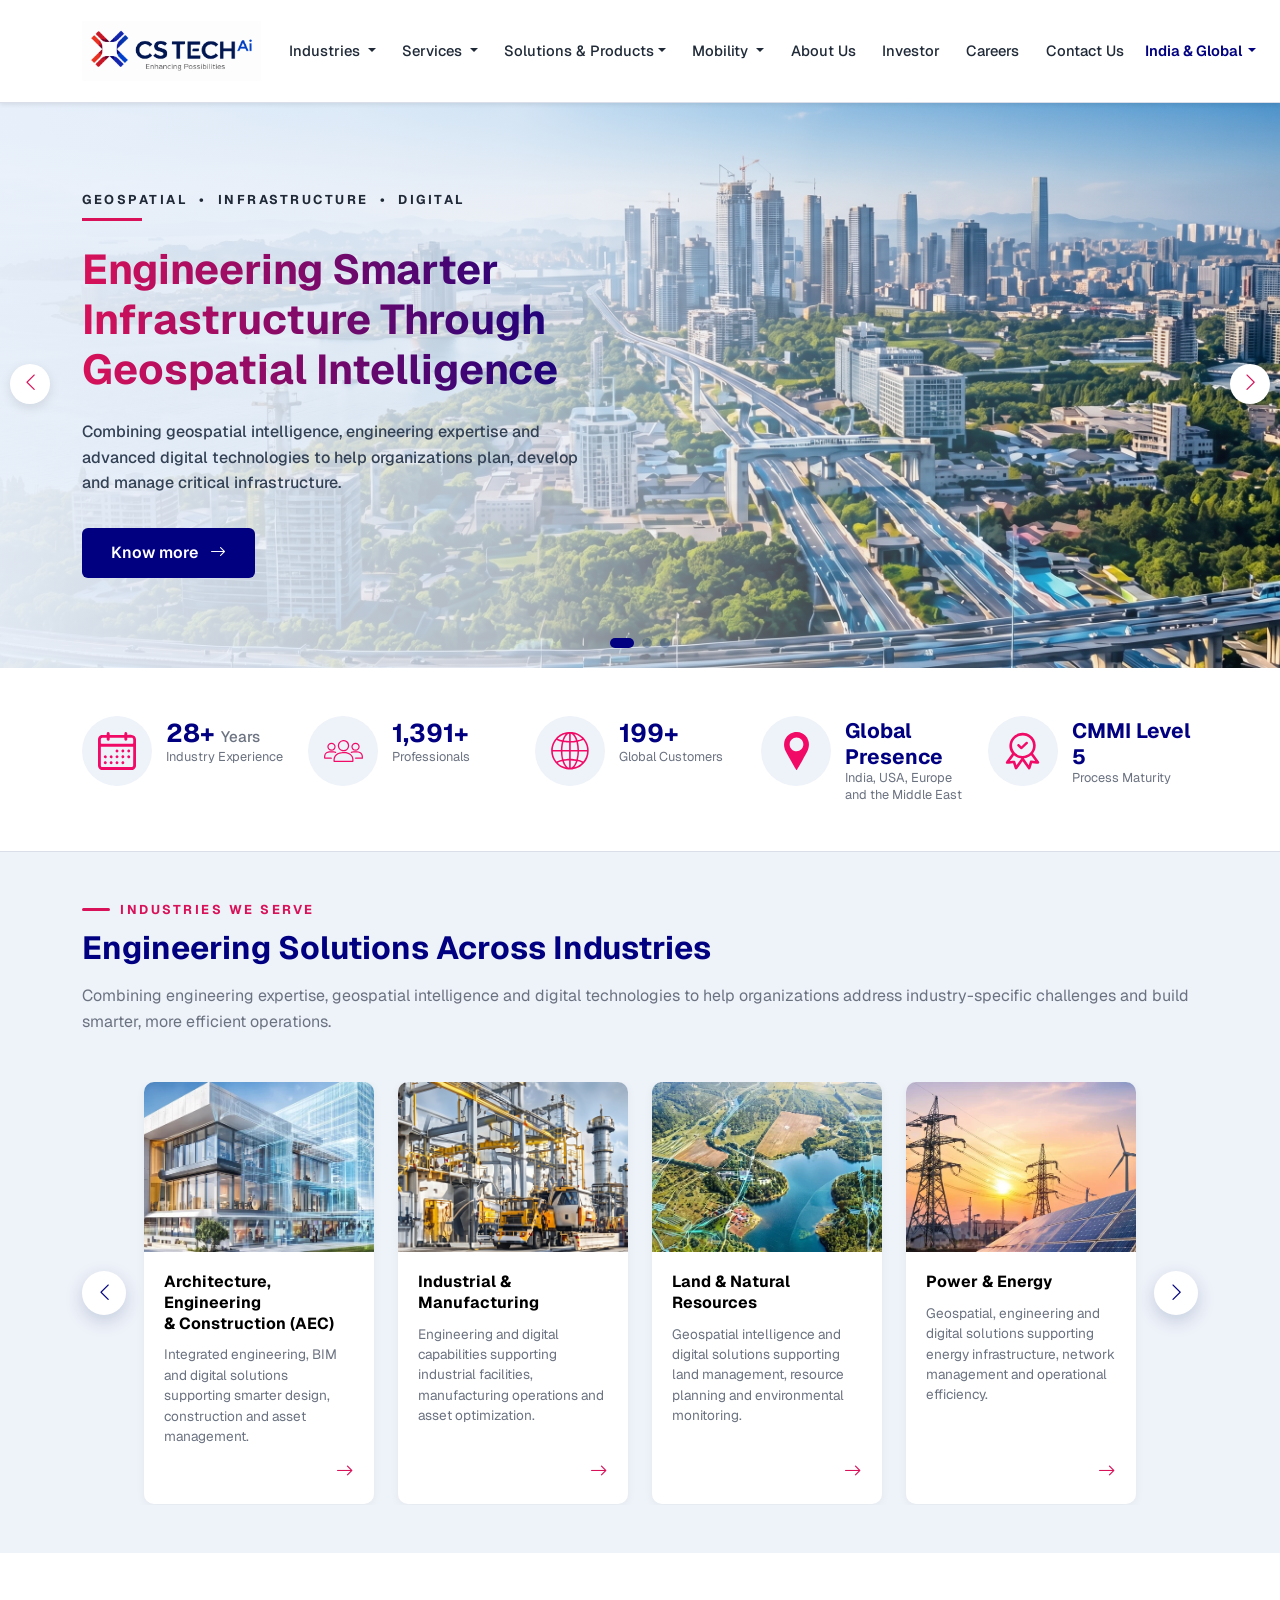
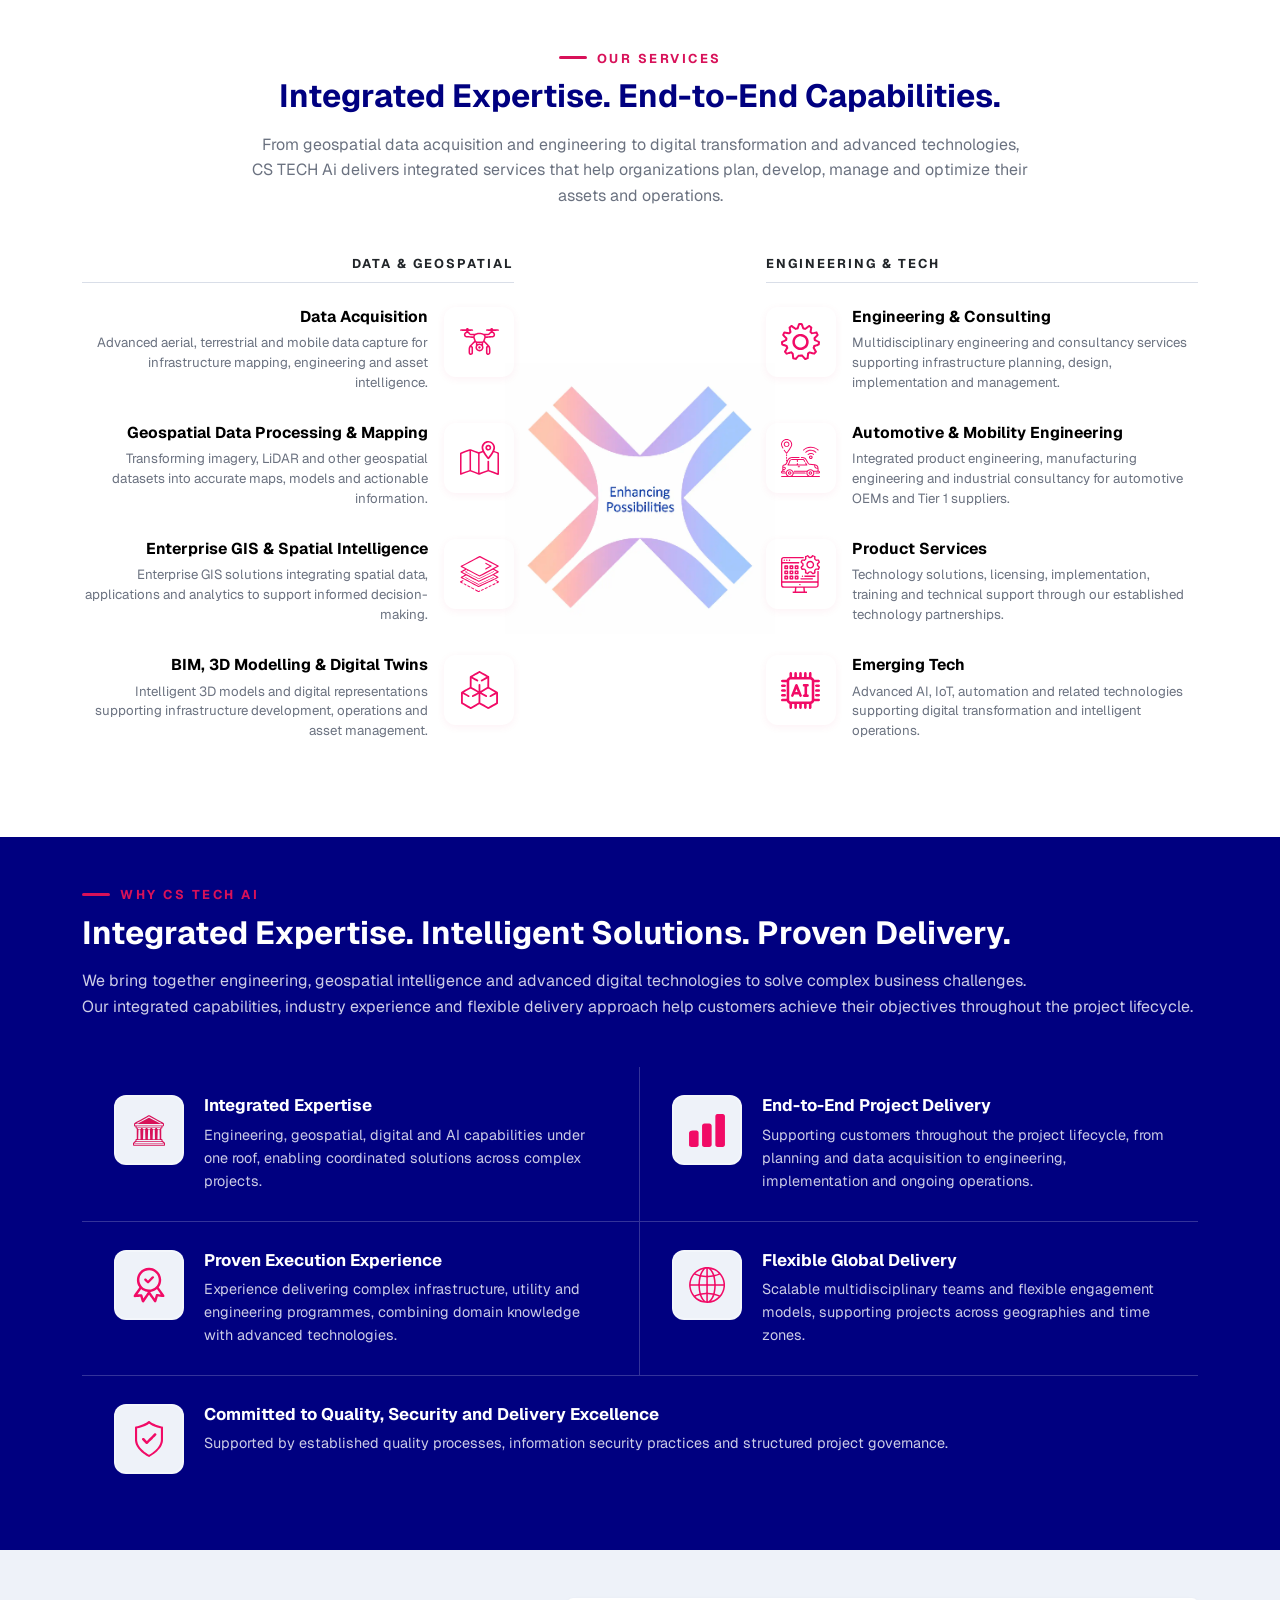
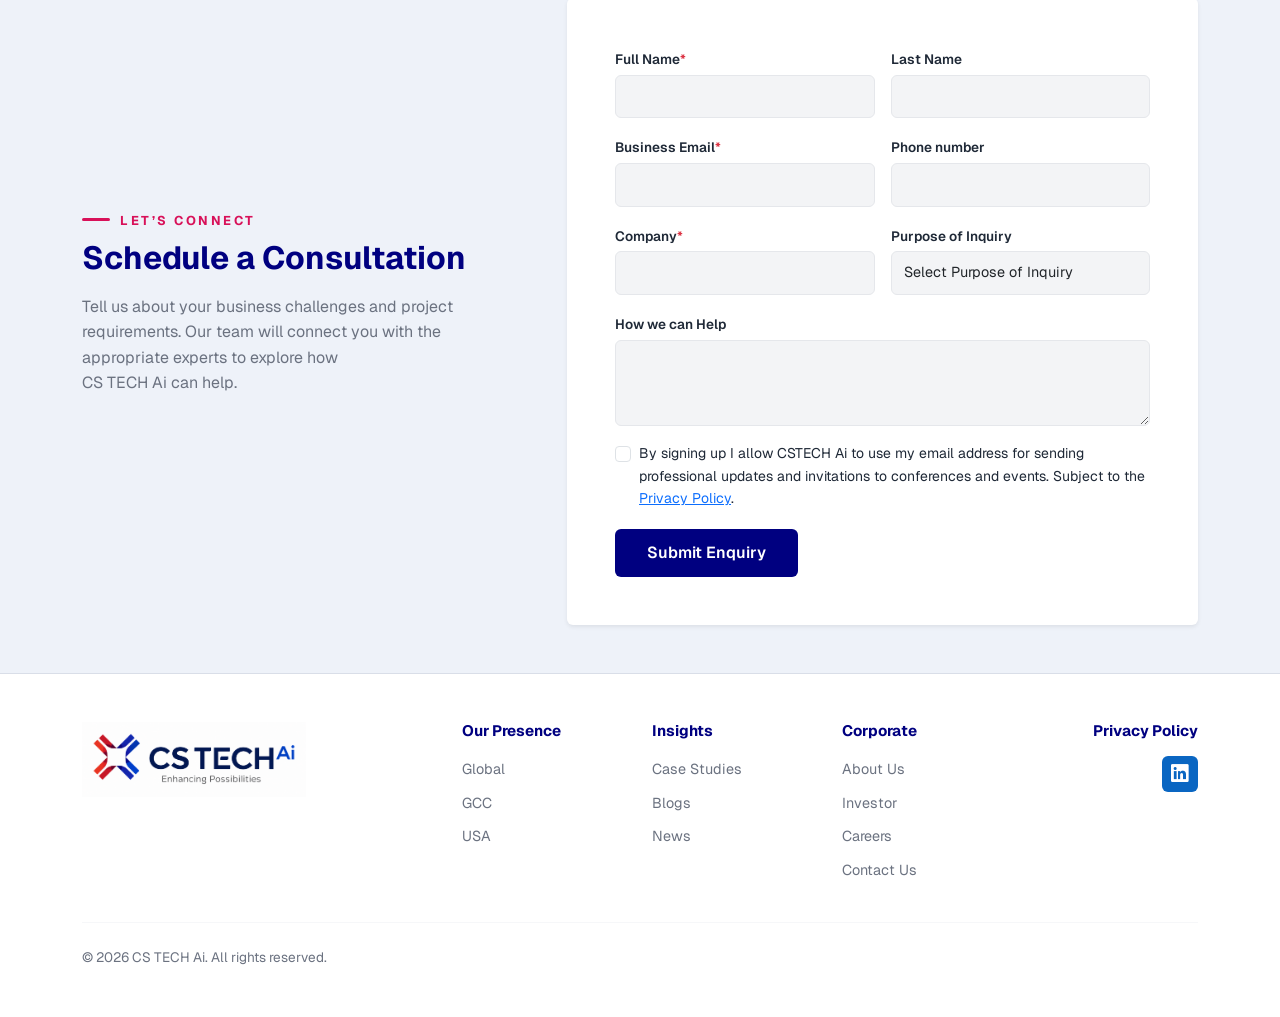
==== commit be386723: "industries new page create AEC nad Industrial & Manufacturing page" ====
--- a/index.html
+++ b/index.html
@@ -201,7 +201,7 @@
                                 <div class="industry-body">
                                     <h5>Architecture, Engineering<br>&amp; Construction (AEC)</h5>
                                     <p>Integrated engineering, BIM and digital solutions supporting smarter design, construction and asset management.</p>
-                                    <a href="#" class="card-arrow"><i class="bi bi-arrow-right"></i></a>
+                                    <a href="industries/aec.html" class="card-arrow"><i class="bi bi-arrow-right"></i></a>
                                 </div>
                             </div>
                         </div>
@@ -212,7 +212,7 @@
                                 <div class="industry-body">
                                     <h5>Industrial &amp; Manufacturing</h5>
                                     <p>Engineering and digital capabilities supporting industrial facilities, manufacturing operations and asset optimization.</p>
-                                    <a href="#" class="card-arrow"><i class="bi bi-arrow-right"></i></a>
+                                    <a href="industries/industrial-manufacturing.html" class="card-arrow"><i class="bi bi-arrow-right"></i></a>
                                 </div>
                             </div>
                         </div>
@@ -314,7 +314,7 @@
                         <div class="flip-card-face flip-card-back">
                             <h5>Architecture, Engineering &amp; Construction</h5>
                             <p>Integrated engineering, BIM and digital solutions supporting smarter design, construction and asset management.</p>
-                            <a href="#" class="flip-card-link">Learn more <i class="bi bi-arrow-right"></i></a>
+                            <a href="industries/aec.html" class="flip-card-link">Learn more <i class="bi bi-arrow-right"></i></a>
                         </div>
                     </div>
                 </div>
@@ -328,7 +328,7 @@
                         <div class="flip-card-face flip-card-back">
                             <h5>Industrial &amp; Manufacturing</h5>
                             <p>Engineering and digital capabilities supporting industrial facilities, manufacturing operations and asset optimization.</p>
-                            <a href="#" class="flip-card-link">Learn more <i class="bi bi-arrow-right"></i></a>
+                            <a href="industries/industrial-manufacturing.html" class="flip-card-link">Learn more <i class="bi bi-arrow-right"></i></a>
                         </div>
                     </div>
                 </div>
@@ -398,7 +398,7 @@
                         <div class="flip-card-face flip-card-back">
                             <h5>Water &amp; Wastewater</h5>
                             <p>Engineering, digital monitoring and management solutions supporting efficient and resilient water infrastructure.</p>
-                            <a href="industries.html" class="flip-card-link">Learn more <i class="bi bi-arrow-right"></i></a>
+                            <a href="industries/industries.html" class="flip-card-link">Learn more <i class="bi bi-arrow-right"></i></a>
                         </div>
                     </div>
                 </div>
--- a/css/style.css
+++ b/css/style.css
@@ -7336,3 +7336,278 @@
 .auto-card-body > a:has(+ .auto-orange-arrow) {
     margin-bottom: 14px;
 }
+
+/* ===== Mobile card slider ([data-mobile-slider], js/mobile-slider.js) ===== */
+.mobile-slider-dots {
+    display: none;
+}
+
+@media (max-width: 767.98px) {
+    [data-mobile-slider] {
+        flex-wrap: nowrap;
+        overflow-x: auto;
+        scroll-snap-type: x mandatory;
+        -webkit-overflow-scrolling: touch;
+        scrollbar-width: none;
+        padding-bottom: 6px;
+    }
+
+    [data-mobile-slider]::-webkit-scrollbar {
+        display: none;
+    }
+
+    /* One card per view, with the edge of the next one peeking in */
+    [data-mobile-slider] > * {
+        flex: 0 0 86%;
+        max-width: 86%;
+        scroll-snap-align: start;
+    }
+
+    .mobile-slider-dots {
+        display: flex;
+        justify-content: center;
+        gap: 8px;
+        margin-top: 16px;
+    }
+
+    .mobile-slider-dot {
+        width: 8px;
+        height: 8px;
+        padding: 0;
+        border: 0;
+        border-radius: 4px;
+        background: #c3cbe0;
+        transition: width 0.25s ease, background 0.25s ease;
+    }
+
+    .mobile-slider-dot.active {
+        width: 22px;
+        background: var(--cs-accent);
+    }
+}
+
+/* Delivery-lifecycle journey (americas.html) reused with five steps (automotive-services) */
+@media (min-width: 992px) {
+    .am-journey-5 .am-journey-row {
+        grid-template-columns: repeat(5, minmax(0, 1fr));
+    }
+}
+
+/* The journey has no top margin of its own; the section intro uses mb-4 here */
+.am-journey-5 {
+    margin-top: 40px;
+}
+
+/* ===================== INDUSTRY PAGES (aec.html, industrial-manufacturing.html) ===================== */
+.ind-hero {
+    background-color: #eaf1fb;
+}
+
+/* ---- Experience at scale ---- */
+.ind-stats {
+    display: grid;
+    grid-template-columns: repeat(5, minmax(0, 1fr));
+}
+
+.ind-stat {
+    text-align: center;
+    padding: 8px 14px;
+}
+
+.ind-stat:not(:last-child) {
+    border-right: 1px solid var(--cs-border);
+}
+
+.ind-stat > i {
+    font-size: 2.4rem;
+    color: var(--cs-primary);
+    line-height: 1;
+    display: inline-block;
+    margin-bottom: 10px;
+}
+
+.ind-stat h3 {
+    color: var(--cs-primary);
+    font-weight: 800;
+    font-size: 1.35rem;
+    margin-bottom: 6px;
+}
+
+.ind-stat p {
+    color: var(--cs-muted);
+    font-size: 0.85rem;
+    line-height: 1.4;
+    margin: 0;
+}
+
+/* ---- Services ---- */
+.ind-services,
+.ind-cases {
+    background: var(--cs-bg-light);
+}
+
+.ind-svc {
+    display: flex;
+    gap: 16px;
+    height: 100%;
+    background: #fff;
+    border: 1px solid var(--cs-border);
+    border-radius: 8px;
+    padding: 20px 18px;
+    box-shadow: 0 2px 10px rgba(0, 0, 128, 0.04);
+    transition: transform 0.2s ease, box-shadow 0.2s ease;
+}
+
+.ind-svc:hover {
+    transform: translateY(-3px);
+    box-shadow: 0 12px 26px rgba(0, 0, 128, 0.1);
+}
+
+.ind-svc-icon {
+    width: 58px;
+    height: 58px;
+    border-radius: 50%;
+    background: #e3eaf8;
+    color: var(--cs-primary);
+    font-size: 1.55rem;
+    display: flex;
+    align-items: center;
+    justify-content: center;
+    flex-shrink: 0;
+}
+
+.ind-svc h5 {
+    color: var(--cs-primary);
+    font-weight: 700;
+    font-size: 1rem;
+    margin-bottom: 6px;
+}
+
+.ind-svc p {
+    color: var(--cs-muted);
+    font-size: 0.85rem;
+    line-height: 1.5;
+    margin: 0;
+}
+
+/* ---- What we help you achieve ---- */
+.ind-goals {
+    display: flex;
+    flex-direction: column;
+    gap: 30px;
+}
+
+.ind-goal h5 {
+    color: var(--cs-primary);
+    font-weight: 700;
+    font-size: 1rem;
+    margin-bottom: 4px;
+}
+
+.ind-goal p {
+    color: var(--cs-muted);
+    font-size: 0.88rem;
+    line-height: 1.5;
+    margin: 0;
+}
+
+@media (min-width: 992px) {
+    .ind-goal-left {
+        text-align: right;
+    }
+
+    /* Middle item of each column sits closer to the ring, as in the design */
+    .ind-goal-left:nth-child(2) {
+        margin-right: 30px;
+    }
+
+    .ind-goal-right:nth-child(2) {
+        margin-left: 30px;
+    }
+}
+
+.ind-orbit {
+    position: relative;
+    width: 100%;
+    max-width: 330px;
+    aspect-ratio: 1;
+    margin: 0 auto;
+}
+
+.ind-orbit-ring {
+    position: absolute;
+    inset: 6%;
+    border-radius: 50%;
+    border: 1.5px dashed rgba(216, 17, 89, 0.35);
+}
+
+.ind-orbit-core {
+    position: absolute;
+    left: 50%;
+    top: 50%;
+    width: 44%;
+    aspect-ratio: 1;
+    transform: translate(-50%, -50%);
+    border-radius: 50%;
+    background: #fff;
+    box-shadow: 0 0 0 14px rgba(0, 0, 128, 0.05), 0 10px 30px rgba(0, 0, 128, 0.12);
+    display: flex;
+    align-items: center;
+    justify-content: center;
+}
+
+.ind-orbit-core img {
+    width: 58%;
+    height: auto;
+}
+
+.ind-orbit-node {
+    position: absolute;
+    width: 60px;
+    height: 60px;
+    transform: translate(-50%, -50%);
+    border-radius: 50%;
+    background: #e3eaf8;
+    color: var(--cs-primary);
+    font-size: 1.5rem;
+    display: flex;
+    align-items: center;
+    justify-content: center;
+    box-shadow: 0 6px 16px rgba(0, 0, 128, 0.1);
+}
+
+/* ---- Responsive ---- */
+@media (max-width: 991.98px) {
+    .ind-stats {
+        grid-template-columns: repeat(3, minmax(0, 1fr));
+        row-gap: 24px;
+    }
+
+    .ind-stat:nth-child(3) {
+        border-right: 0;
+    }
+
+    .ind-orbit {
+        max-width: 280px;
+    }
+}
+
+@media (max-width: 575.98px) {
+    .ind-stats {
+        grid-template-columns: repeat(2, minmax(0, 1fr));
+    }
+
+    .ind-stat {
+        border-right: 0 !important;
+    }
+
+    .ind-stat:last-child {
+        grid-column: 1 / -1;
+    }
+
+    .ind-orbit-node {
+        width: 48px;
+        height: 48px;
+        font-size: 1.2rem;
+    }
+}
